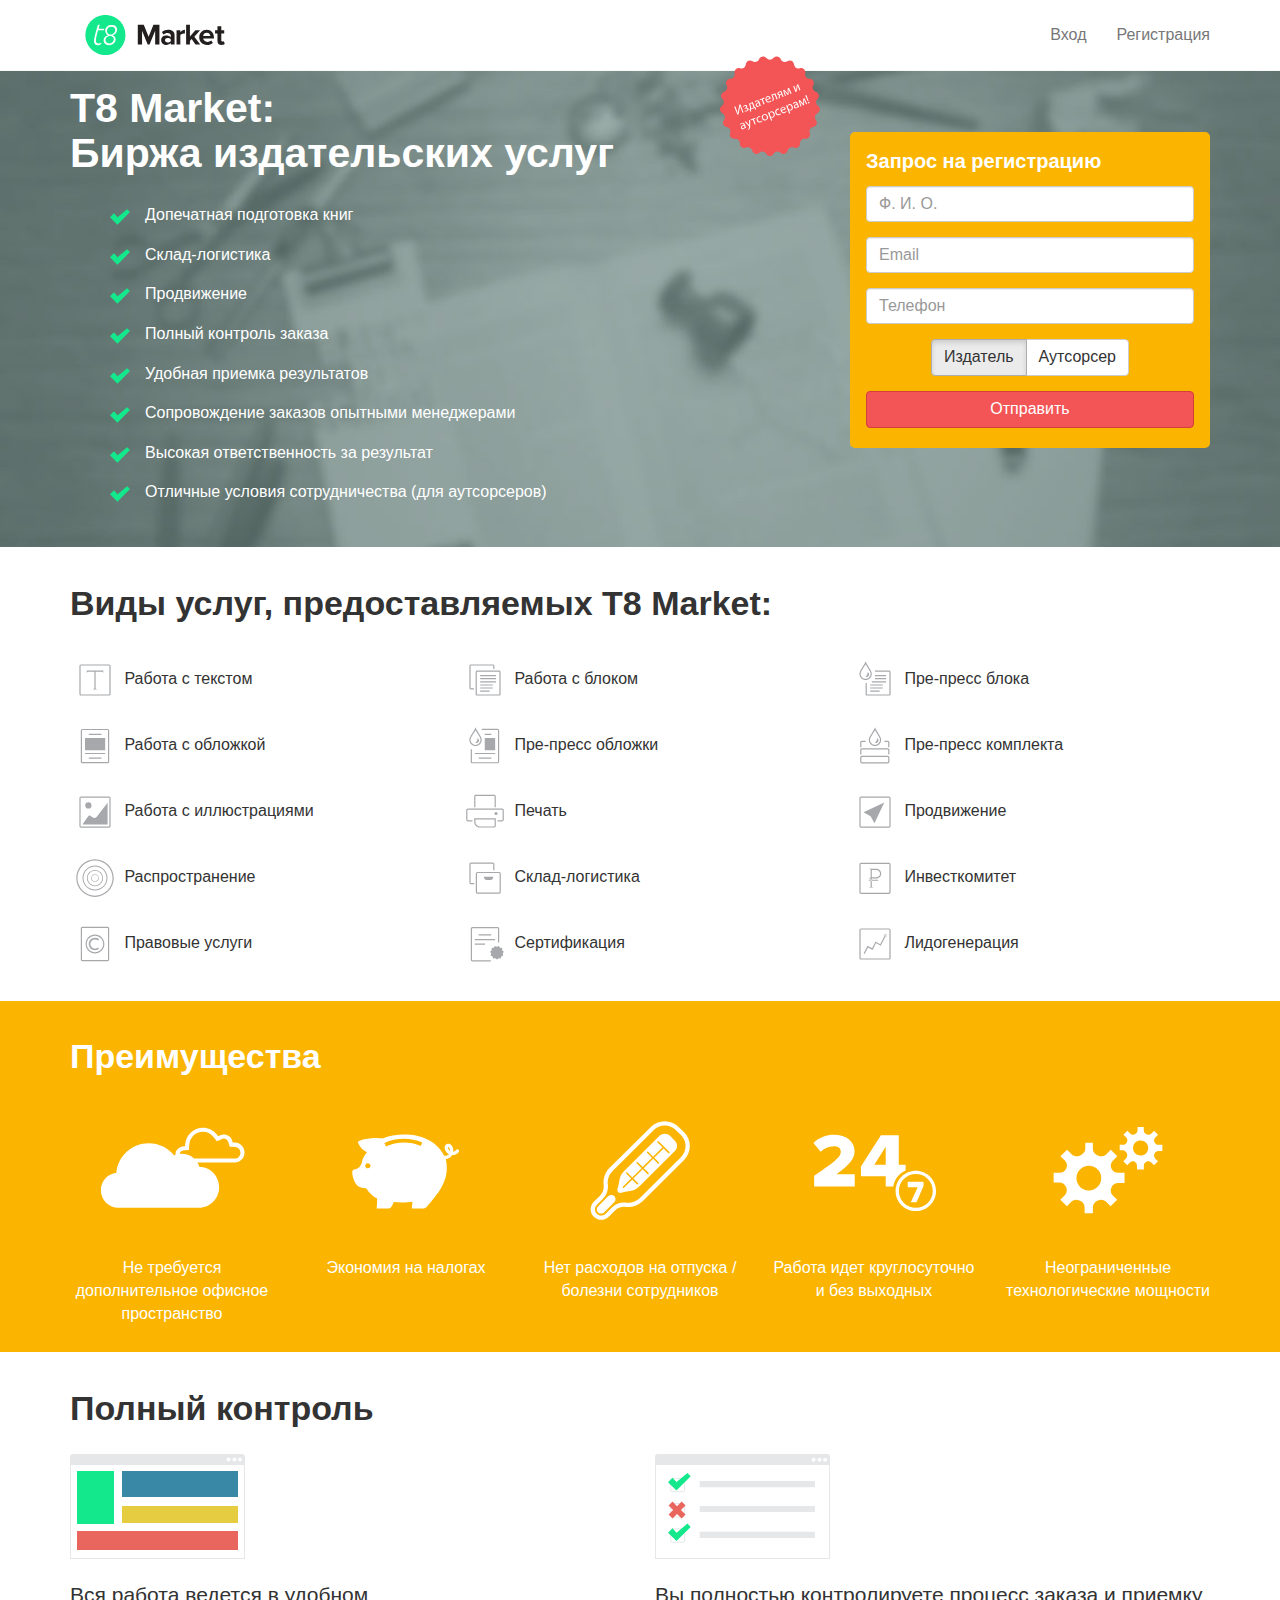
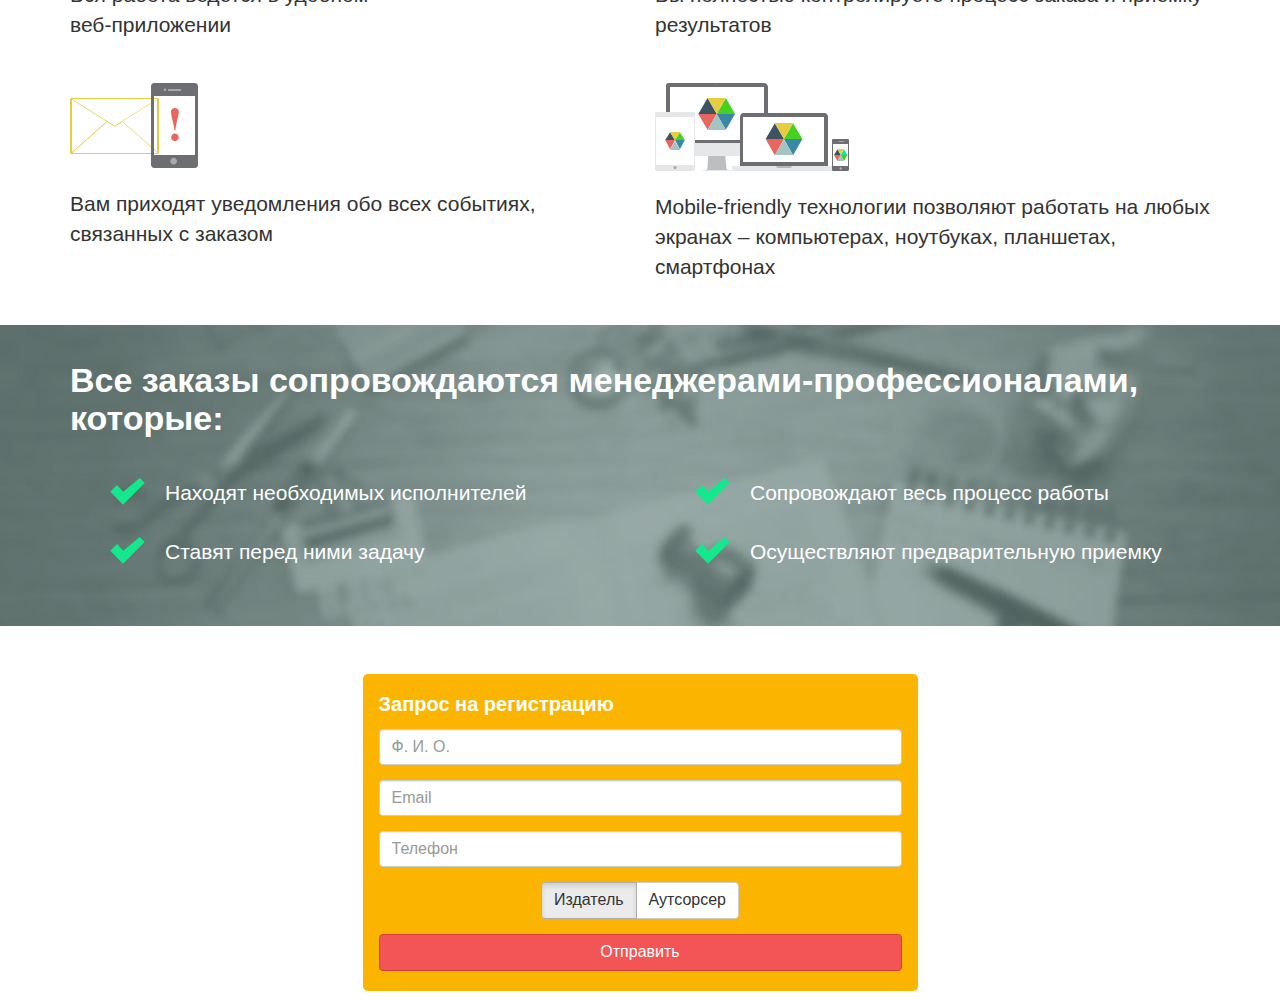
==== converted-html/index.html @ 5bd029f4 "foorer, this closes #3" ====
<!doctype html>
<html lang="ru">
    <head>
        <!-- Title block allowing child pages to override -->
        <title>Empty</title>
        <meta name="viewport" content="width=device-width, initial-scale=1.0">
        <link rel="shortcut icon" type="image/ico" href="favicon.ico" />
        <!-- Styles -->
 <!--<script src="//ajax.googleapis.com/ajax/libs/jquery/1.10.2/jquery.min.js"></script>-->
    <link href="assets/css/style.min.css" rel="stylesheet" type="text/css" media="all"/>
        <!-- Style block allowing child pages to inject their own styles -->
        
    </head>
    <body>
        <div class="navbar navbar-default navbar-static-top">
      <div class="container">
        <div class="navbar-header">
          <button type="button" class="navbar-toggle" data-toggle="collapse" data-target=".navbar-collapse">
            <span class="icon-bar"></span>
            <span class="icon-bar"></span>
            <span class="icon-bar"></span>
          </button>
          <a class="navbar-brand text-hide t8-logo" href="#">T8 Market</a>
        </div>
        <div class="navbar-collapse collapse">
          <ul class="nav navbar-nav navbar-right">
            <li><a href="#login">Вход</a></li>
            <li><a href="#register">Регистрация</a></li>
          </ul>
        </div><!--/.nav-collapse -->
      </div>
</div>

            <!-- Content block, child page inject content -->
            
<section class="s-intro">
    <!--section intro-->
    <div class="container">
        <div class="row">
            <div class="col-md-8">
                <h1 class="sticker">T8 Market: <br/>Биржа издательских услуг
                </h1>
                <ul class="t8-feature-list t8-feature-list--small">
                    <li>Допечатная подготовка книг</li>
                    <li>Склад-логистика</li>
                    <li>Продвижение</li>
                    <li>Полный контроль заказа</li>
                    <li>Удобная приемка результатов</li>
                    <li>Сопровождение заказов опытными менеджерами</li>
                    <li>Высокая ответственность за результат</li>
                    <li>Отличные условия сотрудничества (для аутсорсеров)</li>
                </ul>
            </div>
            <div class="col-md-4">
                <br/>
                <br/>
                <form class="t8s-lead-form" data-label="contact" action="">
    <input type="hidden" name="projectId" value="t8.market"/>
    <input type="hidden" name="campaignParams" value=""/>
    <input type="hidden" name="campaignReferrer" value=""/>
    <input type="hidden" name="formType" value="serviceRequest"/>

    <h4 class="t8s-lead-form__title">Запрос на регистрацию</h4>
    <div class="form-group" data-toggle="buttons">
        <input name="fullName" type="text" class="form-control" placeholder="Ф. И. О." required/>
    </div>
    <div class="form-group">
        <input name="email" type="email" class="form-control" placeholder="Email" required/>
    </div>
    <div class="form-group">
        <input name="phone" type="tel" class="form-control" placeholder="Телефон" required/>
    </div>
    <div class="form-group text-center">
        <div class="btn-group" data-toggle="buttons">
            <label class="btn btn-default active">
                <input type="radio" checked name="accountType" value="Publisher"/>
                Издатель
            </label>
            <label class="btn btn-default">
                <input type="radio" name="accountType" value="Outsourcer"/>
                Аутсорсер
            </label>
        </div>

    </div>
    <div class="form-group">
        <button data-loading-text="Отправляем..." class="t8s-lead-form__button" type="submit">Отправить</button>
    </div>
</form>
            </div>
        </div>
    </div>
</section>
<section class="s-features">
    <!--section features-->
    <h2>Виды услуг, предоставляемых Т8 Market:</h2>
    <div class="s-features__row">
        <div class="s-features__item">
            <img src="assets/img/icon-t8market_text-work.svg" class="s-features__item__icon" alt=""/>
            <span class="s-features__item__label">Работа с текстом</span>
        </div>
        <div class="s-features__item">
            <img src="assets/img/icon-t8market_block-work.svg" class="s-features__item__icon" alt=""/>
            <span class="s-features__item__label">Работа с блоком</span>
        </div>
        <div class="s-features__item">
            <img src="assets/img/icon-t8market_block-prepress.svg" class="s-features__item__icon" alt=""/>
            <span class="s-features__item__label">Пре-пресс блока</span>
        </div>
        <div class="s-features__item">
            <img src="assets/img/icon-t8market_cover-work.svg" class="s-features__item__icon" alt=""/>
            <span class="s-features__item__label">Работа с обложкой</span>
        </div>

        <div class="s-features__item">
            <img src="assets/img/icon-t8market_cover-prepress.svg" class="s-features__item__icon" alt=""/>
            <span class="s-features__item__label">Пре-пресс обложки</span>
        </div>
        <div class="s-features__item">
            <img src="assets/img/icon-t8market_prepress.svg" class="s-features__item__icon" alt=""/>
            <span class="s-features__item__label">Пре-пресс комплекта</span>
        </div>
        <div class="s-features__item">
            <img src="assets/img/icon-t8market_graphic-work.svg" class="s-features__item__icon" alt=""/>
            <span class="s-features__item__label">Работа с иллюстрациями</span>
        </div>
        <div class="s-features__item">
            <img src="assets/img/icon-t8market_print.svg" class="s-features__item__icon" alt=""/>
            <span class="s-features__item__label">Печать</span>
        </div>
        <div class="s-features__item">
            <img src="assets/img/icon-t8market_promotion.svg" class="s-features__item__icon" alt=""/>
            <span class="s-features__item__label">Продвижение</span>
        </div>

        <div class="s-features__item">
            <img src="assets/img/icon-t8market_delivery.svg" class="s-features__item__icon" alt=""/>
            <span class="s-features__item__label">Распространение</span>
        </div>
        <div class="s-features__item">
            <img src="assets/img/icon-t8market_logistics.svg" class="s-features__item__icon" alt=""/>
            <span class="s-features__item__label">Склад-логистика</span>
        </div>
        <div class="s-features__item">
            <img src="assets/img/icon-t8market_investment.svg" class="s-features__item__icon" alt=""/>
            <span class="s-features__item__label">Инвесткомитет</span>
        </div>

        <div class="s-features__item">
            <img src="assets/img/icon-t8market_legal-services.svg" class="s-features__item__icon" alt=""/>
            <span class="s-features__item__label">Правовые услуги</span>
        </div>
        <div class="s-features__item">
            <img src="assets/img/icon-t8market_sertification.svg" class="s-features__item__icon" alt=""/>
            <span class="s-features__item__label">Сертификация</span>
        </div>
        <div class="s-features__item">
            <img src="assets/img/icon-t8market_lead-generation.svg" class="s-features__item__icon" alt=""/>
            <span class="s-features__item__label">Лидогенерация</span>
        </div>
    </div>
</section>
<section class="s-advantages">
    <!--section advantages -->
    <div class="container">
        <h2>Преимущества</h2>
        <div class="s-advantages__row">
            <div class="s-advantages__item">
                <img src="assets/img/graphics-t8market_no-office.svg" class="s-advantages__item__icon" alt=""/>
                <p>Не требуется дополнительное офисное пространство</p>
            </div>
            <div class="s-advantages__item">
                <img src="assets/img/graphics-t8market_savings.svg" class="s-advantages__item__icon" alt=""/>
                <p>Экономия на налогах</p>
            </div>
            <div class="s-advantages__item">
                <img src="assets/img/graphics-t8market_ill-proof.svg" class="s-advantages__item__icon" alt=""/>
                <p>Нет расходов на отпуска / болезни сотрудников</p>
            </div>
            <div class="s-advantages__item">
                <img src="assets/img/graphics-t8market_24-7.svg" class="s-advantages__item__icon" alt=""/>
                <p>Работа идет круглосуточно и без выходных</p>
            </div>
            <div class="s-advantages__item">
                <img src="assets/img/graphics-t8market_unlimited-power.svg" class="s-advantages__item__icon" alt=""/>
                <p>Неограниченные технологические мощности</p>
            </div>
        </div>

    </div>
</section>
<section class="s-control">
    <!--section control-->
    <h2>Полный контроль</h2>
    
    <div class="row">
        <div class="s-control__feature">
            <img src="assets/img/graphic-t8-webapp.svg" class="s-control__feature__icon" width="175" height="105" alt=""/>
            <p class="s-control__feature__text">
                Вся работа ведется в удобном <br/>веб-приложении
            </p>
        </div>
        <div class="s-control__feature">
            <img src="assets/img/graphic-t8-control.svg" class="s-control__feature__icon" width="175" height="105" alt=""/>
            <p class="s-control__feature__text">
                Вы полностью контролируете процесс заказа и приемку результатов
            </p>
        </div>
    </div>
    <div class="row">
        <div class="s-control__feature">
            <img src="assets/img/graphic-t8-notifications.svg" class="s-control__feature__icon" width="128" height="85" alt=""/>
            <p class="s-control__feature__text">
                Вам приходят уведомления обо всех событиях, связанных с заказом
            </p>
        </div>
        <div class="s-control__feature">
            <img src="assets/img/graphic-t8-adaptive-design.svg" class="s-control__feature__icon" width="194" height="88" alt=""/>
            <p class="s-control__feature__text">
                Mobile-friendly технологии позволяют работать на любых экранах – компьютерах, ноутбуках, планшетах, смартфонах            </p>
        </div>
    </div>
    
</section>
<section class="s-managers">
    <!--section managers-->
    <div class="container">
        <h2>Все заказы сопровождаются менеджерами-профессионалами, которые:</h2>
        <div class="row">
            <div class="col-md-6">
                <ul class="t8-feature-list">
                    <li>Находят необходимых исполнителей</li>
                    <li>Ставят перед ними задачу</li>
                </ul>
            </div>
            <div class="col-md-6">
                <ul class="t8-feature-list">
                    <li>Сопровождают весь процесс работы</li>
                    <li>Осуществляют предварительную приемку</li>
                </ul>
            </div>
        </div>


    </div>
</section>
<section class="s-contact">
    <!--section contact-->
    <div class="row">
        <div class="col-md-6 col-md-offset-3">
              <form class="t8s-lead-form" data-label="contact" action="">
    <input type="hidden" name="projectId" value="t8.market"/>
    <input type="hidden" name="campaignParams" value=""/>
    <input type="hidden" name="campaignReferrer" value=""/>
    <input type="hidden" name="formType" value="serviceRequest"/>

    <h4 class="t8s-lead-form__title">Запрос на регистрацию</h4>
    <div class="form-group" data-toggle="buttons">
        <input name="fullName" type="text" class="form-control" placeholder="Ф. И. О." required/>
    </div>
    <div class="form-group">
        <input name="email" type="email" class="form-control" placeholder="Email" required/>
    </div>
    <div class="form-group">
        <input name="phone" type="tel" class="form-control" placeholder="Телефон" required/>
    </div>
    <div class="form-group text-center">
        <div class="btn-group" data-toggle="buttons">
            <label class="btn btn-default active">
                <input type="radio" checked name="accountType" value="Publisher"/>
                Издатель
            </label>
            <label class="btn btn-default">
                <input type="radio" name="accountType" value="Outsourcer"/>
                Аутсорсер
            </label>
        </div>

    </div>
    <div class="form-group">
        <button data-loading-text="Отправляем..." class="t8s-lead-form__button" type="submit">Отправить</button>
    </div>
</form>
        </div>
    </div>
</section>

        <!-- Script block allowing child pages to inject their own scripts -->
        

        <script src="assets/js/jquery.min.js"></script>
        <script src="assets/js/bootstrap.min.js"></script>
    </body>
</html>
---- converted-html/assets/css/style.min.css ----
@charset "UTF-8";/*! normalize.css v3.0.0 | MIT License | git.io/normalize */html{-ms-text-size-adjust:100%;-webkit-text-size-adjust:100%}body{margin:0}article,aside,details,figcaption,figure,footer,header,hgroup,main,nav,section,summary{display:block}audio,canvas,progress,video{display:inline-block;vertical-align:baseline}audio:not([controls]){display:none;height:0}[hidden],template{display:none}a{background:0 0}a:active,a:hover{outline:0}b,strong{font-weight:700}dfn{font-style:italic}h1{margin:.67em 0}mark{background:#ff0;color:#000}sub,sup{font-size:75%;line-height:0;position:relative;vertical-align:baseline}sup{top:-.5em}sub{bottom:-.25em}img{border:0}svg:not(:root){overflow:hidden}hr{-moz-box-sizing:content-box;-webkit-box-sizing:content-box;box-sizing:content-box;height:0}pre{overflow:auto}code,kbd,pre,samp{font-size:1em}button,input,optgroup,select,textarea{color:inherit;font:inherit;margin:0}button{overflow:visible}button,select{text-transform:none}button,html input[type=button],input[type=reset],input[type=submit]{-webkit-appearance:button;cursor:pointer}button[disabled],html input[disabled]{cursor:default}button::-moz-focus-inner,input::-moz-focus-inner{border:0;padding:0}input[type=checkbox],input[type=radio]{-webkit-box-sizing:border-box;-moz-box-sizing:border-box;box-sizing:border-box;padding:0}input[type=number]::-webkit-inner-spin-button,input[type=number]::-webkit-outer-spin-button{height:auto}input[type=search]{-webkit-appearance:textfield}input[type=search]::-webkit-search-cancel-button,input[type=search]::-webkit-search-decoration{-webkit-appearance:none}textarea{overflow:auto}optgroup{font-weight:700}table{border-collapse:collapse;border-spacing:0}td,th{padding:0}@media print{*{text-shadow:none!important;color:#000!important;background:transparent!important;-webkit-box-shadow:none!important;box-shadow:none!important}a,a:visited{text-decoration:underline}a[href]:after{content:" (" attr(href) ")"}abbr[title]:after{content:" (" attr(title) ")"}a[href^="javascript:"]:after,a[href^="#"]:after{content:""}blockquote,pre{border:1px solid #999;page-break-inside:avoid}thead{display:table-header-group}img,tr{page-break-inside:avoid}img{max-width:100%!important}h2,h3,p{orphans:3;widows:3}h2,h3{page-break-after:avoid}select{background:#fff!important}.navbar{display:none}.table td,.table th{background-color:#fff!important}.btn>.caret,.dropup>.btn>.caret,.dropup>.t8s-lead-form__button>.caret,.dropup>.t8s-navbar-toggle>.caret,.t8s-lead-form__button>.caret,.t8s-navbar-toggle>.caret{border-top-color:#000!important}.label{border:1px solid #000}.table{border-collapse:collapse!important}.table-bordered td,.table-bordered th{border:1px solid #ddd!important}}*,:after,:before{-webkit-box-sizing:border-box;-moz-box-sizing:border-box;box-sizing:border-box}html{font-size:62.5%;-webkit-tap-highlight-color:transparent}body{font-size:16px;line-height:1.42857;color:#333;background-color:#fff}button,input,select,textarea{font-family:inherit;font-size:inherit;line-height:inherit}a{color:#428bca;text-decoration:none}a:focus,a:hover{color:#2a6496;text-decoration:underline}a:focus{outline:thin dotted;outline:5px auto -webkit-focus-ring-color;outline-offset:-2px}figure{margin:0}img{vertical-align:middle}.img-responsive{display:block;max-width:100%;height:auto}.img-rounded{border-radius:6px}.img-thumbnail{padding:4px;line-height:1.42857;background-color:#fff;border:1px solid #ddd;border-radius:4px;-webkit-transition:all .2s ease-in-out;transition:all .2s ease-in-out;display:inline-block;max-width:100%;height:auto}.img-circle{border-radius:50%}hr{margin-top:22px;margin-bottom:22px;border:0;border-top:1px solid #eee}.sr-only{position:absolute;width:1px;height:1px;margin:-1px;padding:0;overflow:hidden;clip:rect(0,0,0,0);border:0}.h1 .small,.h1 .t8s-book__author,.h1 footer,.h1 small,.h2 .small,.h2 .t8s-book__author,.h2 footer,.h2 small,.h3 .small,.h3 .t8s-book__author,.h3 footer,.h3 small,.h4 .small,.h4 .t8s-book__author,.h4 footer,.h4 small,.h5 .small,.h5 .t8s-book__author,.h5 footer,.h5 small,.h6 .small,.h6 .t8s-book__author,.h6 footer,.h6 small,h1 .small,h1 .t8s-book__author,h1 footer,h1 small,h2 .small,h2 .t8s-book__author,h2 footer,h2 small,h3 .small,h3 .t8s-book__author,h3 footer,h3 small,h4 .small,h4 .t8s-book__author,h4 footer,h4 small,h5 .small,h5 .t8s-book__author,h5 footer,h5 small,h6 .small,h6 .t8s-book__author,h6 footer,h6 small{font-weight:400;line-height:1;color:#999}.h1,.h2,.h3,h1,h2,h3{margin-top:22px;margin-bottom:11px}.h1 .small,.h1 .t8s-book__author,.h1 footer,.h1 small,.h2 .small,.h2 .t8s-book__author,.h2 footer,.h2 small,.h3 .small,.h3 .t8s-book__author,.h3 footer,.h3 small,h1 .small,h1 .t8s-book__author,h1 footer,h1 small,h2 .small,h2 .t8s-book__author,h2 footer,h2 small,h3 .small,h3 .t8s-book__author,h3 footer,h3 small{font-size:65%}.h4,.h5,.h6,h4,h5,h6{margin-top:11px;margin-bottom:11px}.h4 .small,.h4 .t8s-book__author,.h4 footer,.h4 small,.h5 .small,.h5 .t8s-book__author,.h5 footer,.h5 small,.h6 .small,.h6 .t8s-book__author,.h6 footer,.h6 small,h4 .small,h4 .t8s-book__author,h4 footer,h4 small,h5 .small,h5 .t8s-book__author,h5 footer,h5 small,h6 .small,h6 .t8s-book__author,h6 footer,h6 small{font-size:75%}.h1,h1{font-size:41px}.h2,h2{font-size:34px}.h3,h3{font-size:28px}.h4,h4{font-size:20px}.h5,h5{font-size:16px}.h6,h6{font-size:14px}p{margin:0 0 11px}.lead{margin-bottom:22px;font-size:18px;font-weight:200;line-height:1.4}@media (min-width:768px){.lead{font-size:24px}}.small,.t8s-book__author,footer,small{font-size:85%}cite{font-style:normal}.text-left{text-align:left}.text-right{text-align:right}.t8s-author,.text-center{text-align:center}.text-justify{text-align:justify}.text-muted{color:#999}.text-primary{color:#428bca}a.text-primary:hover{color:#3071a9}.text-success{color:#3c763d}a.text-success:hover{color:#2b542c}.text-info{color:#31708f}a.text-info:hover{color:#245269}.text-warning{color:#8a6d3b}a.text-warning:hover{color:#66512c}.text-danger{color:#a94442}a.text-danger:hover{color:#843534}.bg-primary{color:#fff;background-color:#428bca}a.bg-primary:hover{background-color:#3071a9}.bg-success{background-color:#dff0d8}a.bg-success:hover{background-color:#c1e2b3}.bg-info{background-color:#d9edf7}a.bg-info:hover{background-color:#afd9ee}.bg-warning{background-color:#fcf8e3}a.bg-warning:hover{background-color:#f7ecb5}.bg-danger{background-color:#f2dede}a.bg-danger:hover{background-color:#e4b9b9}.page-header{padding-bottom:10px;margin:44px 0 22px;border-bottom:1px solid #eee}ol,ul{margin-top:0;margin-bottom:11px}ol ol,ol ul,ul ol,ul ul{margin-bottom:0}.list-inline,.list-unstyled{padding-left:0;list-style:none}.list-inline>li{display:inline-block;padding-left:5px;padding-right:5px}.list-inline>li:first-child{padding-left:0}dl{margin-top:0;margin-bottom:22px}dd,dt{line-height:1.42857}dt{font-weight:700}dd{margin-left:0}@media (min-width:768px){.dl-horizontal dt{float:left;width:160px;clear:left;text-align:right;overflow:hidden;text-overflow:ellipsis;white-space:nowrap}.dl-horizontal dd{margin-left:180px}.dl-horizontal dd:after,.dl-horizontal dd:before{content:" ";display:table}.dl-horizontal dd:after{clear:both}}abbr[data-original-title],abbr[title]{cursor:help;border-bottom:1px dotted #999}.initialism{font-size:90%;text-transform:uppercase}blockquote{padding:11px 22px;margin:0 0 22px;font-size:20px;border-left:5px solid #eee}blockquote ol:last-child,blockquote p:last-child,blockquote ul:last-child{margin-bottom:0}blockquote .small,blockquote .t8s-book__author,blockquote footer,blockquote small{display:block;font-size:80%;line-height:1.42857;color:#999}blockquote .small:before,blockquote .t8s-book__author:before,blockquote footer:before,blockquote small:before{content:'\2014 \00A0'}.blockquote-reverse,blockquote.pull-right{padding-right:15px;padding-left:0;border-right:5px solid #eee;border-left:0;text-align:right}.blockquote-reverse .small:before,.blockquote-reverse .t8s-book__author:before,.blockquote-reverse footer:before,.blockquote-reverse small:before,blockquote.pull-right .small:before,blockquote.pull-right .t8s-book__author:before,blockquote.pull-right footer:before,blockquote.pull-right small:before{content:''}.blockquote-reverse .small:after,.blockquote-reverse .t8s-book__author:after,.blockquote-reverse footer:after,.blockquote-reverse small:after,blockquote.pull-right .small:after,blockquote.pull-right .t8s-book__author:after,blockquote.pull-right footer:after,blockquote.pull-right small:after{content:'\00A0 \2014'}blockquote:after,blockquote:before{content:""}address{margin-bottom:22px;font-style:normal;line-height:1.42857}code,kbd,pre,samp{font-family:Menlo,Monaco,Consolas,"Courier New",monospace}code{padding:2px 4px;font-size:90%;color:#c7254e;background-color:#f9f2f4;white-space:nowrap;border-radius:4px}kbd{padding:2px 4px;font-size:90%;color:#fff;background-color:#333;border-radius:3px;-webkit-box-shadow:inset 0 -1px 0 rgba(0,0,0,.25);box-shadow:inset 0 -1px 0 rgba(0,0,0,.25)}pre{display:block;padding:10.5px;margin:0 0 11px;font-size:15px;line-height:1.42857;word-break:break-all;word-wrap:break-word;color:#333;background-color:#f5f5f5;border:1px solid #ccc;border-radius:4px}pre code{padding:0;font-size:inherit;color:inherit;white-space:pre-wrap;background-color:transparent;border-radius:0}.pre-scrollable{max-height:340px;overflow-y:scroll}.container,.s-contact,.s-control,.s-features{margin-right:auto;margin-left:auto;padding-left:15px;padding-right:15px}.container:after,.container:before,.s-contact:after,.s-contact:before,.s-control:after,.s-control:before,.s-features:after,.s-features:before{content:" ";display:table}.container:after,.s-contact:after,.s-control:after,.s-features:after{clear:both}@media (min-width:768px){.container,.s-contact,.s-control,.s-features{width:750px}}@media (min-width:992px){.container,.s-contact,.s-control,.s-features{width:970px}}@media (min-width:1200px){.container,.s-contact,.s-control,.s-features{width:1170px}}.container-fluid{margin-right:auto;margin-left:auto;padding-left:15px;padding-right:15px}.container-fluid:after,.container-fluid:before{content:" ";display:table}.container-fluid:after{clear:both}.row,.s-advantages__row,.s-features__row{margin-left:-15px;margin-right:-15px}.row:after,.row:before,.s-advantages__row:after,.s-advantages__row:before,.s-features__row:after,.s-features__row:before{content:" ";display:table}.row:after,.s-advantages__row:after,.s-features__row:after{clear:both}.col-lg-1,.col-lg-10,.col-lg-11,.col-lg-12,.col-lg-2,.col-lg-3,.col-lg-4,.col-lg-5,.col-lg-6,.col-lg-7,.col-lg-8,.col-lg-9,.col-md-1,.col-md-10,.col-md-11,.col-md-12,.col-md-2,.col-md-3,.col-md-4,.col-md-5,.col-md-6,.col-md-7,.col-md-8,.col-md-9,.col-sm-1,.col-sm-10,.col-sm-11,.col-sm-12,.col-sm-2,.col-sm-3,.col-sm-4,.col-sm-5,.col-sm-6,.col-sm-7,.col-sm-8,.col-sm-9,.col-xs-1,.col-xs-10,.col-xs-11,.col-xs-12,.col-xs-2,.col-xs-3,.col-xs-4,.col-xs-5,.col-xs-6,.col-xs-7,.col-xs-8,.col-xs-9,.s-control__feature,.s-features__item{position:relative;min-height:1px;padding-left:15px;padding-right:15px}.col-xs-1,.col-xs-10,.col-xs-11,.col-xs-12,.col-xs-2,.col-xs-3,.col-xs-4,.col-xs-5,.col-xs-6,.col-xs-7,.col-xs-8,.col-xs-9{float:left}.col-xs-1{width:8.33333%}.col-xs-2{width:16.66667%}.col-xs-3{width:25%}.col-xs-4{width:33.33333%}.col-xs-5{width:41.66667%}.col-xs-6{width:50%}.col-xs-7{width:58.33333%}.col-xs-8{width:66.66667%}.col-xs-9{width:75%}.col-xs-10{width:83.33333%}.col-xs-11{width:91.66667%}.col-xs-12{width:100%}.col-xs-pull-0{right:0}.col-xs-pull-1{right:8.33333%}.col-xs-pull-2{right:16.66667%}.col-xs-pull-3{right:25%}.col-xs-pull-4{right:33.33333%}.col-xs-pull-5{right:41.66667%}.col-xs-pull-6{right:50%}.col-xs-pull-7{right:58.33333%}.col-xs-pull-8{right:66.66667%}.col-xs-pull-9{right:75%}.col-xs-pull-10{right:83.33333%}.col-xs-pull-11{right:91.66667%}.col-xs-pull-12{right:100%}.col-xs-push-0{left:0}.col-xs-push-1{left:8.33333%}.col-xs-push-2{left:16.66667%}.col-xs-push-3{left:25%}.col-xs-push-4{left:33.33333%}.col-xs-push-5{left:41.66667%}.col-xs-push-6{left:50%}.col-xs-push-7{left:58.33333%}.col-xs-push-8{left:66.66667%}.col-xs-push-9{left:75%}.col-xs-push-10{left:83.33333%}.col-xs-push-11{left:91.66667%}.col-xs-push-12{left:100%}.col-xs-offset-0{margin-left:0}.col-xs-offset-1{margin-left:8.33333%}.col-xs-offset-2{margin-left:16.66667%}.col-xs-offset-3{margin-left:25%}.col-xs-offset-4{margin-left:33.33333%}.col-xs-offset-5{margin-left:41.66667%}.col-xs-offset-6{margin-left:50%}.col-xs-offset-7{margin-left:58.33333%}.col-xs-offset-8{margin-left:66.66667%}.col-xs-offset-9{margin-left:75%}.col-xs-offset-10{margin-left:83.33333%}.col-xs-offset-11{margin-left:91.66667%}.col-xs-offset-12{margin-left:100%}@media (min-width:768px){.col-sm-1,.col-sm-10,.col-sm-11,.col-sm-12,.col-sm-2,.col-sm-3,.col-sm-4,.col-sm-5,.col-sm-6,.col-sm-7,.col-sm-8,.col-sm-9,.s-features__item{float:left}.col-sm-1{width:8.33333%}.col-sm-2{width:16.66667%}.col-sm-3{width:25%}.col-sm-4{width:33.33333%}.col-sm-5{width:41.66667%}.col-sm-6,.s-features__item{width:50%}.col-sm-7{width:58.33333%}.col-sm-8{width:66.66667%}.col-sm-9{width:75%}.col-sm-10{width:83.33333%}.col-sm-11{width:91.66667%}.col-sm-12{width:100%}.col-sm-pull-0{right:0}.col-sm-pull-1{right:8.33333%}.col-sm-pull-2{right:16.66667%}.col-sm-pull-3{right:25%}.col-sm-pull-4{right:33.33333%}.col-sm-pull-5{right:41.66667%}.col-sm-pull-6{right:50%}.col-sm-pull-7{right:58.33333%}.col-sm-pull-8{right:66.66667%}.col-sm-pull-9{right:75%}.col-sm-pull-10{right:83.33333%}.col-sm-pull-11{right:91.66667%}.col-sm-pull-12{right:100%}.col-sm-push-0{left:0}.col-sm-push-1{left:8.33333%}.col-sm-push-2{left:16.66667%}.col-sm-push-3{left:25%}.col-sm-push-4{left:33.33333%}.col-sm-push-5{left:41.66667%}.col-sm-push-6{left:50%}.col-sm-push-7{left:58.33333%}.col-sm-push-8{left:66.66667%}.col-sm-push-9{left:75%}.col-sm-push-10{left:83.33333%}.col-sm-push-11{left:91.66667%}.col-sm-push-12{left:100%}.col-sm-offset-0{margin-left:0}.col-sm-offset-1{margin-left:8.33333%}.col-sm-offset-2{margin-left:16.66667%}.col-sm-offset-3{margin-left:25%}.col-sm-offset-4{margin-left:33.33333%}.col-sm-offset-5{margin-left:41.66667%}.col-sm-offset-6{margin-left:50%}.col-sm-offset-7{margin-left:58.33333%}.col-sm-offset-8{margin-left:66.66667%}.col-sm-offset-9{margin-left:75%}.col-sm-offset-10{margin-left:83.33333%}.col-sm-offset-11{margin-left:91.66667%}.col-sm-offset-12{margin-left:100%}}@media (min-width:992px){.col-md-1,.col-md-10,.col-md-11,.col-md-12,.col-md-2,.col-md-3,.col-md-4,.col-md-5,.col-md-6,.col-md-7,.col-md-8,.col-md-9,.s-control__feature,.s-features__item{float:left}.col-md-1{width:8.33333%}.col-md-2{width:16.66667%}.col-md-3{width:25%}.col-md-4,.s-features__item{width:33.33333%}.col-md-5{width:41.66667%}.col-md-6,.s-control__feature{width:50%}.col-md-7{width:58.33333%}.col-md-8{width:66.66667%}.col-md-9{width:75%}.col-md-10{width:83.33333%}.col-md-11{width:91.66667%}.col-md-12{width:100%}.col-md-pull-0{right:0}.col-md-pull-1{right:8.33333%}.col-md-pull-2{right:16.66667%}.col-md-pull-3{right:25%}.col-md-pull-4{right:33.33333%}.col-md-pull-5{right:41.66667%}.col-md-pull-6{right:50%}.col-md-pull-7{right:58.33333%}.col-md-pull-8{right:66.66667%}.col-md-pull-9{right:75%}.col-md-pull-10{right:83.33333%}.col-md-pull-11{right:91.66667%}.col-md-pull-12{right:100%}.col-md-push-0{left:0}.col-md-push-1{left:8.33333%}.col-md-push-2{left:16.66667%}.col-md-push-3{left:25%}.col-md-push-4{left:33.33333%}.col-md-push-5{left:41.66667%}.col-md-push-6{left:50%}.col-md-push-7{left:58.33333%}.col-md-push-8{left:66.66667%}.col-md-push-9{left:75%}.col-md-push-10{left:83.33333%}.col-md-push-11{left:91.66667%}.col-md-push-12{left:100%}.col-md-offset-0{margin-left:0}.col-md-offset-1{margin-left:8.33333%}.col-md-offset-2{margin-left:16.66667%}.col-md-offset-3{margin-left:25%}.col-md-offset-4{margin-left:33.33333%}.col-md-offset-5{margin-left:41.66667%}.col-md-offset-6{margin-left:50%}.col-md-offset-7{margin-left:58.33333%}.col-md-offset-8{margin-left:66.66667%}.col-md-offset-9{margin-left:75%}.col-md-offset-10{margin-left:83.33333%}.col-md-offset-11{margin-left:91.66667%}.col-md-offset-12{margin-left:100%}}@media (min-width:1200px){.col-lg-1,.col-lg-10,.col-lg-11,.col-lg-12,.col-lg-2,.col-lg-3,.col-lg-4,.col-lg-5,.col-lg-6,.col-lg-7,.col-lg-8,.col-lg-9{float:left}.col-lg-1{width:8.33333%}.col-lg-2{width:16.66667%}.col-lg-3{width:25%}.col-lg-4{width:33.33333%}.col-lg-5{width:41.66667%}.col-lg-6{width:50%}.col-lg-7{width:58.33333%}.col-lg-8{width:66.66667%}.col-lg-9{width:75%}.col-lg-10{width:83.33333%}.col-lg-11{width:91.66667%}.col-lg-12{width:100%}.col-lg-pull-0{right:0}.col-lg-pull-1{right:8.33333%}.col-lg-pull-2{right:16.66667%}.col-lg-pull-3{right:25%}.col-lg-pull-4{right:33.33333%}.col-lg-pull-5{right:41.66667%}.col-lg-pull-6{right:50%}.col-lg-pull-7{right:58.33333%}.col-lg-pull-8{right:66.66667%}.col-lg-pull-9{right:75%}.col-lg-pull-10{right:83.33333%}.col-lg-pull-11{right:91.66667%}.col-lg-pull-12{right:100%}.col-lg-push-0{left:0}.col-lg-push-1{left:8.33333%}.col-lg-push-2{left:16.66667%}.col-lg-push-3{left:25%}.col-lg-push-4{left:33.33333%}.col-lg-push-5{left:41.66667%}.col-lg-push-6{left:50%}.col-lg-push-7{left:58.33333%}.col-lg-push-8{left:66.66667%}.col-lg-push-9{left:75%}.col-lg-push-10{left:83.33333%}.col-lg-push-11{left:91.66667%}.col-lg-push-12{left:100%}.col-lg-offset-0{margin-left:0}.col-lg-offset-1{margin-left:8.33333%}.col-lg-offset-2{margin-left:16.66667%}.col-lg-offset-3{margin-left:25%}.col-lg-offset-4{margin-left:33.33333%}.col-lg-offset-5{margin-left:41.66667%}.col-lg-offset-6{margin-left:50%}.col-lg-offset-7{margin-left:58.33333%}.col-lg-offset-8{margin-left:66.66667%}.col-lg-offset-9{margin-left:75%}.col-lg-offset-10{margin-left:83.33333%}.col-lg-offset-11{margin-left:91.66667%}.col-lg-offset-12{margin-left:100%}}table{max-width:100%;background-color:transparent}th{text-align:left}.table{width:100%;margin-bottom:22px}.table>tbody>tr>td,.table>tbody>tr>th,.table>tfoot>tr>td,.table>tfoot>tr>th,.table>thead>tr>td,.table>thead>tr>th{padding:8px;line-height:1.42857;vertical-align:top;border-top:1px solid #ddd}.table>thead>tr>th{vertical-align:bottom;border-bottom:2px solid #ddd}.table>caption+thead>tr:first-child>td,.table>caption+thead>tr:first-child>th,.table>colgroup+thead>tr:first-child>td,.table>colgroup+thead>tr:first-child>th,.table>thead:first-child>tr:first-child>td,.table>thead:first-child>tr:first-child>th{border-top:0}.table>tbody+tbody{border-top:2px solid #ddd}.table .table{background-color:#fff}.table-condensed>tbody>tr>td,.table-condensed>tbody>tr>th,.table-condensed>tfoot>tr>td,.table-condensed>tfoot>tr>th,.table-condensed>thead>tr>td,.table-condensed>thead>tr>th{padding:5px}.table-bordered,.table-bordered>tbody>tr>td,.table-bordered>tbody>tr>th,.table-bordered>tfoot>tr>td,.table-bordered>tfoot>tr>th,.table-bordered>thead>tr>td,.table-bordered>thead>tr>th{border:1px solid #ddd}.table-bordered>thead>tr>td,.table-bordered>thead>tr>th{border-bottom-width:2px}.table-striped>tbody>tr:nth-child(odd)>td,.table-striped>tbody>tr:nth-child(odd)>th{background-color:#f9f9f9}.table-hover>tbody>tr:hover>td,.table-hover>tbody>tr:hover>th{background-color:#f5f5f5}table col[class*=col-]{position:static;float:none;display:table-column}table td[class*=col-],table th[class*=col-]{position:static;float:none;display:table-cell}.table>tbody>tr.active>td,.table>tbody>tr.active>th,.table>tbody>tr>td.active,.table>tbody>tr>th.active,.table>tfoot>tr.active>td,.table>tfoot>tr.active>th,.table>tfoot>tr>td.active,.table>tfoot>tr>th.active,.table>thead>tr.active>td,.table>thead>tr.active>th,.table>thead>tr>td.active,.table>thead>tr>th.active{background-color:#f5f5f5}.table-hover>tbody>tr.active:hover>td,.table-hover>tbody>tr.active:hover>th,.table-hover>tbody>tr>td.active:hover,.table-hover>tbody>tr>th.active:hover{background-color:#e8e8e8}.table>tbody>tr.success>td,.table>tbody>tr.success>th,.table>tbody>tr>td.success,.table>tbody>tr>th.success,.table>tfoot>tr.success>td,.table>tfoot>tr.success>th,.table>tfoot>tr>td.success,.table>tfoot>tr>th.success,.table>thead>tr.success>td,.table>thead>tr.success>th,.table>thead>tr>td.success,.table>thead>tr>th.success{background-color:#dff0d8}.table-hover>tbody>tr.success:hover>td,.table-hover>tbody>tr.success:hover>th,.table-hover>tbody>tr>td.success:hover,.table-hover>tbody>tr>th.success:hover{background-color:#d0e9c6}.table>tbody>tr.info>td,.table>tbody>tr.info>th,.table>tbody>tr>td.info,.table>tbody>tr>th.info,.table>tfoot>tr.info>td,.table>tfoot>tr.info>th,.table>tfoot>tr>td.info,.table>tfoot>tr>th.info,.table>thead>tr.info>td,.table>thead>tr.info>th,.table>thead>tr>td.info,.table>thead>tr>th.info{background-color:#d9edf7}.table-hover>tbody>tr.info:hover>td,.table-hover>tbody>tr.info:hover>th,.table-hover>tbody>tr>td.info:hover,.table-hover>tbody>tr>th.info:hover{background-color:#c4e3f3}.table>tbody>tr.warning>td,.table>tbody>tr.warning>th,.table>tbody>tr>td.warning,.table>tbody>tr>th.warning,.table>tfoot>tr.warning>td,.table>tfoot>tr.warning>th,.table>tfoot>tr>td.warning,.table>tfoot>tr>th.warning,.table>thead>tr.warning>td,.table>thead>tr.warning>th,.table>thead>tr>td.warning,.table>thead>tr>th.warning{background-color:#fcf8e3}.table-hover>tbody>tr.warning:hover>td,.table-hover>tbody>tr.warning:hover>th,.table-hover>tbody>tr>td.warning:hover,.table-hover>tbody>tr>th.warning:hover{background-color:#faf2cc}.table>tbody>tr.danger>td,.table>tbody>tr.danger>th,.table>tbody>tr>td.danger,.table>tbody>tr>th.danger,.table>tfoot>tr.danger>td,.table>tfoot>tr.danger>th,.table>tfoot>tr>td.danger,.table>tfoot>tr>th.danger,.table>thead>tr.danger>td,.table>thead>tr.danger>th,.table>thead>tr>td.danger,.table>thead>tr>th.danger{background-color:#f2dede}.table-hover>tbody>tr.danger:hover>td,.table-hover>tbody>tr.danger:hover>th,.table-hover>tbody>tr>td.danger:hover,.table-hover>tbody>tr>th.danger:hover{background-color:#ebcccc}@media (max-width:767px){.table-responsive{width:100%;margin-bottom:16.5px;overflow-y:hidden;overflow-x:scroll;-ms-overflow-style:-ms-autohiding-scrollbar;border:1px solid #ddd;-webkit-overflow-scrolling:touch}.table-responsive>.table{margin-bottom:0}.table-responsive>.table>tbody>tr>td,.table-responsive>.table>tbody>tr>th,.table-responsive>.table>tfoot>tr>td,.table-responsive>.table>tfoot>tr>th,.table-responsive>.table>thead>tr>td,.table-responsive>.table>thead>tr>th{white-space:nowrap}.table-responsive>.table-bordered{border:0}.table-responsive>.table-bordered>tbody>tr>td:first-child,.table-responsive>.table-bordered>tbody>tr>th:first-child,.table-responsive>.table-bordered>tfoot>tr>td:first-child,.table-responsive>.table-bordered>tfoot>tr>th:first-child,.table-responsive>.table-bordered>thead>tr>td:first-child,.table-responsive>.table-bordered>thead>tr>th:first-child{border-left:0}.table-responsive>.table-bordered>tbody>tr>td:last-child,.table-responsive>.table-bordered>tbody>tr>th:last-child,.table-responsive>.table-bordered>tfoot>tr>td:last-child,.table-responsive>.table-bordered>tfoot>tr>th:last-child,.table-responsive>.table-bordered>thead>tr>td:last-child,.table-responsive>.table-bordered>thead>tr>th:last-child{border-right:0}.table-responsive>.table-bordered>tbody>tr:last-child>td,.table-responsive>.table-bordered>tbody>tr:last-child>th,.table-responsive>.table-bordered>tfoot>tr:last-child>td,.table-responsive>.table-bordered>tfoot>tr:last-child>th{border-bottom:0}}fieldset{padding:0;margin:0;border:0;min-width:0}legend{display:block;width:100%;padding:0;margin-bottom:22px;font-size:24px;line-height:inherit;color:#333;border:0;border-bottom:1px solid #e5e5e5}label{display:inline-block;margin-bottom:5px;font-weight:700}input[type=search]{-webkit-box-sizing:border-box;-moz-box-sizing:border-box;box-sizing:border-box}input[type=checkbox],input[type=radio]{margin:4px 0 0;line-height:normal}input[type=file]{display:block}input[type=range]{display:block;width:100%}select[multiple],select[size]{height:auto}input[type=checkbox]:focus,input[type=file]:focus,input[type=radio]:focus{outline:thin dotted;outline:5px auto -webkit-focus-ring-color;outline-offset:-2px}output{display:block;padding-top:7px;font-size:16px;line-height:1.42857;color:#555}.form-control{display:block;width:100%;height:36px;padding:6px 12px;font-size:16px;line-height:1.42857;color:#555;background-color:#fff;background-image:none;border:1px solid #ccc;border-radius:4px;-webkit-box-shadow:inset 0 1px 1px rgba(0,0,0,.075);box-shadow:inset 0 1px 1px rgba(0,0,0,.075);-webkit-transition:border-color ease-in-out .15s,-webkit-box-shadow ease-in-out .15s;transition:border-color ease-in-out .15s,box-shadow ease-in-out .15s}.form-control:focus{border-color:#66afe9;outline:0;-webkit-box-shadow:inset 0 1px 1px rgba(0,0,0,.075),0 0 8px rgba(102,175,233,.6);box-shadow:inset 0 1px 1px rgba(0,0,0,.075),0 0 8px rgba(102,175,233,.6)}.form-control:-moz-placeholder{color:#999}.form-control::-moz-placeholder{color:#999;opacity:1}.form-control:-ms-input-placeholder{color:#999}.form-control::-webkit-input-placeholder{color:#999}.form-control[disabled],.form-control[readonly],fieldset[disabled] .form-control{cursor:not-allowed;background-color:#eee;opacity:1}textarea.form-control{height:auto}input[type=date]{line-height:36px}.form-group{margin-bottom:15px}.checkbox,.radio{display:block;min-height:22px;margin-top:10px;margin-bottom:10px;padding-left:20px}.checkbox label,.radio label{display:inline;font-weight:400;cursor:pointer}.checkbox input[type=checkbox],.checkbox-inline input[type=checkbox],.radio input[type=radio],.radio-inline input[type=radio]{float:left;margin-left:-20px}.checkbox+.checkbox,.radio+.radio{margin-top:-5px}.checkbox-inline,.radio-inline{display:inline-block;padding-left:20px;margin-bottom:0;vertical-align:middle;font-weight:400;cursor:pointer}.checkbox-inline+.checkbox-inline,.radio-inline+.radio-inline{margin-top:0;margin-left:10px}.checkbox-inline[disabled],.checkbox[disabled],.radio-inline[disabled],.radio[disabled],fieldset[disabled] .checkbox,fieldset[disabled] .checkbox-inline,fieldset[disabled] .radio,fieldset[disabled] .radio-inline,fieldset[disabled] input[type=checkbox],fieldset[disabled] input[type=radio],input[type=checkbox][disabled],input[type=radio][disabled]{cursor:not-allowed}.input-group-sm>.form-control,.input-group-sm>.input-group-addon,.input-group-sm>.input-group-btn>.btn,.input-group-sm>.input-group-btn>.t8s-lead-form__button,.input-group-sm>.input-group-btn>.t8s-navbar-toggle,.input-sm{height:33px;padding:5px 10px;font-size:14px;line-height:1.5;border-radius:3px}.input-group-sm>.input-group-btn>select.btn,.input-group-sm>.input-group-btn>select.t8s-lead-form__button,.input-group-sm>.input-group-btn>select.t8s-navbar-toggle,.input-group-sm>select.form-control,.input-group-sm>select.input-group-addon,select.input-sm{height:33px;line-height:33px}.input-group-sm>.input-group-btn>select[multiple].btn,.input-group-sm>.input-group-btn>select[multiple].t8s-lead-form__button,.input-group-sm>.input-group-btn>select[multiple].t8s-navbar-toggle,.input-group-sm>.input-group-btn>textarea.btn,.input-group-sm>.input-group-btn>textarea.t8s-lead-form__button,.input-group-sm>.input-group-btn>textarea.t8s-navbar-toggle,.input-group-sm>select[multiple].form-control,.input-group-sm>select[multiple].input-group-addon,.input-group-sm>textarea.form-control,.input-group-sm>textarea.input-group-addon,select[multiple].input-sm,textarea.input-sm{height:auto}.input-group-lg>.form-control,.input-group-lg>.input-group-addon,.input-group-lg>.input-group-btn>.btn,.input-group-lg>.input-group-btn>.t8s-lead-form__button,.input-group-lg>.input-group-btn>.t8s-navbar-toggle,.input-lg{height:49px;padding:10px 16px;font-size:20px;line-height:1.33;border-radius:6px}.input-group-lg>.input-group-btn>select.btn,.input-group-lg>.input-group-btn>select.t8s-lead-form__button,.input-group-lg>.input-group-btn>select.t8s-navbar-toggle,.input-group-lg>select.form-control,.input-group-lg>select.input-group-addon,select.input-lg{height:49px;line-height:49px}.input-group-lg>.input-group-btn>select[multiple].btn,.input-group-lg>.input-group-btn>select[multiple].t8s-lead-form__button,.input-group-lg>.input-group-btn>select[multiple].t8s-navbar-toggle,.input-group-lg>.input-group-btn>textarea.btn,.input-group-lg>.input-group-btn>textarea.t8s-lead-form__button,.input-group-lg>.input-group-btn>textarea.t8s-navbar-toggle,.input-group-lg>select[multiple].form-control,.input-group-lg>select[multiple].input-group-addon,.input-group-lg>textarea.form-control,.input-group-lg>textarea.input-group-addon,select[multiple].input-lg,textarea.input-lg{height:auto}.has-feedback{position:relative}.has-feedback .form-control{padding-right:45px}.has-feedback .form-control-feedback{position:absolute;top:27px;right:0;display:block;width:36px;height:36px;line-height:36px;text-align:center}.has-success .checkbox,.has-success .checkbox-inline,.has-success .control-label,.has-success .help-block,.has-success .radio,.has-success .radio-inline{color:#3c763d}.has-success .form-control{border-color:#3c763d;-webkit-box-shadow:inset 0 1px 1px rgba(0,0,0,.075);box-shadow:inset 0 1px 1px rgba(0,0,0,.075)}.has-success .form-control:focus{border-color:#2b542c;-webkit-box-shadow:inset 0 1px 1px rgba(0,0,0,.075),0 0 6px #67b168;box-shadow:inset 0 1px 1px rgba(0,0,0,.075),0 0 6px #67b168}.has-success .input-group-addon{color:#3c763d;border-color:#3c763d;background-color:#dff0d8}.has-success .form-control-feedback{color:#3c763d}.has-warning .checkbox,.has-warning .checkbox-inline,.has-warning .control-label,.has-warning .help-block,.has-warning .radio,.has-warning .radio-inline{color:#8a6d3b}.has-warning .form-control{border-color:#8a6d3b;-webkit-box-shadow:inset 0 1px 1px rgba(0,0,0,.075);box-shadow:inset 0 1px 1px rgba(0,0,0,.075)}.has-warning .form-control:focus{border-color:#66512c;-webkit-box-shadow:inset 0 1px 1px rgba(0,0,0,.075),0 0 6px #c0a16b;box-shadow:inset 0 1px 1px rgba(0,0,0,.075),0 0 6px #c0a16b}.has-warning .input-group-addon{color:#8a6d3b;border-color:#8a6d3b;background-color:#fcf8e3}.has-warning .form-control-feedback{color:#8a6d3b}.has-error .checkbox,.has-error .checkbox-inline,.has-error .control-label,.has-error .help-block,.has-error .radio,.has-error .radio-inline{color:#a94442}.has-error .form-control{border-color:#a94442;-webkit-box-shadow:inset 0 1px 1px rgba(0,0,0,.075);box-shadow:inset 0 1px 1px rgba(0,0,0,.075)}.has-error .form-control:focus{border-color:#843534;-webkit-box-shadow:inset 0 1px 1px rgba(0,0,0,.075),0 0 6px #ce8483;box-shadow:inset 0 1px 1px rgba(0,0,0,.075),0 0 6px #ce8483}.has-error .input-group-addon{color:#a94442;border-color:#a94442;background-color:#f2dede}.has-error .form-control-feedback{color:#a94442}.form-control-static{margin-bottom:0}.help-block{display:block;margin-top:5px;margin-bottom:10px;color:#737373}@media (min-width:768px){.form-inline .form-group,.navbar-form .form-group{display:inline-block;margin-bottom:0;vertical-align:middle}.form-inline .form-control,.navbar-form .form-control{display:inline-block;width:auto;vertical-align:middle}.form-inline .control-label,.navbar-form .control-label{margin-bottom:0;vertical-align:middle}.form-inline .checkbox,.form-inline .radio,.navbar-form .checkbox,.navbar-form .radio{display:inline-block;margin-top:0;margin-bottom:0;padding-left:0;vertical-align:middle}.form-inline .checkbox input[type=checkbox],.form-inline .radio input[type=radio],.navbar-form .checkbox input[type=checkbox],.navbar-form .radio input[type=radio]{float:none;margin-left:0}.form-inline .has-feedback .form-control-feedback,.navbar-form .has-feedback .form-control-feedback{top:0}}.form-horizontal .checkbox,.form-horizontal .checkbox-inline,.form-horizontal .control-label,.form-horizontal .radio,.form-horizontal .radio-inline{margin-top:0;margin-bottom:0;padding-top:7px}.form-horizontal .checkbox,.form-horizontal .radio{min-height:29px}.form-horizontal .form-group{margin-left:-15px;margin-right:-15px}.form-horizontal .form-group:after,.form-horizontal .form-group:before{content:" ";display:table}.form-horizontal .form-group:after{clear:both}.form-horizontal .form-control-static{padding-top:7px}@media (min-width:768px){.form-horizontal .control-label{text-align:right}}.form-horizontal .has-feedback .form-control-feedback{top:0;right:15px}.btn,.t8s-lead-form__button,.t8s-navbar-toggle{display:inline-block;margin-bottom:0;font-weight:400;text-align:center;vertical-align:middle;cursor:pointer;background-image:none;border:1px solid transparent;white-space:nowrap;padding:6px 12px;font-size:16px;line-height:1.42857;border-radius:4px;-webkit-user-select:none;-moz-user-select:none;-ms-user-select:none;-o-user-select:none;user-select:none}.btn:focus,.t8s-lead-form__button:focus,.t8s-navbar-toggle:focus{outline:thin dotted;outline:5px auto -webkit-focus-ring-color;outline-offset:-2px}.btn:focus,.btn:hover,.t8s-lead-form__button:focus,.t8s-lead-form__button:hover,.t8s-navbar-toggle:focus,.t8s-navbar-toggle:hover{color:#333;text-decoration:none}.active.t8s-lead-form__button,.active.t8s-navbar-toggle,.btn.active,.btn:active,.t8s-lead-form__button:active,.t8s-navbar-toggle:active{outline:0;background-image:none;-webkit-box-shadow:inset 0 3px 5px rgba(0,0,0,.125);box-shadow:inset 0 3px 5px rgba(0,0,0,.125)}.btn.disabled,.btn[disabled],.disabled.t8s-lead-form__button,.disabled.t8s-navbar-toggle,[disabled].t8s-lead-form__button,[disabled].t8s-navbar-toggle,fieldset[disabled] .btn,fieldset[disabled] .t8s-lead-form__button,fieldset[disabled] .t8s-navbar-toggle{cursor:not-allowed;pointer-events:none;opacity:.65;filter:alpha(opacity=65);-webkit-box-shadow:none;box-shadow:none}.btn-default{color:#333;background-color:#fff;border-color:#ccc}.btn-default.active,.btn-default:active,.btn-default:focus,.btn-default:hover,.open .btn-default.dropdown-toggle{color:#333;background-color:#ebebeb;border-color:#adadad}.btn-default.active,.btn-default:active,.open .btn-default.dropdown-toggle{background-image:none}.btn-default.disabled,.btn-default.disabled.active,.btn-default.disabled:active,.btn-default.disabled:focus,.btn-default.disabled:hover,.btn-default[disabled],.btn-default[disabled].active,.btn-default[disabled]:active,.btn-default[disabled]:focus,.btn-default[disabled]:hover,fieldset[disabled] .btn-default,fieldset[disabled] .btn-default.active,fieldset[disabled] .btn-default:active,fieldset[disabled] .btn-default:focus,fieldset[disabled] .btn-default:hover{background-color:#fff;border-color:#ccc}.btn-default .badge{color:#fff;background-color:#333}.btn-primary{color:#fff;background-color:#428bca;border-color:#357ebd}.btn-primary.active,.btn-primary:active,.btn-primary:focus,.btn-primary:hover,.open .btn-primary.dropdown-toggle{color:#fff;background-color:#3276b1;border-color:#285e8e}.btn-primary.active,.btn-primary:active,.open .btn-primary.dropdown-toggle{background-image:none}.btn-primary.disabled,.btn-primary.disabled.active,.btn-primary.disabled:active,.btn-primary.disabled:focus,.btn-primary.disabled:hover,.btn-primary[disabled],.btn-primary[disabled].active,.btn-primary[disabled]:active,.btn-primary[disabled]:focus,.btn-primary[disabled]:hover,fieldset[disabled] .btn-primary,fieldset[disabled] .btn-primary.active,fieldset[disabled] .btn-primary:active,fieldset[disabled] .btn-primary:focus,fieldset[disabled] .btn-primary:hover{background-color:#428bca;border-color:#357ebd}.btn-primary .badge{color:#428bca;background-color:#fff}.btn-success{color:#fff;background-color:#5cb85c;border-color:#4cae4c}.btn-success.active,.btn-success:active,.btn-success:focus,.btn-success:hover,.open .btn-success.dropdown-toggle{color:#fff;background-color:#47a447;border-color:#398439}.btn-success.active,.btn-success:active,.open .btn-success.dropdown-toggle{background-image:none}.btn-success.disabled,.btn-success.disabled.active,.btn-success.disabled:active,.btn-success.disabled:focus,.btn-success.disabled:hover,.btn-success[disabled],.btn-success[disabled].active,.btn-success[disabled]:active,.btn-success[disabled]:focus,.btn-success[disabled]:hover,fieldset[disabled] .btn-success,fieldset[disabled] .btn-success.active,fieldset[disabled] .btn-success:active,fieldset[disabled] .btn-success:focus,fieldset[disabled] .btn-success:hover{background-color:#5cb85c;border-color:#4cae4c}.btn-success .badge{color:#5cb85c;background-color:#fff}.btn-info{color:#fff;background-color:#5bc0de;border-color:#46b8da}.btn-info.active,.btn-info:active,.btn-info:focus,.btn-info:hover,.open .btn-info.dropdown-toggle{color:#fff;background-color:#39b3d7;border-color:#269abc}.btn-info.active,.btn-info:active,.open .btn-info.dropdown-toggle{background-image:none}.btn-info.disabled,.btn-info.disabled.active,.btn-info.disabled:active,.btn-info.disabled:focus,.btn-info.disabled:hover,.btn-info[disabled],.btn-info[disabled].active,.btn-info[disabled]:active,.btn-info[disabled]:focus,.btn-info[disabled]:hover,fieldset[disabled] .btn-info,fieldset[disabled] .btn-info.active,fieldset[disabled] .btn-info:active,fieldset[disabled] .btn-info:focus,fieldset[disabled] .btn-info:hover{background-color:#5bc0de;border-color:#46b8da}.btn-info .badge{color:#5bc0de;background-color:#fff}.btn-warning{color:#fff;background-color:#f0ad4e;border-color:#eea236}.btn-warning.active,.btn-warning:active,.btn-warning:focus,.btn-warning:hover,.open .btn-warning.dropdown-toggle{color:#fff;background-color:#ed9c28;border-color:#d58512}.btn-warning.active,.btn-warning:active,.open .btn-warning.dropdown-toggle{background-image:none}.btn-warning.disabled,.btn-warning.disabled.active,.btn-warning.disabled:active,.btn-warning.disabled:focus,.btn-warning.disabled:hover,.btn-warning[disabled],.btn-warning[disabled].active,.btn-warning[disabled]:active,.btn-warning[disabled]:focus,.btn-warning[disabled]:hover,fieldset[disabled] .btn-warning,fieldset[disabled] .btn-warning.active,fieldset[disabled] .btn-warning:active,fieldset[disabled] .btn-warning:focus,fieldset[disabled] .btn-warning:hover{background-color:#f0ad4e;border-color:#eea236}.btn-warning .badge{color:#f0ad4e;background-color:#fff}.btn-danger,.t8s-lead-form__button{color:#fff;background-color:#d9534f;border-color:#d43f3a}.active.t8s-lead-form__button,.btn-danger.active,.btn-danger:active,.btn-danger:focus,.btn-danger:hover,.open .btn-danger.dropdown-toggle,.open .dropdown-toggle.t8s-lead-form__button,.t8s-lead-form__button:active,.t8s-lead-form__button:focus,.t8s-lead-form__button:hover{color:#fff;background-color:#d2322d;border-color:#ac2925}.active.t8s-lead-form__button,.btn-danger.active,.btn-danger:active,.open .btn-danger.dropdown-toggle,.open .dropdown-toggle.t8s-lead-form__button,.t8s-lead-form__button:active{background-image:none}.btn-danger.disabled,.btn-danger.disabled.active,.btn-danger.disabled:active,.btn-danger.disabled:focus,.btn-danger.disabled:hover,.btn-danger[disabled],.btn-danger[disabled].active,.btn-danger[disabled]:active,.btn-danger[disabled]:focus,.btn-danger[disabled]:hover,.disabled.active.t8s-lead-form__button,.disabled.t8s-lead-form__button,.disabled.t8s-lead-form__button:active,.disabled.t8s-lead-form__button:focus,.disabled.t8s-lead-form__button:hover,[disabled].active.t8s-lead-form__button,[disabled].t8s-lead-form__button,[disabled].t8s-lead-form__button:active,[disabled].t8s-lead-form__button:focus,[disabled].t8s-lead-form__button:hover,fieldset[disabled] .active.t8s-lead-form__button,fieldset[disabled] .btn-danger,fieldset[disabled] .btn-danger.active,fieldset[disabled] .btn-danger:active,fieldset[disabled] .btn-danger:focus,fieldset[disabled] .btn-danger:hover,fieldset[disabled] .t8s-lead-form__button,fieldset[disabled] .t8s-lead-form__button:active,fieldset[disabled] .t8s-lead-form__button:focus,fieldset[disabled] .t8s-lead-form__button:hover{background-color:#d9534f;border-color:#d43f3a}.btn-danger .badge,.t8s-lead-form__button .badge{color:#d9534f;background-color:#fff}.btn-link{color:#428bca;font-weight:400;cursor:pointer;border-radius:0}.btn-link,.btn-link:active,.btn-link[disabled],fieldset[disabled] .btn-link{background-color:transparent;-webkit-box-shadow:none;box-shadow:none}.btn-link,.btn-link:active,.btn-link:focus,.btn-link:hover{border-color:transparent}.btn-link:focus,.btn-link:hover{color:#2a6496;text-decoration:underline;background-color:transparent}.btn-link[disabled]:focus,.btn-link[disabled]:hover,fieldset[disabled] .btn-link:focus,fieldset[disabled] .btn-link:hover{color:#999;text-decoration:none}.btn-group-lg>.btn,.btn-group-lg>.t8s-lead-form__button,.btn-group-lg>.t8s-navbar-toggle,.btn-lg{padding:10px 16px;font-size:20px;line-height:1.33;border-radius:6px}.btn-group-sm>.btn,.btn-group-sm>.t8s-lead-form__button,.btn-group-sm>.t8s-navbar-toggle,.btn-sm{padding:5px 10px;font-size:14px;line-height:1.5;border-radius:3px}.btn-group-xs>.btn,.btn-group-xs>.t8s-lead-form__button,.btn-group-xs>.t8s-navbar-toggle,.btn-xs{padding:1px 5px;font-size:14px;line-height:1.5;border-radius:3px}.btn-block,.t8s-lead-form__button{display:block;width:100%;padding-left:0;padding-right:0}.btn-block+.btn-block,.btn-block+.t8s-lead-form__button,.t8s-lead-form__button+.btn-block,.t8s-lead-form__button+.t8s-lead-form__button{margin-top:5px}input[type=button].btn-block,input[type=button].t8s-lead-form__button,input[type=reset].btn-block,input[type=reset].t8s-lead-form__button,input[type=submit].btn-block,input[type=submit].t8s-lead-form__button{width:100%}.fade{opacity:0;-webkit-transition:opacity .15s linear;transition:opacity .15s linear}.fade.in{opacity:1}.collapse{display:none}.collapse.in{display:block}.collapsing{position:relative;height:0;overflow:hidden;-webkit-transition:height .35s ease;transition:height .35s ease}@font-face{font-family:'Glyphicons Halflings';src:url(bootstrap/glyphicons-halflings-regular.eot);src:url(bootstrap/glyphicons-halflings-regular.eot?#iefix) format("embedded-opentype"),url(bootstrap/glyphicons-halflings-regular.woff) format("woff"),url(bootstrap/glyphicons-halflings-regular.ttf) format("truetype"),url(bootstrap/glyphicons-halflings-regular.svg#glyphicons_halflingsregular) format("svg")}.glyphicon{position:relative;top:1px;display:inline-block;font-family:'Glyphicons Halflings';font-style:normal;font-weight:400;line-height:1;-webkit-font-smoothing:antialiased;-moz-osx-font-smoothing:grayscale}.glyphicon-asterisk:before{content:"\2a"}.glyphicon-plus:before{content:"\2b"}.glyphicon-euro:before{content:"\20ac"}.glyphicon-minus:before{content:"\2212"}.glyphicon-cloud:before{content:"\2601"}.glyphicon-envelope:before{content:"\2709"}.glyphicon-pencil:before{content:"\270f"}.glyphicon-glass:before{content:"\e001"}.glyphicon-music:before{content:"\e002"}.glyphicon-search:before{content:"\e003"}.glyphicon-heart:before{content:"\e005"}.glyphicon-star:before{content:"\e006"}.glyphicon-star-empty:before{content:"\e007"}.glyphicon-user:before{content:"\e008"}.glyphicon-film:before{content:"\e009"}.glyphicon-th-large:before{content:"\e010"}.glyphicon-th:before{content:"\e011"}.glyphicon-th-list:before{content:"\e012"}.glyphicon-ok:before{content:"\e013"}.glyphicon-remove:before{content:"\e014"}.glyphicon-zoom-in:before{content:"\e015"}.glyphicon-zoom-out:before{content:"\e016"}.glyphicon-off:before{content:"\e017"}.glyphicon-signal:before{content:"\e018"}.glyphicon-cog:before{content:"\e019"}.glyphicon-trash:before{content:"\e020"}.glyphicon-home:before{content:"\e021"}.glyphicon-file:before{content:"\e022"}.glyphicon-time:before{content:"\e023"}.glyphicon-road:before{content:"\e024"}.glyphicon-download-alt:before{content:"\e025"}.glyphicon-download:before{content:"\e026"}.glyphicon-upload:before{content:"\e027"}.glyphicon-inbox:before{content:"\e028"}.glyphicon-play-circle:before{content:"\e029"}.glyphicon-repeat:before{content:"\e030"}.glyphicon-refresh:before{content:"\e031"}.glyphicon-list-alt:before{content:"\e032"}.glyphicon-lock:before{content:"\e033"}.glyphicon-flag:before{content:"\e034"}.glyphicon-headphones:before{content:"\e035"}.glyphicon-volume-off:before{content:"\e036"}.glyphicon-volume-down:before{content:"\e037"}.glyphicon-volume-up:before{content:"\e038"}.glyphicon-qrcode:before{content:"\e039"}.glyphicon-barcode:before{content:"\e040"}.glyphicon-tag:before{content:"\e041"}.glyphicon-tags:before{content:"\e042"}.glyphicon-book:before{content:"\e043"}.glyphicon-bookmark:before{content:"\e044"}.glyphicon-print:before{content:"\e045"}.glyphicon-camera:before{content:"\e046"}.glyphicon-font:before{content:"\e047"}.glyphicon-bold:before{content:"\e048"}.glyphicon-italic:before{content:"\e049"}.glyphicon-text-height:before{content:"\e050"}.glyphicon-text-width:before{content:"\e051"}.glyphicon-align-left:before{content:"\e052"}.glyphicon-align-center:before{content:"\e053"}.glyphicon-align-right:before{content:"\e054"}.glyphicon-align-justify:before{content:"\e055"}.glyphicon-list:before{content:"\e056"}.glyphicon-indent-left:before{content:"\e057"}.glyphicon-indent-right:before{content:"\e058"}.glyphicon-facetime-video:before{content:"\e059"}.glyphicon-picture:before{content:"\e060"}.glyphicon-map-marker:before{content:"\e062"}.glyphicon-adjust:before{content:"\e063"}.glyphicon-tint:before{content:"\e064"}.glyphicon-edit:before{content:"\e065"}.glyphicon-share:before{content:"\e066"}.glyphicon-check:before{content:"\e067"}.glyphicon-move:before{content:"\e068"}.glyphicon-step-backward:before{content:"\e069"}.glyphicon-fast-backward:before{content:"\e070"}.glyphicon-backward:before{content:"\e071"}.glyphicon-play:before{content:"\e072"}.glyphicon-pause:before{content:"\e073"}.glyphicon-stop:before{content:"\e074"}.glyphicon-forward:before{content:"\e075"}.glyphicon-fast-forward:before{content:"\e076"}.glyphicon-step-forward:before{content:"\e077"}.glyphicon-eject:before{content:"\e078"}.glyphicon-chevron-left:before{content:"\e079"}.glyphicon-chevron-right:before{content:"\e080"}.glyphicon-plus-sign:before{content:"\e081"}.glyphicon-minus-sign:before{content:"\e082"}.glyphicon-remove-sign:before{content:"\e083"}.glyphicon-ok-sign:before{content:"\e084"}.glyphicon-question-sign:before{content:"\e085"}.glyphicon-info-sign:before{content:"\e086"}.glyphicon-screenshot:before{content:"\e087"}.glyphicon-remove-circle:before{content:"\e088"}.glyphicon-ok-circle:before{content:"\e089"}.glyphicon-ban-circle:before{content:"\e090"}.glyphicon-arrow-left:before{content:"\e091"}.glyphicon-arrow-right:before{content:"\e092"}.glyphicon-arrow-up:before{content:"\e093"}.glyphicon-arrow-down:before{content:"\e094"}.glyphicon-share-alt:before{content:"\e095"}.glyphicon-resize-full:before{content:"\e096"}.glyphicon-resize-small:before{content:"\e097"}.glyphicon-exclamation-sign:before{content:"\e101"}.glyphicon-gift:before{content:"\e102"}.glyphicon-leaf:before{content:"\e103"}.glyphicon-fire:before{content:"\e104"}.glyphicon-eye-open:before{content:"\e105"}.glyphicon-eye-close:before{content:"\e106"}.glyphicon-warning-sign:before{content:"\e107"}.glyphicon-plane:before{content:"\e108"}.glyphicon-calendar:before{content:"\e109"}.glyphicon-random:before{content:"\e110"}.glyphicon-comment:before{content:"\e111"}.glyphicon-magnet:before{content:"\e112"}.glyphicon-chevron-up:before{content:"\e113"}.glyphicon-chevron-down:before{content:"\e114"}.glyphicon-retweet:before{content:"\e115"}.glyphicon-shopping-cart:before{content:"\e116"}.glyphicon-folder-close:before{content:"\e117"}.glyphicon-folder-open:before{content:"\e118"}.glyphicon-resize-vertical:before{content:"\e119"}.glyphicon-resize-horizontal:before{content:"\e120"}.glyphicon-hdd:before{content:"\e121"}.glyphicon-bullhorn:before{content:"\e122"}.glyphicon-bell:before{content:"\e123"}.glyphicon-certificate:before{content:"\e124"}.glyphicon-thumbs-up:before{content:"\e125"}.glyphicon-thumbs-down:before{content:"\e126"}.glyphicon-hand-right:before{content:"\e127"}.glyphicon-hand-left:before{content:"\e128"}.glyphicon-hand-up:before{content:"\e129"}.glyphicon-hand-down:before{content:"\e130"}.glyphicon-circle-arrow-right:before{content:"\e131"}.glyphicon-circle-arrow-left:before{content:"\e132"}.glyphicon-circle-arrow-up:before{content:"\e133"}.glyphicon-circle-arrow-down:before{content:"\e134"}.glyphicon-globe:before{content:"\e135"}.glyphicon-wrench:before{content:"\e136"}.glyphicon-tasks:before{content:"\e137"}.glyphicon-filter:before{content:"\e138"}.glyphicon-briefcase:before{content:"\e139"}.glyphicon-fullscreen:before{content:"\e140"}.glyphicon-dashboard:before{content:"\e141"}.glyphicon-paperclip:before{content:"\e142"}.glyphicon-heart-empty:before{content:"\e143"}.glyphicon-link:before{content:"\e144"}.glyphicon-phone:before{content:"\e145"}.glyphicon-pushpin:before{content:"\e146"}.glyphicon-usd:before{content:"\e148"}.glyphicon-gbp:before{content:"\e149"}.glyphicon-sort:before{content:"\e150"}.glyphicon-sort-by-alphabet:before{content:"\e151"}.glyphicon-sort-by-alphabet-alt:before{content:"\e152"}.glyphicon-sort-by-order:before{content:"\e153"}.glyphicon-sort-by-order-alt:before{content:"\e154"}.glyphicon-sort-by-attributes:before{content:"\e155"}.glyphicon-sort-by-attributes-alt:before{content:"\e156"}.glyphicon-unchecked:before{content:"\e157"}.glyphicon-expand:before{content:"\e158"}.glyphicon-collapse-down:before{content:"\e159"}.glyphicon-collapse-up:before{content:"\e160"}.glyphicon-log-in:before{content:"\e161"}.glyphicon-flash:before{content:"\e162"}.glyphicon-log-out:before{content:"\e163"}.glyphicon-new-window:before{content:"\e164"}.glyphicon-record:before{content:"\e165"}.glyphicon-save:before{content:"\e166"}.glyphicon-open:before{content:"\e167"}.glyphicon-saved:before{content:"\e168"}.glyphicon-import:before{content:"\e169"}.glyphicon-export:before{content:"\e170"}.glyphicon-send:before{content:"\e171"}.glyphicon-floppy-disk:before{content:"\e172"}.glyphicon-floppy-saved:before{content:"\e173"}.glyphicon-floppy-remove:before{content:"\e174"}.glyphicon-floppy-save:before{content:"\e175"}.glyphicon-floppy-open:before{content:"\e176"}.glyphicon-credit-card:before{content:"\e177"}.glyphicon-transfer:before{content:"\e178"}.glyphicon-cutlery:before{content:"\e179"}.glyphicon-header:before{content:"\e180"}.glyphicon-compressed:before{content:"\e181"}.glyphicon-earphone:before{content:"\e182"}.glyphicon-phone-alt:before{content:"\e183"}.glyphicon-tower:before{content:"\e184"}.glyphicon-stats:before{content:"\e185"}.glyphicon-sd-video:before{content:"\e186"}.glyphicon-hd-video:before{content:"\e187"}.glyphicon-subtitles:before{content:"\e188"}.glyphicon-sound-stereo:before{content:"\e189"}.glyphicon-sound-dolby:before{content:"\e190"}.glyphicon-sound-5-1:before{content:"\e191"}.glyphicon-sound-6-1:before{content:"\e192"}.glyphicon-sound-7-1:before{content:"\e193"}.glyphicon-copyright-mark:before{content:"\e194"}.glyphicon-registration-mark:before{content:"\e195"}.glyphicon-cloud-download:before{content:"\e197"}.glyphicon-cloud-upload:before{content:"\e198"}.glyphicon-tree-conifer:before{content:"\e199"}.glyphicon-tree-deciduous:before{content:"\e200"}.caret{display:inline-block;width:0;height:0;margin-left:2px;vertical-align:middle;border-top:4px solid;border-right:4px solid transparent;border-left:4px solid transparent}.dropdown{position:relative}.dropdown-toggle:focus{outline:0}.dropdown-menu{position:absolute;top:100%;left:0;z-index:1000;display:none;float:left;min-width:160px;padding:5px 0;margin:2px 0 0;list-style:none;font-size:16px;background-color:#fff;border:1px solid #ccc;border:1px solid rgba(0,0,0,.15);border-radius:4px;-webkit-box-shadow:0 6px 12px rgba(0,0,0,.175);box-shadow:0 6px 12px rgba(0,0,0,.175);-webkit-background-clip:padding-box;background-clip:padding-box}.dropdown-menu.pull-right{right:0;left:auto}.dropdown-menu .divider{height:1px;margin:10px 0;overflow:hidden;background-color:#e5e5e5}.dropdown-menu>li>a{display:block;padding:3px 20px;clear:both;font-weight:400;line-height:1.42857;color:#333;white-space:nowrap}.dropdown-menu>li>a:focus,.dropdown-menu>li>a:hover{text-decoration:none;color:#262626;background-color:#f5f5f5}.dropdown-menu>.active>a,.dropdown-menu>.active>a:focus,.dropdown-menu>.active>a:hover{color:#fff;text-decoration:none;outline:0;background-color:#428bca}.dropdown-menu>.disabled>a,.dropdown-menu>.disabled>a:focus,.dropdown-menu>.disabled>a:hover{color:#999}.dropdown-menu>.disabled>a:focus,.dropdown-menu>.disabled>a:hover{text-decoration:none;background-color:transparent;background-image:none;filter:progid:DXImageTransform.Microsoft.gradient(enabled=false);cursor:not-allowed}.open>.dropdown-menu{display:block}.open>a{outline:0}.dropdown-menu-right{left:auto;right:0}.dropdown-menu-left{left:0;right:auto}.dropdown-header{display:block;padding:3px 20px;font-size:14px;line-height:1.42857;color:#999}.dropdown-backdrop{position:fixed;left:0;right:0;bottom:0;top:0;z-index:990}.pull-right>.dropdown-menu{right:0;left:auto}.dropup .caret,.navbar-fixed-bottom .dropdown .caret{border-top:0;border-bottom:4px solid;content:""}.dropup .dropdown-menu,.navbar-fixed-bottom .dropdown .dropdown-menu{top:auto;bottom:100%;margin-bottom:1px}@media (min-width:768px){.navbar-right .dropdown-menu{right:0;left:auto}.navbar-right .dropdown-menu-left{left:0;right:auto}}.btn-group,.btn-group-vertical{position:relative;display:inline-block;vertical-align:middle}.btn-group-vertical>.btn,.btn-group-vertical>.t8s-lead-form__button,.btn-group-vertical>.t8s-navbar-toggle,.btn-group>.btn,.btn-group>.t8s-lead-form__button,.btn-group>.t8s-navbar-toggle{position:relative;float:left}.btn-group-vertical>.active.t8s-lead-form__button,.btn-group-vertical>.active.t8s-navbar-toggle,.btn-group-vertical>.btn.active,.btn-group-vertical>.btn:active,.btn-group-vertical>.btn:focus,.btn-group-vertical>.btn:hover,.btn-group-vertical>.t8s-lead-form__button:active,.btn-group-vertical>.t8s-lead-form__button:focus,.btn-group-vertical>.t8s-lead-form__button:hover,.btn-group-vertical>.t8s-navbar-toggle:active,.btn-group-vertical>.t8s-navbar-toggle:focus,.btn-group-vertical>.t8s-navbar-toggle:hover,.btn-group>.active.t8s-lead-form__button,.btn-group>.active.t8s-navbar-toggle,.btn-group>.btn.active,.btn-group>.btn:active,.btn-group>.btn:focus,.btn-group>.btn:hover,.btn-group>.t8s-lead-form__button:active,.btn-group>.t8s-lead-form__button:focus,.btn-group>.t8s-lead-form__button:hover,.btn-group>.t8s-navbar-toggle:active,.btn-group>.t8s-navbar-toggle:focus,.btn-group>.t8s-navbar-toggle:hover{z-index:2}.btn-group-vertical>.btn:focus,.btn-group-vertical>.t8s-lead-form__button:focus,.btn-group-vertical>.t8s-navbar-toggle:focus,.btn-group>.btn:focus,.btn-group>.t8s-lead-form__button:focus,.btn-group>.t8s-navbar-toggle:focus{outline:0}.btn-group .btn+.btn,.btn-group .btn+.btn-group,.btn-group .btn+.t8s-lead-form__button,.btn-group .btn+.t8s-navbar-toggle,.btn-group .btn-group+.btn,.btn-group .btn-group+.btn-group,.btn-group .btn-group+.t8s-lead-form__button,.btn-group .btn-group+.t8s-navbar-toggle,.btn-group .t8s-lead-form__button+.btn,.btn-group .t8s-lead-form__button+.btn-group,.btn-group .t8s-lead-form__button+.t8s-lead-form__button,.btn-group .t8s-lead-form__button+.t8s-navbar-toggle,.btn-group .t8s-navbar-toggle+.btn,.btn-group .t8s-navbar-toggle+.btn-group,.btn-group .t8s-navbar-toggle+.t8s-lead-form__button,.btn-group .t8s-navbar-toggle+.t8s-navbar-toggle{margin-left:-1px}.btn-toolbar{margin-left:-5px}.btn-toolbar:after,.btn-toolbar:before{content:" ";display:table}.btn-toolbar:after{clear:both}.btn-toolbar .btn-group,.btn-toolbar .input-group{float:left}.btn-toolbar>.btn,.btn-toolbar>.btn-group,.btn-toolbar>.input-group,.btn-toolbar>.t8s-lead-form__button,.btn-toolbar>.t8s-navbar-toggle{margin-left:5px}.btn-group>.btn:not(:first-child):not(:last-child):not(.dropdown-toggle),.btn-group>.t8s-lead-form__button:not(:first-child):not(:last-child):not(.dropdown-toggle),.btn-group>.t8s-navbar-toggle:not(:first-child):not(:last-child):not(.dropdown-toggle){border-radius:0}.btn-group>.btn:first-child,.btn-group>.t8s-lead-form__button:first-child,.btn-group>.t8s-navbar-toggle:first-child{margin-left:0}.btn-group>.btn:first-child:not(:last-child):not(.dropdown-toggle),.btn-group>.t8s-lead-form__button:first-child:not(:last-child):not(.dropdown-toggle),.btn-group>.t8s-navbar-toggle:first-child:not(:last-child):not(.dropdown-toggle){border-bottom-right-radius:0;border-top-right-radius:0}.btn-group>.btn:last-child:not(:first-child),.btn-group>.dropdown-toggle:not(:first-child),.btn-group>.t8s-lead-form__button:last-child:not(:first-child),.btn-group>.t8s-navbar-toggle:last-child:not(:first-child){border-bottom-left-radius:0;border-top-left-radius:0}.btn-group>.btn-group{float:left}.btn-group>.btn-group:not(:first-child):not(:last-child)>.btn,.btn-group>.btn-group:not(:first-child):not(:last-child)>.t8s-lead-form__button,.btn-group>.btn-group:not(:first-child):not(:last-child)>.t8s-navbar-toggle{border-radius:0}.btn-group>.btn-group:first-child>.btn:last-child,.btn-group>.btn-group:first-child>.dropdown-toggle,.btn-group>.btn-group:first-child>.t8s-lead-form__button:last-child,.btn-group>.btn-group:first-child>.t8s-navbar-toggle:last-child{border-bottom-right-radius:0;border-top-right-radius:0}.btn-group>.btn-group:last-child>.btn:first-child,.btn-group>.btn-group:last-child>.t8s-lead-form__button:first-child,.btn-group>.btn-group:last-child>.t8s-navbar-toggle:first-child{border-bottom-left-radius:0;border-top-left-radius:0}.btn-group .dropdown-toggle:active,.btn-group.open .dropdown-toggle{outline:0}.btn-group>.btn+.dropdown-toggle,.btn-group>.t8s-lead-form__button+.dropdown-toggle,.btn-group>.t8s-navbar-toggle+.dropdown-toggle{padding-left:8px;padding-right:8px}.btn-group-lg.btn-group>.btn+.dropdown-toggle,.btn-group-lg.btn-group>.t8s-lead-form__button+.dropdown-toggle,.btn-group-lg.btn-group>.t8s-navbar-toggle+.dropdown-toggle,.btn-group>.btn-lg+.dropdown-toggle{padding-left:12px;padding-right:12px}.btn-group.open .dropdown-toggle{-webkit-box-shadow:inset 0 3px 5px rgba(0,0,0,.125);box-shadow:inset 0 3px 5px rgba(0,0,0,.125)}.btn-group.open .dropdown-toggle.btn-link{-webkit-box-shadow:none;box-shadow:none}.btn .caret,.t8s-lead-form__button .caret,.t8s-navbar-toggle .caret{margin-left:0}.btn-group-lg>.btn .caret,.btn-group-lg>.t8s-lead-form__button .caret,.btn-group-lg>.t8s-navbar-toggle .caret,.btn-lg .caret{border-width:5px 5px 0;border-bottom-width:0}.dropup .btn-group-lg>.btn .caret,.dropup .btn-group-lg>.t8s-lead-form__button .caret,.dropup .btn-group-lg>.t8s-navbar-toggle .caret,.dropup .btn-lg .caret{border-width:0 5px 5px}.btn-group-vertical>.btn,.btn-group-vertical>.btn-group,.btn-group-vertical>.btn-group>.btn,.btn-group-vertical>.btn-group>.t8s-lead-form__button,.btn-group-vertical>.btn-group>.t8s-navbar-toggle,.btn-group-vertical>.t8s-lead-form__button,.btn-group-vertical>.t8s-navbar-toggle{display:block;float:none;width:100%;max-width:100%}.btn-group-vertical>.btn-group:after,.btn-group-vertical>.btn-group:before{content:" ";display:table}.btn-group-vertical>.btn-group:after{clear:both}.btn-group-vertical>.btn-group>.btn,.btn-group-vertical>.btn-group>.t8s-lead-form__button,.btn-group-vertical>.btn-group>.t8s-navbar-toggle{float:none}.btn-group-vertical>.btn+.btn,.btn-group-vertical>.btn+.btn-group,.btn-group-vertical>.btn+.t8s-lead-form__button,.btn-group-vertical>.btn+.t8s-navbar-toggle,.btn-group-vertical>.btn-group+.btn,.btn-group-vertical>.btn-group+.btn-group,.btn-group-vertical>.btn-group+.t8s-lead-form__button,.btn-group-vertical>.btn-group+.t8s-navbar-toggle,.btn-group-vertical>.t8s-lead-form__button+.btn,.btn-group-vertical>.t8s-lead-form__button+.btn-group,.btn-group-vertical>.t8s-lead-form__button+.t8s-lead-form__button,.btn-group-vertical>.t8s-lead-form__button+.t8s-navbar-toggle,.btn-group-vertical>.t8s-navbar-toggle+.btn,.btn-group-vertical>.t8s-navbar-toggle+.btn-group,.btn-group-vertical>.t8s-navbar-toggle+.t8s-lead-form__button,.btn-group-vertical>.t8s-navbar-toggle+.t8s-navbar-toggle{margin-top:-1px;margin-left:0}.btn-group-vertical>.btn:not(:first-child):not(:last-child),.btn-group-vertical>.t8s-lead-form__button:not(:first-child):not(:last-child),.btn-group-vertical>.t8s-navbar-toggle:not(:first-child):not(:last-child){border-radius:0}.btn-group-vertical>.btn:first-child:not(:last-child),.btn-group-vertical>.t8s-lead-form__button:first-child:not(:last-child),.btn-group-vertical>.t8s-navbar-toggle:first-child:not(:last-child){border-top-right-radius:4px;border-bottom-right-radius:0;border-bottom-left-radius:0}.btn-group-vertical>.btn:last-child:not(:first-child),.btn-group-vertical>.t8s-lead-form__button:last-child:not(:first-child),.btn-group-vertical>.t8s-navbar-toggle:last-child:not(:first-child){border-bottom-left-radius:4px;border-top-right-radius:0;border-top-left-radius:0}.btn-group-vertical>.btn-group:not(:first-child):not(:last-child)>.btn,.btn-group-vertical>.btn-group:not(:first-child):not(:last-child)>.t8s-lead-form__button,.btn-group-vertical>.btn-group:not(:first-child):not(:last-child)>.t8s-navbar-toggle{border-radius:0}.btn-group-vertical>.btn-group:first-child:not(:last-child)>.btn:last-child,.btn-group-vertical>.btn-group:first-child:not(:last-child)>.dropdown-toggle,.btn-group-vertical>.btn-group:first-child:not(:last-child)>.t8s-lead-form__button:last-child,.btn-group-vertical>.btn-group:first-child:not(:last-child)>.t8s-navbar-toggle:last-child{border-bottom-right-radius:0;border-bottom-left-radius:0}.btn-group-vertical>.btn-group:last-child:not(:first-child)>.btn:first-child,.btn-group-vertical>.btn-group:last-child:not(:first-child)>.t8s-lead-form__button:first-child,.btn-group-vertical>.btn-group:last-child:not(:first-child)>.t8s-navbar-toggle:first-child{border-top-right-radius:0;border-top-left-radius:0}.btn-group-justified{display:table;width:100%;table-layout:fixed;border-collapse:separate}.btn-group-justified>.btn,.btn-group-justified>.btn-group,.btn-group-justified>.t8s-lead-form__button,.btn-group-justified>.t8s-navbar-toggle{float:none;display:table-cell;width:1%}.btn-group-justified>.btn-group .btn,.btn-group-justified>.btn-group .t8s-lead-form__button,.btn-group-justified>.btn-group .t8s-navbar-toggle{width:100%}[data-toggle=buttons]>.btn>input[type=checkbox],[data-toggle=buttons]>.btn>input[type=radio],[data-toggle=buttons]>.t8s-lead-form__button>input[type=checkbox],[data-toggle=buttons]>.t8s-lead-form__button>input[type=radio],[data-toggle=buttons]>.t8s-navbar-toggle>input[type=checkbox],[data-toggle=buttons]>.t8s-navbar-toggle>input[type=radio]{display:none}.input-group{position:relative;display:table;border-collapse:separate}.input-group[class*=col-]{float:none;padding-left:0;padding-right:0}.input-group .form-control{float:left;width:100%;margin-bottom:0}.input-group .form-control,.input-group-addon,.input-group-btn{display:table-cell}.input-group .form-control:not(:first-child):not(:last-child),.input-group-addon:not(:first-child):not(:last-child),.input-group-btn:not(:first-child):not(:last-child){border-radius:0}.input-group-addon,.input-group-btn{width:1%;white-space:nowrap;vertical-align:middle}.input-group-addon{padding:6px 12px;font-size:16px;font-weight:400;line-height:1;color:#555;text-align:center;background-color:#eee;border:1px solid #ccc;border-radius:4px}.input-group-addon.input-sm,.input-group-sm>.input-group-addon,.input-group-sm>.input-group-btn>.input-group-addon.btn,.input-group-sm>.input-group-btn>.input-group-addon.t8s-lead-form__button,.input-group-sm>.input-group-btn>.input-group-addon.t8s-navbar-toggle{padding:5px 10px;font-size:14px;border-radius:3px}.input-group-addon.input-lg,.input-group-lg>.input-group-addon,.input-group-lg>.input-group-btn>.input-group-addon.btn,.input-group-lg>.input-group-btn>.input-group-addon.t8s-lead-form__button,.input-group-lg>.input-group-btn>.input-group-addon.t8s-navbar-toggle{padding:10px 16px;font-size:20px;border-radius:6px}.input-group-addon input[type=checkbox],.input-group-addon input[type=radio]{margin-top:0}.input-group .form-control:first-child,.input-group-addon:first-child,.input-group-btn:first-child>.btn,.input-group-btn:first-child>.btn-group>.btn,.input-group-btn:first-child>.btn-group>.t8s-lead-form__button,.input-group-btn:first-child>.btn-group>.t8s-navbar-toggle,.input-group-btn:first-child>.dropdown-toggle,.input-group-btn:first-child>.t8s-lead-form__button,.input-group-btn:first-child>.t8s-navbar-toggle,.input-group-btn:last-child>.btn-group:not(:last-child)>.btn,.input-group-btn:last-child>.btn-group:not(:last-child)>.t8s-lead-form__button,.input-group-btn:last-child>.btn-group:not(:last-child)>.t8s-navbar-toggle,.input-group-btn:last-child>.btn:not(:last-child):not(.dropdown-toggle),.input-group-btn:last-child>.t8s-lead-form__button:not(:last-child):not(.dropdown-toggle),.input-group-btn:last-child>.t8s-navbar-toggle:not(:last-child):not(.dropdown-toggle){border-bottom-right-radius:0;border-top-right-radius:0}.input-group-addon:first-child{border-right:0}.input-group .form-control:last-child,.input-group-addon:last-child,.input-group-btn:first-child>.btn-group:not(:first-child)>.btn,.input-group-btn:first-child>.btn-group:not(:first-child)>.t8s-lead-form__button,.input-group-btn:first-child>.btn-group:not(:first-child)>.t8s-navbar-toggle,.input-group-btn:first-child>.btn:not(:first-child),.input-group-btn:first-child>.t8s-lead-form__button:not(:first-child),.input-group-btn:first-child>.t8s-navbar-toggle:not(:first-child),.input-group-btn:last-child>.btn,.input-group-btn:last-child>.btn-group>.btn,.input-group-btn:last-child>.btn-group>.t8s-lead-form__button,.input-group-btn:last-child>.btn-group>.t8s-navbar-toggle,.input-group-btn:last-child>.dropdown-toggle,.input-group-btn:last-child>.t8s-lead-form__button,.input-group-btn:last-child>.t8s-navbar-toggle{border-bottom-left-radius:0;border-top-left-radius:0}.input-group-addon:last-child{border-left:0}.input-group-btn{position:relative;font-size:0;white-space:nowrap}.input-group-btn>.btn,.input-group-btn>.t8s-lead-form__button,.input-group-btn>.t8s-navbar-toggle{position:relative}.input-group-btn>.btn+.btn,.input-group-btn>.btn+.t8s-lead-form__button,.input-group-btn>.btn+.t8s-navbar-toggle,.input-group-btn>.t8s-lead-form__button+.btn,.input-group-btn>.t8s-lead-form__button+.t8s-lead-form__button,.input-group-btn>.t8s-lead-form__button+.t8s-navbar-toggle,.input-group-btn>.t8s-navbar-toggle+.btn,.input-group-btn>.t8s-navbar-toggle+.t8s-lead-form__button,.input-group-btn>.t8s-navbar-toggle+.t8s-navbar-toggle{margin-left:-1px}.input-group-btn>.btn:active,.input-group-btn>.btn:focus,.input-group-btn>.btn:hover,.input-group-btn>.t8s-lead-form__button:active,.input-group-btn>.t8s-lead-form__button:focus,.input-group-btn>.t8s-lead-form__button:hover,.input-group-btn>.t8s-navbar-toggle:active,.input-group-btn>.t8s-navbar-toggle:focus,.input-group-btn>.t8s-navbar-toggle:hover{z-index:2}.input-group-btn:first-child>.btn,.input-group-btn:first-child>.btn-group,.input-group-btn:first-child>.t8s-lead-form__button,.input-group-btn:first-child>.t8s-navbar-toggle{margin-right:-1px}.input-group-btn:last-child>.btn,.input-group-btn:last-child>.btn-group,.input-group-btn:last-child>.t8s-lead-form__button,.input-group-btn:last-child>.t8s-navbar-toggle{margin-left:-1px}.nav{margin-bottom:0;padding-left:0;list-style:none}.nav:after,.nav:before{content:" ";display:table}.nav:after{clear:both}.nav>li{position:relative;display:block}.nav>li>a{position:relative;display:block;padding:10px 15px}.nav>li>a:focus,.nav>li>a:hover{text-decoration:none;background-color:#eee}.nav>li.disabled>a{color:#999}.nav>li.disabled>a:focus,.nav>li.disabled>a:hover{color:#999;text-decoration:none;background-color:transparent;cursor:not-allowed}.nav .open>a,.nav .open>a:focus,.nav .open>a:hover{background-color:#eee;border-color:#428bca}.nav .nav-divider{height:1px;margin:10px 0;overflow:hidden;background-color:#e5e5e5}.nav>li>a>img{max-width:none}.nav-tabs{border-bottom:1px solid #ddd}.nav-tabs>li{float:left;margin-bottom:-1px}.nav-tabs>li>a{margin-right:2px;line-height:1.42857;border:1px solid transparent;border-radius:4px 4px 0 0}.nav-tabs>li>a:hover{border-color:#eee #eee #ddd}.nav-tabs>li.active>a,.nav-tabs>li.active>a:focus,.nav-tabs>li.active>a:hover{color:#555;background-color:#fff;border:1px solid #ddd;border-bottom-color:transparent;cursor:default}.nav-pills>li{float:left}.nav-pills>li>a{border-radius:4px}.nav-pills>li+li{margin-left:2px}.nav-pills>li.active>a,.nav-pills>li.active>a:focus,.nav-pills>li.active>a:hover{color:#fff;background-color:#428bca}.nav-stacked>li{float:none}.nav-stacked>li+li{margin-top:2px;margin-left:0}.nav-justified,.nav-tabs.nav-justified{width:100%}.nav-justified>li,.nav-tabs.nav-justified>li{float:none}.nav-justified>li>a,.nav-tabs.nav-justified>li>a{text-align:center;margin-bottom:5px}.nav-justified>.dropdown .dropdown-menu{top:auto;left:auto}@media (min-width:768px){.nav-justified>li,.nav-tabs.nav-justified>li{display:table-cell;width:1%}.nav-justified>li>a,.nav-tabs.nav-justified>li>a{margin-bottom:0}}.nav-tabs-justified,.nav-tabs.nav-justified{border-bottom:0}.nav-tabs-justified>li>a,.nav-tabs.nav-justified>li>a{margin-right:0;border-radius:4px}.nav-tabs-justified>.active>a,.nav-tabs-justified>.active>a:focus,.nav-tabs-justified>.active>a:hover,.nav-tabs.nav-justified>.active>a,.nav-tabs.nav-justified>.active>a:focus,.nav-tabs.nav-justified>.active>a:hover{border:1px solid #ddd}@media (min-width:768px){.nav-tabs-justified>li>a,.nav-tabs.nav-justified>li>a{border-bottom:1px solid #ddd;border-radius:4px 4px 0 0}.nav-tabs-justified>.active>a,.nav-tabs-justified>.active>a:focus,.nav-tabs-justified>.active>a:hover,.nav-tabs.nav-justified>.active>a,.nav-tabs.nav-justified>.active>a:focus,.nav-tabs.nav-justified>.active>a:hover{border-bottom-color:#fff}}.tab-content>.tab-pane{display:none}.tab-content>.active{display:block}.nav-tabs .dropdown-menu{margin-top:-1px;border-top-right-radius:0;border-top-left-radius:0}.navbar{position:relative;min-height:50px;margin-bottom:22px;border:1px solid transparent}.navbar:after,.navbar:before{content:" ";display:table}.navbar:after{clear:both}@media (min-width:768px){.navbar{border-radius:4px}}.navbar-header:after,.navbar-header:before{content:" ";display:table}.navbar-header:after{clear:both}@media (min-width:768px){.navbar-header{float:left}}.navbar-collapse{max-height:340px;overflow-x:visible;padding-right:15px;padding-left:15px;border-top:1px solid transparent;-webkit-box-shadow:inset 0 1px 0 rgba(255,255,255,.1);box-shadow:inset 0 1px 0 rgba(255,255,255,.1);-webkit-overflow-scrolling:touch}.navbar-collapse:after,.navbar-collapse:before{content:" ";display:table}.navbar-collapse:after{clear:both}.navbar-collapse.in{overflow-y:auto}@media (min-width:768px){.navbar-collapse{width:auto;border-top:0;-webkit-box-shadow:none;box-shadow:none}.navbar-collapse.collapse{display:block!important;height:auto!important;padding-bottom:0;overflow:visible!important}.navbar-collapse.in{overflow-y:visible}.navbar-fixed-bottom .navbar-collapse,.navbar-fixed-top .navbar-collapse,.navbar-static-top .navbar-collapse{padding-left:0;padding-right:0}}.container-fluid>.navbar-collapse,.container-fluid>.navbar-header,.container>.navbar-collapse,.container>.navbar-header,.s-contact>.navbar-collapse,.s-contact>.navbar-header,.s-control>.navbar-collapse,.s-control>.navbar-header,.s-features>.navbar-collapse,.s-features>.navbar-header{margin-right:-15px;margin-left:-15px}@media (min-width:768px){.container-fluid>.navbar-collapse,.container-fluid>.navbar-header,.container>.navbar-collapse,.container>.navbar-header,.s-contact>.navbar-collapse,.s-contact>.navbar-header,.s-control>.navbar-collapse,.s-control>.navbar-header,.s-features>.navbar-collapse,.s-features>.navbar-header{margin-right:0;margin-left:0}}.navbar-static-top{z-index:1000;border-width:0 0 1px}@media (min-width:768px){.navbar-static-top{border-radius:0}}.navbar-fixed-bottom,.navbar-fixed-top{position:fixed;right:0;left:0;z-index:1030}@media (min-width:768px){.navbar-fixed-bottom,.navbar-fixed-top{border-radius:0}}.navbar-fixed-top{top:0;border-width:0 0 1px}.navbar-fixed-bottom{bottom:0;margin-bottom:0;border-width:1px 0 0}.navbar-brand{float:left;padding:14px 15px;font-size:20px;line-height:22px;height:50px}.navbar-brand:focus,.navbar-brand:hover{text-decoration:none}@media (min-width:768px){.navbar>.container .navbar-brand,.navbar>.container-fluid .navbar-brand,.navbar>.s-contact .navbar-brand,.navbar>.s-control .navbar-brand,.navbar>.s-features .navbar-brand{margin-left:-15px}}.navbar-toggle{position:relative;float:right;margin-right:15px;padding:9px 10px;background-color:transparent;background-image:none;border:1px solid transparent;border-radius:4px}.navbar-toggle:focus{outline:0}.navbar-toggle .icon-bar{display:block;width:22px;height:2px;border-radius:1px}.navbar-toggle .icon-bar+.icon-bar{margin-top:4px}@media (min-width:768px){.navbar-toggle{display:none}}.navbar-nav{margin:7px -15px}.navbar-nav>li>a{padding-top:10px;padding-bottom:10px;line-height:22px}@media (max-width:767px){.navbar-nav .open .dropdown-menu{position:static;float:none;width:auto;margin-top:0;background-color:transparent;border:0;-webkit-box-shadow:none;box-shadow:none}.navbar-nav .open .dropdown-menu .dropdown-header,.navbar-nav .open .dropdown-menu>li>a{padding:5px 15px 5px 25px}.navbar-nav .open .dropdown-menu>li>a{line-height:22px}.navbar-nav .open .dropdown-menu>li>a:focus,.navbar-nav .open .dropdown-menu>li>a:hover{background-image:none}}@media (min-width:768px){.navbar-nav{float:left;margin:0}.navbar-nav>li{float:left}.navbar-nav>li>a{padding-top:14px;padding-bottom:14px}.navbar-nav.navbar-right:last-child{margin-right:-15px}}@media (min-width:768px){.navbar-left{float:left!important}.navbar-right{float:right!important}}.navbar-form{margin-left:-15px;margin-right:-15px;padding:10px 15px;border-top:1px solid transparent;border-bottom:1px solid transparent;-webkit-box-shadow:inset 0 1px 0 rgba(255,255,255,.1),0 1px 0 rgba(255,255,255,.1);box-shadow:inset 0 1px 0 rgba(255,255,255,.1),0 1px 0 rgba(255,255,255,.1);margin-top:7px;margin-bottom:7px}@media (max-width:767px){.navbar-form .form-group{margin-bottom:5px}}@media (min-width:768px){.navbar-form{width:auto;border:0;margin-left:0;margin-right:0;padding-top:0;padding-bottom:0;-webkit-box-shadow:none;box-shadow:none}.navbar-form.navbar-right:last-child{margin-right:-15px}}.navbar-nav>li>.dropdown-menu{margin-top:0;border-top-right-radius:0;border-top-left-radius:0}.navbar-fixed-bottom .navbar-nav>li>.dropdown-menu{border-bottom-right-radius:0;border-bottom-left-radius:0}.navbar-btn{margin-top:7px;margin-bottom:7px}.btn-group-sm>.navbar-btn.btn,.btn-group-sm>.navbar-btn.t8s-lead-form__button,.btn-group-sm>.navbar-btn.t8s-navbar-toggle,.navbar-btn.btn-sm{margin-top:8.5px;margin-bottom:8.5px}.btn-group-xs>.navbar-btn.btn,.btn-group-xs>.navbar-btn.t8s-lead-form__button,.btn-group-xs>.navbar-btn.t8s-navbar-toggle,.navbar-btn.btn-xs,.navbar-text{margin-top:14px;margin-bottom:14px}@media (min-width:768px){.navbar-text{float:left;margin-left:15px;margin-right:15px}.navbar-text.navbar-right:last-child{margin-right:0}}.navbar-default .navbar-brand{color:#777}.navbar-default .navbar-brand:focus,.navbar-default .navbar-brand:hover{color:#5e5e5e;background-color:transparent}.navbar-default .navbar-nav>li>a,.navbar-default .navbar-text{color:#777}.navbar-default .navbar-nav>li>a:focus,.navbar-default .navbar-nav>li>a:hover{color:#333;background-color:transparent}.navbar-default .navbar-nav>.active>a,.navbar-default .navbar-nav>.active>a:focus,.navbar-default .navbar-nav>.active>a:hover{color:#555;background-color:#e7e7e7}.navbar-default .navbar-nav>.disabled>a,.navbar-default .navbar-nav>.disabled>a:focus,.navbar-default .navbar-nav>.disabled>a:hover{color:#ccc;background-color:transparent}.navbar-default .navbar-toggle{border-color:#ddd}.navbar-default .navbar-toggle:focus,.navbar-default .navbar-toggle:hover{background-color:#ddd}.navbar-default .navbar-toggle .icon-bar{background-color:#888}.navbar-default .navbar-collapse,.navbar-default .navbar-form{border-color:#e7e7e7}.navbar-default .navbar-nav>.open>a,.navbar-default .navbar-nav>.open>a:focus,.navbar-default .navbar-nav>.open>a:hover{background-color:#e7e7e7;color:#555}@media (max-width:767px){.navbar-default .navbar-nav .open .dropdown-menu>li>a{color:#777}.navbar-default .navbar-nav .open .dropdown-menu>li>a:focus,.navbar-default .navbar-nav .open .dropdown-menu>li>a:hover{color:#333;background-color:transparent}.navbar-default .navbar-nav .open .dropdown-menu>.active>a,.navbar-default .navbar-nav .open .dropdown-menu>.active>a:focus,.navbar-default .navbar-nav .open .dropdown-menu>.active>a:hover{color:#555;background-color:#e7e7e7}.navbar-default .navbar-nav .open .dropdown-menu>.disabled>a,.navbar-default .navbar-nav .open .dropdown-menu>.disabled>a:focus,.navbar-default .navbar-nav .open .dropdown-menu>.disabled>a:hover{color:#ccc;background-color:transparent}}.navbar-default .navbar-link{color:#777}.navbar-default .navbar-link:hover{color:#333}.navbar-inverse{background-color:#222;border-color:#090909}.navbar-inverse .navbar-brand{color:#999}.navbar-inverse .navbar-brand:focus,.navbar-inverse .navbar-brand:hover{color:#fff;background-color:transparent}.navbar-inverse .navbar-nav>li>a,.navbar-inverse .navbar-text{color:#999}.navbar-inverse .navbar-nav>li>a:focus,.navbar-inverse .navbar-nav>li>a:hover{color:#fff;background-color:transparent}.navbar-inverse .navbar-nav>.active>a,.navbar-inverse .navbar-nav>.active>a:focus,.navbar-inverse .navbar-nav>.active>a:hover{color:#fff;background-color:#090909}.navbar-inverse .navbar-nav>.disabled>a,.navbar-inverse .navbar-nav>.disabled>a:focus,.navbar-inverse .navbar-nav>.disabled>a:hover{color:#444;background-color:transparent}.navbar-inverse .navbar-toggle{border-color:#333}.navbar-inverse .navbar-toggle:focus,.navbar-inverse .navbar-toggle:hover{background-color:#333}.navbar-inverse .navbar-toggle .icon-bar{background-color:#fff}.navbar-inverse .navbar-collapse,.navbar-inverse .navbar-form{border-color:#101010}.navbar-inverse .navbar-nav>.open>a,.navbar-inverse .navbar-nav>.open>a:focus,.navbar-inverse .navbar-nav>.open>a:hover{background-color:#090909;color:#fff}@media (max-width:767px){.navbar-inverse .navbar-nav .open .dropdown-menu>.dropdown-header{border-color:#090909}.navbar-inverse .navbar-nav .open .dropdown-menu .divider{background-color:#090909}.navbar-inverse .navbar-nav .open .dropdown-menu>li>a{color:#999}.navbar-inverse .navbar-nav .open .dropdown-menu>li>a:focus,.navbar-inverse .navbar-nav .open .dropdown-menu>li>a:hover{color:#fff;background-color:transparent}.navbar-inverse .navbar-nav .open .dropdown-menu>.active>a,.navbar-inverse .navbar-nav .open .dropdown-menu>.active>a:focus,.navbar-inverse .navbar-nav .open .dropdown-menu>.active>a:hover{color:#fff;background-color:#090909}.navbar-inverse .navbar-nav .open .dropdown-menu>.disabled>a,.navbar-inverse .navbar-nav .open .dropdown-menu>.disabled>a:focus,.navbar-inverse .navbar-nav .open .dropdown-menu>.disabled>a:hover{color:#444;background-color:transparent}}.navbar-inverse .navbar-link{color:#999}.navbar-inverse .navbar-link:hover{color:#fff}.breadcrumb{padding:8px 15px;margin-bottom:22px;list-style:none;background-color:#f5f5f5;border-radius:4px}.breadcrumb>li{display:inline-block}.breadcrumb>li+li:before{content:"../../ ";padding:0 5px;color:#ccc}.breadcrumb>.active{color:#999}.pagination{display:inline-block;padding-left:0;margin:22px 0;border-radius:4px}.pagination>li{display:inline}.pagination>li>a,.pagination>li>span{position:relative;float:left;padding:6px 12px;line-height:1.42857;text-decoration:none;color:#428bca;background-color:#fff;border:1px solid #ddd;margin-left:-1px}.pagination>li:first-child>a,.pagination>li:first-child>span{margin-left:0;border-bottom-left-radius:4px;border-top-left-radius:4px}.pagination>li:last-child>a,.pagination>li:last-child>span{border-bottom-right-radius:4px;border-top-right-radius:4px}.pagination>li>a:focus,.pagination>li>a:hover,.pagination>li>span:focus,.pagination>li>span:hover{color:#2a6496;background-color:#eee;border-color:#ddd}.pagination>.active>a,.pagination>.active>a:focus,.pagination>.active>a:hover,.pagination>.active>span,.pagination>.active>span:focus,.pagination>.active>span:hover{z-index:2;color:#fff;background-color:#428bca;border-color:#428bca;cursor:default}.pagination>.disabled>a,.pagination>.disabled>a:focus,.pagination>.disabled>a:hover,.pagination>.disabled>span,.pagination>.disabled>span:focus,.pagination>.disabled>span:hover{color:#999;background-color:#fff;border-color:#ddd;cursor:not-allowed}.pagination-lg>li>a,.pagination-lg>li>span{padding:10px 16px;font-size:20px}.pagination-lg>li:first-child>a,.pagination-lg>li:first-child>span{border-bottom-left-radius:6px;border-top-left-radius:6px}.pagination-lg>li:last-child>a,.pagination-lg>li:last-child>span{border-bottom-right-radius:6px;border-top-right-radius:6px}.pagination-sm>li>a,.pagination-sm>li>span{padding:5px 10px;font-size:14px}.pagination-sm>li:first-child>a,.pagination-sm>li:first-child>span{border-bottom-left-radius:3px;border-top-left-radius:3px}.pagination-sm>li:last-child>a,.pagination-sm>li:last-child>span{border-bottom-right-radius:3px;border-top-right-radius:3px}.pager{padding-left:0;margin:22px 0;list-style:none;text-align:center}.pager:after,.pager:before{content:" ";display:table}.pager:after{clear:both}.pager li{display:inline}.pager li>a,.pager li>span{display:inline-block;padding:5px 14px;background-color:#fff;border:1px solid #ddd;border-radius:15px}.pager li>a:focus,.pager li>a:hover{text-decoration:none;background-color:#eee}.pager .next>a,.pager .next>span{float:right}.pager .previous>a,.pager .previous>span{float:left}.pager .disabled>a,.pager .disabled>a:focus,.pager .disabled>a:hover,.pager .disabled>span{color:#999;background-color:#fff;cursor:not-allowed}.label{display:inline;padding:.2em .6em .3em;font-size:75%;font-weight:700;line-height:1;color:#fff;text-align:center;white-space:nowrap;vertical-align:baseline;border-radius:.25em}.label[href]:focus,.label[href]:hover{color:#fff;text-decoration:none;cursor:pointer}.label:empty{display:none}.btn .label,.t8s-lead-form__button .label,.t8s-navbar-toggle .label{position:relative;top:-1px}.label-default{background-color:#999}.label-default[href]:focus,.label-default[href]:hover{background-color:gray}.label-primary{background-color:#428bca}.label-primary[href]:focus,.label-primary[href]:hover{background-color:#3071a9}.label-success{background-color:#5cb85c}.label-success[href]:focus,.label-success[href]:hover{background-color:#449d44}.label-info{background-color:#5bc0de}.label-info[href]:focus,.label-info[href]:hover{background-color:#31b0d5}.label-warning{background-color:#f0ad4e}.label-warning[href]:focus,.label-warning[href]:hover{background-color:#ec971f}.label-danger{background-color:#d9534f}.label-danger[href]:focus,.label-danger[href]:hover{background-color:#c9302c}.badge{display:inline-block;min-width:10px;padding:3px 7px;font-size:14px;font-weight:700;color:#fff;line-height:1;vertical-align:baseline;white-space:nowrap;text-align:center;background-color:#999;border-radius:10px}.badge:empty{display:none}.btn .badge,.t8s-lead-form__button .badge,.t8s-navbar-toggle .badge{position:relative;top:-1px}.btn-group-xs>.btn .badge,.btn-group-xs>.t8s-lead-form__button .badge,.btn-group-xs>.t8s-navbar-toggle .badge,.btn-xs .badge{top:0;padding:1px 5px}a.badge:focus,a.badge:hover{color:#fff;text-decoration:none;cursor:pointer}.nav-pills>.active>a>.badge,a.list-group-item.active>.badge{color:#428bca;background-color:#fff}.nav-pills>li>a>.badge{margin-left:3px}.jumbotron{padding:30px;margin-bottom:30px;color:inherit;background-color:#eee}.jumbotron .h1,.jumbotron h1{color:inherit}.jumbotron p{margin-bottom:15px;font-size:24px;font-weight:200}.container .jumbotron,.s-contact .jumbotron,.s-control .jumbotron,.s-features .jumbotron{border-radius:6px}.jumbotron .container,.jumbotron .s-contact,.jumbotron .s-control,.jumbotron .s-features{max-width:100%}@media screen and (min-width:768px){.jumbotron{padding-top:48px;padding-bottom:48px}.container .jumbotron,.s-contact .jumbotron,.s-control .jumbotron,.s-features .jumbotron{padding-left:60px;padding-right:60px}.jumbotron .h1,.jumbotron h1{font-size:72px}}.thumbnail{display:block;padding:4px;margin-bottom:22px;line-height:1.42857;background-color:#fff;border:1px solid #ddd;border-radius:4px;-webkit-transition:all .2s ease-in-out;transition:all .2s ease-in-out}.thumbnail a>img,.thumbnail>img{display:block;max-width:100%;height:auto;margin-left:auto;margin-right:auto}.thumbnail .caption{padding:9px;color:#333}a.thumbnail.active,a.thumbnail:focus,a.thumbnail:hover{border-color:#428bca}.alert{padding:15px;margin-bottom:22px;border:1px solid transparent;border-radius:4px}.alert h4{margin-top:0;color:inherit}.alert .alert-link{font-weight:700}.alert>p,.alert>ul{margin-bottom:0}.alert>p+p{margin-top:5px}.alert-dismissable{padding-right:35px}.alert-dismissable .close{position:relative;top:-2px;right:-21px;color:inherit}.alert-success{background-color:#dff0d8;border-color:#d6e9c6;color:#3c763d}.alert-success hr{border-top-color:#c9e2b3}.alert-success .alert-link{color:#2b542c}.alert-info{background-color:#d9edf7;border-color:#bce8f1;color:#31708f}.alert-info hr{border-top-color:#a6e1ec}.alert-info .alert-link{color:#245269}.alert-warning{background-color:#fcf8e3;border-color:#faebcc;color:#8a6d3b}.alert-warning hr{border-top-color:#f7e1b5}.alert-warning .alert-link{color:#66512c}.alert-danger{background-color:#f2dede;border-color:#ebccd1;color:#a94442}.alert-danger hr{border-top-color:#e4b9c0}.alert-danger .alert-link{color:#843534}@-webkit-keyframes progress-bar-stripes{from{background-position:40px 0}to{background-position:0 0}}@keyframes progress-bar-stripes{from{background-position:40px 0}to{background-position:0 0}}.progress{overflow:hidden;height:22px;margin-bottom:22px;background-color:#f5f5f5;border-radius:4px;-webkit-box-shadow:inset 0 1px 2px rgba(0,0,0,.1);box-shadow:inset 0 1px 2px rgba(0,0,0,.1)}.progress-bar{float:left;width:0;height:100%;font-size:14px;line-height:22px;color:#fff;text-align:center;background-color:#428bca;-webkit-box-shadow:inset 0 -1px 0 rgba(0,0,0,.15);box-shadow:inset 0 -1px 0 rgba(0,0,0,.15);-webkit-transition:width .6s ease;transition:width .6s ease}.progress-striped .progress-bar{background-image:-webkit-linear-gradient(45deg,rgba(255,255,255,.15)25%,transparent 25%,transparent 50%,rgba(255,255,255,.15)50%,rgba(255,255,255,.15)75%,transparent 75%,transparent);background-image:linear-gradient(45deg,rgba(255,255,255,.15)25%,transparent 25%,transparent 50%,rgba(255,255,255,.15)50%,rgba(255,255,255,.15)75%,transparent 75%,transparent);-webkit-background-size:40px 40px;background-size:40px 40px}.progress.active .progress-bar{-webkit-animation:progress-bar-stripes 2s linear infinite;animation:progress-bar-stripes 2s linear infinite}.progress-bar-success{background-color:#5cb85c}.progress-striped .progress-bar-success{background-image:-webkit-linear-gradient(45deg,rgba(255,255,255,.15)25%,transparent 25%,transparent 50%,rgba(255,255,255,.15)50%,rgba(255,255,255,.15)75%,transparent 75%,transparent);background-image:linear-gradient(45deg,rgba(255,255,255,.15)25%,transparent 25%,transparent 50%,rgba(255,255,255,.15)50%,rgba(255,255,255,.15)75%,transparent 75%,transparent)}.progress-bar-info{background-color:#5bc0de}.progress-striped .progress-bar-info{background-image:-webkit-linear-gradient(45deg,rgba(255,255,255,.15)25%,transparent 25%,transparent 50%,rgba(255,255,255,.15)50%,rgba(255,255,255,.15)75%,transparent 75%,transparent);background-image:linear-gradient(45deg,rgba(255,255,255,.15)25%,transparent 25%,transparent 50%,rgba(255,255,255,.15)50%,rgba(255,255,255,.15)75%,transparent 75%,transparent)}.progress-bar-warning{background-color:#f0ad4e}.progress-striped .progress-bar-warning{background-image:-webkit-linear-gradient(45deg,rgba(255,255,255,.15)25%,transparent 25%,transparent 50%,rgba(255,255,255,.15)50%,rgba(255,255,255,.15)75%,transparent 75%,transparent);background-image:linear-gradient(45deg,rgba(255,255,255,.15)25%,transparent 25%,transparent 50%,rgba(255,255,255,.15)50%,rgba(255,255,255,.15)75%,transparent 75%,transparent)}.progress-bar-danger{background-color:#d9534f}.progress-striped .progress-bar-danger{background-image:-webkit-linear-gradient(45deg,rgba(255,255,255,.15)25%,transparent 25%,transparent 50%,rgba(255,255,255,.15)50%,rgba(255,255,255,.15)75%,transparent 75%,transparent);background-image:linear-gradient(45deg,rgba(255,255,255,.15)25%,transparent 25%,transparent 50%,rgba(255,255,255,.15)50%,rgba(255,255,255,.15)75%,transparent 75%,transparent)}.media,.media-body{overflow:hidden;zoom:1}.media,.media .media{margin-top:15px}.media:first-child{margin-top:0}.media-object{display:block}.media-heading{margin:0 0 5px}.media>.pull-left{margin-right:10px}.media>.pull-right{margin-left:10px}.media-list{padding-left:0;list-style:none}.list-group{margin-bottom:20px;padding-left:0}.list-group-item{position:relative;display:block;padding:10px 15px;margin-bottom:-1px;background-color:#fff;border:1px solid #ddd}.list-group-item:first-child{border-top-right-radius:4px;border-top-left-radius:4px}.list-group-item:last-child{margin-bottom:0;border-bottom-right-radius:4px;border-bottom-left-radius:4px}.list-group-item>.badge{float:right}.list-group-item>.badge+.badge{margin-right:5px}a.list-group-item{color:#555}a.list-group-item .list-group-item-heading{color:#333}a.list-group-item:focus,a.list-group-item:hover{text-decoration:none;background-color:#f5f5f5}a.list-group-item.active,a.list-group-item.active:focus,a.list-group-item.active:hover{z-index:2;color:#fff;background-color:#428bca;border-color:#428bca}a.list-group-item.active .list-group-item-heading,a.list-group-item.active:focus .list-group-item-heading,a.list-group-item.active:hover .list-group-item-heading{color:inherit}a.list-group-item.active .list-group-item-text,a.list-group-item.active:focus .list-group-item-text,a.list-group-item.active:hover .list-group-item-text{color:#e1edf7}.list-group-item-success{color:#3c763d;background-color:#dff0d8}a.list-group-item-success{color:#3c763d}a.list-group-item-success .list-group-item-heading{color:inherit}a.list-group-item-success:focus,a.list-group-item-success:hover{color:#3c763d;background-color:#d0e9c6}a.list-group-item-success.active,a.list-group-item-success.active:focus,a.list-group-item-success.active:hover{color:#fff;background-color:#3c763d;border-color:#3c763d}.list-group-item-info{color:#31708f;background-color:#d9edf7}a.list-group-item-info{color:#31708f}a.list-group-item-info .list-group-item-heading{color:inherit}a.list-group-item-info:focus,a.list-group-item-info:hover{color:#31708f;background-color:#c4e3f3}a.list-group-item-info.active,a.list-group-item-info.active:focus,a.list-group-item-info.active:hover{color:#fff;background-color:#31708f;border-color:#31708f}.list-group-item-warning{color:#8a6d3b;background-color:#fcf8e3}a.list-group-item-warning{color:#8a6d3b}a.list-group-item-warning .list-group-item-heading{color:inherit}a.list-group-item-warning:focus,a.list-group-item-warning:hover{color:#8a6d3b;background-color:#faf2cc}a.list-group-item-warning.active,a.list-group-item-warning.active:focus,a.list-group-item-warning.active:hover{color:#fff;background-color:#8a6d3b;border-color:#8a6d3b}.list-group-item-danger{color:#a94442;background-color:#f2dede}a.list-group-item-danger{color:#a94442}a.list-group-item-danger .list-group-item-heading{color:inherit}a.list-group-item-danger:focus,a.list-group-item-danger:hover{color:#a94442;background-color:#ebcccc}a.list-group-item-danger.active,a.list-group-item-danger.active:focus,a.list-group-item-danger.active:hover{color:#fff;background-color:#a94442;border-color:#a94442}.list-group-item-heading{margin-top:0;margin-bottom:5px}.list-group-item-text{margin-bottom:0;line-height:1.3}.panel{margin-bottom:22px;background-color:#fff;border:1px solid transparent;border-radius:4px;-webkit-box-shadow:0 1px 1px rgba(0,0,0,.05);box-shadow:0 1px 1px rgba(0,0,0,.05)}.panel-body{padding:15px}.panel-body:after,.panel-body:before{content:" ";display:table}.panel-body:after{clear:both}.panel>.list-group{margin-bottom:0}.panel>.list-group .list-group-item{border-width:1px 0;border-radius:0}.panel>.list-group .list-group-item:first-child{border-top:0}.panel>.list-group .list-group-item:last-child{border-bottom:0}.panel>.list-group:first-child .list-group-item:first-child{border-top-right-radius:3px;border-top-left-radius:3px}.panel>.list-group:last-child .list-group-item:last-child{border-bottom-right-radius:3px;border-bottom-left-radius:3px}.panel-heading+.list-group .list-group-item:first-child{border-top-width:0}.panel>.table,.panel>.table-responsive>.table{margin-bottom:0}.panel>.table-responsive:first-child>.table:first-child>tbody:first-child>tr:first-child td:first-child,.panel>.table-responsive:first-child>.table:first-child>tbody:first-child>tr:first-child th:first-child,.panel>.table-responsive:first-child>.table:first-child>thead:first-child>tr:first-child td:first-child,.panel>.table-responsive:first-child>.table:first-child>thead:first-child>tr:first-child th:first-child,.panel>.table:first-child>tbody:first-child>tr:first-child td:first-child,.panel>.table:first-child>tbody:first-child>tr:first-child th:first-child,.panel>.table:first-child>thead:first-child>tr:first-child td:first-child,.panel>.table:first-child>thead:first-child>tr:first-child th:first-child{border-top-left-radius:3px}.panel>.table-responsive:first-child>.table:first-child>tbody:first-child>tr:first-child td:last-child,.panel>.table-responsive:first-child>.table:first-child>tbody:first-child>tr:first-child th:last-child,.panel>.table-responsive:first-child>.table:first-child>thead:first-child>tr:first-child td:last-child,.panel>.table-responsive:first-child>.table:first-child>thead:first-child>tr:first-child th:last-child,.panel>.table:first-child>tbody:first-child>tr:first-child td:last-child,.panel>.table:first-child>tbody:first-child>tr:first-child th:last-child,.panel>.table:first-child>thead:first-child>tr:first-child td:last-child,.panel>.table:first-child>thead:first-child>tr:first-child th:last-child{border-top-right-radius:3px}.panel>.table-responsive:last-child>.table:last-child>tbody:last-child>tr:last-child td:first-child,.panel>.table-responsive:last-child>.table:last-child>tbody:last-child>tr:last-child th:first-child,.panel>.table-responsive:last-child>.table:last-child>tfoot:last-child>tr:last-child td:first-child,.panel>.table-responsive:last-child>.table:last-child>tfoot:last-child>tr:last-child th:first-child,.panel>.table:last-child>tbody:last-child>tr:last-child td:first-child,.panel>.table:last-child>tbody:last-child>tr:last-child th:first-child,.panel>.table:last-child>tfoot:last-child>tr:last-child td:first-child,.panel>.table:last-child>tfoot:last-child>tr:last-child th:first-child{border-bottom-left-radius:3px}.panel>.table-responsive:last-child>.table:last-child>tbody:last-child>tr:last-child td:last-child,.panel>.table-responsive:last-child>.table:last-child>tbody:last-child>tr:last-child th:last-child,.panel>.table-responsive:last-child>.table:last-child>tfoot:last-child>tr:last-child td:last-child,.panel>.table-responsive:last-child>.table:last-child>tfoot:last-child>tr:last-child th:last-child,.panel>.table:last-child>tbody:last-child>tr:last-child td:last-child,.panel>.table:last-child>tbody:last-child>tr:last-child th:last-child,.panel>.table:last-child>tfoot:last-child>tr:last-child td:last-child,.panel>.table:last-child>tfoot:last-child>tr:last-child th:last-child{border-bottom-right-radius:3px}.panel>.panel-body+.table,.panel>.panel-body+.table-responsive{border-top:1px solid #ddd}.panel>.table>tbody:first-child>tr:first-child td,.panel>.table>tbody:first-child>tr:first-child th{border-top:0}.panel>.table-bordered,.panel>.table-responsive>.table-bordered{border:0}.panel>.table-bordered>tbody>tr>td:first-child,.panel>.table-bordered>tbody>tr>th:first-child,.panel>.table-bordered>tfoot>tr>td:first-child,.panel>.table-bordered>tfoot>tr>th:first-child,.panel>.table-bordered>thead>tr>td:first-child,.panel>.table-bordered>thead>tr>th:first-child,.panel>.table-responsive>.table-bordered>tbody>tr>td:first-child,.panel>.table-responsive>.table-bordered>tbody>tr>th:first-child,.panel>.table-responsive>.table-bordered>tfoot>tr>td:first-child,.panel>.table-responsive>.table-bordered>tfoot>tr>th:first-child,.panel>.table-responsive>.table-bordered>thead>tr>td:first-child,.panel>.table-responsive>.table-bordered>thead>tr>th:first-child{border-left:0}.panel>.table-bordered>tbody>tr>td:last-child,.panel>.table-bordered>tbody>tr>th:last-child,.panel>.table-bordered>tfoot>tr>td:last-child,.panel>.table-bordered>tfoot>tr>th:last-child,.panel>.table-bordered>thead>tr>td:last-child,.panel>.table-bordered>thead>tr>th:last-child,.panel>.table-responsive>.table-bordered>tbody>tr>td:last-child,.panel>.table-responsive>.table-bordered>tbody>tr>th:last-child,.panel>.table-responsive>.table-bordered>tfoot>tr>td:last-child,.panel>.table-responsive>.table-bordered>tfoot>tr>th:last-child,.panel>.table-responsive>.table-bordered>thead>tr>td:last-child,.panel>.table-responsive>.table-bordered>thead>tr>th:last-child{border-right:0}.panel>.table-bordered>tbody>tr:first-child>td,.panel>.table-bordered>tbody>tr:first-child>th,.panel>.table-bordered>tfoot>tr:first-child>td,.panel>.table-bordered>tfoot>tr:first-child>th,.panel>.table-bordered>thead>tr:first-child>td,.panel>.table-bordered>thead>tr:first-child>th,.panel>.table-responsive>.table-bordered>tbody>tr:first-child>td,.panel>.table-responsive>.table-bordered>tbody>tr:first-child>th,.panel>.table-responsive>.table-bordered>tfoot>tr:first-child>td,.panel>.table-responsive>.table-bordered>tfoot>tr:first-child>th,.panel>.table-responsive>.table-bordered>thead>tr:first-child>td,.panel>.table-responsive>.table-bordered>thead>tr:first-child>th{border-top:0}.panel>.table-bordered>tbody>tr:last-child>td,.panel>.table-bordered>tbody>tr:last-child>th,.panel>.table-bordered>tfoot>tr:last-child>td,.panel>.table-bordered>tfoot>tr:last-child>th,.panel>.table-bordered>thead>tr:last-child>td,.panel>.table-bordered>thead>tr:last-child>th,.panel>.table-responsive>.table-bordered>tbody>tr:last-child>td,.panel>.table-responsive>.table-bordered>tbody>tr:last-child>th,.panel>.table-responsive>.table-bordered>tfoot>tr:last-child>td,.panel>.table-responsive>.table-bordered>tfoot>tr:last-child>th,.panel>.table-responsive>.table-bordered>thead>tr:last-child>td,.panel>.table-responsive>.table-bordered>thead>tr:last-child>th{border-bottom:0}.panel>.table-responsive{border:0;margin-bottom:0}.panel-heading{padding:10px 15px;border-bottom:1px solid transparent;border-top-right-radius:3px;border-top-left-radius:3px}.panel-heading>.dropdown .dropdown-toggle{color:inherit}.panel-title{margin-top:0;margin-bottom:0;font-size:18px;color:inherit}.panel-title>a{color:inherit}.panel-footer{padding:10px 15px;background-color:#f5f5f5;border-top:1px solid #ddd;border-bottom-right-radius:3px;border-bottom-left-radius:3px}.panel-group{margin-bottom:22px}.panel-group .panel{margin-bottom:0;border-radius:4px;overflow:hidden}.panel-group .panel+.panel{margin-top:5px}.panel-group .panel-heading{border-bottom:0}.panel-group .panel-heading+.panel-collapse .panel-body{border-top:1px solid #ddd}.panel-group .panel-footer{border-top:0}.panel-group .panel-footer+.panel-collapse .panel-body{border-bottom:1px solid #ddd}.panel-default{border-color:#ddd}.panel-default>.panel-heading{color:#333;background-color:#f5f5f5;border-color:#ddd}.panel-default>.panel-heading+.panel-collapse .panel-body{border-top-color:#ddd}.panel-default>.panel-footer+.panel-collapse .panel-body{border-bottom-color:#ddd}.panel-primary{border-color:#428bca}.panel-primary>.panel-heading{color:#fff;background-color:#428bca;border-color:#428bca}.panel-primary>.panel-heading+.panel-collapse .panel-body{border-top-color:#428bca}.panel-primary>.panel-footer+.panel-collapse .panel-body{border-bottom-color:#428bca}.panel-success{border-color:#d6e9c6}.panel-success>.panel-heading{color:#3c763d;background-color:#dff0d8;border-color:#d6e9c6}.panel-success>.panel-heading+.panel-collapse .panel-body{border-top-color:#d6e9c6}.panel-success>.panel-footer+.panel-collapse .panel-body{border-bottom-color:#d6e9c6}.panel-info{border-color:#bce8f1}.panel-info>.panel-heading{color:#31708f;background-color:#d9edf7;border-color:#bce8f1}.panel-info>.panel-heading+.panel-collapse .panel-body{border-top-color:#bce8f1}.panel-info>.panel-footer+.panel-collapse .panel-body{border-bottom-color:#bce8f1}.panel-warning{border-color:#faebcc}.panel-warning>.panel-heading{color:#8a6d3b;background-color:#fcf8e3;border-color:#faebcc}.panel-warning>.panel-heading+.panel-collapse .panel-body{border-top-color:#faebcc}.panel-warning>.panel-footer+.panel-collapse .panel-body{border-bottom-color:#faebcc}.panel-danger{border-color:#ebccd1}.panel-danger>.panel-heading{color:#a94442;background-color:#f2dede;border-color:#ebccd1}.panel-danger>.panel-heading+.panel-collapse .panel-body{border-top-color:#ebccd1}.panel-danger>.panel-footer+.panel-collapse .panel-body{border-bottom-color:#ebccd1}.well{min-height:20px;padding:19px;margin-bottom:20px;background-color:#f5f5f5;border:1px solid #e3e3e3;border-radius:4px;-webkit-box-shadow:inset 0 1px 1px rgba(0,0,0,.05);box-shadow:inset 0 1px 1px rgba(0,0,0,.05)}.well blockquote{border-color:#ddd;border-color:rgba(0,0,0,.15)}.well-lg{padding:24px;border-radius:6px}.well-sm{padding:9px;border-radius:3px}.close{float:right;font-size:24px;font-weight:700;line-height:1;color:#000;text-shadow:0 1px 0 #fff;opacity:.2;filter:alpha(opacity=20)}.close:focus,.close:hover{color:#000;text-decoration:none;cursor:pointer;opacity:.5;filter:alpha(opacity=50)}button.close{padding:0;cursor:pointer;background:0 0;border:0;-webkit-appearance:none}.modal-open{overflow:hidden}.modal{display:none;overflow:auto;overflow-y:scroll;position:fixed;top:0;right:0;bottom:0;left:0;z-index:1050;-webkit-overflow-scrolling:touch;outline:0}.modal.fade .modal-dialog{-webkit-transform:translate(0,-25%);-ms-transform:translate(0,-25%);transform:translate(0,-25%);-webkit-transition:-webkit-transform .3s ease-out;transition:transform .3s ease-out}.modal.in .modal-dialog{-webkit-transform:translate(0,0);-ms-transform:translate(0,0);transform:translate(0,0)}.modal-dialog{position:relative;margin:10px}.modal-content{position:relative;-webkit-background-clip:padding-box;background-clip:padding-box;outline:0}.modal-backdrop{position:fixed;top:0;right:0;bottom:0;left:0;z-index:1040}.modal-backdrop.fade{opacity:0;filter:alpha(opacity=0)}.modal-backdrop.in{opacity:.5;filter:alpha(opacity=50)}.modal-header{padding:15px;min-height:16.43px}.modal-header .close{margin-top:-2px}.modal-title{margin:0;line-height:1.42857}.modal-body{position:relative;padding:20px}.modal-footer{margin-top:15px;padding:19px 20px 20px;text-align:right}.modal-footer:after,.modal-footer:before{content:" ";display:table}.modal-footer:after{clear:both}.modal-footer .btn+.btn,.modal-footer .btn+.t8s-lead-form__button,.modal-footer .btn+.t8s-navbar-toggle,.modal-footer .t8s-lead-form__button+.btn,.modal-footer .t8s-lead-form__button+.t8s-lead-form__button,.modal-footer .t8s-lead-form__button+.t8s-navbar-toggle,.modal-footer .t8s-navbar-toggle+.btn,.modal-footer .t8s-navbar-toggle+.t8s-lead-form__button,.modal-footer .t8s-navbar-toggle+.t8s-navbar-toggle{margin-left:5px;margin-bottom:0}.modal-footer .btn-group .btn+.btn,.modal-footer .btn-group .btn+.t8s-lead-form__button,.modal-footer .btn-group .btn+.t8s-navbar-toggle,.modal-footer .btn-group .t8s-lead-form__button+.btn,.modal-footer .btn-group .t8s-lead-form__button+.t8s-lead-form__button,.modal-footer .btn-group .t8s-lead-form__button+.t8s-navbar-toggle,.modal-footer .btn-group .t8s-navbar-toggle+.btn,.modal-footer .btn-group .t8s-navbar-toggle+.t8s-lead-form__button,.modal-footer .btn-group .t8s-navbar-toggle+.t8s-navbar-toggle{margin-left:-1px}.modal-footer .btn-block+.btn-block,.modal-footer .btn-block+.t8s-lead-form__button,.modal-footer .t8s-lead-form__button+.btn-block,.modal-footer .t8s-lead-form__button+.t8s-lead-form__button{margin-left:0}@media (min-width:768px){.modal-dialog{width:600px;margin:30px auto}.modal-content{-webkit-box-shadow:0 5px 15px rgba(0,0,0,.5);box-shadow:0 5px 15px rgba(0,0,0,.5)}.modal-sm{width:300px}}@media (min-width:992px){.modal-lg{width:900px}}.tooltip{position:absolute;z-index:1030;display:block;visibility:visible;font-size:14px;line-height:1.4;opacity:0;filter:alpha(opacity=0)}.tooltip.in{opacity:.9;filter:alpha(opacity=90)}.tooltip.top{margin-top:-3px;padding:5px 0}.tooltip.right{margin-left:3px;padding:0 5px}.tooltip.bottom{margin-top:3px;padding:5px 0}.tooltip.left{margin-left:-3px;padding:0 5px}.tooltip-inner{max-width:200px;padding:3px 8px;color:#fff;text-align:center;text-decoration:none;background-color:#000;border-radius:4px}.tooltip-arrow{position:absolute;width:0;height:0;border-color:transparent;border-style:solid}.tooltip.top .tooltip-arrow{bottom:0;left:50%;margin-left:-5px;border-width:5px 5px 0;border-top-color:#000}.tooltip.top-left .tooltip-arrow{bottom:0;left:5px;border-width:5px 5px 0;border-top-color:#000}.tooltip.top-right .tooltip-arrow{bottom:0;right:5px;border-width:5px 5px 0;border-top-color:#000}.tooltip.right .tooltip-arrow{top:50%;left:0;margin-top:-5px;border-width:5px 5px 5px 0;border-right-color:#000}.tooltip.left .tooltip-arrow{top:50%;right:0;margin-top:-5px;border-width:5px 0 5px 5px;border-left-color:#000}.tooltip.bottom .tooltip-arrow{top:0;left:50%;margin-left:-5px;border-width:0 5px 5px;border-bottom-color:#000}.tooltip.bottom-left .tooltip-arrow{top:0;left:5px;border-width:0 5px 5px;border-bottom-color:#000}.tooltip.bottom-right .tooltip-arrow{top:0;right:5px;border-width:0 5px 5px;border-bottom-color:#000}.popover{position:absolute;top:0;left:0;z-index:1010;display:none;max-width:276px;padding:1px;text-align:left;background-color:#fff;-webkit-background-clip:padding-box;background-clip:padding-box;border:1px solid #ccc;border:1px solid rgba(0,0,0,.2);border-radius:6px;-webkit-box-shadow:0 5px 10px rgba(0,0,0,.2);box-shadow:0 5px 10px rgba(0,0,0,.2);white-space:normal}.popover.top{margin-top:-10px}.popover.right{margin-left:10px}.popover.bottom{margin-top:10px}.popover.left{margin-left:-10px}.popover-title{margin:0;padding:8px 14px;font-size:16px;font-weight:400;line-height:18px;background-color:#f7f7f7;border-bottom:1px solid #ebebeb;border-radius:5px 5px 0 0}.popover-content{padding:9px 14px}.popover>.arrow,.popover>.arrow:after{position:absolute;display:block;width:0;height:0;border-color:transparent;border-style:solid}.popover>.arrow{border-width:11px}.popover>.arrow:after{border-width:10px;content:""}.popover.top>.arrow{left:50%;margin-left:-11px;border-bottom-width:0;border-top-color:#999;border-top-color:rgba(0,0,0,.25);bottom:-11px}.popover.top>.arrow:after{content:" ";bottom:1px;margin-left:-10px;border-bottom-width:0;border-top-color:#fff}.popover.right>.arrow{top:50%;left:-11px;margin-top:-11px;border-left-width:0;border-right-color:#999;border-right-color:rgba(0,0,0,.25)}.popover.right>.arrow:after{content:" ";left:1px;bottom:-10px;border-left-width:0;border-right-color:#fff}.popover.bottom>.arrow{left:50%;margin-left:-11px;border-top-width:0;border-bottom-color:#999;border-bottom-color:rgba(0,0,0,.25);top:-11px}.popover.bottom>.arrow:after{content:" ";top:1px;margin-left:-10px;border-top-width:0;border-bottom-color:#fff}.popover.left>.arrow{top:50%;right:-11px;margin-top:-11px;border-right-width:0;border-left-color:#999;border-left-color:rgba(0,0,0,.25)}.popover.left>.arrow:after{content:" ";right:1px;border-right-width:0;border-left-color:#fff;bottom:-10px}.carousel{position:relative}.carousel-inner{position:relative;overflow:hidden;width:100%}.carousel-inner>.item{display:none;position:relative;-webkit-transition:.6s ease-in-out left;transition:.6s ease-in-out left}.carousel-inner>.item>a>img,.carousel-inner>.item>img{display:block;max-width:100%;height:auto;line-height:1}.carousel-inner>.active,.carousel-inner>.next,.carousel-inner>.prev{display:block}.carousel-inner>.active{left:0}.carousel-inner>.next,.carousel-inner>.prev{position:absolute;top:0;width:100%}.carousel-inner>.next{left:100%}.carousel-inner>.prev{left:-100%}.carousel-inner>.next.left,.carousel-inner>.prev.right{left:0}.carousel-inner>.active.left{left:-100%}.carousel-inner>.active.right{left:100%}.carousel-control{position:absolute;top:0;left:0;bottom:0;width:15%;opacity:.5;filter:alpha(opacity=50);font-size:20px;color:#fff;text-align:center;text-shadow:0 1px 2px rgba(0,0,0,.6)}.carousel-control.left{background-image:-webkit-linear-gradient(left,color-stop(rgba(0,0,0,.5)0),color-stop(rgba(0,0,0,.0001)100%));background-image:-webkit-gradient(linear,left top,right top,from(rgba(0,0,0,.5)),to(rgba(0,0,0,.0001)));background-image:-webkit-linear-gradient(left,rgba(0,0,0,.5)0,rgba(0,0,0,.0001)100%);background-image:linear-gradient(to right,rgba(0,0,0,.5)0,rgba(0,0,0,.0001)100%);background-repeat:repeat-x;filter:progid:DXImageTransform.Microsoft.gradient(startColorstr='#80000000', endColorstr='#00000000', GradientType=1)}.carousel-control.right{left:auto;right:0;background-image:-webkit-linear-gradient(left,color-stop(rgba(0,0,0,.0001)0),color-stop(rgba(0,0,0,.5)100%));background-image:-webkit-gradient(linear,left top,right top,from(rgba(0,0,0,.0001)),to(rgba(0,0,0,.5)));background-image:-webkit-linear-gradient(left,rgba(0,0,0,.0001)0,rgba(0,0,0,.5)100%);background-image:linear-gradient(to right,rgba(0,0,0,.0001)0,rgba(0,0,0,.5)100%);background-repeat:repeat-x;filter:progid:DXImageTransform.Microsoft.gradient(startColorstr='#00000000', endColorstr='#80000000', GradientType=1)}.carousel-control:focus,.carousel-control:hover{outline:0;color:#fff;text-decoration:none;opacity:.9;filter:alpha(opacity=90)}.carousel-control .glyphicon-chevron-left,.carousel-control .glyphicon-chevron-right,.carousel-control .icon-next,.carousel-control .icon-prev{position:absolute;top:50%;z-index:5;display:inline-block}.carousel-control .glyphicon-chevron-left,.carousel-control .icon-prev{left:50%}.carousel-control .glyphicon-chevron-right,.carousel-control .icon-next{right:50%}.carousel-control .icon-next,.carousel-control .icon-prev{width:20px;height:20px;margin-top:-10px;margin-left:-10px;font-family:serif}.carousel-control .icon-prev:before{content:'\2039'}.carousel-control .icon-next:before{content:'\203a'}.carousel-indicators{position:absolute;bottom:10px;left:50%;z-index:15;width:60%;margin-left:-30%;padding-left:0;list-style:none;text-align:center}.carousel-indicators li{display:inline-block;width:10px;height:10px;margin:1px;text-indent:-999px;border:1px solid #fff;border-radius:10px;cursor:pointer;background-color:transparent}.carousel-indicators .active{margin:0;width:12px;height:12px;background-color:#fff}.carousel-caption{position:absolute;left:15%;right:15%;bottom:20px;z-index:10;padding-top:20px;padding-bottom:20px;color:#fff;text-align:center;text-shadow:0 1px 2px rgba(0,0,0,.6)}.carousel-caption .btn,.carousel-caption .t8s-lead-form__button,.carousel-caption .t8s-navbar-toggle{text-shadow:none}@media screen and (min-width:768px){.carousel-control .glyphicons-chevron-left,.carousel-control .glyphicons-chevron-right,.carousel-control .icon-next,.carousel-control .icon-prev{width:30px;height:30px;margin-top:-15px;margin-left:-15px;font-size:30px}.carousel-caption{left:20%;right:20%;padding-bottom:30px}.carousel-indicators{bottom:20px}}.clearfix:after,.clearfix:before{content:" ";display:table}.clearfix:after{clear:both}.center-block{display:block;margin-left:auto;margin-right:auto}.pull-right{float:right!important}.pull-left{float:left!important}.hide{display:none!important}.show{display:block!important}.invisible{visibility:hidden}.text-hide{font:0/0 a;color:transparent;text-shadow:none;background-color:transparent;border:0}.hidden{display:none!important;visibility:hidden!important}.affix{position:fixed}@-ms-viewport{width:device-width}.visible-lg,.visible-md,.visible-print,.visible-sm,.visible-xs{display:none!important}@media (max-width:767px){.visible-xs{display:block!important}table.visible-xs{display:table}tr.visible-xs{display:table-row!important}td.visible-xs,th.visible-xs{display:table-cell!important}}@media (min-width:768px) and (max-width:991px){.visible-sm{display:block!important}table.visible-sm{display:table}tr.visible-sm{display:table-row!important}td.visible-sm,th.visible-sm{display:table-cell!important}}@media (min-width:992px) and (max-width:1199px){.visible-md{display:block!important}table.visible-md{display:table}tr.visible-md{display:table-row!important}td.visible-md,th.visible-md{display:table-cell!important}}@media (min-width:1200px){.visible-lg{display:block!important}table.visible-lg{display:table}tr.visible-lg{display:table-row!important}td.visible-lg,th.visible-lg{display:table-cell!important}}@media (max-width:767px){.hidden-xs{display:none!important}}@media (min-width:768px) and (max-width:991px){.hidden-sm{display:none!important}}@media (min-width:992px) and (max-width:1199px){.hidden-md{display:none!important}}@media (min-width:1200px){.hidden-lg{display:none!important}}@media print{.visible-print{display:block!important}table.visible-print{display:table}tr.visible-print{display:table-row!important}td.visible-print,th.visible-print{display:table-cell!important}}@media print{.hidden-print{display:none!important}}.modal-backdrop{background:#fff;opacity:.8!important}.modal-dialog{width:auto;padding-left:0;padding-right:0;max-width:600px}.modal-content{background-color:#FBB500;color:#fff;border-radius:0;border:none;-webkit-box-shadow:0 3px 9px rgba(0,0,0,.2);box-shadow:0 3px 9px rgba(0,0,0,.2)}.modal-footer,.modal-header{border:none}.modal-open .navbar-fixed-bottom,.modal-open .navbar-fixed-top,body.modal-open{margin-right:15px}@media screen and (max-width:767px){.modal-dialog{margin:0!important;max-width:991px!important}.modal-content{border:none;border-radius:0;-webkit-box-shadow:none;box-shadow:none}}@media screen and (min-width:768px){.modal-backdrop{background:#fff;opacity:.5!important}.modal-dialog{width:auto;padding-left:0;padding-right:0}}body,html{font-family:'Open Sans',sans-serif;height:100%}.h1,.h2,.h3,.h4,.h5,.h6,h1,h2,h3,h4,h5,h6{font-family:inherit;font-weight:800;line-height:1.1;color:inherit}.navbar-default{background-color:#fff;border-color:#F8F8F8;margin-bottom:0!important}.t8-logo{background-image:url(../img/logo-t8market.svg);background-repeat:no-repeat;background-position:left center;-webkit-background-size:contain;background-size:contain;width:150px;height:40px;margin:15px 15px!important;padding:0;display:inline-block}@media all and (min-width:768px){.navbar-nav>li>a{padding-top:24px;padding-bottom:24px}}.navbar-toggle{margin-top:18px;margin-bottom:18px}.navmenu{width:230px}.t8s-navbar-toggle{border-radius:3;position:relative;float:right;margin-left:15px;margin-top:10px;padding:8px;margin-bottom:4px;background-color:#F35456;background-image:none;color:#fff}.t8s-navbar-toggle:focus,.t8s-navbar-toggle:hover{outline:0;color:#fff}.t8s-navbar-toggle--plain{color:#222;background:0 0;border:1px solid #222}.t8s-navbar-toggle--plain:focus,.t8s-navbar-toggle--plain:hover{outline:0;color:#222}.t8s-intro{width:100%;background-image:url(../img/t8bg.jpg);-webkit-background-size:cover;background-size:cover;background-position:0 50%;display:block;background-color:#2b7b96;color:#fff}.t8s-intro--image{background-image:url(../img/t8-books.png);-webkit-background-size:713px 410px;background-size:713px 410px;background-position:100% 85%;height:560px;background-repeat:no-repeat}.t8s-intro__copytext{padding-top:10em;display:block}.t8s-intro__copytext__tagline{font-size:32px}.t8s-intro__copytext__list{list-style:none}.t8s-intro__copytext__list li:before{font-family:'Glyphicons Halflings';content:'\e006 ';display:inline-block;margin-left:-23px;padding-right:6px;color:#a94442}.t8s-intro__copytext__list li{margin-top:.8em}.ccattrib{margin-left:15px;font-size:14px;display:inline;background-color:rgba(0,0,0,.5);color:#959595}.ccattrib a{color:#005a79}footer{margin:2em auto}.t8s-footer__logos img{opacity:.7}.t8s-footer__logos img:hover{opacity:1}.t8s-footer__underline{border-bottom:1px dotted #eee;padding-bottom:1em;margin-bottom:1em}.t8s-author{margin-bottom:2em}.t8s-book{margin:1em 0}.t8s-book__cover__image{-webkit-box-shadow:0 0 15px 0 rgba(0,0,0,.8);box-shadow:0 0 15px 0 rgba(0,0,0,.8)}.t8s-lead-form,.t8s-lead-form--msg{padding:.3em 1em;background-color:#FBB500;color:#fff;border-radius:5px;display:block}@media (max-width:992px){.t8s-lead-form,.t8s-lead-form--msg{position:static}}.t8s-lead-form__title{margin:.7em 0;padding:0}.t8s-lead-form__button{background-color:#F35456}.t8s-lead-form--msg{display:none}.t8s-lead-form--msg h3{margin:80px auto}.t8s-publishing__graphic{background:url(../img/t8-girl.png) no-repeat;background-position:center bottom;-webkit-background-size:contain;background-size:contain;height:600px}@media (max-width:768px){.t8s-publishing__graphic{display:none}}.t8-feature-list{display:inline-block;list-style:none;font-size:21px}.t8-feature-list>li:before{content:'';display:inline-block;background:url(../img/icon-t8market_check.svg) no-repeat;-webkit-background-size:contain;background-size:contain;background-position:bottom;width:35px;height:35px;margin-left:-55px;margin-right:20px;position:relative;top:5px}.t8-feature-list>li{margin-left:55px;margin-top:.8em}.t8-feature-list--plane>li:before{background:url(../img/t8-plane.svg) no-repeat;top:14px}.t8-feature-list--small{font-size:16px}.t8-feature-list--small>li:before{width:20px;height:20px;margin-left:-35px;margin-right:15px}.t8-feature-list--small>li{margin-left:35px;margin-top:.8em}.t8s-section__header{border-bottom:1px solid #eee;margin:3em 0}.t8s-section--promotion{padding:1em 0;padding-bottom:0;background-color:#8bc43f;color:#fff}.t8s-section--promotion h3{margin-top:1em;margin-bottom:2em}.t8s-section--contests .lead,.t8s-section--promotion .lead{margin-top:.5em;margin-bottom:2em}@media (max-width:768px){.t8-img{width:100px}}.t8s-feature{margin-top:1em;font-size:32px}.t8s-feature__lead{line-height:1.5em}@media (max-width:992px){.t8s-feature__lead{line-height:1.5em}}@media (max-width:768px){.t8s-feature__lead{line-height:1em;text-align:center}.t8s-feature__lead__icon img{height:100px;margin:0 auto}}.t8s-feature-column{padding-bottom:1em;margin-bottom:0;margin-top:2em}.t8s-feature-column__check{margin:1em auto}.t8-img{max-width:150px;margin:0 auto}.t8s-partner{text-align:center;height:100px;width:100px;margin-bottom:2em}.t8s-img--partner{width:100px}.feature-divider{margin:3em 0}.sticker{margin-top:-100px}.sticker:before{content:'';display:block;width:100px;height:100px;background-image:url(../img/graphic-t8market_sticker.svg);-webkit-background-size:contain;background-size:contain;position:relative;top:70px;left:-webkit-calc(100% - 100px);left:calc(100% - 100px);z-index:9999}.s-intro{background-color:#767b7d;background-image:url(../img/bg-t8market-intro.jpg);-webkit-background-size:cover;background-size:cover;padding-bottom:2em!important}.s-advantages{background-color:#FBB500}.s-managers{background-color:#767b7d;padding-bottom:3em!important;background-image:url(../img/bg-t8market-intro.jpg);-webkit-background-size:cover;background-size:cover}.s-contact{margin-top:2em}.s-advantages,.s-intro,.s-managers,.section-full{padding:15px;color:#fff}.s-contact,.s-control,.s-features,.section{padding-top:1em;padding-bottom:1em}.s-features__row{margin-top:2em}.s-features__item{padding-bottom:1em}.s-features__item__icon{height:50px;width:50px}.s-advantages__item{text-align:center}.s-advantages__item__icon{width:80%;height:80%}.s-control__feature{margin:1em auto}.s-control__feature__text{font-size:21px;padding-top:1em}.col-lg-5ths,.col-md-5ths,.col-sm-5ths,.col-xs-5ths,.s-advantages__item{position:relative;min-height:1px;padding-right:10px;padding-left:10px}.col-xs-5ths{width:20%;float:left}@media (min-width:768px){.col-sm-5ths{width:20%;float:left}}@media (min-width:992px){.col-md-5ths,.s-advantages__item{width:20%;float:left}}@media (min-width:1200px){.col-lg-5ths{width:20%;float:left}}@media screen and (max-width:1199px){.s-advantages__item__icon{width:150px;heigt:150px}.s-control__feature{text-align:center;margin-top:2em}}@media screen and (max-width:480px){.t8s-logo--header{width:190px;margin-top:10px}.t8s-intro--image{background-image:none;height:400px}.t8s-intro__copytext{padding-top:5em}h1{font-size:30px}.lead,.t8s-intro__copytext__tagline{font-size:24px}.t8s-section--publishing{margin-top:0;text-align:center}.t8s-section--ripol{margin-top:2em;text-align:center}}
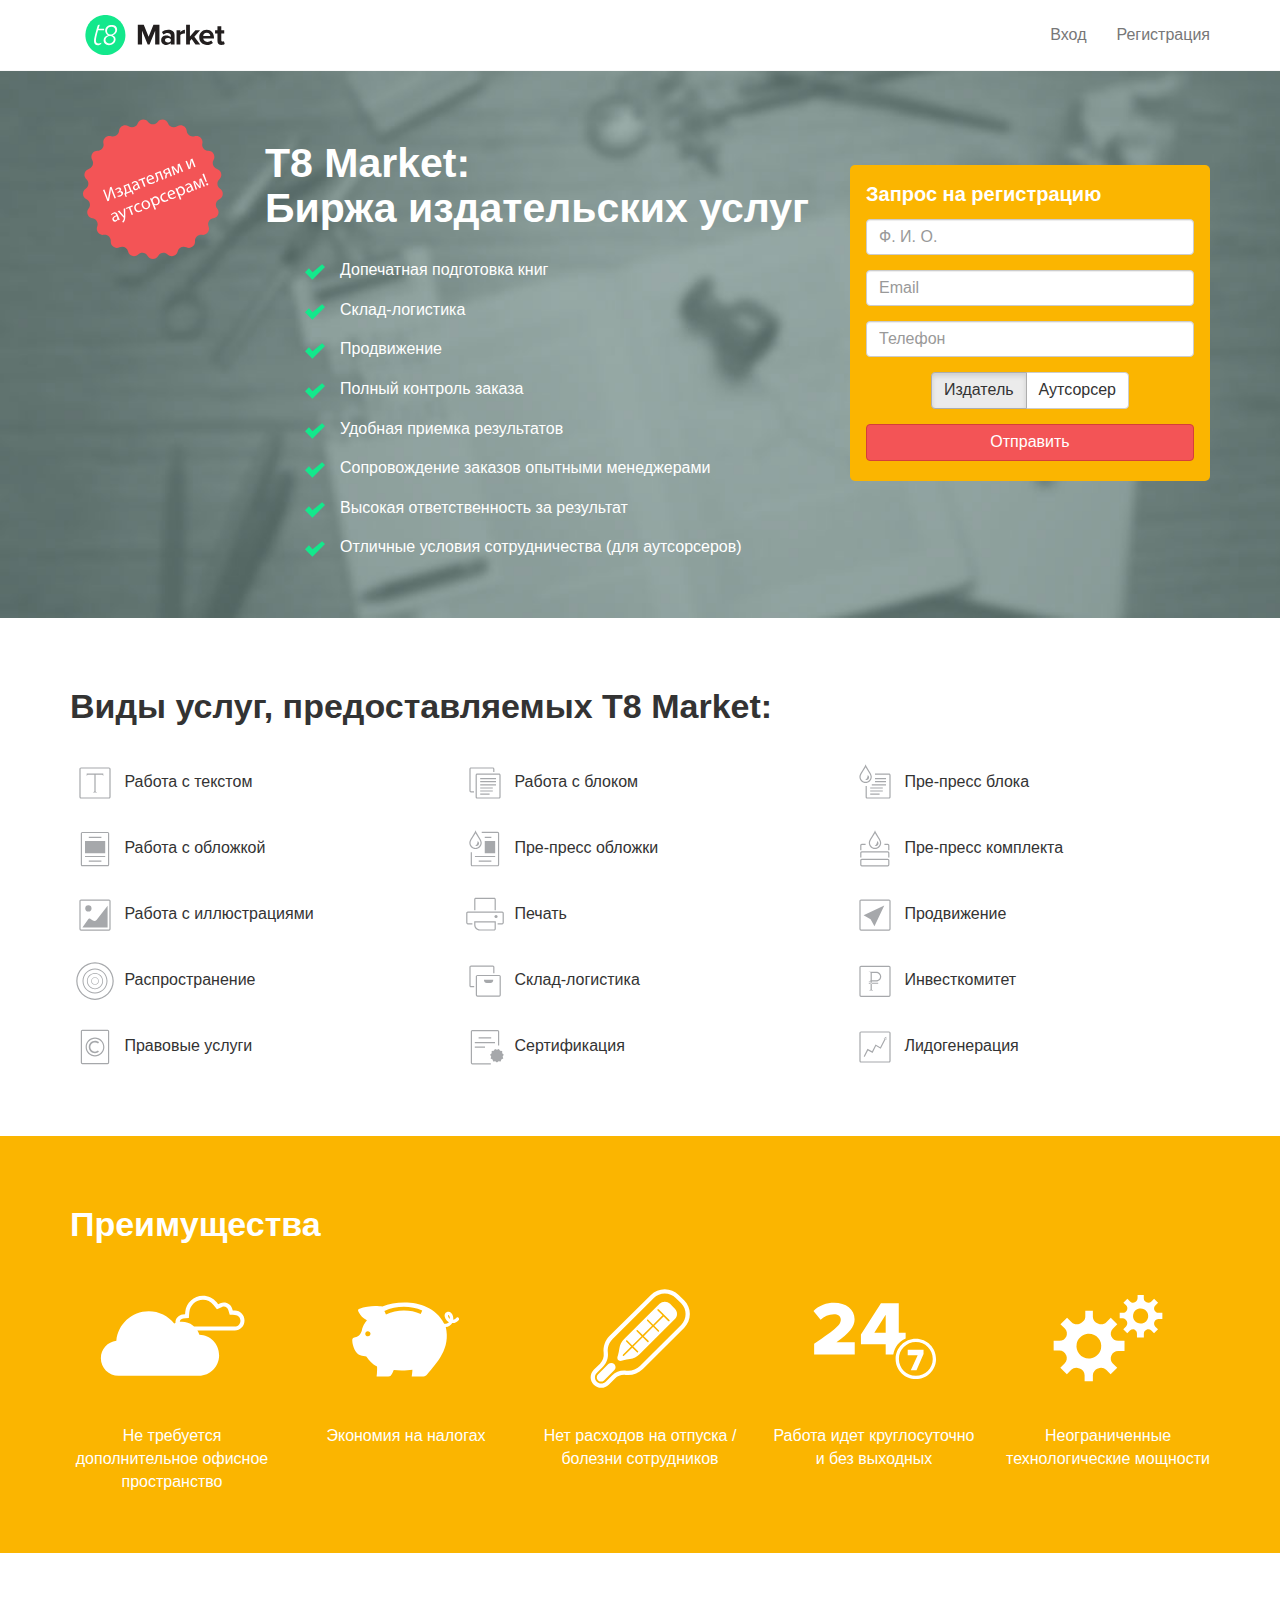
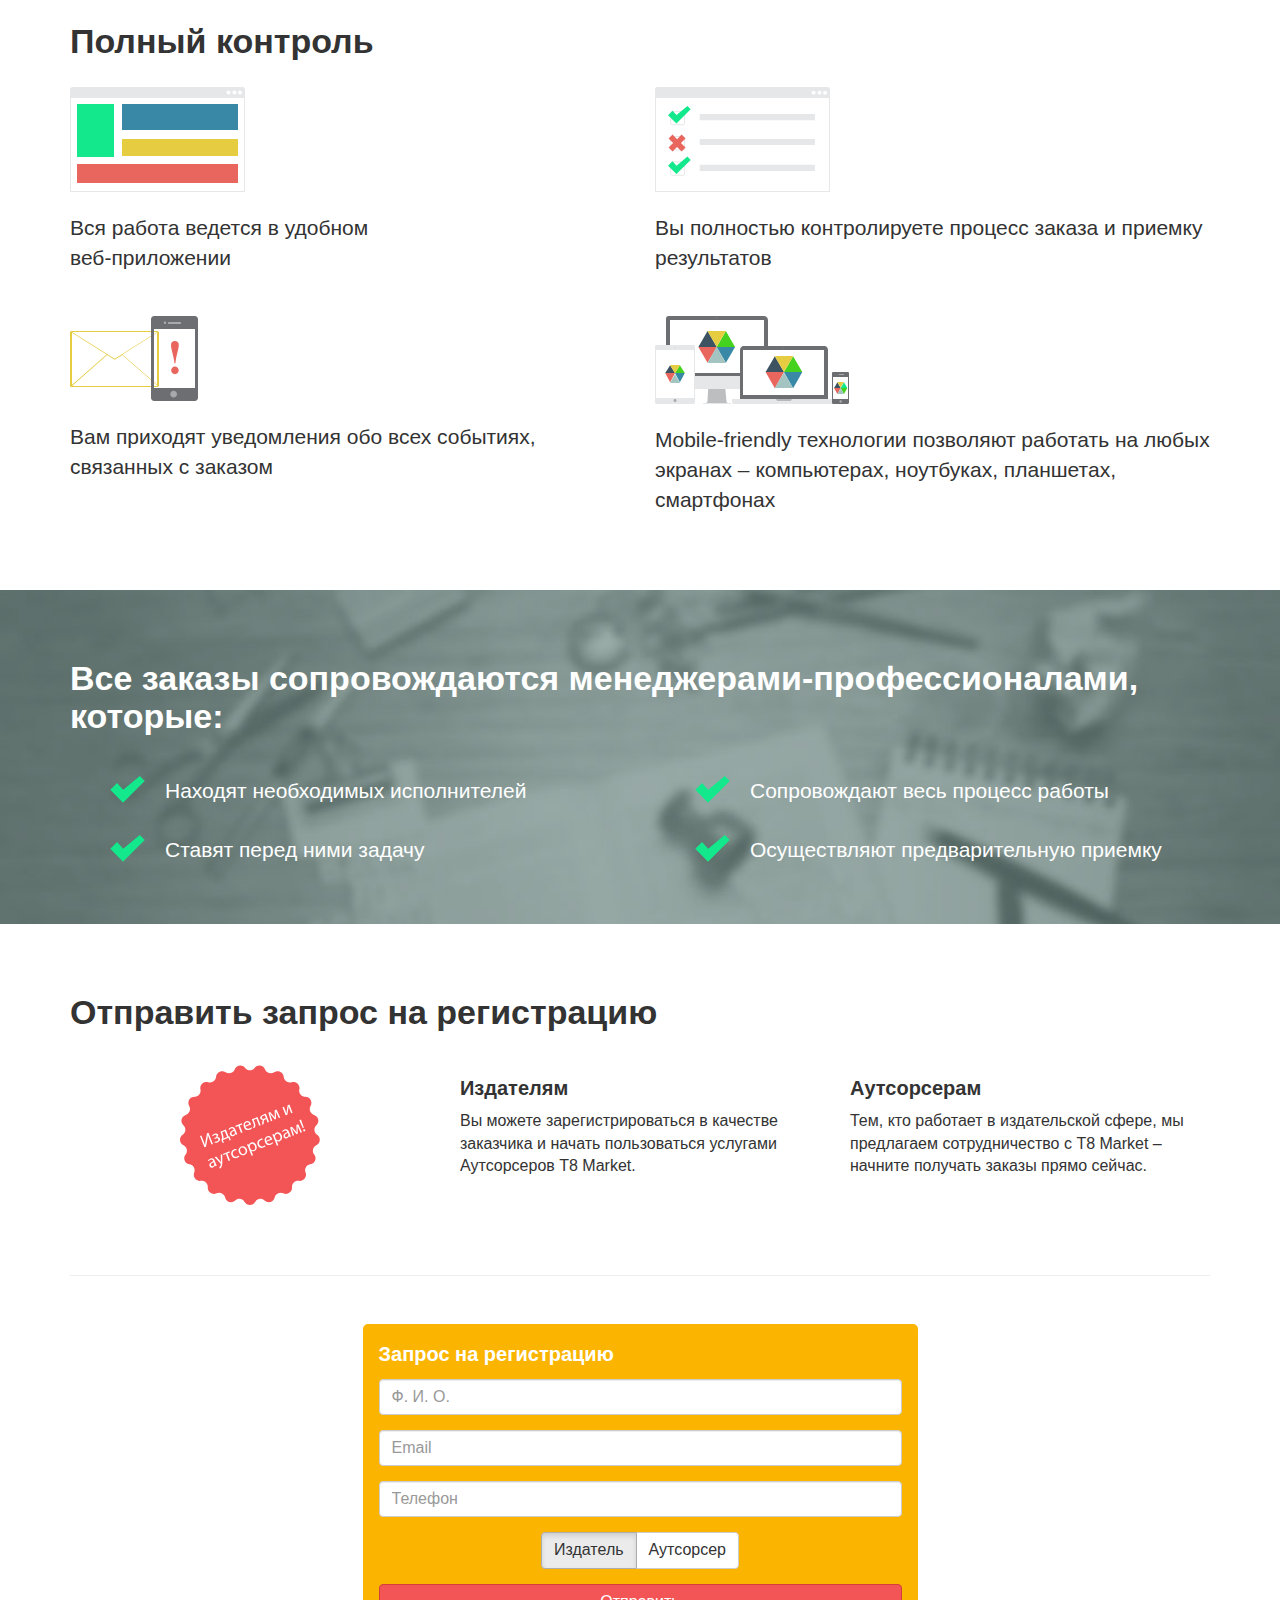
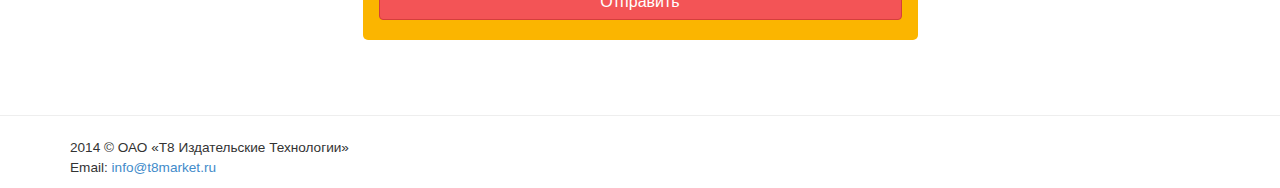
==== commit 6982099f: "fixes badge and contact section, this fixes #2" ====
--- a/converted-html/index.html
+++ b/converted-html/index.html
@@ -38,18 +38,27 @@
     <div class="container">
         <div class="row">
             <div class="col-md-8">
-                <h1 class="sticker">T8 Market: <br/>Биржа издательских услуг
-                </h1>
-                <ul class="t8-feature-list t8-feature-list--small">
-                    <li>Допечатная подготовка книг</li>
-                    <li>Склад-логистика</li>
-                    <li>Продвижение</li>
-                    <li>Полный контроль заказа</li>
-                    <li>Удобная приемка результатов</li>
-                    <li>Сопровождение заказов опытными менеджерами</li>
-                    <li>Высокая ответственность за результат</li>
-                    <li>Отличные условия сотрудничества (для аутсорсеров)</li>
-                </ul>
+                <div class="row">
+                    <div class="col-md-3 text-center">
+                        <img src="assets/img/graphic-t8market_sticker.svg" alt=""/>
+                    </div>
+                    <div class="col-md-9">
+                        <h1>T8 Market: <br/>Биржа издательских услуг
+                        </h1>
+                        <ul class="t8-feature-list t8-feature-list--small">
+                            <li>Допечатная подготовка книг</li>
+                            <li>Склад-логистика</li>
+                            <li>Продвижение</li>
+                            <li>Полный контроль заказа</li>
+                            <li>Удобная приемка результатов</li>
+                            <li>Сопровождение заказов опытными менеджерами</li>
+                            <li>Высокая ответственность за результат</li>
+                            <li>Отличные условия сотрудничества (для аутсорсеров)</li>
+                        </ul>
+                    </div>
+                </div>
+
+
             </div>
             <div class="col-md-4">
                 <br/>
@@ -246,6 +255,30 @@
 </section>
 <section class="s-contact">
     <!--section contact-->
+    <h2>Отправить запрос на регистрацию</h2>
+    <div class="row">
+        <div class="col-md-4">
+            <hr class="sticker--hr" />
+        </div>
+        <div class="col-md-4">
+            <br/>
+            <h4>Издателям</h4>
+            Вы можете зарегистрироваться в
+            качестве заказчика и начать
+            пользоваться услугами Аутсорсеров
+            T8 Market.
+        </div>
+        <div class="col-md-4">
+            <br/>
+            <h4>Аутсорсерам</h4>
+            Тем, кто работает в издательской
+            сфере, мы предлагаем
+            сотрудничество с T8 Market –
+            начните получать заказы прямо
+            сейчас.
+        </div>
+    </div>
+    <hr class="feature-divider"/>
     <div class="row">
         <div class="col-md-6 col-md-offset-3">
               <form class="t8s-lead-form" data-label="contact" action="">
@@ -285,10 +318,39 @@
     </div>
 </section>
 
+        <footer>
+    <hr/>
+    <div class="container">
+
+        <div class="row">
+            <div class="col-sm-4">
+                <p>2014 &copy; ОАО «Т8 Издательские Технологии»<br/>
+                    Email: <a href="mailto:info@market.ru">info@t8market.ru</a></p>
+            </div>
+            <div class="col-md-8 t8s-footer__logos">
+                <a href="index.html"><img style="margin-left: 2em" src="assets/img/logo-t8market-bw.svg" width="100" alt=""/></a>
+                <a href="http://t8group.ru" target="_blank"><img style="margin-left: 2em" src="assets/img/logo-t8.svg" width="230" alt=""/></a>
+            </div>
+        </div>
+    </div>
+</footer>
         <!-- Script block allowing child pages to inject their own scripts -->
-        
+
+        <script>
+            (function(i,s,o,g,r,a,m){i['GoogleAnalyticsObject']=r;i[r]=i[r]||function(){
+                (i[r].q=i[r].q||[]).push(arguments)},i[r].l=1*new Date();a=s.createElement(o),
+                    m=s.getElementsByTagName(o)[0];a.async=1;a.src=g;m.parentNode.insertBefore(a,m)
+            })(window,document,'script','//www.google-analytics.com/analytics.js','ga');
+
+            ga('create', 'UA-54500039-1', 'auto');
+            ga('require', 'displayfeatures');
+            ga('send', 'pageview');
+
+        </script>
+
 
         <script src="assets/js/jquery.min.js"></script>
         <script src="assets/js/bootstrap.min.js"></script>
+        
     </body>
 </html>
--- a/converted-html/assets/css/style.min.css
+++ b/converted-html/assets/css/style.min.css
@@ -1 +1 @@
-@charset "UTF-8";/*! normalize.css v3.0.0 | MIT License | git.io/normalize */html{-ms-text-size-adjust:100%;-webkit-text-size-adjust:100%}body{margin:0}article,aside,details,figcaption,figure,footer,header,hgroup,main,nav,section,summary{display:block}audio,canvas,progress,video{display:inline-block;vertical-align:baseline}audio:not([controls]){display:none;height:0}[hidden],template{display:none}a{background:0 0}a:active,a:hover{outline:0}b,strong{font-weight:700}dfn{font-style:italic}h1{margin:.67em 0}mark{background:#ff0;color:#000}sub,sup{font-size:75%;line-height:0;position:relative;vertical-align:baseline}sup{top:-.5em}sub{bottom:-.25em}img{border:0}svg:not(:root){overflow:hidden}hr{-moz-box-sizing:content-box;-webkit-box-sizing:content-box;box-sizing:content-box;height:0}pre{overflow:auto}code,kbd,pre,samp{font-size:1em}button,input,optgroup,select,textarea{color:inherit;font:inherit;margin:0}button{overflow:visible}button,select{text-transform:none}button,html input[type=button],input[type=reset],input[type=submit]{-webkit-appearance:button;cursor:pointer}button[disabled],html input[disabled]{cursor:default}button::-moz-focus-inner,input::-moz-focus-inner{border:0;padding:0}input[type=checkbox],input[type=radio]{-webkit-box-sizing:border-box;-moz-box-sizing:border-box;box-sizing:border-box;padding:0}input[type=number]::-webkit-inner-spin-button,input[type=number]::-webkit-outer-spin-button{height:auto}input[type=search]{-webkit-appearance:textfield}input[type=search]::-webkit-search-cancel-button,input[type=search]::-webkit-search-decoration{-webkit-appearance:none}textarea{overflow:auto}optgroup{font-weight:700}table{border-collapse:collapse;border-spacing:0}td,th{padding:0}@media print{*{text-shadow:none!important;color:#000!important;background:transparent!important;-webkit-box-shadow:none!important;box-shadow:none!important}a,a:visited{text-decoration:underline}a[href]:after{content:" (" attr(href) ")"}abbr[title]:after{content:" (" attr(title) ")"}a[href^="javascript:"]:after,a[href^="#"]:after{content:""}blockquote,pre{border:1px solid #999;page-break-inside:avoid}thead{display:table-header-group}img,tr{page-break-inside:avoid}img{max-width:100%!important}h2,h3,p{orphans:3;widows:3}h2,h3{page-break-after:avoid}select{background:#fff!important}.navbar{display:none}.table td,.table th{background-color:#fff!important}.btn>.caret,.dropup>.btn>.caret,.dropup>.t8s-lead-form__button>.caret,.dropup>.t8s-navbar-toggle>.caret,.t8s-lead-form__button>.caret,.t8s-navbar-toggle>.caret{border-top-color:#000!important}.label{border:1px solid #000}.table{border-collapse:collapse!important}.table-bordered td,.table-bordered th{border:1px solid #ddd!important}}*,:after,:before{-webkit-box-sizing:border-box;-moz-box-sizing:border-box;box-sizing:border-box}html{font-size:62.5%;-webkit-tap-highlight-color:transparent}body{font-size:16px;line-height:1.42857;color:#333;background-color:#fff}button,input,select,textarea{font-family:inherit;font-size:inherit;line-height:inherit}a{color:#428bca;text-decoration:none}a:focus,a:hover{color:#2a6496;text-decoration:underline}a:focus{outline:thin dotted;outline:5px auto -webkit-focus-ring-color;outline-offset:-2px}figure{margin:0}img{vertical-align:middle}.img-responsive{display:block;max-width:100%;height:auto}.img-rounded{border-radius:6px}.img-thumbnail{padding:4px;line-height:1.42857;background-color:#fff;border:1px solid #ddd;border-radius:4px;-webkit-transition:all .2s ease-in-out;transition:all .2s ease-in-out;display:inline-block;max-width:100%;height:auto}.img-circle{border-radius:50%}hr{margin-top:22px;margin-bottom:22px;border:0;border-top:1px solid #eee}.sr-only{position:absolute;width:1px;height:1px;margin:-1px;padding:0;overflow:hidden;clip:rect(0,0,0,0);border:0}.h1 .small,.h1 .t8s-book__author,.h1 footer,.h1 small,.h2 .small,.h2 .t8s-book__author,.h2 footer,.h2 small,.h3 .small,.h3 .t8s-book__author,.h3 footer,.h3 small,.h4 .small,.h4 .t8s-book__author,.h4 footer,.h4 small,.h5 .small,.h5 .t8s-book__author,.h5 footer,.h5 small,.h6 .small,.h6 .t8s-book__author,.h6 footer,.h6 small,h1 .small,h1 .t8s-book__author,h1 footer,h1 small,h2 .small,h2 .t8s-book__author,h2 footer,h2 small,h3 .small,h3 .t8s-book__author,h3 footer,h3 small,h4 .small,h4 .t8s-book__author,h4 footer,h4 small,h5 .small,h5 .t8s-book__author,h5 footer,h5 small,h6 .small,h6 .t8s-book__author,h6 footer,h6 small{font-weight:400;line-height:1;color:#999}.h1,.h2,.h3,h1,h2,h3{margin-top:22px;margin-bottom:11px}.h1 .small,.h1 .t8s-book__author,.h1 footer,.h1 small,.h2 .small,.h2 .t8s-book__author,.h2 footer,.h2 small,.h3 .small,.h3 .t8s-book__author,.h3 footer,.h3 small,h1 .small,h1 .t8s-book__author,h1 footer,h1 small,h2 .small,h2 .t8s-book__author,h2 footer,h2 small,h3 .small,h3 .t8s-book__author,h3 footer,h3 small{font-size:65%}.h4,.h5,.h6,h4,h5,h6{margin-top:11px;margin-bottom:11px}.h4 .small,.h4 .t8s-book__author,.h4 footer,.h4 small,.h5 .small,.h5 .t8s-book__author,.h5 footer,.h5 small,.h6 .small,.h6 .t8s-book__author,.h6 footer,.h6 small,h4 .small,h4 .t8s-book__author,h4 footer,h4 small,h5 .small,h5 .t8s-book__author,h5 footer,h5 small,h6 .small,h6 .t8s-book__author,h6 footer,h6 small{font-size:75%}.h1,h1{font-size:41px}.h2,h2{font-size:34px}.h3,h3{font-size:28px}.h4,h4{font-size:20px}.h5,h5{font-size:16px}.h6,h6{font-size:14px}p{margin:0 0 11px}.lead{margin-bottom:22px;font-size:18px;font-weight:200;line-height:1.4}@media (min-width:768px){.lead{font-size:24px}}.small,.t8s-book__author,footer,small{font-size:85%}cite{font-style:normal}.text-left{text-align:left}.text-right{text-align:right}.t8s-author,.text-center{text-align:center}.text-justify{text-align:justify}.text-muted{color:#999}.text-primary{color:#428bca}a.text-primary:hover{color:#3071a9}.text-success{color:#3c763d}a.text-success:hover{color:#2b542c}.text-info{color:#31708f}a.text-info:hover{color:#245269}.text-warning{color:#8a6d3b}a.text-warning:hover{color:#66512c}.text-danger{color:#a94442}a.text-danger:hover{color:#843534}.bg-primary{color:#fff;background-color:#428bca}a.bg-primary:hover{background-color:#3071a9}.bg-success{background-color:#dff0d8}a.bg-success:hover{background-color:#c1e2b3}.bg-info{background-color:#d9edf7}a.bg-info:hover{background-color:#afd9ee}.bg-warning{background-color:#fcf8e3}a.bg-warning:hover{background-color:#f7ecb5}.bg-danger{background-color:#f2dede}a.bg-danger:hover{background-color:#e4b9b9}.page-header{padding-bottom:10px;margin:44px 0 22px;border-bottom:1px solid #eee}ol,ul{margin-top:0;margin-bottom:11px}ol ol,ol ul,ul ol,ul ul{margin-bottom:0}.list-inline,.list-unstyled{padding-left:0;list-style:none}.list-inline>li{display:inline-block;padding-left:5px;padding-right:5px}.list-inline>li:first-child{padding-left:0}dl{margin-top:0;margin-bottom:22px}dd,dt{line-height:1.42857}dt{font-weight:700}dd{margin-left:0}@media (min-width:768px){.dl-horizontal dt{float:left;width:160px;clear:left;text-align:right;overflow:hidden;text-overflow:ellipsis;white-space:nowrap}.dl-horizontal dd{margin-left:180px}.dl-horizontal dd:after,.dl-horizontal dd:before{content:" ";display:table}.dl-horizontal dd:after{clear:both}}abbr[data-original-title],abbr[title]{cursor:help;border-bottom:1px dotted #999}.initialism{font-size:90%;text-transform:uppercase}blockquote{padding:11px 22px;margin:0 0 22px;font-size:20px;border-left:5px solid #eee}blockquote ol:last-child,blockquote p:last-child,blockquote ul:last-child{margin-bottom:0}blockquote .small,blockquote .t8s-book__author,blockquote footer,blockquote small{display:block;font-size:80%;line-height:1.42857;color:#999}blockquote .small:before,blockquote .t8s-book__author:before,blockquote footer:before,blockquote small:before{content:'\2014 \00A0'}.blockquote-reverse,blockquote.pull-right{padding-right:15px;padding-left:0;border-right:5px solid #eee;border-left:0;text-align:right}.blockquote-reverse .small:before,.blockquote-reverse .t8s-book__author:before,.blockquote-reverse footer:before,.blockquote-reverse small:before,blockquote.pull-right .small:before,blockquote.pull-right .t8s-book__author:before,blockquote.pull-right footer:before,blockquote.pull-right small:before{content:''}.blockquote-reverse .small:after,.blockquote-reverse .t8s-book__author:after,.blockquote-reverse footer:after,.blockquote-reverse small:after,blockquote.pull-right .small:after,blockquote.pull-right .t8s-book__author:after,blockquote.pull-right footer:after,blockquote.pull-right small:after{content:'\00A0 \2014'}blockquote:after,blockquote:before{content:""}address{margin-bottom:22px;font-style:normal;line-height:1.42857}code,kbd,pre,samp{font-family:Menlo,Monaco,Consolas,"Courier New",monospace}code{padding:2px 4px;font-size:90%;color:#c7254e;background-color:#f9f2f4;white-space:nowrap;border-radius:4px}kbd{padding:2px 4px;font-size:90%;color:#fff;background-color:#333;border-radius:3px;-webkit-box-shadow:inset 0 -1px 0 rgba(0,0,0,.25);box-shadow:inset 0 -1px 0 rgba(0,0,0,.25)}pre{display:block;padding:10.5px;margin:0 0 11px;font-size:15px;line-height:1.42857;word-break:break-all;word-wrap:break-word;color:#333;background-color:#f5f5f5;border:1px solid #ccc;border-radius:4px}pre code{padding:0;font-size:inherit;color:inherit;white-space:pre-wrap;background-color:transparent;border-radius:0}.pre-scrollable{max-height:340px;overflow-y:scroll}.container,.s-contact,.s-control,.s-features{margin-right:auto;margin-left:auto;padding-left:15px;padding-right:15px}.container:after,.container:before,.s-contact:after,.s-contact:before,.s-control:after,.s-control:before,.s-features:after,.s-features:before{content:" ";display:table}.container:after,.s-contact:after,.s-control:after,.s-features:after{clear:both}@media (min-width:768px){.container,.s-contact,.s-control,.s-features{width:750px}}@media (min-width:992px){.container,.s-contact,.s-control,.s-features{width:970px}}@media (min-width:1200px){.container,.s-contact,.s-control,.s-features{width:1170px}}.container-fluid{margin-right:auto;margin-left:auto;padding-left:15px;padding-right:15px}.container-fluid:after,.container-fluid:before{content:" ";display:table}.container-fluid:after{clear:both}.row,.s-advantages__row,.s-features__row{margin-left:-15px;margin-right:-15px}.row:after,.row:before,.s-advantages__row:after,.s-advantages__row:before,.s-features__row:after,.s-features__row:before{content:" ";display:table}.row:after,.s-advantages__row:after,.s-features__row:after{clear:both}.col-lg-1,.col-lg-10,.col-lg-11,.col-lg-12,.col-lg-2,.col-lg-3,.col-lg-4,.col-lg-5,.col-lg-6,.col-lg-7,.col-lg-8,.col-lg-9,.col-md-1,.col-md-10,.col-md-11,.col-md-12,.col-md-2,.col-md-3,.col-md-4,.col-md-5,.col-md-6,.col-md-7,.col-md-8,.col-md-9,.col-sm-1,.col-sm-10,.col-sm-11,.col-sm-12,.col-sm-2,.col-sm-3,.col-sm-4,.col-sm-5,.col-sm-6,.col-sm-7,.col-sm-8,.col-sm-9,.col-xs-1,.col-xs-10,.col-xs-11,.col-xs-12,.col-xs-2,.col-xs-3,.col-xs-4,.col-xs-5,.col-xs-6,.col-xs-7,.col-xs-8,.col-xs-9,.s-control__feature,.s-features__item{position:relative;min-height:1px;padding-left:15px;padding-right:15px}.col-xs-1,.col-xs-10,.col-xs-11,.col-xs-12,.col-xs-2,.col-xs-3,.col-xs-4,.col-xs-5,.col-xs-6,.col-xs-7,.col-xs-8,.col-xs-9{float:left}.col-xs-1{width:8.33333%}.col-xs-2{width:16.66667%}.col-xs-3{width:25%}.col-xs-4{width:33.33333%}.col-xs-5{width:41.66667%}.col-xs-6{width:50%}.col-xs-7{width:58.33333%}.col-xs-8{width:66.66667%}.col-xs-9{width:75%}.col-xs-10{width:83.33333%}.col-xs-11{width:91.66667%}.col-xs-12{width:100%}.col-xs-pull-0{right:0}.col-xs-pull-1{right:8.33333%}.col-xs-pull-2{right:16.66667%}.col-xs-pull-3{right:25%}.col-xs-pull-4{right:33.33333%}.col-xs-pull-5{right:41.66667%}.col-xs-pull-6{right:50%}.col-xs-pull-7{right:58.33333%}.col-xs-pull-8{right:66.66667%}.col-xs-pull-9{right:75%}.col-xs-pull-10{right:83.33333%}.col-xs-pull-11{right:91.66667%}.col-xs-pull-12{right:100%}.col-xs-push-0{left:0}.col-xs-push-1{left:8.33333%}.col-xs-push-2{left:16.66667%}.col-xs-push-3{left:25%}.col-xs-push-4{left:33.33333%}.col-xs-push-5{left:41.66667%}.col-xs-push-6{left:50%}.col-xs-push-7{left:58.33333%}.col-xs-push-8{left:66.66667%}.col-xs-push-9{left:75%}.col-xs-push-10{left:83.33333%}.col-xs-push-11{left:91.66667%}.col-xs-push-12{left:100%}.col-xs-offset-0{margin-left:0}.col-xs-offset-1{margin-left:8.33333%}.col-xs-offset-2{margin-left:16.66667%}.col-xs-offset-3{margin-left:25%}.col-xs-offset-4{margin-left:33.33333%}.col-xs-offset-5{margin-left:41.66667%}.col-xs-offset-6{margin-left:50%}.col-xs-offset-7{margin-left:58.33333%}.col-xs-offset-8{margin-left:66.66667%}.col-xs-offset-9{margin-left:75%}.col-xs-offset-10{margin-left:83.33333%}.col-xs-offset-11{margin-left:91.66667%}.col-xs-offset-12{margin-left:100%}@media (min-width:768px){.col-sm-1,.col-sm-10,.col-sm-11,.col-sm-12,.col-sm-2,.col-sm-3,.col-sm-4,.col-sm-5,.col-sm-6,.col-sm-7,.col-sm-8,.col-sm-9,.s-features__item{float:left}.col-sm-1{width:8.33333%}.col-sm-2{width:16.66667%}.col-sm-3{width:25%}.col-sm-4{width:33.33333%}.col-sm-5{width:41.66667%}.col-sm-6,.s-features__item{width:50%}.col-sm-7{width:58.33333%}.col-sm-8{width:66.66667%}.col-sm-9{width:75%}.col-sm-10{width:83.33333%}.col-sm-11{width:91.66667%}.col-sm-12{width:100%}.col-sm-pull-0{right:0}.col-sm-pull-1{right:8.33333%}.col-sm-pull-2{right:16.66667%}.col-sm-pull-3{right:25%}.col-sm-pull-4{right:33.33333%}.col-sm-pull-5{right:41.66667%}.col-sm-pull-6{right:50%}.col-sm-pull-7{right:58.33333%}.col-sm-pull-8{right:66.66667%}.col-sm-pull-9{right:75%}.col-sm-pull-10{right:83.33333%}.col-sm-pull-11{right:91.66667%}.col-sm-pull-12{right:100%}.col-sm-push-0{left:0}.col-sm-push-1{left:8.33333%}.col-sm-push-2{left:16.66667%}.col-sm-push-3{left:25%}.col-sm-push-4{left:33.33333%}.col-sm-push-5{left:41.66667%}.col-sm-push-6{left:50%}.col-sm-push-7{left:58.33333%}.col-sm-push-8{left:66.66667%}.col-sm-push-9{left:75%}.col-sm-push-10{left:83.33333%}.col-sm-push-11{left:91.66667%}.col-sm-push-12{left:100%}.col-sm-offset-0{margin-left:0}.col-sm-offset-1{margin-left:8.33333%}.col-sm-offset-2{margin-left:16.66667%}.col-sm-offset-3{margin-left:25%}.col-sm-offset-4{margin-left:33.33333%}.col-sm-offset-5{margin-left:41.66667%}.col-sm-offset-6{margin-left:50%}.col-sm-offset-7{margin-left:58.33333%}.col-sm-offset-8{margin-left:66.66667%}.col-sm-offset-9{margin-left:75%}.col-sm-offset-10{margin-left:83.33333%}.col-sm-offset-11{margin-left:91.66667%}.col-sm-offset-12{margin-left:100%}}@media (min-width:992px){.col-md-1,.col-md-10,.col-md-11,.col-md-12,.col-md-2,.col-md-3,.col-md-4,.col-md-5,.col-md-6,.col-md-7,.col-md-8,.col-md-9,.s-control__feature,.s-features__item{float:left}.col-md-1{width:8.33333%}.col-md-2{width:16.66667%}.col-md-3{width:25%}.col-md-4,.s-features__item{width:33.33333%}.col-md-5{width:41.66667%}.col-md-6,.s-control__feature{width:50%}.col-md-7{width:58.33333%}.col-md-8{width:66.66667%}.col-md-9{width:75%}.col-md-10{width:83.33333%}.col-md-11{width:91.66667%}.col-md-12{width:100%}.col-md-pull-0{right:0}.col-md-pull-1{right:8.33333%}.col-md-pull-2{right:16.66667%}.col-md-pull-3{right:25%}.col-md-pull-4{right:33.33333%}.col-md-pull-5{right:41.66667%}.col-md-pull-6{right:50%}.col-md-pull-7{right:58.33333%}.col-md-pull-8{right:66.66667%}.col-md-pull-9{right:75%}.col-md-pull-10{right:83.33333%}.col-md-pull-11{right:91.66667%}.col-md-pull-12{right:100%}.col-md-push-0{left:0}.col-md-push-1{left:8.33333%}.col-md-push-2{left:16.66667%}.col-md-push-3{left:25%}.col-md-push-4{left:33.33333%}.col-md-push-5{left:41.66667%}.col-md-push-6{left:50%}.col-md-push-7{left:58.33333%}.col-md-push-8{left:66.66667%}.col-md-push-9{left:75%}.col-md-push-10{left:83.33333%}.col-md-push-11{left:91.66667%}.col-md-push-12{left:100%}.col-md-offset-0{margin-left:0}.col-md-offset-1{margin-left:8.33333%}.col-md-offset-2{margin-left:16.66667%}.col-md-offset-3{margin-left:25%}.col-md-offset-4{margin-left:33.33333%}.col-md-offset-5{margin-left:41.66667%}.col-md-offset-6{margin-left:50%}.col-md-offset-7{margin-left:58.33333%}.col-md-offset-8{margin-left:66.66667%}.col-md-offset-9{margin-left:75%}.col-md-offset-10{margin-left:83.33333%}.col-md-offset-11{margin-left:91.66667%}.col-md-offset-12{margin-left:100%}}@media (min-width:1200px){.col-lg-1,.col-lg-10,.col-lg-11,.col-lg-12,.col-lg-2,.col-lg-3,.col-lg-4,.col-lg-5,.col-lg-6,.col-lg-7,.col-lg-8,.col-lg-9{float:left}.col-lg-1{width:8.33333%}.col-lg-2{width:16.66667%}.col-lg-3{width:25%}.col-lg-4{width:33.33333%}.col-lg-5{width:41.66667%}.col-lg-6{width:50%}.col-lg-7{width:58.33333%}.col-lg-8{width:66.66667%}.col-lg-9{width:75%}.col-lg-10{width:83.33333%}.col-lg-11{width:91.66667%}.col-lg-12{width:100%}.col-lg-pull-0{right:0}.col-lg-pull-1{right:8.33333%}.col-lg-pull-2{right:16.66667%}.col-lg-pull-3{right:25%}.col-lg-pull-4{right:33.33333%}.col-lg-pull-5{right:41.66667%}.col-lg-pull-6{right:50%}.col-lg-pull-7{right:58.33333%}.col-lg-pull-8{right:66.66667%}.col-lg-pull-9{right:75%}.col-lg-pull-10{right:83.33333%}.col-lg-pull-11{right:91.66667%}.col-lg-pull-12{right:100%}.col-lg-push-0{left:0}.col-lg-push-1{left:8.33333%}.col-lg-push-2{left:16.66667%}.col-lg-push-3{left:25%}.col-lg-push-4{left:33.33333%}.col-lg-push-5{left:41.66667%}.col-lg-push-6{left:50%}.col-lg-push-7{left:58.33333%}.col-lg-push-8{left:66.66667%}.col-lg-push-9{left:75%}.col-lg-push-10{left:83.33333%}.col-lg-push-11{left:91.66667%}.col-lg-push-12{left:100%}.col-lg-offset-0{margin-left:0}.col-lg-offset-1{margin-left:8.33333%}.col-lg-offset-2{margin-left:16.66667%}.col-lg-offset-3{margin-left:25%}.col-lg-offset-4{margin-left:33.33333%}.col-lg-offset-5{margin-left:41.66667%}.col-lg-offset-6{margin-left:50%}.col-lg-offset-7{margin-left:58.33333%}.col-lg-offset-8{margin-left:66.66667%}.col-lg-offset-9{margin-left:75%}.col-lg-offset-10{margin-left:83.33333%}.col-lg-offset-11{margin-left:91.66667%}.col-lg-offset-12{margin-left:100%}}table{max-width:100%;background-color:transparent}th{text-align:left}.table{width:100%;margin-bottom:22px}.table>tbody>tr>td,.table>tbody>tr>th,.table>tfoot>tr>td,.table>tfoot>tr>th,.table>thead>tr>td,.table>thead>tr>th{padding:8px;line-height:1.42857;vertical-align:top;border-top:1px solid #ddd}.table>thead>tr>th{vertical-align:bottom;border-bottom:2px solid #ddd}.table>caption+thead>tr:first-child>td,.table>caption+thead>tr:first-child>th,.table>colgroup+thead>tr:first-child>td,.table>colgroup+thead>tr:first-child>th,.table>thead:first-child>tr:first-child>td,.table>thead:first-child>tr:first-child>th{border-top:0}.table>tbody+tbody{border-top:2px solid #ddd}.table .table{background-color:#fff}.table-condensed>tbody>tr>td,.table-condensed>tbody>tr>th,.table-condensed>tfoot>tr>td,.table-condensed>tfoot>tr>th,.table-condensed>thead>tr>td,.table-condensed>thead>tr>th{padding:5px}.table-bordered,.table-bordered>tbody>tr>td,.table-bordered>tbody>tr>th,.table-bordered>tfoot>tr>td,.table-bordered>tfoot>tr>th,.table-bordered>thead>tr>td,.table-bordered>thead>tr>th{border:1px solid #ddd}.table-bordered>thead>tr>td,.table-bordered>thead>tr>th{border-bottom-width:2px}.table-striped>tbody>tr:nth-child(odd)>td,.table-striped>tbody>tr:nth-child(odd)>th{background-color:#f9f9f9}.table-hover>tbody>tr:hover>td,.table-hover>tbody>tr:hover>th{background-color:#f5f5f5}table col[class*=col-]{position:static;float:none;display:table-column}table td[class*=col-],table th[class*=col-]{position:static;float:none;display:table-cell}.table>tbody>tr.active>td,.table>tbody>tr.active>th,.table>tbody>tr>td.active,.table>tbody>tr>th.active,.table>tfoot>tr.active>td,.table>tfoot>tr.active>th,.table>tfoot>tr>td.active,.table>tfoot>tr>th.active,.table>thead>tr.active>td,.table>thead>tr.active>th,.table>thead>tr>td.active,.table>thead>tr>th.active{background-color:#f5f5f5}.table-hover>tbody>tr.active:hover>td,.table-hover>tbody>tr.active:hover>th,.table-hover>tbody>tr>td.active:hover,.table-hover>tbody>tr>th.active:hover{background-color:#e8e8e8}.table>tbody>tr.success>td,.table>tbody>tr.success>th,.table>tbody>tr>td.success,.table>tbody>tr>th.success,.table>tfoot>tr.success>td,.table>tfoot>tr.success>th,.table>tfoot>tr>td.success,.table>tfoot>tr>th.success,.table>thead>tr.success>td,.table>thead>tr.success>th,.table>thead>tr>td.success,.table>thead>tr>th.success{background-color:#dff0d8}.table-hover>tbody>tr.success:hover>td,.table-hover>tbody>tr.success:hover>th,.table-hover>tbody>tr>td.success:hover,.table-hover>tbody>tr>th.success:hover{background-color:#d0e9c6}.table>tbody>tr.info>td,.table>tbody>tr.info>th,.table>tbody>tr>td.info,.table>tbody>tr>th.info,.table>tfoot>tr.info>td,.table>tfoot>tr.info>th,.table>tfoot>tr>td.info,.table>tfoot>tr>th.info,.table>thead>tr.info>td,.table>thead>tr.info>th,.table>thead>tr>td.info,.table>thead>tr>th.info{background-color:#d9edf7}.table-hover>tbody>tr.info:hover>td,.table-hover>tbody>tr.info:hover>th,.table-hover>tbody>tr>td.info:hover,.table-hover>tbody>tr>th.info:hover{background-color:#c4e3f3}.table>tbody>tr.warning>td,.table>tbody>tr.warning>th,.table>tbody>tr>td.warning,.table>tbody>tr>th.warning,.table>tfoot>tr.warning>td,.table>tfoot>tr.warning>th,.table>tfoot>tr>td.warning,.table>tfoot>tr>th.warning,.table>thead>tr.warning>td,.table>thead>tr.warning>th,.table>thead>tr>td.warning,.table>thead>tr>th.warning{background-color:#fcf8e3}.table-hover>tbody>tr.warning:hover>td,.table-hover>tbody>tr.warning:hover>th,.table-hover>tbody>tr>td.warning:hover,.table-hover>tbody>tr>th.warning:hover{background-color:#faf2cc}.table>tbody>tr.danger>td,.table>tbody>tr.danger>th,.table>tbody>tr>td.danger,.table>tbody>tr>th.danger,.table>tfoot>tr.danger>td,.table>tfoot>tr.danger>th,.table>tfoot>tr>td.danger,.table>tfoot>tr>th.danger,.table>thead>tr.danger>td,.table>thead>tr.danger>th,.table>thead>tr>td.danger,.table>thead>tr>th.danger{background-color:#f2dede}.table-hover>tbody>tr.danger:hover>td,.table-hover>tbody>tr.danger:hover>th,.table-hover>tbody>tr>td.danger:hover,.table-hover>tbody>tr>th.danger:hover{background-color:#ebcccc}@media (max-width:767px){.table-responsive{width:100%;margin-bottom:16.5px;overflow-y:hidden;overflow-x:scroll;-ms-overflow-style:-ms-autohiding-scrollbar;border:1px solid #ddd;-webkit-overflow-scrolling:touch}.table-responsive>.table{margin-bottom:0}.table-responsive>.table>tbody>tr>td,.table-responsive>.table>tbody>tr>th,.table-responsive>.table>tfoot>tr>td,.table-responsive>.table>tfoot>tr>th,.table-responsive>.table>thead>tr>td,.table-responsive>.table>thead>tr>th{white-space:nowrap}.table-responsive>.table-bordered{border:0}.table-responsive>.table-bordered>tbody>tr>td:first-child,.table-responsive>.table-bordered>tbody>tr>th:first-child,.table-responsive>.table-bordered>tfoot>tr>td:first-child,.table-responsive>.table-bordered>tfoot>tr>th:first-child,.table-responsive>.table-bordered>thead>tr>td:first-child,.table-responsive>.table-bordered>thead>tr>th:first-child{border-left:0}.table-responsive>.table-bordered>tbody>tr>td:last-child,.table-responsive>.table-bordered>tbody>tr>th:last-child,.table-responsive>.table-bordered>tfoot>tr>td:last-child,.table-responsive>.table-bordered>tfoot>tr>th:last-child,.table-responsive>.table-bordered>thead>tr>td:last-child,.table-responsive>.table-bordered>thead>tr>th:last-child{border-right:0}.table-responsive>.table-bordered>tbody>tr:last-child>td,.table-responsive>.table-bordered>tbody>tr:last-child>th,.table-responsive>.table-bordered>tfoot>tr:last-child>td,.table-responsive>.table-bordered>tfoot>tr:last-child>th{border-bottom:0}}fieldset{padding:0;margin:0;border:0;min-width:0}legend{display:block;width:100%;padding:0;margin-bottom:22px;font-size:24px;line-height:inherit;color:#333;border:0;border-bottom:1px solid #e5e5e5}label{display:inline-block;margin-bottom:5px;font-weight:700}input[type=search]{-webkit-box-sizing:border-box;-moz-box-sizing:border-box;box-sizing:border-box}input[type=checkbox],input[type=radio]{margin:4px 0 0;line-height:normal}input[type=file]{display:block}input[type=range]{display:block;width:100%}select[multiple],select[size]{height:auto}input[type=checkbox]:focus,input[type=file]:focus,input[type=radio]:focus{outline:thin dotted;outline:5px auto -webkit-focus-ring-color;outline-offset:-2px}output{display:block;padding-top:7px;font-size:16px;line-height:1.42857;color:#555}.form-control{display:block;width:100%;height:36px;padding:6px 12px;font-size:16px;line-height:1.42857;color:#555;background-color:#fff;background-image:none;border:1px solid #ccc;border-radius:4px;-webkit-box-shadow:inset 0 1px 1px rgba(0,0,0,.075);box-shadow:inset 0 1px 1px rgba(0,0,0,.075);-webkit-transition:border-color ease-in-out .15s,-webkit-box-shadow ease-in-out .15s;transition:border-color ease-in-out .15s,box-shadow ease-in-out .15s}.form-control:focus{border-color:#66afe9;outline:0;-webkit-box-shadow:inset 0 1px 1px rgba(0,0,0,.075),0 0 8px rgba(102,175,233,.6);box-shadow:inset 0 1px 1px rgba(0,0,0,.075),0 0 8px rgba(102,175,233,.6)}.form-control:-moz-placeholder{color:#999}.form-control::-moz-placeholder{color:#999;opacity:1}.form-control:-ms-input-placeholder{color:#999}.form-control::-webkit-input-placeholder{color:#999}.form-control[disabled],.form-control[readonly],fieldset[disabled] .form-control{cursor:not-allowed;background-color:#eee;opacity:1}textarea.form-control{height:auto}input[type=date]{line-height:36px}.form-group{margin-bottom:15px}.checkbox,.radio{display:block;min-height:22px;margin-top:10px;margin-bottom:10px;padding-left:20px}.checkbox label,.radio label{display:inline;font-weight:400;cursor:pointer}.checkbox input[type=checkbox],.checkbox-inline input[type=checkbox],.radio input[type=radio],.radio-inline input[type=radio]{float:left;margin-left:-20px}.checkbox+.checkbox,.radio+.radio{margin-top:-5px}.checkbox-inline,.radio-inline{display:inline-block;padding-left:20px;margin-bottom:0;vertical-align:middle;font-weight:400;cursor:pointer}.checkbox-inline+.checkbox-inline,.radio-inline+.radio-inline{margin-top:0;margin-left:10px}.checkbox-inline[disabled],.checkbox[disabled],.radio-inline[disabled],.radio[disabled],fieldset[disabled] .checkbox,fieldset[disabled] .checkbox-inline,fieldset[disabled] .radio,fieldset[disabled] .radio-inline,fieldset[disabled] input[type=checkbox],fieldset[disabled] input[type=radio],input[type=checkbox][disabled],input[type=radio][disabled]{cursor:not-allowed}.input-group-sm>.form-control,.input-group-sm>.input-group-addon,.input-group-sm>.input-group-btn>.btn,.input-group-sm>.input-group-btn>.t8s-lead-form__button,.input-group-sm>.input-group-btn>.t8s-navbar-toggle,.input-sm{height:33px;padding:5px 10px;font-size:14px;line-height:1.5;border-radius:3px}.input-group-sm>.input-group-btn>select.btn,.input-group-sm>.input-group-btn>select.t8s-lead-form__button,.input-group-sm>.input-group-btn>select.t8s-navbar-toggle,.input-group-sm>select.form-control,.input-group-sm>select.input-group-addon,select.input-sm{height:33px;line-height:33px}.input-group-sm>.input-group-btn>select[multiple].btn,.input-group-sm>.input-group-btn>select[multiple].t8s-lead-form__button,.input-group-sm>.input-group-btn>select[multiple].t8s-navbar-toggle,.input-group-sm>.input-group-btn>textarea.btn,.input-group-sm>.input-group-btn>textarea.t8s-lead-form__button,.input-group-sm>.input-group-btn>textarea.t8s-navbar-toggle,.input-group-sm>select[multiple].form-control,.input-group-sm>select[multiple].input-group-addon,.input-group-sm>textarea.form-control,.input-group-sm>textarea.input-group-addon,select[multiple].input-sm,textarea.input-sm{height:auto}.input-group-lg>.form-control,.input-group-lg>.input-group-addon,.input-group-lg>.input-group-btn>.btn,.input-group-lg>.input-group-btn>.t8s-lead-form__button,.input-group-lg>.input-group-btn>.t8s-navbar-toggle,.input-lg{height:49px;padding:10px 16px;font-size:20px;line-height:1.33;border-radius:6px}.input-group-lg>.input-group-btn>select.btn,.input-group-lg>.input-group-btn>select.t8s-lead-form__button,.input-group-lg>.input-group-btn>select.t8s-navbar-toggle,.input-group-lg>select.form-control,.input-group-lg>select.input-group-addon,select.input-lg{height:49px;line-height:49px}.input-group-lg>.input-group-btn>select[multiple].btn,.input-group-lg>.input-group-btn>select[multiple].t8s-lead-form__button,.input-group-lg>.input-group-btn>select[multiple].t8s-navbar-toggle,.input-group-lg>.input-group-btn>textarea.btn,.input-group-lg>.input-group-btn>textarea.t8s-lead-form__button,.input-group-lg>.input-group-btn>textarea.t8s-navbar-toggle,.input-group-lg>select[multiple].form-control,.input-group-lg>select[multiple].input-group-addon,.input-group-lg>textarea.form-control,.input-group-lg>textarea.input-group-addon,select[multiple].input-lg,textarea.input-lg{height:auto}.has-feedback{position:relative}.has-feedback .form-control{padding-right:45px}.has-feedback .form-control-feedback{position:absolute;top:27px;right:0;display:block;width:36px;height:36px;line-height:36px;text-align:center}.has-success .checkbox,.has-success .checkbox-inline,.has-success .control-label,.has-success .help-block,.has-success .radio,.has-success .radio-inline{color:#3c763d}.has-success .form-control{border-color:#3c763d;-webkit-box-shadow:inset 0 1px 1px rgba(0,0,0,.075);box-shadow:inset 0 1px 1px rgba(0,0,0,.075)}.has-success .form-control:focus{border-color:#2b542c;-webkit-box-shadow:inset 0 1px 1px rgba(0,0,0,.075),0 0 6px #67b168;box-shadow:inset 0 1px 1px rgba(0,0,0,.075),0 0 6px #67b168}.has-success .input-group-addon{color:#3c763d;border-color:#3c763d;background-color:#dff0d8}.has-success .form-control-feedback{color:#3c763d}.has-warning .checkbox,.has-warning .checkbox-inline,.has-warning .control-label,.has-warning .help-block,.has-warning .radio,.has-warning .radio-inline{color:#8a6d3b}.has-warning .form-control{border-color:#8a6d3b;-webkit-box-shadow:inset 0 1px 1px rgba(0,0,0,.075);box-shadow:inset 0 1px 1px rgba(0,0,0,.075)}.has-warning .form-control:focus{border-color:#66512c;-webkit-box-shadow:inset 0 1px 1px rgba(0,0,0,.075),0 0 6px #c0a16b;box-shadow:inset 0 1px 1px rgba(0,0,0,.075),0 0 6px #c0a16b}.has-warning .input-group-addon{color:#8a6d3b;border-color:#8a6d3b;background-color:#fcf8e3}.has-warning .form-control-feedback{color:#8a6d3b}.has-error .checkbox,.has-error .checkbox-inline,.has-error .control-label,.has-error .help-block,.has-error .radio,.has-error .radio-inline{color:#a94442}.has-error .form-control{border-color:#a94442;-webkit-box-shadow:inset 0 1px 1px rgba(0,0,0,.075);box-shadow:inset 0 1px 1px rgba(0,0,0,.075)}.has-error .form-control:focus{border-color:#843534;-webkit-box-shadow:inset 0 1px 1px rgba(0,0,0,.075),0 0 6px #ce8483;box-shadow:inset 0 1px 1px rgba(0,0,0,.075),0 0 6px #ce8483}.has-error .input-group-addon{color:#a94442;border-color:#a94442;background-color:#f2dede}.has-error .form-control-feedback{color:#a94442}.form-control-static{margin-bottom:0}.help-block{display:block;margin-top:5px;margin-bottom:10px;color:#737373}@media (min-width:768px){.form-inline .form-group,.navbar-form .form-group{display:inline-block;margin-bottom:0;vertical-align:middle}.form-inline .form-control,.navbar-form .form-control{display:inline-block;width:auto;vertical-align:middle}.form-inline .control-label,.navbar-form .control-label{margin-bottom:0;vertical-align:middle}.form-inline .checkbox,.form-inline .radio,.navbar-form .checkbox,.navbar-form .radio{display:inline-block;margin-top:0;margin-bottom:0;padding-left:0;vertical-align:middle}.form-inline .checkbox input[type=checkbox],.form-inline .radio input[type=radio],.navbar-form .checkbox input[type=checkbox],.navbar-form .radio input[type=radio]{float:none;margin-left:0}.form-inline .has-feedback .form-control-feedback,.navbar-form .has-feedback .form-control-feedback{top:0}}.form-horizontal .checkbox,.form-horizontal .checkbox-inline,.form-horizontal .control-label,.form-horizontal .radio,.form-horizontal .radio-inline{margin-top:0;margin-bottom:0;padding-top:7px}.form-horizontal .checkbox,.form-horizontal .radio{min-height:29px}.form-horizontal .form-group{margin-left:-15px;margin-right:-15px}.form-horizontal .form-group:after,.form-horizontal .form-group:before{content:" ";display:table}.form-horizontal .form-group:after{clear:both}.form-horizontal .form-control-static{padding-top:7px}@media (min-width:768px){.form-horizontal .control-label{text-align:right}}.form-horizontal .has-feedback .form-control-feedback{top:0;right:15px}.btn,.t8s-lead-form__button,.t8s-navbar-toggle{display:inline-block;margin-bottom:0;font-weight:400;text-align:center;vertical-align:middle;cursor:pointer;background-image:none;border:1px solid transparent;white-space:nowrap;padding:6px 12px;font-size:16px;line-height:1.42857;border-radius:4px;-webkit-user-select:none;-moz-user-select:none;-ms-user-select:none;-o-user-select:none;user-select:none}.btn:focus,.t8s-lead-form__button:focus,.t8s-navbar-toggle:focus{outline:thin dotted;outline:5px auto -webkit-focus-ring-color;outline-offset:-2px}.btn:focus,.btn:hover,.t8s-lead-form__button:focus,.t8s-lead-form__button:hover,.t8s-navbar-toggle:focus,.t8s-navbar-toggle:hover{color:#333;text-decoration:none}.active.t8s-lead-form__button,.active.t8s-navbar-toggle,.btn.active,.btn:active,.t8s-lead-form__button:active,.t8s-navbar-toggle:active{outline:0;background-image:none;-webkit-box-shadow:inset 0 3px 5px rgba(0,0,0,.125);box-shadow:inset 0 3px 5px rgba(0,0,0,.125)}.btn.disabled,.btn[disabled],.disabled.t8s-lead-form__button,.disabled.t8s-navbar-toggle,[disabled].t8s-lead-form__button,[disabled].t8s-navbar-toggle,fieldset[disabled] .btn,fieldset[disabled] .t8s-lead-form__button,fieldset[disabled] .t8s-navbar-toggle{cursor:not-allowed;pointer-events:none;opacity:.65;filter:alpha(opacity=65);-webkit-box-shadow:none;box-shadow:none}.btn-default{color:#333;background-color:#fff;border-color:#ccc}.btn-default.active,.btn-default:active,.btn-default:focus,.btn-default:hover,.open .btn-default.dropdown-toggle{color:#333;background-color:#ebebeb;border-color:#adadad}.btn-default.active,.btn-default:active,.open .btn-default.dropdown-toggle{background-image:none}.btn-default.disabled,.btn-default.disabled.active,.btn-default.disabled:active,.btn-default.disabled:focus,.btn-default.disabled:hover,.btn-default[disabled],.btn-default[disabled].active,.btn-default[disabled]:active,.btn-default[disabled]:focus,.btn-default[disabled]:hover,fieldset[disabled] .btn-default,fieldset[disabled] .btn-default.active,fieldset[disabled] .btn-default:active,fieldset[disabled] .btn-default:focus,fieldset[disabled] .btn-default:hover{background-color:#fff;border-color:#ccc}.btn-default .badge{color:#fff;background-color:#333}.btn-primary{color:#fff;background-color:#428bca;border-color:#357ebd}.btn-primary.active,.btn-primary:active,.btn-primary:focus,.btn-primary:hover,.open .btn-primary.dropdown-toggle{color:#fff;background-color:#3276b1;border-color:#285e8e}.btn-primary.active,.btn-primary:active,.open .btn-primary.dropdown-toggle{background-image:none}.btn-primary.disabled,.btn-primary.disabled.active,.btn-primary.disabled:active,.btn-primary.disabled:focus,.btn-primary.disabled:hover,.btn-primary[disabled],.btn-primary[disabled].active,.btn-primary[disabled]:active,.btn-primary[disabled]:focus,.btn-primary[disabled]:hover,fieldset[disabled] .btn-primary,fieldset[disabled] .btn-primary.active,fieldset[disabled] .btn-primary:active,fieldset[disabled] .btn-primary:focus,fieldset[disabled] .btn-primary:hover{background-color:#428bca;border-color:#357ebd}.btn-primary .badge{color:#428bca;background-color:#fff}.btn-success{color:#fff;background-color:#5cb85c;border-color:#4cae4c}.btn-success.active,.btn-success:active,.btn-success:focus,.btn-success:hover,.open .btn-success.dropdown-toggle{color:#fff;background-color:#47a447;border-color:#398439}.btn-success.active,.btn-success:active,.open .btn-success.dropdown-toggle{background-image:none}.btn-success.disabled,.btn-success.disabled.active,.btn-success.disabled:active,.btn-success.disabled:focus,.btn-success.disabled:hover,.btn-success[disabled],.btn-success[disabled].active,.btn-success[disabled]:active,.btn-success[disabled]:focus,.btn-success[disabled]:hover,fieldset[disabled] .btn-success,fieldset[disabled] .btn-success.active,fieldset[disabled] .btn-success:active,fieldset[disabled] .btn-success:focus,fieldset[disabled] .btn-success:hover{background-color:#5cb85c;border-color:#4cae4c}.btn-success .badge{color:#5cb85c;background-color:#fff}.btn-info{color:#fff;background-color:#5bc0de;border-color:#46b8da}.btn-info.active,.btn-info:active,.btn-info:focus,.btn-info:hover,.open .btn-info.dropdown-toggle{color:#fff;background-color:#39b3d7;border-color:#269abc}.btn-info.active,.btn-info:active,.open .btn-info.dropdown-toggle{background-image:none}.btn-info.disabled,.btn-info.disabled.active,.btn-info.disabled:active,.btn-info.disabled:focus,.btn-info.disabled:hover,.btn-info[disabled],.btn-info[disabled].active,.btn-info[disabled]:active,.btn-info[disabled]:focus,.btn-info[disabled]:hover,fieldset[disabled] .btn-info,fieldset[disabled] .btn-info.active,fieldset[disabled] .btn-info:active,fieldset[disabled] .btn-info:focus,fieldset[disabled] .btn-info:hover{background-color:#5bc0de;border-color:#46b8da}.btn-info .badge{color:#5bc0de;background-color:#fff}.btn-warning{color:#fff;background-color:#f0ad4e;border-color:#eea236}.btn-warning.active,.btn-warning:active,.btn-warning:focus,.btn-warning:hover,.open .btn-warning.dropdown-toggle{color:#fff;background-color:#ed9c28;border-color:#d58512}.btn-warning.active,.btn-warning:active,.open .btn-warning.dropdown-toggle{background-image:none}.btn-warning.disabled,.btn-warning.disabled.active,.btn-warning.disabled:active,.btn-warning.disabled:focus,.btn-warning.disabled:hover,.btn-warning[disabled],.btn-warning[disabled].active,.btn-warning[disabled]:active,.btn-warning[disabled]:focus,.btn-warning[disabled]:hover,fieldset[disabled] .btn-warning,fieldset[disabled] .btn-warning.active,fieldset[disabled] .btn-warning:active,fieldset[disabled] .btn-warning:focus,fieldset[disabled] .btn-warning:hover{background-color:#f0ad4e;border-color:#eea236}.btn-warning .badge{color:#f0ad4e;background-color:#fff}.btn-danger,.t8s-lead-form__button{color:#fff;background-color:#d9534f;border-color:#d43f3a}.active.t8s-lead-form__button,.btn-danger.active,.btn-danger:active,.btn-danger:focus,.btn-danger:hover,.open .btn-danger.dropdown-toggle,.open .dropdown-toggle.t8s-lead-form__button,.t8s-lead-form__button:active,.t8s-lead-form__button:focus,.t8s-lead-form__button:hover{color:#fff;background-color:#d2322d;border-color:#ac2925}.active.t8s-lead-form__button,.btn-danger.active,.btn-danger:active,.open .btn-danger.dropdown-toggle,.open .dropdown-toggle.t8s-lead-form__button,.t8s-lead-form__button:active{background-image:none}.btn-danger.disabled,.btn-danger.disabled.active,.btn-danger.disabled:active,.btn-danger.disabled:focus,.btn-danger.disabled:hover,.btn-danger[disabled],.btn-danger[disabled].active,.btn-danger[disabled]:active,.btn-danger[disabled]:focus,.btn-danger[disabled]:hover,.disabled.active.t8s-lead-form__button,.disabled.t8s-lead-form__button,.disabled.t8s-lead-form__button:active,.disabled.t8s-lead-form__button:focus,.disabled.t8s-lead-form__button:hover,[disabled].active.t8s-lead-form__button,[disabled].t8s-lead-form__button,[disabled].t8s-lead-form__button:active,[disabled].t8s-lead-form__button:focus,[disabled].t8s-lead-form__button:hover,fieldset[disabled] .active.t8s-lead-form__button,fieldset[disabled] .btn-danger,fieldset[disabled] .btn-danger.active,fieldset[disabled] .btn-danger:active,fieldset[disabled] .btn-danger:focus,fieldset[disabled] .btn-danger:hover,fieldset[disabled] .t8s-lead-form__button,fieldset[disabled] .t8s-lead-form__button:active,fieldset[disabled] .t8s-lead-form__button:focus,fieldset[disabled] .t8s-lead-form__button:hover{background-color:#d9534f;border-color:#d43f3a}.btn-danger .badge,.t8s-lead-form__button .badge{color:#d9534f;background-color:#fff}.btn-link{color:#428bca;font-weight:400;cursor:pointer;border-radius:0}.btn-link,.btn-link:active,.btn-link[disabled],fieldset[disabled] .btn-link{background-color:transparent;-webkit-box-shadow:none;box-shadow:none}.btn-link,.btn-link:active,.btn-link:focus,.btn-link:hover{border-color:transparent}.btn-link:focus,.btn-link:hover{color:#2a6496;text-decoration:underline;background-color:transparent}.btn-link[disabled]:focus,.btn-link[disabled]:hover,fieldset[disabled] .btn-link:focus,fieldset[disabled] .btn-link:hover{color:#999;text-decoration:none}.btn-group-lg>.btn,.btn-group-lg>.t8s-lead-form__button,.btn-group-lg>.t8s-navbar-toggle,.btn-lg{padding:10px 16px;font-size:20px;line-height:1.33;border-radius:6px}.btn-group-sm>.btn,.btn-group-sm>.t8s-lead-form__button,.btn-group-sm>.t8s-navbar-toggle,.btn-sm{padding:5px 10px;font-size:14px;line-height:1.5;border-radius:3px}.btn-group-xs>.btn,.btn-group-xs>.t8s-lead-form__button,.btn-group-xs>.t8s-navbar-toggle,.btn-xs{padding:1px 5px;font-size:14px;line-height:1.5;border-radius:3px}.btn-block,.t8s-lead-form__button{display:block;width:100%;padding-left:0;padding-right:0}.btn-block+.btn-block,.btn-block+.t8s-lead-form__button,.t8s-lead-form__button+.btn-block,.t8s-lead-form__button+.t8s-lead-form__button{margin-top:5px}input[type=button].btn-block,input[type=button].t8s-lead-form__button,input[type=reset].btn-block,input[type=reset].t8s-lead-form__button,input[type=submit].btn-block,input[type=submit].t8s-lead-form__button{width:100%}.fade{opacity:0;-webkit-transition:opacity .15s linear;transition:opacity .15s linear}.fade.in{opacity:1}.collapse{display:none}.collapse.in{display:block}.collapsing{position:relative;height:0;overflow:hidden;-webkit-transition:height .35s ease;transition:height .35s ease}@font-face{font-family:'Glyphicons Halflings';src:url(bootstrap/glyphicons-halflings-regular.eot);src:url(bootstrap/glyphicons-halflings-regular.eot?#iefix) format("embedded-opentype"),url(bootstrap/glyphicons-halflings-regular.woff) format("woff"),url(bootstrap/glyphicons-halflings-regular.ttf) format("truetype"),url(bootstrap/glyphicons-halflings-regular.svg#glyphicons_halflingsregular) format("svg")}.glyphicon{position:relative;top:1px;display:inline-block;font-family:'Glyphicons Halflings';font-style:normal;font-weight:400;line-height:1;-webkit-font-smoothing:antialiased;-moz-osx-font-smoothing:grayscale}.glyphicon-asterisk:before{content:"\2a"}.glyphicon-plus:before{content:"\2b"}.glyphicon-euro:before{content:"\20ac"}.glyphicon-minus:before{content:"\2212"}.glyphicon-cloud:before{content:"\2601"}.glyphicon-envelope:before{content:"\2709"}.glyphicon-pencil:before{content:"\270f"}.glyphicon-glass:before{content:"\e001"}.glyphicon-music:before{content:"\e002"}.glyphicon-search:before{content:"\e003"}.glyphicon-heart:before{content:"\e005"}.glyphicon-star:before{content:"\e006"}.glyphicon-star-empty:before{content:"\e007"}.glyphicon-user:before{content:"\e008"}.glyphicon-film:before{content:"\e009"}.glyphicon-th-large:before{content:"\e010"}.glyphicon-th:before{content:"\e011"}.glyphicon-th-list:before{content:"\e012"}.glyphicon-ok:before{content:"\e013"}.glyphicon-remove:before{content:"\e014"}.glyphicon-zoom-in:before{content:"\e015"}.glyphicon-zoom-out:before{content:"\e016"}.glyphicon-off:before{content:"\e017"}.glyphicon-signal:before{content:"\e018"}.glyphicon-cog:before{content:"\e019"}.glyphicon-trash:before{content:"\e020"}.glyphicon-home:before{content:"\e021"}.glyphicon-file:before{content:"\e022"}.glyphicon-time:before{content:"\e023"}.glyphicon-road:before{content:"\e024"}.glyphicon-download-alt:before{content:"\e025"}.glyphicon-download:before{content:"\e026"}.glyphicon-upload:before{content:"\e027"}.glyphicon-inbox:before{content:"\e028"}.glyphicon-play-circle:before{content:"\e029"}.glyphicon-repeat:before{content:"\e030"}.glyphicon-refresh:before{content:"\e031"}.glyphicon-list-alt:before{content:"\e032"}.glyphicon-lock:before{content:"\e033"}.glyphicon-flag:before{content:"\e034"}.glyphicon-headphones:before{content:"\e035"}.glyphicon-volume-off:before{content:"\e036"}.glyphicon-volume-down:before{content:"\e037"}.glyphicon-volume-up:before{content:"\e038"}.glyphicon-qrcode:before{content:"\e039"}.glyphicon-barcode:before{content:"\e040"}.glyphicon-tag:before{content:"\e041"}.glyphicon-tags:before{content:"\e042"}.glyphicon-book:before{content:"\e043"}.glyphicon-bookmark:before{content:"\e044"}.glyphicon-print:before{content:"\e045"}.glyphicon-camera:before{content:"\e046"}.glyphicon-font:before{content:"\e047"}.glyphicon-bold:before{content:"\e048"}.glyphicon-italic:before{content:"\e049"}.glyphicon-text-height:before{content:"\e050"}.glyphicon-text-width:before{content:"\e051"}.glyphicon-align-left:before{content:"\e052"}.glyphicon-align-center:before{content:"\e053"}.glyphicon-align-right:before{content:"\e054"}.glyphicon-align-justify:before{content:"\e055"}.glyphicon-list:before{content:"\e056"}.glyphicon-indent-left:before{content:"\e057"}.glyphicon-indent-right:before{content:"\e058"}.glyphicon-facetime-video:before{content:"\e059"}.glyphicon-picture:before{content:"\e060"}.glyphicon-map-marker:before{content:"\e062"}.glyphicon-adjust:before{content:"\e063"}.glyphicon-tint:before{content:"\e064"}.glyphicon-edit:before{content:"\e065"}.glyphicon-share:before{content:"\e066"}.glyphicon-check:before{content:"\e067"}.glyphicon-move:before{content:"\e068"}.glyphicon-step-backward:before{content:"\e069"}.glyphicon-fast-backward:before{content:"\e070"}.glyphicon-backward:before{content:"\e071"}.glyphicon-play:before{content:"\e072"}.glyphicon-pause:before{content:"\e073"}.glyphicon-stop:before{content:"\e074"}.glyphicon-forward:before{content:"\e075"}.glyphicon-fast-forward:before{content:"\e076"}.glyphicon-step-forward:before{content:"\e077"}.glyphicon-eject:before{content:"\e078"}.glyphicon-chevron-left:before{content:"\e079"}.glyphicon-chevron-right:before{content:"\e080"}.glyphicon-plus-sign:before{content:"\e081"}.glyphicon-minus-sign:before{content:"\e082"}.glyphicon-remove-sign:before{content:"\e083"}.glyphicon-ok-sign:before{content:"\e084"}.glyphicon-question-sign:before{content:"\e085"}.glyphicon-info-sign:before{content:"\e086"}.glyphicon-screenshot:before{content:"\e087"}.glyphicon-remove-circle:before{content:"\e088"}.glyphicon-ok-circle:before{content:"\e089"}.glyphicon-ban-circle:before{content:"\e090"}.glyphicon-arrow-left:before{content:"\e091"}.glyphicon-arrow-right:before{content:"\e092"}.glyphicon-arrow-up:before{content:"\e093"}.glyphicon-arrow-down:before{content:"\e094"}.glyphicon-share-alt:before{content:"\e095"}.glyphicon-resize-full:before{content:"\e096"}.glyphicon-resize-small:before{content:"\e097"}.glyphicon-exclamation-sign:before{content:"\e101"}.glyphicon-gift:before{content:"\e102"}.glyphicon-leaf:before{content:"\e103"}.glyphicon-fire:before{content:"\e104"}.glyphicon-eye-open:before{content:"\e105"}.glyphicon-eye-close:before{content:"\e106"}.glyphicon-warning-sign:before{content:"\e107"}.glyphicon-plane:before{content:"\e108"}.glyphicon-calendar:before{content:"\e109"}.glyphicon-random:before{content:"\e110"}.glyphicon-comment:before{content:"\e111"}.glyphicon-magnet:before{content:"\e112"}.glyphicon-chevron-up:before{content:"\e113"}.glyphicon-chevron-down:before{content:"\e114"}.glyphicon-retweet:before{content:"\e115"}.glyphicon-shopping-cart:before{content:"\e116"}.glyphicon-folder-close:before{content:"\e117"}.glyphicon-folder-open:before{content:"\e118"}.glyphicon-resize-vertical:before{content:"\e119"}.glyphicon-resize-horizontal:before{content:"\e120"}.glyphicon-hdd:before{content:"\e121"}.glyphicon-bullhorn:before{content:"\e122"}.glyphicon-bell:before{content:"\e123"}.glyphicon-certificate:before{content:"\e124"}.glyphicon-thumbs-up:before{content:"\e125"}.glyphicon-thumbs-down:before{content:"\e126"}.glyphicon-hand-right:before{content:"\e127"}.glyphicon-hand-left:before{content:"\e128"}.glyphicon-hand-up:before{content:"\e129"}.glyphicon-hand-down:before{content:"\e130"}.glyphicon-circle-arrow-right:before{content:"\e131"}.glyphicon-circle-arrow-left:before{content:"\e132"}.glyphicon-circle-arrow-up:before{content:"\e133"}.glyphicon-circle-arrow-down:before{content:"\e134"}.glyphicon-globe:before{content:"\e135"}.glyphicon-wrench:before{content:"\e136"}.glyphicon-tasks:before{content:"\e137"}.glyphicon-filter:before{content:"\e138"}.glyphicon-briefcase:before{content:"\e139"}.glyphicon-fullscreen:before{content:"\e140"}.glyphicon-dashboard:before{content:"\e141"}.glyphicon-paperclip:before{content:"\e142"}.glyphicon-heart-empty:before{content:"\e143"}.glyphicon-link:before{content:"\e144"}.glyphicon-phone:before{content:"\e145"}.glyphicon-pushpin:before{content:"\e146"}.glyphicon-usd:before{content:"\e148"}.glyphicon-gbp:before{content:"\e149"}.glyphicon-sort:before{content:"\e150"}.glyphicon-sort-by-alphabet:before{content:"\e151"}.glyphicon-sort-by-alphabet-alt:before{content:"\e152"}.glyphicon-sort-by-order:before{content:"\e153"}.glyphicon-sort-by-order-alt:before{content:"\e154"}.glyphicon-sort-by-attributes:before{content:"\e155"}.glyphicon-sort-by-attributes-alt:before{content:"\e156"}.glyphicon-unchecked:before{content:"\e157"}.glyphicon-expand:before{content:"\e158"}.glyphicon-collapse-down:before{content:"\e159"}.glyphicon-collapse-up:before{content:"\e160"}.glyphicon-log-in:before{content:"\e161"}.glyphicon-flash:before{content:"\e162"}.glyphicon-log-out:before{content:"\e163"}.glyphicon-new-window:before{content:"\e164"}.glyphicon-record:before{content:"\e165"}.glyphicon-save:before{content:"\e166"}.glyphicon-open:before{content:"\e167"}.glyphicon-saved:before{content:"\e168"}.glyphicon-import:before{content:"\e169"}.glyphicon-export:before{content:"\e170"}.glyphicon-send:before{content:"\e171"}.glyphicon-floppy-disk:before{content:"\e172"}.glyphicon-floppy-saved:before{content:"\e173"}.glyphicon-floppy-remove:before{content:"\e174"}.glyphicon-floppy-save:before{content:"\e175"}.glyphicon-floppy-open:before{content:"\e176"}.glyphicon-credit-card:before{content:"\e177"}.glyphicon-transfer:before{content:"\e178"}.glyphicon-cutlery:before{content:"\e179"}.glyphicon-header:before{content:"\e180"}.glyphicon-compressed:before{content:"\e181"}.glyphicon-earphone:before{content:"\e182"}.glyphicon-phone-alt:before{content:"\e183"}.glyphicon-tower:before{content:"\e184"}.glyphicon-stats:before{content:"\e185"}.glyphicon-sd-video:before{content:"\e186"}.glyphicon-hd-video:before{content:"\e187"}.glyphicon-subtitles:before{content:"\e188"}.glyphicon-sound-stereo:before{content:"\e189"}.glyphicon-sound-dolby:before{content:"\e190"}.glyphicon-sound-5-1:before{content:"\e191"}.glyphicon-sound-6-1:before{content:"\e192"}.glyphicon-sound-7-1:before{content:"\e193"}.glyphicon-copyright-mark:before{content:"\e194"}.glyphicon-registration-mark:before{content:"\e195"}.glyphicon-cloud-download:before{content:"\e197"}.glyphicon-cloud-upload:before{content:"\e198"}.glyphicon-tree-conifer:before{content:"\e199"}.glyphicon-tree-deciduous:before{content:"\e200"}.caret{display:inline-block;width:0;height:0;margin-left:2px;vertical-align:middle;border-top:4px solid;border-right:4px solid transparent;border-left:4px solid transparent}.dropdown{position:relative}.dropdown-toggle:focus{outline:0}.dropdown-menu{position:absolute;top:100%;left:0;z-index:1000;display:none;float:left;min-width:160px;padding:5px 0;margin:2px 0 0;list-style:none;font-size:16px;background-color:#fff;border:1px solid #ccc;border:1px solid rgba(0,0,0,.15);border-radius:4px;-webkit-box-shadow:0 6px 12px rgba(0,0,0,.175);box-shadow:0 6px 12px rgba(0,0,0,.175);-webkit-background-clip:padding-box;background-clip:padding-box}.dropdown-menu.pull-right{right:0;left:auto}.dropdown-menu .divider{height:1px;margin:10px 0;overflow:hidden;background-color:#e5e5e5}.dropdown-menu>li>a{display:block;padding:3px 20px;clear:both;font-weight:400;line-height:1.42857;color:#333;white-space:nowrap}.dropdown-menu>li>a:focus,.dropdown-menu>li>a:hover{text-decoration:none;color:#262626;background-color:#f5f5f5}.dropdown-menu>.active>a,.dropdown-menu>.active>a:focus,.dropdown-menu>.active>a:hover{color:#fff;text-decoration:none;outline:0;background-color:#428bca}.dropdown-menu>.disabled>a,.dropdown-menu>.disabled>a:focus,.dropdown-menu>.disabled>a:hover{color:#999}.dropdown-menu>.disabled>a:focus,.dropdown-menu>.disabled>a:hover{text-decoration:none;background-color:transparent;background-image:none;filter:progid:DXImageTransform.Microsoft.gradient(enabled=false);cursor:not-allowed}.open>.dropdown-menu{display:block}.open>a{outline:0}.dropdown-menu-right{left:auto;right:0}.dropdown-menu-left{left:0;right:auto}.dropdown-header{display:block;padding:3px 20px;font-size:14px;line-height:1.42857;color:#999}.dropdown-backdrop{position:fixed;left:0;right:0;bottom:0;top:0;z-index:990}.pull-right>.dropdown-menu{right:0;left:auto}.dropup .caret,.navbar-fixed-bottom .dropdown .caret{border-top:0;border-bottom:4px solid;content:""}.dropup .dropdown-menu,.navbar-fixed-bottom .dropdown .dropdown-menu{top:auto;bottom:100%;margin-bottom:1px}@media (min-width:768px){.navbar-right .dropdown-menu{right:0;left:auto}.navbar-right .dropdown-menu-left{left:0;right:auto}}.btn-group,.btn-group-vertical{position:relative;display:inline-block;vertical-align:middle}.btn-group-vertical>.btn,.btn-group-vertical>.t8s-lead-form__button,.btn-group-vertical>.t8s-navbar-toggle,.btn-group>.btn,.btn-group>.t8s-lead-form__button,.btn-group>.t8s-navbar-toggle{position:relative;float:left}.btn-group-vertical>.active.t8s-lead-form__button,.btn-group-vertical>.active.t8s-navbar-toggle,.btn-group-vertical>.btn.active,.btn-group-vertical>.btn:active,.btn-group-vertical>.btn:focus,.btn-group-vertical>.btn:hover,.btn-group-vertical>.t8s-lead-form__button:active,.btn-group-vertical>.t8s-lead-form__button:focus,.btn-group-vertical>.t8s-lead-form__button:hover,.btn-group-vertical>.t8s-navbar-toggle:active,.btn-group-vertical>.t8s-navbar-toggle:focus,.btn-group-vertical>.t8s-navbar-toggle:hover,.btn-group>.active.t8s-lead-form__button,.btn-group>.active.t8s-navbar-toggle,.btn-group>.btn.active,.btn-group>.btn:active,.btn-group>.btn:focus,.btn-group>.btn:hover,.btn-group>.t8s-lead-form__button:active,.btn-group>.t8s-lead-form__button:focus,.btn-group>.t8s-lead-form__button:hover,.btn-group>.t8s-navbar-toggle:active,.btn-group>.t8s-navbar-toggle:focus,.btn-group>.t8s-navbar-toggle:hover{z-index:2}.btn-group-vertical>.btn:focus,.btn-group-vertical>.t8s-lead-form__button:focus,.btn-group-vertical>.t8s-navbar-toggle:focus,.btn-group>.btn:focus,.btn-group>.t8s-lead-form__button:focus,.btn-group>.t8s-navbar-toggle:focus{outline:0}.btn-group .btn+.btn,.btn-group .btn+.btn-group,.btn-group .btn+.t8s-lead-form__button,.btn-group .btn+.t8s-navbar-toggle,.btn-group .btn-group+.btn,.btn-group .btn-group+.btn-group,.btn-group .btn-group+.t8s-lead-form__button,.btn-group .btn-group+.t8s-navbar-toggle,.btn-group .t8s-lead-form__button+.btn,.btn-group .t8s-lead-form__button+.btn-group,.btn-group .t8s-lead-form__button+.t8s-lead-form__button,.btn-group .t8s-lead-form__button+.t8s-navbar-toggle,.btn-group .t8s-navbar-toggle+.btn,.btn-group .t8s-navbar-toggle+.btn-group,.btn-group .t8s-navbar-toggle+.t8s-lead-form__button,.btn-group .t8s-navbar-toggle+.t8s-navbar-toggle{margin-left:-1px}.btn-toolbar{margin-left:-5px}.btn-toolbar:after,.btn-toolbar:before{content:" ";display:table}.btn-toolbar:after{clear:both}.btn-toolbar .btn-group,.btn-toolbar .input-group{float:left}.btn-toolbar>.btn,.btn-toolbar>.btn-group,.btn-toolbar>.input-group,.btn-toolbar>.t8s-lead-form__button,.btn-toolbar>.t8s-navbar-toggle{margin-left:5px}.btn-group>.btn:not(:first-child):not(:last-child):not(.dropdown-toggle),.btn-group>.t8s-lead-form__button:not(:first-child):not(:last-child):not(.dropdown-toggle),.btn-group>.t8s-navbar-toggle:not(:first-child):not(:last-child):not(.dropdown-toggle){border-radius:0}.btn-group>.btn:first-child,.btn-group>.t8s-lead-form__button:first-child,.btn-group>.t8s-navbar-toggle:first-child{margin-left:0}.btn-group>.btn:first-child:not(:last-child):not(.dropdown-toggle),.btn-group>.t8s-lead-form__button:first-child:not(:last-child):not(.dropdown-toggle),.btn-group>.t8s-navbar-toggle:first-child:not(:last-child):not(.dropdown-toggle){border-bottom-right-radius:0;border-top-right-radius:0}.btn-group>.btn:last-child:not(:first-child),.btn-group>.dropdown-toggle:not(:first-child),.btn-group>.t8s-lead-form__button:last-child:not(:first-child),.btn-group>.t8s-navbar-toggle:last-child:not(:first-child){border-bottom-left-radius:0;border-top-left-radius:0}.btn-group>.btn-group{float:left}.btn-group>.btn-group:not(:first-child):not(:last-child)>.btn,.btn-group>.btn-group:not(:first-child):not(:last-child)>.t8s-lead-form__button,.btn-group>.btn-group:not(:first-child):not(:last-child)>.t8s-navbar-toggle{border-radius:0}.btn-group>.btn-group:first-child>.btn:last-child,.btn-group>.btn-group:first-child>.dropdown-toggle,.btn-group>.btn-group:first-child>.t8s-lead-form__button:last-child,.btn-group>.btn-group:first-child>.t8s-navbar-toggle:last-child{border-bottom-right-radius:0;border-top-right-radius:0}.btn-group>.btn-group:last-child>.btn:first-child,.btn-group>.btn-group:last-child>.t8s-lead-form__button:first-child,.btn-group>.btn-group:last-child>.t8s-navbar-toggle:first-child{border-bottom-left-radius:0;border-top-left-radius:0}.btn-group .dropdown-toggle:active,.btn-group.open .dropdown-toggle{outline:0}.btn-group>.btn+.dropdown-toggle,.btn-group>.t8s-lead-form__button+.dropdown-toggle,.btn-group>.t8s-navbar-toggle+.dropdown-toggle{padding-left:8px;padding-right:8px}.btn-group-lg.btn-group>.btn+.dropdown-toggle,.btn-group-lg.btn-group>.t8s-lead-form__button+.dropdown-toggle,.btn-group-lg.btn-group>.t8s-navbar-toggle+.dropdown-toggle,.btn-group>.btn-lg+.dropdown-toggle{padding-left:12px;padding-right:12px}.btn-group.open .dropdown-toggle{-webkit-box-shadow:inset 0 3px 5px rgba(0,0,0,.125);box-shadow:inset 0 3px 5px rgba(0,0,0,.125)}.btn-group.open .dropdown-toggle.btn-link{-webkit-box-shadow:none;box-shadow:none}.btn .caret,.t8s-lead-form__button .caret,.t8s-navbar-toggle .caret{margin-left:0}.btn-group-lg>.btn .caret,.btn-group-lg>.t8s-lead-form__button .caret,.btn-group-lg>.t8s-navbar-toggle .caret,.btn-lg .caret{border-width:5px 5px 0;border-bottom-width:0}.dropup .btn-group-lg>.btn .caret,.dropup .btn-group-lg>.t8s-lead-form__button .caret,.dropup .btn-group-lg>.t8s-navbar-toggle .caret,.dropup .btn-lg .caret{border-width:0 5px 5px}.btn-group-vertical>.btn,.btn-group-vertical>.btn-group,.btn-group-vertical>.btn-group>.btn,.btn-group-vertical>.btn-group>.t8s-lead-form__button,.btn-group-vertical>.btn-group>.t8s-navbar-toggle,.btn-group-vertical>.t8s-lead-form__button,.btn-group-vertical>.t8s-navbar-toggle{display:block;float:none;width:100%;max-width:100%}.btn-group-vertical>.btn-group:after,.btn-group-vertical>.btn-group:before{content:" ";display:table}.btn-group-vertical>.btn-group:after{clear:both}.btn-group-vertical>.btn-group>.btn,.btn-group-vertical>.btn-group>.t8s-lead-form__button,.btn-group-vertical>.btn-group>.t8s-navbar-toggle{float:none}.btn-group-vertical>.btn+.btn,.btn-group-vertical>.btn+.btn-group,.btn-group-vertical>.btn+.t8s-lead-form__button,.btn-group-vertical>.btn+.t8s-navbar-toggle,.btn-group-vertical>.btn-group+.btn,.btn-group-vertical>.btn-group+.btn-group,.btn-group-vertical>.btn-group+.t8s-lead-form__button,.btn-group-vertical>.btn-group+.t8s-navbar-toggle,.btn-group-vertical>.t8s-lead-form__button+.btn,.btn-group-vertical>.t8s-lead-form__button+.btn-group,.btn-group-vertical>.t8s-lead-form__button+.t8s-lead-form__button,.btn-group-vertical>.t8s-lead-form__button+.t8s-navbar-toggle,.btn-group-vertical>.t8s-navbar-toggle+.btn,.btn-group-vertical>.t8s-navbar-toggle+.btn-group,.btn-group-vertical>.t8s-navbar-toggle+.t8s-lead-form__button,.btn-group-vertical>.t8s-navbar-toggle+.t8s-navbar-toggle{margin-top:-1px;margin-left:0}.btn-group-vertical>.btn:not(:first-child):not(:last-child),.btn-group-vertical>.t8s-lead-form__button:not(:first-child):not(:last-child),.btn-group-vertical>.t8s-navbar-toggle:not(:first-child):not(:last-child){border-radius:0}.btn-group-vertical>.btn:first-child:not(:last-child),.btn-group-vertical>.t8s-lead-form__button:first-child:not(:last-child),.btn-group-vertical>.t8s-navbar-toggle:first-child:not(:last-child){border-top-right-radius:4px;border-bottom-right-radius:0;border-bottom-left-radius:0}.btn-group-vertical>.btn:last-child:not(:first-child),.btn-group-vertical>.t8s-lead-form__button:last-child:not(:first-child),.btn-group-vertical>.t8s-navbar-toggle:last-child:not(:first-child){border-bottom-left-radius:4px;border-top-right-radius:0;border-top-left-radius:0}.btn-group-vertical>.btn-group:not(:first-child):not(:last-child)>.btn,.btn-group-vertical>.btn-group:not(:first-child):not(:last-child)>.t8s-lead-form__button,.btn-group-vertical>.btn-group:not(:first-child):not(:last-child)>.t8s-navbar-toggle{border-radius:0}.btn-group-vertical>.btn-group:first-child:not(:last-child)>.btn:last-child,.btn-group-vertical>.btn-group:first-child:not(:last-child)>.dropdown-toggle,.btn-group-vertical>.btn-group:first-child:not(:last-child)>.t8s-lead-form__button:last-child,.btn-group-vertical>.btn-group:first-child:not(:last-child)>.t8s-navbar-toggle:last-child{border-bottom-right-radius:0;border-bottom-left-radius:0}.btn-group-vertical>.btn-group:last-child:not(:first-child)>.btn:first-child,.btn-group-vertical>.btn-group:last-child:not(:first-child)>.t8s-lead-form__button:first-child,.btn-group-vertical>.btn-group:last-child:not(:first-child)>.t8s-navbar-toggle:first-child{border-top-right-radius:0;border-top-left-radius:0}.btn-group-justified{display:table;width:100%;table-layout:fixed;border-collapse:separate}.btn-group-justified>.btn,.btn-group-justified>.btn-group,.btn-group-justified>.t8s-lead-form__button,.btn-group-justified>.t8s-navbar-toggle{float:none;display:table-cell;width:1%}.btn-group-justified>.btn-group .btn,.btn-group-justified>.btn-group .t8s-lead-form__button,.btn-group-justified>.btn-group .t8s-navbar-toggle{width:100%}[data-toggle=buttons]>.btn>input[type=checkbox],[data-toggle=buttons]>.btn>input[type=radio],[data-toggle=buttons]>.t8s-lead-form__button>input[type=checkbox],[data-toggle=buttons]>.t8s-lead-form__button>input[type=radio],[data-toggle=buttons]>.t8s-navbar-toggle>input[type=checkbox],[data-toggle=buttons]>.t8s-navbar-toggle>input[type=radio]{display:none}.input-group{position:relative;display:table;border-collapse:separate}.input-group[class*=col-]{float:none;padding-left:0;padding-right:0}.input-group .form-control{float:left;width:100%;margin-bottom:0}.input-group .form-control,.input-group-addon,.input-group-btn{display:table-cell}.input-group .form-control:not(:first-child):not(:last-child),.input-group-addon:not(:first-child):not(:last-child),.input-group-btn:not(:first-child):not(:last-child){border-radius:0}.input-group-addon,.input-group-btn{width:1%;white-space:nowrap;vertical-align:middle}.input-group-addon{padding:6px 12px;font-size:16px;font-weight:400;line-height:1;color:#555;text-align:center;background-color:#eee;border:1px solid #ccc;border-radius:4px}.input-group-addon.input-sm,.input-group-sm>.input-group-addon,.input-group-sm>.input-group-btn>.input-group-addon.btn,.input-group-sm>.input-group-btn>.input-group-addon.t8s-lead-form__button,.input-group-sm>.input-group-btn>.input-group-addon.t8s-navbar-toggle{padding:5px 10px;font-size:14px;border-radius:3px}.input-group-addon.input-lg,.input-group-lg>.input-group-addon,.input-group-lg>.input-group-btn>.input-group-addon.btn,.input-group-lg>.input-group-btn>.input-group-addon.t8s-lead-form__button,.input-group-lg>.input-group-btn>.input-group-addon.t8s-navbar-toggle{padding:10px 16px;font-size:20px;border-radius:6px}.input-group-addon input[type=checkbox],.input-group-addon input[type=radio]{margin-top:0}.input-group .form-control:first-child,.input-group-addon:first-child,.input-group-btn:first-child>.btn,.input-group-btn:first-child>.btn-group>.btn,.input-group-btn:first-child>.btn-group>.t8s-lead-form__button,.input-group-btn:first-child>.btn-group>.t8s-navbar-toggle,.input-group-btn:first-child>.dropdown-toggle,.input-group-btn:first-child>.t8s-lead-form__button,.input-group-btn:first-child>.t8s-navbar-toggle,.input-group-btn:last-child>.btn-group:not(:last-child)>.btn,.input-group-btn:last-child>.btn-group:not(:last-child)>.t8s-lead-form__button,.input-group-btn:last-child>.btn-group:not(:last-child)>.t8s-navbar-toggle,.input-group-btn:last-child>.btn:not(:last-child):not(.dropdown-toggle),.input-group-btn:last-child>.t8s-lead-form__button:not(:last-child):not(.dropdown-toggle),.input-group-btn:last-child>.t8s-navbar-toggle:not(:last-child):not(.dropdown-toggle){border-bottom-right-radius:0;border-top-right-radius:0}.input-group-addon:first-child{border-right:0}.input-group .form-control:last-child,.input-group-addon:last-child,.input-group-btn:first-child>.btn-group:not(:first-child)>.btn,.input-group-btn:first-child>.btn-group:not(:first-child)>.t8s-lead-form__button,.input-group-btn:first-child>.btn-group:not(:first-child)>.t8s-navbar-toggle,.input-group-btn:first-child>.btn:not(:first-child),.input-group-btn:first-child>.t8s-lead-form__button:not(:first-child),.input-group-btn:first-child>.t8s-navbar-toggle:not(:first-child),.input-group-btn:last-child>.btn,.input-group-btn:last-child>.btn-group>.btn,.input-group-btn:last-child>.btn-group>.t8s-lead-form__button,.input-group-btn:last-child>.btn-group>.t8s-navbar-toggle,.input-group-btn:last-child>.dropdown-toggle,.input-group-btn:last-child>.t8s-lead-form__button,.input-group-btn:last-child>.t8s-navbar-toggle{border-bottom-left-radius:0;border-top-left-radius:0}.input-group-addon:last-child{border-left:0}.input-group-btn{position:relative;font-size:0;white-space:nowrap}.input-group-btn>.btn,.input-group-btn>.t8s-lead-form__button,.input-group-btn>.t8s-navbar-toggle{position:relative}.input-group-btn>.btn+.btn,.input-group-btn>.btn+.t8s-lead-form__button,.input-group-btn>.btn+.t8s-navbar-toggle,.input-group-btn>.t8s-lead-form__button+.btn,.input-group-btn>.t8s-lead-form__button+.t8s-lead-form__button,.input-group-btn>.t8s-lead-form__button+.t8s-navbar-toggle,.input-group-btn>.t8s-navbar-toggle+.btn,.input-group-btn>.t8s-navbar-toggle+.t8s-lead-form__button,.input-group-btn>.t8s-navbar-toggle+.t8s-navbar-toggle{margin-left:-1px}.input-group-btn>.btn:active,.input-group-btn>.btn:focus,.input-group-btn>.btn:hover,.input-group-btn>.t8s-lead-form__button:active,.input-group-btn>.t8s-lead-form__button:focus,.input-group-btn>.t8s-lead-form__button:hover,.input-group-btn>.t8s-navbar-toggle:active,.input-group-btn>.t8s-navbar-toggle:focus,.input-group-btn>.t8s-navbar-toggle:hover{z-index:2}.input-group-btn:first-child>.btn,.input-group-btn:first-child>.btn-group,.input-group-btn:first-child>.t8s-lead-form__button,.input-group-btn:first-child>.t8s-navbar-toggle{margin-right:-1px}.input-group-btn:last-child>.btn,.input-group-btn:last-child>.btn-group,.input-group-btn:last-child>.t8s-lead-form__button,.input-group-btn:last-child>.t8s-navbar-toggle{margin-left:-1px}.nav{margin-bottom:0;padding-left:0;list-style:none}.nav:after,.nav:before{content:" ";display:table}.nav:after{clear:both}.nav>li{position:relative;display:block}.nav>li>a{position:relative;display:block;padding:10px 15px}.nav>li>a:focus,.nav>li>a:hover{text-decoration:none;background-color:#eee}.nav>li.disabled>a{color:#999}.nav>li.disabled>a:focus,.nav>li.disabled>a:hover{color:#999;text-decoration:none;background-color:transparent;cursor:not-allowed}.nav .open>a,.nav .open>a:focus,.nav .open>a:hover{background-color:#eee;border-color:#428bca}.nav .nav-divider{height:1px;margin:10px 0;overflow:hidden;background-color:#e5e5e5}.nav>li>a>img{max-width:none}.nav-tabs{border-bottom:1px solid #ddd}.nav-tabs>li{float:left;margin-bottom:-1px}.nav-tabs>li>a{margin-right:2px;line-height:1.42857;border:1px solid transparent;border-radius:4px 4px 0 0}.nav-tabs>li>a:hover{border-color:#eee #eee #ddd}.nav-tabs>li.active>a,.nav-tabs>li.active>a:focus,.nav-tabs>li.active>a:hover{color:#555;background-color:#fff;border:1px solid #ddd;border-bottom-color:transparent;cursor:default}.nav-pills>li{float:left}.nav-pills>li>a{border-radius:4px}.nav-pills>li+li{margin-left:2px}.nav-pills>li.active>a,.nav-pills>li.active>a:focus,.nav-pills>li.active>a:hover{color:#fff;background-color:#428bca}.nav-stacked>li{float:none}.nav-stacked>li+li{margin-top:2px;margin-left:0}.nav-justified,.nav-tabs.nav-justified{width:100%}.nav-justified>li,.nav-tabs.nav-justified>li{float:none}.nav-justified>li>a,.nav-tabs.nav-justified>li>a{text-align:center;margin-bottom:5px}.nav-justified>.dropdown .dropdown-menu{top:auto;left:auto}@media (min-width:768px){.nav-justified>li,.nav-tabs.nav-justified>li{display:table-cell;width:1%}.nav-justified>li>a,.nav-tabs.nav-justified>li>a{margin-bottom:0}}.nav-tabs-justified,.nav-tabs.nav-justified{border-bottom:0}.nav-tabs-justified>li>a,.nav-tabs.nav-justified>li>a{margin-right:0;border-radius:4px}.nav-tabs-justified>.active>a,.nav-tabs-justified>.active>a:focus,.nav-tabs-justified>.active>a:hover,.nav-tabs.nav-justified>.active>a,.nav-tabs.nav-justified>.active>a:focus,.nav-tabs.nav-justified>.active>a:hover{border:1px solid #ddd}@media (min-width:768px){.nav-tabs-justified>li>a,.nav-tabs.nav-justified>li>a{border-bottom:1px solid #ddd;border-radius:4px 4px 0 0}.nav-tabs-justified>.active>a,.nav-tabs-justified>.active>a:focus,.nav-tabs-justified>.active>a:hover,.nav-tabs.nav-justified>.active>a,.nav-tabs.nav-justified>.active>a:focus,.nav-tabs.nav-justified>.active>a:hover{border-bottom-color:#fff}}.tab-content>.tab-pane{display:none}.tab-content>.active{display:block}.nav-tabs .dropdown-menu{margin-top:-1px;border-top-right-radius:0;border-top-left-radius:0}.navbar{position:relative;min-height:50px;margin-bottom:22px;border:1px solid transparent}.navbar:after,.navbar:before{content:" ";display:table}.navbar:after{clear:both}@media (min-width:768px){.navbar{border-radius:4px}}.navbar-header:after,.navbar-header:before{content:" ";display:table}.navbar-header:after{clear:both}@media (min-width:768px){.navbar-header{float:left}}.navbar-collapse{max-height:340px;overflow-x:visible;padding-right:15px;padding-left:15px;border-top:1px solid transparent;-webkit-box-shadow:inset 0 1px 0 rgba(255,255,255,.1);box-shadow:inset 0 1px 0 rgba(255,255,255,.1);-webkit-overflow-scrolling:touch}.navbar-collapse:after,.navbar-collapse:before{content:" ";display:table}.navbar-collapse:after{clear:both}.navbar-collapse.in{overflow-y:auto}@media (min-width:768px){.navbar-collapse{width:auto;border-top:0;-webkit-box-shadow:none;box-shadow:none}.navbar-collapse.collapse{display:block!important;height:auto!important;padding-bottom:0;overflow:visible!important}.navbar-collapse.in{overflow-y:visible}.navbar-fixed-bottom .navbar-collapse,.navbar-fixed-top .navbar-collapse,.navbar-static-top .navbar-collapse{padding-left:0;padding-right:0}}.container-fluid>.navbar-collapse,.container-fluid>.navbar-header,.container>.navbar-collapse,.container>.navbar-header,.s-contact>.navbar-collapse,.s-contact>.navbar-header,.s-control>.navbar-collapse,.s-control>.navbar-header,.s-features>.navbar-collapse,.s-features>.navbar-header{margin-right:-15px;margin-left:-15px}@media (min-width:768px){.container-fluid>.navbar-collapse,.container-fluid>.navbar-header,.container>.navbar-collapse,.container>.navbar-header,.s-contact>.navbar-collapse,.s-contact>.navbar-header,.s-control>.navbar-collapse,.s-control>.navbar-header,.s-features>.navbar-collapse,.s-features>.navbar-header{margin-right:0;margin-left:0}}.navbar-static-top{z-index:1000;border-width:0 0 1px}@media (min-width:768px){.navbar-static-top{border-radius:0}}.navbar-fixed-bottom,.navbar-fixed-top{position:fixed;right:0;left:0;z-index:1030}@media (min-width:768px){.navbar-fixed-bottom,.navbar-fixed-top{border-radius:0}}.navbar-fixed-top{top:0;border-width:0 0 1px}.navbar-fixed-bottom{bottom:0;margin-bottom:0;border-width:1px 0 0}.navbar-brand{float:left;padding:14px 15px;font-size:20px;line-height:22px;height:50px}.navbar-brand:focus,.navbar-brand:hover{text-decoration:none}@media (min-width:768px){.navbar>.container .navbar-brand,.navbar>.container-fluid .navbar-brand,.navbar>.s-contact .navbar-brand,.navbar>.s-control .navbar-brand,.navbar>.s-features .navbar-brand{margin-left:-15px}}.navbar-toggle{position:relative;float:right;margin-right:15px;padding:9px 10px;background-color:transparent;background-image:none;border:1px solid transparent;border-radius:4px}.navbar-toggle:focus{outline:0}.navbar-toggle .icon-bar{display:block;width:22px;height:2px;border-radius:1px}.navbar-toggle .icon-bar+.icon-bar{margin-top:4px}@media (min-width:768px){.navbar-toggle{display:none}}.navbar-nav{margin:7px -15px}.navbar-nav>li>a{padding-top:10px;padding-bottom:10px;line-height:22px}@media (max-width:767px){.navbar-nav .open .dropdown-menu{position:static;float:none;width:auto;margin-top:0;background-color:transparent;border:0;-webkit-box-shadow:none;box-shadow:none}.navbar-nav .open .dropdown-menu .dropdown-header,.navbar-nav .open .dropdown-menu>li>a{padding:5px 15px 5px 25px}.navbar-nav .open .dropdown-menu>li>a{line-height:22px}.navbar-nav .open .dropdown-menu>li>a:focus,.navbar-nav .open .dropdown-menu>li>a:hover{background-image:none}}@media (min-width:768px){.navbar-nav{float:left;margin:0}.navbar-nav>li{float:left}.navbar-nav>li>a{padding-top:14px;padding-bottom:14px}.navbar-nav.navbar-right:last-child{margin-right:-15px}}@media (min-width:768px){.navbar-left{float:left!important}.navbar-right{float:right!important}}.navbar-form{margin-left:-15px;margin-right:-15px;padding:10px 15px;border-top:1px solid transparent;border-bottom:1px solid transparent;-webkit-box-shadow:inset 0 1px 0 rgba(255,255,255,.1),0 1px 0 rgba(255,255,255,.1);box-shadow:inset 0 1px 0 rgba(255,255,255,.1),0 1px 0 rgba(255,255,255,.1);margin-top:7px;margin-bottom:7px}@media (max-width:767px){.navbar-form .form-group{margin-bottom:5px}}@media (min-width:768px){.navbar-form{width:auto;border:0;margin-left:0;margin-right:0;padding-top:0;padding-bottom:0;-webkit-box-shadow:none;box-shadow:none}.navbar-form.navbar-right:last-child{margin-right:-15px}}.navbar-nav>li>.dropdown-menu{margin-top:0;border-top-right-radius:0;border-top-left-radius:0}.navbar-fixed-bottom .navbar-nav>li>.dropdown-menu{border-bottom-right-radius:0;border-bottom-left-radius:0}.navbar-btn{margin-top:7px;margin-bottom:7px}.btn-group-sm>.navbar-btn.btn,.btn-group-sm>.navbar-btn.t8s-lead-form__button,.btn-group-sm>.navbar-btn.t8s-navbar-toggle,.navbar-btn.btn-sm{margin-top:8.5px;margin-bottom:8.5px}.btn-group-xs>.navbar-btn.btn,.btn-group-xs>.navbar-btn.t8s-lead-form__button,.btn-group-xs>.navbar-btn.t8s-navbar-toggle,.navbar-btn.btn-xs,.navbar-text{margin-top:14px;margin-bottom:14px}@media (min-width:768px){.navbar-text{float:left;margin-left:15px;margin-right:15px}.navbar-text.navbar-right:last-child{margin-right:0}}.navbar-default .navbar-brand{color:#777}.navbar-default .navbar-brand:focus,.navbar-default .navbar-brand:hover{color:#5e5e5e;background-color:transparent}.navbar-default .navbar-nav>li>a,.navbar-default .navbar-text{color:#777}.navbar-default .navbar-nav>li>a:focus,.navbar-default .navbar-nav>li>a:hover{color:#333;background-color:transparent}.navbar-default .navbar-nav>.active>a,.navbar-default .navbar-nav>.active>a:focus,.navbar-default .navbar-nav>.active>a:hover{color:#555;background-color:#e7e7e7}.navbar-default .navbar-nav>.disabled>a,.navbar-default .navbar-nav>.disabled>a:focus,.navbar-default .navbar-nav>.disabled>a:hover{color:#ccc;background-color:transparent}.navbar-default .navbar-toggle{border-color:#ddd}.navbar-default .navbar-toggle:focus,.navbar-default .navbar-toggle:hover{background-color:#ddd}.navbar-default .navbar-toggle .icon-bar{background-color:#888}.navbar-default .navbar-collapse,.navbar-default .navbar-form{border-color:#e7e7e7}.navbar-default .navbar-nav>.open>a,.navbar-default .navbar-nav>.open>a:focus,.navbar-default .navbar-nav>.open>a:hover{background-color:#e7e7e7;color:#555}@media (max-width:767px){.navbar-default .navbar-nav .open .dropdown-menu>li>a{color:#777}.navbar-default .navbar-nav .open .dropdown-menu>li>a:focus,.navbar-default .navbar-nav .open .dropdown-menu>li>a:hover{color:#333;background-color:transparent}.navbar-default .navbar-nav .open .dropdown-menu>.active>a,.navbar-default .navbar-nav .open .dropdown-menu>.active>a:focus,.navbar-default .navbar-nav .open .dropdown-menu>.active>a:hover{color:#555;background-color:#e7e7e7}.navbar-default .navbar-nav .open .dropdown-menu>.disabled>a,.navbar-default .navbar-nav .open .dropdown-menu>.disabled>a:focus,.navbar-default .navbar-nav .open .dropdown-menu>.disabled>a:hover{color:#ccc;background-color:transparent}}.navbar-default .navbar-link{color:#777}.navbar-default .navbar-link:hover{color:#333}.navbar-inverse{background-color:#222;border-color:#090909}.navbar-inverse .navbar-brand{color:#999}.navbar-inverse .navbar-brand:focus,.navbar-inverse .navbar-brand:hover{color:#fff;background-color:transparent}.navbar-inverse .navbar-nav>li>a,.navbar-inverse .navbar-text{color:#999}.navbar-inverse .navbar-nav>li>a:focus,.navbar-inverse .navbar-nav>li>a:hover{color:#fff;background-color:transparent}.navbar-inverse .navbar-nav>.active>a,.navbar-inverse .navbar-nav>.active>a:focus,.navbar-inverse .navbar-nav>.active>a:hover{color:#fff;background-color:#090909}.navbar-inverse .navbar-nav>.disabled>a,.navbar-inverse .navbar-nav>.disabled>a:focus,.navbar-inverse .navbar-nav>.disabled>a:hover{color:#444;background-color:transparent}.navbar-inverse .navbar-toggle{border-color:#333}.navbar-inverse .navbar-toggle:focus,.navbar-inverse .navbar-toggle:hover{background-color:#333}.navbar-inverse .navbar-toggle .icon-bar{background-color:#fff}.navbar-inverse .navbar-collapse,.navbar-inverse .navbar-form{border-color:#101010}.navbar-inverse .navbar-nav>.open>a,.navbar-inverse .navbar-nav>.open>a:focus,.navbar-inverse .navbar-nav>.open>a:hover{background-color:#090909;color:#fff}@media (max-width:767px){.navbar-inverse .navbar-nav .open .dropdown-menu>.dropdown-header{border-color:#090909}.navbar-inverse .navbar-nav .open .dropdown-menu .divider{background-color:#090909}.navbar-inverse .navbar-nav .open .dropdown-menu>li>a{color:#999}.navbar-inverse .navbar-nav .open .dropdown-menu>li>a:focus,.navbar-inverse .navbar-nav .open .dropdown-menu>li>a:hover{color:#fff;background-color:transparent}.navbar-inverse .navbar-nav .open .dropdown-menu>.active>a,.navbar-inverse .navbar-nav .open .dropdown-menu>.active>a:focus,.navbar-inverse .navbar-nav .open .dropdown-menu>.active>a:hover{color:#fff;background-color:#090909}.navbar-inverse .navbar-nav .open .dropdown-menu>.disabled>a,.navbar-inverse .navbar-nav .open .dropdown-menu>.disabled>a:focus,.navbar-inverse .navbar-nav .open .dropdown-menu>.disabled>a:hover{color:#444;background-color:transparent}}.navbar-inverse .navbar-link{color:#999}.navbar-inverse .navbar-link:hover{color:#fff}.breadcrumb{padding:8px 15px;margin-bottom:22px;list-style:none;background-color:#f5f5f5;border-radius:4px}.breadcrumb>li{display:inline-block}.breadcrumb>li+li:before{content:"../../ ";padding:0 5px;color:#ccc}.breadcrumb>.active{color:#999}.pagination{display:inline-block;padding-left:0;margin:22px 0;border-radius:4px}.pagination>li{display:inline}.pagination>li>a,.pagination>li>span{position:relative;float:left;padding:6px 12px;line-height:1.42857;text-decoration:none;color:#428bca;background-color:#fff;border:1px solid #ddd;margin-left:-1px}.pagination>li:first-child>a,.pagination>li:first-child>span{margin-left:0;border-bottom-left-radius:4px;border-top-left-radius:4px}.pagination>li:last-child>a,.pagination>li:last-child>span{border-bottom-right-radius:4px;border-top-right-radius:4px}.pagination>li>a:focus,.pagination>li>a:hover,.pagination>li>span:focus,.pagination>li>span:hover{color:#2a6496;background-color:#eee;border-color:#ddd}.pagination>.active>a,.pagination>.active>a:focus,.pagination>.active>a:hover,.pagination>.active>span,.pagination>.active>span:focus,.pagination>.active>span:hover{z-index:2;color:#fff;background-color:#428bca;border-color:#428bca;cursor:default}.pagination>.disabled>a,.pagination>.disabled>a:focus,.pagination>.disabled>a:hover,.pagination>.disabled>span,.pagination>.disabled>span:focus,.pagination>.disabled>span:hover{color:#999;background-color:#fff;border-color:#ddd;cursor:not-allowed}.pagination-lg>li>a,.pagination-lg>li>span{padding:10px 16px;font-size:20px}.pagination-lg>li:first-child>a,.pagination-lg>li:first-child>span{border-bottom-left-radius:6px;border-top-left-radius:6px}.pagination-lg>li:last-child>a,.pagination-lg>li:last-child>span{border-bottom-right-radius:6px;border-top-right-radius:6px}.pagination-sm>li>a,.pagination-sm>li>span{padding:5px 10px;font-size:14px}.pagination-sm>li:first-child>a,.pagination-sm>li:first-child>span{border-bottom-left-radius:3px;border-top-left-radius:3px}.pagination-sm>li:last-child>a,.pagination-sm>li:last-child>span{border-bottom-right-radius:3px;border-top-right-radius:3px}.pager{padding-left:0;margin:22px 0;list-style:none;text-align:center}.pager:after,.pager:before{content:" ";display:table}.pager:after{clear:both}.pager li{display:inline}.pager li>a,.pager li>span{display:inline-block;padding:5px 14px;background-color:#fff;border:1px solid #ddd;border-radius:15px}.pager li>a:focus,.pager li>a:hover{text-decoration:none;background-color:#eee}.pager .next>a,.pager .next>span{float:right}.pager .previous>a,.pager .previous>span{float:left}.pager .disabled>a,.pager .disabled>a:focus,.pager .disabled>a:hover,.pager .disabled>span{color:#999;background-color:#fff;cursor:not-allowed}.label{display:inline;padding:.2em .6em .3em;font-size:75%;font-weight:700;line-height:1;color:#fff;text-align:center;white-space:nowrap;vertical-align:baseline;border-radius:.25em}.label[href]:focus,.label[href]:hover{color:#fff;text-decoration:none;cursor:pointer}.label:empty{display:none}.btn .label,.t8s-lead-form__button .label,.t8s-navbar-toggle .label{position:relative;top:-1px}.label-default{background-color:#999}.label-default[href]:focus,.label-default[href]:hover{background-color:gray}.label-primary{background-color:#428bca}.label-primary[href]:focus,.label-primary[href]:hover{background-color:#3071a9}.label-success{background-color:#5cb85c}.label-success[href]:focus,.label-success[href]:hover{background-color:#449d44}.label-info{background-color:#5bc0de}.label-info[href]:focus,.label-info[href]:hover{background-color:#31b0d5}.label-warning{background-color:#f0ad4e}.label-warning[href]:focus,.label-warning[href]:hover{background-color:#ec971f}.label-danger{background-color:#d9534f}.label-danger[href]:focus,.label-danger[href]:hover{background-color:#c9302c}.badge{display:inline-block;min-width:10px;padding:3px 7px;font-size:14px;font-weight:700;color:#fff;line-height:1;vertical-align:baseline;white-space:nowrap;text-align:center;background-color:#999;border-radius:10px}.badge:empty{display:none}.btn .badge,.t8s-lead-form__button .badge,.t8s-navbar-toggle .badge{position:relative;top:-1px}.btn-group-xs>.btn .badge,.btn-group-xs>.t8s-lead-form__button .badge,.btn-group-xs>.t8s-navbar-toggle .badge,.btn-xs .badge{top:0;padding:1px 5px}a.badge:focus,a.badge:hover{color:#fff;text-decoration:none;cursor:pointer}.nav-pills>.active>a>.badge,a.list-group-item.active>.badge{color:#428bca;background-color:#fff}.nav-pills>li>a>.badge{margin-left:3px}.jumbotron{padding:30px;margin-bottom:30px;color:inherit;background-color:#eee}.jumbotron .h1,.jumbotron h1{color:inherit}.jumbotron p{margin-bottom:15px;font-size:24px;font-weight:200}.container .jumbotron,.s-contact .jumbotron,.s-control .jumbotron,.s-features .jumbotron{border-radius:6px}.jumbotron .container,.jumbotron .s-contact,.jumbotron .s-control,.jumbotron .s-features{max-width:100%}@media screen and (min-width:768px){.jumbotron{padding-top:48px;padding-bottom:48px}.container .jumbotron,.s-contact .jumbotron,.s-control .jumbotron,.s-features .jumbotron{padding-left:60px;padding-right:60px}.jumbotron .h1,.jumbotron h1{font-size:72px}}.thumbnail{display:block;padding:4px;margin-bottom:22px;line-height:1.42857;background-color:#fff;border:1px solid #ddd;border-radius:4px;-webkit-transition:all .2s ease-in-out;transition:all .2s ease-in-out}.thumbnail a>img,.thumbnail>img{display:block;max-width:100%;height:auto;margin-left:auto;margin-right:auto}.thumbnail .caption{padding:9px;color:#333}a.thumbnail.active,a.thumbnail:focus,a.thumbnail:hover{border-color:#428bca}.alert{padding:15px;margin-bottom:22px;border:1px solid transparent;border-radius:4px}.alert h4{margin-top:0;color:inherit}.alert .alert-link{font-weight:700}.alert>p,.alert>ul{margin-bottom:0}.alert>p+p{margin-top:5px}.alert-dismissable{padding-right:35px}.alert-dismissable .close{position:relative;top:-2px;right:-21px;color:inherit}.alert-success{background-color:#dff0d8;border-color:#d6e9c6;color:#3c763d}.alert-success hr{border-top-color:#c9e2b3}.alert-success .alert-link{color:#2b542c}.alert-info{background-color:#d9edf7;border-color:#bce8f1;color:#31708f}.alert-info hr{border-top-color:#a6e1ec}.alert-info .alert-link{color:#245269}.alert-warning{background-color:#fcf8e3;border-color:#faebcc;color:#8a6d3b}.alert-warning hr{border-top-color:#f7e1b5}.alert-warning .alert-link{color:#66512c}.alert-danger{background-color:#f2dede;border-color:#ebccd1;color:#a94442}.alert-danger hr{border-top-color:#e4b9c0}.alert-danger .alert-link{color:#843534}@-webkit-keyframes progress-bar-stripes{from{background-position:40px 0}to{background-position:0 0}}@keyframes progress-bar-stripes{from{background-position:40px 0}to{background-position:0 0}}.progress{overflow:hidden;height:22px;margin-bottom:22px;background-color:#f5f5f5;border-radius:4px;-webkit-box-shadow:inset 0 1px 2px rgba(0,0,0,.1);box-shadow:inset 0 1px 2px rgba(0,0,0,.1)}.progress-bar{float:left;width:0;height:100%;font-size:14px;line-height:22px;color:#fff;text-align:center;background-color:#428bca;-webkit-box-shadow:inset 0 -1px 0 rgba(0,0,0,.15);box-shadow:inset 0 -1px 0 rgba(0,0,0,.15);-webkit-transition:width .6s ease;transition:width .6s ease}.progress-striped .progress-bar{background-image:-webkit-linear-gradient(45deg,rgba(255,255,255,.15)25%,transparent 25%,transparent 50%,rgba(255,255,255,.15)50%,rgba(255,255,255,.15)75%,transparent 75%,transparent);background-image:linear-gradient(45deg,rgba(255,255,255,.15)25%,transparent 25%,transparent 50%,rgba(255,255,255,.15)50%,rgba(255,255,255,.15)75%,transparent 75%,transparent);-webkit-background-size:40px 40px;background-size:40px 40px}.progress.active .progress-bar{-webkit-animation:progress-bar-stripes 2s linear infinite;animation:progress-bar-stripes 2s linear infinite}.progress-bar-success{background-color:#5cb85c}.progress-striped .progress-bar-success{background-image:-webkit-linear-gradient(45deg,rgba(255,255,255,.15)25%,transparent 25%,transparent 50%,rgba(255,255,255,.15)50%,rgba(255,255,255,.15)75%,transparent 75%,transparent);background-image:linear-gradient(45deg,rgba(255,255,255,.15)25%,transparent 25%,transparent 50%,rgba(255,255,255,.15)50%,rgba(255,255,255,.15)75%,transparent 75%,transparent)}.progress-bar-info{background-color:#5bc0de}.progress-striped .progress-bar-info{background-image:-webkit-linear-gradient(45deg,rgba(255,255,255,.15)25%,transparent 25%,transparent 50%,rgba(255,255,255,.15)50%,rgba(255,255,255,.15)75%,transparent 75%,transparent);background-image:linear-gradient(45deg,rgba(255,255,255,.15)25%,transparent 25%,transparent 50%,rgba(255,255,255,.15)50%,rgba(255,255,255,.15)75%,transparent 75%,transparent)}.progress-bar-warning{background-color:#f0ad4e}.progress-striped .progress-bar-warning{background-image:-webkit-linear-gradient(45deg,rgba(255,255,255,.15)25%,transparent 25%,transparent 50%,rgba(255,255,255,.15)50%,rgba(255,255,255,.15)75%,transparent 75%,transparent);background-image:linear-gradient(45deg,rgba(255,255,255,.15)25%,transparent 25%,transparent 50%,rgba(255,255,255,.15)50%,rgba(255,255,255,.15)75%,transparent 75%,transparent)}.progress-bar-danger{background-color:#d9534f}.progress-striped .progress-bar-danger{background-image:-webkit-linear-gradient(45deg,rgba(255,255,255,.15)25%,transparent 25%,transparent 50%,rgba(255,255,255,.15)50%,rgba(255,255,255,.15)75%,transparent 75%,transparent);background-image:linear-gradient(45deg,rgba(255,255,255,.15)25%,transparent 25%,transparent 50%,rgba(255,255,255,.15)50%,rgba(255,255,255,.15)75%,transparent 75%,transparent)}.media,.media-body{overflow:hidden;zoom:1}.media,.media .media{margin-top:15px}.media:first-child{margin-top:0}.media-object{display:block}.media-heading{margin:0 0 5px}.media>.pull-left{margin-right:10px}.media>.pull-right{margin-left:10px}.media-list{padding-left:0;list-style:none}.list-group{margin-bottom:20px;padding-left:0}.list-group-item{position:relative;display:block;padding:10px 15px;margin-bottom:-1px;background-color:#fff;border:1px solid #ddd}.list-group-item:first-child{border-top-right-radius:4px;border-top-left-radius:4px}.list-group-item:last-child{margin-bottom:0;border-bottom-right-radius:4px;border-bottom-left-radius:4px}.list-group-item>.badge{float:right}.list-group-item>.badge+.badge{margin-right:5px}a.list-group-item{color:#555}a.list-group-item .list-group-item-heading{color:#333}a.list-group-item:focus,a.list-group-item:hover{text-decoration:none;background-color:#f5f5f5}a.list-group-item.active,a.list-group-item.active:focus,a.list-group-item.active:hover{z-index:2;color:#fff;background-color:#428bca;border-color:#428bca}a.list-group-item.active .list-group-item-heading,a.list-group-item.active:focus .list-group-item-heading,a.list-group-item.active:hover .list-group-item-heading{color:inherit}a.list-group-item.active .list-group-item-text,a.list-group-item.active:focus .list-group-item-text,a.list-group-item.active:hover .list-group-item-text{color:#e1edf7}.list-group-item-success{color:#3c763d;background-color:#dff0d8}a.list-group-item-success{color:#3c763d}a.list-group-item-success .list-group-item-heading{color:inherit}a.list-group-item-success:focus,a.list-group-item-success:hover{color:#3c763d;background-color:#d0e9c6}a.list-group-item-success.active,a.list-group-item-success.active:focus,a.list-group-item-success.active:hover{color:#fff;background-color:#3c763d;border-color:#3c763d}.list-group-item-info{color:#31708f;background-color:#d9edf7}a.list-group-item-info{color:#31708f}a.list-group-item-info .list-group-item-heading{color:inherit}a.list-group-item-info:focus,a.list-group-item-info:hover{color:#31708f;background-color:#c4e3f3}a.list-group-item-info.active,a.list-group-item-info.active:focus,a.list-group-item-info.active:hover{color:#fff;background-color:#31708f;border-color:#31708f}.list-group-item-warning{color:#8a6d3b;background-color:#fcf8e3}a.list-group-item-warning{color:#8a6d3b}a.list-group-item-warning .list-group-item-heading{color:inherit}a.list-group-item-warning:focus,a.list-group-item-warning:hover{color:#8a6d3b;background-color:#faf2cc}a.list-group-item-warning.active,a.list-group-item-warning.active:focus,a.list-group-item-warning.active:hover{color:#fff;background-color:#8a6d3b;border-color:#8a6d3b}.list-group-item-danger{color:#a94442;background-color:#f2dede}a.list-group-item-danger{color:#a94442}a.list-group-item-danger .list-group-item-heading{color:inherit}a.list-group-item-danger:focus,a.list-group-item-danger:hover{color:#a94442;background-color:#ebcccc}a.list-group-item-danger.active,a.list-group-item-danger.active:focus,a.list-group-item-danger.active:hover{color:#fff;background-color:#a94442;border-color:#a94442}.list-group-item-heading{margin-top:0;margin-bottom:5px}.list-group-item-text{margin-bottom:0;line-height:1.3}.panel{margin-bottom:22px;background-color:#fff;border:1px solid transparent;border-radius:4px;-webkit-box-shadow:0 1px 1px rgba(0,0,0,.05);box-shadow:0 1px 1px rgba(0,0,0,.05)}.panel-body{padding:15px}.panel-body:after,.panel-body:before{content:" ";display:table}.panel-body:after{clear:both}.panel>.list-group{margin-bottom:0}.panel>.list-group .list-group-item{border-width:1px 0;border-radius:0}.panel>.list-group .list-group-item:first-child{border-top:0}.panel>.list-group .list-group-item:last-child{border-bottom:0}.panel>.list-group:first-child .list-group-item:first-child{border-top-right-radius:3px;border-top-left-radius:3px}.panel>.list-group:last-child .list-group-item:last-child{border-bottom-right-radius:3px;border-bottom-left-radius:3px}.panel-heading+.list-group .list-group-item:first-child{border-top-width:0}.panel>.table,.panel>.table-responsive>.table{margin-bottom:0}.panel>.table-responsive:first-child>.table:first-child>tbody:first-child>tr:first-child td:first-child,.panel>.table-responsive:first-child>.table:first-child>tbody:first-child>tr:first-child th:first-child,.panel>.table-responsive:first-child>.table:first-child>thead:first-child>tr:first-child td:first-child,.panel>.table-responsive:first-child>.table:first-child>thead:first-child>tr:first-child th:first-child,.panel>.table:first-child>tbody:first-child>tr:first-child td:first-child,.panel>.table:first-child>tbody:first-child>tr:first-child th:first-child,.panel>.table:first-child>thead:first-child>tr:first-child td:first-child,.panel>.table:first-child>thead:first-child>tr:first-child th:first-child{border-top-left-radius:3px}.panel>.table-responsive:first-child>.table:first-child>tbody:first-child>tr:first-child td:last-child,.panel>.table-responsive:first-child>.table:first-child>tbody:first-child>tr:first-child th:last-child,.panel>.table-responsive:first-child>.table:first-child>thead:first-child>tr:first-child td:last-child,.panel>.table-responsive:first-child>.table:first-child>thead:first-child>tr:first-child th:last-child,.panel>.table:first-child>tbody:first-child>tr:first-child td:last-child,.panel>.table:first-child>tbody:first-child>tr:first-child th:last-child,.panel>.table:first-child>thead:first-child>tr:first-child td:last-child,.panel>.table:first-child>thead:first-child>tr:first-child th:last-child{border-top-right-radius:3px}.panel>.table-responsive:last-child>.table:last-child>tbody:last-child>tr:last-child td:first-child,.panel>.table-responsive:last-child>.table:last-child>tbody:last-child>tr:last-child th:first-child,.panel>.table-responsive:last-child>.table:last-child>tfoot:last-child>tr:last-child td:first-child,.panel>.table-responsive:last-child>.table:last-child>tfoot:last-child>tr:last-child th:first-child,.panel>.table:last-child>tbody:last-child>tr:last-child td:first-child,.panel>.table:last-child>tbody:last-child>tr:last-child th:first-child,.panel>.table:last-child>tfoot:last-child>tr:last-child td:first-child,.panel>.table:last-child>tfoot:last-child>tr:last-child th:first-child{border-bottom-left-radius:3px}.panel>.table-responsive:last-child>.table:last-child>tbody:last-child>tr:last-child td:last-child,.panel>.table-responsive:last-child>.table:last-child>tbody:last-child>tr:last-child th:last-child,.panel>.table-responsive:last-child>.table:last-child>tfoot:last-child>tr:last-child td:last-child,.panel>.table-responsive:last-child>.table:last-child>tfoot:last-child>tr:last-child th:last-child,.panel>.table:last-child>tbody:last-child>tr:last-child td:last-child,.panel>.table:last-child>tbody:last-child>tr:last-child th:last-child,.panel>.table:last-child>tfoot:last-child>tr:last-child td:last-child,.panel>.table:last-child>tfoot:last-child>tr:last-child th:last-child{border-bottom-right-radius:3px}.panel>.panel-body+.table,.panel>.panel-body+.table-responsive{border-top:1px solid #ddd}.panel>.table>tbody:first-child>tr:first-child td,.panel>.table>tbody:first-child>tr:first-child th{border-top:0}.panel>.table-bordered,.panel>.table-responsive>.table-bordered{border:0}.panel>.table-bordered>tbody>tr>td:first-child,.panel>.table-bordered>tbody>tr>th:first-child,.panel>.table-bordered>tfoot>tr>td:first-child,.panel>.table-bordered>tfoot>tr>th:first-child,.panel>.table-bordered>thead>tr>td:first-child,.panel>.table-bordered>thead>tr>th:first-child,.panel>.table-responsive>.table-bordered>tbody>tr>td:first-child,.panel>.table-responsive>.table-bordered>tbody>tr>th:first-child,.panel>.table-responsive>.table-bordered>tfoot>tr>td:first-child,.panel>.table-responsive>.table-bordered>tfoot>tr>th:first-child,.panel>.table-responsive>.table-bordered>thead>tr>td:first-child,.panel>.table-responsive>.table-bordered>thead>tr>th:first-child{border-left:0}.panel>.table-bordered>tbody>tr>td:last-child,.panel>.table-bordered>tbody>tr>th:last-child,.panel>.table-bordered>tfoot>tr>td:last-child,.panel>.table-bordered>tfoot>tr>th:last-child,.panel>.table-bordered>thead>tr>td:last-child,.panel>.table-bordered>thead>tr>th:last-child,.panel>.table-responsive>.table-bordered>tbody>tr>td:last-child,.panel>.table-responsive>.table-bordered>tbody>tr>th:last-child,.panel>.table-responsive>.table-bordered>tfoot>tr>td:last-child,.panel>.table-responsive>.table-bordered>tfoot>tr>th:last-child,.panel>.table-responsive>.table-bordered>thead>tr>td:last-child,.panel>.table-responsive>.table-bordered>thead>tr>th:last-child{border-right:0}.panel>.table-bordered>tbody>tr:first-child>td,.panel>.table-bordered>tbody>tr:first-child>th,.panel>.table-bordered>tfoot>tr:first-child>td,.panel>.table-bordered>tfoot>tr:first-child>th,.panel>.table-bordered>thead>tr:first-child>td,.panel>.table-bordered>thead>tr:first-child>th,.panel>.table-responsive>.table-bordered>tbody>tr:first-child>td,.panel>.table-responsive>.table-bordered>tbody>tr:first-child>th,.panel>.table-responsive>.table-bordered>tfoot>tr:first-child>td,.panel>.table-responsive>.table-bordered>tfoot>tr:first-child>th,.panel>.table-responsive>.table-bordered>thead>tr:first-child>td,.panel>.table-responsive>.table-bordered>thead>tr:first-child>th{border-top:0}.panel>.table-bordered>tbody>tr:last-child>td,.panel>.table-bordered>tbody>tr:last-child>th,.panel>.table-bordered>tfoot>tr:last-child>td,.panel>.table-bordered>tfoot>tr:last-child>th,.panel>.table-bordered>thead>tr:last-child>td,.panel>.table-bordered>thead>tr:last-child>th,.panel>.table-responsive>.table-bordered>tbody>tr:last-child>td,.panel>.table-responsive>.table-bordered>tbody>tr:last-child>th,.panel>.table-responsive>.table-bordered>tfoot>tr:last-child>td,.panel>.table-responsive>.table-bordered>tfoot>tr:last-child>th,.panel>.table-responsive>.table-bordered>thead>tr:last-child>td,.panel>.table-responsive>.table-bordered>thead>tr:last-child>th{border-bottom:0}.panel>.table-responsive{border:0;margin-bottom:0}.panel-heading{padding:10px 15px;border-bottom:1px solid transparent;border-top-right-radius:3px;border-top-left-radius:3px}.panel-heading>.dropdown .dropdown-toggle{color:inherit}.panel-title{margin-top:0;margin-bottom:0;font-size:18px;color:inherit}.panel-title>a{color:inherit}.panel-footer{padding:10px 15px;background-color:#f5f5f5;border-top:1px solid #ddd;border-bottom-right-radius:3px;border-bottom-left-radius:3px}.panel-group{margin-bottom:22px}.panel-group .panel{margin-bottom:0;border-radius:4px;overflow:hidden}.panel-group .panel+.panel{margin-top:5px}.panel-group .panel-heading{border-bottom:0}.panel-group .panel-heading+.panel-collapse .panel-body{border-top:1px solid #ddd}.panel-group .panel-footer{border-top:0}.panel-group .panel-footer+.panel-collapse .panel-body{border-bottom:1px solid #ddd}.panel-default{border-color:#ddd}.panel-default>.panel-heading{color:#333;background-color:#f5f5f5;border-color:#ddd}.panel-default>.panel-heading+.panel-collapse .panel-body{border-top-color:#ddd}.panel-default>.panel-footer+.panel-collapse .panel-body{border-bottom-color:#ddd}.panel-primary{border-color:#428bca}.panel-primary>.panel-heading{color:#fff;background-color:#428bca;border-color:#428bca}.panel-primary>.panel-heading+.panel-collapse .panel-body{border-top-color:#428bca}.panel-primary>.panel-footer+.panel-collapse .panel-body{border-bottom-color:#428bca}.panel-success{border-color:#d6e9c6}.panel-success>.panel-heading{color:#3c763d;background-color:#dff0d8;border-color:#d6e9c6}.panel-success>.panel-heading+.panel-collapse .panel-body{border-top-color:#d6e9c6}.panel-success>.panel-footer+.panel-collapse .panel-body{border-bottom-color:#d6e9c6}.panel-info{border-color:#bce8f1}.panel-info>.panel-heading{color:#31708f;background-color:#d9edf7;border-color:#bce8f1}.panel-info>.panel-heading+.panel-collapse .panel-body{border-top-color:#bce8f1}.panel-info>.panel-footer+.panel-collapse .panel-body{border-bottom-color:#bce8f1}.panel-warning{border-color:#faebcc}.panel-warning>.panel-heading{color:#8a6d3b;background-color:#fcf8e3;border-color:#faebcc}.panel-warning>.panel-heading+.panel-collapse .panel-body{border-top-color:#faebcc}.panel-warning>.panel-footer+.panel-collapse .panel-body{border-bottom-color:#faebcc}.panel-danger{border-color:#ebccd1}.panel-danger>.panel-heading{color:#a94442;background-color:#f2dede;border-color:#ebccd1}.panel-danger>.panel-heading+.panel-collapse .panel-body{border-top-color:#ebccd1}.panel-danger>.panel-footer+.panel-collapse .panel-body{border-bottom-color:#ebccd1}.well{min-height:20px;padding:19px;margin-bottom:20px;background-color:#f5f5f5;border:1px solid #e3e3e3;border-radius:4px;-webkit-box-shadow:inset 0 1px 1px rgba(0,0,0,.05);box-shadow:inset 0 1px 1px rgba(0,0,0,.05)}.well blockquote{border-color:#ddd;border-color:rgba(0,0,0,.15)}.well-lg{padding:24px;border-radius:6px}.well-sm{padding:9px;border-radius:3px}.close{float:right;font-size:24px;font-weight:700;line-height:1;color:#000;text-shadow:0 1px 0 #fff;opacity:.2;filter:alpha(opacity=20)}.close:focus,.close:hover{color:#000;text-decoration:none;cursor:pointer;opacity:.5;filter:alpha(opacity=50)}button.close{padding:0;cursor:pointer;background:0 0;border:0;-webkit-appearance:none}.modal-open{overflow:hidden}.modal{display:none;overflow:auto;overflow-y:scroll;position:fixed;top:0;right:0;bottom:0;left:0;z-index:1050;-webkit-overflow-scrolling:touch;outline:0}.modal.fade .modal-dialog{-webkit-transform:translate(0,-25%);-ms-transform:translate(0,-25%);transform:translate(0,-25%);-webkit-transition:-webkit-transform .3s ease-out;transition:transform .3s ease-out}.modal.in .modal-dialog{-webkit-transform:translate(0,0);-ms-transform:translate(0,0);transform:translate(0,0)}.modal-dialog{position:relative;margin:10px}.modal-content{position:relative;-webkit-background-clip:padding-box;background-clip:padding-box;outline:0}.modal-backdrop{position:fixed;top:0;right:0;bottom:0;left:0;z-index:1040}.modal-backdrop.fade{opacity:0;filter:alpha(opacity=0)}.modal-backdrop.in{opacity:.5;filter:alpha(opacity=50)}.modal-header{padding:15px;min-height:16.43px}.modal-header .close{margin-top:-2px}.modal-title{margin:0;line-height:1.42857}.modal-body{position:relative;padding:20px}.modal-footer{margin-top:15px;padding:19px 20px 20px;text-align:right}.modal-footer:after,.modal-footer:before{content:" ";display:table}.modal-footer:after{clear:both}.modal-footer .btn+.btn,.modal-footer .btn+.t8s-lead-form__button,.modal-footer .btn+.t8s-navbar-toggle,.modal-footer .t8s-lead-form__button+.btn,.modal-footer .t8s-lead-form__button+.t8s-lead-form__button,.modal-footer .t8s-lead-form__button+.t8s-navbar-toggle,.modal-footer .t8s-navbar-toggle+.btn,.modal-footer .t8s-navbar-toggle+.t8s-lead-form__button,.modal-footer .t8s-navbar-toggle+.t8s-navbar-toggle{margin-left:5px;margin-bottom:0}.modal-footer .btn-group .btn+.btn,.modal-footer .btn-group .btn+.t8s-lead-form__button,.modal-footer .btn-group .btn+.t8s-navbar-toggle,.modal-footer .btn-group .t8s-lead-form__button+.btn,.modal-footer .btn-group .t8s-lead-form__button+.t8s-lead-form__button,.modal-footer .btn-group .t8s-lead-form__button+.t8s-navbar-toggle,.modal-footer .btn-group .t8s-navbar-toggle+.btn,.modal-footer .btn-group .t8s-navbar-toggle+.t8s-lead-form__button,.modal-footer .btn-group .t8s-navbar-toggle+.t8s-navbar-toggle{margin-left:-1px}.modal-footer .btn-block+.btn-block,.modal-footer .btn-block+.t8s-lead-form__button,.modal-footer .t8s-lead-form__button+.btn-block,.modal-footer .t8s-lead-form__button+.t8s-lead-form__button{margin-left:0}@media (min-width:768px){.modal-dialog{width:600px;margin:30px auto}.modal-content{-webkit-box-shadow:0 5px 15px rgba(0,0,0,.5);box-shadow:0 5px 15px rgba(0,0,0,.5)}.modal-sm{width:300px}}@media (min-width:992px){.modal-lg{width:900px}}.tooltip{position:absolute;z-index:1030;display:block;visibility:visible;font-size:14px;line-height:1.4;opacity:0;filter:alpha(opacity=0)}.tooltip.in{opacity:.9;filter:alpha(opacity=90)}.tooltip.top{margin-top:-3px;padding:5px 0}.tooltip.right{margin-left:3px;padding:0 5px}.tooltip.bottom{margin-top:3px;padding:5px 0}.tooltip.left{margin-left:-3px;padding:0 5px}.tooltip-inner{max-width:200px;padding:3px 8px;color:#fff;text-align:center;text-decoration:none;background-color:#000;border-radius:4px}.tooltip-arrow{position:absolute;width:0;height:0;border-color:transparent;border-style:solid}.tooltip.top .tooltip-arrow{bottom:0;left:50%;margin-left:-5px;border-width:5px 5px 0;border-top-color:#000}.tooltip.top-left .tooltip-arrow{bottom:0;left:5px;border-width:5px 5px 0;border-top-color:#000}.tooltip.top-right .tooltip-arrow{bottom:0;right:5px;border-width:5px 5px 0;border-top-color:#000}.tooltip.right .tooltip-arrow{top:50%;left:0;margin-top:-5px;border-width:5px 5px 5px 0;border-right-color:#000}.tooltip.left .tooltip-arrow{top:50%;right:0;margin-top:-5px;border-width:5px 0 5px 5px;border-left-color:#000}.tooltip.bottom .tooltip-arrow{top:0;left:50%;margin-left:-5px;border-width:0 5px 5px;border-bottom-color:#000}.tooltip.bottom-left .tooltip-arrow{top:0;left:5px;border-width:0 5px 5px;border-bottom-color:#000}.tooltip.bottom-right .tooltip-arrow{top:0;right:5px;border-width:0 5px 5px;border-bottom-color:#000}.popover{position:absolute;top:0;left:0;z-index:1010;display:none;max-width:276px;padding:1px;text-align:left;background-color:#fff;-webkit-background-clip:padding-box;background-clip:padding-box;border:1px solid #ccc;border:1px solid rgba(0,0,0,.2);border-radius:6px;-webkit-box-shadow:0 5px 10px rgba(0,0,0,.2);box-shadow:0 5px 10px rgba(0,0,0,.2);white-space:normal}.popover.top{margin-top:-10px}.popover.right{margin-left:10px}.popover.bottom{margin-top:10px}.popover.left{margin-left:-10px}.popover-title{margin:0;padding:8px 14px;font-size:16px;font-weight:400;line-height:18px;background-color:#f7f7f7;border-bottom:1px solid #ebebeb;border-radius:5px 5px 0 0}.popover-content{padding:9px 14px}.popover>.arrow,.popover>.arrow:after{position:absolute;display:block;width:0;height:0;border-color:transparent;border-style:solid}.popover>.arrow{border-width:11px}.popover>.arrow:after{border-width:10px;content:""}.popover.top>.arrow{left:50%;margin-left:-11px;border-bottom-width:0;border-top-color:#999;border-top-color:rgba(0,0,0,.25);bottom:-11px}.popover.top>.arrow:after{content:" ";bottom:1px;margin-left:-10px;border-bottom-width:0;border-top-color:#fff}.popover.right>.arrow{top:50%;left:-11px;margin-top:-11px;border-left-width:0;border-right-color:#999;border-right-color:rgba(0,0,0,.25)}.popover.right>.arrow:after{content:" ";left:1px;bottom:-10px;border-left-width:0;border-right-color:#fff}.popover.bottom>.arrow{left:50%;margin-left:-11px;border-top-width:0;border-bottom-color:#999;border-bottom-color:rgba(0,0,0,.25);top:-11px}.popover.bottom>.arrow:after{content:" ";top:1px;margin-left:-10px;border-top-width:0;border-bottom-color:#fff}.popover.left>.arrow{top:50%;right:-11px;margin-top:-11px;border-right-width:0;border-left-color:#999;border-left-color:rgba(0,0,0,.25)}.popover.left>.arrow:after{content:" ";right:1px;border-right-width:0;border-left-color:#fff;bottom:-10px}.carousel{position:relative}.carousel-inner{position:relative;overflow:hidden;width:100%}.carousel-inner>.item{display:none;position:relative;-webkit-transition:.6s ease-in-out left;transition:.6s ease-in-out left}.carousel-inner>.item>a>img,.carousel-inner>.item>img{display:block;max-width:100%;height:auto;line-height:1}.carousel-inner>.active,.carousel-inner>.next,.carousel-inner>.prev{display:block}.carousel-inner>.active{left:0}.carousel-inner>.next,.carousel-inner>.prev{position:absolute;top:0;width:100%}.carousel-inner>.next{left:100%}.carousel-inner>.prev{left:-100%}.carousel-inner>.next.left,.carousel-inner>.prev.right{left:0}.carousel-inner>.active.left{left:-100%}.carousel-inner>.active.right{left:100%}.carousel-control{position:absolute;top:0;left:0;bottom:0;width:15%;opacity:.5;filter:alpha(opacity=50);font-size:20px;color:#fff;text-align:center;text-shadow:0 1px 2px rgba(0,0,0,.6)}.carousel-control.left{background-image:-webkit-linear-gradient(left,color-stop(rgba(0,0,0,.5)0),color-stop(rgba(0,0,0,.0001)100%));background-image:-webkit-gradient(linear,left top,right top,from(rgba(0,0,0,.5)),to(rgba(0,0,0,.0001)));background-image:-webkit-linear-gradient(left,rgba(0,0,0,.5)0,rgba(0,0,0,.0001)100%);background-image:linear-gradient(to right,rgba(0,0,0,.5)0,rgba(0,0,0,.0001)100%);background-repeat:repeat-x;filter:progid:DXImageTransform.Microsoft.gradient(startColorstr='#80000000', endColorstr='#00000000', GradientType=1)}.carousel-control.right{left:auto;right:0;background-image:-webkit-linear-gradient(left,color-stop(rgba(0,0,0,.0001)0),color-stop(rgba(0,0,0,.5)100%));background-image:-webkit-gradient(linear,left top,right top,from(rgba(0,0,0,.0001)),to(rgba(0,0,0,.5)));background-image:-webkit-linear-gradient(left,rgba(0,0,0,.0001)0,rgba(0,0,0,.5)100%);background-image:linear-gradient(to right,rgba(0,0,0,.0001)0,rgba(0,0,0,.5)100%);background-repeat:repeat-x;filter:progid:DXImageTransform.Microsoft.gradient(startColorstr='#00000000', endColorstr='#80000000', GradientType=1)}.carousel-control:focus,.carousel-control:hover{outline:0;color:#fff;text-decoration:none;opacity:.9;filter:alpha(opacity=90)}.carousel-control .glyphicon-chevron-left,.carousel-control .glyphicon-chevron-right,.carousel-control .icon-next,.carousel-control .icon-prev{position:absolute;top:50%;z-index:5;display:inline-block}.carousel-control .glyphicon-chevron-left,.carousel-control .icon-prev{left:50%}.carousel-control .glyphicon-chevron-right,.carousel-control .icon-next{right:50%}.carousel-control .icon-next,.carousel-control .icon-prev{width:20px;height:20px;margin-top:-10px;margin-left:-10px;font-family:serif}.carousel-control .icon-prev:before{content:'\2039'}.carousel-control .icon-next:before{content:'\203a'}.carousel-indicators{position:absolute;bottom:10px;left:50%;z-index:15;width:60%;margin-left:-30%;padding-left:0;list-style:none;text-align:center}.carousel-indicators li{display:inline-block;width:10px;height:10px;margin:1px;text-indent:-999px;border:1px solid #fff;border-radius:10px;cursor:pointer;background-color:transparent}.carousel-indicators .active{margin:0;width:12px;height:12px;background-color:#fff}.carousel-caption{position:absolute;left:15%;right:15%;bottom:20px;z-index:10;padding-top:20px;padding-bottom:20px;color:#fff;text-align:center;text-shadow:0 1px 2px rgba(0,0,0,.6)}.carousel-caption .btn,.carousel-caption .t8s-lead-form__button,.carousel-caption .t8s-navbar-toggle{text-shadow:none}@media screen and (min-width:768px){.carousel-control .glyphicons-chevron-left,.carousel-control .glyphicons-chevron-right,.carousel-control .icon-next,.carousel-control .icon-prev{width:30px;height:30px;margin-top:-15px;margin-left:-15px;font-size:30px}.carousel-caption{left:20%;right:20%;padding-bottom:30px}.carousel-indicators{bottom:20px}}.clearfix:after,.clearfix:before{content:" ";display:table}.clearfix:after{clear:both}.center-block{display:block;margin-left:auto;margin-right:auto}.pull-right{float:right!important}.pull-left{float:left!important}.hide{display:none!important}.show{display:block!important}.invisible{visibility:hidden}.text-hide{font:0/0 a;color:transparent;text-shadow:none;background-color:transparent;border:0}.hidden{display:none!important;visibility:hidden!important}.affix{position:fixed}@-ms-viewport{width:device-width}.visible-lg,.visible-md,.visible-print,.visible-sm,.visible-xs{display:none!important}@media (max-width:767px){.visible-xs{display:block!important}table.visible-xs{display:table}tr.visible-xs{display:table-row!important}td.visible-xs,th.visible-xs{display:table-cell!important}}@media (min-width:768px) and (max-width:991px){.visible-sm{display:block!important}table.visible-sm{display:table}tr.visible-sm{display:table-row!important}td.visible-sm,th.visible-sm{display:table-cell!important}}@media (min-width:992px) and (max-width:1199px){.visible-md{display:block!important}table.visible-md{display:table}tr.visible-md{display:table-row!important}td.visible-md,th.visible-md{display:table-cell!important}}@media (min-width:1200px){.visible-lg{display:block!important}table.visible-lg{display:table}tr.visible-lg{display:table-row!important}td.visible-lg,th.visible-lg{display:table-cell!important}}@media (max-width:767px){.hidden-xs{display:none!important}}@media (min-width:768px) and (max-width:991px){.hidden-sm{display:none!important}}@media (min-width:992px) and (max-width:1199px){.hidden-md{display:none!important}}@media (min-width:1200px){.hidden-lg{display:none!important}}@media print{.visible-print{display:block!important}table.visible-print{display:table}tr.visible-print{display:table-row!important}td.visible-print,th.visible-print{display:table-cell!important}}@media print{.hidden-print{display:none!important}}.modal-backdrop{background:#fff;opacity:.8!important}.modal-dialog{width:auto;padding-left:0;padding-right:0;max-width:600px}.modal-content{background-color:#FBB500;color:#fff;border-radius:0;border:none;-webkit-box-shadow:0 3px 9px rgba(0,0,0,.2);box-shadow:0 3px 9px rgba(0,0,0,.2)}.modal-footer,.modal-header{border:none}.modal-open .navbar-fixed-bottom,.modal-open .navbar-fixed-top,body.modal-open{margin-right:15px}@media screen and (max-width:767px){.modal-dialog{margin:0!important;max-width:991px!important}.modal-content{border:none;border-radius:0;-webkit-box-shadow:none;box-shadow:none}}@media screen and (min-width:768px){.modal-backdrop{background:#fff;opacity:.5!important}.modal-dialog{width:auto;padding-left:0;padding-right:0}}body,html{font-family:'Open Sans',sans-serif;height:100%}.h1,.h2,.h3,.h4,.h5,.h6,h1,h2,h3,h4,h5,h6{font-family:inherit;font-weight:800;line-height:1.1;color:inherit}.navbar-default{background-color:#fff;border-color:#F8F8F8;margin-bottom:0!important}.t8-logo{background-image:url(../img/logo-t8market.svg);background-repeat:no-repeat;background-position:left center;-webkit-background-size:contain;background-size:contain;width:150px;height:40px;margin:15px 15px!important;padding:0;display:inline-block}@media all and (min-width:768px){.navbar-nav>li>a{padding-top:24px;padding-bottom:24px}}.navbar-toggle{margin-top:18px;margin-bottom:18px}.navmenu{width:230px}.t8s-navbar-toggle{border-radius:3;position:relative;float:right;margin-left:15px;margin-top:10px;padding:8px;margin-bottom:4px;background-color:#F35456;background-image:none;color:#fff}.t8s-navbar-toggle:focus,.t8s-navbar-toggle:hover{outline:0;color:#fff}.t8s-navbar-toggle--plain{color:#222;background:0 0;border:1px solid #222}.t8s-navbar-toggle--plain:focus,.t8s-navbar-toggle--plain:hover{outline:0;color:#222}.t8s-intro{width:100%;background-image:url(../img/t8bg.jpg);-webkit-background-size:cover;background-size:cover;background-position:0 50%;display:block;background-color:#2b7b96;color:#fff}.t8s-intro--image{background-image:url(../img/t8-books.png);-webkit-background-size:713px 410px;background-size:713px 410px;background-position:100% 85%;height:560px;background-repeat:no-repeat}.t8s-intro__copytext{padding-top:10em;display:block}.t8s-intro__copytext__tagline{font-size:32px}.t8s-intro__copytext__list{list-style:none}.t8s-intro__copytext__list li:before{font-family:'Glyphicons Halflings';content:'\e006 ';display:inline-block;margin-left:-23px;padding-right:6px;color:#a94442}.t8s-intro__copytext__list li{margin-top:.8em}.ccattrib{margin-left:15px;font-size:14px;display:inline;background-color:rgba(0,0,0,.5);color:#959595}.ccattrib a{color:#005a79}footer{margin:2em auto}.t8s-footer__logos img{opacity:.7}.t8s-footer__logos img:hover{opacity:1}.t8s-footer__underline{border-bottom:1px dotted #eee;padding-bottom:1em;margin-bottom:1em}.t8s-author{margin-bottom:2em}.t8s-book{margin:1em 0}.t8s-book__cover__image{-webkit-box-shadow:0 0 15px 0 rgba(0,0,0,.8);box-shadow:0 0 15px 0 rgba(0,0,0,.8)}.t8s-lead-form,.t8s-lead-form--msg{padding:.3em 1em;background-color:#FBB500;color:#fff;border-radius:5px;display:block}@media (max-width:992px){.t8s-lead-form,.t8s-lead-form--msg{position:static}}.t8s-lead-form__title{margin:.7em 0;padding:0}.t8s-lead-form__button{background-color:#F35456}.t8s-lead-form--msg{display:none}.t8s-lead-form--msg h3{margin:80px auto}.t8s-publishing__graphic{background:url(../img/t8-girl.png) no-repeat;background-position:center bottom;-webkit-background-size:contain;background-size:contain;height:600px}@media (max-width:768px){.t8s-publishing__graphic{display:none}}.t8-feature-list{display:inline-block;list-style:none;font-size:21px}.t8-feature-list>li:before{content:'';display:inline-block;background:url(../img/icon-t8market_check.svg) no-repeat;-webkit-background-size:contain;background-size:contain;background-position:bottom;width:35px;height:35px;margin-left:-55px;margin-right:20px;position:relative;top:5px}.t8-feature-list>li{margin-left:55px;margin-top:.8em}.t8-feature-list--plane>li:before{background:url(../img/t8-plane.svg) no-repeat;top:14px}.t8-feature-list--small{font-size:16px}.t8-feature-list--small>li:before{width:20px;height:20px;margin-left:-35px;margin-right:15px}.t8-feature-list--small>li{margin-left:35px;margin-top:.8em}.t8s-section__header{border-bottom:1px solid #eee;margin:3em 0}.t8s-section--promotion{padding:1em 0;padding-bottom:0;background-color:#8bc43f;color:#fff}.t8s-section--promotion h3{margin-top:1em;margin-bottom:2em}.t8s-section--contests .lead,.t8s-section--promotion .lead{margin-top:.5em;margin-bottom:2em}@media (max-width:768px){.t8-img{width:100px}}.t8s-feature{margin-top:1em;font-size:32px}.t8s-feature__lead{line-height:1.5em}@media (max-width:992px){.t8s-feature__lead{line-height:1.5em}}@media (max-width:768px){.t8s-feature__lead{line-height:1em;text-align:center}.t8s-feature__lead__icon img{height:100px;margin:0 auto}}.t8s-feature-column{padding-bottom:1em;margin-bottom:0;margin-top:2em}.t8s-feature-column__check{margin:1em auto}.t8-img{max-width:150px;margin:0 auto}.t8s-partner{text-align:center;height:100px;width:100px;margin-bottom:2em}.t8s-img--partner{width:100px}.feature-divider{margin:3em 0}.sticker{margin-top:-100px}.sticker:before{content:'';display:block;width:100px;height:100px;background-image:url(../img/graphic-t8market_sticker.svg);-webkit-background-size:contain;background-size:contain;position:relative;top:70px;left:-webkit-calc(100% - 100px);left:calc(100% - 100px);z-index:9999}.s-intro{background-color:#767b7d;background-image:url(../img/bg-t8market-intro.jpg);-webkit-background-size:cover;background-size:cover;padding-bottom:2em!important}.s-advantages{background-color:#FBB500}.s-managers{background-color:#767b7d;padding-bottom:3em!important;background-image:url(../img/bg-t8market-intro.jpg);-webkit-background-size:cover;background-size:cover}.s-contact{margin-top:2em}.s-advantages,.s-intro,.s-managers,.section-full{padding:15px;color:#fff}.s-contact,.s-control,.s-features,.section{padding-top:1em;padding-bottom:1em}.s-features__row{margin-top:2em}.s-features__item{padding-bottom:1em}.s-features__item__icon{height:50px;width:50px}.s-advantages__item{text-align:center}.s-advantages__item__icon{width:80%;height:80%}.s-control__feature{margin:1em auto}.s-control__feature__text{font-size:21px;padding-top:1em}.col-lg-5ths,.col-md-5ths,.col-sm-5ths,.col-xs-5ths,.s-advantages__item{position:relative;min-height:1px;padding-right:10px;padding-left:10px}.col-xs-5ths{width:20%;float:left}@media (min-width:768px){.col-sm-5ths{width:20%;float:left}}@media (min-width:992px){.col-md-5ths,.s-advantages__item{width:20%;float:left}}@media (min-width:1200px){.col-lg-5ths{width:20%;float:left}}@media screen and (max-width:1199px){.s-advantages__item__icon{width:150px;heigt:150px}.s-control__feature{text-align:center;margin-top:2em}}@media screen and (max-width:480px){.t8s-logo--header{width:190px;margin-top:10px}.t8s-intro--image{background-image:none;height:400px}.t8s-intro__copytext{padding-top:5em}h1{font-size:30px}.lead,.t8s-intro__copytext__tagline{font-size:24px}.t8s-section--publishing{margin-top:0;text-align:center}.t8s-section--ripol{margin-top:2em;text-align:center}}+@charset "UTF-8";/*! normalize.css v3.0.0 | MIT License | git.io/normalize */html{-ms-text-size-adjust:100%;-webkit-text-size-adjust:100%}body{margin:0}article,aside,details,figcaption,figure,footer,header,hgroup,main,nav,section,summary{display:block}audio,canvas,progress,video{display:inline-block;vertical-align:baseline}audio:not([controls]){display:none;height:0}[hidden],template{display:none}a{background:0 0}a:active,a:hover{outline:0}b,strong{font-weight:700}dfn{font-style:italic}h1{margin:.67em 0}mark{background:#ff0;color:#000}sub,sup{font-size:75%;line-height:0;position:relative;vertical-align:baseline}sup{top:-.5em}sub{bottom:-.25em}img{border:0}svg:not(:root){overflow:hidden}hr{-moz-box-sizing:content-box;-webkit-box-sizing:content-box;box-sizing:content-box;height:0}pre{overflow:auto}code,kbd,pre,samp{font-size:1em}button,input,optgroup,select,textarea{color:inherit;font:inherit;margin:0}button{overflow:visible}button,select{text-transform:none}button,html input[type=button],input[type=reset],input[type=submit]{-webkit-appearance:button;cursor:pointer}button[disabled],html input[disabled]{cursor:default}button::-moz-focus-inner,input::-moz-focus-inner{border:0;padding:0}input[type=checkbox],input[type=radio]{-webkit-box-sizing:border-box;-moz-box-sizing:border-box;box-sizing:border-box;padding:0}input[type=number]::-webkit-inner-spin-button,input[type=number]::-webkit-outer-spin-button{height:auto}input[type=search]{-webkit-appearance:textfield}input[type=search]::-webkit-search-cancel-button,input[type=search]::-webkit-search-decoration{-webkit-appearance:none}textarea{overflow:auto}optgroup{font-weight:700}table{border-collapse:collapse;border-spacing:0}td,th{padding:0}@media print{*{text-shadow:none!important;color:#000!important;background:transparent!important;-webkit-box-shadow:none!important;box-shadow:none!important}a,a:visited{text-decoration:underline}a[href]:after{content:" (" attr(href) ")"}abbr[title]:after{content:" (" attr(title) ")"}a[href^="javascript:"]:after,a[href^="#"]:after{content:""}blockquote,pre{border:1px solid #999;page-break-inside:avoid}thead{display:table-header-group}img,tr{page-break-inside:avoid}img{max-width:100%!important}h2,h3,p{orphans:3;widows:3}h2,h3{page-break-after:avoid}select{background:#fff!important}.navbar{display:none}.table td,.table th{background-color:#fff!important}.btn>.caret,.dropup>.btn>.caret,.dropup>.t8s-lead-form__button>.caret,.dropup>.t8s-navbar-toggle>.caret,.t8s-lead-form__button>.caret,.t8s-navbar-toggle>.caret{border-top-color:#000!important}.label{border:1px solid #000}.table{border-collapse:collapse!important}.table-bordered td,.table-bordered th{border:1px solid #ddd!important}}*,:after,:before{-webkit-box-sizing:border-box;-moz-box-sizing:border-box;box-sizing:border-box}html{font-size:62.5%;-webkit-tap-highlight-color:transparent}body{font-size:16px;line-height:1.42857;color:#333;background-color:#fff}button,input,select,textarea{font-family:inherit;font-size:inherit;line-height:inherit}a{color:#428bca;text-decoration:none}a:focus,a:hover{color:#2a6496;text-decoration:underline}a:focus{outline:thin dotted;outline:5px auto -webkit-focus-ring-color;outline-offset:-2px}figure{margin:0}img{vertical-align:middle}.img-responsive{display:block;max-width:100%;height:auto}.img-rounded{border-radius:6px}.img-thumbnail{padding:4px;line-height:1.42857;background-color:#fff;border:1px solid #ddd;border-radius:4px;-webkit-transition:all .2s ease-in-out;transition:all .2s ease-in-out;display:inline-block;max-width:100%;height:auto}.img-circle{border-radius:50%}hr{margin-top:22px;margin-bottom:22px;border:0;border-top:1px solid #eee}.sr-only{position:absolute;width:1px;height:1px;margin:-1px;padding:0;overflow:hidden;clip:rect(0,0,0,0);border:0}.h1 .small,.h1 .t8s-book__author,.h1 footer,.h1 small,.h2 .small,.h2 .t8s-book__author,.h2 footer,.h2 small,.h3 .small,.h3 .t8s-book__author,.h3 footer,.h3 small,.h4 .small,.h4 .t8s-book__author,.h4 footer,.h4 small,.h5 .small,.h5 .t8s-book__author,.h5 footer,.h5 small,.h6 .small,.h6 .t8s-book__author,.h6 footer,.h6 small,h1 .small,h1 .t8s-book__author,h1 footer,h1 small,h2 .small,h2 .t8s-book__author,h2 footer,h2 small,h3 .small,h3 .t8s-book__author,h3 footer,h3 small,h4 .small,h4 .t8s-book__author,h4 footer,h4 small,h5 .small,h5 .t8s-book__author,h5 footer,h5 small,h6 .small,h6 .t8s-book__author,h6 footer,h6 small{font-weight:400;line-height:1;color:#999}.h1,.h2,.h3,h1,h2,h3{margin-top:22px;margin-bottom:11px}.h1 .small,.h1 .t8s-book__author,.h1 footer,.h1 small,.h2 .small,.h2 .t8s-book__author,.h2 footer,.h2 small,.h3 .small,.h3 .t8s-book__author,.h3 footer,.h3 small,h1 .small,h1 .t8s-book__author,h1 footer,h1 small,h2 .small,h2 .t8s-book__author,h2 footer,h2 small,h3 .small,h3 .t8s-book__author,h3 footer,h3 small{font-size:65%}.h4,.h5,.h6,h4,h5,h6{margin-top:11px;margin-bottom:11px}.h4 .small,.h4 .t8s-book__author,.h4 footer,.h4 small,.h5 .small,.h5 .t8s-book__author,.h5 footer,.h5 small,.h6 .small,.h6 .t8s-book__author,.h6 footer,.h6 small,h4 .small,h4 .t8s-book__author,h4 footer,h4 small,h5 .small,h5 .t8s-book__author,h5 footer,h5 small,h6 .small,h6 .t8s-book__author,h6 footer,h6 small{font-size:75%}.h1,h1{font-size:41px}.h2,h2{font-size:34px}.h3,h3{font-size:28px}.h4,h4{font-size:20px}.h5,h5{font-size:16px}.h6,h6{font-size:14px}p{margin:0 0 11px}.lead{margin-bottom:22px;font-size:18px;font-weight:200;line-height:1.4}@media (min-width:768px){.lead{font-size:24px}}.small,.t8s-book__author,footer,small{font-size:85%}cite{font-style:normal}.text-left{text-align:left}.text-right{text-align:right}.t8s-author,.text-center{text-align:center}.text-justify{text-align:justify}.text-muted{color:#999}.text-primary{color:#428bca}a.text-primary:hover{color:#3071a9}.text-success{color:#3c763d}a.text-success:hover{color:#2b542c}.text-info{color:#31708f}a.text-info:hover{color:#245269}.text-warning{color:#8a6d3b}a.text-warning:hover{color:#66512c}.text-danger{color:#a94442}a.text-danger:hover{color:#843534}.bg-primary{color:#fff;background-color:#428bca}a.bg-primary:hover{background-color:#3071a9}.bg-success{background-color:#dff0d8}a.bg-success:hover{background-color:#c1e2b3}.bg-info{background-color:#d9edf7}a.bg-info:hover{background-color:#afd9ee}.bg-warning{background-color:#fcf8e3}a.bg-warning:hover{background-color:#f7ecb5}.bg-danger{background-color:#f2dede}a.bg-danger:hover{background-color:#e4b9b9}.page-header{padding-bottom:10px;margin:44px 0 22px;border-bottom:1px solid #eee}ol,ul{margin-top:0;margin-bottom:11px}ol ol,ol ul,ul ol,ul ul{margin-bottom:0}.list-inline,.list-unstyled{padding-left:0;list-style:none}.list-inline>li{display:inline-block;padding-left:5px;padding-right:5px}.list-inline>li:first-child{padding-left:0}dl{margin-top:0;margin-bottom:22px}dd,dt{line-height:1.42857}dt{font-weight:700}dd{margin-left:0}@media (min-width:768px){.dl-horizontal dt{float:left;width:160px;clear:left;text-align:right;overflow:hidden;text-overflow:ellipsis;white-space:nowrap}.dl-horizontal dd{margin-left:180px}.dl-horizontal dd:after,.dl-horizontal dd:before{content:" ";display:table}.dl-horizontal dd:after{clear:both}}abbr[data-original-title],abbr[title]{cursor:help;border-bottom:1px dotted #999}.initialism{font-size:90%;text-transform:uppercase}blockquote{padding:11px 22px;margin:0 0 22px;font-size:20px;border-left:5px solid #eee}blockquote ol:last-child,blockquote p:last-child,blockquote ul:last-child{margin-bottom:0}blockquote .small,blockquote .t8s-book__author,blockquote footer,blockquote small{display:block;font-size:80%;line-height:1.42857;color:#999}blockquote .small:before,blockquote .t8s-book__author:before,blockquote footer:before,blockquote small:before{content:'\2014 \00A0'}.blockquote-reverse,blockquote.pull-right{padding-right:15px;padding-left:0;border-right:5px solid #eee;border-left:0;text-align:right}.blockquote-reverse .small:before,.blockquote-reverse .t8s-book__author:before,.blockquote-reverse footer:before,.blockquote-reverse small:before,blockquote.pull-right .small:before,blockquote.pull-right .t8s-book__author:before,blockquote.pull-right footer:before,blockquote.pull-right small:before{content:''}.blockquote-reverse .small:after,.blockquote-reverse .t8s-book__author:after,.blockquote-reverse footer:after,.blockquote-reverse small:after,blockquote.pull-right .small:after,blockquote.pull-right .t8s-book__author:after,blockquote.pull-right footer:after,blockquote.pull-right small:after{content:'\00A0 \2014'}blockquote:after,blockquote:before{content:""}address{margin-bottom:22px;font-style:normal;line-height:1.42857}code,kbd,pre,samp{font-family:Menlo,Monaco,Consolas,"Courier New",monospace}code{padding:2px 4px;font-size:90%;color:#c7254e;background-color:#f9f2f4;white-space:nowrap;border-radius:4px}kbd{padding:2px 4px;font-size:90%;color:#fff;background-color:#333;border-radius:3px;-webkit-box-shadow:inset 0 -1px 0 rgba(0,0,0,.25);box-shadow:inset 0 -1px 0 rgba(0,0,0,.25)}pre{display:block;padding:10.5px;margin:0 0 11px;font-size:15px;line-height:1.42857;word-break:break-all;word-wrap:break-word;color:#333;background-color:#f5f5f5;border:1px solid #ccc;border-radius:4px}pre code{padding:0;font-size:inherit;color:inherit;white-space:pre-wrap;background-color:transparent;border-radius:0}.pre-scrollable{max-height:340px;overflow-y:scroll}.container,.s-contact,.s-control,.s-features{margin-right:auto;margin-left:auto;padding-left:15px;padding-right:15px}.container:after,.container:before,.s-contact:after,.s-contact:before,.s-control:after,.s-control:before,.s-features:after,.s-features:before{content:" ";display:table}.container:after,.s-contact:after,.s-control:after,.s-features:after{clear:both}@media (min-width:768px){.container,.s-contact,.s-control,.s-features{width:750px}}@media (min-width:992px){.container,.s-contact,.s-control,.s-features{width:970px}}@media (min-width:1200px){.container,.s-contact,.s-control,.s-features{width:1170px}}.container-fluid{margin-right:auto;margin-left:auto;padding-left:15px;padding-right:15px}.container-fluid:after,.container-fluid:before{content:" ";display:table}.container-fluid:after{clear:both}.row,.s-advantages__row,.s-features__row{margin-left:-15px;margin-right:-15px}.row:after,.row:before,.s-advantages__row:after,.s-advantages__row:before,.s-features__row:after,.s-features__row:before{content:" ";display:table}.row:after,.s-advantages__row:after,.s-features__row:after{clear:both}.col-lg-1,.col-lg-10,.col-lg-11,.col-lg-12,.col-lg-2,.col-lg-3,.col-lg-4,.col-lg-5,.col-lg-6,.col-lg-7,.col-lg-8,.col-lg-9,.col-md-1,.col-md-10,.col-md-11,.col-md-12,.col-md-2,.col-md-3,.col-md-4,.col-md-5,.col-md-6,.col-md-7,.col-md-8,.col-md-9,.col-sm-1,.col-sm-10,.col-sm-11,.col-sm-12,.col-sm-2,.col-sm-3,.col-sm-4,.col-sm-5,.col-sm-6,.col-sm-7,.col-sm-8,.col-sm-9,.col-xs-1,.col-xs-10,.col-xs-11,.col-xs-12,.col-xs-2,.col-xs-3,.col-xs-4,.col-xs-5,.col-xs-6,.col-xs-7,.col-xs-8,.col-xs-9,.s-control__feature,.s-features__item{position:relative;min-height:1px;padding-left:15px;padding-right:15px}.col-xs-1,.col-xs-10,.col-xs-11,.col-xs-12,.col-xs-2,.col-xs-3,.col-xs-4,.col-xs-5,.col-xs-6,.col-xs-7,.col-xs-8,.col-xs-9{float:left}.col-xs-1{width:8.33333%}.col-xs-2{width:16.66667%}.col-xs-3{width:25%}.col-xs-4{width:33.33333%}.col-xs-5{width:41.66667%}.col-xs-6{width:50%}.col-xs-7{width:58.33333%}.col-xs-8{width:66.66667%}.col-xs-9{width:75%}.col-xs-10{width:83.33333%}.col-xs-11{width:91.66667%}.col-xs-12{width:100%}.col-xs-pull-0{right:0}.col-xs-pull-1{right:8.33333%}.col-xs-pull-2{right:16.66667%}.col-xs-pull-3{right:25%}.col-xs-pull-4{right:33.33333%}.col-xs-pull-5{right:41.66667%}.col-xs-pull-6{right:50%}.col-xs-pull-7{right:58.33333%}.col-xs-pull-8{right:66.66667%}.col-xs-pull-9{right:75%}.col-xs-pull-10{right:83.33333%}.col-xs-pull-11{right:91.66667%}.col-xs-pull-12{right:100%}.col-xs-push-0{left:0}.col-xs-push-1{left:8.33333%}.col-xs-push-2{left:16.66667%}.col-xs-push-3{left:25%}.col-xs-push-4{left:33.33333%}.col-xs-push-5{left:41.66667%}.col-xs-push-6{left:50%}.col-xs-push-7{left:58.33333%}.col-xs-push-8{left:66.66667%}.col-xs-push-9{left:75%}.col-xs-push-10{left:83.33333%}.col-xs-push-11{left:91.66667%}.col-xs-push-12{left:100%}.col-xs-offset-0{margin-left:0}.col-xs-offset-1{margin-left:8.33333%}.col-xs-offset-2{margin-left:16.66667%}.col-xs-offset-3{margin-left:25%}.col-xs-offset-4{margin-left:33.33333%}.col-xs-offset-5{margin-left:41.66667%}.col-xs-offset-6{margin-left:50%}.col-xs-offset-7{margin-left:58.33333%}.col-xs-offset-8{margin-left:66.66667%}.col-xs-offset-9{margin-left:75%}.col-xs-offset-10{margin-left:83.33333%}.col-xs-offset-11{margin-left:91.66667%}.col-xs-offset-12{margin-left:100%}@media (min-width:768px){.col-sm-1,.col-sm-10,.col-sm-11,.col-sm-12,.col-sm-2,.col-sm-3,.col-sm-4,.col-sm-5,.col-sm-6,.col-sm-7,.col-sm-8,.col-sm-9,.s-features__item{float:left}.col-sm-1{width:8.33333%}.col-sm-2{width:16.66667%}.col-sm-3{width:25%}.col-sm-4{width:33.33333%}.col-sm-5{width:41.66667%}.col-sm-6,.s-features__item{width:50%}.col-sm-7{width:58.33333%}.col-sm-8{width:66.66667%}.col-sm-9{width:75%}.col-sm-10{width:83.33333%}.col-sm-11{width:91.66667%}.col-sm-12{width:100%}.col-sm-pull-0{right:0}.col-sm-pull-1{right:8.33333%}.col-sm-pull-2{right:16.66667%}.col-sm-pull-3{right:25%}.col-sm-pull-4{right:33.33333%}.col-sm-pull-5{right:41.66667%}.col-sm-pull-6{right:50%}.col-sm-pull-7{right:58.33333%}.col-sm-pull-8{right:66.66667%}.col-sm-pull-9{right:75%}.col-sm-pull-10{right:83.33333%}.col-sm-pull-11{right:91.66667%}.col-sm-pull-12{right:100%}.col-sm-push-0{left:0}.col-sm-push-1{left:8.33333%}.col-sm-push-2{left:16.66667%}.col-sm-push-3{left:25%}.col-sm-push-4{left:33.33333%}.col-sm-push-5{left:41.66667%}.col-sm-push-6{left:50%}.col-sm-push-7{left:58.33333%}.col-sm-push-8{left:66.66667%}.col-sm-push-9{left:75%}.col-sm-push-10{left:83.33333%}.col-sm-push-11{left:91.66667%}.col-sm-push-12{left:100%}.col-sm-offset-0{margin-left:0}.col-sm-offset-1{margin-left:8.33333%}.col-sm-offset-2{margin-left:16.66667%}.col-sm-offset-3{margin-left:25%}.col-sm-offset-4{margin-left:33.33333%}.col-sm-offset-5{margin-left:41.66667%}.col-sm-offset-6{margin-left:50%}.col-sm-offset-7{margin-left:58.33333%}.col-sm-offset-8{margin-left:66.66667%}.col-sm-offset-9{margin-left:75%}.col-sm-offset-10{margin-left:83.33333%}.col-sm-offset-11{margin-left:91.66667%}.col-sm-offset-12{margin-left:100%}}@media (min-width:992px){.col-md-1,.col-md-10,.col-md-11,.col-md-12,.col-md-2,.col-md-3,.col-md-4,.col-md-5,.col-md-6,.col-md-7,.col-md-8,.col-md-9,.s-control__feature,.s-features__item{float:left}.col-md-1{width:8.33333%}.col-md-2{width:16.66667%}.col-md-3{width:25%}.col-md-4,.s-features__item{width:33.33333%}.col-md-5{width:41.66667%}.col-md-6,.s-control__feature{width:50%}.col-md-7{width:58.33333%}.col-md-8{width:66.66667%}.col-md-9{width:75%}.col-md-10{width:83.33333%}.col-md-11{width:91.66667%}.col-md-12{width:100%}.col-md-pull-0{right:0}.col-md-pull-1{right:8.33333%}.col-md-pull-2{right:16.66667%}.col-md-pull-3{right:25%}.col-md-pull-4{right:33.33333%}.col-md-pull-5{right:41.66667%}.col-md-pull-6{right:50%}.col-md-pull-7{right:58.33333%}.col-md-pull-8{right:66.66667%}.col-md-pull-9{right:75%}.col-md-pull-10{right:83.33333%}.col-md-pull-11{right:91.66667%}.col-md-pull-12{right:100%}.col-md-push-0{left:0}.col-md-push-1{left:8.33333%}.col-md-push-2{left:16.66667%}.col-md-push-3{left:25%}.col-md-push-4{left:33.33333%}.col-md-push-5{left:41.66667%}.col-md-push-6{left:50%}.col-md-push-7{left:58.33333%}.col-md-push-8{left:66.66667%}.col-md-push-9{left:75%}.col-md-push-10{left:83.33333%}.col-md-push-11{left:91.66667%}.col-md-push-12{left:100%}.col-md-offset-0{margin-left:0}.col-md-offset-1{margin-left:8.33333%}.col-md-offset-2{margin-left:16.66667%}.col-md-offset-3{margin-left:25%}.col-md-offset-4{margin-left:33.33333%}.col-md-offset-5{margin-left:41.66667%}.col-md-offset-6{margin-left:50%}.col-md-offset-7{margin-left:58.33333%}.col-md-offset-8{margin-left:66.66667%}.col-md-offset-9{margin-left:75%}.col-md-offset-10{margin-left:83.33333%}.col-md-offset-11{margin-left:91.66667%}.col-md-offset-12{margin-left:100%}}@media (min-width:1200px){.col-lg-1,.col-lg-10,.col-lg-11,.col-lg-12,.col-lg-2,.col-lg-3,.col-lg-4,.col-lg-5,.col-lg-6,.col-lg-7,.col-lg-8,.col-lg-9{float:left}.col-lg-1{width:8.33333%}.col-lg-2{width:16.66667%}.col-lg-3{width:25%}.col-lg-4{width:33.33333%}.col-lg-5{width:41.66667%}.col-lg-6{width:50%}.col-lg-7{width:58.33333%}.col-lg-8{width:66.66667%}.col-lg-9{width:75%}.col-lg-10{width:83.33333%}.col-lg-11{width:91.66667%}.col-lg-12{width:100%}.col-lg-pull-0{right:0}.col-lg-pull-1{right:8.33333%}.col-lg-pull-2{right:16.66667%}.col-lg-pull-3{right:25%}.col-lg-pull-4{right:33.33333%}.col-lg-pull-5{right:41.66667%}.col-lg-pull-6{right:50%}.col-lg-pull-7{right:58.33333%}.col-lg-pull-8{right:66.66667%}.col-lg-pull-9{right:75%}.col-lg-pull-10{right:83.33333%}.col-lg-pull-11{right:91.66667%}.col-lg-pull-12{right:100%}.col-lg-push-0{left:0}.col-lg-push-1{left:8.33333%}.col-lg-push-2{left:16.66667%}.col-lg-push-3{left:25%}.col-lg-push-4{left:33.33333%}.col-lg-push-5{left:41.66667%}.col-lg-push-6{left:50%}.col-lg-push-7{left:58.33333%}.col-lg-push-8{left:66.66667%}.col-lg-push-9{left:75%}.col-lg-push-10{left:83.33333%}.col-lg-push-11{left:91.66667%}.col-lg-push-12{left:100%}.col-lg-offset-0{margin-left:0}.col-lg-offset-1{margin-left:8.33333%}.col-lg-offset-2{margin-left:16.66667%}.col-lg-offset-3{margin-left:25%}.col-lg-offset-4{margin-left:33.33333%}.col-lg-offset-5{margin-left:41.66667%}.col-lg-offset-6{margin-left:50%}.col-lg-offset-7{margin-left:58.33333%}.col-lg-offset-8{margin-left:66.66667%}.col-lg-offset-9{margin-left:75%}.col-lg-offset-10{margin-left:83.33333%}.col-lg-offset-11{margin-left:91.66667%}.col-lg-offset-12{margin-left:100%}}table{max-width:100%;background-color:transparent}th{text-align:left}.table{width:100%;margin-bottom:22px}.table>tbody>tr>td,.table>tbody>tr>th,.table>tfoot>tr>td,.table>tfoot>tr>th,.table>thead>tr>td,.table>thead>tr>th{padding:8px;line-height:1.42857;vertical-align:top;border-top:1px solid #ddd}.table>thead>tr>th{vertical-align:bottom;border-bottom:2px solid #ddd}.table>caption+thead>tr:first-child>td,.table>caption+thead>tr:first-child>th,.table>colgroup+thead>tr:first-child>td,.table>colgroup+thead>tr:first-child>th,.table>thead:first-child>tr:first-child>td,.table>thead:first-child>tr:first-child>th{border-top:0}.table>tbody+tbody{border-top:2px solid #ddd}.table .table{background-color:#fff}.table-condensed>tbody>tr>td,.table-condensed>tbody>tr>th,.table-condensed>tfoot>tr>td,.table-condensed>tfoot>tr>th,.table-condensed>thead>tr>td,.table-condensed>thead>tr>th{padding:5px}.table-bordered,.table-bordered>tbody>tr>td,.table-bordered>tbody>tr>th,.table-bordered>tfoot>tr>td,.table-bordered>tfoot>tr>th,.table-bordered>thead>tr>td,.table-bordered>thead>tr>th{border:1px solid #ddd}.table-bordered>thead>tr>td,.table-bordered>thead>tr>th{border-bottom-width:2px}.table-striped>tbody>tr:nth-child(odd)>td,.table-striped>tbody>tr:nth-child(odd)>th{background-color:#f9f9f9}.table-hover>tbody>tr:hover>td,.table-hover>tbody>tr:hover>th{background-color:#f5f5f5}table col[class*=col-]{position:static;float:none;display:table-column}table td[class*=col-],table th[class*=col-]{position:static;float:none;display:table-cell}.table>tbody>tr.active>td,.table>tbody>tr.active>th,.table>tbody>tr>td.active,.table>tbody>tr>th.active,.table>tfoot>tr.active>td,.table>tfoot>tr.active>th,.table>tfoot>tr>td.active,.table>tfoot>tr>th.active,.table>thead>tr.active>td,.table>thead>tr.active>th,.table>thead>tr>td.active,.table>thead>tr>th.active{background-color:#f5f5f5}.table-hover>tbody>tr.active:hover>td,.table-hover>tbody>tr.active:hover>th,.table-hover>tbody>tr>td.active:hover,.table-hover>tbody>tr>th.active:hover{background-color:#e8e8e8}.table>tbody>tr.success>td,.table>tbody>tr.success>th,.table>tbody>tr>td.success,.table>tbody>tr>th.success,.table>tfoot>tr.success>td,.table>tfoot>tr.success>th,.table>tfoot>tr>td.success,.table>tfoot>tr>th.success,.table>thead>tr.success>td,.table>thead>tr.success>th,.table>thead>tr>td.success,.table>thead>tr>th.success{background-color:#dff0d8}.table-hover>tbody>tr.success:hover>td,.table-hover>tbody>tr.success:hover>th,.table-hover>tbody>tr>td.success:hover,.table-hover>tbody>tr>th.success:hover{background-color:#d0e9c6}.table>tbody>tr.info>td,.table>tbody>tr.info>th,.table>tbody>tr>td.info,.table>tbody>tr>th.info,.table>tfoot>tr.info>td,.table>tfoot>tr.info>th,.table>tfoot>tr>td.info,.table>tfoot>tr>th.info,.table>thead>tr.info>td,.table>thead>tr.info>th,.table>thead>tr>td.info,.table>thead>tr>th.info{background-color:#d9edf7}.table-hover>tbody>tr.info:hover>td,.table-hover>tbody>tr.info:hover>th,.table-hover>tbody>tr>td.info:hover,.table-hover>tbody>tr>th.info:hover{background-color:#c4e3f3}.table>tbody>tr.warning>td,.table>tbody>tr.warning>th,.table>tbody>tr>td.warning,.table>tbody>tr>th.warning,.table>tfoot>tr.warning>td,.table>tfoot>tr.warning>th,.table>tfoot>tr>td.warning,.table>tfoot>tr>th.warning,.table>thead>tr.warning>td,.table>thead>tr.warning>th,.table>thead>tr>td.warning,.table>thead>tr>th.warning{background-color:#fcf8e3}.table-hover>tbody>tr.warning:hover>td,.table-hover>tbody>tr.warning:hover>th,.table-hover>tbody>tr>td.warning:hover,.table-hover>tbody>tr>th.warning:hover{background-color:#faf2cc}.table>tbody>tr.danger>td,.table>tbody>tr.danger>th,.table>tbody>tr>td.danger,.table>tbody>tr>th.danger,.table>tfoot>tr.danger>td,.table>tfoot>tr.danger>th,.table>tfoot>tr>td.danger,.table>tfoot>tr>th.danger,.table>thead>tr.danger>td,.table>thead>tr.danger>th,.table>thead>tr>td.danger,.table>thead>tr>th.danger{background-color:#f2dede}.table-hover>tbody>tr.danger:hover>td,.table-hover>tbody>tr.danger:hover>th,.table-hover>tbody>tr>td.danger:hover,.table-hover>tbody>tr>th.danger:hover{background-color:#ebcccc}@media (max-width:767px){.table-responsive{width:100%;margin-bottom:16.5px;overflow-y:hidden;overflow-x:scroll;-ms-overflow-style:-ms-autohiding-scrollbar;border:1px solid #ddd;-webkit-overflow-scrolling:touch}.table-responsive>.table{margin-bottom:0}.table-responsive>.table>tbody>tr>td,.table-responsive>.table>tbody>tr>th,.table-responsive>.table>tfoot>tr>td,.table-responsive>.table>tfoot>tr>th,.table-responsive>.table>thead>tr>td,.table-responsive>.table>thead>tr>th{white-space:nowrap}.table-responsive>.table-bordered{border:0}.table-responsive>.table-bordered>tbody>tr>td:first-child,.table-responsive>.table-bordered>tbody>tr>th:first-child,.table-responsive>.table-bordered>tfoot>tr>td:first-child,.table-responsive>.table-bordered>tfoot>tr>th:first-child,.table-responsive>.table-bordered>thead>tr>td:first-child,.table-responsive>.table-bordered>thead>tr>th:first-child{border-left:0}.table-responsive>.table-bordered>tbody>tr>td:last-child,.table-responsive>.table-bordered>tbody>tr>th:last-child,.table-responsive>.table-bordered>tfoot>tr>td:last-child,.table-responsive>.table-bordered>tfoot>tr>th:last-child,.table-responsive>.table-bordered>thead>tr>td:last-child,.table-responsive>.table-bordered>thead>tr>th:last-child{border-right:0}.table-responsive>.table-bordered>tbody>tr:last-child>td,.table-responsive>.table-bordered>tbody>tr:last-child>th,.table-responsive>.table-bordered>tfoot>tr:last-child>td,.table-responsive>.table-bordered>tfoot>tr:last-child>th{border-bottom:0}}fieldset{padding:0;margin:0;border:0;min-width:0}legend{display:block;width:100%;padding:0;margin-bottom:22px;font-size:24px;line-height:inherit;color:#333;border:0;border-bottom:1px solid #e5e5e5}label{display:inline-block;margin-bottom:5px;font-weight:700}input[type=search]{-webkit-box-sizing:border-box;-moz-box-sizing:border-box;box-sizing:border-box}input[type=checkbox],input[type=radio]{margin:4px 0 0;line-height:normal}input[type=file]{display:block}input[type=range]{display:block;width:100%}select[multiple],select[size]{height:auto}input[type=checkbox]:focus,input[type=file]:focus,input[type=radio]:focus{outline:thin dotted;outline:5px auto -webkit-focus-ring-color;outline-offset:-2px}output{display:block;padding-top:7px;font-size:16px;line-height:1.42857;color:#555}.form-control{display:block;width:100%;height:36px;padding:6px 12px;font-size:16px;line-height:1.42857;color:#555;background-color:#fff;background-image:none;border:1px solid #ccc;border-radius:4px;-webkit-box-shadow:inset 0 1px 1px rgba(0,0,0,.075);box-shadow:inset 0 1px 1px rgba(0,0,0,.075);-webkit-transition:border-color ease-in-out .15s,-webkit-box-shadow ease-in-out .15s;transition:border-color ease-in-out .15s,box-shadow ease-in-out .15s}.form-control:focus{border-color:#66afe9;outline:0;-webkit-box-shadow:inset 0 1px 1px rgba(0,0,0,.075),0 0 8px rgba(102,175,233,.6);box-shadow:inset 0 1px 1px rgba(0,0,0,.075),0 0 8px rgba(102,175,233,.6)}.form-control:-moz-placeholder{color:#999}.form-control::-moz-placeholder{color:#999;opacity:1}.form-control:-ms-input-placeholder{color:#999}.form-control::-webkit-input-placeholder{color:#999}.form-control[disabled],.form-control[readonly],fieldset[disabled] .form-control{cursor:not-allowed;background-color:#eee;opacity:1}textarea.form-control{height:auto}input[type=date]{line-height:36px}.form-group{margin-bottom:15px}.checkbox,.radio{display:block;min-height:22px;margin-top:10px;margin-bottom:10px;padding-left:20px}.checkbox label,.radio label{display:inline;font-weight:400;cursor:pointer}.checkbox input[type=checkbox],.checkbox-inline input[type=checkbox],.radio input[type=radio],.radio-inline input[type=radio]{float:left;margin-left:-20px}.checkbox+.checkbox,.radio+.radio{margin-top:-5px}.checkbox-inline,.radio-inline{display:inline-block;padding-left:20px;margin-bottom:0;vertical-align:middle;font-weight:400;cursor:pointer}.checkbox-inline+.checkbox-inline,.radio-inline+.radio-inline{margin-top:0;margin-left:10px}.checkbox-inline[disabled],.checkbox[disabled],.radio-inline[disabled],.radio[disabled],fieldset[disabled] .checkbox,fieldset[disabled] .checkbox-inline,fieldset[disabled] .radio,fieldset[disabled] .radio-inline,fieldset[disabled] input[type=checkbox],fieldset[disabled] input[type=radio],input[type=checkbox][disabled],input[type=radio][disabled]{cursor:not-allowed}.input-group-sm>.form-control,.input-group-sm>.input-group-addon,.input-group-sm>.input-group-btn>.btn,.input-group-sm>.input-group-btn>.t8s-lead-form__button,.input-group-sm>.input-group-btn>.t8s-navbar-toggle,.input-sm{height:33px;padding:5px 10px;font-size:14px;line-height:1.5;border-radius:3px}.input-group-sm>.input-group-btn>select.btn,.input-group-sm>.input-group-btn>select.t8s-lead-form__button,.input-group-sm>.input-group-btn>select.t8s-navbar-toggle,.input-group-sm>select.form-control,.input-group-sm>select.input-group-addon,select.input-sm{height:33px;line-height:33px}.input-group-sm>.input-group-btn>select[multiple].btn,.input-group-sm>.input-group-btn>select[multiple].t8s-lead-form__button,.input-group-sm>.input-group-btn>select[multiple].t8s-navbar-toggle,.input-group-sm>.input-group-btn>textarea.btn,.input-group-sm>.input-group-btn>textarea.t8s-lead-form__button,.input-group-sm>.input-group-btn>textarea.t8s-navbar-toggle,.input-group-sm>select[multiple].form-control,.input-group-sm>select[multiple].input-group-addon,.input-group-sm>textarea.form-control,.input-group-sm>textarea.input-group-addon,select[multiple].input-sm,textarea.input-sm{height:auto}.input-group-lg>.form-control,.input-group-lg>.input-group-addon,.input-group-lg>.input-group-btn>.btn,.input-group-lg>.input-group-btn>.t8s-lead-form__button,.input-group-lg>.input-group-btn>.t8s-navbar-toggle,.input-lg{height:49px;padding:10px 16px;font-size:20px;line-height:1.33;border-radius:6px}.input-group-lg>.input-group-btn>select.btn,.input-group-lg>.input-group-btn>select.t8s-lead-form__button,.input-group-lg>.input-group-btn>select.t8s-navbar-toggle,.input-group-lg>select.form-control,.input-group-lg>select.input-group-addon,select.input-lg{height:49px;line-height:49px}.input-group-lg>.input-group-btn>select[multiple].btn,.input-group-lg>.input-group-btn>select[multiple].t8s-lead-form__button,.input-group-lg>.input-group-btn>select[multiple].t8s-navbar-toggle,.input-group-lg>.input-group-btn>textarea.btn,.input-group-lg>.input-group-btn>textarea.t8s-lead-form__button,.input-group-lg>.input-group-btn>textarea.t8s-navbar-toggle,.input-group-lg>select[multiple].form-control,.input-group-lg>select[multiple].input-group-addon,.input-group-lg>textarea.form-control,.input-group-lg>textarea.input-group-addon,select[multiple].input-lg,textarea.input-lg{height:auto}.has-feedback{position:relative}.has-feedback .form-control{padding-right:45px}.has-feedback .form-control-feedback{position:absolute;top:27px;right:0;display:block;width:36px;height:36px;line-height:36px;text-align:center}.has-success .checkbox,.has-success .checkbox-inline,.has-success .control-label,.has-success .help-block,.has-success .radio,.has-success .radio-inline{color:#3c763d}.has-success .form-control{border-color:#3c763d;-webkit-box-shadow:inset 0 1px 1px rgba(0,0,0,.075);box-shadow:inset 0 1px 1px rgba(0,0,0,.075)}.has-success .form-control:focus{border-color:#2b542c;-webkit-box-shadow:inset 0 1px 1px rgba(0,0,0,.075),0 0 6px #67b168;box-shadow:inset 0 1px 1px rgba(0,0,0,.075),0 0 6px #67b168}.has-success .input-group-addon{color:#3c763d;border-color:#3c763d;background-color:#dff0d8}.has-success .form-control-feedback{color:#3c763d}.has-warning .checkbox,.has-warning .checkbox-inline,.has-warning .control-label,.has-warning .help-block,.has-warning .radio,.has-warning .radio-inline{color:#8a6d3b}.has-warning .form-control{border-color:#8a6d3b;-webkit-box-shadow:inset 0 1px 1px rgba(0,0,0,.075);box-shadow:inset 0 1px 1px rgba(0,0,0,.075)}.has-warning .form-control:focus{border-color:#66512c;-webkit-box-shadow:inset 0 1px 1px rgba(0,0,0,.075),0 0 6px #c0a16b;box-shadow:inset 0 1px 1px rgba(0,0,0,.075),0 0 6px #c0a16b}.has-warning .input-group-addon{color:#8a6d3b;border-color:#8a6d3b;background-color:#fcf8e3}.has-warning .form-control-feedback{color:#8a6d3b}.has-error .checkbox,.has-error .checkbox-inline,.has-error .control-label,.has-error .help-block,.has-error .radio,.has-error .radio-inline{color:#a94442}.has-error .form-control{border-color:#a94442;-webkit-box-shadow:inset 0 1px 1px rgba(0,0,0,.075);box-shadow:inset 0 1px 1px rgba(0,0,0,.075)}.has-error .form-control:focus{border-color:#843534;-webkit-box-shadow:inset 0 1px 1px rgba(0,0,0,.075),0 0 6px #ce8483;box-shadow:inset 0 1px 1px rgba(0,0,0,.075),0 0 6px #ce8483}.has-error .input-group-addon{color:#a94442;border-color:#a94442;background-color:#f2dede}.has-error .form-control-feedback{color:#a94442}.form-control-static{margin-bottom:0}.help-block{display:block;margin-top:5px;margin-bottom:10px;color:#737373}@media (min-width:768px){.form-inline .form-group,.navbar-form .form-group{display:inline-block;margin-bottom:0;vertical-align:middle}.form-inline .form-control,.navbar-form .form-control{display:inline-block;width:auto;vertical-align:middle}.form-inline .control-label,.navbar-form .control-label{margin-bottom:0;vertical-align:middle}.form-inline .checkbox,.form-inline .radio,.navbar-form .checkbox,.navbar-form .radio{display:inline-block;margin-top:0;margin-bottom:0;padding-left:0;vertical-align:middle}.form-inline .checkbox input[type=checkbox],.form-inline .radio input[type=radio],.navbar-form .checkbox input[type=checkbox],.navbar-form .radio input[type=radio]{float:none;margin-left:0}.form-inline .has-feedback .form-control-feedback,.navbar-form .has-feedback .form-control-feedback{top:0}}.form-horizontal .checkbox,.form-horizontal .checkbox-inline,.form-horizontal .control-label,.form-horizontal .radio,.form-horizontal .radio-inline{margin-top:0;margin-bottom:0;padding-top:7px}.form-horizontal .checkbox,.form-horizontal .radio{min-height:29px}.form-horizontal .form-group{margin-left:-15px;margin-right:-15px}.form-horizontal .form-group:after,.form-horizontal .form-group:before{content:" ";display:table}.form-horizontal .form-group:after{clear:both}.form-horizontal .form-control-static{padding-top:7px}@media (min-width:768px){.form-horizontal .control-label{text-align:right}}.form-horizontal .has-feedback .form-control-feedback{top:0;right:15px}.btn,.t8s-lead-form__button,.t8s-navbar-toggle{display:inline-block;margin-bottom:0;font-weight:400;text-align:center;vertical-align:middle;cursor:pointer;background-image:none;border:1px solid transparent;white-space:nowrap;padding:6px 12px;font-size:16px;line-height:1.42857;border-radius:4px;-webkit-user-select:none;-moz-user-select:none;-ms-user-select:none;-o-user-select:none;user-select:none}.btn:focus,.t8s-lead-form__button:focus,.t8s-navbar-toggle:focus{outline:thin dotted;outline:5px auto -webkit-focus-ring-color;outline-offset:-2px}.btn:focus,.btn:hover,.t8s-lead-form__button:focus,.t8s-lead-form__button:hover,.t8s-navbar-toggle:focus,.t8s-navbar-toggle:hover{color:#333;text-decoration:none}.active.t8s-lead-form__button,.active.t8s-navbar-toggle,.btn.active,.btn:active,.t8s-lead-form__button:active,.t8s-navbar-toggle:active{outline:0;background-image:none;-webkit-box-shadow:inset 0 3px 5px rgba(0,0,0,.125);box-shadow:inset 0 3px 5px rgba(0,0,0,.125)}.btn.disabled,.btn[disabled],.disabled.t8s-lead-form__button,.disabled.t8s-navbar-toggle,[disabled].t8s-lead-form__button,[disabled].t8s-navbar-toggle,fieldset[disabled] .btn,fieldset[disabled] .t8s-lead-form__button,fieldset[disabled] .t8s-navbar-toggle{cursor:not-allowed;pointer-events:none;opacity:.65;filter:alpha(opacity=65);-webkit-box-shadow:none;box-shadow:none}.btn-default{color:#333;background-color:#fff;border-color:#ccc}.btn-default.active,.btn-default:active,.btn-default:focus,.btn-default:hover,.open .btn-default.dropdown-toggle{color:#333;background-color:#ebebeb;border-color:#adadad}.btn-default.active,.btn-default:active,.open .btn-default.dropdown-toggle{background-image:none}.btn-default.disabled,.btn-default.disabled.active,.btn-default.disabled:active,.btn-default.disabled:focus,.btn-default.disabled:hover,.btn-default[disabled],.btn-default[disabled].active,.btn-default[disabled]:active,.btn-default[disabled]:focus,.btn-default[disabled]:hover,fieldset[disabled] .btn-default,fieldset[disabled] .btn-default.active,fieldset[disabled] .btn-default:active,fieldset[disabled] .btn-default:focus,fieldset[disabled] .btn-default:hover{background-color:#fff;border-color:#ccc}.btn-default .badge{color:#fff;background-color:#333}.btn-primary{color:#fff;background-color:#428bca;border-color:#357ebd}.btn-primary.active,.btn-primary:active,.btn-primary:focus,.btn-primary:hover,.open .btn-primary.dropdown-toggle{color:#fff;background-color:#3276b1;border-color:#285e8e}.btn-primary.active,.btn-primary:active,.open .btn-primary.dropdown-toggle{background-image:none}.btn-primary.disabled,.btn-primary.disabled.active,.btn-primary.disabled:active,.btn-primary.disabled:focus,.btn-primary.disabled:hover,.btn-primary[disabled],.btn-primary[disabled].active,.btn-primary[disabled]:active,.btn-primary[disabled]:focus,.btn-primary[disabled]:hover,fieldset[disabled] .btn-primary,fieldset[disabled] .btn-primary.active,fieldset[disabled] .btn-primary:active,fieldset[disabled] .btn-primary:focus,fieldset[disabled] .btn-primary:hover{background-color:#428bca;border-color:#357ebd}.btn-primary .badge{color:#428bca;background-color:#fff}.btn-success{color:#fff;background-color:#5cb85c;border-color:#4cae4c}.btn-success.active,.btn-success:active,.btn-success:focus,.btn-success:hover,.open .btn-success.dropdown-toggle{color:#fff;background-color:#47a447;border-color:#398439}.btn-success.active,.btn-success:active,.open .btn-success.dropdown-toggle{background-image:none}.btn-success.disabled,.btn-success.disabled.active,.btn-success.disabled:active,.btn-success.disabled:focus,.btn-success.disabled:hover,.btn-success[disabled],.btn-success[disabled].active,.btn-success[disabled]:active,.btn-success[disabled]:focus,.btn-success[disabled]:hover,fieldset[disabled] .btn-success,fieldset[disabled] .btn-success.active,fieldset[disabled] .btn-success:active,fieldset[disabled] .btn-success:focus,fieldset[disabled] .btn-success:hover{background-color:#5cb85c;border-color:#4cae4c}.btn-success .badge{color:#5cb85c;background-color:#fff}.btn-info{color:#fff;background-color:#5bc0de;border-color:#46b8da}.btn-info.active,.btn-info:active,.btn-info:focus,.btn-info:hover,.open .btn-info.dropdown-toggle{color:#fff;background-color:#39b3d7;border-color:#269abc}.btn-info.active,.btn-info:active,.open .btn-info.dropdown-toggle{background-image:none}.btn-info.disabled,.btn-info.disabled.active,.btn-info.disabled:active,.btn-info.disabled:focus,.btn-info.disabled:hover,.btn-info[disabled],.btn-info[disabled].active,.btn-info[disabled]:active,.btn-info[disabled]:focus,.btn-info[disabled]:hover,fieldset[disabled] .btn-info,fieldset[disabled] .btn-info.active,fieldset[disabled] .btn-info:active,fieldset[disabled] .btn-info:focus,fieldset[disabled] .btn-info:hover{background-color:#5bc0de;border-color:#46b8da}.btn-info .badge{color:#5bc0de;background-color:#fff}.btn-warning{color:#fff;background-color:#f0ad4e;border-color:#eea236}.btn-warning.active,.btn-warning:active,.btn-warning:focus,.btn-warning:hover,.open .btn-warning.dropdown-toggle{color:#fff;background-color:#ed9c28;border-color:#d58512}.btn-warning.active,.btn-warning:active,.open .btn-warning.dropdown-toggle{background-image:none}.btn-warning.disabled,.btn-warning.disabled.active,.btn-warning.disabled:active,.btn-warning.disabled:focus,.btn-warning.disabled:hover,.btn-warning[disabled],.btn-warning[disabled].active,.btn-warning[disabled]:active,.btn-warning[disabled]:focus,.btn-warning[disabled]:hover,fieldset[disabled] .btn-warning,fieldset[disabled] .btn-warning.active,fieldset[disabled] .btn-warning:active,fieldset[disabled] .btn-warning:focus,fieldset[disabled] .btn-warning:hover{background-color:#f0ad4e;border-color:#eea236}.btn-warning .badge{color:#f0ad4e;background-color:#fff}.btn-danger,.t8s-lead-form__button{color:#fff;background-color:#d9534f;border-color:#d43f3a}.active.t8s-lead-form__button,.btn-danger.active,.btn-danger:active,.btn-danger:focus,.btn-danger:hover,.open .btn-danger.dropdown-toggle,.open .dropdown-toggle.t8s-lead-form__button,.t8s-lead-form__button:active,.t8s-lead-form__button:focus,.t8s-lead-form__button:hover{color:#fff;background-color:#d2322d;border-color:#ac2925}.active.t8s-lead-form__button,.btn-danger.active,.btn-danger:active,.open .btn-danger.dropdown-toggle,.open .dropdown-toggle.t8s-lead-form__button,.t8s-lead-form__button:active{background-image:none}.btn-danger.disabled,.btn-danger.disabled.active,.btn-danger.disabled:active,.btn-danger.disabled:focus,.btn-danger.disabled:hover,.btn-danger[disabled],.btn-danger[disabled].active,.btn-danger[disabled]:active,.btn-danger[disabled]:focus,.btn-danger[disabled]:hover,.disabled.active.t8s-lead-form__button,.disabled.t8s-lead-form__button,.disabled.t8s-lead-form__button:active,.disabled.t8s-lead-form__button:focus,.disabled.t8s-lead-form__button:hover,[disabled].active.t8s-lead-form__button,[disabled].t8s-lead-form__button,[disabled].t8s-lead-form__button:active,[disabled].t8s-lead-form__button:focus,[disabled].t8s-lead-form__button:hover,fieldset[disabled] .active.t8s-lead-form__button,fieldset[disabled] .btn-danger,fieldset[disabled] .btn-danger.active,fieldset[disabled] .btn-danger:active,fieldset[disabled] .btn-danger:focus,fieldset[disabled] .btn-danger:hover,fieldset[disabled] .t8s-lead-form__button,fieldset[disabled] .t8s-lead-form__button:active,fieldset[disabled] .t8s-lead-form__button:focus,fieldset[disabled] .t8s-lead-form__button:hover{background-color:#d9534f;border-color:#d43f3a}.btn-danger .badge,.t8s-lead-form__button .badge{color:#d9534f;background-color:#fff}.btn-link{color:#428bca;font-weight:400;cursor:pointer;border-radius:0}.btn-link,.btn-link:active,.btn-link[disabled],fieldset[disabled] .btn-link{background-color:transparent;-webkit-box-shadow:none;box-shadow:none}.btn-link,.btn-link:active,.btn-link:focus,.btn-link:hover{border-color:transparent}.btn-link:focus,.btn-link:hover{color:#2a6496;text-decoration:underline;background-color:transparent}.btn-link[disabled]:focus,.btn-link[disabled]:hover,fieldset[disabled] .btn-link:focus,fieldset[disabled] .btn-link:hover{color:#999;text-decoration:none}.btn-group-lg>.btn,.btn-group-lg>.t8s-lead-form__button,.btn-group-lg>.t8s-navbar-toggle,.btn-lg{padding:10px 16px;font-size:20px;line-height:1.33;border-radius:6px}.btn-group-sm>.btn,.btn-group-sm>.t8s-lead-form__button,.btn-group-sm>.t8s-navbar-toggle,.btn-sm{padding:5px 10px;font-size:14px;line-height:1.5;border-radius:3px}.btn-group-xs>.btn,.btn-group-xs>.t8s-lead-form__button,.btn-group-xs>.t8s-navbar-toggle,.btn-xs{padding:1px 5px;font-size:14px;line-height:1.5;border-radius:3px}.btn-block,.t8s-lead-form__button{display:block;width:100%;padding-left:0;padding-right:0}.btn-block+.btn-block,.btn-block+.t8s-lead-form__button,.t8s-lead-form__button+.btn-block,.t8s-lead-form__button+.t8s-lead-form__button{margin-top:5px}input[type=button].btn-block,input[type=button].t8s-lead-form__button,input[type=reset].btn-block,input[type=reset].t8s-lead-form__button,input[type=submit].btn-block,input[type=submit].t8s-lead-form__button{width:100%}.fade{opacity:0;-webkit-transition:opacity .15s linear;transition:opacity .15s linear}.fade.in{opacity:1}.collapse{display:none}.collapse.in{display:block}.collapsing{position:relative;height:0;overflow:hidden;-webkit-transition:height .35s ease;transition:height .35s ease}@font-face{font-family:'Glyphicons Halflings';src:url(bootstrap/glyphicons-halflings-regular.eot);src:url(bootstrap/glyphicons-halflings-regular.eot?#iefix) format("embedded-opentype"),url(bootstrap/glyphicons-halflings-regular.woff) format("woff"),url(bootstrap/glyphicons-halflings-regular.ttf) format("truetype"),url(bootstrap/glyphicons-halflings-regular.svg#glyphicons_halflingsregular) format("svg")}.glyphicon{position:relative;top:1px;display:inline-block;font-family:'Glyphicons Halflings';font-style:normal;font-weight:400;line-height:1;-webkit-font-smoothing:antialiased;-moz-osx-font-smoothing:grayscale}.glyphicon-asterisk:before{content:"\2a"}.glyphicon-plus:before{content:"\2b"}.glyphicon-euro:before{content:"\20ac"}.glyphicon-minus:before{content:"\2212"}.glyphicon-cloud:before{content:"\2601"}.glyphicon-envelope:before{content:"\2709"}.glyphicon-pencil:before{content:"\270f"}.glyphicon-glass:before{content:"\e001"}.glyphicon-music:before{content:"\e002"}.glyphicon-search:before{content:"\e003"}.glyphicon-heart:before{content:"\e005"}.glyphicon-star:before{content:"\e006"}.glyphicon-star-empty:before{content:"\e007"}.glyphicon-user:before{content:"\e008"}.glyphicon-film:before{content:"\e009"}.glyphicon-th-large:before{content:"\e010"}.glyphicon-th:before{content:"\e011"}.glyphicon-th-list:before{content:"\e012"}.glyphicon-ok:before{content:"\e013"}.glyphicon-remove:before{content:"\e014"}.glyphicon-zoom-in:before{content:"\e015"}.glyphicon-zoom-out:before{content:"\e016"}.glyphicon-off:before{content:"\e017"}.glyphicon-signal:before{content:"\e018"}.glyphicon-cog:before{content:"\e019"}.glyphicon-trash:before{content:"\e020"}.glyphicon-home:before{content:"\e021"}.glyphicon-file:before{content:"\e022"}.glyphicon-time:before{content:"\e023"}.glyphicon-road:before{content:"\e024"}.glyphicon-download-alt:before{content:"\e025"}.glyphicon-download:before{content:"\e026"}.glyphicon-upload:before{content:"\e027"}.glyphicon-inbox:before{content:"\e028"}.glyphicon-play-circle:before{content:"\e029"}.glyphicon-repeat:before{content:"\e030"}.glyphicon-refresh:before{content:"\e031"}.glyphicon-list-alt:before{content:"\e032"}.glyphicon-lock:before{content:"\e033"}.glyphicon-flag:before{content:"\e034"}.glyphicon-headphones:before{content:"\e035"}.glyphicon-volume-off:before{content:"\e036"}.glyphicon-volume-down:before{content:"\e037"}.glyphicon-volume-up:before{content:"\e038"}.glyphicon-qrcode:before{content:"\e039"}.glyphicon-barcode:before{content:"\e040"}.glyphicon-tag:before{content:"\e041"}.glyphicon-tags:before{content:"\e042"}.glyphicon-book:before{content:"\e043"}.glyphicon-bookmark:before{content:"\e044"}.glyphicon-print:before{content:"\e045"}.glyphicon-camera:before{content:"\e046"}.glyphicon-font:before{content:"\e047"}.glyphicon-bold:before{content:"\e048"}.glyphicon-italic:before{content:"\e049"}.glyphicon-text-height:before{content:"\e050"}.glyphicon-text-width:before{content:"\e051"}.glyphicon-align-left:before{content:"\e052"}.glyphicon-align-center:before{content:"\e053"}.glyphicon-align-right:before{content:"\e054"}.glyphicon-align-justify:before{content:"\e055"}.glyphicon-list:before{content:"\e056"}.glyphicon-indent-left:before{content:"\e057"}.glyphicon-indent-right:before{content:"\e058"}.glyphicon-facetime-video:before{content:"\e059"}.glyphicon-picture:before{content:"\e060"}.glyphicon-map-marker:before{content:"\e062"}.glyphicon-adjust:before{content:"\e063"}.glyphicon-tint:before{content:"\e064"}.glyphicon-edit:before{content:"\e065"}.glyphicon-share:before{content:"\e066"}.glyphicon-check:before{content:"\e067"}.glyphicon-move:before{content:"\e068"}.glyphicon-step-backward:before{content:"\e069"}.glyphicon-fast-backward:before{content:"\e070"}.glyphicon-backward:before{content:"\e071"}.glyphicon-play:before{content:"\e072"}.glyphicon-pause:before{content:"\e073"}.glyphicon-stop:before{content:"\e074"}.glyphicon-forward:before{content:"\e075"}.glyphicon-fast-forward:before{content:"\e076"}.glyphicon-step-forward:before{content:"\e077"}.glyphicon-eject:before{content:"\e078"}.glyphicon-chevron-left:before{content:"\e079"}.glyphicon-chevron-right:before{content:"\e080"}.glyphicon-plus-sign:before{content:"\e081"}.glyphicon-minus-sign:before{content:"\e082"}.glyphicon-remove-sign:before{content:"\e083"}.glyphicon-ok-sign:before{content:"\e084"}.glyphicon-question-sign:before{content:"\e085"}.glyphicon-info-sign:before{content:"\e086"}.glyphicon-screenshot:before{content:"\e087"}.glyphicon-remove-circle:before{content:"\e088"}.glyphicon-ok-circle:before{content:"\e089"}.glyphicon-ban-circle:before{content:"\e090"}.glyphicon-arrow-left:before{content:"\e091"}.glyphicon-arrow-right:before{content:"\e092"}.glyphicon-arrow-up:before{content:"\e093"}.glyphicon-arrow-down:before{content:"\e094"}.glyphicon-share-alt:before{content:"\e095"}.glyphicon-resize-full:before{content:"\e096"}.glyphicon-resize-small:before{content:"\e097"}.glyphicon-exclamation-sign:before{content:"\e101"}.glyphicon-gift:before{content:"\e102"}.glyphicon-leaf:before{content:"\e103"}.glyphicon-fire:before{content:"\e104"}.glyphicon-eye-open:before{content:"\e105"}.glyphicon-eye-close:before{content:"\e106"}.glyphicon-warning-sign:before{content:"\e107"}.glyphicon-plane:before{content:"\e108"}.glyphicon-calendar:before{content:"\e109"}.glyphicon-random:before{content:"\e110"}.glyphicon-comment:before{content:"\e111"}.glyphicon-magnet:before{content:"\e112"}.glyphicon-chevron-up:before{content:"\e113"}.glyphicon-chevron-down:before{content:"\e114"}.glyphicon-retweet:before{content:"\e115"}.glyphicon-shopping-cart:before{content:"\e116"}.glyphicon-folder-close:before{content:"\e117"}.glyphicon-folder-open:before{content:"\e118"}.glyphicon-resize-vertical:before{content:"\e119"}.glyphicon-resize-horizontal:before{content:"\e120"}.glyphicon-hdd:before{content:"\e121"}.glyphicon-bullhorn:before{content:"\e122"}.glyphicon-bell:before{content:"\e123"}.glyphicon-certificate:before{content:"\e124"}.glyphicon-thumbs-up:before{content:"\e125"}.glyphicon-thumbs-down:before{content:"\e126"}.glyphicon-hand-right:before{content:"\e127"}.glyphicon-hand-left:before{content:"\e128"}.glyphicon-hand-up:before{content:"\e129"}.glyphicon-hand-down:before{content:"\e130"}.glyphicon-circle-arrow-right:before{content:"\e131"}.glyphicon-circle-arrow-left:before{content:"\e132"}.glyphicon-circle-arrow-up:before{content:"\e133"}.glyphicon-circle-arrow-down:before{content:"\e134"}.glyphicon-globe:before{content:"\e135"}.glyphicon-wrench:before{content:"\e136"}.glyphicon-tasks:before{content:"\e137"}.glyphicon-filter:before{content:"\e138"}.glyphicon-briefcase:before{content:"\e139"}.glyphicon-fullscreen:before{content:"\e140"}.glyphicon-dashboard:before{content:"\e141"}.glyphicon-paperclip:before{content:"\e142"}.glyphicon-heart-empty:before{content:"\e143"}.glyphicon-link:before{content:"\e144"}.glyphicon-phone:before{content:"\e145"}.glyphicon-pushpin:before{content:"\e146"}.glyphicon-usd:before{content:"\e148"}.glyphicon-gbp:before{content:"\e149"}.glyphicon-sort:before{content:"\e150"}.glyphicon-sort-by-alphabet:before{content:"\e151"}.glyphicon-sort-by-alphabet-alt:before{content:"\e152"}.glyphicon-sort-by-order:before{content:"\e153"}.glyphicon-sort-by-order-alt:before{content:"\e154"}.glyphicon-sort-by-attributes:before{content:"\e155"}.glyphicon-sort-by-attributes-alt:before{content:"\e156"}.glyphicon-unchecked:before{content:"\e157"}.glyphicon-expand:before{content:"\e158"}.glyphicon-collapse-down:before{content:"\e159"}.glyphicon-collapse-up:before{content:"\e160"}.glyphicon-log-in:before{content:"\e161"}.glyphicon-flash:before{content:"\e162"}.glyphicon-log-out:before{content:"\e163"}.glyphicon-new-window:before{content:"\e164"}.glyphicon-record:before{content:"\e165"}.glyphicon-save:before{content:"\e166"}.glyphicon-open:before{content:"\e167"}.glyphicon-saved:before{content:"\e168"}.glyphicon-import:before{content:"\e169"}.glyphicon-export:before{content:"\e170"}.glyphicon-send:before{content:"\e171"}.glyphicon-floppy-disk:before{content:"\e172"}.glyphicon-floppy-saved:before{content:"\e173"}.glyphicon-floppy-remove:before{content:"\e174"}.glyphicon-floppy-save:before{content:"\e175"}.glyphicon-floppy-open:before{content:"\e176"}.glyphicon-credit-card:before{content:"\e177"}.glyphicon-transfer:before{content:"\e178"}.glyphicon-cutlery:before{content:"\e179"}.glyphicon-header:before{content:"\e180"}.glyphicon-compressed:before{content:"\e181"}.glyphicon-earphone:before{content:"\e182"}.glyphicon-phone-alt:before{content:"\e183"}.glyphicon-tower:before{content:"\e184"}.glyphicon-stats:before{content:"\e185"}.glyphicon-sd-video:before{content:"\e186"}.glyphicon-hd-video:before{content:"\e187"}.glyphicon-subtitles:before{content:"\e188"}.glyphicon-sound-stereo:before{content:"\e189"}.glyphicon-sound-dolby:before{content:"\e190"}.glyphicon-sound-5-1:before{content:"\e191"}.glyphicon-sound-6-1:before{content:"\e192"}.glyphicon-sound-7-1:before{content:"\e193"}.glyphicon-copyright-mark:before{content:"\e194"}.glyphicon-registration-mark:before{content:"\e195"}.glyphicon-cloud-download:before{content:"\e197"}.glyphicon-cloud-upload:before{content:"\e198"}.glyphicon-tree-conifer:before{content:"\e199"}.glyphicon-tree-deciduous:before{content:"\e200"}.caret{display:inline-block;width:0;height:0;margin-left:2px;vertical-align:middle;border-top:4px solid;border-right:4px solid transparent;border-left:4px solid transparent}.dropdown{position:relative}.dropdown-toggle:focus{outline:0}.dropdown-menu{position:absolute;top:100%;left:0;z-index:1000;display:none;float:left;min-width:160px;padding:5px 0;margin:2px 0 0;list-style:none;font-size:16px;background-color:#fff;border:1px solid #ccc;border:1px solid rgba(0,0,0,.15);border-radius:4px;-webkit-box-shadow:0 6px 12px rgba(0,0,0,.175);box-shadow:0 6px 12px rgba(0,0,0,.175);-webkit-background-clip:padding-box;background-clip:padding-box}.dropdown-menu.pull-right{right:0;left:auto}.dropdown-menu .divider{height:1px;margin:10px 0;overflow:hidden;background-color:#e5e5e5}.dropdown-menu>li>a{display:block;padding:3px 20px;clear:both;font-weight:400;line-height:1.42857;color:#333;white-space:nowrap}.dropdown-menu>li>a:focus,.dropdown-menu>li>a:hover{text-decoration:none;color:#262626;background-color:#f5f5f5}.dropdown-menu>.active>a,.dropdown-menu>.active>a:focus,.dropdown-menu>.active>a:hover{color:#fff;text-decoration:none;outline:0;background-color:#428bca}.dropdown-menu>.disabled>a,.dropdown-menu>.disabled>a:focus,.dropdown-menu>.disabled>a:hover{color:#999}.dropdown-menu>.disabled>a:focus,.dropdown-menu>.disabled>a:hover{text-decoration:none;background-color:transparent;background-image:none;filter:progid:DXImageTransform.Microsoft.gradient(enabled=false);cursor:not-allowed}.open>.dropdown-menu{display:block}.open>a{outline:0}.dropdown-menu-right{left:auto;right:0}.dropdown-menu-left{left:0;right:auto}.dropdown-header{display:block;padding:3px 20px;font-size:14px;line-height:1.42857;color:#999}.dropdown-backdrop{position:fixed;left:0;right:0;bottom:0;top:0;z-index:990}.pull-right>.dropdown-menu{right:0;left:auto}.dropup .caret,.navbar-fixed-bottom .dropdown .caret{border-top:0;border-bottom:4px solid;content:""}.dropup .dropdown-menu,.navbar-fixed-bottom .dropdown .dropdown-menu{top:auto;bottom:100%;margin-bottom:1px}@media (min-width:768px){.navbar-right .dropdown-menu{right:0;left:auto}.navbar-right .dropdown-menu-left{left:0;right:auto}}.btn-group,.btn-group-vertical{position:relative;display:inline-block;vertical-align:middle}.btn-group-vertical>.btn,.btn-group-vertical>.t8s-lead-form__button,.btn-group-vertical>.t8s-navbar-toggle,.btn-group>.btn,.btn-group>.t8s-lead-form__button,.btn-group>.t8s-navbar-toggle{position:relative;float:left}.btn-group-vertical>.active.t8s-lead-form__button,.btn-group-vertical>.active.t8s-navbar-toggle,.btn-group-vertical>.btn.active,.btn-group-vertical>.btn:active,.btn-group-vertical>.btn:focus,.btn-group-vertical>.btn:hover,.btn-group-vertical>.t8s-lead-form__button:active,.btn-group-vertical>.t8s-lead-form__button:focus,.btn-group-vertical>.t8s-lead-form__button:hover,.btn-group-vertical>.t8s-navbar-toggle:active,.btn-group-vertical>.t8s-navbar-toggle:focus,.btn-group-vertical>.t8s-navbar-toggle:hover,.btn-group>.active.t8s-lead-form__button,.btn-group>.active.t8s-navbar-toggle,.btn-group>.btn.active,.btn-group>.btn:active,.btn-group>.btn:focus,.btn-group>.btn:hover,.btn-group>.t8s-lead-form__button:active,.btn-group>.t8s-lead-form__button:focus,.btn-group>.t8s-lead-form__button:hover,.btn-group>.t8s-navbar-toggle:active,.btn-group>.t8s-navbar-toggle:focus,.btn-group>.t8s-navbar-toggle:hover{z-index:2}.btn-group-vertical>.btn:focus,.btn-group-vertical>.t8s-lead-form__button:focus,.btn-group-vertical>.t8s-navbar-toggle:focus,.btn-group>.btn:focus,.btn-group>.t8s-lead-form__button:focus,.btn-group>.t8s-navbar-toggle:focus{outline:0}.btn-group .btn+.btn,.btn-group .btn+.btn-group,.btn-group .btn+.t8s-lead-form__button,.btn-group .btn+.t8s-navbar-toggle,.btn-group .btn-group+.btn,.btn-group .btn-group+.btn-group,.btn-group .btn-group+.t8s-lead-form__button,.btn-group .btn-group+.t8s-navbar-toggle,.btn-group .t8s-lead-form__button+.btn,.btn-group .t8s-lead-form__button+.btn-group,.btn-group .t8s-lead-form__button+.t8s-lead-form__button,.btn-group .t8s-lead-form__button+.t8s-navbar-toggle,.btn-group .t8s-navbar-toggle+.btn,.btn-group .t8s-navbar-toggle+.btn-group,.btn-group .t8s-navbar-toggle+.t8s-lead-form__button,.btn-group .t8s-navbar-toggle+.t8s-navbar-toggle{margin-left:-1px}.btn-toolbar{margin-left:-5px}.btn-toolbar:after,.btn-toolbar:before{content:" ";display:table}.btn-toolbar:after{clear:both}.btn-toolbar .btn-group,.btn-toolbar .input-group{float:left}.btn-toolbar>.btn,.btn-toolbar>.btn-group,.btn-toolbar>.input-group,.btn-toolbar>.t8s-lead-form__button,.btn-toolbar>.t8s-navbar-toggle{margin-left:5px}.btn-group>.btn:not(:first-child):not(:last-child):not(.dropdown-toggle),.btn-group>.t8s-lead-form__button:not(:first-child):not(:last-child):not(.dropdown-toggle),.btn-group>.t8s-navbar-toggle:not(:first-child):not(:last-child):not(.dropdown-toggle){border-radius:0}.btn-group>.btn:first-child,.btn-group>.t8s-lead-form__button:first-child,.btn-group>.t8s-navbar-toggle:first-child{margin-left:0}.btn-group>.btn:first-child:not(:last-child):not(.dropdown-toggle),.btn-group>.t8s-lead-form__button:first-child:not(:last-child):not(.dropdown-toggle),.btn-group>.t8s-navbar-toggle:first-child:not(:last-child):not(.dropdown-toggle){border-bottom-right-radius:0;border-top-right-radius:0}.btn-group>.btn:last-child:not(:first-child),.btn-group>.dropdown-toggle:not(:first-child),.btn-group>.t8s-lead-form__button:last-child:not(:first-child),.btn-group>.t8s-navbar-toggle:last-child:not(:first-child){border-bottom-left-radius:0;border-top-left-radius:0}.btn-group>.btn-group{float:left}.btn-group>.btn-group:not(:first-child):not(:last-child)>.btn,.btn-group>.btn-group:not(:first-child):not(:last-child)>.t8s-lead-form__button,.btn-group>.btn-group:not(:first-child):not(:last-child)>.t8s-navbar-toggle{border-radius:0}.btn-group>.btn-group:first-child>.btn:last-child,.btn-group>.btn-group:first-child>.dropdown-toggle,.btn-group>.btn-group:first-child>.t8s-lead-form__button:last-child,.btn-group>.btn-group:first-child>.t8s-navbar-toggle:last-child{border-bottom-right-radius:0;border-top-right-radius:0}.btn-group>.btn-group:last-child>.btn:first-child,.btn-group>.btn-group:last-child>.t8s-lead-form__button:first-child,.btn-group>.btn-group:last-child>.t8s-navbar-toggle:first-child{border-bottom-left-radius:0;border-top-left-radius:0}.btn-group .dropdown-toggle:active,.btn-group.open .dropdown-toggle{outline:0}.btn-group>.btn+.dropdown-toggle,.btn-group>.t8s-lead-form__button+.dropdown-toggle,.btn-group>.t8s-navbar-toggle+.dropdown-toggle{padding-left:8px;padding-right:8px}.btn-group-lg.btn-group>.btn+.dropdown-toggle,.btn-group-lg.btn-group>.t8s-lead-form__button+.dropdown-toggle,.btn-group-lg.btn-group>.t8s-navbar-toggle+.dropdown-toggle,.btn-group>.btn-lg+.dropdown-toggle{padding-left:12px;padding-right:12px}.btn-group.open .dropdown-toggle{-webkit-box-shadow:inset 0 3px 5px rgba(0,0,0,.125);box-shadow:inset 0 3px 5px rgba(0,0,0,.125)}.btn-group.open .dropdown-toggle.btn-link{-webkit-box-shadow:none;box-shadow:none}.btn .caret,.t8s-lead-form__button .caret,.t8s-navbar-toggle .caret{margin-left:0}.btn-group-lg>.btn .caret,.btn-group-lg>.t8s-lead-form__button .caret,.btn-group-lg>.t8s-navbar-toggle .caret,.btn-lg .caret{border-width:5px 5px 0;border-bottom-width:0}.dropup .btn-group-lg>.btn .caret,.dropup .btn-group-lg>.t8s-lead-form__button .caret,.dropup .btn-group-lg>.t8s-navbar-toggle .caret,.dropup .btn-lg .caret{border-width:0 5px 5px}.btn-group-vertical>.btn,.btn-group-vertical>.btn-group,.btn-group-vertical>.btn-group>.btn,.btn-group-vertical>.btn-group>.t8s-lead-form__button,.btn-group-vertical>.btn-group>.t8s-navbar-toggle,.btn-group-vertical>.t8s-lead-form__button,.btn-group-vertical>.t8s-navbar-toggle{display:block;float:none;width:100%;max-width:100%}.btn-group-vertical>.btn-group:after,.btn-group-vertical>.btn-group:before{content:" ";display:table}.btn-group-vertical>.btn-group:after{clear:both}.btn-group-vertical>.btn-group>.btn,.btn-group-vertical>.btn-group>.t8s-lead-form__button,.btn-group-vertical>.btn-group>.t8s-navbar-toggle{float:none}.btn-group-vertical>.btn+.btn,.btn-group-vertical>.btn+.btn-group,.btn-group-vertical>.btn+.t8s-lead-form__button,.btn-group-vertical>.btn+.t8s-navbar-toggle,.btn-group-vertical>.btn-group+.btn,.btn-group-vertical>.btn-group+.btn-group,.btn-group-vertical>.btn-group+.t8s-lead-form__button,.btn-group-vertical>.btn-group+.t8s-navbar-toggle,.btn-group-vertical>.t8s-lead-form__button+.btn,.btn-group-vertical>.t8s-lead-form__button+.btn-group,.btn-group-vertical>.t8s-lead-form__button+.t8s-lead-form__button,.btn-group-vertical>.t8s-lead-form__button+.t8s-navbar-toggle,.btn-group-vertical>.t8s-navbar-toggle+.btn,.btn-group-vertical>.t8s-navbar-toggle+.btn-group,.btn-group-vertical>.t8s-navbar-toggle+.t8s-lead-form__button,.btn-group-vertical>.t8s-navbar-toggle+.t8s-navbar-toggle{margin-top:-1px;margin-left:0}.btn-group-vertical>.btn:not(:first-child):not(:last-child),.btn-group-vertical>.t8s-lead-form__button:not(:first-child):not(:last-child),.btn-group-vertical>.t8s-navbar-toggle:not(:first-child):not(:last-child){border-radius:0}.btn-group-vertical>.btn:first-child:not(:last-child),.btn-group-vertical>.t8s-lead-form__button:first-child:not(:last-child),.btn-group-vertical>.t8s-navbar-toggle:first-child:not(:last-child){border-top-right-radius:4px;border-bottom-right-radius:0;border-bottom-left-radius:0}.btn-group-vertical>.btn:last-child:not(:first-child),.btn-group-vertical>.t8s-lead-form__button:last-child:not(:first-child),.btn-group-vertical>.t8s-navbar-toggle:last-child:not(:first-child){border-bottom-left-radius:4px;border-top-right-radius:0;border-top-left-radius:0}.btn-group-vertical>.btn-group:not(:first-child):not(:last-child)>.btn,.btn-group-vertical>.btn-group:not(:first-child):not(:last-child)>.t8s-lead-form__button,.btn-group-vertical>.btn-group:not(:first-child):not(:last-child)>.t8s-navbar-toggle{border-radius:0}.btn-group-vertical>.btn-group:first-child:not(:last-child)>.btn:last-child,.btn-group-vertical>.btn-group:first-child:not(:last-child)>.dropdown-toggle,.btn-group-vertical>.btn-group:first-child:not(:last-child)>.t8s-lead-form__button:last-child,.btn-group-vertical>.btn-group:first-child:not(:last-child)>.t8s-navbar-toggle:last-child{border-bottom-right-radius:0;border-bottom-left-radius:0}.btn-group-vertical>.btn-group:last-child:not(:first-child)>.btn:first-child,.btn-group-vertical>.btn-group:last-child:not(:first-child)>.t8s-lead-form__button:first-child,.btn-group-vertical>.btn-group:last-child:not(:first-child)>.t8s-navbar-toggle:first-child{border-top-right-radius:0;border-top-left-radius:0}.btn-group-justified{display:table;width:100%;table-layout:fixed;border-collapse:separate}.btn-group-justified>.btn,.btn-group-justified>.btn-group,.btn-group-justified>.t8s-lead-form__button,.btn-group-justified>.t8s-navbar-toggle{float:none;display:table-cell;width:1%}.btn-group-justified>.btn-group .btn,.btn-group-justified>.btn-group .t8s-lead-form__button,.btn-group-justified>.btn-group .t8s-navbar-toggle{width:100%}[data-toggle=buttons]>.btn>input[type=checkbox],[data-toggle=buttons]>.btn>input[type=radio],[data-toggle=buttons]>.t8s-lead-form__button>input[type=checkbox],[data-toggle=buttons]>.t8s-lead-form__button>input[type=radio],[data-toggle=buttons]>.t8s-navbar-toggle>input[type=checkbox],[data-toggle=buttons]>.t8s-navbar-toggle>input[type=radio]{display:none}.input-group{position:relative;display:table;border-collapse:separate}.input-group[class*=col-]{float:none;padding-left:0;padding-right:0}.input-group .form-control{float:left;width:100%;margin-bottom:0}.input-group .form-control,.input-group-addon,.input-group-btn{display:table-cell}.input-group .form-control:not(:first-child):not(:last-child),.input-group-addon:not(:first-child):not(:last-child),.input-group-btn:not(:first-child):not(:last-child){border-radius:0}.input-group-addon,.input-group-btn{width:1%;white-space:nowrap;vertical-align:middle}.input-group-addon{padding:6px 12px;font-size:16px;font-weight:400;line-height:1;color:#555;text-align:center;background-color:#eee;border:1px solid #ccc;border-radius:4px}.input-group-addon.input-sm,.input-group-sm>.input-group-addon,.input-group-sm>.input-group-btn>.input-group-addon.btn,.input-group-sm>.input-group-btn>.input-group-addon.t8s-lead-form__button,.input-group-sm>.input-group-btn>.input-group-addon.t8s-navbar-toggle{padding:5px 10px;font-size:14px;border-radius:3px}.input-group-addon.input-lg,.input-group-lg>.input-group-addon,.input-group-lg>.input-group-btn>.input-group-addon.btn,.input-group-lg>.input-group-btn>.input-group-addon.t8s-lead-form__button,.input-group-lg>.input-group-btn>.input-group-addon.t8s-navbar-toggle{padding:10px 16px;font-size:20px;border-radius:6px}.input-group-addon input[type=checkbox],.input-group-addon input[type=radio]{margin-top:0}.input-group .form-control:first-child,.input-group-addon:first-child,.input-group-btn:first-child>.btn,.input-group-btn:first-child>.btn-group>.btn,.input-group-btn:first-child>.btn-group>.t8s-lead-form__button,.input-group-btn:first-child>.btn-group>.t8s-navbar-toggle,.input-group-btn:first-child>.dropdown-toggle,.input-group-btn:first-child>.t8s-lead-form__button,.input-group-btn:first-child>.t8s-navbar-toggle,.input-group-btn:last-child>.btn-group:not(:last-child)>.btn,.input-group-btn:last-child>.btn-group:not(:last-child)>.t8s-lead-form__button,.input-group-btn:last-child>.btn-group:not(:last-child)>.t8s-navbar-toggle,.input-group-btn:last-child>.btn:not(:last-child):not(.dropdown-toggle),.input-group-btn:last-child>.t8s-lead-form__button:not(:last-child):not(.dropdown-toggle),.input-group-btn:last-child>.t8s-navbar-toggle:not(:last-child):not(.dropdown-toggle){border-bottom-right-radius:0;border-top-right-radius:0}.input-group-addon:first-child{border-right:0}.input-group .form-control:last-child,.input-group-addon:last-child,.input-group-btn:first-child>.btn-group:not(:first-child)>.btn,.input-group-btn:first-child>.btn-group:not(:first-child)>.t8s-lead-form__button,.input-group-btn:first-child>.btn-group:not(:first-child)>.t8s-navbar-toggle,.input-group-btn:first-child>.btn:not(:first-child),.input-group-btn:first-child>.t8s-lead-form__button:not(:first-child),.input-group-btn:first-child>.t8s-navbar-toggle:not(:first-child),.input-group-btn:last-child>.btn,.input-group-btn:last-child>.btn-group>.btn,.input-group-btn:last-child>.btn-group>.t8s-lead-form__button,.input-group-btn:last-child>.btn-group>.t8s-navbar-toggle,.input-group-btn:last-child>.dropdown-toggle,.input-group-btn:last-child>.t8s-lead-form__button,.input-group-btn:last-child>.t8s-navbar-toggle{border-bottom-left-radius:0;border-top-left-radius:0}.input-group-addon:last-child{border-left:0}.input-group-btn{position:relative;font-size:0;white-space:nowrap}.input-group-btn>.btn,.input-group-btn>.t8s-lead-form__button,.input-group-btn>.t8s-navbar-toggle{position:relative}.input-group-btn>.btn+.btn,.input-group-btn>.btn+.t8s-lead-form__button,.input-group-btn>.btn+.t8s-navbar-toggle,.input-group-btn>.t8s-lead-form__button+.btn,.input-group-btn>.t8s-lead-form__button+.t8s-lead-form__button,.input-group-btn>.t8s-lead-form__button+.t8s-navbar-toggle,.input-group-btn>.t8s-navbar-toggle+.btn,.input-group-btn>.t8s-navbar-toggle+.t8s-lead-form__button,.input-group-btn>.t8s-navbar-toggle+.t8s-navbar-toggle{margin-left:-1px}.input-group-btn>.btn:active,.input-group-btn>.btn:focus,.input-group-btn>.btn:hover,.input-group-btn>.t8s-lead-form__button:active,.input-group-btn>.t8s-lead-form__button:focus,.input-group-btn>.t8s-lead-form__button:hover,.input-group-btn>.t8s-navbar-toggle:active,.input-group-btn>.t8s-navbar-toggle:focus,.input-group-btn>.t8s-navbar-toggle:hover{z-index:2}.input-group-btn:first-child>.btn,.input-group-btn:first-child>.btn-group,.input-group-btn:first-child>.t8s-lead-form__button,.input-group-btn:first-child>.t8s-navbar-toggle{margin-right:-1px}.input-group-btn:last-child>.btn,.input-group-btn:last-child>.btn-group,.input-group-btn:last-child>.t8s-lead-form__button,.input-group-btn:last-child>.t8s-navbar-toggle{margin-left:-1px}.nav{margin-bottom:0;padding-left:0;list-style:none}.nav:after,.nav:before{content:" ";display:table}.nav:after{clear:both}.nav>li{position:relative;display:block}.nav>li>a{position:relative;display:block;padding:10px 15px}.nav>li>a:focus,.nav>li>a:hover{text-decoration:none;background-color:#eee}.nav>li.disabled>a{color:#999}.nav>li.disabled>a:focus,.nav>li.disabled>a:hover{color:#999;text-decoration:none;background-color:transparent;cursor:not-allowed}.nav .open>a,.nav .open>a:focus,.nav .open>a:hover{background-color:#eee;border-color:#428bca}.nav .nav-divider{height:1px;margin:10px 0;overflow:hidden;background-color:#e5e5e5}.nav>li>a>img{max-width:none}.nav-tabs{border-bottom:1px solid #ddd}.nav-tabs>li{float:left;margin-bottom:-1px}.nav-tabs>li>a{margin-right:2px;line-height:1.42857;border:1px solid transparent;border-radius:4px 4px 0 0}.nav-tabs>li>a:hover{border-color:#eee #eee #ddd}.nav-tabs>li.active>a,.nav-tabs>li.active>a:focus,.nav-tabs>li.active>a:hover{color:#555;background-color:#fff;border:1px solid #ddd;border-bottom-color:transparent;cursor:default}.nav-pills>li{float:left}.nav-pills>li>a{border-radius:4px}.nav-pills>li+li{margin-left:2px}.nav-pills>li.active>a,.nav-pills>li.active>a:focus,.nav-pills>li.active>a:hover{color:#fff;background-color:#428bca}.nav-stacked>li{float:none}.nav-stacked>li+li{margin-top:2px;margin-left:0}.nav-justified,.nav-tabs.nav-justified{width:100%}.nav-justified>li,.nav-tabs.nav-justified>li{float:none}.nav-justified>li>a,.nav-tabs.nav-justified>li>a{text-align:center;margin-bottom:5px}.nav-justified>.dropdown .dropdown-menu{top:auto;left:auto}@media (min-width:768px){.nav-justified>li,.nav-tabs.nav-justified>li{display:table-cell;width:1%}.nav-justified>li>a,.nav-tabs.nav-justified>li>a{margin-bottom:0}}.nav-tabs-justified,.nav-tabs.nav-justified{border-bottom:0}.nav-tabs-justified>li>a,.nav-tabs.nav-justified>li>a{margin-right:0;border-radius:4px}.nav-tabs-justified>.active>a,.nav-tabs-justified>.active>a:focus,.nav-tabs-justified>.active>a:hover,.nav-tabs.nav-justified>.active>a,.nav-tabs.nav-justified>.active>a:focus,.nav-tabs.nav-justified>.active>a:hover{border:1px solid #ddd}@media (min-width:768px){.nav-tabs-justified>li>a,.nav-tabs.nav-justified>li>a{border-bottom:1px solid #ddd;border-radius:4px 4px 0 0}.nav-tabs-justified>.active>a,.nav-tabs-justified>.active>a:focus,.nav-tabs-justified>.active>a:hover,.nav-tabs.nav-justified>.active>a,.nav-tabs.nav-justified>.active>a:focus,.nav-tabs.nav-justified>.active>a:hover{border-bottom-color:#fff}}.tab-content>.tab-pane{display:none}.tab-content>.active{display:block}.nav-tabs .dropdown-menu{margin-top:-1px;border-top-right-radius:0;border-top-left-radius:0}.navbar{position:relative;min-height:50px;margin-bottom:22px;border:1px solid transparent}.navbar:after,.navbar:before{content:" ";display:table}.navbar:after{clear:both}@media (min-width:768px){.navbar{border-radius:4px}}.navbar-header:after,.navbar-header:before{content:" ";display:table}.navbar-header:after{clear:both}@media (min-width:768px){.navbar-header{float:left}}.navbar-collapse{max-height:340px;overflow-x:visible;padding-right:15px;padding-left:15px;border-top:1px solid transparent;-webkit-box-shadow:inset 0 1px 0 rgba(255,255,255,.1);box-shadow:inset 0 1px 0 rgba(255,255,255,.1);-webkit-overflow-scrolling:touch}.navbar-collapse:after,.navbar-collapse:before{content:" ";display:table}.navbar-collapse:after{clear:both}.navbar-collapse.in{overflow-y:auto}@media (min-width:768px){.navbar-collapse{width:auto;border-top:0;-webkit-box-shadow:none;box-shadow:none}.navbar-collapse.collapse{display:block!important;height:auto!important;padding-bottom:0;overflow:visible!important}.navbar-collapse.in{overflow-y:visible}.navbar-fixed-bottom .navbar-collapse,.navbar-fixed-top .navbar-collapse,.navbar-static-top .navbar-collapse{padding-left:0;padding-right:0}}.container-fluid>.navbar-collapse,.container-fluid>.navbar-header,.container>.navbar-collapse,.container>.navbar-header,.s-contact>.navbar-collapse,.s-contact>.navbar-header,.s-control>.navbar-collapse,.s-control>.navbar-header,.s-features>.navbar-collapse,.s-features>.navbar-header{margin-right:-15px;margin-left:-15px}@media (min-width:768px){.container-fluid>.navbar-collapse,.container-fluid>.navbar-header,.container>.navbar-collapse,.container>.navbar-header,.s-contact>.navbar-collapse,.s-contact>.navbar-header,.s-control>.navbar-collapse,.s-control>.navbar-header,.s-features>.navbar-collapse,.s-features>.navbar-header{margin-right:0;margin-left:0}}.navbar-static-top{z-index:1000;border-width:0 0 1px}@media (min-width:768px){.navbar-static-top{border-radius:0}}.navbar-fixed-bottom,.navbar-fixed-top{position:fixed;right:0;left:0;z-index:1030}@media (min-width:768px){.navbar-fixed-bottom,.navbar-fixed-top{border-radius:0}}.navbar-fixed-top{top:0;border-width:0 0 1px}.navbar-fixed-bottom{bottom:0;margin-bottom:0;border-width:1px 0 0}.navbar-brand{float:left;padding:14px 15px;font-size:20px;line-height:22px;height:50px}.navbar-brand:focus,.navbar-brand:hover{text-decoration:none}@media (min-width:768px){.navbar>.container .navbar-brand,.navbar>.container-fluid .navbar-brand,.navbar>.s-contact .navbar-brand,.navbar>.s-control .navbar-brand,.navbar>.s-features .navbar-brand{margin-left:-15px}}.navbar-toggle{position:relative;float:right;margin-right:15px;padding:9px 10px;background-color:transparent;background-image:none;border:1px solid transparent;border-radius:4px}.navbar-toggle:focus{outline:0}.navbar-toggle .icon-bar{display:block;width:22px;height:2px;border-radius:1px}.navbar-toggle .icon-bar+.icon-bar{margin-top:4px}@media (min-width:768px){.navbar-toggle{display:none}}.navbar-nav{margin:7px -15px}.navbar-nav>li>a{padding-top:10px;padding-bottom:10px;line-height:22px}@media (max-width:767px){.navbar-nav .open .dropdown-menu{position:static;float:none;width:auto;margin-top:0;background-color:transparent;border:0;-webkit-box-shadow:none;box-shadow:none}.navbar-nav .open .dropdown-menu .dropdown-header,.navbar-nav .open .dropdown-menu>li>a{padding:5px 15px 5px 25px}.navbar-nav .open .dropdown-menu>li>a{line-height:22px}.navbar-nav .open .dropdown-menu>li>a:focus,.navbar-nav .open .dropdown-menu>li>a:hover{background-image:none}}@media (min-width:768px){.navbar-nav{float:left;margin:0}.navbar-nav>li{float:left}.navbar-nav>li>a{padding-top:14px;padding-bottom:14px}.navbar-nav.navbar-right:last-child{margin-right:-15px}}@media (min-width:768px){.navbar-left{float:left!important}.navbar-right{float:right!important}}.navbar-form{margin-left:-15px;margin-right:-15px;padding:10px 15px;border-top:1px solid transparent;border-bottom:1px solid transparent;-webkit-box-shadow:inset 0 1px 0 rgba(255,255,255,.1),0 1px 0 rgba(255,255,255,.1);box-shadow:inset 0 1px 0 rgba(255,255,255,.1),0 1px 0 rgba(255,255,255,.1);margin-top:7px;margin-bottom:7px}@media (max-width:767px){.navbar-form .form-group{margin-bottom:5px}}@media (min-width:768px){.navbar-form{width:auto;border:0;margin-left:0;margin-right:0;padding-top:0;padding-bottom:0;-webkit-box-shadow:none;box-shadow:none}.navbar-form.navbar-right:last-child{margin-right:-15px}}.navbar-nav>li>.dropdown-menu{margin-top:0;border-top-right-radius:0;border-top-left-radius:0}.navbar-fixed-bottom .navbar-nav>li>.dropdown-menu{border-bottom-right-radius:0;border-bottom-left-radius:0}.navbar-btn{margin-top:7px;margin-bottom:7px}.btn-group-sm>.navbar-btn.btn,.btn-group-sm>.navbar-btn.t8s-lead-form__button,.btn-group-sm>.navbar-btn.t8s-navbar-toggle,.navbar-btn.btn-sm{margin-top:8.5px;margin-bottom:8.5px}.btn-group-xs>.navbar-btn.btn,.btn-group-xs>.navbar-btn.t8s-lead-form__button,.btn-group-xs>.navbar-btn.t8s-navbar-toggle,.navbar-btn.btn-xs,.navbar-text{margin-top:14px;margin-bottom:14px}@media (min-width:768px){.navbar-text{float:left;margin-left:15px;margin-right:15px}.navbar-text.navbar-right:last-child{margin-right:0}}.navbar-default .navbar-brand{color:#777}.navbar-default .navbar-brand:focus,.navbar-default .navbar-brand:hover{color:#5e5e5e;background-color:transparent}.navbar-default .navbar-nav>li>a,.navbar-default .navbar-text{color:#777}.navbar-default .navbar-nav>li>a:focus,.navbar-default .navbar-nav>li>a:hover{color:#333;background-color:transparent}.navbar-default .navbar-nav>.active>a,.navbar-default .navbar-nav>.active>a:focus,.navbar-default .navbar-nav>.active>a:hover{color:#555;background-color:#e7e7e7}.navbar-default .navbar-nav>.disabled>a,.navbar-default .navbar-nav>.disabled>a:focus,.navbar-default .navbar-nav>.disabled>a:hover{color:#ccc;background-color:transparent}.navbar-default .navbar-toggle{border-color:#ddd}.navbar-default .navbar-toggle:focus,.navbar-default .navbar-toggle:hover{background-color:#ddd}.navbar-default .navbar-toggle .icon-bar{background-color:#888}.navbar-default .navbar-collapse,.navbar-default .navbar-form{border-color:#e7e7e7}.navbar-default .navbar-nav>.open>a,.navbar-default .navbar-nav>.open>a:focus,.navbar-default .navbar-nav>.open>a:hover{background-color:#e7e7e7;color:#555}@media (max-width:767px){.navbar-default .navbar-nav .open .dropdown-menu>li>a{color:#777}.navbar-default .navbar-nav .open .dropdown-menu>li>a:focus,.navbar-default .navbar-nav .open .dropdown-menu>li>a:hover{color:#333;background-color:transparent}.navbar-default .navbar-nav .open .dropdown-menu>.active>a,.navbar-default .navbar-nav .open .dropdown-menu>.active>a:focus,.navbar-default .navbar-nav .open .dropdown-menu>.active>a:hover{color:#555;background-color:#e7e7e7}.navbar-default .navbar-nav .open .dropdown-menu>.disabled>a,.navbar-default .navbar-nav .open .dropdown-menu>.disabled>a:focus,.navbar-default .navbar-nav .open .dropdown-menu>.disabled>a:hover{color:#ccc;background-color:transparent}}.navbar-default .navbar-link{color:#777}.navbar-default .navbar-link:hover{color:#333}.navbar-inverse{background-color:#222;border-color:#090909}.navbar-inverse .navbar-brand{color:#999}.navbar-inverse .navbar-brand:focus,.navbar-inverse .navbar-brand:hover{color:#fff;background-color:transparent}.navbar-inverse .navbar-nav>li>a,.navbar-inverse .navbar-text{color:#999}.navbar-inverse .navbar-nav>li>a:focus,.navbar-inverse .navbar-nav>li>a:hover{color:#fff;background-color:transparent}.navbar-inverse .navbar-nav>.active>a,.navbar-inverse .navbar-nav>.active>a:focus,.navbar-inverse .navbar-nav>.active>a:hover{color:#fff;background-color:#090909}.navbar-inverse .navbar-nav>.disabled>a,.navbar-inverse .navbar-nav>.disabled>a:focus,.navbar-inverse .navbar-nav>.disabled>a:hover{color:#444;background-color:transparent}.navbar-inverse .navbar-toggle{border-color:#333}.navbar-inverse .navbar-toggle:focus,.navbar-inverse .navbar-toggle:hover{background-color:#333}.navbar-inverse .navbar-toggle .icon-bar{background-color:#fff}.navbar-inverse .navbar-collapse,.navbar-inverse .navbar-form{border-color:#101010}.navbar-inverse .navbar-nav>.open>a,.navbar-inverse .navbar-nav>.open>a:focus,.navbar-inverse .navbar-nav>.open>a:hover{background-color:#090909;color:#fff}@media (max-width:767px){.navbar-inverse .navbar-nav .open .dropdown-menu>.dropdown-header{border-color:#090909}.navbar-inverse .navbar-nav .open .dropdown-menu .divider{background-color:#090909}.navbar-inverse .navbar-nav .open .dropdown-menu>li>a{color:#999}.navbar-inverse .navbar-nav .open .dropdown-menu>li>a:focus,.navbar-inverse .navbar-nav .open .dropdown-menu>li>a:hover{color:#fff;background-color:transparent}.navbar-inverse .navbar-nav .open .dropdown-menu>.active>a,.navbar-inverse .navbar-nav .open .dropdown-menu>.active>a:focus,.navbar-inverse .navbar-nav .open .dropdown-menu>.active>a:hover{color:#fff;background-color:#090909}.navbar-inverse .navbar-nav .open .dropdown-menu>.disabled>a,.navbar-inverse .navbar-nav .open .dropdown-menu>.disabled>a:focus,.navbar-inverse .navbar-nav .open .dropdown-menu>.disabled>a:hover{color:#444;background-color:transparent}}.navbar-inverse .navbar-link{color:#999}.navbar-inverse .navbar-link:hover{color:#fff}.breadcrumb{padding:8px 15px;margin-bottom:22px;list-style:none;background-color:#f5f5f5;border-radius:4px}.breadcrumb>li{display:inline-block}.breadcrumb>li+li:before{content:"../../ ";padding:0 5px;color:#ccc}.breadcrumb>.active{color:#999}.pagination{display:inline-block;padding-left:0;margin:22px 0;border-radius:4px}.pagination>li{display:inline}.pagination>li>a,.pagination>li>span{position:relative;float:left;padding:6px 12px;line-height:1.42857;text-decoration:none;color:#428bca;background-color:#fff;border:1px solid #ddd;margin-left:-1px}.pagination>li:first-child>a,.pagination>li:first-child>span{margin-left:0;border-bottom-left-radius:4px;border-top-left-radius:4px}.pagination>li:last-child>a,.pagination>li:last-child>span{border-bottom-right-radius:4px;border-top-right-radius:4px}.pagination>li>a:focus,.pagination>li>a:hover,.pagination>li>span:focus,.pagination>li>span:hover{color:#2a6496;background-color:#eee;border-color:#ddd}.pagination>.active>a,.pagination>.active>a:focus,.pagination>.active>a:hover,.pagination>.active>span,.pagination>.active>span:focus,.pagination>.active>span:hover{z-index:2;color:#fff;background-color:#428bca;border-color:#428bca;cursor:default}.pagination>.disabled>a,.pagination>.disabled>a:focus,.pagination>.disabled>a:hover,.pagination>.disabled>span,.pagination>.disabled>span:focus,.pagination>.disabled>span:hover{color:#999;background-color:#fff;border-color:#ddd;cursor:not-allowed}.pagination-lg>li>a,.pagination-lg>li>span{padding:10px 16px;font-size:20px}.pagination-lg>li:first-child>a,.pagination-lg>li:first-child>span{border-bottom-left-radius:6px;border-top-left-radius:6px}.pagination-lg>li:last-child>a,.pagination-lg>li:last-child>span{border-bottom-right-radius:6px;border-top-right-radius:6px}.pagination-sm>li>a,.pagination-sm>li>span{padding:5px 10px;font-size:14px}.pagination-sm>li:first-child>a,.pagination-sm>li:first-child>span{border-bottom-left-radius:3px;border-top-left-radius:3px}.pagination-sm>li:last-child>a,.pagination-sm>li:last-child>span{border-bottom-right-radius:3px;border-top-right-radius:3px}.pager{padding-left:0;margin:22px 0;list-style:none;text-align:center}.pager:after,.pager:before{content:" ";display:table}.pager:after{clear:both}.pager li{display:inline}.pager li>a,.pager li>span{display:inline-block;padding:5px 14px;background-color:#fff;border:1px solid #ddd;border-radius:15px}.pager li>a:focus,.pager li>a:hover{text-decoration:none;background-color:#eee}.pager .next>a,.pager .next>span{float:right}.pager .previous>a,.pager .previous>span{float:left}.pager .disabled>a,.pager .disabled>a:focus,.pager .disabled>a:hover,.pager .disabled>span{color:#999;background-color:#fff;cursor:not-allowed}.label{display:inline;padding:.2em .6em .3em;font-size:75%;font-weight:700;line-height:1;color:#fff;text-align:center;white-space:nowrap;vertical-align:baseline;border-radius:.25em}.label[href]:focus,.label[href]:hover{color:#fff;text-decoration:none;cursor:pointer}.label:empty{display:none}.btn .label,.t8s-lead-form__button .label,.t8s-navbar-toggle .label{position:relative;top:-1px}.label-default{background-color:#999}.label-default[href]:focus,.label-default[href]:hover{background-color:gray}.label-primary{background-color:#428bca}.label-primary[href]:focus,.label-primary[href]:hover{background-color:#3071a9}.label-success{background-color:#5cb85c}.label-success[href]:focus,.label-success[href]:hover{background-color:#449d44}.label-info{background-color:#5bc0de}.label-info[href]:focus,.label-info[href]:hover{background-color:#31b0d5}.label-warning{background-color:#f0ad4e}.label-warning[href]:focus,.label-warning[href]:hover{background-color:#ec971f}.label-danger{background-color:#d9534f}.label-danger[href]:focus,.label-danger[href]:hover{background-color:#c9302c}.badge{display:inline-block;min-width:10px;padding:3px 7px;font-size:14px;font-weight:700;color:#fff;line-height:1;vertical-align:baseline;white-space:nowrap;text-align:center;background-color:#999;border-radius:10px}.badge:empty{display:none}.btn .badge,.t8s-lead-form__button .badge,.t8s-navbar-toggle .badge{position:relative;top:-1px}.btn-group-xs>.btn .badge,.btn-group-xs>.t8s-lead-form__button .badge,.btn-group-xs>.t8s-navbar-toggle .badge,.btn-xs .badge{top:0;padding:1px 5px}a.badge:focus,a.badge:hover{color:#fff;text-decoration:none;cursor:pointer}.nav-pills>.active>a>.badge,a.list-group-item.active>.badge{color:#428bca;background-color:#fff}.nav-pills>li>a>.badge{margin-left:3px}.jumbotron{padding:30px;margin-bottom:30px;color:inherit;background-color:#eee}.jumbotron .h1,.jumbotron h1{color:inherit}.jumbotron p{margin-bottom:15px;font-size:24px;font-weight:200}.container .jumbotron,.s-contact .jumbotron,.s-control .jumbotron,.s-features .jumbotron{border-radius:6px}.jumbotron .container,.jumbotron .s-contact,.jumbotron .s-control,.jumbotron .s-features{max-width:100%}@media screen and (min-width:768px){.jumbotron{padding-top:48px;padding-bottom:48px}.container .jumbotron,.s-contact .jumbotron,.s-control .jumbotron,.s-features .jumbotron{padding-left:60px;padding-right:60px}.jumbotron .h1,.jumbotron h1{font-size:72px}}.thumbnail{display:block;padding:4px;margin-bottom:22px;line-height:1.42857;background-color:#fff;border:1px solid #ddd;border-radius:4px;-webkit-transition:all .2s ease-in-out;transition:all .2s ease-in-out}.thumbnail a>img,.thumbnail>img{display:block;max-width:100%;height:auto;margin-left:auto;margin-right:auto}.thumbnail .caption{padding:9px;color:#333}a.thumbnail.active,a.thumbnail:focus,a.thumbnail:hover{border-color:#428bca}.alert{padding:15px;margin-bottom:22px;border:1px solid transparent;border-radius:4px}.alert h4{margin-top:0;color:inherit}.alert .alert-link{font-weight:700}.alert>p,.alert>ul{margin-bottom:0}.alert>p+p{margin-top:5px}.alert-dismissable{padding-right:35px}.alert-dismissable .close{position:relative;top:-2px;right:-21px;color:inherit}.alert-success{background-color:#dff0d8;border-color:#d6e9c6;color:#3c763d}.alert-success hr{border-top-color:#c9e2b3}.alert-success .alert-link{color:#2b542c}.alert-info{background-color:#d9edf7;border-color:#bce8f1;color:#31708f}.alert-info hr{border-top-color:#a6e1ec}.alert-info .alert-link{color:#245269}.alert-warning{background-color:#fcf8e3;border-color:#faebcc;color:#8a6d3b}.alert-warning hr{border-top-color:#f7e1b5}.alert-warning .alert-link{color:#66512c}.alert-danger{background-color:#f2dede;border-color:#ebccd1;color:#a94442}.alert-danger hr{border-top-color:#e4b9c0}.alert-danger .alert-link{color:#843534}@-webkit-keyframes progress-bar-stripes{from{background-position:40px 0}to{background-position:0 0}}@keyframes progress-bar-stripes{from{background-position:40px 0}to{background-position:0 0}}.progress{overflow:hidden;height:22px;margin-bottom:22px;background-color:#f5f5f5;border-radius:4px;-webkit-box-shadow:inset 0 1px 2px rgba(0,0,0,.1);box-shadow:inset 0 1px 2px rgba(0,0,0,.1)}.progress-bar{float:left;width:0;height:100%;font-size:14px;line-height:22px;color:#fff;text-align:center;background-color:#428bca;-webkit-box-shadow:inset 0 -1px 0 rgba(0,0,0,.15);box-shadow:inset 0 -1px 0 rgba(0,0,0,.15);-webkit-transition:width .6s ease;transition:width .6s ease}.progress-striped .progress-bar{background-image:-webkit-linear-gradient(45deg,rgba(255,255,255,.15)25%,transparent 25%,transparent 50%,rgba(255,255,255,.15)50%,rgba(255,255,255,.15)75%,transparent 75%,transparent);background-image:linear-gradient(45deg,rgba(255,255,255,.15)25%,transparent 25%,transparent 50%,rgba(255,255,255,.15)50%,rgba(255,255,255,.15)75%,transparent 75%,transparent);-webkit-background-size:40px 40px;background-size:40px 40px}.progress.active .progress-bar{-webkit-animation:progress-bar-stripes 2s linear infinite;animation:progress-bar-stripes 2s linear infinite}.progress-bar-success{background-color:#5cb85c}.progress-striped .progress-bar-success{background-image:-webkit-linear-gradient(45deg,rgba(255,255,255,.15)25%,transparent 25%,transparent 50%,rgba(255,255,255,.15)50%,rgba(255,255,255,.15)75%,transparent 75%,transparent);background-image:linear-gradient(45deg,rgba(255,255,255,.15)25%,transparent 25%,transparent 50%,rgba(255,255,255,.15)50%,rgba(255,255,255,.15)75%,transparent 75%,transparent)}.progress-bar-info{background-color:#5bc0de}.progress-striped .progress-bar-info{background-image:-webkit-linear-gradient(45deg,rgba(255,255,255,.15)25%,transparent 25%,transparent 50%,rgba(255,255,255,.15)50%,rgba(255,255,255,.15)75%,transparent 75%,transparent);background-image:linear-gradient(45deg,rgba(255,255,255,.15)25%,transparent 25%,transparent 50%,rgba(255,255,255,.15)50%,rgba(255,255,255,.15)75%,transparent 75%,transparent)}.progress-bar-warning{background-color:#f0ad4e}.progress-striped .progress-bar-warning{background-image:-webkit-linear-gradient(45deg,rgba(255,255,255,.15)25%,transparent 25%,transparent 50%,rgba(255,255,255,.15)50%,rgba(255,255,255,.15)75%,transparent 75%,transparent);background-image:linear-gradient(45deg,rgba(255,255,255,.15)25%,transparent 25%,transparent 50%,rgba(255,255,255,.15)50%,rgba(255,255,255,.15)75%,transparent 75%,transparent)}.progress-bar-danger{background-color:#d9534f}.progress-striped .progress-bar-danger{background-image:-webkit-linear-gradient(45deg,rgba(255,255,255,.15)25%,transparent 25%,transparent 50%,rgba(255,255,255,.15)50%,rgba(255,255,255,.15)75%,transparent 75%,transparent);background-image:linear-gradient(45deg,rgba(255,255,255,.15)25%,transparent 25%,transparent 50%,rgba(255,255,255,.15)50%,rgba(255,255,255,.15)75%,transparent 75%,transparent)}.media,.media-body{overflow:hidden;zoom:1}.media,.media .media{margin-top:15px}.media:first-child{margin-top:0}.media-object{display:block}.media-heading{margin:0 0 5px}.media>.pull-left{margin-right:10px}.media>.pull-right{margin-left:10px}.media-list{padding-left:0;list-style:none}.list-group{margin-bottom:20px;padding-left:0}.list-group-item{position:relative;display:block;padding:10px 15px;margin-bottom:-1px;background-color:#fff;border:1px solid #ddd}.list-group-item:first-child{border-top-right-radius:4px;border-top-left-radius:4px}.list-group-item:last-child{margin-bottom:0;border-bottom-right-radius:4px;border-bottom-left-radius:4px}.list-group-item>.badge{float:right}.list-group-item>.badge+.badge{margin-right:5px}a.list-group-item{color:#555}a.list-group-item .list-group-item-heading{color:#333}a.list-group-item:focus,a.list-group-item:hover{text-decoration:none;background-color:#f5f5f5}a.list-group-item.active,a.list-group-item.active:focus,a.list-group-item.active:hover{z-index:2;color:#fff;background-color:#428bca;border-color:#428bca}a.list-group-item.active .list-group-item-heading,a.list-group-item.active:focus .list-group-item-heading,a.list-group-item.active:hover .list-group-item-heading{color:inherit}a.list-group-item.active .list-group-item-text,a.list-group-item.active:focus .list-group-item-text,a.list-group-item.active:hover .list-group-item-text{color:#e1edf7}.list-group-item-success{color:#3c763d;background-color:#dff0d8}a.list-group-item-success{color:#3c763d}a.list-group-item-success .list-group-item-heading{color:inherit}a.list-group-item-success:focus,a.list-group-item-success:hover{color:#3c763d;background-color:#d0e9c6}a.list-group-item-success.active,a.list-group-item-success.active:focus,a.list-group-item-success.active:hover{color:#fff;background-color:#3c763d;border-color:#3c763d}.list-group-item-info{color:#31708f;background-color:#d9edf7}a.list-group-item-info{color:#31708f}a.list-group-item-info .list-group-item-heading{color:inherit}a.list-group-item-info:focus,a.list-group-item-info:hover{color:#31708f;background-color:#c4e3f3}a.list-group-item-info.active,a.list-group-item-info.active:focus,a.list-group-item-info.active:hover{color:#fff;background-color:#31708f;border-color:#31708f}.list-group-item-warning{color:#8a6d3b;background-color:#fcf8e3}a.list-group-item-warning{color:#8a6d3b}a.list-group-item-warning .list-group-item-heading{color:inherit}a.list-group-item-warning:focus,a.list-group-item-warning:hover{color:#8a6d3b;background-color:#faf2cc}a.list-group-item-warning.active,a.list-group-item-warning.active:focus,a.list-group-item-warning.active:hover{color:#fff;background-color:#8a6d3b;border-color:#8a6d3b}.list-group-item-danger{color:#a94442;background-color:#f2dede}a.list-group-item-danger{color:#a94442}a.list-group-item-danger .list-group-item-heading{color:inherit}a.list-group-item-danger:focus,a.list-group-item-danger:hover{color:#a94442;background-color:#ebcccc}a.list-group-item-danger.active,a.list-group-item-danger.active:focus,a.list-group-item-danger.active:hover{color:#fff;background-color:#a94442;border-color:#a94442}.list-group-item-heading{margin-top:0;margin-bottom:5px}.list-group-item-text{margin-bottom:0;line-height:1.3}.panel{margin-bottom:22px;background-color:#fff;border:1px solid transparent;border-radius:4px;-webkit-box-shadow:0 1px 1px rgba(0,0,0,.05);box-shadow:0 1px 1px rgba(0,0,0,.05)}.panel-body{padding:15px}.panel-body:after,.panel-body:before{content:" ";display:table}.panel-body:after{clear:both}.panel>.list-group{margin-bottom:0}.panel>.list-group .list-group-item{border-width:1px 0;border-radius:0}.panel>.list-group .list-group-item:first-child{border-top:0}.panel>.list-group .list-group-item:last-child{border-bottom:0}.panel>.list-group:first-child .list-group-item:first-child{border-top-right-radius:3px;border-top-left-radius:3px}.panel>.list-group:last-child .list-group-item:last-child{border-bottom-right-radius:3px;border-bottom-left-radius:3px}.panel-heading+.list-group .list-group-item:first-child{border-top-width:0}.panel>.table,.panel>.table-responsive>.table{margin-bottom:0}.panel>.table-responsive:first-child>.table:first-child>tbody:first-child>tr:first-child td:first-child,.panel>.table-responsive:first-child>.table:first-child>tbody:first-child>tr:first-child th:first-child,.panel>.table-responsive:first-child>.table:first-child>thead:first-child>tr:first-child td:first-child,.panel>.table-responsive:first-child>.table:first-child>thead:first-child>tr:first-child th:first-child,.panel>.table:first-child>tbody:first-child>tr:first-child td:first-child,.panel>.table:first-child>tbody:first-child>tr:first-child th:first-child,.panel>.table:first-child>thead:first-child>tr:first-child td:first-child,.panel>.table:first-child>thead:first-child>tr:first-child th:first-child{border-top-left-radius:3px}.panel>.table-responsive:first-child>.table:first-child>tbody:first-child>tr:first-child td:last-child,.panel>.table-responsive:first-child>.table:first-child>tbody:first-child>tr:first-child th:last-child,.panel>.table-responsive:first-child>.table:first-child>thead:first-child>tr:first-child td:last-child,.panel>.table-responsive:first-child>.table:first-child>thead:first-child>tr:first-child th:last-child,.panel>.table:first-child>tbody:first-child>tr:first-child td:last-child,.panel>.table:first-child>tbody:first-child>tr:first-child th:last-child,.panel>.table:first-child>thead:first-child>tr:first-child td:last-child,.panel>.table:first-child>thead:first-child>tr:first-child th:last-child{border-top-right-radius:3px}.panel>.table-responsive:last-child>.table:last-child>tbody:last-child>tr:last-child td:first-child,.panel>.table-responsive:last-child>.table:last-child>tbody:last-child>tr:last-child th:first-child,.panel>.table-responsive:last-child>.table:last-child>tfoot:last-child>tr:last-child td:first-child,.panel>.table-responsive:last-child>.table:last-child>tfoot:last-child>tr:last-child th:first-child,.panel>.table:last-child>tbody:last-child>tr:last-child td:first-child,.panel>.table:last-child>tbody:last-child>tr:last-child th:first-child,.panel>.table:last-child>tfoot:last-child>tr:last-child td:first-child,.panel>.table:last-child>tfoot:last-child>tr:last-child th:first-child{border-bottom-left-radius:3px}.panel>.table-responsive:last-child>.table:last-child>tbody:last-child>tr:last-child td:last-child,.panel>.table-responsive:last-child>.table:last-child>tbody:last-child>tr:last-child th:last-child,.panel>.table-responsive:last-child>.table:last-child>tfoot:last-child>tr:last-child td:last-child,.panel>.table-responsive:last-child>.table:last-child>tfoot:last-child>tr:last-child th:last-child,.panel>.table:last-child>tbody:last-child>tr:last-child td:last-child,.panel>.table:last-child>tbody:last-child>tr:last-child th:last-child,.panel>.table:last-child>tfoot:last-child>tr:last-child td:last-child,.panel>.table:last-child>tfoot:last-child>tr:last-child th:last-child{border-bottom-right-radius:3px}.panel>.panel-body+.table,.panel>.panel-body+.table-responsive{border-top:1px solid #ddd}.panel>.table>tbody:first-child>tr:first-child td,.panel>.table>tbody:first-child>tr:first-child th{border-top:0}.panel>.table-bordered,.panel>.table-responsive>.table-bordered{border:0}.panel>.table-bordered>tbody>tr>td:first-child,.panel>.table-bordered>tbody>tr>th:first-child,.panel>.table-bordered>tfoot>tr>td:first-child,.panel>.table-bordered>tfoot>tr>th:first-child,.panel>.table-bordered>thead>tr>td:first-child,.panel>.table-bordered>thead>tr>th:first-child,.panel>.table-responsive>.table-bordered>tbody>tr>td:first-child,.panel>.table-responsive>.table-bordered>tbody>tr>th:first-child,.panel>.table-responsive>.table-bordered>tfoot>tr>td:first-child,.panel>.table-responsive>.table-bordered>tfoot>tr>th:first-child,.panel>.table-responsive>.table-bordered>thead>tr>td:first-child,.panel>.table-responsive>.table-bordered>thead>tr>th:first-child{border-left:0}.panel>.table-bordered>tbody>tr>td:last-child,.panel>.table-bordered>tbody>tr>th:last-child,.panel>.table-bordered>tfoot>tr>td:last-child,.panel>.table-bordered>tfoot>tr>th:last-child,.panel>.table-bordered>thead>tr>td:last-child,.panel>.table-bordered>thead>tr>th:last-child,.panel>.table-responsive>.table-bordered>tbody>tr>td:last-child,.panel>.table-responsive>.table-bordered>tbody>tr>th:last-child,.panel>.table-responsive>.table-bordered>tfoot>tr>td:last-child,.panel>.table-responsive>.table-bordered>tfoot>tr>th:last-child,.panel>.table-responsive>.table-bordered>thead>tr>td:last-child,.panel>.table-responsive>.table-bordered>thead>tr>th:last-child{border-right:0}.panel>.table-bordered>tbody>tr:first-child>td,.panel>.table-bordered>tbody>tr:first-child>th,.panel>.table-bordered>tfoot>tr:first-child>td,.panel>.table-bordered>tfoot>tr:first-child>th,.panel>.table-bordered>thead>tr:first-child>td,.panel>.table-bordered>thead>tr:first-child>th,.panel>.table-responsive>.table-bordered>tbody>tr:first-child>td,.panel>.table-responsive>.table-bordered>tbody>tr:first-child>th,.panel>.table-responsive>.table-bordered>tfoot>tr:first-child>td,.panel>.table-responsive>.table-bordered>tfoot>tr:first-child>th,.panel>.table-responsive>.table-bordered>thead>tr:first-child>td,.panel>.table-responsive>.table-bordered>thead>tr:first-child>th{border-top:0}.panel>.table-bordered>tbody>tr:last-child>td,.panel>.table-bordered>tbody>tr:last-child>th,.panel>.table-bordered>tfoot>tr:last-child>td,.panel>.table-bordered>tfoot>tr:last-child>th,.panel>.table-bordered>thead>tr:last-child>td,.panel>.table-bordered>thead>tr:last-child>th,.panel>.table-responsive>.table-bordered>tbody>tr:last-child>td,.panel>.table-responsive>.table-bordered>tbody>tr:last-child>th,.panel>.table-responsive>.table-bordered>tfoot>tr:last-child>td,.panel>.table-responsive>.table-bordered>tfoot>tr:last-child>th,.panel>.table-responsive>.table-bordered>thead>tr:last-child>td,.panel>.table-responsive>.table-bordered>thead>tr:last-child>th{border-bottom:0}.panel>.table-responsive{border:0;margin-bottom:0}.panel-heading{padding:10px 15px;border-bottom:1px solid transparent;border-top-right-radius:3px;border-top-left-radius:3px}.panel-heading>.dropdown .dropdown-toggle{color:inherit}.panel-title{margin-top:0;margin-bottom:0;font-size:18px;color:inherit}.panel-title>a{color:inherit}.panel-footer{padding:10px 15px;background-color:#f5f5f5;border-top:1px solid #ddd;border-bottom-right-radius:3px;border-bottom-left-radius:3px}.panel-group{margin-bottom:22px}.panel-group .panel{margin-bottom:0;border-radius:4px;overflow:hidden}.panel-group .panel+.panel{margin-top:5px}.panel-group .panel-heading{border-bottom:0}.panel-group .panel-heading+.panel-collapse .panel-body{border-top:1px solid #ddd}.panel-group .panel-footer{border-top:0}.panel-group .panel-footer+.panel-collapse .panel-body{border-bottom:1px solid #ddd}.panel-default{border-color:#ddd}.panel-default>.panel-heading{color:#333;background-color:#f5f5f5;border-color:#ddd}.panel-default>.panel-heading+.panel-collapse .panel-body{border-top-color:#ddd}.panel-default>.panel-footer+.panel-collapse .panel-body{border-bottom-color:#ddd}.panel-primary{border-color:#428bca}.panel-primary>.panel-heading{color:#fff;background-color:#428bca;border-color:#428bca}.panel-primary>.panel-heading+.panel-collapse .panel-body{border-top-color:#428bca}.panel-primary>.panel-footer+.panel-collapse .panel-body{border-bottom-color:#428bca}.panel-success{border-color:#d6e9c6}.panel-success>.panel-heading{color:#3c763d;background-color:#dff0d8;border-color:#d6e9c6}.panel-success>.panel-heading+.panel-collapse .panel-body{border-top-color:#d6e9c6}.panel-success>.panel-footer+.panel-collapse .panel-body{border-bottom-color:#d6e9c6}.panel-info{border-color:#bce8f1}.panel-info>.panel-heading{color:#31708f;background-color:#d9edf7;border-color:#bce8f1}.panel-info>.panel-heading+.panel-collapse .panel-body{border-top-color:#bce8f1}.panel-info>.panel-footer+.panel-collapse .panel-body{border-bottom-color:#bce8f1}.panel-warning{border-color:#faebcc}.panel-warning>.panel-heading{color:#8a6d3b;background-color:#fcf8e3;border-color:#faebcc}.panel-warning>.panel-heading+.panel-collapse .panel-body{border-top-color:#faebcc}.panel-warning>.panel-footer+.panel-collapse .panel-body{border-bottom-color:#faebcc}.panel-danger{border-color:#ebccd1}.panel-danger>.panel-heading{color:#a94442;background-color:#f2dede;border-color:#ebccd1}.panel-danger>.panel-heading+.panel-collapse .panel-body{border-top-color:#ebccd1}.panel-danger>.panel-footer+.panel-collapse .panel-body{border-bottom-color:#ebccd1}.well{min-height:20px;padding:19px;margin-bottom:20px;background-color:#f5f5f5;border:1px solid #e3e3e3;border-radius:4px;-webkit-box-shadow:inset 0 1px 1px rgba(0,0,0,.05);box-shadow:inset 0 1px 1px rgba(0,0,0,.05)}.well blockquote{border-color:#ddd;border-color:rgba(0,0,0,.15)}.well-lg{padding:24px;border-radius:6px}.well-sm{padding:9px;border-radius:3px}.close{float:right;font-size:24px;font-weight:700;line-height:1;color:#000;text-shadow:0 1px 0 #fff;opacity:.2;filter:alpha(opacity=20)}.close:focus,.close:hover{color:#000;text-decoration:none;cursor:pointer;opacity:.5;filter:alpha(opacity=50)}button.close{padding:0;cursor:pointer;background:0 0;border:0;-webkit-appearance:none}.modal-open{overflow:hidden}.modal{display:none;overflow:auto;overflow-y:scroll;position:fixed;top:0;right:0;bottom:0;left:0;z-index:1050;-webkit-overflow-scrolling:touch;outline:0}.modal.fade .modal-dialog{-webkit-transform:translate(0,-25%);-ms-transform:translate(0,-25%);transform:translate(0,-25%);-webkit-transition:-webkit-transform .3s ease-out;transition:transform .3s ease-out}.modal.in .modal-dialog{-webkit-transform:translate(0,0);-ms-transform:translate(0,0);transform:translate(0,0)}.modal-dialog{position:relative;margin:10px}.modal-content{position:relative;-webkit-background-clip:padding-box;background-clip:padding-box;outline:0}.modal-backdrop{position:fixed;top:0;right:0;bottom:0;left:0;z-index:1040}.modal-backdrop.fade{opacity:0;filter:alpha(opacity=0)}.modal-backdrop.in{opacity:.5;filter:alpha(opacity=50)}.modal-header{padding:15px;min-height:16.43px}.modal-header .close{margin-top:-2px}.modal-title{margin:0;line-height:1.42857}.modal-body{position:relative;padding:20px}.modal-footer{margin-top:15px;padding:19px 20px 20px;text-align:right}.modal-footer:after,.modal-footer:before{content:" ";display:table}.modal-footer:after{clear:both}.modal-footer .btn+.btn,.modal-footer .btn+.t8s-lead-form__button,.modal-footer .btn+.t8s-navbar-toggle,.modal-footer .t8s-lead-form__button+.btn,.modal-footer .t8s-lead-form__button+.t8s-lead-form__button,.modal-footer .t8s-lead-form__button+.t8s-navbar-toggle,.modal-footer .t8s-navbar-toggle+.btn,.modal-footer .t8s-navbar-toggle+.t8s-lead-form__button,.modal-footer .t8s-navbar-toggle+.t8s-navbar-toggle{margin-left:5px;margin-bottom:0}.modal-footer .btn-group .btn+.btn,.modal-footer .btn-group .btn+.t8s-lead-form__button,.modal-footer .btn-group .btn+.t8s-navbar-toggle,.modal-footer .btn-group .t8s-lead-form__button+.btn,.modal-footer .btn-group .t8s-lead-form__button+.t8s-lead-form__button,.modal-footer .btn-group .t8s-lead-form__button+.t8s-navbar-toggle,.modal-footer .btn-group .t8s-navbar-toggle+.btn,.modal-footer .btn-group .t8s-navbar-toggle+.t8s-lead-form__button,.modal-footer .btn-group .t8s-navbar-toggle+.t8s-navbar-toggle{margin-left:-1px}.modal-footer .btn-block+.btn-block,.modal-footer .btn-block+.t8s-lead-form__button,.modal-footer .t8s-lead-form__button+.btn-block,.modal-footer .t8s-lead-form__button+.t8s-lead-form__button{margin-left:0}@media (min-width:768px){.modal-dialog{width:600px;margin:30px auto}.modal-content{-webkit-box-shadow:0 5px 15px rgba(0,0,0,.5);box-shadow:0 5px 15px rgba(0,0,0,.5)}.modal-sm{width:300px}}@media (min-width:992px){.modal-lg{width:900px}}.tooltip{position:absolute;z-index:1030;display:block;visibility:visible;font-size:14px;line-height:1.4;opacity:0;filter:alpha(opacity=0)}.tooltip.in{opacity:.9;filter:alpha(opacity=90)}.tooltip.top{margin-top:-3px;padding:5px 0}.tooltip.right{margin-left:3px;padding:0 5px}.tooltip.bottom{margin-top:3px;padding:5px 0}.tooltip.left{margin-left:-3px;padding:0 5px}.tooltip-inner{max-width:200px;padding:3px 8px;color:#fff;text-align:center;text-decoration:none;background-color:#000;border-radius:4px}.tooltip-arrow{position:absolute;width:0;height:0;border-color:transparent;border-style:solid}.tooltip.top .tooltip-arrow{bottom:0;left:50%;margin-left:-5px;border-width:5px 5px 0;border-top-color:#000}.tooltip.top-left .tooltip-arrow{bottom:0;left:5px;border-width:5px 5px 0;border-top-color:#000}.tooltip.top-right .tooltip-arrow{bottom:0;right:5px;border-width:5px 5px 0;border-top-color:#000}.tooltip.right .tooltip-arrow{top:50%;left:0;margin-top:-5px;border-width:5px 5px 5px 0;border-right-color:#000}.tooltip.left .tooltip-arrow{top:50%;right:0;margin-top:-5px;border-width:5px 0 5px 5px;border-left-color:#000}.tooltip.bottom .tooltip-arrow{top:0;left:50%;margin-left:-5px;border-width:0 5px 5px;border-bottom-color:#000}.tooltip.bottom-left .tooltip-arrow{top:0;left:5px;border-width:0 5px 5px;border-bottom-color:#000}.tooltip.bottom-right .tooltip-arrow{top:0;right:5px;border-width:0 5px 5px;border-bottom-color:#000}.popover{position:absolute;top:0;left:0;z-index:1010;display:none;max-width:276px;padding:1px;text-align:left;background-color:#fff;-webkit-background-clip:padding-box;background-clip:padding-box;border:1px solid #ccc;border:1px solid rgba(0,0,0,.2);border-radius:6px;-webkit-box-shadow:0 5px 10px rgba(0,0,0,.2);box-shadow:0 5px 10px rgba(0,0,0,.2);white-space:normal}.popover.top{margin-top:-10px}.popover.right{margin-left:10px}.popover.bottom{margin-top:10px}.popover.left{margin-left:-10px}.popover-title{margin:0;padding:8px 14px;font-size:16px;font-weight:400;line-height:18px;background-color:#f7f7f7;border-bottom:1px solid #ebebeb;border-radius:5px 5px 0 0}.popover-content{padding:9px 14px}.popover>.arrow,.popover>.arrow:after{position:absolute;display:block;width:0;height:0;border-color:transparent;border-style:solid}.popover>.arrow{border-width:11px}.popover>.arrow:after{border-width:10px;content:""}.popover.top>.arrow{left:50%;margin-left:-11px;border-bottom-width:0;border-top-color:#999;border-top-color:rgba(0,0,0,.25);bottom:-11px}.popover.top>.arrow:after{content:" ";bottom:1px;margin-left:-10px;border-bottom-width:0;border-top-color:#fff}.popover.right>.arrow{top:50%;left:-11px;margin-top:-11px;border-left-width:0;border-right-color:#999;border-right-color:rgba(0,0,0,.25)}.popover.right>.arrow:after{content:" ";left:1px;bottom:-10px;border-left-width:0;border-right-color:#fff}.popover.bottom>.arrow{left:50%;margin-left:-11px;border-top-width:0;border-bottom-color:#999;border-bottom-color:rgba(0,0,0,.25);top:-11px}.popover.bottom>.arrow:after{content:" ";top:1px;margin-left:-10px;border-top-width:0;border-bottom-color:#fff}.popover.left>.arrow{top:50%;right:-11px;margin-top:-11px;border-right-width:0;border-left-color:#999;border-left-color:rgba(0,0,0,.25)}.popover.left>.arrow:after{content:" ";right:1px;border-right-width:0;border-left-color:#fff;bottom:-10px}.carousel{position:relative}.carousel-inner{position:relative;overflow:hidden;width:100%}.carousel-inner>.item{display:none;position:relative;-webkit-transition:.6s ease-in-out left;transition:.6s ease-in-out left}.carousel-inner>.item>a>img,.carousel-inner>.item>img{display:block;max-width:100%;height:auto;line-height:1}.carousel-inner>.active,.carousel-inner>.next,.carousel-inner>.prev{display:block}.carousel-inner>.active{left:0}.carousel-inner>.next,.carousel-inner>.prev{position:absolute;top:0;width:100%}.carousel-inner>.next{left:100%}.carousel-inner>.prev{left:-100%}.carousel-inner>.next.left,.carousel-inner>.prev.right{left:0}.carousel-inner>.active.left{left:-100%}.carousel-inner>.active.right{left:100%}.carousel-control{position:absolute;top:0;left:0;bottom:0;width:15%;opacity:.5;filter:alpha(opacity=50);font-size:20px;color:#fff;text-align:center;text-shadow:0 1px 2px rgba(0,0,0,.6)}.carousel-control.left{background-image:-webkit-linear-gradient(left,color-stop(rgba(0,0,0,.5)0),color-stop(rgba(0,0,0,.0001)100%));background-image:-webkit-gradient(linear,left top,right top,from(rgba(0,0,0,.5)),to(rgba(0,0,0,.0001)));background-image:-webkit-linear-gradient(left,rgba(0,0,0,.5)0,rgba(0,0,0,.0001)100%);background-image:linear-gradient(to right,rgba(0,0,0,.5)0,rgba(0,0,0,.0001)100%);background-repeat:repeat-x;filter:progid:DXImageTransform.Microsoft.gradient(startColorstr='#80000000', endColorstr='#00000000', GradientType=1)}.carousel-control.right{left:auto;right:0;background-image:-webkit-linear-gradient(left,color-stop(rgba(0,0,0,.0001)0),color-stop(rgba(0,0,0,.5)100%));background-image:-webkit-gradient(linear,left top,right top,from(rgba(0,0,0,.0001)),to(rgba(0,0,0,.5)));background-image:-webkit-linear-gradient(left,rgba(0,0,0,.0001)0,rgba(0,0,0,.5)100%);background-image:linear-gradient(to right,rgba(0,0,0,.0001)0,rgba(0,0,0,.5)100%);background-repeat:repeat-x;filter:progid:DXImageTransform.Microsoft.gradient(startColorstr='#00000000', endColorstr='#80000000', GradientType=1)}.carousel-control:focus,.carousel-control:hover{outline:0;color:#fff;text-decoration:none;opacity:.9;filter:alpha(opacity=90)}.carousel-control .glyphicon-chevron-left,.carousel-control .glyphicon-chevron-right,.carousel-control .icon-next,.carousel-control .icon-prev{position:absolute;top:50%;z-index:5;display:inline-block}.carousel-control .glyphicon-chevron-left,.carousel-control .icon-prev{left:50%}.carousel-control .glyphicon-chevron-right,.carousel-control .icon-next{right:50%}.carousel-control .icon-next,.carousel-control .icon-prev{width:20px;height:20px;margin-top:-10px;margin-left:-10px;font-family:serif}.carousel-control .icon-prev:before{content:'\2039'}.carousel-control .icon-next:before{content:'\203a'}.carousel-indicators{position:absolute;bottom:10px;left:50%;z-index:15;width:60%;margin-left:-30%;padding-left:0;list-style:none;text-align:center}.carousel-indicators li{display:inline-block;width:10px;height:10px;margin:1px;text-indent:-999px;border:1px solid #fff;border-radius:10px;cursor:pointer;background-color:transparent}.carousel-indicators .active{margin:0;width:12px;height:12px;background-color:#fff}.carousel-caption{position:absolute;left:15%;right:15%;bottom:20px;z-index:10;padding-top:20px;padding-bottom:20px;color:#fff;text-align:center;text-shadow:0 1px 2px rgba(0,0,0,.6)}.carousel-caption .btn,.carousel-caption .t8s-lead-form__button,.carousel-caption .t8s-navbar-toggle{text-shadow:none}@media screen and (min-width:768px){.carousel-control .glyphicons-chevron-left,.carousel-control .glyphicons-chevron-right,.carousel-control .icon-next,.carousel-control .icon-prev{width:30px;height:30px;margin-top:-15px;margin-left:-15px;font-size:30px}.carousel-caption{left:20%;right:20%;padding-bottom:30px}.carousel-indicators{bottom:20px}}.clearfix:after,.clearfix:before{content:" ";display:table}.clearfix:after{clear:both}.center-block{display:block;margin-left:auto;margin-right:auto}.pull-right{float:right!important}.pull-left{float:left!important}.hide{display:none!important}.show{display:block!important}.invisible{visibility:hidden}.text-hide{font:0/0 a;color:transparent;text-shadow:none;background-color:transparent;border:0}.hidden{display:none!important;visibility:hidden!important}.affix{position:fixed}@-ms-viewport{width:device-width}.visible-lg,.visible-md,.visible-print,.visible-sm,.visible-xs{display:none!important}@media (max-width:767px){.visible-xs{display:block!important}table.visible-xs{display:table}tr.visible-xs{display:table-row!important}td.visible-xs,th.visible-xs{display:table-cell!important}}@media (min-width:768px) and (max-width:991px){.visible-sm{display:block!important}table.visible-sm{display:table}tr.visible-sm{display:table-row!important}td.visible-sm,th.visible-sm{display:table-cell!important}}@media (min-width:992px) and (max-width:1199px){.visible-md{display:block!important}table.visible-md{display:table}tr.visible-md{display:table-row!important}td.visible-md,th.visible-md{display:table-cell!important}}@media (min-width:1200px){.visible-lg{display:block!important}table.visible-lg{display:table}tr.visible-lg{display:table-row!important}td.visible-lg,th.visible-lg{display:table-cell!important}}@media (max-width:767px){.hidden-xs{display:none!important}}@media (min-width:768px) and (max-width:991px){.hidden-sm{display:none!important}}@media (min-width:992px) and (max-width:1199px){.hidden-md{display:none!important}}@media (min-width:1200px){.hidden-lg{display:none!important}}@media print{.visible-print{display:block!important}table.visible-print{display:table}tr.visible-print{display:table-row!important}td.visible-print,th.visible-print{display:table-cell!important}}@media print{.hidden-print{display:none!important}}.modal-backdrop{background:#fff;opacity:.8!important}.modal-dialog{width:auto;padding-left:0;padding-right:0;max-width:600px}.modal-content{background-color:#FBB500;color:#fff;border-radius:0;border:none;-webkit-box-shadow:0 3px 9px rgba(0,0,0,.2);box-shadow:0 3px 9px rgba(0,0,0,.2)}.modal-footer,.modal-header{border:none}.modal-open .navbar-fixed-bottom,.modal-open .navbar-fixed-top,body.modal-open{margin-right:15px}@media screen and (max-width:767px){.modal-dialog{margin:0!important;max-width:991px!important}.modal-content{border:none;border-radius:0;-webkit-box-shadow:none;box-shadow:none}}@media screen and (min-width:768px){.modal-backdrop{background:#fff;opacity:.5!important}.modal-dialog{width:auto;padding-left:0;padding-right:0}}body,html{font-family:'Open Sans',sans-serif;height:100%;font-weight:200}.h1,.h2,.h3,.h4,.h5,.h6,h1,h2,h3,h4,h5,h6{font-family:inherit;font-weight:800;line-height:1.1;color:inherit}.navbar-default{background-color:#fff;border-color:#F8F8F8;margin-bottom:0!important}.t8-logo{background-image:url(../img/logo-t8market.svg);background-repeat:no-repeat;background-position:left center;-webkit-background-size:contain;background-size:contain;width:150px;height:40px;margin:15px 15px!important;padding:0;display:inline-block}@media all and (min-width:768px){.navbar-nav>li>a{padding-top:24px;padding-bottom:24px}}.navbar-toggle{margin-top:18px;margin-bottom:18px}.navmenu{width:230px}.t8s-navbar-toggle{border-radius:3;position:relative;float:right;margin-left:15px;margin-top:10px;padding:8px;margin-bottom:4px;background-color:#F35456;background-image:none;color:#fff}.t8s-navbar-toggle:focus,.t8s-navbar-toggle:hover{outline:0;color:#fff}.t8s-navbar-toggle--plain{color:#222;background:0 0;border:1px solid #222}.t8s-navbar-toggle--plain:focus,.t8s-navbar-toggle--plain:hover{outline:0;color:#222}.t8s-intro{width:100%;background-image:url(../img/t8bg.jpg);-webkit-background-size:cover;background-size:cover;background-position:0 50%;display:block;background-color:#2b7b96;color:#fff}.t8s-intro--image{background-image:url(../img/t8-books.png);-webkit-background-size:713px 410px;background-size:713px 410px;background-position:100% 85%;height:560px;background-repeat:no-repeat}.t8s-intro__copytext{padding-top:10em;display:block}.t8s-intro__copytext__tagline{font-size:32px}.t8s-intro__copytext__list{list-style:none}.t8s-intro__copytext__list li:before{font-family:'Glyphicons Halflings';content:'\e006 ';display:inline-block;margin-left:-23px;padding-right:6px;color:#a94442}.t8s-intro__copytext__list li{margin-top:.8em}.ccattrib{margin-left:15px;font-size:14px;display:inline;background-color:rgba(0,0,0,.5);color:#959595}.ccattrib a{color:#005a79}footer{margin:2em auto}.t8s-footer__logos img{opacity:.7}.t8s-footer__logos img:hover{opacity:1}.t8s-footer__underline{border-bottom:1px dotted #eee;padding-bottom:1em;margin-bottom:1em}.t8s-author{margin-bottom:2em}.t8s-book{margin:1em 0}.t8s-book__cover__image{-webkit-box-shadow:0 0 15px 0 rgba(0,0,0,.8);box-shadow:0 0 15px 0 rgba(0,0,0,.8)}.t8s-lead-form,.t8s-lead-form--msg{padding:.3em 1em;background-color:#FBB500;color:#fff;border-radius:5px;display:block}@media (max-width:992px){.t8s-lead-form,.t8s-lead-form--msg{position:static}}.t8s-lead-form__title{margin:.7em 0;padding:0}.t8s-lead-form__button{background-color:#F35456}.t8s-lead-form--msg{display:none}.t8s-lead-form--msg h3{margin:80px auto}.t8s-publishing__graphic{background:url(../img/t8-girl.png) no-repeat;background-position:center bottom;-webkit-background-size:contain;background-size:contain;height:600px}@media (max-width:768px){.t8s-publishing__graphic{display:none}}.t8-feature-list{display:inline-block;list-style:none;font-size:21px}.t8-feature-list>li:before{content:'';display:inline-block;background:url(../img/icon-t8market_check.svg) no-repeat;-webkit-background-size:contain;background-size:contain;background-position:bottom;width:35px;height:35px;margin-left:-55px;margin-right:20px;position:relative;top:5px}.t8-feature-list>li{margin-left:55px;margin-top:.8em}.t8-feature-list--plane>li:before{background:url(../img/t8-plane.svg) no-repeat;top:14px}.t8-feature-list--small{font-size:16px}.t8-feature-list--small>li:before{width:20px;height:20px;margin-left:-35px;margin-right:15px}.t8-feature-list--small>li{margin-left:35px;margin-top:.8em}.t8s-section__header{border-bottom:1px solid #eee;margin:3em 0}.t8s-section--promotion{padding:1em 0;padding-bottom:0;background-color:#8bc43f;color:#fff}.t8s-section--promotion h3{margin-top:1em;margin-bottom:2em}.t8s-section--contests .lead,.t8s-section--promotion .lead{margin-top:.5em;margin-bottom:2em}@media (max-width:768px){.t8-img{width:100px}}.t8s-feature{margin-top:1em;font-size:32px}.t8s-feature__lead{line-height:1.5em}@media (max-width:992px){.t8s-feature__lead{line-height:1.5em}}@media (max-width:768px){.t8s-feature__lead{line-height:1em;text-align:center}.t8s-feature__lead__icon img{height:100px;margin:0 auto}}.t8s-feature-column{padding-bottom:1em;margin-bottom:0;margin-top:2em}.t8s-feature-column__check{margin:1em auto}.t8-img{max-width:150px;margin:0 auto}.t8s-partner{text-align:center;height:100px;width:100px;margin-bottom:2em}.t8s-img--partner{width:100px}.feature-divider{margin:3em 0}.sticker--hr{content:'';display:block;width:140px;height:140px;background-image:url(../img/graphic-t8market_sticker.svg);-webkit-background-size:contain;background-size:contain;background-position:center;border:none}.s-intro{background-color:#2f4e5a;background-image:url(../img/bg-t8market-intro.jpg);-webkit-background-size:cover;background-size:cover}.s-advantages{background-color:#FBB500}.s-managers{background-color:#767b7d;background-image:url(../img/bg-t8market-intro.jpg);-webkit-background-size:cover;background-size:cover}.s-advantages,.s-intro,.s-managers,.section-full{padding:3em 15px!important;color:#fff}.s-contact,.s-control,.s-features,.section{padding-top:3em;padding-bottom:3em}.s-features__row{margin-top:2em}.s-features__item{padding-bottom:1em}.s-features__item__icon{height:50px;width:50px}.s-advantages__item{text-align:center}.s-advantages__item__icon{width:80%;height:80%}.s-control__feature{margin:1em auto}.s-control__feature__text{font-size:21px;padding-top:1em}.col-lg-5ths,.col-md-5ths,.col-sm-5ths,.col-xs-5ths,.s-advantages__item{position:relative;min-height:1px;padding-right:10px;padding-left:10px}.col-xs-5ths{width:20%;float:left}@media (min-width:768px){.col-sm-5ths{width:20%;float:left}}@media (min-width:992px){.col-md-5ths,.s-advantages__item{width:20%;float:left}}@media (min-width:1200px){.col-lg-5ths{width:20%;float:left}}@media screen and (max-width:1199px){.s-advantages__item__icon{width:150px;heigt:150px}.s-control__feature{text-align:center;margin-top:2em}}@media screen and (max-width:480px){.t8s-logo--header{width:190px;margin-top:10px}.t8s-intro--image{background-image:none;height:400px}.t8s-intro__copytext{padding-top:5em}h1{font-size:30px}.lead,.t8s-intro__copytext__tagline{font-size:24px}.t8s-section--publishing{margin-top:0;text-align:center}.t8s-section--ripol{margin-top:2em;text-align:center}}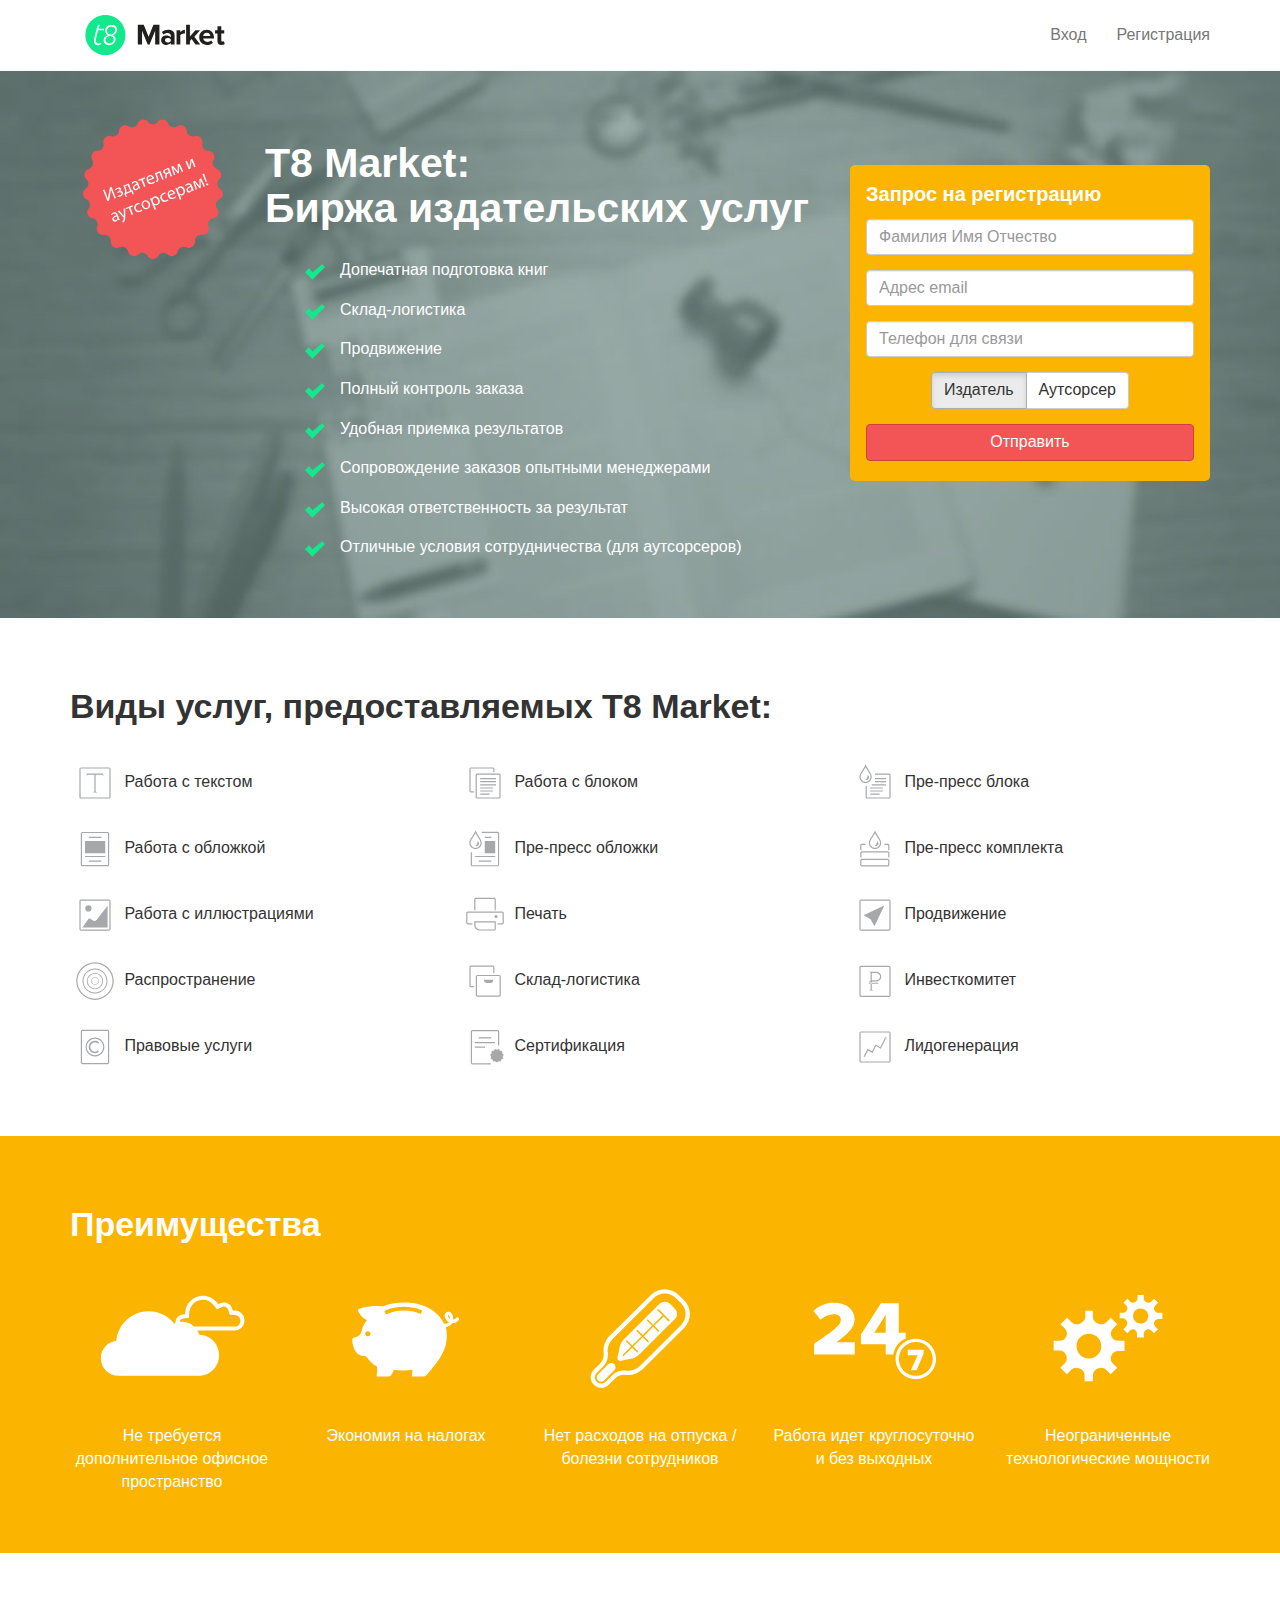
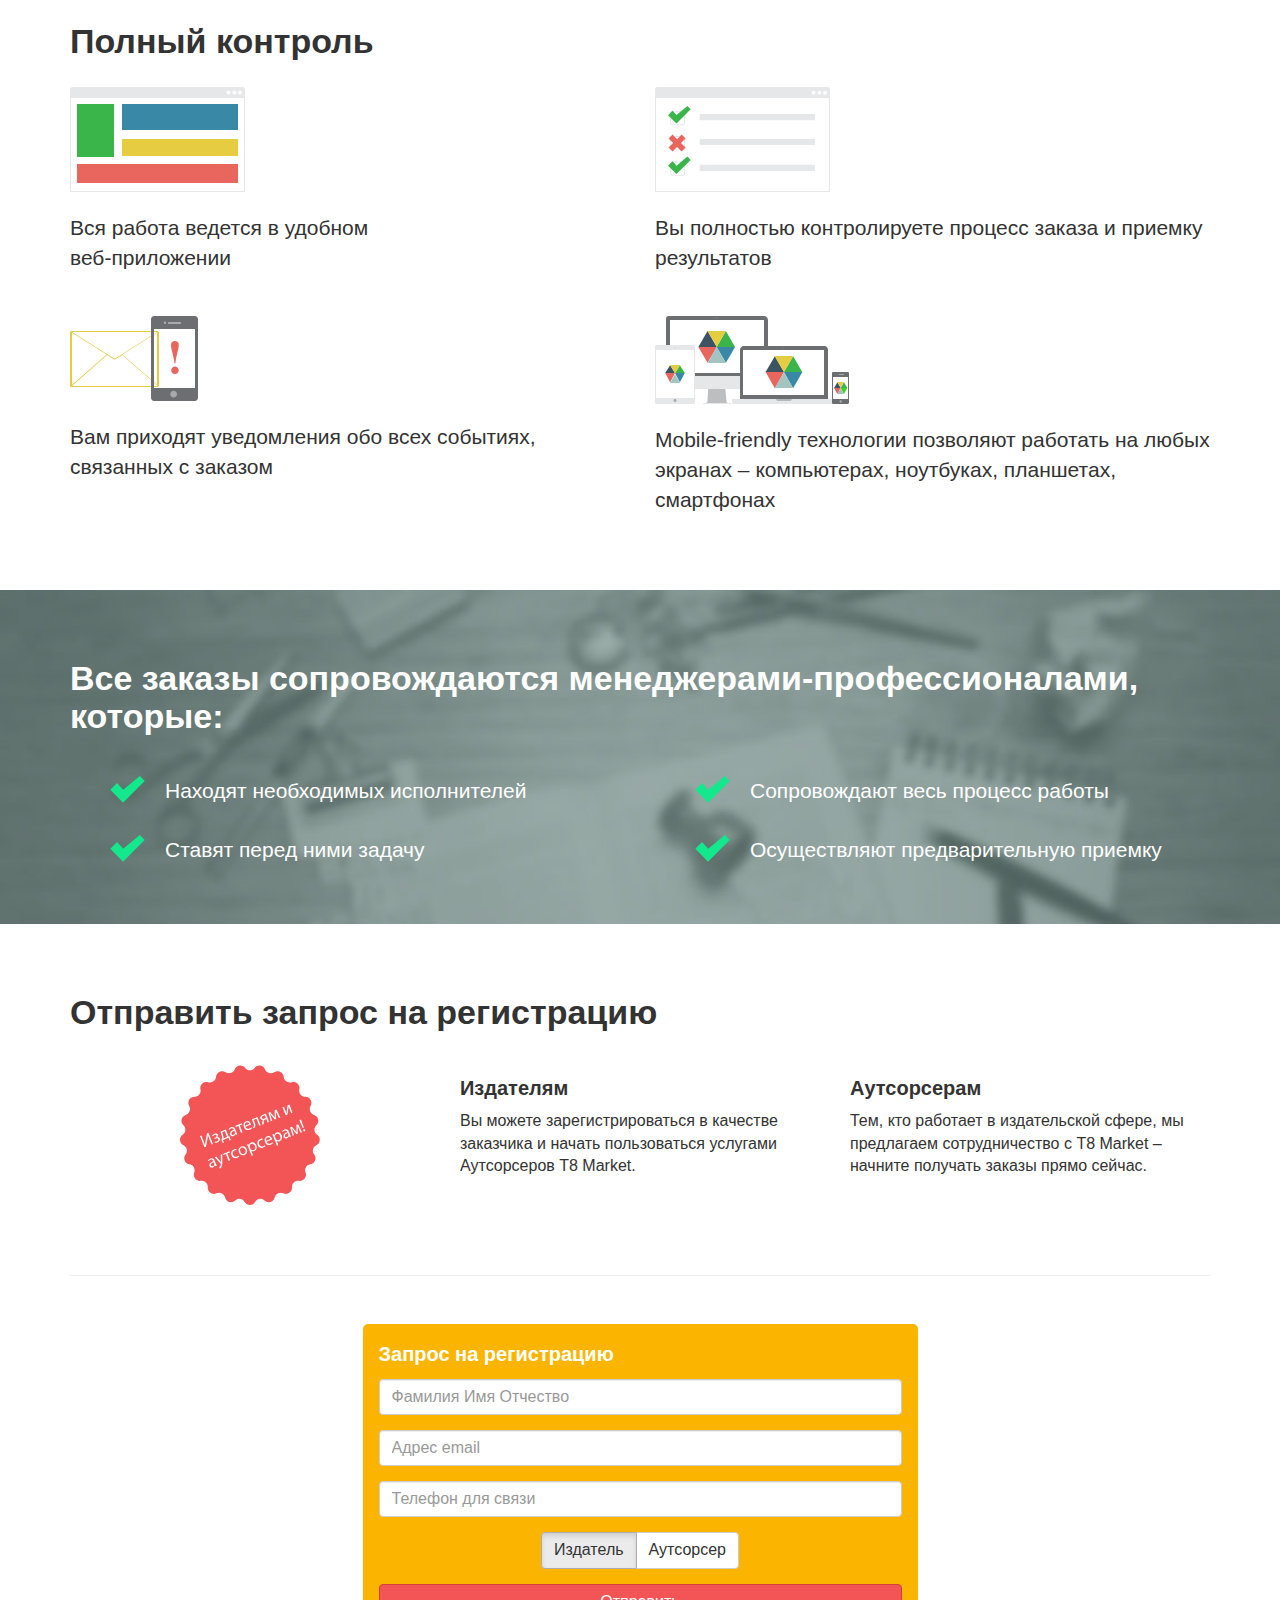
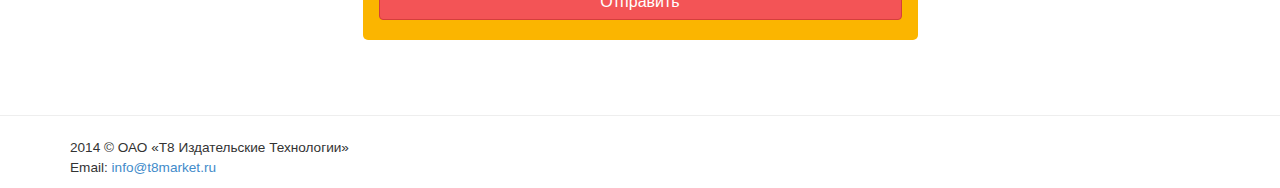
==== commit 727a1ba1: "version A finish" ====
--- a/converted-html/index.html
+++ b/converted-html/index.html
@@ -24,7 +24,7 @@
         </div>
         <div class="navbar-collapse collapse">
           <ul class="nav navbar-nav navbar-right">
-            <li><a href="#login">Вход</a></li>
+            <li><a href="http://app.t8market.ru">Вход</a></li>
             <li><a href="#register">Регистрация</a></li>
           </ul>
         </div><!--/.nav-collapse -->
@@ -63,39 +63,58 @@
             <div class="col-md-4">
                 <br/>
                 <br/>
-                <form class="t8s-lead-form" data-label="contact" action="">
-    <input type="hidden" name="projectId" value="t8.market"/>
-    <input type="hidden" name="campaignParams" value=""/>
-    <input type="hidden" name="campaignReferrer" value=""/>
-    <input type="hidden" name="formType" value="serviceRequest"/>
+                <form class="t8s-lead-form" data-label="contact" action=""
+      data-bv-feedbackicons-valid="glyphicon glyphicon-ok"
+      data-bv-feedbackicons-invalid="glyphicon glyphicon-remove"
+      data-bv-feedbackicons-validating="glyphicon glyphicon-refresh">
+    <!--<input type="hidden" name="projectId" value="t8.market"/>-->
+    <!--<input type="hidden" name="campaignParams" value=""/>-->
+    <!--<input type="hidden" name="campaignReferrer" value=""/>-->
+    <!--<input type="hidden" name="formType" value="serviceRequest"/>-->
 
     <h4 class="t8s-lead-form__title">Запрос на регистрацию</h4>
-    <div class="form-group" data-toggle="buttons">
-        <input name="fullName" type="text" class="form-control" placeholder="Ф. И. О." required/>
-    </div>
-    <div class="form-group">
-        <input name="email" type="email" class="form-control" placeholder="Email" required/>
-    </div>
-    <div class="form-group">
-        <input name="phone" type="tel" class="form-control" placeholder="Телефон" required/>
+    <div class="form-group">
+        <input name="fullName" type="text" class="form-control" placeholder="Фамилия Имя Отчество" required
+               data-bv-notempty="true"
+               data-bv-notempty-message="Пожалуйста введите Ф. И. О."
+
+               data-bv-stringlength="true"
+               data-bv-stringlength-min="6"
+               data-bv-stringlength-max="50"
+               data-bv-stringlength-message="Ф. И. О. не должно быть меньше 6 и не более 50 знаков"
+                />
+    </div>
+    <div class="form-group">
+        <input name="email" type="email" class="form-control" placeholder="Адрес email" required
+               data-bv-notempty="true"
+               data-bv-notempty-message="Пожалуйста введите email"
+                />
+    </div>
+    <div class="form-group">
+        <input name="phone" type="tel" class="form-control" placeholder="Телефон для связи" required
+               data-bv-notempty="true"
+               data-bv-notempty-message="Пожалуйста введите номер телефона для связи"
+                />
     </div>
     <div class="form-group text-center">
         <div class="btn-group" data-toggle="buttons">
             <label class="btn btn-default active">
-                <input type="radio" checked name="accountType" value="Publisher"/>
+                <input type="radio" name="account" checked  value="Publisher"/>
                 Издатель
             </label>
             <label class="btn btn-default">
-                <input type="radio" name="accountType" value="Outsourcer"/>
+                <input type="radio" name="account"  value="Outsourcer"/>
                 Аутсорсер
             </label>
         </div>
 
+
     </div>
     <div class="form-group">
         <button data-loading-text="Отправляем..." class="t8s-lead-form__button" type="submit">Отправить</button>
     </div>
 </form>
+
             </div>
         </div>
     </div>
@@ -253,7 +272,7 @@
 
     </div>
 </section>
-<section class="s-contact">
+<section class="s-contact" id="register">
     <!--section contact-->
     <h2>Отправить запрос на регистрацию</h2>
     <div class="row">
@@ -281,39 +300,58 @@
     <hr class="feature-divider"/>
     <div class="row">
         <div class="col-md-6 col-md-offset-3">
-              <form class="t8s-lead-form" data-label="contact" action="">
-    <input type="hidden" name="projectId" value="t8.market"/>
-    <input type="hidden" name="campaignParams" value=""/>
-    <input type="hidden" name="campaignReferrer" value=""/>
-    <input type="hidden" name="formType" value="serviceRequest"/>
+              <form class="t8s-lead-form" data-label="contact" action=""
+      data-bv-feedbackicons-valid="glyphicon glyphicon-ok"
+      data-bv-feedbackicons-invalid="glyphicon glyphicon-remove"
+      data-bv-feedbackicons-validating="glyphicon glyphicon-refresh">
+    <!--<input type="hidden" name="projectId" value="t8.market"/>-->
+    <!--<input type="hidden" name="campaignParams" value=""/>-->
+    <!--<input type="hidden" name="campaignReferrer" value=""/>-->
+    <!--<input type="hidden" name="formType" value="serviceRequest"/>-->
 
     <h4 class="t8s-lead-form__title">Запрос на регистрацию</h4>
-    <div class="form-group" data-toggle="buttons">
-        <input name="fullName" type="text" class="form-control" placeholder="Ф. И. О." required/>
-    </div>
-    <div class="form-group">
-        <input name="email" type="email" class="form-control" placeholder="Email" required/>
-    </div>
-    <div class="form-group">
-        <input name="phone" type="tel" class="form-control" placeholder="Телефон" required/>
+    <div class="form-group">
+        <input name="fullName" type="text" class="form-control" placeholder="Фамилия Имя Отчество" required
+               data-bv-notempty="true"
+               data-bv-notempty-message="Пожалуйста введите Ф. И. О."
+
+               data-bv-stringlength="true"
+               data-bv-stringlength-min="6"
+               data-bv-stringlength-max="50"
+               data-bv-stringlength-message="Ф. И. О. не должно быть меньше 6 и не более 50 знаков"
+                />
+    </div>
+    <div class="form-group">
+        <input name="email" type="email" class="form-control" placeholder="Адрес email" required
+               data-bv-notempty="true"
+               data-bv-notempty-message="Пожалуйста введите email"
+                />
+    </div>
+    <div class="form-group">
+        <input name="phone" type="tel" class="form-control" placeholder="Телефон для связи" required
+               data-bv-notempty="true"
+               data-bv-notempty-message="Пожалуйста введите номер телефона для связи"
+                />
     </div>
     <div class="form-group text-center">
         <div class="btn-group" data-toggle="buttons">
             <label class="btn btn-default active">
-                <input type="radio" checked name="accountType" value="Publisher"/>
+                <input type="radio" name="account" checked  value="Publisher"/>
                 Издатель
             </label>
             <label class="btn btn-default">
-                <input type="radio" name="accountType" value="Outsourcer"/>
+                <input type="radio" name="account"  value="Outsourcer"/>
                 Аутсорсер
             </label>
         </div>
 
+
     </div>
     <div class="form-group">
         <button data-loading-text="Отправляем..." class="t8s-lead-form__button" type="submit">Отправить</button>
     </div>
 </form>
+
         </div>
     </div>
 </section>
@@ -351,6 +389,28 @@
 
         <script src="assets/js/jquery.min.js"></script>
         <script src="assets/js/bootstrap.min.js"></script>
+        <script src="assets/js/bootstrapValidator.min.js"></script>
+        <script src="assets/js/language/ru_RU.min.js"></script>
         
+<script>
+    $(document).ready(function() {
+        $('.t8s-lead-form').bootstrapValidator({
+            fields: {
+                account: {
+                    validators: {
+                        notEmpty: {
+                            message: 'Пожалуйста выберите тип аккаунта'
+                        }
+                    }
+                }
+            }
+
+
+        });
+    });
+</script>
+
+
+
     </body>
 </html>
--- a/converted-html/assets/css/style.min.css
+++ b/converted-html/assets/css/style.min.css
@@ -1 +1 @@
-@charset "UTF-8";/*! normalize.css v3.0.0 | MIT License | git.io/normalize */html{-ms-text-size-adjust:100%;-webkit-text-size-adjust:100%}body{margin:0}article,aside,details,figcaption,figure,footer,header,hgroup,main,nav,section,summary{display:block}audio,canvas,progress,video{display:inline-block;vertical-align:baseline}audio:not([controls]){display:none;height:0}[hidden],template{display:none}a{background:0 0}a:active,a:hover{outline:0}b,strong{font-weight:700}dfn{font-style:italic}h1{margin:.67em 0}mark{background:#ff0;color:#000}sub,sup{font-size:75%;line-height:0;position:relative;vertical-align:baseline}sup{top:-.5em}sub{bottom:-.25em}img{border:0}svg:not(:root){overflow:hidden}hr{-moz-box-sizing:content-box;-webkit-box-sizing:content-box;box-sizing:content-box;height:0}pre{overflow:auto}code,kbd,pre,samp{font-size:1em}button,input,optgroup,select,textarea{color:inherit;font:inherit;margin:0}button{overflow:visible}button,select{text-transform:none}button,html input[type=button],input[type=reset],input[type=submit]{-webkit-appearance:button;cursor:pointer}button[disabled],html input[disabled]{cursor:default}button::-moz-focus-inner,input::-moz-focus-inner{border:0;padding:0}input[type=checkbox],input[type=radio]{-webkit-box-sizing:border-box;-moz-box-sizing:border-box;box-sizing:border-box;padding:0}input[type=number]::-webkit-inner-spin-button,input[type=number]::-webkit-outer-spin-button{height:auto}input[type=search]{-webkit-appearance:textfield}input[type=search]::-webkit-search-cancel-button,input[type=search]::-webkit-search-decoration{-webkit-appearance:none}textarea{overflow:auto}optgroup{font-weight:700}table{border-collapse:collapse;border-spacing:0}td,th{padding:0}@media print{*{text-shadow:none!important;color:#000!important;background:transparent!important;-webkit-box-shadow:none!important;box-shadow:none!important}a,a:visited{text-decoration:underline}a[href]:after{content:" (" attr(href) ")"}abbr[title]:after{content:" (" attr(title) ")"}a[href^="javascript:"]:after,a[href^="#"]:after{content:""}blockquote,pre{border:1px solid #999;page-break-inside:avoid}thead{display:table-header-group}img,tr{page-break-inside:avoid}img{max-width:100%!important}h2,h3,p{orphans:3;widows:3}h2,h3{page-break-after:avoid}select{background:#fff!important}.navbar{display:none}.table td,.table th{background-color:#fff!important}.btn>.caret,.dropup>.btn>.caret,.dropup>.t8s-lead-form__button>.caret,.dropup>.t8s-navbar-toggle>.caret,.t8s-lead-form__button>.caret,.t8s-navbar-toggle>.caret{border-top-color:#000!important}.label{border:1px solid #000}.table{border-collapse:collapse!important}.table-bordered td,.table-bordered th{border:1px solid #ddd!important}}*,:after,:before{-webkit-box-sizing:border-box;-moz-box-sizing:border-box;box-sizing:border-box}html{font-size:62.5%;-webkit-tap-highlight-color:transparent}body{font-size:16px;line-height:1.42857;color:#333;background-color:#fff}button,input,select,textarea{font-family:inherit;font-size:inherit;line-height:inherit}a{color:#428bca;text-decoration:none}a:focus,a:hover{color:#2a6496;text-decoration:underline}a:focus{outline:thin dotted;outline:5px auto -webkit-focus-ring-color;outline-offset:-2px}figure{margin:0}img{vertical-align:middle}.img-responsive{display:block;max-width:100%;height:auto}.img-rounded{border-radius:6px}.img-thumbnail{padding:4px;line-height:1.42857;background-color:#fff;border:1px solid #ddd;border-radius:4px;-webkit-transition:all .2s ease-in-out;transition:all .2s ease-in-out;display:inline-block;max-width:100%;height:auto}.img-circle{border-radius:50%}hr{margin-top:22px;margin-bottom:22px;border:0;border-top:1px solid #eee}.sr-only{position:absolute;width:1px;height:1px;margin:-1px;padding:0;overflow:hidden;clip:rect(0,0,0,0);border:0}.h1 .small,.h1 .t8s-book__author,.h1 footer,.h1 small,.h2 .small,.h2 .t8s-book__author,.h2 footer,.h2 small,.h3 .small,.h3 .t8s-book__author,.h3 footer,.h3 small,.h4 .small,.h4 .t8s-book__author,.h4 footer,.h4 small,.h5 .small,.h5 .t8s-book__author,.h5 footer,.h5 small,.h6 .small,.h6 .t8s-book__author,.h6 footer,.h6 small,h1 .small,h1 .t8s-book__author,h1 footer,h1 small,h2 .small,h2 .t8s-book__author,h2 footer,h2 small,h3 .small,h3 .t8s-book__author,h3 footer,h3 small,h4 .small,h4 .t8s-book__author,h4 footer,h4 small,h5 .small,h5 .t8s-book__author,h5 footer,h5 small,h6 .small,h6 .t8s-book__author,h6 footer,h6 small{font-weight:400;line-height:1;color:#999}.h1,.h2,.h3,h1,h2,h3{margin-top:22px;margin-bottom:11px}.h1 .small,.h1 .t8s-book__author,.h1 footer,.h1 small,.h2 .small,.h2 .t8s-book__author,.h2 footer,.h2 small,.h3 .small,.h3 .t8s-book__author,.h3 footer,.h3 small,h1 .small,h1 .t8s-book__author,h1 footer,h1 small,h2 .small,h2 .t8s-book__author,h2 footer,h2 small,h3 .small,h3 .t8s-book__author,h3 footer,h3 small{font-size:65%}.h4,.h5,.h6,h4,h5,h6{margin-top:11px;margin-bottom:11px}.h4 .small,.h4 .t8s-book__author,.h4 footer,.h4 small,.h5 .small,.h5 .t8s-book__author,.h5 footer,.h5 small,.h6 .small,.h6 .t8s-book__author,.h6 footer,.h6 small,h4 .small,h4 .t8s-book__author,h4 footer,h4 small,h5 .small,h5 .t8s-book__author,h5 footer,h5 small,h6 .small,h6 .t8s-book__author,h6 footer,h6 small{font-size:75%}.h1,h1{font-size:41px}.h2,h2{font-size:34px}.h3,h3{font-size:28px}.h4,h4{font-size:20px}.h5,h5{font-size:16px}.h6,h6{font-size:14px}p{margin:0 0 11px}.lead{margin-bottom:22px;font-size:18px;font-weight:200;line-height:1.4}@media (min-width:768px){.lead{font-size:24px}}.small,.t8s-book__author,footer,small{font-size:85%}cite{font-style:normal}.text-left{text-align:left}.text-right{text-align:right}.t8s-author,.text-center{text-align:center}.text-justify{text-align:justify}.text-muted{color:#999}.text-primary{color:#428bca}a.text-primary:hover{color:#3071a9}.text-success{color:#3c763d}a.text-success:hover{color:#2b542c}.text-info{color:#31708f}a.text-info:hover{color:#245269}.text-warning{color:#8a6d3b}a.text-warning:hover{color:#66512c}.text-danger{color:#a94442}a.text-danger:hover{color:#843534}.bg-primary{color:#fff;background-color:#428bca}a.bg-primary:hover{background-color:#3071a9}.bg-success{background-color:#dff0d8}a.bg-success:hover{background-color:#c1e2b3}.bg-info{background-color:#d9edf7}a.bg-info:hover{background-color:#afd9ee}.bg-warning{background-color:#fcf8e3}a.bg-warning:hover{background-color:#f7ecb5}.bg-danger{background-color:#f2dede}a.bg-danger:hover{background-color:#e4b9b9}.page-header{padding-bottom:10px;margin:44px 0 22px;border-bottom:1px solid #eee}ol,ul{margin-top:0;margin-bottom:11px}ol ol,ol ul,ul ol,ul ul{margin-bottom:0}.list-inline,.list-unstyled{padding-left:0;list-style:none}.list-inline>li{display:inline-block;padding-left:5px;padding-right:5px}.list-inline>li:first-child{padding-left:0}dl{margin-top:0;margin-bottom:22px}dd,dt{line-height:1.42857}dt{font-weight:700}dd{margin-left:0}@media (min-width:768px){.dl-horizontal dt{float:left;width:160px;clear:left;text-align:right;overflow:hidden;text-overflow:ellipsis;white-space:nowrap}.dl-horizontal dd{margin-left:180px}.dl-horizontal dd:after,.dl-horizontal dd:before{content:" ";display:table}.dl-horizontal dd:after{clear:both}}abbr[data-original-title],abbr[title]{cursor:help;border-bottom:1px dotted #999}.initialism{font-size:90%;text-transform:uppercase}blockquote{padding:11px 22px;margin:0 0 22px;font-size:20px;border-left:5px solid #eee}blockquote ol:last-child,blockquote p:last-child,blockquote ul:last-child{margin-bottom:0}blockquote .small,blockquote .t8s-book__author,blockquote footer,blockquote small{display:block;font-size:80%;line-height:1.42857;color:#999}blockquote .small:before,blockquote .t8s-book__author:before,blockquote footer:before,blockquote small:before{content:'\2014 \00A0'}.blockquote-reverse,blockquote.pull-right{padding-right:15px;padding-left:0;border-right:5px solid #eee;border-left:0;text-align:right}.blockquote-reverse .small:before,.blockquote-reverse .t8s-book__author:before,.blockquote-reverse footer:before,.blockquote-reverse small:before,blockquote.pull-right .small:before,blockquote.pull-right .t8s-book__author:before,blockquote.pull-right footer:before,blockquote.pull-right small:before{content:''}.blockquote-reverse .small:after,.blockquote-reverse .t8s-book__author:after,.blockquote-reverse footer:after,.blockquote-reverse small:after,blockquote.pull-right .small:after,blockquote.pull-right .t8s-book__author:after,blockquote.pull-right footer:after,blockquote.pull-right small:after{content:'\00A0 \2014'}blockquote:after,blockquote:before{content:""}address{margin-bottom:22px;font-style:normal;line-height:1.42857}code,kbd,pre,samp{font-family:Menlo,Monaco,Consolas,"Courier New",monospace}code{padding:2px 4px;font-size:90%;color:#c7254e;background-color:#f9f2f4;white-space:nowrap;border-radius:4px}kbd{padding:2px 4px;font-size:90%;color:#fff;background-color:#333;border-radius:3px;-webkit-box-shadow:inset 0 -1px 0 rgba(0,0,0,.25);box-shadow:inset 0 -1px 0 rgba(0,0,0,.25)}pre{display:block;padding:10.5px;margin:0 0 11px;font-size:15px;line-height:1.42857;word-break:break-all;word-wrap:break-word;color:#333;background-color:#f5f5f5;border:1px solid #ccc;border-radius:4px}pre code{padding:0;font-size:inherit;color:inherit;white-space:pre-wrap;background-color:transparent;border-radius:0}.pre-scrollable{max-height:340px;overflow-y:scroll}.container,.s-contact,.s-control,.s-features{margin-right:auto;margin-left:auto;padding-left:15px;padding-right:15px}.container:after,.container:before,.s-contact:after,.s-contact:before,.s-control:after,.s-control:before,.s-features:after,.s-features:before{content:" ";display:table}.container:after,.s-contact:after,.s-control:after,.s-features:after{clear:both}@media (min-width:768px){.container,.s-contact,.s-control,.s-features{width:750px}}@media (min-width:992px){.container,.s-contact,.s-control,.s-features{width:970px}}@media (min-width:1200px){.container,.s-contact,.s-control,.s-features{width:1170px}}.container-fluid{margin-right:auto;margin-left:auto;padding-left:15px;padding-right:15px}.container-fluid:after,.container-fluid:before{content:" ";display:table}.container-fluid:after{clear:both}.row,.s-advantages__row,.s-features__row{margin-left:-15px;margin-right:-15px}.row:after,.row:before,.s-advantages__row:after,.s-advantages__row:before,.s-features__row:after,.s-features__row:before{content:" ";display:table}.row:after,.s-advantages__row:after,.s-features__row:after{clear:both}.col-lg-1,.col-lg-10,.col-lg-11,.col-lg-12,.col-lg-2,.col-lg-3,.col-lg-4,.col-lg-5,.col-lg-6,.col-lg-7,.col-lg-8,.col-lg-9,.col-md-1,.col-md-10,.col-md-11,.col-md-12,.col-md-2,.col-md-3,.col-md-4,.col-md-5,.col-md-6,.col-md-7,.col-md-8,.col-md-9,.col-sm-1,.col-sm-10,.col-sm-11,.col-sm-12,.col-sm-2,.col-sm-3,.col-sm-4,.col-sm-5,.col-sm-6,.col-sm-7,.col-sm-8,.col-sm-9,.col-xs-1,.col-xs-10,.col-xs-11,.col-xs-12,.col-xs-2,.col-xs-3,.col-xs-4,.col-xs-5,.col-xs-6,.col-xs-7,.col-xs-8,.col-xs-9,.s-control__feature,.s-features__item{position:relative;min-height:1px;padding-left:15px;padding-right:15px}.col-xs-1,.col-xs-10,.col-xs-11,.col-xs-12,.col-xs-2,.col-xs-3,.col-xs-4,.col-xs-5,.col-xs-6,.col-xs-7,.col-xs-8,.col-xs-9{float:left}.col-xs-1{width:8.33333%}.col-xs-2{width:16.66667%}.col-xs-3{width:25%}.col-xs-4{width:33.33333%}.col-xs-5{width:41.66667%}.col-xs-6{width:50%}.col-xs-7{width:58.33333%}.col-xs-8{width:66.66667%}.col-xs-9{width:75%}.col-xs-10{width:83.33333%}.col-xs-11{width:91.66667%}.col-xs-12{width:100%}.col-xs-pull-0{right:0}.col-xs-pull-1{right:8.33333%}.col-xs-pull-2{right:16.66667%}.col-xs-pull-3{right:25%}.col-xs-pull-4{right:33.33333%}.col-xs-pull-5{right:41.66667%}.col-xs-pull-6{right:50%}.col-xs-pull-7{right:58.33333%}.col-xs-pull-8{right:66.66667%}.col-xs-pull-9{right:75%}.col-xs-pull-10{right:83.33333%}.col-xs-pull-11{right:91.66667%}.col-xs-pull-12{right:100%}.col-xs-push-0{left:0}.col-xs-push-1{left:8.33333%}.col-xs-push-2{left:16.66667%}.col-xs-push-3{left:25%}.col-xs-push-4{left:33.33333%}.col-xs-push-5{left:41.66667%}.col-xs-push-6{left:50%}.col-xs-push-7{left:58.33333%}.col-xs-push-8{left:66.66667%}.col-xs-push-9{left:75%}.col-xs-push-10{left:83.33333%}.col-xs-push-11{left:91.66667%}.col-xs-push-12{left:100%}.col-xs-offset-0{margin-left:0}.col-xs-offset-1{margin-left:8.33333%}.col-xs-offset-2{margin-left:16.66667%}.col-xs-offset-3{margin-left:25%}.col-xs-offset-4{margin-left:33.33333%}.col-xs-offset-5{margin-left:41.66667%}.col-xs-offset-6{margin-left:50%}.col-xs-offset-7{margin-left:58.33333%}.col-xs-offset-8{margin-left:66.66667%}.col-xs-offset-9{margin-left:75%}.col-xs-offset-10{margin-left:83.33333%}.col-xs-offset-11{margin-left:91.66667%}.col-xs-offset-12{margin-left:100%}@media (min-width:768px){.col-sm-1,.col-sm-10,.col-sm-11,.col-sm-12,.col-sm-2,.col-sm-3,.col-sm-4,.col-sm-5,.col-sm-6,.col-sm-7,.col-sm-8,.col-sm-9,.s-features__item{float:left}.col-sm-1{width:8.33333%}.col-sm-2{width:16.66667%}.col-sm-3{width:25%}.col-sm-4{width:33.33333%}.col-sm-5{width:41.66667%}.col-sm-6,.s-features__item{width:50%}.col-sm-7{width:58.33333%}.col-sm-8{width:66.66667%}.col-sm-9{width:75%}.col-sm-10{width:83.33333%}.col-sm-11{width:91.66667%}.col-sm-12{width:100%}.col-sm-pull-0{right:0}.col-sm-pull-1{right:8.33333%}.col-sm-pull-2{right:16.66667%}.col-sm-pull-3{right:25%}.col-sm-pull-4{right:33.33333%}.col-sm-pull-5{right:41.66667%}.col-sm-pull-6{right:50%}.col-sm-pull-7{right:58.33333%}.col-sm-pull-8{right:66.66667%}.col-sm-pull-9{right:75%}.col-sm-pull-10{right:83.33333%}.col-sm-pull-11{right:91.66667%}.col-sm-pull-12{right:100%}.col-sm-push-0{left:0}.col-sm-push-1{left:8.33333%}.col-sm-push-2{left:16.66667%}.col-sm-push-3{left:25%}.col-sm-push-4{left:33.33333%}.col-sm-push-5{left:41.66667%}.col-sm-push-6{left:50%}.col-sm-push-7{left:58.33333%}.col-sm-push-8{left:66.66667%}.col-sm-push-9{left:75%}.col-sm-push-10{left:83.33333%}.col-sm-push-11{left:91.66667%}.col-sm-push-12{left:100%}.col-sm-offset-0{margin-left:0}.col-sm-offset-1{margin-left:8.33333%}.col-sm-offset-2{margin-left:16.66667%}.col-sm-offset-3{margin-left:25%}.col-sm-offset-4{margin-left:33.33333%}.col-sm-offset-5{margin-left:41.66667%}.col-sm-offset-6{margin-left:50%}.col-sm-offset-7{margin-left:58.33333%}.col-sm-offset-8{margin-left:66.66667%}.col-sm-offset-9{margin-left:75%}.col-sm-offset-10{margin-left:83.33333%}.col-sm-offset-11{margin-left:91.66667%}.col-sm-offset-12{margin-left:100%}}@media (min-width:992px){.col-md-1,.col-md-10,.col-md-11,.col-md-12,.col-md-2,.col-md-3,.col-md-4,.col-md-5,.col-md-6,.col-md-7,.col-md-8,.col-md-9,.s-control__feature,.s-features__item{float:left}.col-md-1{width:8.33333%}.col-md-2{width:16.66667%}.col-md-3{width:25%}.col-md-4,.s-features__item{width:33.33333%}.col-md-5{width:41.66667%}.col-md-6,.s-control__feature{width:50%}.col-md-7{width:58.33333%}.col-md-8{width:66.66667%}.col-md-9{width:75%}.col-md-10{width:83.33333%}.col-md-11{width:91.66667%}.col-md-12{width:100%}.col-md-pull-0{right:0}.col-md-pull-1{right:8.33333%}.col-md-pull-2{right:16.66667%}.col-md-pull-3{right:25%}.col-md-pull-4{right:33.33333%}.col-md-pull-5{right:41.66667%}.col-md-pull-6{right:50%}.col-md-pull-7{right:58.33333%}.col-md-pull-8{right:66.66667%}.col-md-pull-9{right:75%}.col-md-pull-10{right:83.33333%}.col-md-pull-11{right:91.66667%}.col-md-pull-12{right:100%}.col-md-push-0{left:0}.col-md-push-1{left:8.33333%}.col-md-push-2{left:16.66667%}.col-md-push-3{left:25%}.col-md-push-4{left:33.33333%}.col-md-push-5{left:41.66667%}.col-md-push-6{left:50%}.col-md-push-7{left:58.33333%}.col-md-push-8{left:66.66667%}.col-md-push-9{left:75%}.col-md-push-10{left:83.33333%}.col-md-push-11{left:91.66667%}.col-md-push-12{left:100%}.col-md-offset-0{margin-left:0}.col-md-offset-1{margin-left:8.33333%}.col-md-offset-2{margin-left:16.66667%}.col-md-offset-3{margin-left:25%}.col-md-offset-4{margin-left:33.33333%}.col-md-offset-5{margin-left:41.66667%}.col-md-offset-6{margin-left:50%}.col-md-offset-7{margin-left:58.33333%}.col-md-offset-8{margin-left:66.66667%}.col-md-offset-9{margin-left:75%}.col-md-offset-10{margin-left:83.33333%}.col-md-offset-11{margin-left:91.66667%}.col-md-offset-12{margin-left:100%}}@media (min-width:1200px){.col-lg-1,.col-lg-10,.col-lg-11,.col-lg-12,.col-lg-2,.col-lg-3,.col-lg-4,.col-lg-5,.col-lg-6,.col-lg-7,.col-lg-8,.col-lg-9{float:left}.col-lg-1{width:8.33333%}.col-lg-2{width:16.66667%}.col-lg-3{width:25%}.col-lg-4{width:33.33333%}.col-lg-5{width:41.66667%}.col-lg-6{width:50%}.col-lg-7{width:58.33333%}.col-lg-8{width:66.66667%}.col-lg-9{width:75%}.col-lg-10{width:83.33333%}.col-lg-11{width:91.66667%}.col-lg-12{width:100%}.col-lg-pull-0{right:0}.col-lg-pull-1{right:8.33333%}.col-lg-pull-2{right:16.66667%}.col-lg-pull-3{right:25%}.col-lg-pull-4{right:33.33333%}.col-lg-pull-5{right:41.66667%}.col-lg-pull-6{right:50%}.col-lg-pull-7{right:58.33333%}.col-lg-pull-8{right:66.66667%}.col-lg-pull-9{right:75%}.col-lg-pull-10{right:83.33333%}.col-lg-pull-11{right:91.66667%}.col-lg-pull-12{right:100%}.col-lg-push-0{left:0}.col-lg-push-1{left:8.33333%}.col-lg-push-2{left:16.66667%}.col-lg-push-3{left:25%}.col-lg-push-4{left:33.33333%}.col-lg-push-5{left:41.66667%}.col-lg-push-6{left:50%}.col-lg-push-7{left:58.33333%}.col-lg-push-8{left:66.66667%}.col-lg-push-9{left:75%}.col-lg-push-10{left:83.33333%}.col-lg-push-11{left:91.66667%}.col-lg-push-12{left:100%}.col-lg-offset-0{margin-left:0}.col-lg-offset-1{margin-left:8.33333%}.col-lg-offset-2{margin-left:16.66667%}.col-lg-offset-3{margin-left:25%}.col-lg-offset-4{margin-left:33.33333%}.col-lg-offset-5{margin-left:41.66667%}.col-lg-offset-6{margin-left:50%}.col-lg-offset-7{margin-left:58.33333%}.col-lg-offset-8{margin-left:66.66667%}.col-lg-offset-9{margin-left:75%}.col-lg-offset-10{margin-left:83.33333%}.col-lg-offset-11{margin-left:91.66667%}.col-lg-offset-12{margin-left:100%}}table{max-width:100%;background-color:transparent}th{text-align:left}.table{width:100%;margin-bottom:22px}.table>tbody>tr>td,.table>tbody>tr>th,.table>tfoot>tr>td,.table>tfoot>tr>th,.table>thead>tr>td,.table>thead>tr>th{padding:8px;line-height:1.42857;vertical-align:top;border-top:1px solid #ddd}.table>thead>tr>th{vertical-align:bottom;border-bottom:2px solid #ddd}.table>caption+thead>tr:first-child>td,.table>caption+thead>tr:first-child>th,.table>colgroup+thead>tr:first-child>td,.table>colgroup+thead>tr:first-child>th,.table>thead:first-child>tr:first-child>td,.table>thead:first-child>tr:first-child>th{border-top:0}.table>tbody+tbody{border-top:2px solid #ddd}.table .table{background-color:#fff}.table-condensed>tbody>tr>td,.table-condensed>tbody>tr>th,.table-condensed>tfoot>tr>td,.table-condensed>tfoot>tr>th,.table-condensed>thead>tr>td,.table-condensed>thead>tr>th{padding:5px}.table-bordered,.table-bordered>tbody>tr>td,.table-bordered>tbody>tr>th,.table-bordered>tfoot>tr>td,.table-bordered>tfoot>tr>th,.table-bordered>thead>tr>td,.table-bordered>thead>tr>th{border:1px solid #ddd}.table-bordered>thead>tr>td,.table-bordered>thead>tr>th{border-bottom-width:2px}.table-striped>tbody>tr:nth-child(odd)>td,.table-striped>tbody>tr:nth-child(odd)>th{background-color:#f9f9f9}.table-hover>tbody>tr:hover>td,.table-hover>tbody>tr:hover>th{background-color:#f5f5f5}table col[class*=col-]{position:static;float:none;display:table-column}table td[class*=col-],table th[class*=col-]{position:static;float:none;display:table-cell}.table>tbody>tr.active>td,.table>tbody>tr.active>th,.table>tbody>tr>td.active,.table>tbody>tr>th.active,.table>tfoot>tr.active>td,.table>tfoot>tr.active>th,.table>tfoot>tr>td.active,.table>tfoot>tr>th.active,.table>thead>tr.active>td,.table>thead>tr.active>th,.table>thead>tr>td.active,.table>thead>tr>th.active{background-color:#f5f5f5}.table-hover>tbody>tr.active:hover>td,.table-hover>tbody>tr.active:hover>th,.table-hover>tbody>tr>td.active:hover,.table-hover>tbody>tr>th.active:hover{background-color:#e8e8e8}.table>tbody>tr.success>td,.table>tbody>tr.success>th,.table>tbody>tr>td.success,.table>tbody>tr>th.success,.table>tfoot>tr.success>td,.table>tfoot>tr.success>th,.table>tfoot>tr>td.success,.table>tfoot>tr>th.success,.table>thead>tr.success>td,.table>thead>tr.success>th,.table>thead>tr>td.success,.table>thead>tr>th.success{background-color:#dff0d8}.table-hover>tbody>tr.success:hover>td,.table-hover>tbody>tr.success:hover>th,.table-hover>tbody>tr>td.success:hover,.table-hover>tbody>tr>th.success:hover{background-color:#d0e9c6}.table>tbody>tr.info>td,.table>tbody>tr.info>th,.table>tbody>tr>td.info,.table>tbody>tr>th.info,.table>tfoot>tr.info>td,.table>tfoot>tr.info>th,.table>tfoot>tr>td.info,.table>tfoot>tr>th.info,.table>thead>tr.info>td,.table>thead>tr.info>th,.table>thead>tr>td.info,.table>thead>tr>th.info{background-color:#d9edf7}.table-hover>tbody>tr.info:hover>td,.table-hover>tbody>tr.info:hover>th,.table-hover>tbody>tr>td.info:hover,.table-hover>tbody>tr>th.info:hover{background-color:#c4e3f3}.table>tbody>tr.warning>td,.table>tbody>tr.warning>th,.table>tbody>tr>td.warning,.table>tbody>tr>th.warning,.table>tfoot>tr.warning>td,.table>tfoot>tr.warning>th,.table>tfoot>tr>td.warning,.table>tfoot>tr>th.warning,.table>thead>tr.warning>td,.table>thead>tr.warning>th,.table>thead>tr>td.warning,.table>thead>tr>th.warning{background-color:#fcf8e3}.table-hover>tbody>tr.warning:hover>td,.table-hover>tbody>tr.warning:hover>th,.table-hover>tbody>tr>td.warning:hover,.table-hover>tbody>tr>th.warning:hover{background-color:#faf2cc}.table>tbody>tr.danger>td,.table>tbody>tr.danger>th,.table>tbody>tr>td.danger,.table>tbody>tr>th.danger,.table>tfoot>tr.danger>td,.table>tfoot>tr.danger>th,.table>tfoot>tr>td.danger,.table>tfoot>tr>th.danger,.table>thead>tr.danger>td,.table>thead>tr.danger>th,.table>thead>tr>td.danger,.table>thead>tr>th.danger{background-color:#f2dede}.table-hover>tbody>tr.danger:hover>td,.table-hover>tbody>tr.danger:hover>th,.table-hover>tbody>tr>td.danger:hover,.table-hover>tbody>tr>th.danger:hover{background-color:#ebcccc}@media (max-width:767px){.table-responsive{width:100%;margin-bottom:16.5px;overflow-y:hidden;overflow-x:scroll;-ms-overflow-style:-ms-autohiding-scrollbar;border:1px solid #ddd;-webkit-overflow-scrolling:touch}.table-responsive>.table{margin-bottom:0}.table-responsive>.table>tbody>tr>td,.table-responsive>.table>tbody>tr>th,.table-responsive>.table>tfoot>tr>td,.table-responsive>.table>tfoot>tr>th,.table-responsive>.table>thead>tr>td,.table-responsive>.table>thead>tr>th{white-space:nowrap}.table-responsive>.table-bordered{border:0}.table-responsive>.table-bordered>tbody>tr>td:first-child,.table-responsive>.table-bordered>tbody>tr>th:first-child,.table-responsive>.table-bordered>tfoot>tr>td:first-child,.table-responsive>.table-bordered>tfoot>tr>th:first-child,.table-responsive>.table-bordered>thead>tr>td:first-child,.table-responsive>.table-bordered>thead>tr>th:first-child{border-left:0}.table-responsive>.table-bordered>tbody>tr>td:last-child,.table-responsive>.table-bordered>tbody>tr>th:last-child,.table-responsive>.table-bordered>tfoot>tr>td:last-child,.table-responsive>.table-bordered>tfoot>tr>th:last-child,.table-responsive>.table-bordered>thead>tr>td:last-child,.table-responsive>.table-bordered>thead>tr>th:last-child{border-right:0}.table-responsive>.table-bordered>tbody>tr:last-child>td,.table-responsive>.table-bordered>tbody>tr:last-child>th,.table-responsive>.table-bordered>tfoot>tr:last-child>td,.table-responsive>.table-bordered>tfoot>tr:last-child>th{border-bottom:0}}fieldset{padding:0;margin:0;border:0;min-width:0}legend{display:block;width:100%;padding:0;margin-bottom:22px;font-size:24px;line-height:inherit;color:#333;border:0;border-bottom:1px solid #e5e5e5}label{display:inline-block;margin-bottom:5px;font-weight:700}input[type=search]{-webkit-box-sizing:border-box;-moz-box-sizing:border-box;box-sizing:border-box}input[type=checkbox],input[type=radio]{margin:4px 0 0;line-height:normal}input[type=file]{display:block}input[type=range]{display:block;width:100%}select[multiple],select[size]{height:auto}input[type=checkbox]:focus,input[type=file]:focus,input[type=radio]:focus{outline:thin dotted;outline:5px auto -webkit-focus-ring-color;outline-offset:-2px}output{display:block;padding-top:7px;font-size:16px;line-height:1.42857;color:#555}.form-control{display:block;width:100%;height:36px;padding:6px 12px;font-size:16px;line-height:1.42857;color:#555;background-color:#fff;background-image:none;border:1px solid #ccc;border-radius:4px;-webkit-box-shadow:inset 0 1px 1px rgba(0,0,0,.075);box-shadow:inset 0 1px 1px rgba(0,0,0,.075);-webkit-transition:border-color ease-in-out .15s,-webkit-box-shadow ease-in-out .15s;transition:border-color ease-in-out .15s,box-shadow ease-in-out .15s}.form-control:focus{border-color:#66afe9;outline:0;-webkit-box-shadow:inset 0 1px 1px rgba(0,0,0,.075),0 0 8px rgba(102,175,233,.6);box-shadow:inset 0 1px 1px rgba(0,0,0,.075),0 0 8px rgba(102,175,233,.6)}.form-control:-moz-placeholder{color:#999}.form-control::-moz-placeholder{color:#999;opacity:1}.form-control:-ms-input-placeholder{color:#999}.form-control::-webkit-input-placeholder{color:#999}.form-control[disabled],.form-control[readonly],fieldset[disabled] .form-control{cursor:not-allowed;background-color:#eee;opacity:1}textarea.form-control{height:auto}input[type=date]{line-height:36px}.form-group{margin-bottom:15px}.checkbox,.radio{display:block;min-height:22px;margin-top:10px;margin-bottom:10px;padding-left:20px}.checkbox label,.radio label{display:inline;font-weight:400;cursor:pointer}.checkbox input[type=checkbox],.checkbox-inline input[type=checkbox],.radio input[type=radio],.radio-inline input[type=radio]{float:left;margin-left:-20px}.checkbox+.checkbox,.radio+.radio{margin-top:-5px}.checkbox-inline,.radio-inline{display:inline-block;padding-left:20px;margin-bottom:0;vertical-align:middle;font-weight:400;cursor:pointer}.checkbox-inline+.checkbox-inline,.radio-inline+.radio-inline{margin-top:0;margin-left:10px}.checkbox-inline[disabled],.checkbox[disabled],.radio-inline[disabled],.radio[disabled],fieldset[disabled] .checkbox,fieldset[disabled] .checkbox-inline,fieldset[disabled] .radio,fieldset[disabled] .radio-inline,fieldset[disabled] input[type=checkbox],fieldset[disabled] input[type=radio],input[type=checkbox][disabled],input[type=radio][disabled]{cursor:not-allowed}.input-group-sm>.form-control,.input-group-sm>.input-group-addon,.input-group-sm>.input-group-btn>.btn,.input-group-sm>.input-group-btn>.t8s-lead-form__button,.input-group-sm>.input-group-btn>.t8s-navbar-toggle,.input-sm{height:33px;padding:5px 10px;font-size:14px;line-height:1.5;border-radius:3px}.input-group-sm>.input-group-btn>select.btn,.input-group-sm>.input-group-btn>select.t8s-lead-form__button,.input-group-sm>.input-group-btn>select.t8s-navbar-toggle,.input-group-sm>select.form-control,.input-group-sm>select.input-group-addon,select.input-sm{height:33px;line-height:33px}.input-group-sm>.input-group-btn>select[multiple].btn,.input-group-sm>.input-group-btn>select[multiple].t8s-lead-form__button,.input-group-sm>.input-group-btn>select[multiple].t8s-navbar-toggle,.input-group-sm>.input-group-btn>textarea.btn,.input-group-sm>.input-group-btn>textarea.t8s-lead-form__button,.input-group-sm>.input-group-btn>textarea.t8s-navbar-toggle,.input-group-sm>select[multiple].form-control,.input-group-sm>select[multiple].input-group-addon,.input-group-sm>textarea.form-control,.input-group-sm>textarea.input-group-addon,select[multiple].input-sm,textarea.input-sm{height:auto}.input-group-lg>.form-control,.input-group-lg>.input-group-addon,.input-group-lg>.input-group-btn>.btn,.input-group-lg>.input-group-btn>.t8s-lead-form__button,.input-group-lg>.input-group-btn>.t8s-navbar-toggle,.input-lg{height:49px;padding:10px 16px;font-size:20px;line-height:1.33;border-radius:6px}.input-group-lg>.input-group-btn>select.btn,.input-group-lg>.input-group-btn>select.t8s-lead-form__button,.input-group-lg>.input-group-btn>select.t8s-navbar-toggle,.input-group-lg>select.form-control,.input-group-lg>select.input-group-addon,select.input-lg{height:49px;line-height:49px}.input-group-lg>.input-group-btn>select[multiple].btn,.input-group-lg>.input-group-btn>select[multiple].t8s-lead-form__button,.input-group-lg>.input-group-btn>select[multiple].t8s-navbar-toggle,.input-group-lg>.input-group-btn>textarea.btn,.input-group-lg>.input-group-btn>textarea.t8s-lead-form__button,.input-group-lg>.input-group-btn>textarea.t8s-navbar-toggle,.input-group-lg>select[multiple].form-control,.input-group-lg>select[multiple].input-group-addon,.input-group-lg>textarea.form-control,.input-group-lg>textarea.input-group-addon,select[multiple].input-lg,textarea.input-lg{height:auto}.has-feedback{position:relative}.has-feedback .form-control{padding-right:45px}.has-feedback .form-control-feedback{position:absolute;top:27px;right:0;display:block;width:36px;height:36px;line-height:36px;text-align:center}.has-success .checkbox,.has-success .checkbox-inline,.has-success .control-label,.has-success .help-block,.has-success .radio,.has-success .radio-inline{color:#3c763d}.has-success .form-control{border-color:#3c763d;-webkit-box-shadow:inset 0 1px 1px rgba(0,0,0,.075);box-shadow:inset 0 1px 1px rgba(0,0,0,.075)}.has-success .form-control:focus{border-color:#2b542c;-webkit-box-shadow:inset 0 1px 1px rgba(0,0,0,.075),0 0 6px #67b168;box-shadow:inset 0 1px 1px rgba(0,0,0,.075),0 0 6px #67b168}.has-success .input-group-addon{color:#3c763d;border-color:#3c763d;background-color:#dff0d8}.has-success .form-control-feedback{color:#3c763d}.has-warning .checkbox,.has-warning .checkbox-inline,.has-warning .control-label,.has-warning .help-block,.has-warning .radio,.has-warning .radio-inline{color:#8a6d3b}.has-warning .form-control{border-color:#8a6d3b;-webkit-box-shadow:inset 0 1px 1px rgba(0,0,0,.075);box-shadow:inset 0 1px 1px rgba(0,0,0,.075)}.has-warning .form-control:focus{border-color:#66512c;-webkit-box-shadow:inset 0 1px 1px rgba(0,0,0,.075),0 0 6px #c0a16b;box-shadow:inset 0 1px 1px rgba(0,0,0,.075),0 0 6px #c0a16b}.has-warning .input-group-addon{color:#8a6d3b;border-color:#8a6d3b;background-color:#fcf8e3}.has-warning .form-control-feedback{color:#8a6d3b}.has-error .checkbox,.has-error .checkbox-inline,.has-error .control-label,.has-error .help-block,.has-error .radio,.has-error .radio-inline{color:#a94442}.has-error .form-control{border-color:#a94442;-webkit-box-shadow:inset 0 1px 1px rgba(0,0,0,.075);box-shadow:inset 0 1px 1px rgba(0,0,0,.075)}.has-error .form-control:focus{border-color:#843534;-webkit-box-shadow:inset 0 1px 1px rgba(0,0,0,.075),0 0 6px #ce8483;box-shadow:inset 0 1px 1px rgba(0,0,0,.075),0 0 6px #ce8483}.has-error .input-group-addon{color:#a94442;border-color:#a94442;background-color:#f2dede}.has-error .form-control-feedback{color:#a94442}.form-control-static{margin-bottom:0}.help-block{display:block;margin-top:5px;margin-bottom:10px;color:#737373}@media (min-width:768px){.form-inline .form-group,.navbar-form .form-group{display:inline-block;margin-bottom:0;vertical-align:middle}.form-inline .form-control,.navbar-form .form-control{display:inline-block;width:auto;vertical-align:middle}.form-inline .control-label,.navbar-form .control-label{margin-bottom:0;vertical-align:middle}.form-inline .checkbox,.form-inline .radio,.navbar-form .checkbox,.navbar-form .radio{display:inline-block;margin-top:0;margin-bottom:0;padding-left:0;vertical-align:middle}.form-inline .checkbox input[type=checkbox],.form-inline .radio input[type=radio],.navbar-form .checkbox input[type=checkbox],.navbar-form .radio input[type=radio]{float:none;margin-left:0}.form-inline .has-feedback .form-control-feedback,.navbar-form .has-feedback .form-control-feedback{top:0}}.form-horizontal .checkbox,.form-horizontal .checkbox-inline,.form-horizontal .control-label,.form-horizontal .radio,.form-horizontal .radio-inline{margin-top:0;margin-bottom:0;padding-top:7px}.form-horizontal .checkbox,.form-horizontal .radio{min-height:29px}.form-horizontal .form-group{margin-left:-15px;margin-right:-15px}.form-horizontal .form-group:after,.form-horizontal .form-group:before{content:" ";display:table}.form-horizontal .form-group:after{clear:both}.form-horizontal .form-control-static{padding-top:7px}@media (min-width:768px){.form-horizontal .control-label{text-align:right}}.form-horizontal .has-feedback .form-control-feedback{top:0;right:15px}.btn,.t8s-lead-form__button,.t8s-navbar-toggle{display:inline-block;margin-bottom:0;font-weight:400;text-align:center;vertical-align:middle;cursor:pointer;background-image:none;border:1px solid transparent;white-space:nowrap;padding:6px 12px;font-size:16px;line-height:1.42857;border-radius:4px;-webkit-user-select:none;-moz-user-select:none;-ms-user-select:none;-o-user-select:none;user-select:none}.btn:focus,.t8s-lead-form__button:focus,.t8s-navbar-toggle:focus{outline:thin dotted;outline:5px auto -webkit-focus-ring-color;outline-offset:-2px}.btn:focus,.btn:hover,.t8s-lead-form__button:focus,.t8s-lead-form__button:hover,.t8s-navbar-toggle:focus,.t8s-navbar-toggle:hover{color:#333;text-decoration:none}.active.t8s-lead-form__button,.active.t8s-navbar-toggle,.btn.active,.btn:active,.t8s-lead-form__button:active,.t8s-navbar-toggle:active{outline:0;background-image:none;-webkit-box-shadow:inset 0 3px 5px rgba(0,0,0,.125);box-shadow:inset 0 3px 5px rgba(0,0,0,.125)}.btn.disabled,.btn[disabled],.disabled.t8s-lead-form__button,.disabled.t8s-navbar-toggle,[disabled].t8s-lead-form__button,[disabled].t8s-navbar-toggle,fieldset[disabled] .btn,fieldset[disabled] .t8s-lead-form__button,fieldset[disabled] .t8s-navbar-toggle{cursor:not-allowed;pointer-events:none;opacity:.65;filter:alpha(opacity=65);-webkit-box-shadow:none;box-shadow:none}.btn-default{color:#333;background-color:#fff;border-color:#ccc}.btn-default.active,.btn-default:active,.btn-default:focus,.btn-default:hover,.open .btn-default.dropdown-toggle{color:#333;background-color:#ebebeb;border-color:#adadad}.btn-default.active,.btn-default:active,.open .btn-default.dropdown-toggle{background-image:none}.btn-default.disabled,.btn-default.disabled.active,.btn-default.disabled:active,.btn-default.disabled:focus,.btn-default.disabled:hover,.btn-default[disabled],.btn-default[disabled].active,.btn-default[disabled]:active,.btn-default[disabled]:focus,.btn-default[disabled]:hover,fieldset[disabled] .btn-default,fieldset[disabled] .btn-default.active,fieldset[disabled] .btn-default:active,fieldset[disabled] .btn-default:focus,fieldset[disabled] .btn-default:hover{background-color:#fff;border-color:#ccc}.btn-default .badge{color:#fff;background-color:#333}.btn-primary{color:#fff;background-color:#428bca;border-color:#357ebd}.btn-primary.active,.btn-primary:active,.btn-primary:focus,.btn-primary:hover,.open .btn-primary.dropdown-toggle{color:#fff;background-color:#3276b1;border-color:#285e8e}.btn-primary.active,.btn-primary:active,.open .btn-primary.dropdown-toggle{background-image:none}.btn-primary.disabled,.btn-primary.disabled.active,.btn-primary.disabled:active,.btn-primary.disabled:focus,.btn-primary.disabled:hover,.btn-primary[disabled],.btn-primary[disabled].active,.btn-primary[disabled]:active,.btn-primary[disabled]:focus,.btn-primary[disabled]:hover,fieldset[disabled] .btn-primary,fieldset[disabled] .btn-primary.active,fieldset[disabled] .btn-primary:active,fieldset[disabled] .btn-primary:focus,fieldset[disabled] .btn-primary:hover{background-color:#428bca;border-color:#357ebd}.btn-primary .badge{color:#428bca;background-color:#fff}.btn-success{color:#fff;background-color:#5cb85c;border-color:#4cae4c}.btn-success.active,.btn-success:active,.btn-success:focus,.btn-success:hover,.open .btn-success.dropdown-toggle{color:#fff;background-color:#47a447;border-color:#398439}.btn-success.active,.btn-success:active,.open .btn-success.dropdown-toggle{background-image:none}.btn-success.disabled,.btn-success.disabled.active,.btn-success.disabled:active,.btn-success.disabled:focus,.btn-success.disabled:hover,.btn-success[disabled],.btn-success[disabled].active,.btn-success[disabled]:active,.btn-success[disabled]:focus,.btn-success[disabled]:hover,fieldset[disabled] .btn-success,fieldset[disabled] .btn-success.active,fieldset[disabled] .btn-success:active,fieldset[disabled] .btn-success:focus,fieldset[disabled] .btn-success:hover{background-color:#5cb85c;border-color:#4cae4c}.btn-success .badge{color:#5cb85c;background-color:#fff}.btn-info{color:#fff;background-color:#5bc0de;border-color:#46b8da}.btn-info.active,.btn-info:active,.btn-info:focus,.btn-info:hover,.open .btn-info.dropdown-toggle{color:#fff;background-color:#39b3d7;border-color:#269abc}.btn-info.active,.btn-info:active,.open .btn-info.dropdown-toggle{background-image:none}.btn-info.disabled,.btn-info.disabled.active,.btn-info.disabled:active,.btn-info.disabled:focus,.btn-info.disabled:hover,.btn-info[disabled],.btn-info[disabled].active,.btn-info[disabled]:active,.btn-info[disabled]:focus,.btn-info[disabled]:hover,fieldset[disabled] .btn-info,fieldset[disabled] .btn-info.active,fieldset[disabled] .btn-info:active,fieldset[disabled] .btn-info:focus,fieldset[disabled] .btn-info:hover{background-color:#5bc0de;border-color:#46b8da}.btn-info .badge{color:#5bc0de;background-color:#fff}.btn-warning{color:#fff;background-color:#f0ad4e;border-color:#eea236}.btn-warning.active,.btn-warning:active,.btn-warning:focus,.btn-warning:hover,.open .btn-warning.dropdown-toggle{color:#fff;background-color:#ed9c28;border-color:#d58512}.btn-warning.active,.btn-warning:active,.open .btn-warning.dropdown-toggle{background-image:none}.btn-warning.disabled,.btn-warning.disabled.active,.btn-warning.disabled:active,.btn-warning.disabled:focus,.btn-warning.disabled:hover,.btn-warning[disabled],.btn-warning[disabled].active,.btn-warning[disabled]:active,.btn-warning[disabled]:focus,.btn-warning[disabled]:hover,fieldset[disabled] .btn-warning,fieldset[disabled] .btn-warning.active,fieldset[disabled] .btn-warning:active,fieldset[disabled] .btn-warning:focus,fieldset[disabled] .btn-warning:hover{background-color:#f0ad4e;border-color:#eea236}.btn-warning .badge{color:#f0ad4e;background-color:#fff}.btn-danger,.t8s-lead-form__button{color:#fff;background-color:#d9534f;border-color:#d43f3a}.active.t8s-lead-form__button,.btn-danger.active,.btn-danger:active,.btn-danger:focus,.btn-danger:hover,.open .btn-danger.dropdown-toggle,.open .dropdown-toggle.t8s-lead-form__button,.t8s-lead-form__button:active,.t8s-lead-form__button:focus,.t8s-lead-form__button:hover{color:#fff;background-color:#d2322d;border-color:#ac2925}.active.t8s-lead-form__button,.btn-danger.active,.btn-danger:active,.open .btn-danger.dropdown-toggle,.open .dropdown-toggle.t8s-lead-form__button,.t8s-lead-form__button:active{background-image:none}.btn-danger.disabled,.btn-danger.disabled.active,.btn-danger.disabled:active,.btn-danger.disabled:focus,.btn-danger.disabled:hover,.btn-danger[disabled],.btn-danger[disabled].active,.btn-danger[disabled]:active,.btn-danger[disabled]:focus,.btn-danger[disabled]:hover,.disabled.active.t8s-lead-form__button,.disabled.t8s-lead-form__button,.disabled.t8s-lead-form__button:active,.disabled.t8s-lead-form__button:focus,.disabled.t8s-lead-form__button:hover,[disabled].active.t8s-lead-form__button,[disabled].t8s-lead-form__button,[disabled].t8s-lead-form__button:active,[disabled].t8s-lead-form__button:focus,[disabled].t8s-lead-form__button:hover,fieldset[disabled] .active.t8s-lead-form__button,fieldset[disabled] .btn-danger,fieldset[disabled] .btn-danger.active,fieldset[disabled] .btn-danger:active,fieldset[disabled] .btn-danger:focus,fieldset[disabled] .btn-danger:hover,fieldset[disabled] .t8s-lead-form__button,fieldset[disabled] .t8s-lead-form__button:active,fieldset[disabled] .t8s-lead-form__button:focus,fieldset[disabled] .t8s-lead-form__button:hover{background-color:#d9534f;border-color:#d43f3a}.btn-danger .badge,.t8s-lead-form__button .badge{color:#d9534f;background-color:#fff}.btn-link{color:#428bca;font-weight:400;cursor:pointer;border-radius:0}.btn-link,.btn-link:active,.btn-link[disabled],fieldset[disabled] .btn-link{background-color:transparent;-webkit-box-shadow:none;box-shadow:none}.btn-link,.btn-link:active,.btn-link:focus,.btn-link:hover{border-color:transparent}.btn-link:focus,.btn-link:hover{color:#2a6496;text-decoration:underline;background-color:transparent}.btn-link[disabled]:focus,.btn-link[disabled]:hover,fieldset[disabled] .btn-link:focus,fieldset[disabled] .btn-link:hover{color:#999;text-decoration:none}.btn-group-lg>.btn,.btn-group-lg>.t8s-lead-form__button,.btn-group-lg>.t8s-navbar-toggle,.btn-lg{padding:10px 16px;font-size:20px;line-height:1.33;border-radius:6px}.btn-group-sm>.btn,.btn-group-sm>.t8s-lead-form__button,.btn-group-sm>.t8s-navbar-toggle,.btn-sm{padding:5px 10px;font-size:14px;line-height:1.5;border-radius:3px}.btn-group-xs>.btn,.btn-group-xs>.t8s-lead-form__button,.btn-group-xs>.t8s-navbar-toggle,.btn-xs{padding:1px 5px;font-size:14px;line-height:1.5;border-radius:3px}.btn-block,.t8s-lead-form__button{display:block;width:100%;padding-left:0;padding-right:0}.btn-block+.btn-block,.btn-block+.t8s-lead-form__button,.t8s-lead-form__button+.btn-block,.t8s-lead-form__button+.t8s-lead-form__button{margin-top:5px}input[type=button].btn-block,input[type=button].t8s-lead-form__button,input[type=reset].btn-block,input[type=reset].t8s-lead-form__button,input[type=submit].btn-block,input[type=submit].t8s-lead-form__button{width:100%}.fade{opacity:0;-webkit-transition:opacity .15s linear;transition:opacity .15s linear}.fade.in{opacity:1}.collapse{display:none}.collapse.in{display:block}.collapsing{position:relative;height:0;overflow:hidden;-webkit-transition:height .35s ease;transition:height .35s ease}@font-face{font-family:'Glyphicons Halflings';src:url(bootstrap/glyphicons-halflings-regular.eot);src:url(bootstrap/glyphicons-halflings-regular.eot?#iefix) format("embedded-opentype"),url(bootstrap/glyphicons-halflings-regular.woff) format("woff"),url(bootstrap/glyphicons-halflings-regular.ttf) format("truetype"),url(bootstrap/glyphicons-halflings-regular.svg#glyphicons_halflingsregular) format("svg")}.glyphicon{position:relative;top:1px;display:inline-block;font-family:'Glyphicons Halflings';font-style:normal;font-weight:400;line-height:1;-webkit-font-smoothing:antialiased;-moz-osx-font-smoothing:grayscale}.glyphicon-asterisk:before{content:"\2a"}.glyphicon-plus:before{content:"\2b"}.glyphicon-euro:before{content:"\20ac"}.glyphicon-minus:before{content:"\2212"}.glyphicon-cloud:before{content:"\2601"}.glyphicon-envelope:before{content:"\2709"}.glyphicon-pencil:before{content:"\270f"}.glyphicon-glass:before{content:"\e001"}.glyphicon-music:before{content:"\e002"}.glyphicon-search:before{content:"\e003"}.glyphicon-heart:before{content:"\e005"}.glyphicon-star:before{content:"\e006"}.glyphicon-star-empty:before{content:"\e007"}.glyphicon-user:before{content:"\e008"}.glyphicon-film:before{content:"\e009"}.glyphicon-th-large:before{content:"\e010"}.glyphicon-th:before{content:"\e011"}.glyphicon-th-list:before{content:"\e012"}.glyphicon-ok:before{content:"\e013"}.glyphicon-remove:before{content:"\e014"}.glyphicon-zoom-in:before{content:"\e015"}.glyphicon-zoom-out:before{content:"\e016"}.glyphicon-off:before{content:"\e017"}.glyphicon-signal:before{content:"\e018"}.glyphicon-cog:before{content:"\e019"}.glyphicon-trash:before{content:"\e020"}.glyphicon-home:before{content:"\e021"}.glyphicon-file:before{content:"\e022"}.glyphicon-time:before{content:"\e023"}.glyphicon-road:before{content:"\e024"}.glyphicon-download-alt:before{content:"\e025"}.glyphicon-download:before{content:"\e026"}.glyphicon-upload:before{content:"\e027"}.glyphicon-inbox:before{content:"\e028"}.glyphicon-play-circle:before{content:"\e029"}.glyphicon-repeat:before{content:"\e030"}.glyphicon-refresh:before{content:"\e031"}.glyphicon-list-alt:before{content:"\e032"}.glyphicon-lock:before{content:"\e033"}.glyphicon-flag:before{content:"\e034"}.glyphicon-headphones:before{content:"\e035"}.glyphicon-volume-off:before{content:"\e036"}.glyphicon-volume-down:before{content:"\e037"}.glyphicon-volume-up:before{content:"\e038"}.glyphicon-qrcode:before{content:"\e039"}.glyphicon-barcode:before{content:"\e040"}.glyphicon-tag:before{content:"\e041"}.glyphicon-tags:before{content:"\e042"}.glyphicon-book:before{content:"\e043"}.glyphicon-bookmark:before{content:"\e044"}.glyphicon-print:before{content:"\e045"}.glyphicon-camera:before{content:"\e046"}.glyphicon-font:before{content:"\e047"}.glyphicon-bold:before{content:"\e048"}.glyphicon-italic:before{content:"\e049"}.glyphicon-text-height:before{content:"\e050"}.glyphicon-text-width:before{content:"\e051"}.glyphicon-align-left:before{content:"\e052"}.glyphicon-align-center:before{content:"\e053"}.glyphicon-align-right:before{content:"\e054"}.glyphicon-align-justify:before{content:"\e055"}.glyphicon-list:before{content:"\e056"}.glyphicon-indent-left:before{content:"\e057"}.glyphicon-indent-right:before{content:"\e058"}.glyphicon-facetime-video:before{content:"\e059"}.glyphicon-picture:before{content:"\e060"}.glyphicon-map-marker:before{content:"\e062"}.glyphicon-adjust:before{content:"\e063"}.glyphicon-tint:before{content:"\e064"}.glyphicon-edit:before{content:"\e065"}.glyphicon-share:before{content:"\e066"}.glyphicon-check:before{content:"\e067"}.glyphicon-move:before{content:"\e068"}.glyphicon-step-backward:before{content:"\e069"}.glyphicon-fast-backward:before{content:"\e070"}.glyphicon-backward:before{content:"\e071"}.glyphicon-play:before{content:"\e072"}.glyphicon-pause:before{content:"\e073"}.glyphicon-stop:before{content:"\e074"}.glyphicon-forward:before{content:"\e075"}.glyphicon-fast-forward:before{content:"\e076"}.glyphicon-step-forward:before{content:"\e077"}.glyphicon-eject:before{content:"\e078"}.glyphicon-chevron-left:before{content:"\e079"}.glyphicon-chevron-right:before{content:"\e080"}.glyphicon-plus-sign:before{content:"\e081"}.glyphicon-minus-sign:before{content:"\e082"}.glyphicon-remove-sign:before{content:"\e083"}.glyphicon-ok-sign:before{content:"\e084"}.glyphicon-question-sign:before{content:"\e085"}.glyphicon-info-sign:before{content:"\e086"}.glyphicon-screenshot:before{content:"\e087"}.glyphicon-remove-circle:before{content:"\e088"}.glyphicon-ok-circle:before{content:"\e089"}.glyphicon-ban-circle:before{content:"\e090"}.glyphicon-arrow-left:before{content:"\e091"}.glyphicon-arrow-right:before{content:"\e092"}.glyphicon-arrow-up:before{content:"\e093"}.glyphicon-arrow-down:before{content:"\e094"}.glyphicon-share-alt:before{content:"\e095"}.glyphicon-resize-full:before{content:"\e096"}.glyphicon-resize-small:before{content:"\e097"}.glyphicon-exclamation-sign:before{content:"\e101"}.glyphicon-gift:before{content:"\e102"}.glyphicon-leaf:before{content:"\e103"}.glyphicon-fire:before{content:"\e104"}.glyphicon-eye-open:before{content:"\e105"}.glyphicon-eye-close:before{content:"\e106"}.glyphicon-warning-sign:before{content:"\e107"}.glyphicon-plane:before{content:"\e108"}.glyphicon-calendar:before{content:"\e109"}.glyphicon-random:before{content:"\e110"}.glyphicon-comment:before{content:"\e111"}.glyphicon-magnet:before{content:"\e112"}.glyphicon-chevron-up:before{content:"\e113"}.glyphicon-chevron-down:before{content:"\e114"}.glyphicon-retweet:before{content:"\e115"}.glyphicon-shopping-cart:before{content:"\e116"}.glyphicon-folder-close:before{content:"\e117"}.glyphicon-folder-open:before{content:"\e118"}.glyphicon-resize-vertical:before{content:"\e119"}.glyphicon-resize-horizontal:before{content:"\e120"}.glyphicon-hdd:before{content:"\e121"}.glyphicon-bullhorn:before{content:"\e122"}.glyphicon-bell:before{content:"\e123"}.glyphicon-certificate:before{content:"\e124"}.glyphicon-thumbs-up:before{content:"\e125"}.glyphicon-thumbs-down:before{content:"\e126"}.glyphicon-hand-right:before{content:"\e127"}.glyphicon-hand-left:before{content:"\e128"}.glyphicon-hand-up:before{content:"\e129"}.glyphicon-hand-down:before{content:"\e130"}.glyphicon-circle-arrow-right:before{content:"\e131"}.glyphicon-circle-arrow-left:before{content:"\e132"}.glyphicon-circle-arrow-up:before{content:"\e133"}.glyphicon-circle-arrow-down:before{content:"\e134"}.glyphicon-globe:before{content:"\e135"}.glyphicon-wrench:before{content:"\e136"}.glyphicon-tasks:before{content:"\e137"}.glyphicon-filter:before{content:"\e138"}.glyphicon-briefcase:before{content:"\e139"}.glyphicon-fullscreen:before{content:"\e140"}.glyphicon-dashboard:before{content:"\e141"}.glyphicon-paperclip:before{content:"\e142"}.glyphicon-heart-empty:before{content:"\e143"}.glyphicon-link:before{content:"\e144"}.glyphicon-phone:before{content:"\e145"}.glyphicon-pushpin:before{content:"\e146"}.glyphicon-usd:before{content:"\e148"}.glyphicon-gbp:before{content:"\e149"}.glyphicon-sort:before{content:"\e150"}.glyphicon-sort-by-alphabet:before{content:"\e151"}.glyphicon-sort-by-alphabet-alt:before{content:"\e152"}.glyphicon-sort-by-order:before{content:"\e153"}.glyphicon-sort-by-order-alt:before{content:"\e154"}.glyphicon-sort-by-attributes:before{content:"\e155"}.glyphicon-sort-by-attributes-alt:before{content:"\e156"}.glyphicon-unchecked:before{content:"\e157"}.glyphicon-expand:before{content:"\e158"}.glyphicon-collapse-down:before{content:"\e159"}.glyphicon-collapse-up:before{content:"\e160"}.glyphicon-log-in:before{content:"\e161"}.glyphicon-flash:before{content:"\e162"}.glyphicon-log-out:before{content:"\e163"}.glyphicon-new-window:before{content:"\e164"}.glyphicon-record:before{content:"\e165"}.glyphicon-save:before{content:"\e166"}.glyphicon-open:before{content:"\e167"}.glyphicon-saved:before{content:"\e168"}.glyphicon-import:before{content:"\e169"}.glyphicon-export:before{content:"\e170"}.glyphicon-send:before{content:"\e171"}.glyphicon-floppy-disk:before{content:"\e172"}.glyphicon-floppy-saved:before{content:"\e173"}.glyphicon-floppy-remove:before{content:"\e174"}.glyphicon-floppy-save:before{content:"\e175"}.glyphicon-floppy-open:before{content:"\e176"}.glyphicon-credit-card:before{content:"\e177"}.glyphicon-transfer:before{content:"\e178"}.glyphicon-cutlery:before{content:"\e179"}.glyphicon-header:before{content:"\e180"}.glyphicon-compressed:before{content:"\e181"}.glyphicon-earphone:before{content:"\e182"}.glyphicon-phone-alt:before{content:"\e183"}.glyphicon-tower:before{content:"\e184"}.glyphicon-stats:before{content:"\e185"}.glyphicon-sd-video:before{content:"\e186"}.glyphicon-hd-video:before{content:"\e187"}.glyphicon-subtitles:before{content:"\e188"}.glyphicon-sound-stereo:before{content:"\e189"}.glyphicon-sound-dolby:before{content:"\e190"}.glyphicon-sound-5-1:before{content:"\e191"}.glyphicon-sound-6-1:before{content:"\e192"}.glyphicon-sound-7-1:before{content:"\e193"}.glyphicon-copyright-mark:before{content:"\e194"}.glyphicon-registration-mark:before{content:"\e195"}.glyphicon-cloud-download:before{content:"\e197"}.glyphicon-cloud-upload:before{content:"\e198"}.glyphicon-tree-conifer:before{content:"\e199"}.glyphicon-tree-deciduous:before{content:"\e200"}.caret{display:inline-block;width:0;height:0;margin-left:2px;vertical-align:middle;border-top:4px solid;border-right:4px solid transparent;border-left:4px solid transparent}.dropdown{position:relative}.dropdown-toggle:focus{outline:0}.dropdown-menu{position:absolute;top:100%;left:0;z-index:1000;display:none;float:left;min-width:160px;padding:5px 0;margin:2px 0 0;list-style:none;font-size:16px;background-color:#fff;border:1px solid #ccc;border:1px solid rgba(0,0,0,.15);border-radius:4px;-webkit-box-shadow:0 6px 12px rgba(0,0,0,.175);box-shadow:0 6px 12px rgba(0,0,0,.175);-webkit-background-clip:padding-box;background-clip:padding-box}.dropdown-menu.pull-right{right:0;left:auto}.dropdown-menu .divider{height:1px;margin:10px 0;overflow:hidden;background-color:#e5e5e5}.dropdown-menu>li>a{display:block;padding:3px 20px;clear:both;font-weight:400;line-height:1.42857;color:#333;white-space:nowrap}.dropdown-menu>li>a:focus,.dropdown-menu>li>a:hover{text-decoration:none;color:#262626;background-color:#f5f5f5}.dropdown-menu>.active>a,.dropdown-menu>.active>a:focus,.dropdown-menu>.active>a:hover{color:#fff;text-decoration:none;outline:0;background-color:#428bca}.dropdown-menu>.disabled>a,.dropdown-menu>.disabled>a:focus,.dropdown-menu>.disabled>a:hover{color:#999}.dropdown-menu>.disabled>a:focus,.dropdown-menu>.disabled>a:hover{text-decoration:none;background-color:transparent;background-image:none;filter:progid:DXImageTransform.Microsoft.gradient(enabled=false);cursor:not-allowed}.open>.dropdown-menu{display:block}.open>a{outline:0}.dropdown-menu-right{left:auto;right:0}.dropdown-menu-left{left:0;right:auto}.dropdown-header{display:block;padding:3px 20px;font-size:14px;line-height:1.42857;color:#999}.dropdown-backdrop{position:fixed;left:0;right:0;bottom:0;top:0;z-index:990}.pull-right>.dropdown-menu{right:0;left:auto}.dropup .caret,.navbar-fixed-bottom .dropdown .caret{border-top:0;border-bottom:4px solid;content:""}.dropup .dropdown-menu,.navbar-fixed-bottom .dropdown .dropdown-menu{top:auto;bottom:100%;margin-bottom:1px}@media (min-width:768px){.navbar-right .dropdown-menu{right:0;left:auto}.navbar-right .dropdown-menu-left{left:0;right:auto}}.btn-group,.btn-group-vertical{position:relative;display:inline-block;vertical-align:middle}.btn-group-vertical>.btn,.btn-group-vertical>.t8s-lead-form__button,.btn-group-vertical>.t8s-navbar-toggle,.btn-group>.btn,.btn-group>.t8s-lead-form__button,.btn-group>.t8s-navbar-toggle{position:relative;float:left}.btn-group-vertical>.active.t8s-lead-form__button,.btn-group-vertical>.active.t8s-navbar-toggle,.btn-group-vertical>.btn.active,.btn-group-vertical>.btn:active,.btn-group-vertical>.btn:focus,.btn-group-vertical>.btn:hover,.btn-group-vertical>.t8s-lead-form__button:active,.btn-group-vertical>.t8s-lead-form__button:focus,.btn-group-vertical>.t8s-lead-form__button:hover,.btn-group-vertical>.t8s-navbar-toggle:active,.btn-group-vertical>.t8s-navbar-toggle:focus,.btn-group-vertical>.t8s-navbar-toggle:hover,.btn-group>.active.t8s-lead-form__button,.btn-group>.active.t8s-navbar-toggle,.btn-group>.btn.active,.btn-group>.btn:active,.btn-group>.btn:focus,.btn-group>.btn:hover,.btn-group>.t8s-lead-form__button:active,.btn-group>.t8s-lead-form__button:focus,.btn-group>.t8s-lead-form__button:hover,.btn-group>.t8s-navbar-toggle:active,.btn-group>.t8s-navbar-toggle:focus,.btn-group>.t8s-navbar-toggle:hover{z-index:2}.btn-group-vertical>.btn:focus,.btn-group-vertical>.t8s-lead-form__button:focus,.btn-group-vertical>.t8s-navbar-toggle:focus,.btn-group>.btn:focus,.btn-group>.t8s-lead-form__button:focus,.btn-group>.t8s-navbar-toggle:focus{outline:0}.btn-group .btn+.btn,.btn-group .btn+.btn-group,.btn-group .btn+.t8s-lead-form__button,.btn-group .btn+.t8s-navbar-toggle,.btn-group .btn-group+.btn,.btn-group .btn-group+.btn-group,.btn-group .btn-group+.t8s-lead-form__button,.btn-group .btn-group+.t8s-navbar-toggle,.btn-group .t8s-lead-form__button+.btn,.btn-group .t8s-lead-form__button+.btn-group,.btn-group .t8s-lead-form__button+.t8s-lead-form__button,.btn-group .t8s-lead-form__button+.t8s-navbar-toggle,.btn-group .t8s-navbar-toggle+.btn,.btn-group .t8s-navbar-toggle+.btn-group,.btn-group .t8s-navbar-toggle+.t8s-lead-form__button,.btn-group .t8s-navbar-toggle+.t8s-navbar-toggle{margin-left:-1px}.btn-toolbar{margin-left:-5px}.btn-toolbar:after,.btn-toolbar:before{content:" ";display:table}.btn-toolbar:after{clear:both}.btn-toolbar .btn-group,.btn-toolbar .input-group{float:left}.btn-toolbar>.btn,.btn-toolbar>.btn-group,.btn-toolbar>.input-group,.btn-toolbar>.t8s-lead-form__button,.btn-toolbar>.t8s-navbar-toggle{margin-left:5px}.btn-group>.btn:not(:first-child):not(:last-child):not(.dropdown-toggle),.btn-group>.t8s-lead-form__button:not(:first-child):not(:last-child):not(.dropdown-toggle),.btn-group>.t8s-navbar-toggle:not(:first-child):not(:last-child):not(.dropdown-toggle){border-radius:0}.btn-group>.btn:first-child,.btn-group>.t8s-lead-form__button:first-child,.btn-group>.t8s-navbar-toggle:first-child{margin-left:0}.btn-group>.btn:first-child:not(:last-child):not(.dropdown-toggle),.btn-group>.t8s-lead-form__button:first-child:not(:last-child):not(.dropdown-toggle),.btn-group>.t8s-navbar-toggle:first-child:not(:last-child):not(.dropdown-toggle){border-bottom-right-radius:0;border-top-right-radius:0}.btn-group>.btn:last-child:not(:first-child),.btn-group>.dropdown-toggle:not(:first-child),.btn-group>.t8s-lead-form__button:last-child:not(:first-child),.btn-group>.t8s-navbar-toggle:last-child:not(:first-child){border-bottom-left-radius:0;border-top-left-radius:0}.btn-group>.btn-group{float:left}.btn-group>.btn-group:not(:first-child):not(:last-child)>.btn,.btn-group>.btn-group:not(:first-child):not(:last-child)>.t8s-lead-form__button,.btn-group>.btn-group:not(:first-child):not(:last-child)>.t8s-navbar-toggle{border-radius:0}.btn-group>.btn-group:first-child>.btn:last-child,.btn-group>.btn-group:first-child>.dropdown-toggle,.btn-group>.btn-group:first-child>.t8s-lead-form__button:last-child,.btn-group>.btn-group:first-child>.t8s-navbar-toggle:last-child{border-bottom-right-radius:0;border-top-right-radius:0}.btn-group>.btn-group:last-child>.btn:first-child,.btn-group>.btn-group:last-child>.t8s-lead-form__button:first-child,.btn-group>.btn-group:last-child>.t8s-navbar-toggle:first-child{border-bottom-left-radius:0;border-top-left-radius:0}.btn-group .dropdown-toggle:active,.btn-group.open .dropdown-toggle{outline:0}.btn-group>.btn+.dropdown-toggle,.btn-group>.t8s-lead-form__button+.dropdown-toggle,.btn-group>.t8s-navbar-toggle+.dropdown-toggle{padding-left:8px;padding-right:8px}.btn-group-lg.btn-group>.btn+.dropdown-toggle,.btn-group-lg.btn-group>.t8s-lead-form__button+.dropdown-toggle,.btn-group-lg.btn-group>.t8s-navbar-toggle+.dropdown-toggle,.btn-group>.btn-lg+.dropdown-toggle{padding-left:12px;padding-right:12px}.btn-group.open .dropdown-toggle{-webkit-box-shadow:inset 0 3px 5px rgba(0,0,0,.125);box-shadow:inset 0 3px 5px rgba(0,0,0,.125)}.btn-group.open .dropdown-toggle.btn-link{-webkit-box-shadow:none;box-shadow:none}.btn .caret,.t8s-lead-form__button .caret,.t8s-navbar-toggle .caret{margin-left:0}.btn-group-lg>.btn .caret,.btn-group-lg>.t8s-lead-form__button .caret,.btn-group-lg>.t8s-navbar-toggle .caret,.btn-lg .caret{border-width:5px 5px 0;border-bottom-width:0}.dropup .btn-group-lg>.btn .caret,.dropup .btn-group-lg>.t8s-lead-form__button .caret,.dropup .btn-group-lg>.t8s-navbar-toggle .caret,.dropup .btn-lg .caret{border-width:0 5px 5px}.btn-group-vertical>.btn,.btn-group-vertical>.btn-group,.btn-group-vertical>.btn-group>.btn,.btn-group-vertical>.btn-group>.t8s-lead-form__button,.btn-group-vertical>.btn-group>.t8s-navbar-toggle,.btn-group-vertical>.t8s-lead-form__button,.btn-group-vertical>.t8s-navbar-toggle{display:block;float:none;width:100%;max-width:100%}.btn-group-vertical>.btn-group:after,.btn-group-vertical>.btn-group:before{content:" ";display:table}.btn-group-vertical>.btn-group:after{clear:both}.btn-group-vertical>.btn-group>.btn,.btn-group-vertical>.btn-group>.t8s-lead-form__button,.btn-group-vertical>.btn-group>.t8s-navbar-toggle{float:none}.btn-group-vertical>.btn+.btn,.btn-group-vertical>.btn+.btn-group,.btn-group-vertical>.btn+.t8s-lead-form__button,.btn-group-vertical>.btn+.t8s-navbar-toggle,.btn-group-vertical>.btn-group+.btn,.btn-group-vertical>.btn-group+.btn-group,.btn-group-vertical>.btn-group+.t8s-lead-form__button,.btn-group-vertical>.btn-group+.t8s-navbar-toggle,.btn-group-vertical>.t8s-lead-form__button+.btn,.btn-group-vertical>.t8s-lead-form__button+.btn-group,.btn-group-vertical>.t8s-lead-form__button+.t8s-lead-form__button,.btn-group-vertical>.t8s-lead-form__button+.t8s-navbar-toggle,.btn-group-vertical>.t8s-navbar-toggle+.btn,.btn-group-vertical>.t8s-navbar-toggle+.btn-group,.btn-group-vertical>.t8s-navbar-toggle+.t8s-lead-form__button,.btn-group-vertical>.t8s-navbar-toggle+.t8s-navbar-toggle{margin-top:-1px;margin-left:0}.btn-group-vertical>.btn:not(:first-child):not(:last-child),.btn-group-vertical>.t8s-lead-form__button:not(:first-child):not(:last-child),.btn-group-vertical>.t8s-navbar-toggle:not(:first-child):not(:last-child){border-radius:0}.btn-group-vertical>.btn:first-child:not(:last-child),.btn-group-vertical>.t8s-lead-form__button:first-child:not(:last-child),.btn-group-vertical>.t8s-navbar-toggle:first-child:not(:last-child){border-top-right-radius:4px;border-bottom-right-radius:0;border-bottom-left-radius:0}.btn-group-vertical>.btn:last-child:not(:first-child),.btn-group-vertical>.t8s-lead-form__button:last-child:not(:first-child),.btn-group-vertical>.t8s-navbar-toggle:last-child:not(:first-child){border-bottom-left-radius:4px;border-top-right-radius:0;border-top-left-radius:0}.btn-group-vertical>.btn-group:not(:first-child):not(:last-child)>.btn,.btn-group-vertical>.btn-group:not(:first-child):not(:last-child)>.t8s-lead-form__button,.btn-group-vertical>.btn-group:not(:first-child):not(:last-child)>.t8s-navbar-toggle{border-radius:0}.btn-group-vertical>.btn-group:first-child:not(:last-child)>.btn:last-child,.btn-group-vertical>.btn-group:first-child:not(:last-child)>.dropdown-toggle,.btn-group-vertical>.btn-group:first-child:not(:last-child)>.t8s-lead-form__button:last-child,.btn-group-vertical>.btn-group:first-child:not(:last-child)>.t8s-navbar-toggle:last-child{border-bottom-right-radius:0;border-bottom-left-radius:0}.btn-group-vertical>.btn-group:last-child:not(:first-child)>.btn:first-child,.btn-group-vertical>.btn-group:last-child:not(:first-child)>.t8s-lead-form__button:first-child,.btn-group-vertical>.btn-group:last-child:not(:first-child)>.t8s-navbar-toggle:first-child{border-top-right-radius:0;border-top-left-radius:0}.btn-group-justified{display:table;width:100%;table-layout:fixed;border-collapse:separate}.btn-group-justified>.btn,.btn-group-justified>.btn-group,.btn-group-justified>.t8s-lead-form__button,.btn-group-justified>.t8s-navbar-toggle{float:none;display:table-cell;width:1%}.btn-group-justified>.btn-group .btn,.btn-group-justified>.btn-group .t8s-lead-form__button,.btn-group-justified>.btn-group .t8s-navbar-toggle{width:100%}[data-toggle=buttons]>.btn>input[type=checkbox],[data-toggle=buttons]>.btn>input[type=radio],[data-toggle=buttons]>.t8s-lead-form__button>input[type=checkbox],[data-toggle=buttons]>.t8s-lead-form__button>input[type=radio],[data-toggle=buttons]>.t8s-navbar-toggle>input[type=checkbox],[data-toggle=buttons]>.t8s-navbar-toggle>input[type=radio]{display:none}.input-group{position:relative;display:table;border-collapse:separate}.input-group[class*=col-]{float:none;padding-left:0;padding-right:0}.input-group .form-control{float:left;width:100%;margin-bottom:0}.input-group .form-control,.input-group-addon,.input-group-btn{display:table-cell}.input-group .form-control:not(:first-child):not(:last-child),.input-group-addon:not(:first-child):not(:last-child),.input-group-btn:not(:first-child):not(:last-child){border-radius:0}.input-group-addon,.input-group-btn{width:1%;white-space:nowrap;vertical-align:middle}.input-group-addon{padding:6px 12px;font-size:16px;font-weight:400;line-height:1;color:#555;text-align:center;background-color:#eee;border:1px solid #ccc;border-radius:4px}.input-group-addon.input-sm,.input-group-sm>.input-group-addon,.input-group-sm>.input-group-btn>.input-group-addon.btn,.input-group-sm>.input-group-btn>.input-group-addon.t8s-lead-form__button,.input-group-sm>.input-group-btn>.input-group-addon.t8s-navbar-toggle{padding:5px 10px;font-size:14px;border-radius:3px}.input-group-addon.input-lg,.input-group-lg>.input-group-addon,.input-group-lg>.input-group-btn>.input-group-addon.btn,.input-group-lg>.input-group-btn>.input-group-addon.t8s-lead-form__button,.input-group-lg>.input-group-btn>.input-group-addon.t8s-navbar-toggle{padding:10px 16px;font-size:20px;border-radius:6px}.input-group-addon input[type=checkbox],.input-group-addon input[type=radio]{margin-top:0}.input-group .form-control:first-child,.input-group-addon:first-child,.input-group-btn:first-child>.btn,.input-group-btn:first-child>.btn-group>.btn,.input-group-btn:first-child>.btn-group>.t8s-lead-form__button,.input-group-btn:first-child>.btn-group>.t8s-navbar-toggle,.input-group-btn:first-child>.dropdown-toggle,.input-group-btn:first-child>.t8s-lead-form__button,.input-group-btn:first-child>.t8s-navbar-toggle,.input-group-btn:last-child>.btn-group:not(:last-child)>.btn,.input-group-btn:last-child>.btn-group:not(:last-child)>.t8s-lead-form__button,.input-group-btn:last-child>.btn-group:not(:last-child)>.t8s-navbar-toggle,.input-group-btn:last-child>.btn:not(:last-child):not(.dropdown-toggle),.input-group-btn:last-child>.t8s-lead-form__button:not(:last-child):not(.dropdown-toggle),.input-group-btn:last-child>.t8s-navbar-toggle:not(:last-child):not(.dropdown-toggle){border-bottom-right-radius:0;border-top-right-radius:0}.input-group-addon:first-child{border-right:0}.input-group .form-control:last-child,.input-group-addon:last-child,.input-group-btn:first-child>.btn-group:not(:first-child)>.btn,.input-group-btn:first-child>.btn-group:not(:first-child)>.t8s-lead-form__button,.input-group-btn:first-child>.btn-group:not(:first-child)>.t8s-navbar-toggle,.input-group-btn:first-child>.btn:not(:first-child),.input-group-btn:first-child>.t8s-lead-form__button:not(:first-child),.input-group-btn:first-child>.t8s-navbar-toggle:not(:first-child),.input-group-btn:last-child>.btn,.input-group-btn:last-child>.btn-group>.btn,.input-group-btn:last-child>.btn-group>.t8s-lead-form__button,.input-group-btn:last-child>.btn-group>.t8s-navbar-toggle,.input-group-btn:last-child>.dropdown-toggle,.input-group-btn:last-child>.t8s-lead-form__button,.input-group-btn:last-child>.t8s-navbar-toggle{border-bottom-left-radius:0;border-top-left-radius:0}.input-group-addon:last-child{border-left:0}.input-group-btn{position:relative;font-size:0;white-space:nowrap}.input-group-btn>.btn,.input-group-btn>.t8s-lead-form__button,.input-group-btn>.t8s-navbar-toggle{position:relative}.input-group-btn>.btn+.btn,.input-group-btn>.btn+.t8s-lead-form__button,.input-group-btn>.btn+.t8s-navbar-toggle,.input-group-btn>.t8s-lead-form__button+.btn,.input-group-btn>.t8s-lead-form__button+.t8s-lead-form__button,.input-group-btn>.t8s-lead-form__button+.t8s-navbar-toggle,.input-group-btn>.t8s-navbar-toggle+.btn,.input-group-btn>.t8s-navbar-toggle+.t8s-lead-form__button,.input-group-btn>.t8s-navbar-toggle+.t8s-navbar-toggle{margin-left:-1px}.input-group-btn>.btn:active,.input-group-btn>.btn:focus,.input-group-btn>.btn:hover,.input-group-btn>.t8s-lead-form__button:active,.input-group-btn>.t8s-lead-form__button:focus,.input-group-btn>.t8s-lead-form__button:hover,.input-group-btn>.t8s-navbar-toggle:active,.input-group-btn>.t8s-navbar-toggle:focus,.input-group-btn>.t8s-navbar-toggle:hover{z-index:2}.input-group-btn:first-child>.btn,.input-group-btn:first-child>.btn-group,.input-group-btn:first-child>.t8s-lead-form__button,.input-group-btn:first-child>.t8s-navbar-toggle{margin-right:-1px}.input-group-btn:last-child>.btn,.input-group-btn:last-child>.btn-group,.input-group-btn:last-child>.t8s-lead-form__button,.input-group-btn:last-child>.t8s-navbar-toggle{margin-left:-1px}.nav{margin-bottom:0;padding-left:0;list-style:none}.nav:after,.nav:before{content:" ";display:table}.nav:after{clear:both}.nav>li{position:relative;display:block}.nav>li>a{position:relative;display:block;padding:10px 15px}.nav>li>a:focus,.nav>li>a:hover{text-decoration:none;background-color:#eee}.nav>li.disabled>a{color:#999}.nav>li.disabled>a:focus,.nav>li.disabled>a:hover{color:#999;text-decoration:none;background-color:transparent;cursor:not-allowed}.nav .open>a,.nav .open>a:focus,.nav .open>a:hover{background-color:#eee;border-color:#428bca}.nav .nav-divider{height:1px;margin:10px 0;overflow:hidden;background-color:#e5e5e5}.nav>li>a>img{max-width:none}.nav-tabs{border-bottom:1px solid #ddd}.nav-tabs>li{float:left;margin-bottom:-1px}.nav-tabs>li>a{margin-right:2px;line-height:1.42857;border:1px solid transparent;border-radius:4px 4px 0 0}.nav-tabs>li>a:hover{border-color:#eee #eee #ddd}.nav-tabs>li.active>a,.nav-tabs>li.active>a:focus,.nav-tabs>li.active>a:hover{color:#555;background-color:#fff;border:1px solid #ddd;border-bottom-color:transparent;cursor:default}.nav-pills>li{float:left}.nav-pills>li>a{border-radius:4px}.nav-pills>li+li{margin-left:2px}.nav-pills>li.active>a,.nav-pills>li.active>a:focus,.nav-pills>li.active>a:hover{color:#fff;background-color:#428bca}.nav-stacked>li{float:none}.nav-stacked>li+li{margin-top:2px;margin-left:0}.nav-justified,.nav-tabs.nav-justified{width:100%}.nav-justified>li,.nav-tabs.nav-justified>li{float:none}.nav-justified>li>a,.nav-tabs.nav-justified>li>a{text-align:center;margin-bottom:5px}.nav-justified>.dropdown .dropdown-menu{top:auto;left:auto}@media (min-width:768px){.nav-justified>li,.nav-tabs.nav-justified>li{display:table-cell;width:1%}.nav-justified>li>a,.nav-tabs.nav-justified>li>a{margin-bottom:0}}.nav-tabs-justified,.nav-tabs.nav-justified{border-bottom:0}.nav-tabs-justified>li>a,.nav-tabs.nav-justified>li>a{margin-right:0;border-radius:4px}.nav-tabs-justified>.active>a,.nav-tabs-justified>.active>a:focus,.nav-tabs-justified>.active>a:hover,.nav-tabs.nav-justified>.active>a,.nav-tabs.nav-justified>.active>a:focus,.nav-tabs.nav-justified>.active>a:hover{border:1px solid #ddd}@media (min-width:768px){.nav-tabs-justified>li>a,.nav-tabs.nav-justified>li>a{border-bottom:1px solid #ddd;border-radius:4px 4px 0 0}.nav-tabs-justified>.active>a,.nav-tabs-justified>.active>a:focus,.nav-tabs-justified>.active>a:hover,.nav-tabs.nav-justified>.active>a,.nav-tabs.nav-justified>.active>a:focus,.nav-tabs.nav-justified>.active>a:hover{border-bottom-color:#fff}}.tab-content>.tab-pane{display:none}.tab-content>.active{display:block}.nav-tabs .dropdown-menu{margin-top:-1px;border-top-right-radius:0;border-top-left-radius:0}.navbar{position:relative;min-height:50px;margin-bottom:22px;border:1px solid transparent}.navbar:after,.navbar:before{content:" ";display:table}.navbar:after{clear:both}@media (min-width:768px){.navbar{border-radius:4px}}.navbar-header:after,.navbar-header:before{content:" ";display:table}.navbar-header:after{clear:both}@media (min-width:768px){.navbar-header{float:left}}.navbar-collapse{max-height:340px;overflow-x:visible;padding-right:15px;padding-left:15px;border-top:1px solid transparent;-webkit-box-shadow:inset 0 1px 0 rgba(255,255,255,.1);box-shadow:inset 0 1px 0 rgba(255,255,255,.1);-webkit-overflow-scrolling:touch}.navbar-collapse:after,.navbar-collapse:before{content:" ";display:table}.navbar-collapse:after{clear:both}.navbar-collapse.in{overflow-y:auto}@media (min-width:768px){.navbar-collapse{width:auto;border-top:0;-webkit-box-shadow:none;box-shadow:none}.navbar-collapse.collapse{display:block!important;height:auto!important;padding-bottom:0;overflow:visible!important}.navbar-collapse.in{overflow-y:visible}.navbar-fixed-bottom .navbar-collapse,.navbar-fixed-top .navbar-collapse,.navbar-static-top .navbar-collapse{padding-left:0;padding-right:0}}.container-fluid>.navbar-collapse,.container-fluid>.navbar-header,.container>.navbar-collapse,.container>.navbar-header,.s-contact>.navbar-collapse,.s-contact>.navbar-header,.s-control>.navbar-collapse,.s-control>.navbar-header,.s-features>.navbar-collapse,.s-features>.navbar-header{margin-right:-15px;margin-left:-15px}@media (min-width:768px){.container-fluid>.navbar-collapse,.container-fluid>.navbar-header,.container>.navbar-collapse,.container>.navbar-header,.s-contact>.navbar-collapse,.s-contact>.navbar-header,.s-control>.navbar-collapse,.s-control>.navbar-header,.s-features>.navbar-collapse,.s-features>.navbar-header{margin-right:0;margin-left:0}}.navbar-static-top{z-index:1000;border-width:0 0 1px}@media (min-width:768px){.navbar-static-top{border-radius:0}}.navbar-fixed-bottom,.navbar-fixed-top{position:fixed;right:0;left:0;z-index:1030}@media (min-width:768px){.navbar-fixed-bottom,.navbar-fixed-top{border-radius:0}}.navbar-fixed-top{top:0;border-width:0 0 1px}.navbar-fixed-bottom{bottom:0;margin-bottom:0;border-width:1px 0 0}.navbar-brand{float:left;padding:14px 15px;font-size:20px;line-height:22px;height:50px}.navbar-brand:focus,.navbar-brand:hover{text-decoration:none}@media (min-width:768px){.navbar>.container .navbar-brand,.navbar>.container-fluid .navbar-brand,.navbar>.s-contact .navbar-brand,.navbar>.s-control .navbar-brand,.navbar>.s-features .navbar-brand{margin-left:-15px}}.navbar-toggle{position:relative;float:right;margin-right:15px;padding:9px 10px;background-color:transparent;background-image:none;border:1px solid transparent;border-radius:4px}.navbar-toggle:focus{outline:0}.navbar-toggle .icon-bar{display:block;width:22px;height:2px;border-radius:1px}.navbar-toggle .icon-bar+.icon-bar{margin-top:4px}@media (min-width:768px){.navbar-toggle{display:none}}.navbar-nav{margin:7px -15px}.navbar-nav>li>a{padding-top:10px;padding-bottom:10px;line-height:22px}@media (max-width:767px){.navbar-nav .open .dropdown-menu{position:static;float:none;width:auto;margin-top:0;background-color:transparent;border:0;-webkit-box-shadow:none;box-shadow:none}.navbar-nav .open .dropdown-menu .dropdown-header,.navbar-nav .open .dropdown-menu>li>a{padding:5px 15px 5px 25px}.navbar-nav .open .dropdown-menu>li>a{line-height:22px}.navbar-nav .open .dropdown-menu>li>a:focus,.navbar-nav .open .dropdown-menu>li>a:hover{background-image:none}}@media (min-width:768px){.navbar-nav{float:left;margin:0}.navbar-nav>li{float:left}.navbar-nav>li>a{padding-top:14px;padding-bottom:14px}.navbar-nav.navbar-right:last-child{margin-right:-15px}}@media (min-width:768px){.navbar-left{float:left!important}.navbar-right{float:right!important}}.navbar-form{margin-left:-15px;margin-right:-15px;padding:10px 15px;border-top:1px solid transparent;border-bottom:1px solid transparent;-webkit-box-shadow:inset 0 1px 0 rgba(255,255,255,.1),0 1px 0 rgba(255,255,255,.1);box-shadow:inset 0 1px 0 rgba(255,255,255,.1),0 1px 0 rgba(255,255,255,.1);margin-top:7px;margin-bottom:7px}@media (max-width:767px){.navbar-form .form-group{margin-bottom:5px}}@media (min-width:768px){.navbar-form{width:auto;border:0;margin-left:0;margin-right:0;padding-top:0;padding-bottom:0;-webkit-box-shadow:none;box-shadow:none}.navbar-form.navbar-right:last-child{margin-right:-15px}}.navbar-nav>li>.dropdown-menu{margin-top:0;border-top-right-radius:0;border-top-left-radius:0}.navbar-fixed-bottom .navbar-nav>li>.dropdown-menu{border-bottom-right-radius:0;border-bottom-left-radius:0}.navbar-btn{margin-top:7px;margin-bottom:7px}.btn-group-sm>.navbar-btn.btn,.btn-group-sm>.navbar-btn.t8s-lead-form__button,.btn-group-sm>.navbar-btn.t8s-navbar-toggle,.navbar-btn.btn-sm{margin-top:8.5px;margin-bottom:8.5px}.btn-group-xs>.navbar-btn.btn,.btn-group-xs>.navbar-btn.t8s-lead-form__button,.btn-group-xs>.navbar-btn.t8s-navbar-toggle,.navbar-btn.btn-xs,.navbar-text{margin-top:14px;margin-bottom:14px}@media (min-width:768px){.navbar-text{float:left;margin-left:15px;margin-right:15px}.navbar-text.navbar-right:last-child{margin-right:0}}.navbar-default .navbar-brand{color:#777}.navbar-default .navbar-brand:focus,.navbar-default .navbar-brand:hover{color:#5e5e5e;background-color:transparent}.navbar-default .navbar-nav>li>a,.navbar-default .navbar-text{color:#777}.navbar-default .navbar-nav>li>a:focus,.navbar-default .navbar-nav>li>a:hover{color:#333;background-color:transparent}.navbar-default .navbar-nav>.active>a,.navbar-default .navbar-nav>.active>a:focus,.navbar-default .navbar-nav>.active>a:hover{color:#555;background-color:#e7e7e7}.navbar-default .navbar-nav>.disabled>a,.navbar-default .navbar-nav>.disabled>a:focus,.navbar-default .navbar-nav>.disabled>a:hover{color:#ccc;background-color:transparent}.navbar-default .navbar-toggle{border-color:#ddd}.navbar-default .navbar-toggle:focus,.navbar-default .navbar-toggle:hover{background-color:#ddd}.navbar-default .navbar-toggle .icon-bar{background-color:#888}.navbar-default .navbar-collapse,.navbar-default .navbar-form{border-color:#e7e7e7}.navbar-default .navbar-nav>.open>a,.navbar-default .navbar-nav>.open>a:focus,.navbar-default .navbar-nav>.open>a:hover{background-color:#e7e7e7;color:#555}@media (max-width:767px){.navbar-default .navbar-nav .open .dropdown-menu>li>a{color:#777}.navbar-default .navbar-nav .open .dropdown-menu>li>a:focus,.navbar-default .navbar-nav .open .dropdown-menu>li>a:hover{color:#333;background-color:transparent}.navbar-default .navbar-nav .open .dropdown-menu>.active>a,.navbar-default .navbar-nav .open .dropdown-menu>.active>a:focus,.navbar-default .navbar-nav .open .dropdown-menu>.active>a:hover{color:#555;background-color:#e7e7e7}.navbar-default .navbar-nav .open .dropdown-menu>.disabled>a,.navbar-default .navbar-nav .open .dropdown-menu>.disabled>a:focus,.navbar-default .navbar-nav .open .dropdown-menu>.disabled>a:hover{color:#ccc;background-color:transparent}}.navbar-default .navbar-link{color:#777}.navbar-default .navbar-link:hover{color:#333}.navbar-inverse{background-color:#222;border-color:#090909}.navbar-inverse .navbar-brand{color:#999}.navbar-inverse .navbar-brand:focus,.navbar-inverse .navbar-brand:hover{color:#fff;background-color:transparent}.navbar-inverse .navbar-nav>li>a,.navbar-inverse .navbar-text{color:#999}.navbar-inverse .navbar-nav>li>a:focus,.navbar-inverse .navbar-nav>li>a:hover{color:#fff;background-color:transparent}.navbar-inverse .navbar-nav>.active>a,.navbar-inverse .navbar-nav>.active>a:focus,.navbar-inverse .navbar-nav>.active>a:hover{color:#fff;background-color:#090909}.navbar-inverse .navbar-nav>.disabled>a,.navbar-inverse .navbar-nav>.disabled>a:focus,.navbar-inverse .navbar-nav>.disabled>a:hover{color:#444;background-color:transparent}.navbar-inverse .navbar-toggle{border-color:#333}.navbar-inverse .navbar-toggle:focus,.navbar-inverse .navbar-toggle:hover{background-color:#333}.navbar-inverse .navbar-toggle .icon-bar{background-color:#fff}.navbar-inverse .navbar-collapse,.navbar-inverse .navbar-form{border-color:#101010}.navbar-inverse .navbar-nav>.open>a,.navbar-inverse .navbar-nav>.open>a:focus,.navbar-inverse .navbar-nav>.open>a:hover{background-color:#090909;color:#fff}@media (max-width:767px){.navbar-inverse .navbar-nav .open .dropdown-menu>.dropdown-header{border-color:#090909}.navbar-inverse .navbar-nav .open .dropdown-menu .divider{background-color:#090909}.navbar-inverse .navbar-nav .open .dropdown-menu>li>a{color:#999}.navbar-inverse .navbar-nav .open .dropdown-menu>li>a:focus,.navbar-inverse .navbar-nav .open .dropdown-menu>li>a:hover{color:#fff;background-color:transparent}.navbar-inverse .navbar-nav .open .dropdown-menu>.active>a,.navbar-inverse .navbar-nav .open .dropdown-menu>.active>a:focus,.navbar-inverse .navbar-nav .open .dropdown-menu>.active>a:hover{color:#fff;background-color:#090909}.navbar-inverse .navbar-nav .open .dropdown-menu>.disabled>a,.navbar-inverse .navbar-nav .open .dropdown-menu>.disabled>a:focus,.navbar-inverse .navbar-nav .open .dropdown-menu>.disabled>a:hover{color:#444;background-color:transparent}}.navbar-inverse .navbar-link{color:#999}.navbar-inverse .navbar-link:hover{color:#fff}.breadcrumb{padding:8px 15px;margin-bottom:22px;list-style:none;background-color:#f5f5f5;border-radius:4px}.breadcrumb>li{display:inline-block}.breadcrumb>li+li:before{content:"../../ ";padding:0 5px;color:#ccc}.breadcrumb>.active{color:#999}.pagination{display:inline-block;padding-left:0;margin:22px 0;border-radius:4px}.pagination>li{display:inline}.pagination>li>a,.pagination>li>span{position:relative;float:left;padding:6px 12px;line-height:1.42857;text-decoration:none;color:#428bca;background-color:#fff;border:1px solid #ddd;margin-left:-1px}.pagination>li:first-child>a,.pagination>li:first-child>span{margin-left:0;border-bottom-left-radius:4px;border-top-left-radius:4px}.pagination>li:last-child>a,.pagination>li:last-child>span{border-bottom-right-radius:4px;border-top-right-radius:4px}.pagination>li>a:focus,.pagination>li>a:hover,.pagination>li>span:focus,.pagination>li>span:hover{color:#2a6496;background-color:#eee;border-color:#ddd}.pagination>.active>a,.pagination>.active>a:focus,.pagination>.active>a:hover,.pagination>.active>span,.pagination>.active>span:focus,.pagination>.active>span:hover{z-index:2;color:#fff;background-color:#428bca;border-color:#428bca;cursor:default}.pagination>.disabled>a,.pagination>.disabled>a:focus,.pagination>.disabled>a:hover,.pagination>.disabled>span,.pagination>.disabled>span:focus,.pagination>.disabled>span:hover{color:#999;background-color:#fff;border-color:#ddd;cursor:not-allowed}.pagination-lg>li>a,.pagination-lg>li>span{padding:10px 16px;font-size:20px}.pagination-lg>li:first-child>a,.pagination-lg>li:first-child>span{border-bottom-left-radius:6px;border-top-left-radius:6px}.pagination-lg>li:last-child>a,.pagination-lg>li:last-child>span{border-bottom-right-radius:6px;border-top-right-radius:6px}.pagination-sm>li>a,.pagination-sm>li>span{padding:5px 10px;font-size:14px}.pagination-sm>li:first-child>a,.pagination-sm>li:first-child>span{border-bottom-left-radius:3px;border-top-left-radius:3px}.pagination-sm>li:last-child>a,.pagination-sm>li:last-child>span{border-bottom-right-radius:3px;border-top-right-radius:3px}.pager{padding-left:0;margin:22px 0;list-style:none;text-align:center}.pager:after,.pager:before{content:" ";display:table}.pager:after{clear:both}.pager li{display:inline}.pager li>a,.pager li>span{display:inline-block;padding:5px 14px;background-color:#fff;border:1px solid #ddd;border-radius:15px}.pager li>a:focus,.pager li>a:hover{text-decoration:none;background-color:#eee}.pager .next>a,.pager .next>span{float:right}.pager .previous>a,.pager .previous>span{float:left}.pager .disabled>a,.pager .disabled>a:focus,.pager .disabled>a:hover,.pager .disabled>span{color:#999;background-color:#fff;cursor:not-allowed}.label{display:inline;padding:.2em .6em .3em;font-size:75%;font-weight:700;line-height:1;color:#fff;text-align:center;white-space:nowrap;vertical-align:baseline;border-radius:.25em}.label[href]:focus,.label[href]:hover{color:#fff;text-decoration:none;cursor:pointer}.label:empty{display:none}.btn .label,.t8s-lead-form__button .label,.t8s-navbar-toggle .label{position:relative;top:-1px}.label-default{background-color:#999}.label-default[href]:focus,.label-default[href]:hover{background-color:gray}.label-primary{background-color:#428bca}.label-primary[href]:focus,.label-primary[href]:hover{background-color:#3071a9}.label-success{background-color:#5cb85c}.label-success[href]:focus,.label-success[href]:hover{background-color:#449d44}.label-info{background-color:#5bc0de}.label-info[href]:focus,.label-info[href]:hover{background-color:#31b0d5}.label-warning{background-color:#f0ad4e}.label-warning[href]:focus,.label-warning[href]:hover{background-color:#ec971f}.label-danger{background-color:#d9534f}.label-danger[href]:focus,.label-danger[href]:hover{background-color:#c9302c}.badge{display:inline-block;min-width:10px;padding:3px 7px;font-size:14px;font-weight:700;color:#fff;line-height:1;vertical-align:baseline;white-space:nowrap;text-align:center;background-color:#999;border-radius:10px}.badge:empty{display:none}.btn .badge,.t8s-lead-form__button .badge,.t8s-navbar-toggle .badge{position:relative;top:-1px}.btn-group-xs>.btn .badge,.btn-group-xs>.t8s-lead-form__button .badge,.btn-group-xs>.t8s-navbar-toggle .badge,.btn-xs .badge{top:0;padding:1px 5px}a.badge:focus,a.badge:hover{color:#fff;text-decoration:none;cursor:pointer}.nav-pills>.active>a>.badge,a.list-group-item.active>.badge{color:#428bca;background-color:#fff}.nav-pills>li>a>.badge{margin-left:3px}.jumbotron{padding:30px;margin-bottom:30px;color:inherit;background-color:#eee}.jumbotron .h1,.jumbotron h1{color:inherit}.jumbotron p{margin-bottom:15px;font-size:24px;font-weight:200}.container .jumbotron,.s-contact .jumbotron,.s-control .jumbotron,.s-features .jumbotron{border-radius:6px}.jumbotron .container,.jumbotron .s-contact,.jumbotron .s-control,.jumbotron .s-features{max-width:100%}@media screen and (min-width:768px){.jumbotron{padding-top:48px;padding-bottom:48px}.container .jumbotron,.s-contact .jumbotron,.s-control .jumbotron,.s-features .jumbotron{padding-left:60px;padding-right:60px}.jumbotron .h1,.jumbotron h1{font-size:72px}}.thumbnail{display:block;padding:4px;margin-bottom:22px;line-height:1.42857;background-color:#fff;border:1px solid #ddd;border-radius:4px;-webkit-transition:all .2s ease-in-out;transition:all .2s ease-in-out}.thumbnail a>img,.thumbnail>img{display:block;max-width:100%;height:auto;margin-left:auto;margin-right:auto}.thumbnail .caption{padding:9px;color:#333}a.thumbnail.active,a.thumbnail:focus,a.thumbnail:hover{border-color:#428bca}.alert{padding:15px;margin-bottom:22px;border:1px solid transparent;border-radius:4px}.alert h4{margin-top:0;color:inherit}.alert .alert-link{font-weight:700}.alert>p,.alert>ul{margin-bottom:0}.alert>p+p{margin-top:5px}.alert-dismissable{padding-right:35px}.alert-dismissable .close{position:relative;top:-2px;right:-21px;color:inherit}.alert-success{background-color:#dff0d8;border-color:#d6e9c6;color:#3c763d}.alert-success hr{border-top-color:#c9e2b3}.alert-success .alert-link{color:#2b542c}.alert-info{background-color:#d9edf7;border-color:#bce8f1;color:#31708f}.alert-info hr{border-top-color:#a6e1ec}.alert-info .alert-link{color:#245269}.alert-warning{background-color:#fcf8e3;border-color:#faebcc;color:#8a6d3b}.alert-warning hr{border-top-color:#f7e1b5}.alert-warning .alert-link{color:#66512c}.alert-danger{background-color:#f2dede;border-color:#ebccd1;color:#a94442}.alert-danger hr{border-top-color:#e4b9c0}.alert-danger .alert-link{color:#843534}@-webkit-keyframes progress-bar-stripes{from{background-position:40px 0}to{background-position:0 0}}@keyframes progress-bar-stripes{from{background-position:40px 0}to{background-position:0 0}}.progress{overflow:hidden;height:22px;margin-bottom:22px;background-color:#f5f5f5;border-radius:4px;-webkit-box-shadow:inset 0 1px 2px rgba(0,0,0,.1);box-shadow:inset 0 1px 2px rgba(0,0,0,.1)}.progress-bar{float:left;width:0;height:100%;font-size:14px;line-height:22px;color:#fff;text-align:center;background-color:#428bca;-webkit-box-shadow:inset 0 -1px 0 rgba(0,0,0,.15);box-shadow:inset 0 -1px 0 rgba(0,0,0,.15);-webkit-transition:width .6s ease;transition:width .6s ease}.progress-striped .progress-bar{background-image:-webkit-linear-gradient(45deg,rgba(255,255,255,.15)25%,transparent 25%,transparent 50%,rgba(255,255,255,.15)50%,rgba(255,255,255,.15)75%,transparent 75%,transparent);background-image:linear-gradient(45deg,rgba(255,255,255,.15)25%,transparent 25%,transparent 50%,rgba(255,255,255,.15)50%,rgba(255,255,255,.15)75%,transparent 75%,transparent);-webkit-background-size:40px 40px;background-size:40px 40px}.progress.active .progress-bar{-webkit-animation:progress-bar-stripes 2s linear infinite;animation:progress-bar-stripes 2s linear infinite}.progress-bar-success{background-color:#5cb85c}.progress-striped .progress-bar-success{background-image:-webkit-linear-gradient(45deg,rgba(255,255,255,.15)25%,transparent 25%,transparent 50%,rgba(255,255,255,.15)50%,rgba(255,255,255,.15)75%,transparent 75%,transparent);background-image:linear-gradient(45deg,rgba(255,255,255,.15)25%,transparent 25%,transparent 50%,rgba(255,255,255,.15)50%,rgba(255,255,255,.15)75%,transparent 75%,transparent)}.progress-bar-info{background-color:#5bc0de}.progress-striped .progress-bar-info{background-image:-webkit-linear-gradient(45deg,rgba(255,255,255,.15)25%,transparent 25%,transparent 50%,rgba(255,255,255,.15)50%,rgba(255,255,255,.15)75%,transparent 75%,transparent);background-image:linear-gradient(45deg,rgba(255,255,255,.15)25%,transparent 25%,transparent 50%,rgba(255,255,255,.15)50%,rgba(255,255,255,.15)75%,transparent 75%,transparent)}.progress-bar-warning{background-color:#f0ad4e}.progress-striped .progress-bar-warning{background-image:-webkit-linear-gradient(45deg,rgba(255,255,255,.15)25%,transparent 25%,transparent 50%,rgba(255,255,255,.15)50%,rgba(255,255,255,.15)75%,transparent 75%,transparent);background-image:linear-gradient(45deg,rgba(255,255,255,.15)25%,transparent 25%,transparent 50%,rgba(255,255,255,.15)50%,rgba(255,255,255,.15)75%,transparent 75%,transparent)}.progress-bar-danger{background-color:#d9534f}.progress-striped .progress-bar-danger{background-image:-webkit-linear-gradient(45deg,rgba(255,255,255,.15)25%,transparent 25%,transparent 50%,rgba(255,255,255,.15)50%,rgba(255,255,255,.15)75%,transparent 75%,transparent);background-image:linear-gradient(45deg,rgba(255,255,255,.15)25%,transparent 25%,transparent 50%,rgba(255,255,255,.15)50%,rgba(255,255,255,.15)75%,transparent 75%,transparent)}.media,.media-body{overflow:hidden;zoom:1}.media,.media .media{margin-top:15px}.media:first-child{margin-top:0}.media-object{display:block}.media-heading{margin:0 0 5px}.media>.pull-left{margin-right:10px}.media>.pull-right{margin-left:10px}.media-list{padding-left:0;list-style:none}.list-group{margin-bottom:20px;padding-left:0}.list-group-item{position:relative;display:block;padding:10px 15px;margin-bottom:-1px;background-color:#fff;border:1px solid #ddd}.list-group-item:first-child{border-top-right-radius:4px;border-top-left-radius:4px}.list-group-item:last-child{margin-bottom:0;border-bottom-right-radius:4px;border-bottom-left-radius:4px}.list-group-item>.badge{float:right}.list-group-item>.badge+.badge{margin-right:5px}a.list-group-item{color:#555}a.list-group-item .list-group-item-heading{color:#333}a.list-group-item:focus,a.list-group-item:hover{text-decoration:none;background-color:#f5f5f5}a.list-group-item.active,a.list-group-item.active:focus,a.list-group-item.active:hover{z-index:2;color:#fff;background-color:#428bca;border-color:#428bca}a.list-group-item.active .list-group-item-heading,a.list-group-item.active:focus .list-group-item-heading,a.list-group-item.active:hover .list-group-item-heading{color:inherit}a.list-group-item.active .list-group-item-text,a.list-group-item.active:focus .list-group-item-text,a.list-group-item.active:hover .list-group-item-text{color:#e1edf7}.list-group-item-success{color:#3c763d;background-color:#dff0d8}a.list-group-item-success{color:#3c763d}a.list-group-item-success .list-group-item-heading{color:inherit}a.list-group-item-success:focus,a.list-group-item-success:hover{color:#3c763d;background-color:#d0e9c6}a.list-group-item-success.active,a.list-group-item-success.active:focus,a.list-group-item-success.active:hover{color:#fff;background-color:#3c763d;border-color:#3c763d}.list-group-item-info{color:#31708f;background-color:#d9edf7}a.list-group-item-info{color:#31708f}a.list-group-item-info .list-group-item-heading{color:inherit}a.list-group-item-info:focus,a.list-group-item-info:hover{color:#31708f;background-color:#c4e3f3}a.list-group-item-info.active,a.list-group-item-info.active:focus,a.list-group-item-info.active:hover{color:#fff;background-color:#31708f;border-color:#31708f}.list-group-item-warning{color:#8a6d3b;background-color:#fcf8e3}a.list-group-item-warning{color:#8a6d3b}a.list-group-item-warning .list-group-item-heading{color:inherit}a.list-group-item-warning:focus,a.list-group-item-warning:hover{color:#8a6d3b;background-color:#faf2cc}a.list-group-item-warning.active,a.list-group-item-warning.active:focus,a.list-group-item-warning.active:hover{color:#fff;background-color:#8a6d3b;border-color:#8a6d3b}.list-group-item-danger{color:#a94442;background-color:#f2dede}a.list-group-item-danger{color:#a94442}a.list-group-item-danger .list-group-item-heading{color:inherit}a.list-group-item-danger:focus,a.list-group-item-danger:hover{color:#a94442;background-color:#ebcccc}a.list-group-item-danger.active,a.list-group-item-danger.active:focus,a.list-group-item-danger.active:hover{color:#fff;background-color:#a94442;border-color:#a94442}.list-group-item-heading{margin-top:0;margin-bottom:5px}.list-group-item-text{margin-bottom:0;line-height:1.3}.panel{margin-bottom:22px;background-color:#fff;border:1px solid transparent;border-radius:4px;-webkit-box-shadow:0 1px 1px rgba(0,0,0,.05);box-shadow:0 1px 1px rgba(0,0,0,.05)}.panel-body{padding:15px}.panel-body:after,.panel-body:before{content:" ";display:table}.panel-body:after{clear:both}.panel>.list-group{margin-bottom:0}.panel>.list-group .list-group-item{border-width:1px 0;border-radius:0}.panel>.list-group .list-group-item:first-child{border-top:0}.panel>.list-group .list-group-item:last-child{border-bottom:0}.panel>.list-group:first-child .list-group-item:first-child{border-top-right-radius:3px;border-top-left-radius:3px}.panel>.list-group:last-child .list-group-item:last-child{border-bottom-right-radius:3px;border-bottom-left-radius:3px}.panel-heading+.list-group .list-group-item:first-child{border-top-width:0}.panel>.table,.panel>.table-responsive>.table{margin-bottom:0}.panel>.table-responsive:first-child>.table:first-child>tbody:first-child>tr:first-child td:first-child,.panel>.table-responsive:first-child>.table:first-child>tbody:first-child>tr:first-child th:first-child,.panel>.table-responsive:first-child>.table:first-child>thead:first-child>tr:first-child td:first-child,.panel>.table-responsive:first-child>.table:first-child>thead:first-child>tr:first-child th:first-child,.panel>.table:first-child>tbody:first-child>tr:first-child td:first-child,.panel>.table:first-child>tbody:first-child>tr:first-child th:first-child,.panel>.table:first-child>thead:first-child>tr:first-child td:first-child,.panel>.table:first-child>thead:first-child>tr:first-child th:first-child{border-top-left-radius:3px}.panel>.table-responsive:first-child>.table:first-child>tbody:first-child>tr:first-child td:last-child,.panel>.table-responsive:first-child>.table:first-child>tbody:first-child>tr:first-child th:last-child,.panel>.table-responsive:first-child>.table:first-child>thead:first-child>tr:first-child td:last-child,.panel>.table-responsive:first-child>.table:first-child>thead:first-child>tr:first-child th:last-child,.panel>.table:first-child>tbody:first-child>tr:first-child td:last-child,.panel>.table:first-child>tbody:first-child>tr:first-child th:last-child,.panel>.table:first-child>thead:first-child>tr:first-child td:last-child,.panel>.table:first-child>thead:first-child>tr:first-child th:last-child{border-top-right-radius:3px}.panel>.table-responsive:last-child>.table:last-child>tbody:last-child>tr:last-child td:first-child,.panel>.table-responsive:last-child>.table:last-child>tbody:last-child>tr:last-child th:first-child,.panel>.table-responsive:last-child>.table:last-child>tfoot:last-child>tr:last-child td:first-child,.panel>.table-responsive:last-child>.table:last-child>tfoot:last-child>tr:last-child th:first-child,.panel>.table:last-child>tbody:last-child>tr:last-child td:first-child,.panel>.table:last-child>tbody:last-child>tr:last-child th:first-child,.panel>.table:last-child>tfoot:last-child>tr:last-child td:first-child,.panel>.table:last-child>tfoot:last-child>tr:last-child th:first-child{border-bottom-left-radius:3px}.panel>.table-responsive:last-child>.table:last-child>tbody:last-child>tr:last-child td:last-child,.panel>.table-responsive:last-child>.table:last-child>tbody:last-child>tr:last-child th:last-child,.panel>.table-responsive:last-child>.table:last-child>tfoot:last-child>tr:last-child td:last-child,.panel>.table-responsive:last-child>.table:last-child>tfoot:last-child>tr:last-child th:last-child,.panel>.table:last-child>tbody:last-child>tr:last-child td:last-child,.panel>.table:last-child>tbody:last-child>tr:last-child th:last-child,.panel>.table:last-child>tfoot:last-child>tr:last-child td:last-child,.panel>.table:last-child>tfoot:last-child>tr:last-child th:last-child{border-bottom-right-radius:3px}.panel>.panel-body+.table,.panel>.panel-body+.table-responsive{border-top:1px solid #ddd}.panel>.table>tbody:first-child>tr:first-child td,.panel>.table>tbody:first-child>tr:first-child th{border-top:0}.panel>.table-bordered,.panel>.table-responsive>.table-bordered{border:0}.panel>.table-bordered>tbody>tr>td:first-child,.panel>.table-bordered>tbody>tr>th:first-child,.panel>.table-bordered>tfoot>tr>td:first-child,.panel>.table-bordered>tfoot>tr>th:first-child,.panel>.table-bordered>thead>tr>td:first-child,.panel>.table-bordered>thead>tr>th:first-child,.panel>.table-responsive>.table-bordered>tbody>tr>td:first-child,.panel>.table-responsive>.table-bordered>tbody>tr>th:first-child,.panel>.table-responsive>.table-bordered>tfoot>tr>td:first-child,.panel>.table-responsive>.table-bordered>tfoot>tr>th:first-child,.panel>.table-responsive>.table-bordered>thead>tr>td:first-child,.panel>.table-responsive>.table-bordered>thead>tr>th:first-child{border-left:0}.panel>.table-bordered>tbody>tr>td:last-child,.panel>.table-bordered>tbody>tr>th:last-child,.panel>.table-bordered>tfoot>tr>td:last-child,.panel>.table-bordered>tfoot>tr>th:last-child,.panel>.table-bordered>thead>tr>td:last-child,.panel>.table-bordered>thead>tr>th:last-child,.panel>.table-responsive>.table-bordered>tbody>tr>td:last-child,.panel>.table-responsive>.table-bordered>tbody>tr>th:last-child,.panel>.table-responsive>.table-bordered>tfoot>tr>td:last-child,.panel>.table-responsive>.table-bordered>tfoot>tr>th:last-child,.panel>.table-responsive>.table-bordered>thead>tr>td:last-child,.panel>.table-responsive>.table-bordered>thead>tr>th:last-child{border-right:0}.panel>.table-bordered>tbody>tr:first-child>td,.panel>.table-bordered>tbody>tr:first-child>th,.panel>.table-bordered>tfoot>tr:first-child>td,.panel>.table-bordered>tfoot>tr:first-child>th,.panel>.table-bordered>thead>tr:first-child>td,.panel>.table-bordered>thead>tr:first-child>th,.panel>.table-responsive>.table-bordered>tbody>tr:first-child>td,.panel>.table-responsive>.table-bordered>tbody>tr:first-child>th,.panel>.table-responsive>.table-bordered>tfoot>tr:first-child>td,.panel>.table-responsive>.table-bordered>tfoot>tr:first-child>th,.panel>.table-responsive>.table-bordered>thead>tr:first-child>td,.panel>.table-responsive>.table-bordered>thead>tr:first-child>th{border-top:0}.panel>.table-bordered>tbody>tr:last-child>td,.panel>.table-bordered>tbody>tr:last-child>th,.panel>.table-bordered>tfoot>tr:last-child>td,.panel>.table-bordered>tfoot>tr:last-child>th,.panel>.table-bordered>thead>tr:last-child>td,.panel>.table-bordered>thead>tr:last-child>th,.panel>.table-responsive>.table-bordered>tbody>tr:last-child>td,.panel>.table-responsive>.table-bordered>tbody>tr:last-child>th,.panel>.table-responsive>.table-bordered>tfoot>tr:last-child>td,.panel>.table-responsive>.table-bordered>tfoot>tr:last-child>th,.panel>.table-responsive>.table-bordered>thead>tr:last-child>td,.panel>.table-responsive>.table-bordered>thead>tr:last-child>th{border-bottom:0}.panel>.table-responsive{border:0;margin-bottom:0}.panel-heading{padding:10px 15px;border-bottom:1px solid transparent;border-top-right-radius:3px;border-top-left-radius:3px}.panel-heading>.dropdown .dropdown-toggle{color:inherit}.panel-title{margin-top:0;margin-bottom:0;font-size:18px;color:inherit}.panel-title>a{color:inherit}.panel-footer{padding:10px 15px;background-color:#f5f5f5;border-top:1px solid #ddd;border-bottom-right-radius:3px;border-bottom-left-radius:3px}.panel-group{margin-bottom:22px}.panel-group .panel{margin-bottom:0;border-radius:4px;overflow:hidden}.panel-group .panel+.panel{margin-top:5px}.panel-group .panel-heading{border-bottom:0}.panel-group .panel-heading+.panel-collapse .panel-body{border-top:1px solid #ddd}.panel-group .panel-footer{border-top:0}.panel-group .panel-footer+.panel-collapse .panel-body{border-bottom:1px solid #ddd}.panel-default{border-color:#ddd}.panel-default>.panel-heading{color:#333;background-color:#f5f5f5;border-color:#ddd}.panel-default>.panel-heading+.panel-collapse .panel-body{border-top-color:#ddd}.panel-default>.panel-footer+.panel-collapse .panel-body{border-bottom-color:#ddd}.panel-primary{border-color:#428bca}.panel-primary>.panel-heading{color:#fff;background-color:#428bca;border-color:#428bca}.panel-primary>.panel-heading+.panel-collapse .panel-body{border-top-color:#428bca}.panel-primary>.panel-footer+.panel-collapse .panel-body{border-bottom-color:#428bca}.panel-success{border-color:#d6e9c6}.panel-success>.panel-heading{color:#3c763d;background-color:#dff0d8;border-color:#d6e9c6}.panel-success>.panel-heading+.panel-collapse .panel-body{border-top-color:#d6e9c6}.panel-success>.panel-footer+.panel-collapse .panel-body{border-bottom-color:#d6e9c6}.panel-info{border-color:#bce8f1}.panel-info>.panel-heading{color:#31708f;background-color:#d9edf7;border-color:#bce8f1}.panel-info>.panel-heading+.panel-collapse .panel-body{border-top-color:#bce8f1}.panel-info>.panel-footer+.panel-collapse .panel-body{border-bottom-color:#bce8f1}.panel-warning{border-color:#faebcc}.panel-warning>.panel-heading{color:#8a6d3b;background-color:#fcf8e3;border-color:#faebcc}.panel-warning>.panel-heading+.panel-collapse .panel-body{border-top-color:#faebcc}.panel-warning>.panel-footer+.panel-collapse .panel-body{border-bottom-color:#faebcc}.panel-danger{border-color:#ebccd1}.panel-danger>.panel-heading{color:#a94442;background-color:#f2dede;border-color:#ebccd1}.panel-danger>.panel-heading+.panel-collapse .panel-body{border-top-color:#ebccd1}.panel-danger>.panel-footer+.panel-collapse .panel-body{border-bottom-color:#ebccd1}.well{min-height:20px;padding:19px;margin-bottom:20px;background-color:#f5f5f5;border:1px solid #e3e3e3;border-radius:4px;-webkit-box-shadow:inset 0 1px 1px rgba(0,0,0,.05);box-shadow:inset 0 1px 1px rgba(0,0,0,.05)}.well blockquote{border-color:#ddd;border-color:rgba(0,0,0,.15)}.well-lg{padding:24px;border-radius:6px}.well-sm{padding:9px;border-radius:3px}.close{float:right;font-size:24px;font-weight:700;line-height:1;color:#000;text-shadow:0 1px 0 #fff;opacity:.2;filter:alpha(opacity=20)}.close:focus,.close:hover{color:#000;text-decoration:none;cursor:pointer;opacity:.5;filter:alpha(opacity=50)}button.close{padding:0;cursor:pointer;background:0 0;border:0;-webkit-appearance:none}.modal-open{overflow:hidden}.modal{display:none;overflow:auto;overflow-y:scroll;position:fixed;top:0;right:0;bottom:0;left:0;z-index:1050;-webkit-overflow-scrolling:touch;outline:0}.modal.fade .modal-dialog{-webkit-transform:translate(0,-25%);-ms-transform:translate(0,-25%);transform:translate(0,-25%);-webkit-transition:-webkit-transform .3s ease-out;transition:transform .3s ease-out}.modal.in .modal-dialog{-webkit-transform:translate(0,0);-ms-transform:translate(0,0);transform:translate(0,0)}.modal-dialog{position:relative;margin:10px}.modal-content{position:relative;-webkit-background-clip:padding-box;background-clip:padding-box;outline:0}.modal-backdrop{position:fixed;top:0;right:0;bottom:0;left:0;z-index:1040}.modal-backdrop.fade{opacity:0;filter:alpha(opacity=0)}.modal-backdrop.in{opacity:.5;filter:alpha(opacity=50)}.modal-header{padding:15px;min-height:16.43px}.modal-header .close{margin-top:-2px}.modal-title{margin:0;line-height:1.42857}.modal-body{position:relative;padding:20px}.modal-footer{margin-top:15px;padding:19px 20px 20px;text-align:right}.modal-footer:after,.modal-footer:before{content:" ";display:table}.modal-footer:after{clear:both}.modal-footer .btn+.btn,.modal-footer .btn+.t8s-lead-form__button,.modal-footer .btn+.t8s-navbar-toggle,.modal-footer .t8s-lead-form__button+.btn,.modal-footer .t8s-lead-form__button+.t8s-lead-form__button,.modal-footer .t8s-lead-form__button+.t8s-navbar-toggle,.modal-footer .t8s-navbar-toggle+.btn,.modal-footer .t8s-navbar-toggle+.t8s-lead-form__button,.modal-footer .t8s-navbar-toggle+.t8s-navbar-toggle{margin-left:5px;margin-bottom:0}.modal-footer .btn-group .btn+.btn,.modal-footer .btn-group .btn+.t8s-lead-form__button,.modal-footer .btn-group .btn+.t8s-navbar-toggle,.modal-footer .btn-group .t8s-lead-form__button+.btn,.modal-footer .btn-group .t8s-lead-form__button+.t8s-lead-form__button,.modal-footer .btn-group .t8s-lead-form__button+.t8s-navbar-toggle,.modal-footer .btn-group .t8s-navbar-toggle+.btn,.modal-footer .btn-group .t8s-navbar-toggle+.t8s-lead-form__button,.modal-footer .btn-group .t8s-navbar-toggle+.t8s-navbar-toggle{margin-left:-1px}.modal-footer .btn-block+.btn-block,.modal-footer .btn-block+.t8s-lead-form__button,.modal-footer .t8s-lead-form__button+.btn-block,.modal-footer .t8s-lead-form__button+.t8s-lead-form__button{margin-left:0}@media (min-width:768px){.modal-dialog{width:600px;margin:30px auto}.modal-content{-webkit-box-shadow:0 5px 15px rgba(0,0,0,.5);box-shadow:0 5px 15px rgba(0,0,0,.5)}.modal-sm{width:300px}}@media (min-width:992px){.modal-lg{width:900px}}.tooltip{position:absolute;z-index:1030;display:block;visibility:visible;font-size:14px;line-height:1.4;opacity:0;filter:alpha(opacity=0)}.tooltip.in{opacity:.9;filter:alpha(opacity=90)}.tooltip.top{margin-top:-3px;padding:5px 0}.tooltip.right{margin-left:3px;padding:0 5px}.tooltip.bottom{margin-top:3px;padding:5px 0}.tooltip.left{margin-left:-3px;padding:0 5px}.tooltip-inner{max-width:200px;padding:3px 8px;color:#fff;text-align:center;text-decoration:none;background-color:#000;border-radius:4px}.tooltip-arrow{position:absolute;width:0;height:0;border-color:transparent;border-style:solid}.tooltip.top .tooltip-arrow{bottom:0;left:50%;margin-left:-5px;border-width:5px 5px 0;border-top-color:#000}.tooltip.top-left .tooltip-arrow{bottom:0;left:5px;border-width:5px 5px 0;border-top-color:#000}.tooltip.top-right .tooltip-arrow{bottom:0;right:5px;border-width:5px 5px 0;border-top-color:#000}.tooltip.right .tooltip-arrow{top:50%;left:0;margin-top:-5px;border-width:5px 5px 5px 0;border-right-color:#000}.tooltip.left .tooltip-arrow{top:50%;right:0;margin-top:-5px;border-width:5px 0 5px 5px;border-left-color:#000}.tooltip.bottom .tooltip-arrow{top:0;left:50%;margin-left:-5px;border-width:0 5px 5px;border-bottom-color:#000}.tooltip.bottom-left .tooltip-arrow{top:0;left:5px;border-width:0 5px 5px;border-bottom-color:#000}.tooltip.bottom-right .tooltip-arrow{top:0;right:5px;border-width:0 5px 5px;border-bottom-color:#000}.popover{position:absolute;top:0;left:0;z-index:1010;display:none;max-width:276px;padding:1px;text-align:left;background-color:#fff;-webkit-background-clip:padding-box;background-clip:padding-box;border:1px solid #ccc;border:1px solid rgba(0,0,0,.2);border-radius:6px;-webkit-box-shadow:0 5px 10px rgba(0,0,0,.2);box-shadow:0 5px 10px rgba(0,0,0,.2);white-space:normal}.popover.top{margin-top:-10px}.popover.right{margin-left:10px}.popover.bottom{margin-top:10px}.popover.left{margin-left:-10px}.popover-title{margin:0;padding:8px 14px;font-size:16px;font-weight:400;line-height:18px;background-color:#f7f7f7;border-bottom:1px solid #ebebeb;border-radius:5px 5px 0 0}.popover-content{padding:9px 14px}.popover>.arrow,.popover>.arrow:after{position:absolute;display:block;width:0;height:0;border-color:transparent;border-style:solid}.popover>.arrow{border-width:11px}.popover>.arrow:after{border-width:10px;content:""}.popover.top>.arrow{left:50%;margin-left:-11px;border-bottom-width:0;border-top-color:#999;border-top-color:rgba(0,0,0,.25);bottom:-11px}.popover.top>.arrow:after{content:" ";bottom:1px;margin-left:-10px;border-bottom-width:0;border-top-color:#fff}.popover.right>.arrow{top:50%;left:-11px;margin-top:-11px;border-left-width:0;border-right-color:#999;border-right-color:rgba(0,0,0,.25)}.popover.right>.arrow:after{content:" ";left:1px;bottom:-10px;border-left-width:0;border-right-color:#fff}.popover.bottom>.arrow{left:50%;margin-left:-11px;border-top-width:0;border-bottom-color:#999;border-bottom-color:rgba(0,0,0,.25);top:-11px}.popover.bottom>.arrow:after{content:" ";top:1px;margin-left:-10px;border-top-width:0;border-bottom-color:#fff}.popover.left>.arrow{top:50%;right:-11px;margin-top:-11px;border-right-width:0;border-left-color:#999;border-left-color:rgba(0,0,0,.25)}.popover.left>.arrow:after{content:" ";right:1px;border-right-width:0;border-left-color:#fff;bottom:-10px}.carousel{position:relative}.carousel-inner{position:relative;overflow:hidden;width:100%}.carousel-inner>.item{display:none;position:relative;-webkit-transition:.6s ease-in-out left;transition:.6s ease-in-out left}.carousel-inner>.item>a>img,.carousel-inner>.item>img{display:block;max-width:100%;height:auto;line-height:1}.carousel-inner>.active,.carousel-inner>.next,.carousel-inner>.prev{display:block}.carousel-inner>.active{left:0}.carousel-inner>.next,.carousel-inner>.prev{position:absolute;top:0;width:100%}.carousel-inner>.next{left:100%}.carousel-inner>.prev{left:-100%}.carousel-inner>.next.left,.carousel-inner>.prev.right{left:0}.carousel-inner>.active.left{left:-100%}.carousel-inner>.active.right{left:100%}.carousel-control{position:absolute;top:0;left:0;bottom:0;width:15%;opacity:.5;filter:alpha(opacity=50);font-size:20px;color:#fff;text-align:center;text-shadow:0 1px 2px rgba(0,0,0,.6)}.carousel-control.left{background-image:-webkit-linear-gradient(left,color-stop(rgba(0,0,0,.5)0),color-stop(rgba(0,0,0,.0001)100%));background-image:-webkit-gradient(linear,left top,right top,from(rgba(0,0,0,.5)),to(rgba(0,0,0,.0001)));background-image:-webkit-linear-gradient(left,rgba(0,0,0,.5)0,rgba(0,0,0,.0001)100%);background-image:linear-gradient(to right,rgba(0,0,0,.5)0,rgba(0,0,0,.0001)100%);background-repeat:repeat-x;filter:progid:DXImageTransform.Microsoft.gradient(startColorstr='#80000000', endColorstr='#00000000', GradientType=1)}.carousel-control.right{left:auto;right:0;background-image:-webkit-linear-gradient(left,color-stop(rgba(0,0,0,.0001)0),color-stop(rgba(0,0,0,.5)100%));background-image:-webkit-gradient(linear,left top,right top,from(rgba(0,0,0,.0001)),to(rgba(0,0,0,.5)));background-image:-webkit-linear-gradient(left,rgba(0,0,0,.0001)0,rgba(0,0,0,.5)100%);background-image:linear-gradient(to right,rgba(0,0,0,.0001)0,rgba(0,0,0,.5)100%);background-repeat:repeat-x;filter:progid:DXImageTransform.Microsoft.gradient(startColorstr='#00000000', endColorstr='#80000000', GradientType=1)}.carousel-control:focus,.carousel-control:hover{outline:0;color:#fff;text-decoration:none;opacity:.9;filter:alpha(opacity=90)}.carousel-control .glyphicon-chevron-left,.carousel-control .glyphicon-chevron-right,.carousel-control .icon-next,.carousel-control .icon-prev{position:absolute;top:50%;z-index:5;display:inline-block}.carousel-control .glyphicon-chevron-left,.carousel-control .icon-prev{left:50%}.carousel-control .glyphicon-chevron-right,.carousel-control .icon-next{right:50%}.carousel-control .icon-next,.carousel-control .icon-prev{width:20px;height:20px;margin-top:-10px;margin-left:-10px;font-family:serif}.carousel-control .icon-prev:before{content:'\2039'}.carousel-control .icon-next:before{content:'\203a'}.carousel-indicators{position:absolute;bottom:10px;left:50%;z-index:15;width:60%;margin-left:-30%;padding-left:0;list-style:none;text-align:center}.carousel-indicators li{display:inline-block;width:10px;height:10px;margin:1px;text-indent:-999px;border:1px solid #fff;border-radius:10px;cursor:pointer;background-color:transparent}.carousel-indicators .active{margin:0;width:12px;height:12px;background-color:#fff}.carousel-caption{position:absolute;left:15%;right:15%;bottom:20px;z-index:10;padding-top:20px;padding-bottom:20px;color:#fff;text-align:center;text-shadow:0 1px 2px rgba(0,0,0,.6)}.carousel-caption .btn,.carousel-caption .t8s-lead-form__button,.carousel-caption .t8s-navbar-toggle{text-shadow:none}@media screen and (min-width:768px){.carousel-control .glyphicons-chevron-left,.carousel-control .glyphicons-chevron-right,.carousel-control .icon-next,.carousel-control .icon-prev{width:30px;height:30px;margin-top:-15px;margin-left:-15px;font-size:30px}.carousel-caption{left:20%;right:20%;padding-bottom:30px}.carousel-indicators{bottom:20px}}.clearfix:after,.clearfix:before{content:" ";display:table}.clearfix:after{clear:both}.center-block{display:block;margin-left:auto;margin-right:auto}.pull-right{float:right!important}.pull-left{float:left!important}.hide{display:none!important}.show{display:block!important}.invisible{visibility:hidden}.text-hide{font:0/0 a;color:transparent;text-shadow:none;background-color:transparent;border:0}.hidden{display:none!important;visibility:hidden!important}.affix{position:fixed}@-ms-viewport{width:device-width}.visible-lg,.visible-md,.visible-print,.visible-sm,.visible-xs{display:none!important}@media (max-width:767px){.visible-xs{display:block!important}table.visible-xs{display:table}tr.visible-xs{display:table-row!important}td.visible-xs,th.visible-xs{display:table-cell!important}}@media (min-width:768px) and (max-width:991px){.visible-sm{display:block!important}table.visible-sm{display:table}tr.visible-sm{display:table-row!important}td.visible-sm,th.visible-sm{display:table-cell!important}}@media (min-width:992px) and (max-width:1199px){.visible-md{display:block!important}table.visible-md{display:table}tr.visible-md{display:table-row!important}td.visible-md,th.visible-md{display:table-cell!important}}@media (min-width:1200px){.visible-lg{display:block!important}table.visible-lg{display:table}tr.visible-lg{display:table-row!important}td.visible-lg,th.visible-lg{display:table-cell!important}}@media (max-width:767px){.hidden-xs{display:none!important}}@media (min-width:768px) and (max-width:991px){.hidden-sm{display:none!important}}@media (min-width:992px) and (max-width:1199px){.hidden-md{display:none!important}}@media (min-width:1200px){.hidden-lg{display:none!important}}@media print{.visible-print{display:block!important}table.visible-print{display:table}tr.visible-print{display:table-row!important}td.visible-print,th.visible-print{display:table-cell!important}}@media print{.hidden-print{display:none!important}}.modal-backdrop{background:#fff;opacity:.8!important}.modal-dialog{width:auto;padding-left:0;padding-right:0;max-width:600px}.modal-content{background-color:#FBB500;color:#fff;border-radius:0;border:none;-webkit-box-shadow:0 3px 9px rgba(0,0,0,.2);box-shadow:0 3px 9px rgba(0,0,0,.2)}.modal-footer,.modal-header{border:none}.modal-open .navbar-fixed-bottom,.modal-open .navbar-fixed-top,body.modal-open{margin-right:15px}@media screen and (max-width:767px){.modal-dialog{margin:0!important;max-width:991px!important}.modal-content{border:none;border-radius:0;-webkit-box-shadow:none;box-shadow:none}}@media screen and (min-width:768px){.modal-backdrop{background:#fff;opacity:.5!important}.modal-dialog{width:auto;padding-left:0;padding-right:0}}body,html{font-family:'Open Sans',sans-serif;height:100%;font-weight:200}.h1,.h2,.h3,.h4,.h5,.h6,h1,h2,h3,h4,h5,h6{font-family:inherit;font-weight:800;line-height:1.1;color:inherit}.navbar-default{background-color:#fff;border-color:#F8F8F8;margin-bottom:0!important}.t8-logo{background-image:url(../img/logo-t8market.svg);background-repeat:no-repeat;background-position:left center;-webkit-background-size:contain;background-size:contain;width:150px;height:40px;margin:15px 15px!important;padding:0;display:inline-block}@media all and (min-width:768px){.navbar-nav>li>a{padding-top:24px;padding-bottom:24px}}.navbar-toggle{margin-top:18px;margin-bottom:18px}.navmenu{width:230px}.t8s-navbar-toggle{border-radius:3;position:relative;float:right;margin-left:15px;margin-top:10px;padding:8px;margin-bottom:4px;background-color:#F35456;background-image:none;color:#fff}.t8s-navbar-toggle:focus,.t8s-navbar-toggle:hover{outline:0;color:#fff}.t8s-navbar-toggle--plain{color:#222;background:0 0;border:1px solid #222}.t8s-navbar-toggle--plain:focus,.t8s-navbar-toggle--plain:hover{outline:0;color:#222}.t8s-intro{width:100%;background-image:url(../img/t8bg.jpg);-webkit-background-size:cover;background-size:cover;background-position:0 50%;display:block;background-color:#2b7b96;color:#fff}.t8s-intro--image{background-image:url(../img/t8-books.png);-webkit-background-size:713px 410px;background-size:713px 410px;background-position:100% 85%;height:560px;background-repeat:no-repeat}.t8s-intro__copytext{padding-top:10em;display:block}.t8s-intro__copytext__tagline{font-size:32px}.t8s-intro__copytext__list{list-style:none}.t8s-intro__copytext__list li:before{font-family:'Glyphicons Halflings';content:'\e006 ';display:inline-block;margin-left:-23px;padding-right:6px;color:#a94442}.t8s-intro__copytext__list li{margin-top:.8em}.ccattrib{margin-left:15px;font-size:14px;display:inline;background-color:rgba(0,0,0,.5);color:#959595}.ccattrib a{color:#005a79}footer{margin:2em auto}.t8s-footer__logos img{opacity:.7}.t8s-footer__logos img:hover{opacity:1}.t8s-footer__underline{border-bottom:1px dotted #eee;padding-bottom:1em;margin-bottom:1em}.t8s-author{margin-bottom:2em}.t8s-book{margin:1em 0}.t8s-book__cover__image{-webkit-box-shadow:0 0 15px 0 rgba(0,0,0,.8);box-shadow:0 0 15px 0 rgba(0,0,0,.8)}.t8s-lead-form,.t8s-lead-form--msg{padding:.3em 1em;background-color:#FBB500;color:#fff;border-radius:5px;display:block}@media (max-width:992px){.t8s-lead-form,.t8s-lead-form--msg{position:static}}.t8s-lead-form__title{margin:.7em 0;padding:0}.t8s-lead-form__button{background-color:#F35456}.t8s-lead-form--msg{display:none}.t8s-lead-form--msg h3{margin:80px auto}.t8s-publishing__graphic{background:url(../img/t8-girl.png) no-repeat;background-position:center bottom;-webkit-background-size:contain;background-size:contain;height:600px}@media (max-width:768px){.t8s-publishing__graphic{display:none}}.t8-feature-list{display:inline-block;list-style:none;font-size:21px}.t8-feature-list>li:before{content:'';display:inline-block;background:url(../img/icon-t8market_check.svg) no-repeat;-webkit-background-size:contain;background-size:contain;background-position:bottom;width:35px;height:35px;margin-left:-55px;margin-right:20px;position:relative;top:5px}.t8-feature-list>li{margin-left:55px;margin-top:.8em}.t8-feature-list--plane>li:before{background:url(../img/t8-plane.svg) no-repeat;top:14px}.t8-feature-list--small{font-size:16px}.t8-feature-list--small>li:before{width:20px;height:20px;margin-left:-35px;margin-right:15px}.t8-feature-list--small>li{margin-left:35px;margin-top:.8em}.t8s-section__header{border-bottom:1px solid #eee;margin:3em 0}.t8s-section--promotion{padding:1em 0;padding-bottom:0;background-color:#8bc43f;color:#fff}.t8s-section--promotion h3{margin-top:1em;margin-bottom:2em}.t8s-section--contests .lead,.t8s-section--promotion .lead{margin-top:.5em;margin-bottom:2em}@media (max-width:768px){.t8-img{width:100px}}.t8s-feature{margin-top:1em;font-size:32px}.t8s-feature__lead{line-height:1.5em}@media (max-width:992px){.t8s-feature__lead{line-height:1.5em}}@media (max-width:768px){.t8s-feature__lead{line-height:1em;text-align:center}.t8s-feature__lead__icon img{height:100px;margin:0 auto}}.t8s-feature-column{padding-bottom:1em;margin-bottom:0;margin-top:2em}.t8s-feature-column__check{margin:1em auto}.t8-img{max-width:150px;margin:0 auto}.t8s-partner{text-align:center;height:100px;width:100px;margin-bottom:2em}.t8s-img--partner{width:100px}.feature-divider{margin:3em 0}.sticker--hr{content:'';display:block;width:140px;height:140px;background-image:url(../img/graphic-t8market_sticker.svg);-webkit-background-size:contain;background-size:contain;background-position:center;border:none}.s-intro{background-color:#2f4e5a;background-image:url(../img/bg-t8market-intro.jpg);-webkit-background-size:cover;background-size:cover}.s-advantages{background-color:#FBB500}.s-managers{background-color:#767b7d;background-image:url(../img/bg-t8market-intro.jpg);-webkit-background-size:cover;background-size:cover}.s-advantages,.s-intro,.s-managers,.section-full{padding:3em 15px!important;color:#fff}.s-contact,.s-control,.s-features,.section{padding-top:3em;padding-bottom:3em}.s-features__row{margin-top:2em}.s-features__item{padding-bottom:1em}.s-features__item__icon{height:50px;width:50px}.s-advantages__item{text-align:center}.s-advantages__item__icon{width:80%;height:80%}.s-control__feature{margin:1em auto}.s-control__feature__text{font-size:21px;padding-top:1em}.col-lg-5ths,.col-md-5ths,.col-sm-5ths,.col-xs-5ths,.s-advantages__item{position:relative;min-height:1px;padding-right:10px;padding-left:10px}.col-xs-5ths{width:20%;float:left}@media (min-width:768px){.col-sm-5ths{width:20%;float:left}}@media (min-width:992px){.col-md-5ths,.s-advantages__item{width:20%;float:left}}@media (min-width:1200px){.col-lg-5ths{width:20%;float:left}}@media screen and (max-width:1199px){.s-advantages__item__icon{width:150px;heigt:150px}.s-control__feature{text-align:center;margin-top:2em}}@media screen and (max-width:480px){.t8s-logo--header{width:190px;margin-top:10px}.t8s-intro--image{background-image:none;height:400px}.t8s-intro__copytext{padding-top:5em}h1{font-size:30px}.lead,.t8s-intro__copytext__tagline{font-size:24px}.t8s-section--publishing{margin-top:0;text-align:center}.t8s-section--ripol{margin-top:2em;text-align:center}}+@charset "UTF-8";/*! normalize.css v3.0.0 | MIT License | git.io/normalize */html{-ms-text-size-adjust:100%;-webkit-text-size-adjust:100%}body{margin:0}article,aside,details,figcaption,figure,footer,header,hgroup,main,nav,section,summary{display:block}audio,canvas,progress,video{display:inline-block;vertical-align:baseline}audio:not([controls]){display:none;height:0}[hidden],template{display:none}a{background:0 0}a:active,a:hover{outline:0}b,strong{font-weight:700}dfn{font-style:italic}h1{margin:.67em 0}mark{background:#ff0;color:#000}sub,sup{font-size:75%;line-height:0;position:relative;vertical-align:baseline}sup{top:-.5em}sub{bottom:-.25em}img{border:0}svg:not(:root){overflow:hidden}hr{-moz-box-sizing:content-box;-webkit-box-sizing:content-box;box-sizing:content-box;height:0}pre{overflow:auto}code,kbd,pre,samp{font-size:1em}button,input,optgroup,select,textarea{color:inherit;font:inherit;margin:0}button{overflow:visible}button,select{text-transform:none}button,html input[type=button],input[type=reset],input[type=submit]{-webkit-appearance:button;cursor:pointer}button[disabled],html input[disabled]{cursor:default}button::-moz-focus-inner,input::-moz-focus-inner{border:0;padding:0}input[type=checkbox],input[type=radio]{-webkit-box-sizing:border-box;-moz-box-sizing:border-box;box-sizing:border-box;padding:0}input[type=number]::-webkit-inner-spin-button,input[type=number]::-webkit-outer-spin-button{height:auto}input[type=search]{-webkit-appearance:textfield}input[type=search]::-webkit-search-cancel-button,input[type=search]::-webkit-search-decoration{-webkit-appearance:none}textarea{overflow:auto}optgroup{font-weight:700}table{border-collapse:collapse;border-spacing:0}td,th{padding:0}@media print{*{text-shadow:none!important;color:#000!important;background:transparent!important;-webkit-box-shadow:none!important;box-shadow:none!important}a,a:visited{text-decoration:underline}a[href]:after{content:" (" attr(href) ")"}abbr[title]:after{content:" (" attr(title) ")"}a[href^="javascript:"]:after,a[href^="#"]:after{content:""}blockquote,pre{border:1px solid #999;page-break-inside:avoid}thead{display:table-header-group}img,tr{page-break-inside:avoid}img{max-width:100%!important}h2,h3,p{orphans:3;widows:3}h2,h3{page-break-after:avoid}select{background:#fff!important}.navbar{display:none}.table td,.table th{background-color:#fff!important}.btn>.caret,.dropup>.btn>.caret,.dropup>.t8s-lead-form__button>.caret,.dropup>.t8s-navbar-toggle>.caret,.t8s-lead-form__button>.caret,.t8s-navbar-toggle>.caret{border-top-color:#000!important}.label{border:1px solid #000}.table{border-collapse:collapse!important}.table-bordered td,.table-bordered th{border:1px solid #ddd!important}}*,:after,:before{-webkit-box-sizing:border-box;-moz-box-sizing:border-box;box-sizing:border-box}html{font-size:62.5%;-webkit-tap-highlight-color:transparent}body{font-size:16px;line-height:1.42857;color:#333;background-color:#fff}button,input,select,textarea{font-family:inherit;font-size:inherit;line-height:inherit}a{color:#428bca;text-decoration:none}a:focus,a:hover{color:#2a6496;text-decoration:underline}a:focus{outline:thin dotted;outline:5px auto -webkit-focus-ring-color;outline-offset:-2px}figure{margin:0}img{vertical-align:middle}.img-responsive{display:block;max-width:100%;height:auto}.img-rounded{border-radius:6px}.img-thumbnail{padding:4px;line-height:1.42857;background-color:#fff;border:1px solid #ddd;border-radius:4px;-webkit-transition:all .2s ease-in-out;transition:all .2s ease-in-out;display:inline-block;max-width:100%;height:auto}.img-circle{border-radius:50%}hr{margin-top:22px;margin-bottom:22px;border:0;border-top:1px solid #eee}.sr-only{position:absolute;width:1px;height:1px;margin:-1px;padding:0;overflow:hidden;clip:rect(0,0,0,0);border:0}.h1 .small,.h1 .t8s-book__author,.h1 footer,.h1 small,.h2 .small,.h2 .t8s-book__author,.h2 footer,.h2 small,.h3 .small,.h3 .t8s-book__author,.h3 footer,.h3 small,.h4 .small,.h4 .t8s-book__author,.h4 footer,.h4 small,.h5 .small,.h5 .t8s-book__author,.h5 footer,.h5 small,.h6 .small,.h6 .t8s-book__author,.h6 footer,.h6 small,h1 .small,h1 .t8s-book__author,h1 footer,h1 small,h2 .small,h2 .t8s-book__author,h2 footer,h2 small,h3 .small,h3 .t8s-book__author,h3 footer,h3 small,h4 .small,h4 .t8s-book__author,h4 footer,h4 small,h5 .small,h5 .t8s-book__author,h5 footer,h5 small,h6 .small,h6 .t8s-book__author,h6 footer,h6 small{font-weight:400;line-height:1;color:#999}.h1,.h2,.h3,h1,h2,h3{margin-top:22px;margin-bottom:11px}.h1 .small,.h1 .t8s-book__author,.h1 footer,.h1 small,.h2 .small,.h2 .t8s-book__author,.h2 footer,.h2 small,.h3 .small,.h3 .t8s-book__author,.h3 footer,.h3 small,h1 .small,h1 .t8s-book__author,h1 footer,h1 small,h2 .small,h2 .t8s-book__author,h2 footer,h2 small,h3 .small,h3 .t8s-book__author,h3 footer,h3 small{font-size:65%}.h4,.h5,.h6,h4,h5,h6{margin-top:11px;margin-bottom:11px}.h4 .small,.h4 .t8s-book__author,.h4 footer,.h4 small,.h5 .small,.h5 .t8s-book__author,.h5 footer,.h5 small,.h6 .small,.h6 .t8s-book__author,.h6 footer,.h6 small,h4 .small,h4 .t8s-book__author,h4 footer,h4 small,h5 .small,h5 .t8s-book__author,h5 footer,h5 small,h6 .small,h6 .t8s-book__author,h6 footer,h6 small{font-size:75%}.h1,h1{font-size:41px}.h2,h2{font-size:34px}.h3,h3{font-size:28px}.h4,h4{font-size:20px}.h5,h5{font-size:16px}.h6,h6{font-size:14px}p{margin:0 0 11px}.lead{margin-bottom:22px;font-size:18px;font-weight:200;line-height:1.4}@media (min-width:768px){.lead{font-size:24px}}.small,.t8s-book__author,footer,small{font-size:85%}cite{font-style:normal}.text-left{text-align:left}.text-right{text-align:right}.t8s-author,.text-center{text-align:center}.text-justify{text-align:justify}.text-muted{color:#999}.text-primary{color:#428bca}a.text-primary:hover{color:#3071a9}.text-success{color:#3c763d}a.text-success:hover{color:#2b542c}.text-info{color:#31708f}a.text-info:hover{color:#245269}.text-warning{color:#8a6d3b}a.text-warning:hover{color:#66512c}.text-danger{color:#a94442}a.text-danger:hover{color:#843534}.bg-primary{color:#fff;background-color:#428bca}a.bg-primary:hover{background-color:#3071a9}.bg-success{background-color:#dff0d8}a.bg-success:hover{background-color:#c1e2b3}.bg-info{background-color:#d9edf7}a.bg-info:hover{background-color:#afd9ee}.bg-warning{background-color:#fcf8e3}a.bg-warning:hover{background-color:#f7ecb5}.bg-danger{background-color:#f2dede}a.bg-danger:hover{background-color:#e4b9b9}.page-header{padding-bottom:10px;margin:44px 0 22px;border-bottom:1px solid #eee}ol,ul{margin-top:0;margin-bottom:11px}ol ol,ol ul,ul ol,ul ul{margin-bottom:0}.list-inline,.list-unstyled{padding-left:0;list-style:none}.list-inline>li{display:inline-block;padding-left:5px;padding-right:5px}.list-inline>li:first-child{padding-left:0}dl{margin-top:0;margin-bottom:22px}dd,dt{line-height:1.42857}dt{font-weight:700}dd{margin-left:0}@media (min-width:768px){.dl-horizontal dt{float:left;width:160px;clear:left;text-align:right;overflow:hidden;text-overflow:ellipsis;white-space:nowrap}.dl-horizontal dd{margin-left:180px}.dl-horizontal dd:after,.dl-horizontal dd:before{content:" ";display:table}.dl-horizontal dd:after{clear:both}}abbr[data-original-title],abbr[title]{cursor:help;border-bottom:1px dotted #999}.initialism{font-size:90%;text-transform:uppercase}blockquote{padding:11px 22px;margin:0 0 22px;font-size:20px;border-left:5px solid #eee}blockquote ol:last-child,blockquote p:last-child,blockquote ul:last-child{margin-bottom:0}blockquote .small,blockquote .t8s-book__author,blockquote footer,blockquote small{display:block;font-size:80%;line-height:1.42857;color:#999}blockquote .small:before,blockquote .t8s-book__author:before,blockquote footer:before,blockquote small:before{content:'\2014 \00A0'}.blockquote-reverse,blockquote.pull-right{padding-right:15px;padding-left:0;border-right:5px solid #eee;border-left:0;text-align:right}.blockquote-reverse .small:before,.blockquote-reverse .t8s-book__author:before,.blockquote-reverse footer:before,.blockquote-reverse small:before,blockquote.pull-right .small:before,blockquote.pull-right .t8s-book__author:before,blockquote.pull-right footer:before,blockquote.pull-right small:before{content:''}.blockquote-reverse .small:after,.blockquote-reverse .t8s-book__author:after,.blockquote-reverse footer:after,.blockquote-reverse small:after,blockquote.pull-right .small:after,blockquote.pull-right .t8s-book__author:after,blockquote.pull-right footer:after,blockquote.pull-right small:after{content:'\00A0 \2014'}blockquote:after,blockquote:before{content:""}address{margin-bottom:22px;font-style:normal;line-height:1.42857}code,kbd,pre,samp{font-family:Menlo,Monaco,Consolas,"Courier New",monospace}code{padding:2px 4px;font-size:90%;color:#c7254e;background-color:#f9f2f4;white-space:nowrap;border-radius:4px}kbd{padding:2px 4px;font-size:90%;color:#fff;background-color:#333;border-radius:3px;-webkit-box-shadow:inset 0 -1px 0 rgba(0,0,0,.25);box-shadow:inset 0 -1px 0 rgba(0,0,0,.25)}pre{display:block;padding:10.5px;margin:0 0 11px;font-size:15px;line-height:1.42857;word-break:break-all;word-wrap:break-word;color:#333;background-color:#f5f5f5;border:1px solid #ccc;border-radius:4px}pre code{padding:0;font-size:inherit;color:inherit;white-space:pre-wrap;background-color:transparent;border-radius:0}.pre-scrollable{max-height:340px;overflow-y:scroll}.container,.s-contact,.s-control,.s-features{margin-right:auto;margin-left:auto;padding-left:15px;padding-right:15px}.container:after,.container:before,.s-contact:after,.s-contact:before,.s-control:after,.s-control:before,.s-features:after,.s-features:before{content:" ";display:table}.container:after,.s-contact:after,.s-control:after,.s-features:after{clear:both}@media (min-width:768px){.container,.s-contact,.s-control,.s-features{width:750px}}@media (min-width:992px){.container,.s-contact,.s-control,.s-features{width:970px}}@media (min-width:1200px){.container,.s-contact,.s-control,.s-features{width:1170px}}.container-fluid{margin-right:auto;margin-left:auto;padding-left:15px;padding-right:15px}.container-fluid:after,.container-fluid:before{content:" ";display:table}.container-fluid:after{clear:both}.row,.s-advantages__row,.s-features__row{margin-left:-15px;margin-right:-15px}.row:after,.row:before,.s-advantages__row:after,.s-advantages__row:before,.s-features__row:after,.s-features__row:before{content:" ";display:table}.row:after,.s-advantages__row:after,.s-features__row:after{clear:both}.col-lg-1,.col-lg-10,.col-lg-11,.col-lg-12,.col-lg-2,.col-lg-3,.col-lg-4,.col-lg-5,.col-lg-6,.col-lg-7,.col-lg-8,.col-lg-9,.col-md-1,.col-md-10,.col-md-11,.col-md-12,.col-md-2,.col-md-3,.col-md-4,.col-md-5,.col-md-6,.col-md-7,.col-md-8,.col-md-9,.col-sm-1,.col-sm-10,.col-sm-11,.col-sm-12,.col-sm-2,.col-sm-3,.col-sm-4,.col-sm-5,.col-sm-6,.col-sm-7,.col-sm-8,.col-sm-9,.col-xs-1,.col-xs-10,.col-xs-11,.col-xs-12,.col-xs-2,.col-xs-3,.col-xs-4,.col-xs-5,.col-xs-6,.col-xs-7,.col-xs-8,.col-xs-9,.s-control__feature,.s-features__item{position:relative;min-height:1px;padding-left:15px;padding-right:15px}.col-xs-1,.col-xs-10,.col-xs-11,.col-xs-12,.col-xs-2,.col-xs-3,.col-xs-4,.col-xs-5,.col-xs-6,.col-xs-7,.col-xs-8,.col-xs-9{float:left}.col-xs-1{width:8.33333%}.col-xs-2{width:16.66667%}.col-xs-3{width:25%}.col-xs-4{width:33.33333%}.col-xs-5{width:41.66667%}.col-xs-6{width:50%}.col-xs-7{width:58.33333%}.col-xs-8{width:66.66667%}.col-xs-9{width:75%}.col-xs-10{width:83.33333%}.col-xs-11{width:91.66667%}.col-xs-12{width:100%}.col-xs-pull-0{right:0}.col-xs-pull-1{right:8.33333%}.col-xs-pull-2{right:16.66667%}.col-xs-pull-3{right:25%}.col-xs-pull-4{right:33.33333%}.col-xs-pull-5{right:41.66667%}.col-xs-pull-6{right:50%}.col-xs-pull-7{right:58.33333%}.col-xs-pull-8{right:66.66667%}.col-xs-pull-9{right:75%}.col-xs-pull-10{right:83.33333%}.col-xs-pull-11{right:91.66667%}.col-xs-pull-12{right:100%}.col-xs-push-0{left:0}.col-xs-push-1{left:8.33333%}.col-xs-push-2{left:16.66667%}.col-xs-push-3{left:25%}.col-xs-push-4{left:33.33333%}.col-xs-push-5{left:41.66667%}.col-xs-push-6{left:50%}.col-xs-push-7{left:58.33333%}.col-xs-push-8{left:66.66667%}.col-xs-push-9{left:75%}.col-xs-push-10{left:83.33333%}.col-xs-push-11{left:91.66667%}.col-xs-push-12{left:100%}.col-xs-offset-0{margin-left:0}.col-xs-offset-1{margin-left:8.33333%}.col-xs-offset-2{margin-left:16.66667%}.col-xs-offset-3{margin-left:25%}.col-xs-offset-4{margin-left:33.33333%}.col-xs-offset-5{margin-left:41.66667%}.col-xs-offset-6{margin-left:50%}.col-xs-offset-7{margin-left:58.33333%}.col-xs-offset-8{margin-left:66.66667%}.col-xs-offset-9{margin-left:75%}.col-xs-offset-10{margin-left:83.33333%}.col-xs-offset-11{margin-left:91.66667%}.col-xs-offset-12{margin-left:100%}@media (min-width:768px){.col-sm-1,.col-sm-10,.col-sm-11,.col-sm-12,.col-sm-2,.col-sm-3,.col-sm-4,.col-sm-5,.col-sm-6,.col-sm-7,.col-sm-8,.col-sm-9,.s-features__item{float:left}.col-sm-1{width:8.33333%}.col-sm-2{width:16.66667%}.col-sm-3{width:25%}.col-sm-4{width:33.33333%}.col-sm-5{width:41.66667%}.col-sm-6,.s-features__item{width:50%}.col-sm-7{width:58.33333%}.col-sm-8{width:66.66667%}.col-sm-9{width:75%}.col-sm-10{width:83.33333%}.col-sm-11{width:91.66667%}.col-sm-12{width:100%}.col-sm-pull-0{right:0}.col-sm-pull-1{right:8.33333%}.col-sm-pull-2{right:16.66667%}.col-sm-pull-3{right:25%}.col-sm-pull-4{right:33.33333%}.col-sm-pull-5{right:41.66667%}.col-sm-pull-6{right:50%}.col-sm-pull-7{right:58.33333%}.col-sm-pull-8{right:66.66667%}.col-sm-pull-9{right:75%}.col-sm-pull-10{right:83.33333%}.col-sm-pull-11{right:91.66667%}.col-sm-pull-12{right:100%}.col-sm-push-0{left:0}.col-sm-push-1{left:8.33333%}.col-sm-push-2{left:16.66667%}.col-sm-push-3{left:25%}.col-sm-push-4{left:33.33333%}.col-sm-push-5{left:41.66667%}.col-sm-push-6{left:50%}.col-sm-push-7{left:58.33333%}.col-sm-push-8{left:66.66667%}.col-sm-push-9{left:75%}.col-sm-push-10{left:83.33333%}.col-sm-push-11{left:91.66667%}.col-sm-push-12{left:100%}.col-sm-offset-0{margin-left:0}.col-sm-offset-1{margin-left:8.33333%}.col-sm-offset-2{margin-left:16.66667%}.col-sm-offset-3{margin-left:25%}.col-sm-offset-4{margin-left:33.33333%}.col-sm-offset-5{margin-left:41.66667%}.col-sm-offset-6{margin-left:50%}.col-sm-offset-7{margin-left:58.33333%}.col-sm-offset-8{margin-left:66.66667%}.col-sm-offset-9{margin-left:75%}.col-sm-offset-10{margin-left:83.33333%}.col-sm-offset-11{margin-left:91.66667%}.col-sm-offset-12{margin-left:100%}}@media (min-width:992px){.col-md-1,.col-md-10,.col-md-11,.col-md-12,.col-md-2,.col-md-3,.col-md-4,.col-md-5,.col-md-6,.col-md-7,.col-md-8,.col-md-9,.s-control__feature,.s-features__item{float:left}.col-md-1{width:8.33333%}.col-md-2{width:16.66667%}.col-md-3{width:25%}.col-md-4,.s-features__item{width:33.33333%}.col-md-5{width:41.66667%}.col-md-6,.s-control__feature{width:50%}.col-md-7{width:58.33333%}.col-md-8{width:66.66667%}.col-md-9{width:75%}.col-md-10{width:83.33333%}.col-md-11{width:91.66667%}.col-md-12{width:100%}.col-md-pull-0{right:0}.col-md-pull-1{right:8.33333%}.col-md-pull-2{right:16.66667%}.col-md-pull-3{right:25%}.col-md-pull-4{right:33.33333%}.col-md-pull-5{right:41.66667%}.col-md-pull-6{right:50%}.col-md-pull-7{right:58.33333%}.col-md-pull-8{right:66.66667%}.col-md-pull-9{right:75%}.col-md-pull-10{right:83.33333%}.col-md-pull-11{right:91.66667%}.col-md-pull-12{right:100%}.col-md-push-0{left:0}.col-md-push-1{left:8.33333%}.col-md-push-2{left:16.66667%}.col-md-push-3{left:25%}.col-md-push-4{left:33.33333%}.col-md-push-5{left:41.66667%}.col-md-push-6{left:50%}.col-md-push-7{left:58.33333%}.col-md-push-8{left:66.66667%}.col-md-push-9{left:75%}.col-md-push-10{left:83.33333%}.col-md-push-11{left:91.66667%}.col-md-push-12{left:100%}.col-md-offset-0{margin-left:0}.col-md-offset-1{margin-left:8.33333%}.col-md-offset-2{margin-left:16.66667%}.col-md-offset-3{margin-left:25%}.col-md-offset-4{margin-left:33.33333%}.col-md-offset-5{margin-left:41.66667%}.col-md-offset-6{margin-left:50%}.col-md-offset-7{margin-left:58.33333%}.col-md-offset-8{margin-left:66.66667%}.col-md-offset-9{margin-left:75%}.col-md-offset-10{margin-left:83.33333%}.col-md-offset-11{margin-left:91.66667%}.col-md-offset-12{margin-left:100%}}@media (min-width:1200px){.col-lg-1,.col-lg-10,.col-lg-11,.col-lg-12,.col-lg-2,.col-lg-3,.col-lg-4,.col-lg-5,.col-lg-6,.col-lg-7,.col-lg-8,.col-lg-9{float:left}.col-lg-1{width:8.33333%}.col-lg-2{width:16.66667%}.col-lg-3{width:25%}.col-lg-4{width:33.33333%}.col-lg-5{width:41.66667%}.col-lg-6{width:50%}.col-lg-7{width:58.33333%}.col-lg-8{width:66.66667%}.col-lg-9{width:75%}.col-lg-10{width:83.33333%}.col-lg-11{width:91.66667%}.col-lg-12{width:100%}.col-lg-pull-0{right:0}.col-lg-pull-1{right:8.33333%}.col-lg-pull-2{right:16.66667%}.col-lg-pull-3{right:25%}.col-lg-pull-4{right:33.33333%}.col-lg-pull-5{right:41.66667%}.col-lg-pull-6{right:50%}.col-lg-pull-7{right:58.33333%}.col-lg-pull-8{right:66.66667%}.col-lg-pull-9{right:75%}.col-lg-pull-10{right:83.33333%}.col-lg-pull-11{right:91.66667%}.col-lg-pull-12{right:100%}.col-lg-push-0{left:0}.col-lg-push-1{left:8.33333%}.col-lg-push-2{left:16.66667%}.col-lg-push-3{left:25%}.col-lg-push-4{left:33.33333%}.col-lg-push-5{left:41.66667%}.col-lg-push-6{left:50%}.col-lg-push-7{left:58.33333%}.col-lg-push-8{left:66.66667%}.col-lg-push-9{left:75%}.col-lg-push-10{left:83.33333%}.col-lg-push-11{left:91.66667%}.col-lg-push-12{left:100%}.col-lg-offset-0{margin-left:0}.col-lg-offset-1{margin-left:8.33333%}.col-lg-offset-2{margin-left:16.66667%}.col-lg-offset-3{margin-left:25%}.col-lg-offset-4{margin-left:33.33333%}.col-lg-offset-5{margin-left:41.66667%}.col-lg-offset-6{margin-left:50%}.col-lg-offset-7{margin-left:58.33333%}.col-lg-offset-8{margin-left:66.66667%}.col-lg-offset-9{margin-left:75%}.col-lg-offset-10{margin-left:83.33333%}.col-lg-offset-11{margin-left:91.66667%}.col-lg-offset-12{margin-left:100%}}table{max-width:100%;background-color:transparent}th{text-align:left}.table{width:100%;margin-bottom:22px}.table>tbody>tr>td,.table>tbody>tr>th,.table>tfoot>tr>td,.table>tfoot>tr>th,.table>thead>tr>td,.table>thead>tr>th{padding:8px;line-height:1.42857;vertical-align:top;border-top:1px solid #ddd}.table>thead>tr>th{vertical-align:bottom;border-bottom:2px solid #ddd}.table>caption+thead>tr:first-child>td,.table>caption+thead>tr:first-child>th,.table>colgroup+thead>tr:first-child>td,.table>colgroup+thead>tr:first-child>th,.table>thead:first-child>tr:first-child>td,.table>thead:first-child>tr:first-child>th{border-top:0}.table>tbody+tbody{border-top:2px solid #ddd}.table .table{background-color:#fff}.table-condensed>tbody>tr>td,.table-condensed>tbody>tr>th,.table-condensed>tfoot>tr>td,.table-condensed>tfoot>tr>th,.table-condensed>thead>tr>td,.table-condensed>thead>tr>th{padding:5px}.table-bordered,.table-bordered>tbody>tr>td,.table-bordered>tbody>tr>th,.table-bordered>tfoot>tr>td,.table-bordered>tfoot>tr>th,.table-bordered>thead>tr>td,.table-bordered>thead>tr>th{border:1px solid #ddd}.table-bordered>thead>tr>td,.table-bordered>thead>tr>th{border-bottom-width:2px}.table-striped>tbody>tr:nth-child(odd)>td,.table-striped>tbody>tr:nth-child(odd)>th{background-color:#f9f9f9}.table-hover>tbody>tr:hover>td,.table-hover>tbody>tr:hover>th{background-color:#f5f5f5}table col[class*=col-]{position:static;float:none;display:table-column}table td[class*=col-],table th[class*=col-]{position:static;float:none;display:table-cell}.table>tbody>tr.active>td,.table>tbody>tr.active>th,.table>tbody>tr>td.active,.table>tbody>tr>th.active,.table>tfoot>tr.active>td,.table>tfoot>tr.active>th,.table>tfoot>tr>td.active,.table>tfoot>tr>th.active,.table>thead>tr.active>td,.table>thead>tr.active>th,.table>thead>tr>td.active,.table>thead>tr>th.active{background-color:#f5f5f5}.table-hover>tbody>tr.active:hover>td,.table-hover>tbody>tr.active:hover>th,.table-hover>tbody>tr>td.active:hover,.table-hover>tbody>tr>th.active:hover{background-color:#e8e8e8}.table>tbody>tr.success>td,.table>tbody>tr.success>th,.table>tbody>tr>td.success,.table>tbody>tr>th.success,.table>tfoot>tr.success>td,.table>tfoot>tr.success>th,.table>tfoot>tr>td.success,.table>tfoot>tr>th.success,.table>thead>tr.success>td,.table>thead>tr.success>th,.table>thead>tr>td.success,.table>thead>tr>th.success{background-color:#dff0d8}.table-hover>tbody>tr.success:hover>td,.table-hover>tbody>tr.success:hover>th,.table-hover>tbody>tr>td.success:hover,.table-hover>tbody>tr>th.success:hover{background-color:#d0e9c6}.table>tbody>tr.info>td,.table>tbody>tr.info>th,.table>tbody>tr>td.info,.table>tbody>tr>th.info,.table>tfoot>tr.info>td,.table>tfoot>tr.info>th,.table>tfoot>tr>td.info,.table>tfoot>tr>th.info,.table>thead>tr.info>td,.table>thead>tr.info>th,.table>thead>tr>td.info,.table>thead>tr>th.info{background-color:#d9edf7}.table-hover>tbody>tr.info:hover>td,.table-hover>tbody>tr.info:hover>th,.table-hover>tbody>tr>td.info:hover,.table-hover>tbody>tr>th.info:hover{background-color:#c4e3f3}.table>tbody>tr.warning>td,.table>tbody>tr.warning>th,.table>tbody>tr>td.warning,.table>tbody>tr>th.warning,.table>tfoot>tr.warning>td,.table>tfoot>tr.warning>th,.table>tfoot>tr>td.warning,.table>tfoot>tr>th.warning,.table>thead>tr.warning>td,.table>thead>tr.warning>th,.table>thead>tr>td.warning,.table>thead>tr>th.warning{background-color:#fcf8e3}.table-hover>tbody>tr.warning:hover>td,.table-hover>tbody>tr.warning:hover>th,.table-hover>tbody>tr>td.warning:hover,.table-hover>tbody>tr>th.warning:hover{background-color:#faf2cc}.table>tbody>tr.danger>td,.table>tbody>tr.danger>th,.table>tbody>tr>td.danger,.table>tbody>tr>th.danger,.table>tfoot>tr.danger>td,.table>tfoot>tr.danger>th,.table>tfoot>tr>td.danger,.table>tfoot>tr>th.danger,.table>thead>tr.danger>td,.table>thead>tr.danger>th,.table>thead>tr>td.danger,.table>thead>tr>th.danger{background-color:#f2dede}.table-hover>tbody>tr.danger:hover>td,.table-hover>tbody>tr.danger:hover>th,.table-hover>tbody>tr>td.danger:hover,.table-hover>tbody>tr>th.danger:hover{background-color:#ebcccc}@media (max-width:767px){.table-responsive{width:100%;margin-bottom:16.5px;overflow-y:hidden;overflow-x:scroll;-ms-overflow-style:-ms-autohiding-scrollbar;border:1px solid #ddd;-webkit-overflow-scrolling:touch}.table-responsive>.table{margin-bottom:0}.table-responsive>.table>tbody>tr>td,.table-responsive>.table>tbody>tr>th,.table-responsive>.table>tfoot>tr>td,.table-responsive>.table>tfoot>tr>th,.table-responsive>.table>thead>tr>td,.table-responsive>.table>thead>tr>th{white-space:nowrap}.table-responsive>.table-bordered{border:0}.table-responsive>.table-bordered>tbody>tr>td:first-child,.table-responsive>.table-bordered>tbody>tr>th:first-child,.table-responsive>.table-bordered>tfoot>tr>td:first-child,.table-responsive>.table-bordered>tfoot>tr>th:first-child,.table-responsive>.table-bordered>thead>tr>td:first-child,.table-responsive>.table-bordered>thead>tr>th:first-child{border-left:0}.table-responsive>.table-bordered>tbody>tr>td:last-child,.table-responsive>.table-bordered>tbody>tr>th:last-child,.table-responsive>.table-bordered>tfoot>tr>td:last-child,.table-responsive>.table-bordered>tfoot>tr>th:last-child,.table-responsive>.table-bordered>thead>tr>td:last-child,.table-responsive>.table-bordered>thead>tr>th:last-child{border-right:0}.table-responsive>.table-bordered>tbody>tr:last-child>td,.table-responsive>.table-bordered>tbody>tr:last-child>th,.table-responsive>.table-bordered>tfoot>tr:last-child>td,.table-responsive>.table-bordered>tfoot>tr:last-child>th{border-bottom:0}}fieldset{padding:0;margin:0;border:0;min-width:0}legend{display:block;width:100%;padding:0;margin-bottom:22px;font-size:24px;line-height:inherit;color:#333;border:0;border-bottom:1px solid #e5e5e5}label{display:inline-block;margin-bottom:5px;font-weight:700}input[type=search]{-webkit-box-sizing:border-box;-moz-box-sizing:border-box;box-sizing:border-box}input[type=checkbox],input[type=radio]{margin:4px 0 0;line-height:normal}input[type=file]{display:block}input[type=range]{display:block;width:100%}select[multiple],select[size]{height:auto}input[type=checkbox]:focus,input[type=file]:focus,input[type=radio]:focus{outline:thin dotted;outline:5px auto -webkit-focus-ring-color;outline-offset:-2px}output{display:block;padding-top:7px;font-size:16px;line-height:1.42857;color:#555}.form-control{display:block;width:100%;height:36px;padding:6px 12px;font-size:16px;line-height:1.42857;color:#555;background-color:#fff;background-image:none;border:1px solid #ccc;border-radius:4px;-webkit-box-shadow:inset 0 1px 1px rgba(0,0,0,.075);box-shadow:inset 0 1px 1px rgba(0,0,0,.075);-webkit-transition:border-color ease-in-out .15s,-webkit-box-shadow ease-in-out .15s;transition:border-color ease-in-out .15s,box-shadow ease-in-out .15s}.form-control:focus{border-color:#66afe9;outline:0;-webkit-box-shadow:inset 0 1px 1px rgba(0,0,0,.075),0 0 8px rgba(102,175,233,.6);box-shadow:inset 0 1px 1px rgba(0,0,0,.075),0 0 8px rgba(102,175,233,.6)}.form-control:-moz-placeholder{color:#999}.form-control::-moz-placeholder{color:#999;opacity:1}.form-control:-ms-input-placeholder{color:#999}.form-control::-webkit-input-placeholder{color:#999}.form-control[disabled],.form-control[readonly],fieldset[disabled] .form-control{cursor:not-allowed;background-color:#eee;opacity:1}textarea.form-control{height:auto}input[type=date]{line-height:36px}.form-group{margin-bottom:15px}.checkbox,.radio{display:block;min-height:22px;margin-top:10px;margin-bottom:10px;padding-left:20px}.checkbox label,.radio label{display:inline;font-weight:400;cursor:pointer}.checkbox input[type=checkbox],.checkbox-inline input[type=checkbox],.radio input[type=radio],.radio-inline input[type=radio]{float:left;margin-left:-20px}.checkbox+.checkbox,.radio+.radio{margin-top:-5px}.checkbox-inline,.radio-inline{display:inline-block;padding-left:20px;margin-bottom:0;vertical-align:middle;font-weight:400;cursor:pointer}.checkbox-inline+.checkbox-inline,.radio-inline+.radio-inline{margin-top:0;margin-left:10px}.checkbox-inline[disabled],.checkbox[disabled],.radio-inline[disabled],.radio[disabled],fieldset[disabled] .checkbox,fieldset[disabled] .checkbox-inline,fieldset[disabled] .radio,fieldset[disabled] .radio-inline,fieldset[disabled] input[type=checkbox],fieldset[disabled] input[type=radio],input[type=checkbox][disabled],input[type=radio][disabled]{cursor:not-allowed}.input-group-sm>.form-control,.input-group-sm>.input-group-addon,.input-group-sm>.input-group-btn>.btn,.input-group-sm>.input-group-btn>.t8s-lead-form__button,.input-group-sm>.input-group-btn>.t8s-navbar-toggle,.input-sm{height:33px;padding:5px 10px;font-size:14px;line-height:1.5;border-radius:3px}.input-group-sm>.input-group-btn>select.btn,.input-group-sm>.input-group-btn>select.t8s-lead-form__button,.input-group-sm>.input-group-btn>select.t8s-navbar-toggle,.input-group-sm>select.form-control,.input-group-sm>select.input-group-addon,select.input-sm{height:33px;line-height:33px}.input-group-sm>.input-group-btn>select[multiple].btn,.input-group-sm>.input-group-btn>select[multiple].t8s-lead-form__button,.input-group-sm>.input-group-btn>select[multiple].t8s-navbar-toggle,.input-group-sm>.input-group-btn>textarea.btn,.input-group-sm>.input-group-btn>textarea.t8s-lead-form__button,.input-group-sm>.input-group-btn>textarea.t8s-navbar-toggle,.input-group-sm>select[multiple].form-control,.input-group-sm>select[multiple].input-group-addon,.input-group-sm>textarea.form-control,.input-group-sm>textarea.input-group-addon,select[multiple].input-sm,textarea.input-sm{height:auto}.input-group-lg>.form-control,.input-group-lg>.input-group-addon,.input-group-lg>.input-group-btn>.btn,.input-group-lg>.input-group-btn>.t8s-lead-form__button,.input-group-lg>.input-group-btn>.t8s-navbar-toggle,.input-lg{height:49px;padding:10px 16px;font-size:20px;line-height:1.33;border-radius:6px}.input-group-lg>.input-group-btn>select.btn,.input-group-lg>.input-group-btn>select.t8s-lead-form__button,.input-group-lg>.input-group-btn>select.t8s-navbar-toggle,.input-group-lg>select.form-control,.input-group-lg>select.input-group-addon,select.input-lg{height:49px;line-height:49px}.input-group-lg>.input-group-btn>select[multiple].btn,.input-group-lg>.input-group-btn>select[multiple].t8s-lead-form__button,.input-group-lg>.input-group-btn>select[multiple].t8s-navbar-toggle,.input-group-lg>.input-group-btn>textarea.btn,.input-group-lg>.input-group-btn>textarea.t8s-lead-form__button,.input-group-lg>.input-group-btn>textarea.t8s-navbar-toggle,.input-group-lg>select[multiple].form-control,.input-group-lg>select[multiple].input-group-addon,.input-group-lg>textarea.form-control,.input-group-lg>textarea.input-group-addon,select[multiple].input-lg,textarea.input-lg{height:auto}.has-feedback{position:relative}.has-feedback .form-control{padding-right:45px}.has-feedback .form-control-feedback{position:absolute;top:27px;right:0;display:block;width:36px;height:36px;line-height:36px;text-align:center}.has-success .checkbox,.has-success .checkbox-inline,.has-success .control-label,.has-success .help-block,.has-success .radio,.has-success .radio-inline{color:#3c763d}.has-success .form-control{border-color:#3c763d;-webkit-box-shadow:inset 0 1px 1px rgba(0,0,0,.075);box-shadow:inset 0 1px 1px rgba(0,0,0,.075)}.has-success .form-control:focus{border-color:#2b542c;-webkit-box-shadow:inset 0 1px 1px rgba(0,0,0,.075),0 0 6px #67b168;box-shadow:inset 0 1px 1px rgba(0,0,0,.075),0 0 6px #67b168}.has-success .input-group-addon{color:#3c763d;border-color:#3c763d;background-color:#dff0d8}.has-success .form-control-feedback{color:#3c763d}.has-warning .checkbox,.has-warning .checkbox-inline,.has-warning .control-label,.has-warning .help-block,.has-warning .radio,.has-warning .radio-inline{color:#8a6d3b}.has-warning .form-control{border-color:#8a6d3b;-webkit-box-shadow:inset 0 1px 1px rgba(0,0,0,.075);box-shadow:inset 0 1px 1px rgba(0,0,0,.075)}.has-warning .form-control:focus{border-color:#66512c;-webkit-box-shadow:inset 0 1px 1px rgba(0,0,0,.075),0 0 6px #c0a16b;box-shadow:inset 0 1px 1px rgba(0,0,0,.075),0 0 6px #c0a16b}.has-warning .input-group-addon{color:#8a6d3b;border-color:#8a6d3b;background-color:#fcf8e3}.has-warning .form-control-feedback{color:#8a6d3b}.has-error .checkbox,.has-error .checkbox-inline,.has-error .control-label,.has-error .help-block,.has-error .radio,.has-error .radio-inline{color:#a94442}.has-error .form-control{border-color:#a94442;-webkit-box-shadow:inset 0 1px 1px rgba(0,0,0,.075);box-shadow:inset 0 1px 1px rgba(0,0,0,.075)}.has-error .form-control:focus{border-color:#843534;-webkit-box-shadow:inset 0 1px 1px rgba(0,0,0,.075),0 0 6px #ce8483;box-shadow:inset 0 1px 1px rgba(0,0,0,.075),0 0 6px #ce8483}.has-error .input-group-addon{color:#a94442;border-color:#a94442;background-color:#f2dede}.has-error .form-control-feedback{color:#a94442}.form-control-static{margin-bottom:0}.help-block{display:block;margin-top:5px;margin-bottom:10px;color:#737373}@media (min-width:768px){.form-inline .form-group,.navbar-form .form-group{display:inline-block;margin-bottom:0;vertical-align:middle}.form-inline .form-control,.navbar-form .form-control{display:inline-block;width:auto;vertical-align:middle}.form-inline .control-label,.navbar-form .control-label{margin-bottom:0;vertical-align:middle}.form-inline .checkbox,.form-inline .radio,.navbar-form .checkbox,.navbar-form .radio{display:inline-block;margin-top:0;margin-bottom:0;padding-left:0;vertical-align:middle}.form-inline .checkbox input[type=checkbox],.form-inline .radio input[type=radio],.navbar-form .checkbox input[type=checkbox],.navbar-form .radio input[type=radio]{float:none;margin-left:0}.form-inline .has-feedback .form-control-feedback,.navbar-form .has-feedback .form-control-feedback{top:0}}.form-horizontal .checkbox,.form-horizontal .checkbox-inline,.form-horizontal .control-label,.form-horizontal .radio,.form-horizontal .radio-inline{margin-top:0;margin-bottom:0;padding-top:7px}.form-horizontal .checkbox,.form-horizontal .radio{min-height:29px}.form-horizontal .form-group{margin-left:-15px;margin-right:-15px}.form-horizontal .form-group:after,.form-horizontal .form-group:before{content:" ";display:table}.form-horizontal .form-group:after{clear:both}.form-horizontal .form-control-static{padding-top:7px}@media (min-width:768px){.form-horizontal .control-label{text-align:right}}.form-horizontal .has-feedback .form-control-feedback{top:0;right:15px}.btn,.t8s-lead-form__button,.t8s-navbar-toggle{display:inline-block;margin-bottom:0;font-weight:400;text-align:center;vertical-align:middle;cursor:pointer;background-image:none;border:1px solid transparent;white-space:nowrap;padding:6px 12px;font-size:16px;line-height:1.42857;border-radius:4px;-webkit-user-select:none;-moz-user-select:none;-ms-user-select:none;-o-user-select:none;user-select:none}.btn:focus,.t8s-lead-form__button:focus,.t8s-navbar-toggle:focus{outline:thin dotted;outline:5px auto -webkit-focus-ring-color;outline-offset:-2px}.btn:focus,.btn:hover,.t8s-lead-form__button:focus,.t8s-lead-form__button:hover,.t8s-navbar-toggle:focus,.t8s-navbar-toggle:hover{color:#333;text-decoration:none}.active.t8s-lead-form__button,.active.t8s-navbar-toggle,.btn.active,.btn:active,.t8s-lead-form__button:active,.t8s-navbar-toggle:active{outline:0;background-image:none;-webkit-box-shadow:inset 0 3px 5px rgba(0,0,0,.125);box-shadow:inset 0 3px 5px rgba(0,0,0,.125)}.btn.disabled,.btn[disabled],.disabled.t8s-lead-form__button,.disabled.t8s-navbar-toggle,[disabled].t8s-lead-form__button,[disabled].t8s-navbar-toggle,fieldset[disabled] .btn,fieldset[disabled] .t8s-lead-form__button,fieldset[disabled] .t8s-navbar-toggle{cursor:not-allowed;pointer-events:none;opacity:.65;filter:alpha(opacity=65);-webkit-box-shadow:none;box-shadow:none}.btn-default{color:#333;background-color:#fff;border-color:#ccc}.btn-default.active,.btn-default:active,.btn-default:focus,.btn-default:hover,.open .btn-default.dropdown-toggle{color:#333;background-color:#ebebeb;border-color:#adadad}.btn-default.active,.btn-default:active,.open .btn-default.dropdown-toggle{background-image:none}.btn-default.disabled,.btn-default.disabled.active,.btn-default.disabled:active,.btn-default.disabled:focus,.btn-default.disabled:hover,.btn-default[disabled],.btn-default[disabled].active,.btn-default[disabled]:active,.btn-default[disabled]:focus,.btn-default[disabled]:hover,fieldset[disabled] .btn-default,fieldset[disabled] .btn-default.active,fieldset[disabled] .btn-default:active,fieldset[disabled] .btn-default:focus,fieldset[disabled] .btn-default:hover{background-color:#fff;border-color:#ccc}.btn-default .badge{color:#fff;background-color:#333}.btn-primary{color:#fff;background-color:#428bca;border-color:#357ebd}.btn-primary.active,.btn-primary:active,.btn-primary:focus,.btn-primary:hover,.open .btn-primary.dropdown-toggle{color:#fff;background-color:#3276b1;border-color:#285e8e}.btn-primary.active,.btn-primary:active,.open .btn-primary.dropdown-toggle{background-image:none}.btn-primary.disabled,.btn-primary.disabled.active,.btn-primary.disabled:active,.btn-primary.disabled:focus,.btn-primary.disabled:hover,.btn-primary[disabled],.btn-primary[disabled].active,.btn-primary[disabled]:active,.btn-primary[disabled]:focus,.btn-primary[disabled]:hover,fieldset[disabled] .btn-primary,fieldset[disabled] .btn-primary.active,fieldset[disabled] .btn-primary:active,fieldset[disabled] .btn-primary:focus,fieldset[disabled] .btn-primary:hover{background-color:#428bca;border-color:#357ebd}.btn-primary .badge{color:#428bca;background-color:#fff}.btn-success{color:#fff;background-color:#5cb85c;border-color:#4cae4c}.btn-success.active,.btn-success:active,.btn-success:focus,.btn-success:hover,.open .btn-success.dropdown-toggle{color:#fff;background-color:#47a447;border-color:#398439}.btn-success.active,.btn-success:active,.open .btn-success.dropdown-toggle{background-image:none}.btn-success.disabled,.btn-success.disabled.active,.btn-success.disabled:active,.btn-success.disabled:focus,.btn-success.disabled:hover,.btn-success[disabled],.btn-success[disabled].active,.btn-success[disabled]:active,.btn-success[disabled]:focus,.btn-success[disabled]:hover,fieldset[disabled] .btn-success,fieldset[disabled] .btn-success.active,fieldset[disabled] .btn-success:active,fieldset[disabled] .btn-success:focus,fieldset[disabled] .btn-success:hover{background-color:#5cb85c;border-color:#4cae4c}.btn-success .badge{color:#5cb85c;background-color:#fff}.btn-info{color:#fff;background-color:#5bc0de;border-color:#46b8da}.btn-info.active,.btn-info:active,.btn-info:focus,.btn-info:hover,.open .btn-info.dropdown-toggle{color:#fff;background-color:#39b3d7;border-color:#269abc}.btn-info.active,.btn-info:active,.open .btn-info.dropdown-toggle{background-image:none}.btn-info.disabled,.btn-info.disabled.active,.btn-info.disabled:active,.btn-info.disabled:focus,.btn-info.disabled:hover,.btn-info[disabled],.btn-info[disabled].active,.btn-info[disabled]:active,.btn-info[disabled]:focus,.btn-info[disabled]:hover,fieldset[disabled] .btn-info,fieldset[disabled] .btn-info.active,fieldset[disabled] .btn-info:active,fieldset[disabled] .btn-info:focus,fieldset[disabled] .btn-info:hover{background-color:#5bc0de;border-color:#46b8da}.btn-info .badge{color:#5bc0de;background-color:#fff}.btn-warning{color:#fff;background-color:#f0ad4e;border-color:#eea236}.btn-warning.active,.btn-warning:active,.btn-warning:focus,.btn-warning:hover,.open .btn-warning.dropdown-toggle{color:#fff;background-color:#ed9c28;border-color:#d58512}.btn-warning.active,.btn-warning:active,.open .btn-warning.dropdown-toggle{background-image:none}.btn-warning.disabled,.btn-warning.disabled.active,.btn-warning.disabled:active,.btn-warning.disabled:focus,.btn-warning.disabled:hover,.btn-warning[disabled],.btn-warning[disabled].active,.btn-warning[disabled]:active,.btn-warning[disabled]:focus,.btn-warning[disabled]:hover,fieldset[disabled] .btn-warning,fieldset[disabled] .btn-warning.active,fieldset[disabled] .btn-warning:active,fieldset[disabled] .btn-warning:focus,fieldset[disabled] .btn-warning:hover{background-color:#f0ad4e;border-color:#eea236}.btn-warning .badge{color:#f0ad4e;background-color:#fff}.btn-danger,.t8s-lead-form__button{color:#fff;background-color:#d9534f;border-color:#d43f3a}.active.t8s-lead-form__button,.btn-danger.active,.btn-danger:active,.btn-danger:focus,.btn-danger:hover,.open .btn-danger.dropdown-toggle,.open .dropdown-toggle.t8s-lead-form__button,.t8s-lead-form__button:active,.t8s-lead-form__button:focus,.t8s-lead-form__button:hover{color:#fff;background-color:#d2322d;border-color:#ac2925}.active.t8s-lead-form__button,.btn-danger.active,.btn-danger:active,.open .btn-danger.dropdown-toggle,.open .dropdown-toggle.t8s-lead-form__button,.t8s-lead-form__button:active{background-image:none}.btn-danger.disabled,.btn-danger.disabled.active,.btn-danger.disabled:active,.btn-danger.disabled:focus,.btn-danger.disabled:hover,.btn-danger[disabled],.btn-danger[disabled].active,.btn-danger[disabled]:active,.btn-danger[disabled]:focus,.btn-danger[disabled]:hover,.disabled.active.t8s-lead-form__button,.disabled.t8s-lead-form__button,.disabled.t8s-lead-form__button:active,.disabled.t8s-lead-form__button:focus,.disabled.t8s-lead-form__button:hover,[disabled].active.t8s-lead-form__button,[disabled].t8s-lead-form__button,[disabled].t8s-lead-form__button:active,[disabled].t8s-lead-form__button:focus,[disabled].t8s-lead-form__button:hover,fieldset[disabled] .active.t8s-lead-form__button,fieldset[disabled] .btn-danger,fieldset[disabled] .btn-danger.active,fieldset[disabled] .btn-danger:active,fieldset[disabled] .btn-danger:focus,fieldset[disabled] .btn-danger:hover,fieldset[disabled] .t8s-lead-form__button,fieldset[disabled] .t8s-lead-form__button:active,fieldset[disabled] .t8s-lead-form__button:focus,fieldset[disabled] .t8s-lead-form__button:hover{background-color:#d9534f;border-color:#d43f3a}.btn-danger .badge,.t8s-lead-form__button .badge{color:#d9534f;background-color:#fff}.btn-link{color:#428bca;font-weight:400;cursor:pointer;border-radius:0}.btn-link,.btn-link:active,.btn-link[disabled],fieldset[disabled] .btn-link{background-color:transparent;-webkit-box-shadow:none;box-shadow:none}.btn-link,.btn-link:active,.btn-link:focus,.btn-link:hover{border-color:transparent}.btn-link:focus,.btn-link:hover{color:#2a6496;text-decoration:underline;background-color:transparent}.btn-link[disabled]:focus,.btn-link[disabled]:hover,fieldset[disabled] .btn-link:focus,fieldset[disabled] .btn-link:hover{color:#999;text-decoration:none}.btn-group-lg>.btn,.btn-group-lg>.t8s-lead-form__button,.btn-group-lg>.t8s-navbar-toggle,.btn-lg{padding:10px 16px;font-size:20px;line-height:1.33;border-radius:6px}.btn-group-sm>.btn,.btn-group-sm>.t8s-lead-form__button,.btn-group-sm>.t8s-navbar-toggle,.btn-sm{padding:5px 10px;font-size:14px;line-height:1.5;border-radius:3px}.btn-group-xs>.btn,.btn-group-xs>.t8s-lead-form__button,.btn-group-xs>.t8s-navbar-toggle,.btn-xs{padding:1px 5px;font-size:14px;line-height:1.5;border-radius:3px}.btn-block,.t8s-lead-form__button{display:block;width:100%;padding-left:0;padding-right:0}.btn-block+.btn-block,.btn-block+.t8s-lead-form__button,.t8s-lead-form__button+.btn-block,.t8s-lead-form__button+.t8s-lead-form__button{margin-top:5px}input[type=button].btn-block,input[type=button].t8s-lead-form__button,input[type=reset].btn-block,input[type=reset].t8s-lead-form__button,input[type=submit].btn-block,input[type=submit].t8s-lead-form__button{width:100%}.fade{opacity:0;-webkit-transition:opacity .15s linear;transition:opacity .15s linear}.fade.in{opacity:1}.collapse{display:none}.collapse.in{display:block}.collapsing{position:relative;height:0;overflow:hidden;-webkit-transition:height .35s ease;transition:height .35s ease}@font-face{font-family:'Glyphicons Halflings';src:url(bootstrap/glyphicons-halflings-regular.eot);src:url(bootstrap/glyphicons-halflings-regular.eot?#iefix) format("embedded-opentype"),url(bootstrap/glyphicons-halflings-regular.woff) format("woff"),url(bootstrap/glyphicons-halflings-regular.ttf) format("truetype"),url(bootstrap/glyphicons-halflings-regular.svg#glyphicons_halflingsregular) format("svg")}.glyphicon{position:relative;top:1px;display:inline-block;font-family:'Glyphicons Halflings';font-style:normal;font-weight:400;line-height:1;-webkit-font-smoothing:antialiased;-moz-osx-font-smoothing:grayscale}.glyphicon-asterisk:before{content:"\2a"}.glyphicon-plus:before{content:"\2b"}.glyphicon-euro:before{content:"\20ac"}.glyphicon-minus:before{content:"\2212"}.glyphicon-cloud:before{content:"\2601"}.glyphicon-envelope:before{content:"\2709"}.glyphicon-pencil:before{content:"\270f"}.glyphicon-glass:before{content:"\e001"}.glyphicon-music:before{content:"\e002"}.glyphicon-search:before{content:"\e003"}.glyphicon-heart:before{content:"\e005"}.glyphicon-star:before{content:"\e006"}.glyphicon-star-empty:before{content:"\e007"}.glyphicon-user:before{content:"\e008"}.glyphicon-film:before{content:"\e009"}.glyphicon-th-large:before{content:"\e010"}.glyphicon-th:before{content:"\e011"}.glyphicon-th-list:before{content:"\e012"}.glyphicon-ok:before{content:"\e013"}.glyphicon-remove:before{content:"\e014"}.glyphicon-zoom-in:before{content:"\e015"}.glyphicon-zoom-out:before{content:"\e016"}.glyphicon-off:before{content:"\e017"}.glyphicon-signal:before{content:"\e018"}.glyphicon-cog:before{content:"\e019"}.glyphicon-trash:before{content:"\e020"}.glyphicon-home:before{content:"\e021"}.glyphicon-file:before{content:"\e022"}.glyphicon-time:before{content:"\e023"}.glyphicon-road:before{content:"\e024"}.glyphicon-download-alt:before{content:"\e025"}.glyphicon-download:before{content:"\e026"}.glyphicon-upload:before{content:"\e027"}.glyphicon-inbox:before{content:"\e028"}.glyphicon-play-circle:before{content:"\e029"}.glyphicon-repeat:before{content:"\e030"}.glyphicon-refresh:before{content:"\e031"}.glyphicon-list-alt:before{content:"\e032"}.glyphicon-lock:before{content:"\e033"}.glyphicon-flag:before{content:"\e034"}.glyphicon-headphones:before{content:"\e035"}.glyphicon-volume-off:before{content:"\e036"}.glyphicon-volume-down:before{content:"\e037"}.glyphicon-volume-up:before{content:"\e038"}.glyphicon-qrcode:before{content:"\e039"}.glyphicon-barcode:before{content:"\e040"}.glyphicon-tag:before{content:"\e041"}.glyphicon-tags:before{content:"\e042"}.glyphicon-book:before{content:"\e043"}.glyphicon-bookmark:before{content:"\e044"}.glyphicon-print:before{content:"\e045"}.glyphicon-camera:before{content:"\e046"}.glyphicon-font:before{content:"\e047"}.glyphicon-bold:before{content:"\e048"}.glyphicon-italic:before{content:"\e049"}.glyphicon-text-height:before{content:"\e050"}.glyphicon-text-width:before{content:"\e051"}.glyphicon-align-left:before{content:"\e052"}.glyphicon-align-center:before{content:"\e053"}.glyphicon-align-right:before{content:"\e054"}.glyphicon-align-justify:before{content:"\e055"}.glyphicon-list:before{content:"\e056"}.glyphicon-indent-left:before{content:"\e057"}.glyphicon-indent-right:before{content:"\e058"}.glyphicon-facetime-video:before{content:"\e059"}.glyphicon-picture:before{content:"\e060"}.glyphicon-map-marker:before{content:"\e062"}.glyphicon-adjust:before{content:"\e063"}.glyphicon-tint:before{content:"\e064"}.glyphicon-edit:before{content:"\e065"}.glyphicon-share:before{content:"\e066"}.glyphicon-check:before{content:"\e067"}.glyphicon-move:before{content:"\e068"}.glyphicon-step-backward:before{content:"\e069"}.glyphicon-fast-backward:before{content:"\e070"}.glyphicon-backward:before{content:"\e071"}.glyphicon-play:before{content:"\e072"}.glyphicon-pause:before{content:"\e073"}.glyphicon-stop:before{content:"\e074"}.glyphicon-forward:before{content:"\e075"}.glyphicon-fast-forward:before{content:"\e076"}.glyphicon-step-forward:before{content:"\e077"}.glyphicon-eject:before{content:"\e078"}.glyphicon-chevron-left:before{content:"\e079"}.glyphicon-chevron-right:before{content:"\e080"}.glyphicon-plus-sign:before{content:"\e081"}.glyphicon-minus-sign:before{content:"\e082"}.glyphicon-remove-sign:before{content:"\e083"}.glyphicon-ok-sign:before{content:"\e084"}.glyphicon-question-sign:before{content:"\e085"}.glyphicon-info-sign:before{content:"\e086"}.glyphicon-screenshot:before{content:"\e087"}.glyphicon-remove-circle:before{content:"\e088"}.glyphicon-ok-circle:before{content:"\e089"}.glyphicon-ban-circle:before{content:"\e090"}.glyphicon-arrow-left:before{content:"\e091"}.glyphicon-arrow-right:before{content:"\e092"}.glyphicon-arrow-up:before{content:"\e093"}.glyphicon-arrow-down:before{content:"\e094"}.glyphicon-share-alt:before{content:"\e095"}.glyphicon-resize-full:before{content:"\e096"}.glyphicon-resize-small:before{content:"\e097"}.glyphicon-exclamation-sign:before{content:"\e101"}.glyphicon-gift:before{content:"\e102"}.glyphicon-leaf:before{content:"\e103"}.glyphicon-fire:before{content:"\e104"}.glyphicon-eye-open:before{content:"\e105"}.glyphicon-eye-close:before{content:"\e106"}.glyphicon-warning-sign:before{content:"\e107"}.glyphicon-plane:before{content:"\e108"}.glyphicon-calendar:before{content:"\e109"}.glyphicon-random:before{content:"\e110"}.glyphicon-comment:before{content:"\e111"}.glyphicon-magnet:before{content:"\e112"}.glyphicon-chevron-up:before{content:"\e113"}.glyphicon-chevron-down:before{content:"\e114"}.glyphicon-retweet:before{content:"\e115"}.glyphicon-shopping-cart:before{content:"\e116"}.glyphicon-folder-close:before{content:"\e117"}.glyphicon-folder-open:before{content:"\e118"}.glyphicon-resize-vertical:before{content:"\e119"}.glyphicon-resize-horizontal:before{content:"\e120"}.glyphicon-hdd:before{content:"\e121"}.glyphicon-bullhorn:before{content:"\e122"}.glyphicon-bell:before{content:"\e123"}.glyphicon-certificate:before{content:"\e124"}.glyphicon-thumbs-up:before{content:"\e125"}.glyphicon-thumbs-down:before{content:"\e126"}.glyphicon-hand-right:before{content:"\e127"}.glyphicon-hand-left:before{content:"\e128"}.glyphicon-hand-up:before{content:"\e129"}.glyphicon-hand-down:before{content:"\e130"}.glyphicon-circle-arrow-right:before{content:"\e131"}.glyphicon-circle-arrow-left:before{content:"\e132"}.glyphicon-circle-arrow-up:before{content:"\e133"}.glyphicon-circle-arrow-down:before{content:"\e134"}.glyphicon-globe:before{content:"\e135"}.glyphicon-wrench:before{content:"\e136"}.glyphicon-tasks:before{content:"\e137"}.glyphicon-filter:before{content:"\e138"}.glyphicon-briefcase:before{content:"\e139"}.glyphicon-fullscreen:before{content:"\e140"}.glyphicon-dashboard:before{content:"\e141"}.glyphicon-paperclip:before{content:"\e142"}.glyphicon-heart-empty:before{content:"\e143"}.glyphicon-link:before{content:"\e144"}.glyphicon-phone:before{content:"\e145"}.glyphicon-pushpin:before{content:"\e146"}.glyphicon-usd:before{content:"\e148"}.glyphicon-gbp:before{content:"\e149"}.glyphicon-sort:before{content:"\e150"}.glyphicon-sort-by-alphabet:before{content:"\e151"}.glyphicon-sort-by-alphabet-alt:before{content:"\e152"}.glyphicon-sort-by-order:before{content:"\e153"}.glyphicon-sort-by-order-alt:before{content:"\e154"}.glyphicon-sort-by-attributes:before{content:"\e155"}.glyphicon-sort-by-attributes-alt:before{content:"\e156"}.glyphicon-unchecked:before{content:"\e157"}.glyphicon-expand:before{content:"\e158"}.glyphicon-collapse-down:before{content:"\e159"}.glyphicon-collapse-up:before{content:"\e160"}.glyphicon-log-in:before{content:"\e161"}.glyphicon-flash:before{content:"\e162"}.glyphicon-log-out:before{content:"\e163"}.glyphicon-new-window:before{content:"\e164"}.glyphicon-record:before{content:"\e165"}.glyphicon-save:before{content:"\e166"}.glyphicon-open:before{content:"\e167"}.glyphicon-saved:before{content:"\e168"}.glyphicon-import:before{content:"\e169"}.glyphicon-export:before{content:"\e170"}.glyphicon-send:before{content:"\e171"}.glyphicon-floppy-disk:before{content:"\e172"}.glyphicon-floppy-saved:before{content:"\e173"}.glyphicon-floppy-remove:before{content:"\e174"}.glyphicon-floppy-save:before{content:"\e175"}.glyphicon-floppy-open:before{content:"\e176"}.glyphicon-credit-card:before{content:"\e177"}.glyphicon-transfer:before{content:"\e178"}.glyphicon-cutlery:before{content:"\e179"}.glyphicon-header:before{content:"\e180"}.glyphicon-compressed:before{content:"\e181"}.glyphicon-earphone:before{content:"\e182"}.glyphicon-phone-alt:before{content:"\e183"}.glyphicon-tower:before{content:"\e184"}.glyphicon-stats:before{content:"\e185"}.glyphicon-sd-video:before{content:"\e186"}.glyphicon-hd-video:before{content:"\e187"}.glyphicon-subtitles:before{content:"\e188"}.glyphicon-sound-stereo:before{content:"\e189"}.glyphicon-sound-dolby:before{content:"\e190"}.glyphicon-sound-5-1:before{content:"\e191"}.glyphicon-sound-6-1:before{content:"\e192"}.glyphicon-sound-7-1:before{content:"\e193"}.glyphicon-copyright-mark:before{content:"\e194"}.glyphicon-registration-mark:before{content:"\e195"}.glyphicon-cloud-download:before{content:"\e197"}.glyphicon-cloud-upload:before{content:"\e198"}.glyphicon-tree-conifer:before{content:"\e199"}.glyphicon-tree-deciduous:before{content:"\e200"}.caret{display:inline-block;width:0;height:0;margin-left:2px;vertical-align:middle;border-top:4px solid;border-right:4px solid transparent;border-left:4px solid transparent}.dropdown{position:relative}.dropdown-toggle:focus{outline:0}.dropdown-menu{position:absolute;top:100%;left:0;z-index:1000;display:none;float:left;min-width:160px;padding:5px 0;margin:2px 0 0;list-style:none;font-size:16px;background-color:#fff;border:1px solid #ccc;border:1px solid rgba(0,0,0,.15);border-radius:4px;-webkit-box-shadow:0 6px 12px rgba(0,0,0,.175);box-shadow:0 6px 12px rgba(0,0,0,.175);-webkit-background-clip:padding-box;background-clip:padding-box}.dropdown-menu.pull-right{right:0;left:auto}.dropdown-menu .divider{height:1px;margin:10px 0;overflow:hidden;background-color:#e5e5e5}.dropdown-menu>li>a{display:block;padding:3px 20px;clear:both;font-weight:400;line-height:1.42857;color:#333;white-space:nowrap}.dropdown-menu>li>a:focus,.dropdown-menu>li>a:hover{text-decoration:none;color:#262626;background-color:#f5f5f5}.dropdown-menu>.active>a,.dropdown-menu>.active>a:focus,.dropdown-menu>.active>a:hover{color:#fff;text-decoration:none;outline:0;background-color:#428bca}.dropdown-menu>.disabled>a,.dropdown-menu>.disabled>a:focus,.dropdown-menu>.disabled>a:hover{color:#999}.dropdown-menu>.disabled>a:focus,.dropdown-menu>.disabled>a:hover{text-decoration:none;background-color:transparent;background-image:none;filter:progid:DXImageTransform.Microsoft.gradient(enabled=false);cursor:not-allowed}.open>.dropdown-menu{display:block}.open>a{outline:0}.dropdown-menu-right{left:auto;right:0}.dropdown-menu-left{left:0;right:auto}.dropdown-header{display:block;padding:3px 20px;font-size:14px;line-height:1.42857;color:#999}.dropdown-backdrop{position:fixed;left:0;right:0;bottom:0;top:0;z-index:990}.pull-right>.dropdown-menu{right:0;left:auto}.dropup .caret,.navbar-fixed-bottom .dropdown .caret{border-top:0;border-bottom:4px solid;content:""}.dropup .dropdown-menu,.navbar-fixed-bottom .dropdown .dropdown-menu{top:auto;bottom:100%;margin-bottom:1px}@media (min-width:768px){.navbar-right .dropdown-menu{right:0;left:auto}.navbar-right .dropdown-menu-left{left:0;right:auto}}.btn-group,.btn-group-vertical{position:relative;display:inline-block;vertical-align:middle}.btn-group-vertical>.btn,.btn-group-vertical>.t8s-lead-form__button,.btn-group-vertical>.t8s-navbar-toggle,.btn-group>.btn,.btn-group>.t8s-lead-form__button,.btn-group>.t8s-navbar-toggle{position:relative;float:left}.btn-group-vertical>.active.t8s-lead-form__button,.btn-group-vertical>.active.t8s-navbar-toggle,.btn-group-vertical>.btn.active,.btn-group-vertical>.btn:active,.btn-group-vertical>.btn:focus,.btn-group-vertical>.btn:hover,.btn-group-vertical>.t8s-lead-form__button:active,.btn-group-vertical>.t8s-lead-form__button:focus,.btn-group-vertical>.t8s-lead-form__button:hover,.btn-group-vertical>.t8s-navbar-toggle:active,.btn-group-vertical>.t8s-navbar-toggle:focus,.btn-group-vertical>.t8s-navbar-toggle:hover,.btn-group>.active.t8s-lead-form__button,.btn-group>.active.t8s-navbar-toggle,.btn-group>.btn.active,.btn-group>.btn:active,.btn-group>.btn:focus,.btn-group>.btn:hover,.btn-group>.t8s-lead-form__button:active,.btn-group>.t8s-lead-form__button:focus,.btn-group>.t8s-lead-form__button:hover,.btn-group>.t8s-navbar-toggle:active,.btn-group>.t8s-navbar-toggle:focus,.btn-group>.t8s-navbar-toggle:hover{z-index:2}.btn-group-vertical>.btn:focus,.btn-group-vertical>.t8s-lead-form__button:focus,.btn-group-vertical>.t8s-navbar-toggle:focus,.btn-group>.btn:focus,.btn-group>.t8s-lead-form__button:focus,.btn-group>.t8s-navbar-toggle:focus{outline:0}.btn-group .btn+.btn,.btn-group .btn+.btn-group,.btn-group .btn+.t8s-lead-form__button,.btn-group .btn+.t8s-navbar-toggle,.btn-group .btn-group+.btn,.btn-group .btn-group+.btn-group,.btn-group .btn-group+.t8s-lead-form__button,.btn-group .btn-group+.t8s-navbar-toggle,.btn-group .t8s-lead-form__button+.btn,.btn-group .t8s-lead-form__button+.btn-group,.btn-group .t8s-lead-form__button+.t8s-lead-form__button,.btn-group .t8s-lead-form__button+.t8s-navbar-toggle,.btn-group .t8s-navbar-toggle+.btn,.btn-group .t8s-navbar-toggle+.btn-group,.btn-group .t8s-navbar-toggle+.t8s-lead-form__button,.btn-group .t8s-navbar-toggle+.t8s-navbar-toggle{margin-left:-1px}.btn-toolbar{margin-left:-5px}.btn-toolbar:after,.btn-toolbar:before{content:" ";display:table}.btn-toolbar:after{clear:both}.btn-toolbar .btn-group,.btn-toolbar .input-group{float:left}.btn-toolbar>.btn,.btn-toolbar>.btn-group,.btn-toolbar>.input-group,.btn-toolbar>.t8s-lead-form__button,.btn-toolbar>.t8s-navbar-toggle{margin-left:5px}.btn-group>.btn:not(:first-child):not(:last-child):not(.dropdown-toggle),.btn-group>.t8s-lead-form__button:not(:first-child):not(:last-child):not(.dropdown-toggle),.btn-group>.t8s-navbar-toggle:not(:first-child):not(:last-child):not(.dropdown-toggle){border-radius:0}.btn-group>.btn:first-child,.btn-group>.t8s-lead-form__button:first-child,.btn-group>.t8s-navbar-toggle:first-child{margin-left:0}.btn-group>.btn:first-child:not(:last-child):not(.dropdown-toggle),.btn-group>.t8s-lead-form__button:first-child:not(:last-child):not(.dropdown-toggle),.btn-group>.t8s-navbar-toggle:first-child:not(:last-child):not(.dropdown-toggle){border-bottom-right-radius:0;border-top-right-radius:0}.btn-group>.btn:last-child:not(:first-child),.btn-group>.dropdown-toggle:not(:first-child),.btn-group>.t8s-lead-form__button:last-child:not(:first-child),.btn-group>.t8s-navbar-toggle:last-child:not(:first-child){border-bottom-left-radius:0;border-top-left-radius:0}.btn-group>.btn-group{float:left}.btn-group>.btn-group:not(:first-child):not(:last-child)>.btn,.btn-group>.btn-group:not(:first-child):not(:last-child)>.t8s-lead-form__button,.btn-group>.btn-group:not(:first-child):not(:last-child)>.t8s-navbar-toggle{border-radius:0}.btn-group>.btn-group:first-child>.btn:last-child,.btn-group>.btn-group:first-child>.dropdown-toggle,.btn-group>.btn-group:first-child>.t8s-lead-form__button:last-child,.btn-group>.btn-group:first-child>.t8s-navbar-toggle:last-child{border-bottom-right-radius:0;border-top-right-radius:0}.btn-group>.btn-group:last-child>.btn:first-child,.btn-group>.btn-group:last-child>.t8s-lead-form__button:first-child,.btn-group>.btn-group:last-child>.t8s-navbar-toggle:first-child{border-bottom-left-radius:0;border-top-left-radius:0}.btn-group .dropdown-toggle:active,.btn-group.open .dropdown-toggle{outline:0}.btn-group>.btn+.dropdown-toggle,.btn-group>.t8s-lead-form__button+.dropdown-toggle,.btn-group>.t8s-navbar-toggle+.dropdown-toggle{padding-left:8px;padding-right:8px}.btn-group-lg.btn-group>.btn+.dropdown-toggle,.btn-group-lg.btn-group>.t8s-lead-form__button+.dropdown-toggle,.btn-group-lg.btn-group>.t8s-navbar-toggle+.dropdown-toggle,.btn-group>.btn-lg+.dropdown-toggle{padding-left:12px;padding-right:12px}.btn-group.open .dropdown-toggle{-webkit-box-shadow:inset 0 3px 5px rgba(0,0,0,.125);box-shadow:inset 0 3px 5px rgba(0,0,0,.125)}.btn-group.open .dropdown-toggle.btn-link{-webkit-box-shadow:none;box-shadow:none}.btn .caret,.t8s-lead-form__button .caret,.t8s-navbar-toggle .caret{margin-left:0}.btn-group-lg>.btn .caret,.btn-group-lg>.t8s-lead-form__button .caret,.btn-group-lg>.t8s-navbar-toggle .caret,.btn-lg .caret{border-width:5px 5px 0;border-bottom-width:0}.dropup .btn-group-lg>.btn .caret,.dropup .btn-group-lg>.t8s-lead-form__button .caret,.dropup .btn-group-lg>.t8s-navbar-toggle .caret,.dropup .btn-lg .caret{border-width:0 5px 5px}.btn-group-vertical>.btn,.btn-group-vertical>.btn-group,.btn-group-vertical>.btn-group>.btn,.btn-group-vertical>.btn-group>.t8s-lead-form__button,.btn-group-vertical>.btn-group>.t8s-navbar-toggle,.btn-group-vertical>.t8s-lead-form__button,.btn-group-vertical>.t8s-navbar-toggle{display:block;float:none;width:100%;max-width:100%}.btn-group-vertical>.btn-group:after,.btn-group-vertical>.btn-group:before{content:" ";display:table}.btn-group-vertical>.btn-group:after{clear:both}.btn-group-vertical>.btn-group>.btn,.btn-group-vertical>.btn-group>.t8s-lead-form__button,.btn-group-vertical>.btn-group>.t8s-navbar-toggle{float:none}.btn-group-vertical>.btn+.btn,.btn-group-vertical>.btn+.btn-group,.btn-group-vertical>.btn+.t8s-lead-form__button,.btn-group-vertical>.btn+.t8s-navbar-toggle,.btn-group-vertical>.btn-group+.btn,.btn-group-vertical>.btn-group+.btn-group,.btn-group-vertical>.btn-group+.t8s-lead-form__button,.btn-group-vertical>.btn-group+.t8s-navbar-toggle,.btn-group-vertical>.t8s-lead-form__button+.btn,.btn-group-vertical>.t8s-lead-form__button+.btn-group,.btn-group-vertical>.t8s-lead-form__button+.t8s-lead-form__button,.btn-group-vertical>.t8s-lead-form__button+.t8s-navbar-toggle,.btn-group-vertical>.t8s-navbar-toggle+.btn,.btn-group-vertical>.t8s-navbar-toggle+.btn-group,.btn-group-vertical>.t8s-navbar-toggle+.t8s-lead-form__button,.btn-group-vertical>.t8s-navbar-toggle+.t8s-navbar-toggle{margin-top:-1px;margin-left:0}.btn-group-vertical>.btn:not(:first-child):not(:last-child),.btn-group-vertical>.t8s-lead-form__button:not(:first-child):not(:last-child),.btn-group-vertical>.t8s-navbar-toggle:not(:first-child):not(:last-child){border-radius:0}.btn-group-vertical>.btn:first-child:not(:last-child),.btn-group-vertical>.t8s-lead-form__button:first-child:not(:last-child),.btn-group-vertical>.t8s-navbar-toggle:first-child:not(:last-child){border-top-right-radius:4px;border-bottom-right-radius:0;border-bottom-left-radius:0}.btn-group-vertical>.btn:last-child:not(:first-child),.btn-group-vertical>.t8s-lead-form__button:last-child:not(:first-child),.btn-group-vertical>.t8s-navbar-toggle:last-child:not(:first-child){border-bottom-left-radius:4px;border-top-right-radius:0;border-top-left-radius:0}.btn-group-vertical>.btn-group:not(:first-child):not(:last-child)>.btn,.btn-group-vertical>.btn-group:not(:first-child):not(:last-child)>.t8s-lead-form__button,.btn-group-vertical>.btn-group:not(:first-child):not(:last-child)>.t8s-navbar-toggle{border-radius:0}.btn-group-vertical>.btn-group:first-child:not(:last-child)>.btn:last-child,.btn-group-vertical>.btn-group:first-child:not(:last-child)>.dropdown-toggle,.btn-group-vertical>.btn-group:first-child:not(:last-child)>.t8s-lead-form__button:last-child,.btn-group-vertical>.btn-group:first-child:not(:last-child)>.t8s-navbar-toggle:last-child{border-bottom-right-radius:0;border-bottom-left-radius:0}.btn-group-vertical>.btn-group:last-child:not(:first-child)>.btn:first-child,.btn-group-vertical>.btn-group:last-child:not(:first-child)>.t8s-lead-form__button:first-child,.btn-group-vertical>.btn-group:last-child:not(:first-child)>.t8s-navbar-toggle:first-child{border-top-right-radius:0;border-top-left-radius:0}.btn-group-justified{display:table;width:100%;table-layout:fixed;border-collapse:separate}.btn-group-justified>.btn,.btn-group-justified>.btn-group,.btn-group-justified>.t8s-lead-form__button,.btn-group-justified>.t8s-navbar-toggle{float:none;display:table-cell;width:1%}.btn-group-justified>.btn-group .btn,.btn-group-justified>.btn-group .t8s-lead-form__button,.btn-group-justified>.btn-group .t8s-navbar-toggle{width:100%}[data-toggle=buttons]>.btn>input[type=checkbox],[data-toggle=buttons]>.btn>input[type=radio],[data-toggle=buttons]>.t8s-lead-form__button>input[type=checkbox],[data-toggle=buttons]>.t8s-lead-form__button>input[type=radio],[data-toggle=buttons]>.t8s-navbar-toggle>input[type=checkbox],[data-toggle=buttons]>.t8s-navbar-toggle>input[type=radio]{display:none}.input-group{position:relative;display:table;border-collapse:separate}.input-group[class*=col-]{float:none;padding-left:0;padding-right:0}.input-group .form-control{float:left;width:100%;margin-bottom:0}.input-group .form-control,.input-group-addon,.input-group-btn{display:table-cell}.input-group .form-control:not(:first-child):not(:last-child),.input-group-addon:not(:first-child):not(:last-child),.input-group-btn:not(:first-child):not(:last-child){border-radius:0}.input-group-addon,.input-group-btn{width:1%;white-space:nowrap;vertical-align:middle}.input-group-addon{padding:6px 12px;font-size:16px;font-weight:400;line-height:1;color:#555;text-align:center;background-color:#eee;border:1px solid #ccc;border-radius:4px}.input-group-addon.input-sm,.input-group-sm>.input-group-addon,.input-group-sm>.input-group-btn>.input-group-addon.btn,.input-group-sm>.input-group-btn>.input-group-addon.t8s-lead-form__button,.input-group-sm>.input-group-btn>.input-group-addon.t8s-navbar-toggle{padding:5px 10px;font-size:14px;border-radius:3px}.input-group-addon.input-lg,.input-group-lg>.input-group-addon,.input-group-lg>.input-group-btn>.input-group-addon.btn,.input-group-lg>.input-group-btn>.input-group-addon.t8s-lead-form__button,.input-group-lg>.input-group-btn>.input-group-addon.t8s-navbar-toggle{padding:10px 16px;font-size:20px;border-radius:6px}.input-group-addon input[type=checkbox],.input-group-addon input[type=radio]{margin-top:0}.input-group .form-control:first-child,.input-group-addon:first-child,.input-group-btn:first-child>.btn,.input-group-btn:first-child>.btn-group>.btn,.input-group-btn:first-child>.btn-group>.t8s-lead-form__button,.input-group-btn:first-child>.btn-group>.t8s-navbar-toggle,.input-group-btn:first-child>.dropdown-toggle,.input-group-btn:first-child>.t8s-lead-form__button,.input-group-btn:first-child>.t8s-navbar-toggle,.input-group-btn:last-child>.btn-group:not(:last-child)>.btn,.input-group-btn:last-child>.btn-group:not(:last-child)>.t8s-lead-form__button,.input-group-btn:last-child>.btn-group:not(:last-child)>.t8s-navbar-toggle,.input-group-btn:last-child>.btn:not(:last-child):not(.dropdown-toggle),.input-group-btn:last-child>.t8s-lead-form__button:not(:last-child):not(.dropdown-toggle),.input-group-btn:last-child>.t8s-navbar-toggle:not(:last-child):not(.dropdown-toggle){border-bottom-right-radius:0;border-top-right-radius:0}.input-group-addon:first-child{border-right:0}.input-group .form-control:last-child,.input-group-addon:last-child,.input-group-btn:first-child>.btn-group:not(:first-child)>.btn,.input-group-btn:first-child>.btn-group:not(:first-child)>.t8s-lead-form__button,.input-group-btn:first-child>.btn-group:not(:first-child)>.t8s-navbar-toggle,.input-group-btn:first-child>.btn:not(:first-child),.input-group-btn:first-child>.t8s-lead-form__button:not(:first-child),.input-group-btn:first-child>.t8s-navbar-toggle:not(:first-child),.input-group-btn:last-child>.btn,.input-group-btn:last-child>.btn-group>.btn,.input-group-btn:last-child>.btn-group>.t8s-lead-form__button,.input-group-btn:last-child>.btn-group>.t8s-navbar-toggle,.input-group-btn:last-child>.dropdown-toggle,.input-group-btn:last-child>.t8s-lead-form__button,.input-group-btn:last-child>.t8s-navbar-toggle{border-bottom-left-radius:0;border-top-left-radius:0}.input-group-addon:last-child{border-left:0}.input-group-btn{position:relative;font-size:0;white-space:nowrap}.input-group-btn>.btn,.input-group-btn>.t8s-lead-form__button,.input-group-btn>.t8s-navbar-toggle{position:relative}.input-group-btn>.btn+.btn,.input-group-btn>.btn+.t8s-lead-form__button,.input-group-btn>.btn+.t8s-navbar-toggle,.input-group-btn>.t8s-lead-form__button+.btn,.input-group-btn>.t8s-lead-form__button+.t8s-lead-form__button,.input-group-btn>.t8s-lead-form__button+.t8s-navbar-toggle,.input-group-btn>.t8s-navbar-toggle+.btn,.input-group-btn>.t8s-navbar-toggle+.t8s-lead-form__button,.input-group-btn>.t8s-navbar-toggle+.t8s-navbar-toggle{margin-left:-1px}.input-group-btn>.btn:active,.input-group-btn>.btn:focus,.input-group-btn>.btn:hover,.input-group-btn>.t8s-lead-form__button:active,.input-group-btn>.t8s-lead-form__button:focus,.input-group-btn>.t8s-lead-form__button:hover,.input-group-btn>.t8s-navbar-toggle:active,.input-group-btn>.t8s-navbar-toggle:focus,.input-group-btn>.t8s-navbar-toggle:hover{z-index:2}.input-group-btn:first-child>.btn,.input-group-btn:first-child>.btn-group,.input-group-btn:first-child>.t8s-lead-form__button,.input-group-btn:first-child>.t8s-navbar-toggle{margin-right:-1px}.input-group-btn:last-child>.btn,.input-group-btn:last-child>.btn-group,.input-group-btn:last-child>.t8s-lead-form__button,.input-group-btn:last-child>.t8s-navbar-toggle{margin-left:-1px}.nav{margin-bottom:0;padding-left:0;list-style:none}.nav:after,.nav:before{content:" ";display:table}.nav:after{clear:both}.nav>li{position:relative;display:block}.nav>li>a{position:relative;display:block;padding:10px 15px}.nav>li>a:focus,.nav>li>a:hover{text-decoration:none;background-color:#eee}.nav>li.disabled>a{color:#999}.nav>li.disabled>a:focus,.nav>li.disabled>a:hover{color:#999;text-decoration:none;background-color:transparent;cursor:not-allowed}.nav .open>a,.nav .open>a:focus,.nav .open>a:hover{background-color:#eee;border-color:#428bca}.nav .nav-divider{height:1px;margin:10px 0;overflow:hidden;background-color:#e5e5e5}.nav>li>a>img{max-width:none}.nav-tabs{border-bottom:1px solid #ddd}.nav-tabs>li{float:left;margin-bottom:-1px}.nav-tabs>li>a{margin-right:2px;line-height:1.42857;border:1px solid transparent;border-radius:4px 4px 0 0}.nav-tabs>li>a:hover{border-color:#eee #eee #ddd}.nav-tabs>li.active>a,.nav-tabs>li.active>a:focus,.nav-tabs>li.active>a:hover{color:#555;background-color:#fff;border:1px solid #ddd;border-bottom-color:transparent;cursor:default}.nav-pills>li{float:left}.nav-pills>li>a{border-radius:4px}.nav-pills>li+li{margin-left:2px}.nav-pills>li.active>a,.nav-pills>li.active>a:focus,.nav-pills>li.active>a:hover{color:#fff;background-color:#428bca}.nav-stacked>li{float:none}.nav-stacked>li+li{margin-top:2px;margin-left:0}.nav-justified,.nav-tabs.nav-justified{width:100%}.nav-justified>li,.nav-tabs.nav-justified>li{float:none}.nav-justified>li>a,.nav-tabs.nav-justified>li>a{text-align:center;margin-bottom:5px}.nav-justified>.dropdown .dropdown-menu{top:auto;left:auto}@media (min-width:768px){.nav-justified>li,.nav-tabs.nav-justified>li{display:table-cell;width:1%}.nav-justified>li>a,.nav-tabs.nav-justified>li>a{margin-bottom:0}}.nav-tabs-justified,.nav-tabs.nav-justified{border-bottom:0}.nav-tabs-justified>li>a,.nav-tabs.nav-justified>li>a{margin-right:0;border-radius:4px}.nav-tabs-justified>.active>a,.nav-tabs-justified>.active>a:focus,.nav-tabs-justified>.active>a:hover,.nav-tabs.nav-justified>.active>a,.nav-tabs.nav-justified>.active>a:focus,.nav-tabs.nav-justified>.active>a:hover{border:1px solid #ddd}@media (min-width:768px){.nav-tabs-justified>li>a,.nav-tabs.nav-justified>li>a{border-bottom:1px solid #ddd;border-radius:4px 4px 0 0}.nav-tabs-justified>.active>a,.nav-tabs-justified>.active>a:focus,.nav-tabs-justified>.active>a:hover,.nav-tabs.nav-justified>.active>a,.nav-tabs.nav-justified>.active>a:focus,.nav-tabs.nav-justified>.active>a:hover{border-bottom-color:#fff}}.tab-content>.tab-pane{display:none}.tab-content>.active{display:block}.nav-tabs .dropdown-menu{margin-top:-1px;border-top-right-radius:0;border-top-left-radius:0}.navbar{position:relative;min-height:50px;margin-bottom:22px;border:1px solid transparent}.navbar:after,.navbar:before{content:" ";display:table}.navbar:after{clear:both}@media (min-width:768px){.navbar{border-radius:4px}}.navbar-header:after,.navbar-header:before{content:" ";display:table}.navbar-header:after{clear:both}@media (min-width:768px){.navbar-header{float:left}}.navbar-collapse{max-height:340px;overflow-x:visible;padding-right:15px;padding-left:15px;border-top:1px solid transparent;-webkit-box-shadow:inset 0 1px 0 rgba(255,255,255,.1);box-shadow:inset 0 1px 0 rgba(255,255,255,.1);-webkit-overflow-scrolling:touch}.navbar-collapse:after,.navbar-collapse:before{content:" ";display:table}.navbar-collapse:after{clear:both}.navbar-collapse.in{overflow-y:auto}@media (min-width:768px){.navbar-collapse{width:auto;border-top:0;-webkit-box-shadow:none;box-shadow:none}.navbar-collapse.collapse{display:block!important;height:auto!important;padding-bottom:0;overflow:visible!important}.navbar-collapse.in{overflow-y:visible}.navbar-fixed-bottom .navbar-collapse,.navbar-fixed-top .navbar-collapse,.navbar-static-top .navbar-collapse{padding-left:0;padding-right:0}}.container-fluid>.navbar-collapse,.container-fluid>.navbar-header,.container>.navbar-collapse,.container>.navbar-header,.s-contact>.navbar-collapse,.s-contact>.navbar-header,.s-control>.navbar-collapse,.s-control>.navbar-header,.s-features>.navbar-collapse,.s-features>.navbar-header{margin-right:-15px;margin-left:-15px}@media (min-width:768px){.container-fluid>.navbar-collapse,.container-fluid>.navbar-header,.container>.navbar-collapse,.container>.navbar-header,.s-contact>.navbar-collapse,.s-contact>.navbar-header,.s-control>.navbar-collapse,.s-control>.navbar-header,.s-features>.navbar-collapse,.s-features>.navbar-header{margin-right:0;margin-left:0}}.navbar-static-top{z-index:1000;border-width:0 0 1px}@media (min-width:768px){.navbar-static-top{border-radius:0}}.navbar-fixed-bottom,.navbar-fixed-top{position:fixed;right:0;left:0;z-index:1030}@media (min-width:768px){.navbar-fixed-bottom,.navbar-fixed-top{border-radius:0}}.navbar-fixed-top{top:0;border-width:0 0 1px}.navbar-fixed-bottom{bottom:0;margin-bottom:0;border-width:1px 0 0}.navbar-brand{float:left;padding:14px 15px;font-size:20px;line-height:22px;height:50px}.navbar-brand:focus,.navbar-brand:hover{text-decoration:none}@media (min-width:768px){.navbar>.container .navbar-brand,.navbar>.container-fluid .navbar-brand,.navbar>.s-contact .navbar-brand,.navbar>.s-control .navbar-brand,.navbar>.s-features .navbar-brand{margin-left:-15px}}.navbar-toggle{position:relative;float:right;margin-right:15px;padding:9px 10px;background-color:transparent;background-image:none;border:1px solid transparent;border-radius:4px}.navbar-toggle:focus{outline:0}.navbar-toggle .icon-bar{display:block;width:22px;height:2px;border-radius:1px}.navbar-toggle .icon-bar+.icon-bar{margin-top:4px}@media (min-width:768px){.navbar-toggle{display:none}}.navbar-nav{margin:7px -15px}.navbar-nav>li>a{padding-top:10px;padding-bottom:10px;line-height:22px}@media (max-width:767px){.navbar-nav .open .dropdown-menu{position:static;float:none;width:auto;margin-top:0;background-color:transparent;border:0;-webkit-box-shadow:none;box-shadow:none}.navbar-nav .open .dropdown-menu .dropdown-header,.navbar-nav .open .dropdown-menu>li>a{padding:5px 15px 5px 25px}.navbar-nav .open .dropdown-menu>li>a{line-height:22px}.navbar-nav .open .dropdown-menu>li>a:focus,.navbar-nav .open .dropdown-menu>li>a:hover{background-image:none}}@media (min-width:768px){.navbar-nav{float:left;margin:0}.navbar-nav>li{float:left}.navbar-nav>li>a{padding-top:14px;padding-bottom:14px}.navbar-nav.navbar-right:last-child{margin-right:-15px}}@media (min-width:768px){.navbar-left{float:left!important}.navbar-right{float:right!important}}.navbar-form{margin-left:-15px;margin-right:-15px;padding:10px 15px;border-top:1px solid transparent;border-bottom:1px solid transparent;-webkit-box-shadow:inset 0 1px 0 rgba(255,255,255,.1),0 1px 0 rgba(255,255,255,.1);box-shadow:inset 0 1px 0 rgba(255,255,255,.1),0 1px 0 rgba(255,255,255,.1);margin-top:7px;margin-bottom:7px}@media (max-width:767px){.navbar-form .form-group{margin-bottom:5px}}@media (min-width:768px){.navbar-form{width:auto;border:0;margin-left:0;margin-right:0;padding-top:0;padding-bottom:0;-webkit-box-shadow:none;box-shadow:none}.navbar-form.navbar-right:last-child{margin-right:-15px}}.navbar-nav>li>.dropdown-menu{margin-top:0;border-top-right-radius:0;border-top-left-radius:0}.navbar-fixed-bottom .navbar-nav>li>.dropdown-menu{border-bottom-right-radius:0;border-bottom-left-radius:0}.navbar-btn{margin-top:7px;margin-bottom:7px}.btn-group-sm>.navbar-btn.btn,.btn-group-sm>.navbar-btn.t8s-lead-form__button,.btn-group-sm>.navbar-btn.t8s-navbar-toggle,.navbar-btn.btn-sm{margin-top:8.5px;margin-bottom:8.5px}.btn-group-xs>.navbar-btn.btn,.btn-group-xs>.navbar-btn.t8s-lead-form__button,.btn-group-xs>.navbar-btn.t8s-navbar-toggle,.navbar-btn.btn-xs,.navbar-text{margin-top:14px;margin-bottom:14px}@media (min-width:768px){.navbar-text{float:left;margin-left:15px;margin-right:15px}.navbar-text.navbar-right:last-child{margin-right:0}}.navbar-default .navbar-brand{color:#777}.navbar-default .navbar-brand:focus,.navbar-default .navbar-brand:hover{color:#5e5e5e;background-color:transparent}.navbar-default .navbar-nav>li>a,.navbar-default .navbar-text{color:#777}.navbar-default .navbar-nav>li>a:focus,.navbar-default .navbar-nav>li>a:hover{color:#333;background-color:transparent}.navbar-default .navbar-nav>.active>a,.navbar-default .navbar-nav>.active>a:focus,.navbar-default .navbar-nav>.active>a:hover{color:#555;background-color:#e7e7e7}.navbar-default .navbar-nav>.disabled>a,.navbar-default .navbar-nav>.disabled>a:focus,.navbar-default .navbar-nav>.disabled>a:hover{color:#ccc;background-color:transparent}.navbar-default .navbar-toggle{border-color:#ddd}.navbar-default .navbar-toggle:focus,.navbar-default .navbar-toggle:hover{background-color:#ddd}.navbar-default .navbar-toggle .icon-bar{background-color:#888}.navbar-default .navbar-collapse,.navbar-default .navbar-form{border-color:#e7e7e7}.navbar-default .navbar-nav>.open>a,.navbar-default .navbar-nav>.open>a:focus,.navbar-default .navbar-nav>.open>a:hover{background-color:#e7e7e7;color:#555}@media (max-width:767px){.navbar-default .navbar-nav .open .dropdown-menu>li>a{color:#777}.navbar-default .navbar-nav .open .dropdown-menu>li>a:focus,.navbar-default .navbar-nav .open .dropdown-menu>li>a:hover{color:#333;background-color:transparent}.navbar-default .navbar-nav .open .dropdown-menu>.active>a,.navbar-default .navbar-nav .open .dropdown-menu>.active>a:focus,.navbar-default .navbar-nav .open .dropdown-menu>.active>a:hover{color:#555;background-color:#e7e7e7}.navbar-default .navbar-nav .open .dropdown-menu>.disabled>a,.navbar-default .navbar-nav .open .dropdown-menu>.disabled>a:focus,.navbar-default .navbar-nav .open .dropdown-menu>.disabled>a:hover{color:#ccc;background-color:transparent}}.navbar-default .navbar-link{color:#777}.navbar-default .navbar-link:hover{color:#333}.navbar-inverse{background-color:#222;border-color:#090909}.navbar-inverse .navbar-brand{color:#999}.navbar-inverse .navbar-brand:focus,.navbar-inverse .navbar-brand:hover{color:#fff;background-color:transparent}.navbar-inverse .navbar-nav>li>a,.navbar-inverse .navbar-text{color:#999}.navbar-inverse .navbar-nav>li>a:focus,.navbar-inverse .navbar-nav>li>a:hover{color:#fff;background-color:transparent}.navbar-inverse .navbar-nav>.active>a,.navbar-inverse .navbar-nav>.active>a:focus,.navbar-inverse .navbar-nav>.active>a:hover{color:#fff;background-color:#090909}.navbar-inverse .navbar-nav>.disabled>a,.navbar-inverse .navbar-nav>.disabled>a:focus,.navbar-inverse .navbar-nav>.disabled>a:hover{color:#444;background-color:transparent}.navbar-inverse .navbar-toggle{border-color:#333}.navbar-inverse .navbar-toggle:focus,.navbar-inverse .navbar-toggle:hover{background-color:#333}.navbar-inverse .navbar-toggle .icon-bar{background-color:#fff}.navbar-inverse .navbar-collapse,.navbar-inverse .navbar-form{border-color:#101010}.navbar-inverse .navbar-nav>.open>a,.navbar-inverse .navbar-nav>.open>a:focus,.navbar-inverse .navbar-nav>.open>a:hover{background-color:#090909;color:#fff}@media (max-width:767px){.navbar-inverse .navbar-nav .open .dropdown-menu>.dropdown-header{border-color:#090909}.navbar-inverse .navbar-nav .open .dropdown-menu .divider{background-color:#090909}.navbar-inverse .navbar-nav .open .dropdown-menu>li>a{color:#999}.navbar-inverse .navbar-nav .open .dropdown-menu>li>a:focus,.navbar-inverse .navbar-nav .open .dropdown-menu>li>a:hover{color:#fff;background-color:transparent}.navbar-inverse .navbar-nav .open .dropdown-menu>.active>a,.navbar-inverse .navbar-nav .open .dropdown-menu>.active>a:focus,.navbar-inverse .navbar-nav .open .dropdown-menu>.active>a:hover{color:#fff;background-color:#090909}.navbar-inverse .navbar-nav .open .dropdown-menu>.disabled>a,.navbar-inverse .navbar-nav .open .dropdown-menu>.disabled>a:focus,.navbar-inverse .navbar-nav .open .dropdown-menu>.disabled>a:hover{color:#444;background-color:transparent}}.navbar-inverse .navbar-link{color:#999}.navbar-inverse .navbar-link:hover{color:#fff}.breadcrumb{padding:8px 15px;margin-bottom:22px;list-style:none;background-color:#f5f5f5;border-radius:4px}.breadcrumb>li{display:inline-block}.breadcrumb>li+li:before{content:"../../ ";padding:0 5px;color:#ccc}.breadcrumb>.active{color:#999}.pagination{display:inline-block;padding-left:0;margin:22px 0;border-radius:4px}.pagination>li{display:inline}.pagination>li>a,.pagination>li>span{position:relative;float:left;padding:6px 12px;line-height:1.42857;text-decoration:none;color:#428bca;background-color:#fff;border:1px solid #ddd;margin-left:-1px}.pagination>li:first-child>a,.pagination>li:first-child>span{margin-left:0;border-bottom-left-radius:4px;border-top-left-radius:4px}.pagination>li:last-child>a,.pagination>li:last-child>span{border-bottom-right-radius:4px;border-top-right-radius:4px}.pagination>li>a:focus,.pagination>li>a:hover,.pagination>li>span:focus,.pagination>li>span:hover{color:#2a6496;background-color:#eee;border-color:#ddd}.pagination>.active>a,.pagination>.active>a:focus,.pagination>.active>a:hover,.pagination>.active>span,.pagination>.active>span:focus,.pagination>.active>span:hover{z-index:2;color:#fff;background-color:#428bca;border-color:#428bca;cursor:default}.pagination>.disabled>a,.pagination>.disabled>a:focus,.pagination>.disabled>a:hover,.pagination>.disabled>span,.pagination>.disabled>span:focus,.pagination>.disabled>span:hover{color:#999;background-color:#fff;border-color:#ddd;cursor:not-allowed}.pagination-lg>li>a,.pagination-lg>li>span{padding:10px 16px;font-size:20px}.pagination-lg>li:first-child>a,.pagination-lg>li:first-child>span{border-bottom-left-radius:6px;border-top-left-radius:6px}.pagination-lg>li:last-child>a,.pagination-lg>li:last-child>span{border-bottom-right-radius:6px;border-top-right-radius:6px}.pagination-sm>li>a,.pagination-sm>li>span{padding:5px 10px;font-size:14px}.pagination-sm>li:first-child>a,.pagination-sm>li:first-child>span{border-bottom-left-radius:3px;border-top-left-radius:3px}.pagination-sm>li:last-child>a,.pagination-sm>li:last-child>span{border-bottom-right-radius:3px;border-top-right-radius:3px}.pager{padding-left:0;margin:22px 0;list-style:none;text-align:center}.pager:after,.pager:before{content:" ";display:table}.pager:after{clear:both}.pager li{display:inline}.pager li>a,.pager li>span{display:inline-block;padding:5px 14px;background-color:#fff;border:1px solid #ddd;border-radius:15px}.pager li>a:focus,.pager li>a:hover{text-decoration:none;background-color:#eee}.pager .next>a,.pager .next>span{float:right}.pager .previous>a,.pager .previous>span{float:left}.pager .disabled>a,.pager .disabled>a:focus,.pager .disabled>a:hover,.pager .disabled>span{color:#999;background-color:#fff;cursor:not-allowed}.label{display:inline;padding:.2em .6em .3em;font-size:75%;font-weight:700;line-height:1;color:#fff;text-align:center;white-space:nowrap;vertical-align:baseline;border-radius:.25em}.label[href]:focus,.label[href]:hover{color:#fff;text-decoration:none;cursor:pointer}.label:empty{display:none}.btn .label,.t8s-lead-form__button .label,.t8s-navbar-toggle .label{position:relative;top:-1px}.label-default{background-color:#999}.label-default[href]:focus,.label-default[href]:hover{background-color:gray}.label-primary{background-color:#428bca}.label-primary[href]:focus,.label-primary[href]:hover{background-color:#3071a9}.label-success{background-color:#5cb85c}.label-success[href]:focus,.label-success[href]:hover{background-color:#449d44}.label-info{background-color:#5bc0de}.label-info[href]:focus,.label-info[href]:hover{background-color:#31b0d5}.label-warning{background-color:#f0ad4e}.label-warning[href]:focus,.label-warning[href]:hover{background-color:#ec971f}.label-danger{background-color:#d9534f}.label-danger[href]:focus,.label-danger[href]:hover{background-color:#c9302c}.badge{display:inline-block;min-width:10px;padding:3px 7px;font-size:14px;font-weight:700;color:#fff;line-height:1;vertical-align:baseline;white-space:nowrap;text-align:center;background-color:#999;border-radius:10px}.badge:empty{display:none}.btn .badge,.t8s-lead-form__button .badge,.t8s-navbar-toggle .badge{position:relative;top:-1px}.btn-group-xs>.btn .badge,.btn-group-xs>.t8s-lead-form__button .badge,.btn-group-xs>.t8s-navbar-toggle .badge,.btn-xs .badge{top:0;padding:1px 5px}a.badge:focus,a.badge:hover{color:#fff;text-decoration:none;cursor:pointer}.nav-pills>.active>a>.badge,a.list-group-item.active>.badge{color:#428bca;background-color:#fff}.nav-pills>li>a>.badge{margin-left:3px}.jumbotron{padding:30px;margin-bottom:30px;color:inherit;background-color:#eee}.jumbotron .h1,.jumbotron h1{color:inherit}.jumbotron p{margin-bottom:15px;font-size:24px;font-weight:200}.container .jumbotron,.s-contact .jumbotron,.s-control .jumbotron,.s-features .jumbotron{border-radius:6px}.jumbotron .container,.jumbotron .s-contact,.jumbotron .s-control,.jumbotron .s-features{max-width:100%}@media screen and (min-width:768px){.jumbotron{padding-top:48px;padding-bottom:48px}.container .jumbotron,.s-contact .jumbotron,.s-control .jumbotron,.s-features .jumbotron{padding-left:60px;padding-right:60px}.jumbotron .h1,.jumbotron h1{font-size:72px}}.thumbnail{display:block;padding:4px;margin-bottom:22px;line-height:1.42857;background-color:#fff;border:1px solid #ddd;border-radius:4px;-webkit-transition:all .2s ease-in-out;transition:all .2s ease-in-out}.thumbnail a>img,.thumbnail>img{display:block;max-width:100%;height:auto;margin-left:auto;margin-right:auto}.thumbnail .caption{padding:9px;color:#333}a.thumbnail.active,a.thumbnail:focus,a.thumbnail:hover{border-color:#428bca}.alert{padding:15px;margin-bottom:22px;border:1px solid transparent;border-radius:4px}.alert h4{margin-top:0;color:inherit}.alert .alert-link{font-weight:700}.alert>p,.alert>ul{margin-bottom:0}.alert>p+p{margin-top:5px}.alert-dismissable{padding-right:35px}.alert-dismissable .close{position:relative;top:-2px;right:-21px;color:inherit}.alert-success{background-color:#dff0d8;border-color:#d6e9c6;color:#3c763d}.alert-success hr{border-top-color:#c9e2b3}.alert-success .alert-link{color:#2b542c}.alert-info{background-color:#d9edf7;border-color:#bce8f1;color:#31708f}.alert-info hr{border-top-color:#a6e1ec}.alert-info .alert-link{color:#245269}.alert-warning{background-color:#fcf8e3;border-color:#faebcc;color:#8a6d3b}.alert-warning hr{border-top-color:#f7e1b5}.alert-warning .alert-link{color:#66512c}.alert-danger{background-color:#f2dede;border-color:#ebccd1;color:#a94442}.alert-danger hr{border-top-color:#e4b9c0}.alert-danger .alert-link{color:#843534}@-webkit-keyframes progress-bar-stripes{from{background-position:40px 0}to{background-position:0 0}}@keyframes progress-bar-stripes{from{background-position:40px 0}to{background-position:0 0}}.progress{overflow:hidden;height:22px;margin-bottom:22px;background-color:#f5f5f5;border-radius:4px;-webkit-box-shadow:inset 0 1px 2px rgba(0,0,0,.1);box-shadow:inset 0 1px 2px rgba(0,0,0,.1)}.progress-bar{float:left;width:0;height:100%;font-size:14px;line-height:22px;color:#fff;text-align:center;background-color:#428bca;-webkit-box-shadow:inset 0 -1px 0 rgba(0,0,0,.15);box-shadow:inset 0 -1px 0 rgba(0,0,0,.15);-webkit-transition:width .6s ease;transition:width .6s ease}.progress-striped .progress-bar{background-image:-webkit-linear-gradient(45deg,rgba(255,255,255,.15)25%,transparent 25%,transparent 50%,rgba(255,255,255,.15)50%,rgba(255,255,255,.15)75%,transparent 75%,transparent);background-image:linear-gradient(45deg,rgba(255,255,255,.15)25%,transparent 25%,transparent 50%,rgba(255,255,255,.15)50%,rgba(255,255,255,.15)75%,transparent 75%,transparent);-webkit-background-size:40px 40px;background-size:40px 40px}.progress.active .progress-bar{-webkit-animation:progress-bar-stripes 2s linear infinite;animation:progress-bar-stripes 2s linear infinite}.progress-bar-success{background-color:#5cb85c}.progress-striped .progress-bar-success{background-image:-webkit-linear-gradient(45deg,rgba(255,255,255,.15)25%,transparent 25%,transparent 50%,rgba(255,255,255,.15)50%,rgba(255,255,255,.15)75%,transparent 75%,transparent);background-image:linear-gradient(45deg,rgba(255,255,255,.15)25%,transparent 25%,transparent 50%,rgba(255,255,255,.15)50%,rgba(255,255,255,.15)75%,transparent 75%,transparent)}.progress-bar-info{background-color:#5bc0de}.progress-striped .progress-bar-info{background-image:-webkit-linear-gradient(45deg,rgba(255,255,255,.15)25%,transparent 25%,transparent 50%,rgba(255,255,255,.15)50%,rgba(255,255,255,.15)75%,transparent 75%,transparent);background-image:linear-gradient(45deg,rgba(255,255,255,.15)25%,transparent 25%,transparent 50%,rgba(255,255,255,.15)50%,rgba(255,255,255,.15)75%,transparent 75%,transparent)}.progress-bar-warning{background-color:#f0ad4e}.progress-striped .progress-bar-warning{background-image:-webkit-linear-gradient(45deg,rgba(255,255,255,.15)25%,transparent 25%,transparent 50%,rgba(255,255,255,.15)50%,rgba(255,255,255,.15)75%,transparent 75%,transparent);background-image:linear-gradient(45deg,rgba(255,255,255,.15)25%,transparent 25%,transparent 50%,rgba(255,255,255,.15)50%,rgba(255,255,255,.15)75%,transparent 75%,transparent)}.progress-bar-danger{background-color:#d9534f}.progress-striped .progress-bar-danger{background-image:-webkit-linear-gradient(45deg,rgba(255,255,255,.15)25%,transparent 25%,transparent 50%,rgba(255,255,255,.15)50%,rgba(255,255,255,.15)75%,transparent 75%,transparent);background-image:linear-gradient(45deg,rgba(255,255,255,.15)25%,transparent 25%,transparent 50%,rgba(255,255,255,.15)50%,rgba(255,255,255,.15)75%,transparent 75%,transparent)}.media,.media-body{overflow:hidden;zoom:1}.media,.media .media{margin-top:15px}.media:first-child{margin-top:0}.media-object{display:block}.media-heading{margin:0 0 5px}.media>.pull-left{margin-right:10px}.media>.pull-right{margin-left:10px}.media-list{padding-left:0;list-style:none}.list-group{margin-bottom:20px;padding-left:0}.list-group-item{position:relative;display:block;padding:10px 15px;margin-bottom:-1px;background-color:#fff;border:1px solid #ddd}.list-group-item:first-child{border-top-right-radius:4px;border-top-left-radius:4px}.list-group-item:last-child{margin-bottom:0;border-bottom-right-radius:4px;border-bottom-left-radius:4px}.list-group-item>.badge{float:right}.list-group-item>.badge+.badge{margin-right:5px}a.list-group-item{color:#555}a.list-group-item .list-group-item-heading{color:#333}a.list-group-item:focus,a.list-group-item:hover{text-decoration:none;background-color:#f5f5f5}a.list-group-item.active,a.list-group-item.active:focus,a.list-group-item.active:hover{z-index:2;color:#fff;background-color:#428bca;border-color:#428bca}a.list-group-item.active .list-group-item-heading,a.list-group-item.active:focus .list-group-item-heading,a.list-group-item.active:hover .list-group-item-heading{color:inherit}a.list-group-item.active .list-group-item-text,a.list-group-item.active:focus .list-group-item-text,a.list-group-item.active:hover .list-group-item-text{color:#e1edf7}.list-group-item-success{color:#3c763d;background-color:#dff0d8}a.list-group-item-success{color:#3c763d}a.list-group-item-success .list-group-item-heading{color:inherit}a.list-group-item-success:focus,a.list-group-item-success:hover{color:#3c763d;background-color:#d0e9c6}a.list-group-item-success.active,a.list-group-item-success.active:focus,a.list-group-item-success.active:hover{color:#fff;background-color:#3c763d;border-color:#3c763d}.list-group-item-info{color:#31708f;background-color:#d9edf7}a.list-group-item-info{color:#31708f}a.list-group-item-info .list-group-item-heading{color:inherit}a.list-group-item-info:focus,a.list-group-item-info:hover{color:#31708f;background-color:#c4e3f3}a.list-group-item-info.active,a.list-group-item-info.active:focus,a.list-group-item-info.active:hover{color:#fff;background-color:#31708f;border-color:#31708f}.list-group-item-warning{color:#8a6d3b;background-color:#fcf8e3}a.list-group-item-warning{color:#8a6d3b}a.list-group-item-warning .list-group-item-heading{color:inherit}a.list-group-item-warning:focus,a.list-group-item-warning:hover{color:#8a6d3b;background-color:#faf2cc}a.list-group-item-warning.active,a.list-group-item-warning.active:focus,a.list-group-item-warning.active:hover{color:#fff;background-color:#8a6d3b;border-color:#8a6d3b}.list-group-item-danger{color:#a94442;background-color:#f2dede}a.list-group-item-danger{color:#a94442}a.list-group-item-danger .list-group-item-heading{color:inherit}a.list-group-item-danger:focus,a.list-group-item-danger:hover{color:#a94442;background-color:#ebcccc}a.list-group-item-danger.active,a.list-group-item-danger.active:focus,a.list-group-item-danger.active:hover{color:#fff;background-color:#a94442;border-color:#a94442}.list-group-item-heading{margin-top:0;margin-bottom:5px}.list-group-item-text{margin-bottom:0;line-height:1.3}.panel{margin-bottom:22px;background-color:#fff;border:1px solid transparent;border-radius:4px;-webkit-box-shadow:0 1px 1px rgba(0,0,0,.05);box-shadow:0 1px 1px rgba(0,0,0,.05)}.panel-body{padding:15px}.panel-body:after,.panel-body:before{content:" ";display:table}.panel-body:after{clear:both}.panel>.list-group{margin-bottom:0}.panel>.list-group .list-group-item{border-width:1px 0;border-radius:0}.panel>.list-group .list-group-item:first-child{border-top:0}.panel>.list-group .list-group-item:last-child{border-bottom:0}.panel>.list-group:first-child .list-group-item:first-child{border-top-right-radius:3px;border-top-left-radius:3px}.panel>.list-group:last-child .list-group-item:last-child{border-bottom-right-radius:3px;border-bottom-left-radius:3px}.panel-heading+.list-group .list-group-item:first-child{border-top-width:0}.panel>.table,.panel>.table-responsive>.table{margin-bottom:0}.panel>.table-responsive:first-child>.table:first-child>tbody:first-child>tr:first-child td:first-child,.panel>.table-responsive:first-child>.table:first-child>tbody:first-child>tr:first-child th:first-child,.panel>.table-responsive:first-child>.table:first-child>thead:first-child>tr:first-child td:first-child,.panel>.table-responsive:first-child>.table:first-child>thead:first-child>tr:first-child th:first-child,.panel>.table:first-child>tbody:first-child>tr:first-child td:first-child,.panel>.table:first-child>tbody:first-child>tr:first-child th:first-child,.panel>.table:first-child>thead:first-child>tr:first-child td:first-child,.panel>.table:first-child>thead:first-child>tr:first-child th:first-child{border-top-left-radius:3px}.panel>.table-responsive:first-child>.table:first-child>tbody:first-child>tr:first-child td:last-child,.panel>.table-responsive:first-child>.table:first-child>tbody:first-child>tr:first-child th:last-child,.panel>.table-responsive:first-child>.table:first-child>thead:first-child>tr:first-child td:last-child,.panel>.table-responsive:first-child>.table:first-child>thead:first-child>tr:first-child th:last-child,.panel>.table:first-child>tbody:first-child>tr:first-child td:last-child,.panel>.table:first-child>tbody:first-child>tr:first-child th:last-child,.panel>.table:first-child>thead:first-child>tr:first-child td:last-child,.panel>.table:first-child>thead:first-child>tr:first-child th:last-child{border-top-right-radius:3px}.panel>.table-responsive:last-child>.table:last-child>tbody:last-child>tr:last-child td:first-child,.panel>.table-responsive:last-child>.table:last-child>tbody:last-child>tr:last-child th:first-child,.panel>.table-responsive:last-child>.table:last-child>tfoot:last-child>tr:last-child td:first-child,.panel>.table-responsive:last-child>.table:last-child>tfoot:last-child>tr:last-child th:first-child,.panel>.table:last-child>tbody:last-child>tr:last-child td:first-child,.panel>.table:last-child>tbody:last-child>tr:last-child th:first-child,.panel>.table:last-child>tfoot:last-child>tr:last-child td:first-child,.panel>.table:last-child>tfoot:last-child>tr:last-child th:first-child{border-bottom-left-radius:3px}.panel>.table-responsive:last-child>.table:last-child>tbody:last-child>tr:last-child td:last-child,.panel>.table-responsive:last-child>.table:last-child>tbody:last-child>tr:last-child th:last-child,.panel>.table-responsive:last-child>.table:last-child>tfoot:last-child>tr:last-child td:last-child,.panel>.table-responsive:last-child>.table:last-child>tfoot:last-child>tr:last-child th:last-child,.panel>.table:last-child>tbody:last-child>tr:last-child td:last-child,.panel>.table:last-child>tbody:last-child>tr:last-child th:last-child,.panel>.table:last-child>tfoot:last-child>tr:last-child td:last-child,.panel>.table:last-child>tfoot:last-child>tr:last-child th:last-child{border-bottom-right-radius:3px}.panel>.panel-body+.table,.panel>.panel-body+.table-responsive{border-top:1px solid #ddd}.panel>.table>tbody:first-child>tr:first-child td,.panel>.table>tbody:first-child>tr:first-child th{border-top:0}.panel>.table-bordered,.panel>.table-responsive>.table-bordered{border:0}.panel>.table-bordered>tbody>tr>td:first-child,.panel>.table-bordered>tbody>tr>th:first-child,.panel>.table-bordered>tfoot>tr>td:first-child,.panel>.table-bordered>tfoot>tr>th:first-child,.panel>.table-bordered>thead>tr>td:first-child,.panel>.table-bordered>thead>tr>th:first-child,.panel>.table-responsive>.table-bordered>tbody>tr>td:first-child,.panel>.table-responsive>.table-bordered>tbody>tr>th:first-child,.panel>.table-responsive>.table-bordered>tfoot>tr>td:first-child,.panel>.table-responsive>.table-bordered>tfoot>tr>th:first-child,.panel>.table-responsive>.table-bordered>thead>tr>td:first-child,.panel>.table-responsive>.table-bordered>thead>tr>th:first-child{border-left:0}.panel>.table-bordered>tbody>tr>td:last-child,.panel>.table-bordered>tbody>tr>th:last-child,.panel>.table-bordered>tfoot>tr>td:last-child,.panel>.table-bordered>tfoot>tr>th:last-child,.panel>.table-bordered>thead>tr>td:last-child,.panel>.table-bordered>thead>tr>th:last-child,.panel>.table-responsive>.table-bordered>tbody>tr>td:last-child,.panel>.table-responsive>.table-bordered>tbody>tr>th:last-child,.panel>.table-responsive>.table-bordered>tfoot>tr>td:last-child,.panel>.table-responsive>.table-bordered>tfoot>tr>th:last-child,.panel>.table-responsive>.table-bordered>thead>tr>td:last-child,.panel>.table-responsive>.table-bordered>thead>tr>th:last-child{border-right:0}.panel>.table-bordered>tbody>tr:first-child>td,.panel>.table-bordered>tbody>tr:first-child>th,.panel>.table-bordered>tfoot>tr:first-child>td,.panel>.table-bordered>tfoot>tr:first-child>th,.panel>.table-bordered>thead>tr:first-child>td,.panel>.table-bordered>thead>tr:first-child>th,.panel>.table-responsive>.table-bordered>tbody>tr:first-child>td,.panel>.table-responsive>.table-bordered>tbody>tr:first-child>th,.panel>.table-responsive>.table-bordered>tfoot>tr:first-child>td,.panel>.table-responsive>.table-bordered>tfoot>tr:first-child>th,.panel>.table-responsive>.table-bordered>thead>tr:first-child>td,.panel>.table-responsive>.table-bordered>thead>tr:first-child>th{border-top:0}.panel>.table-bordered>tbody>tr:last-child>td,.panel>.table-bordered>tbody>tr:last-child>th,.panel>.table-bordered>tfoot>tr:last-child>td,.panel>.table-bordered>tfoot>tr:last-child>th,.panel>.table-bordered>thead>tr:last-child>td,.panel>.table-bordered>thead>tr:last-child>th,.panel>.table-responsive>.table-bordered>tbody>tr:last-child>td,.panel>.table-responsive>.table-bordered>tbody>tr:last-child>th,.panel>.table-responsive>.table-bordered>tfoot>tr:last-child>td,.panel>.table-responsive>.table-bordered>tfoot>tr:last-child>th,.panel>.table-responsive>.table-bordered>thead>tr:last-child>td,.panel>.table-responsive>.table-bordered>thead>tr:last-child>th{border-bottom:0}.panel>.table-responsive{border:0;margin-bottom:0}.panel-heading{padding:10px 15px;border-bottom:1px solid transparent;border-top-right-radius:3px;border-top-left-radius:3px}.panel-heading>.dropdown .dropdown-toggle{color:inherit}.panel-title{margin-top:0;margin-bottom:0;font-size:18px;color:inherit}.panel-title>a{color:inherit}.panel-footer{padding:10px 15px;background-color:#f5f5f5;border-top:1px solid #ddd;border-bottom-right-radius:3px;border-bottom-left-radius:3px}.panel-group{margin-bottom:22px}.panel-group .panel{margin-bottom:0;border-radius:4px;overflow:hidden}.panel-group .panel+.panel{margin-top:5px}.panel-group .panel-heading{border-bottom:0}.panel-group .panel-heading+.panel-collapse .panel-body{border-top:1px solid #ddd}.panel-group .panel-footer{border-top:0}.panel-group .panel-footer+.panel-collapse .panel-body{border-bottom:1px solid #ddd}.panel-default{border-color:#ddd}.panel-default>.panel-heading{color:#333;background-color:#f5f5f5;border-color:#ddd}.panel-default>.panel-heading+.panel-collapse .panel-body{border-top-color:#ddd}.panel-default>.panel-footer+.panel-collapse .panel-body{border-bottom-color:#ddd}.panel-primary{border-color:#428bca}.panel-primary>.panel-heading{color:#fff;background-color:#428bca;border-color:#428bca}.panel-primary>.panel-heading+.panel-collapse .panel-body{border-top-color:#428bca}.panel-primary>.panel-footer+.panel-collapse .panel-body{border-bottom-color:#428bca}.panel-success{border-color:#d6e9c6}.panel-success>.panel-heading{color:#3c763d;background-color:#dff0d8;border-color:#d6e9c6}.panel-success>.panel-heading+.panel-collapse .panel-body{border-top-color:#d6e9c6}.panel-success>.panel-footer+.panel-collapse .panel-body{border-bottom-color:#d6e9c6}.panel-info{border-color:#bce8f1}.panel-info>.panel-heading{color:#31708f;background-color:#d9edf7;border-color:#bce8f1}.panel-info>.panel-heading+.panel-collapse .panel-body{border-top-color:#bce8f1}.panel-info>.panel-footer+.panel-collapse .panel-body{border-bottom-color:#bce8f1}.panel-warning{border-color:#faebcc}.panel-warning>.panel-heading{color:#8a6d3b;background-color:#fcf8e3;border-color:#faebcc}.panel-warning>.panel-heading+.panel-collapse .panel-body{border-top-color:#faebcc}.panel-warning>.panel-footer+.panel-collapse .panel-body{border-bottom-color:#faebcc}.panel-danger{border-color:#ebccd1}.panel-danger>.panel-heading{color:#a94442;background-color:#f2dede;border-color:#ebccd1}.panel-danger>.panel-heading+.panel-collapse .panel-body{border-top-color:#ebccd1}.panel-danger>.panel-footer+.panel-collapse .panel-body{border-bottom-color:#ebccd1}.well{min-height:20px;padding:19px;margin-bottom:20px;background-color:#f5f5f5;border:1px solid #e3e3e3;border-radius:4px;-webkit-box-shadow:inset 0 1px 1px rgba(0,0,0,.05);box-shadow:inset 0 1px 1px rgba(0,0,0,.05)}.well blockquote{border-color:#ddd;border-color:rgba(0,0,0,.15)}.well-lg{padding:24px;border-radius:6px}.well-sm{padding:9px;border-radius:3px}.close{float:right;font-size:24px;font-weight:700;line-height:1;color:#000;text-shadow:0 1px 0 #fff;opacity:.2;filter:alpha(opacity=20)}.close:focus,.close:hover{color:#000;text-decoration:none;cursor:pointer;opacity:.5;filter:alpha(opacity=50)}button.close{padding:0;cursor:pointer;background:0 0;border:0;-webkit-appearance:none}.modal-open{overflow:hidden}.modal{display:none;overflow:auto;overflow-y:scroll;position:fixed;top:0;right:0;bottom:0;left:0;z-index:1050;-webkit-overflow-scrolling:touch;outline:0}.modal.fade .modal-dialog{-webkit-transform:translate(0,-25%);-ms-transform:translate(0,-25%);transform:translate(0,-25%);-webkit-transition:-webkit-transform .3s ease-out;transition:transform .3s ease-out}.modal.in .modal-dialog{-webkit-transform:translate(0,0);-ms-transform:translate(0,0);transform:translate(0,0)}.modal-dialog{position:relative;margin:10px}.modal-content{position:relative;-webkit-background-clip:padding-box;background-clip:padding-box;outline:0}.modal-backdrop{position:fixed;top:0;right:0;bottom:0;left:0;z-index:1040}.modal-backdrop.fade{opacity:0;filter:alpha(opacity=0)}.modal-backdrop.in{opacity:.5;filter:alpha(opacity=50)}.modal-header{padding:15px;min-height:16.43px}.modal-header .close{margin-top:-2px}.modal-title{margin:0;line-height:1.42857}.modal-body{position:relative;padding:20px}.modal-footer{margin-top:15px;padding:19px 20px 20px;text-align:right}.modal-footer:after,.modal-footer:before{content:" ";display:table}.modal-footer:after{clear:both}.modal-footer .btn+.btn,.modal-footer .btn+.t8s-lead-form__button,.modal-footer .btn+.t8s-navbar-toggle,.modal-footer .t8s-lead-form__button+.btn,.modal-footer .t8s-lead-form__button+.t8s-lead-form__button,.modal-footer .t8s-lead-form__button+.t8s-navbar-toggle,.modal-footer .t8s-navbar-toggle+.btn,.modal-footer .t8s-navbar-toggle+.t8s-lead-form__button,.modal-footer .t8s-navbar-toggle+.t8s-navbar-toggle{margin-left:5px;margin-bottom:0}.modal-footer .btn-group .btn+.btn,.modal-footer .btn-group .btn+.t8s-lead-form__button,.modal-footer .btn-group .btn+.t8s-navbar-toggle,.modal-footer .btn-group .t8s-lead-form__button+.btn,.modal-footer .btn-group .t8s-lead-form__button+.t8s-lead-form__button,.modal-footer .btn-group .t8s-lead-form__button+.t8s-navbar-toggle,.modal-footer .btn-group .t8s-navbar-toggle+.btn,.modal-footer .btn-group .t8s-navbar-toggle+.t8s-lead-form__button,.modal-footer .btn-group .t8s-navbar-toggle+.t8s-navbar-toggle{margin-left:-1px}.modal-footer .btn-block+.btn-block,.modal-footer .btn-block+.t8s-lead-form__button,.modal-footer .t8s-lead-form__button+.btn-block,.modal-footer .t8s-lead-form__button+.t8s-lead-form__button{margin-left:0}@media (min-width:768px){.modal-dialog{width:600px;margin:30px auto}.modal-content{-webkit-box-shadow:0 5px 15px rgba(0,0,0,.5);box-shadow:0 5px 15px rgba(0,0,0,.5)}.modal-sm{width:300px}}@media (min-width:992px){.modal-lg{width:900px}}.tooltip{position:absolute;z-index:1030;display:block;visibility:visible;font-size:14px;line-height:1.4;opacity:0;filter:alpha(opacity=0)}.tooltip.in{opacity:.9;filter:alpha(opacity=90)}.tooltip.top{margin-top:-3px;padding:5px 0}.tooltip.right{margin-left:3px;padding:0 5px}.tooltip.bottom{margin-top:3px;padding:5px 0}.tooltip.left{margin-left:-3px;padding:0 5px}.tooltip-inner{max-width:200px;padding:3px 8px;color:#fff;text-align:center;text-decoration:none;background-color:#000;border-radius:4px}.tooltip-arrow{position:absolute;width:0;height:0;border-color:transparent;border-style:solid}.tooltip.top .tooltip-arrow{bottom:0;left:50%;margin-left:-5px;border-width:5px 5px 0;border-top-color:#000}.tooltip.top-left .tooltip-arrow{bottom:0;left:5px;border-width:5px 5px 0;border-top-color:#000}.tooltip.top-right .tooltip-arrow{bottom:0;right:5px;border-width:5px 5px 0;border-top-color:#000}.tooltip.right .tooltip-arrow{top:50%;left:0;margin-top:-5px;border-width:5px 5px 5px 0;border-right-color:#000}.tooltip.left .tooltip-arrow{top:50%;right:0;margin-top:-5px;border-width:5px 0 5px 5px;border-left-color:#000}.tooltip.bottom .tooltip-arrow{top:0;left:50%;margin-left:-5px;border-width:0 5px 5px;border-bottom-color:#000}.tooltip.bottom-left .tooltip-arrow{top:0;left:5px;border-width:0 5px 5px;border-bottom-color:#000}.tooltip.bottom-right .tooltip-arrow{top:0;right:5px;border-width:0 5px 5px;border-bottom-color:#000}.popover{position:absolute;top:0;left:0;z-index:1010;display:none;max-width:276px;padding:1px;text-align:left;background-color:#fff;-webkit-background-clip:padding-box;background-clip:padding-box;border:1px solid #ccc;border:1px solid rgba(0,0,0,.2);border-radius:6px;-webkit-box-shadow:0 5px 10px rgba(0,0,0,.2);box-shadow:0 5px 10px rgba(0,0,0,.2);white-space:normal}.popover.top{margin-top:-10px}.popover.right{margin-left:10px}.popover.bottom{margin-top:10px}.popover.left{margin-left:-10px}.popover-title{margin:0;padding:8px 14px;font-size:16px;font-weight:400;line-height:18px;background-color:#f7f7f7;border-bottom:1px solid #ebebeb;border-radius:5px 5px 0 0}.popover-content{padding:9px 14px}.popover>.arrow,.popover>.arrow:after{position:absolute;display:block;width:0;height:0;border-color:transparent;border-style:solid}.popover>.arrow{border-width:11px}.popover>.arrow:after{border-width:10px;content:""}.popover.top>.arrow{left:50%;margin-left:-11px;border-bottom-width:0;border-top-color:#999;border-top-color:rgba(0,0,0,.25);bottom:-11px}.popover.top>.arrow:after{content:" ";bottom:1px;margin-left:-10px;border-bottom-width:0;border-top-color:#fff}.popover.right>.arrow{top:50%;left:-11px;margin-top:-11px;border-left-width:0;border-right-color:#999;border-right-color:rgba(0,0,0,.25)}.popover.right>.arrow:after{content:" ";left:1px;bottom:-10px;border-left-width:0;border-right-color:#fff}.popover.bottom>.arrow{left:50%;margin-left:-11px;border-top-width:0;border-bottom-color:#999;border-bottom-color:rgba(0,0,0,.25);top:-11px}.popover.bottom>.arrow:after{content:" ";top:1px;margin-left:-10px;border-top-width:0;border-bottom-color:#fff}.popover.left>.arrow{top:50%;right:-11px;margin-top:-11px;border-right-width:0;border-left-color:#999;border-left-color:rgba(0,0,0,.25)}.popover.left>.arrow:after{content:" ";right:1px;border-right-width:0;border-left-color:#fff;bottom:-10px}.carousel{position:relative}.carousel-inner{position:relative;overflow:hidden;width:100%}.carousel-inner>.item{display:none;position:relative;-webkit-transition:.6s ease-in-out left;transition:.6s ease-in-out left}.carousel-inner>.item>a>img,.carousel-inner>.item>img{display:block;max-width:100%;height:auto;line-height:1}.carousel-inner>.active,.carousel-inner>.next,.carousel-inner>.prev{display:block}.carousel-inner>.active{left:0}.carousel-inner>.next,.carousel-inner>.prev{position:absolute;top:0;width:100%}.carousel-inner>.next{left:100%}.carousel-inner>.prev{left:-100%}.carousel-inner>.next.left,.carousel-inner>.prev.right{left:0}.carousel-inner>.active.left{left:-100%}.carousel-inner>.active.right{left:100%}.carousel-control{position:absolute;top:0;left:0;bottom:0;width:15%;opacity:.5;filter:alpha(opacity=50);font-size:20px;color:#fff;text-align:center;text-shadow:0 1px 2px rgba(0,0,0,.6)}.carousel-control.left{background-image:-webkit-linear-gradient(left,color-stop(rgba(0,0,0,.5)0),color-stop(rgba(0,0,0,.0001)100%));background-image:-webkit-gradient(linear,left top,right top,from(rgba(0,0,0,.5)),to(rgba(0,0,0,.0001)));background-image:-webkit-linear-gradient(left,rgba(0,0,0,.5)0,rgba(0,0,0,.0001)100%);background-image:linear-gradient(to right,rgba(0,0,0,.5)0,rgba(0,0,0,.0001)100%);background-repeat:repeat-x;filter:progid:DXImageTransform.Microsoft.gradient(startColorstr='#80000000', endColorstr='#00000000', GradientType=1)}.carousel-control.right{left:auto;right:0;background-image:-webkit-linear-gradient(left,color-stop(rgba(0,0,0,.0001)0),color-stop(rgba(0,0,0,.5)100%));background-image:-webkit-gradient(linear,left top,right top,from(rgba(0,0,0,.0001)),to(rgba(0,0,0,.5)));background-image:-webkit-linear-gradient(left,rgba(0,0,0,.0001)0,rgba(0,0,0,.5)100%);background-image:linear-gradient(to right,rgba(0,0,0,.0001)0,rgba(0,0,0,.5)100%);background-repeat:repeat-x;filter:progid:DXImageTransform.Microsoft.gradient(startColorstr='#00000000', endColorstr='#80000000', GradientType=1)}.carousel-control:focus,.carousel-control:hover{outline:0;color:#fff;text-decoration:none;opacity:.9;filter:alpha(opacity=90)}.carousel-control .glyphicon-chevron-left,.carousel-control .glyphicon-chevron-right,.carousel-control .icon-next,.carousel-control .icon-prev{position:absolute;top:50%;z-index:5;display:inline-block}.carousel-control .glyphicon-chevron-left,.carousel-control .icon-prev{left:50%}.carousel-control .glyphicon-chevron-right,.carousel-control .icon-next{right:50%}.carousel-control .icon-next,.carousel-control .icon-prev{width:20px;height:20px;margin-top:-10px;margin-left:-10px;font-family:serif}.carousel-control .icon-prev:before{content:'\2039'}.carousel-control .icon-next:before{content:'\203a'}.carousel-indicators{position:absolute;bottom:10px;left:50%;z-index:15;width:60%;margin-left:-30%;padding-left:0;list-style:none;text-align:center}.carousel-indicators li{display:inline-block;width:10px;height:10px;margin:1px;text-indent:-999px;border:1px solid #fff;border-radius:10px;cursor:pointer;background-color:transparent}.carousel-indicators .active{margin:0;width:12px;height:12px;background-color:#fff}.carousel-caption{position:absolute;left:15%;right:15%;bottom:20px;z-index:10;padding-top:20px;padding-bottom:20px;color:#fff;text-align:center;text-shadow:0 1px 2px rgba(0,0,0,.6)}.carousel-caption .btn,.carousel-caption .t8s-lead-form__button,.carousel-caption .t8s-navbar-toggle{text-shadow:none}@media screen and (min-width:768px){.carousel-control .glyphicons-chevron-left,.carousel-control .glyphicons-chevron-right,.carousel-control .icon-next,.carousel-control .icon-prev{width:30px;height:30px;margin-top:-15px;margin-left:-15px;font-size:30px}.carousel-caption{left:20%;right:20%;padding-bottom:30px}.carousel-indicators{bottom:20px}}.clearfix:after,.clearfix:before{content:" ";display:table}.clearfix:after{clear:both}.center-block{display:block;margin-left:auto;margin-right:auto}.pull-right{float:right!important}.pull-left{float:left!important}.hide{display:none!important}.show{display:block!important}.invisible{visibility:hidden}.text-hide{font:0/0 a;color:transparent;text-shadow:none;background-color:transparent;border:0}.hidden{display:none!important;visibility:hidden!important}.affix{position:fixed}@-ms-viewport{width:device-width}.visible-lg,.visible-md,.visible-print,.visible-sm,.visible-xs{display:none!important}@media (max-width:767px){.visible-xs{display:block!important}table.visible-xs{display:table}tr.visible-xs{display:table-row!important}td.visible-xs,th.visible-xs{display:table-cell!important}}@media (min-width:768px) and (max-width:991px){.visible-sm{display:block!important}table.visible-sm{display:table}tr.visible-sm{display:table-row!important}td.visible-sm,th.visible-sm{display:table-cell!important}}@media (min-width:992px) and (max-width:1199px){.visible-md{display:block!important}table.visible-md{display:table}tr.visible-md{display:table-row!important}td.visible-md,th.visible-md{display:table-cell!important}}@media (min-width:1200px){.visible-lg{display:block!important}table.visible-lg{display:table}tr.visible-lg{display:table-row!important}td.visible-lg,th.visible-lg{display:table-cell!important}}@media (max-width:767px){.hidden-xs{display:none!important}}@media (min-width:768px) and (max-width:991px){.hidden-sm{display:none!important}}@media (min-width:992px) and (max-width:1199px){.hidden-md{display:none!important}}@media (min-width:1200px){.hidden-lg{display:none!important}}@media print{.visible-print{display:block!important}table.visible-print{display:table}tr.visible-print{display:table-row!important}td.visible-print,th.visible-print{display:table-cell!important}}@media print{.hidden-print{display:none!important}}.bv-form .help-block{margin-bottom:0}.bv-form .tooltip-inner{text-align:left}.nav-tabs li.bv-tab-success>a{color:#3c763d}.nav-tabs li.bv-tab-error>a{color:#a94442}.modal-backdrop{background:#fff;opacity:.8!important}.modal-dialog{width:auto;padding-left:0;padding-right:0;max-width:600px}.modal-content{background-color:#FBB500;color:#fff;border-radius:0;border:none;-webkit-box-shadow:0 3px 9px rgba(0,0,0,.2);box-shadow:0 3px 9px rgba(0,0,0,.2)}.modal-footer,.modal-header{border:none}.modal-open .navbar-fixed-bottom,.modal-open .navbar-fixed-top,body.modal-open{margin-right:15px}@media screen and (max-width:767px){.modal-dialog{margin:0!important;max-width:991px!important}.modal-content{border:none;border-radius:0;-webkit-box-shadow:none;box-shadow:none}}@media screen and (min-width:768px){.modal-backdrop{background:#fff;opacity:.5!important}.modal-dialog{width:auto;padding-left:0;padding-right:0}}body,html{font-family:'Open Sans',sans-serif;height:100%;font-weight:200}.h1,.h2,.h3,.h4,.h5,.h6,h1,h2,h3,h4,h5,h6{font-family:inherit;font-weight:800;line-height:1.1;color:inherit}.navbar-default{background-color:#fff;border-color:#F8F8F8;margin-bottom:0!important}.t8-logo{background-image:url(../img/logo-t8market.svg);background-repeat:no-repeat;background-position:left center;-webkit-background-size:contain;background-size:contain;width:150px;height:40px;margin:15px 15px!important;padding:0;display:inline-block}@media all and (min-width:768px){.navbar-nav>li>a{padding-top:24px;padding-bottom:24px}}.navbar-toggle{margin-top:18px;margin-bottom:18px}.navmenu{width:230px}.t8s-navbar-toggle{border-radius:3;position:relative;float:right;margin-left:15px;margin-top:10px;padding:8px;margin-bottom:4px;background-color:#F35456;background-image:none;color:#fff}.t8s-navbar-toggle:focus,.t8s-navbar-toggle:hover{outline:0;color:#fff}.t8s-navbar-toggle--plain{color:#222;background:0 0;border:1px solid #222}.t8s-navbar-toggle--plain:focus,.t8s-navbar-toggle--plain:hover{outline:0;color:#222}.t8s-intro{width:100%;background-image:url(../img/t8bg.jpg);-webkit-background-size:cover;background-size:cover;background-position:0 50%;display:block;background-color:#2b7b96;color:#fff}.t8s-intro--image{background-image:url(../img/t8-books.png);-webkit-background-size:713px 410px;background-size:713px 410px;background-position:100% 85%;height:560px;background-repeat:no-repeat}.t8s-intro__copytext{padding-top:10em;display:block}.t8s-intro__copytext__tagline{font-size:32px}.t8s-intro__copytext__list{list-style:none}.t8s-intro__copytext__list li:before{font-family:'Glyphicons Halflings';content:'\e006 ';display:inline-block;margin-left:-23px;padding-right:6px;color:#a94442}.t8s-intro__copytext__list li{margin-top:.8em}.ccattrib{margin-left:15px;font-size:14px;display:inline;background-color:rgba(0,0,0,.5);color:#959595}.ccattrib a{color:#005a79}footer{margin:2em auto}.t8s-footer__logos img{opacity:.7}.t8s-footer__logos img:hover{opacity:1}.t8s-footer__underline{border-bottom:1px dotted #eee;padding-bottom:1em;margin-bottom:1em}.t8s-author{margin-bottom:2em}.t8s-book{margin:1em 0}.t8s-book__cover__image{-webkit-box-shadow:0 0 15px 0 rgba(0,0,0,.8);box-shadow:0 0 15px 0 rgba(0,0,0,.8)}.t8s-lead-form,.t8s-lead-form--msg{padding:.3em 1em;background-color:#FBB500;color:#fff;border-radius:5px;display:block}@media (max-width:992px){.t8s-lead-form,.t8s-lead-form--msg{position:static}}.t8s-lead-form__title{margin:.7em 0;padding:0}.t8s-lead-form__button{background-color:#F35456}.t8s-lead-form--msg{display:none}.t8s-lead-form--msg h3{margin:80px auto}.t8s-publishing__graphic{background:url(../img/t8-girl.png) no-repeat;background-position:center bottom;-webkit-background-size:contain;background-size:contain;height:600px}@media (max-width:768px){.t8s-publishing__graphic{display:none}}.t8-feature-list{display:inline-block;list-style:none;font-size:21px}.t8-feature-list>li:before{content:'';display:inline-block;background:url(../img/icon-t8market_check.svg) no-repeat;-webkit-background-size:contain;background-size:contain;background-position:bottom;width:35px;height:35px;margin-left:-55px;margin-right:20px;position:relative;top:5px}.t8-feature-list>li{margin-left:55px;margin-top:.8em}.t8-feature-list--plane>li:before{background:url(../img/t8-plane.svg) no-repeat;top:14px}.t8-feature-list--small{font-size:16px}.t8-feature-list--small>li:before{width:20px;height:20px;margin-left:-35px;margin-right:15px}.t8-feature-list--small>li{margin-left:35px;margin-top:.8em}.t8s-section__header{border-bottom:1px solid #eee;margin:3em 0}.t8s-section--promotion{padding:1em 0;padding-bottom:0;background-color:#8bc43f;color:#fff}.t8s-section--promotion h3{margin-top:1em;margin-bottom:2em}.t8s-section--contests .lead,.t8s-section--promotion .lead{margin-top:.5em;margin-bottom:2em}@media (max-width:768px){.t8-img{width:100px}}.t8s-feature{margin-top:1em;font-size:32px}.t8s-feature__lead{line-height:1.5em}@media (max-width:992px){.t8s-feature__lead{line-height:1.5em}}@media (max-width:768px){.t8s-feature__lead{line-height:1em;text-align:center}.t8s-feature__lead__icon img{height:100px;margin:0 auto}}.t8s-feature-column{padding-bottom:1em;margin-bottom:0;margin-top:2em}.t8s-feature-column__check{margin:1em auto}.t8-img{max-width:150px;margin:0 auto}.t8s-partner{text-align:center;height:100px;width:100px;margin-bottom:2em}.t8s-img--partner{width:100px}.feature-divider{margin:3em 0}.sticker--hr{content:'';display:block;width:140px;height:140px;background-image:url(../img/graphic-t8market_sticker.svg);-webkit-background-size:contain;background-size:contain;background-position:center;border:none}.s-intro{background-color:#2f4e5a;background-image:url(../img/bg-t8market-intro.jpg);-webkit-background-size:cover;background-size:cover}.s-advantages{background-color:#FBB500}.s-managers{background-color:#767b7d;background-image:url(../img/bg-t8market-intro.jpg);-webkit-background-size:cover;background-size:cover}.s-advantages,.s-intro,.s-managers,.section-full{padding:3em 15px!important;color:#fff}.s-contact,.s-control,.s-features,.section{padding-top:3em;padding-bottom:3em}.s-features__row{margin-top:2em}.s-features__item{padding-bottom:1em}.s-features__item__icon{height:50px;width:50px}.s-advantages__item{text-align:center}.s-advantages__item__icon{width:80%;height:80%}.s-control__feature{margin:1em auto}.s-control__feature__text{font-size:21px;padding-top:1em}.col-lg-5ths,.col-md-5ths,.col-sm-5ths,.col-xs-5ths,.s-advantages__item{position:relative;min-height:1px;padding-right:10px;padding-left:10px}.col-xs-5ths{width:20%;float:left}@media (min-width:768px){.col-sm-5ths{width:20%;float:left}}@media (min-width:992px){.col-md-5ths,.s-advantages__item{width:20%;float:left}}@media (min-width:1200px){.col-lg-5ths{width:20%;float:left}}@media screen and (max-width:1199px){.s-advantages__item__icon{width:150px;heigt:150px}.s-control__feature{text-align:center;margin-top:2em}}@media screen and (max-width:480px){.t8s-logo--header{width:190px;margin-top:10px}.t8s-intro--image{background-image:none;height:400px}.t8s-intro__copytext{padding-top:5em}h1{font-size:30px}.lead,.t8s-intro__copytext__tagline{font-size:24px}.t8s-section--publishing{margin-top:0;text-align:center}.t8s-section--ripol{margin-top:2em;text-align:center}}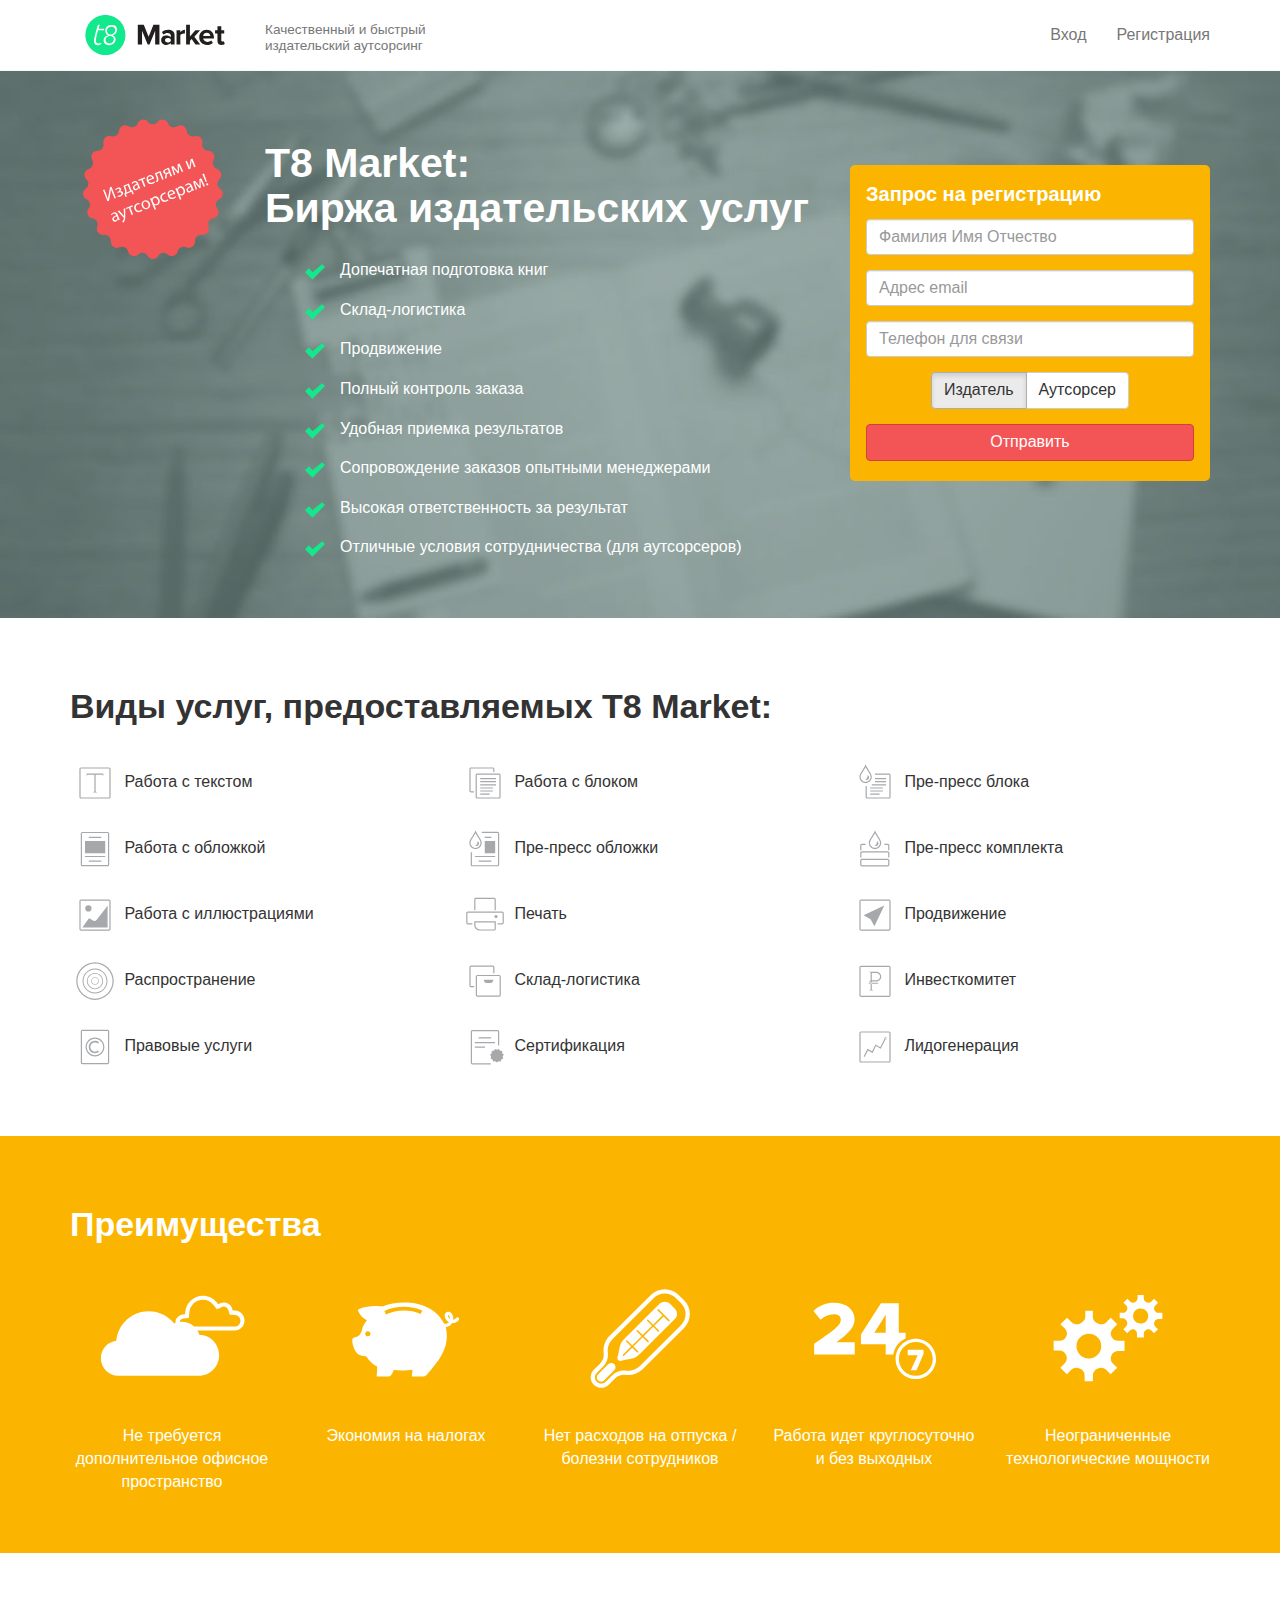
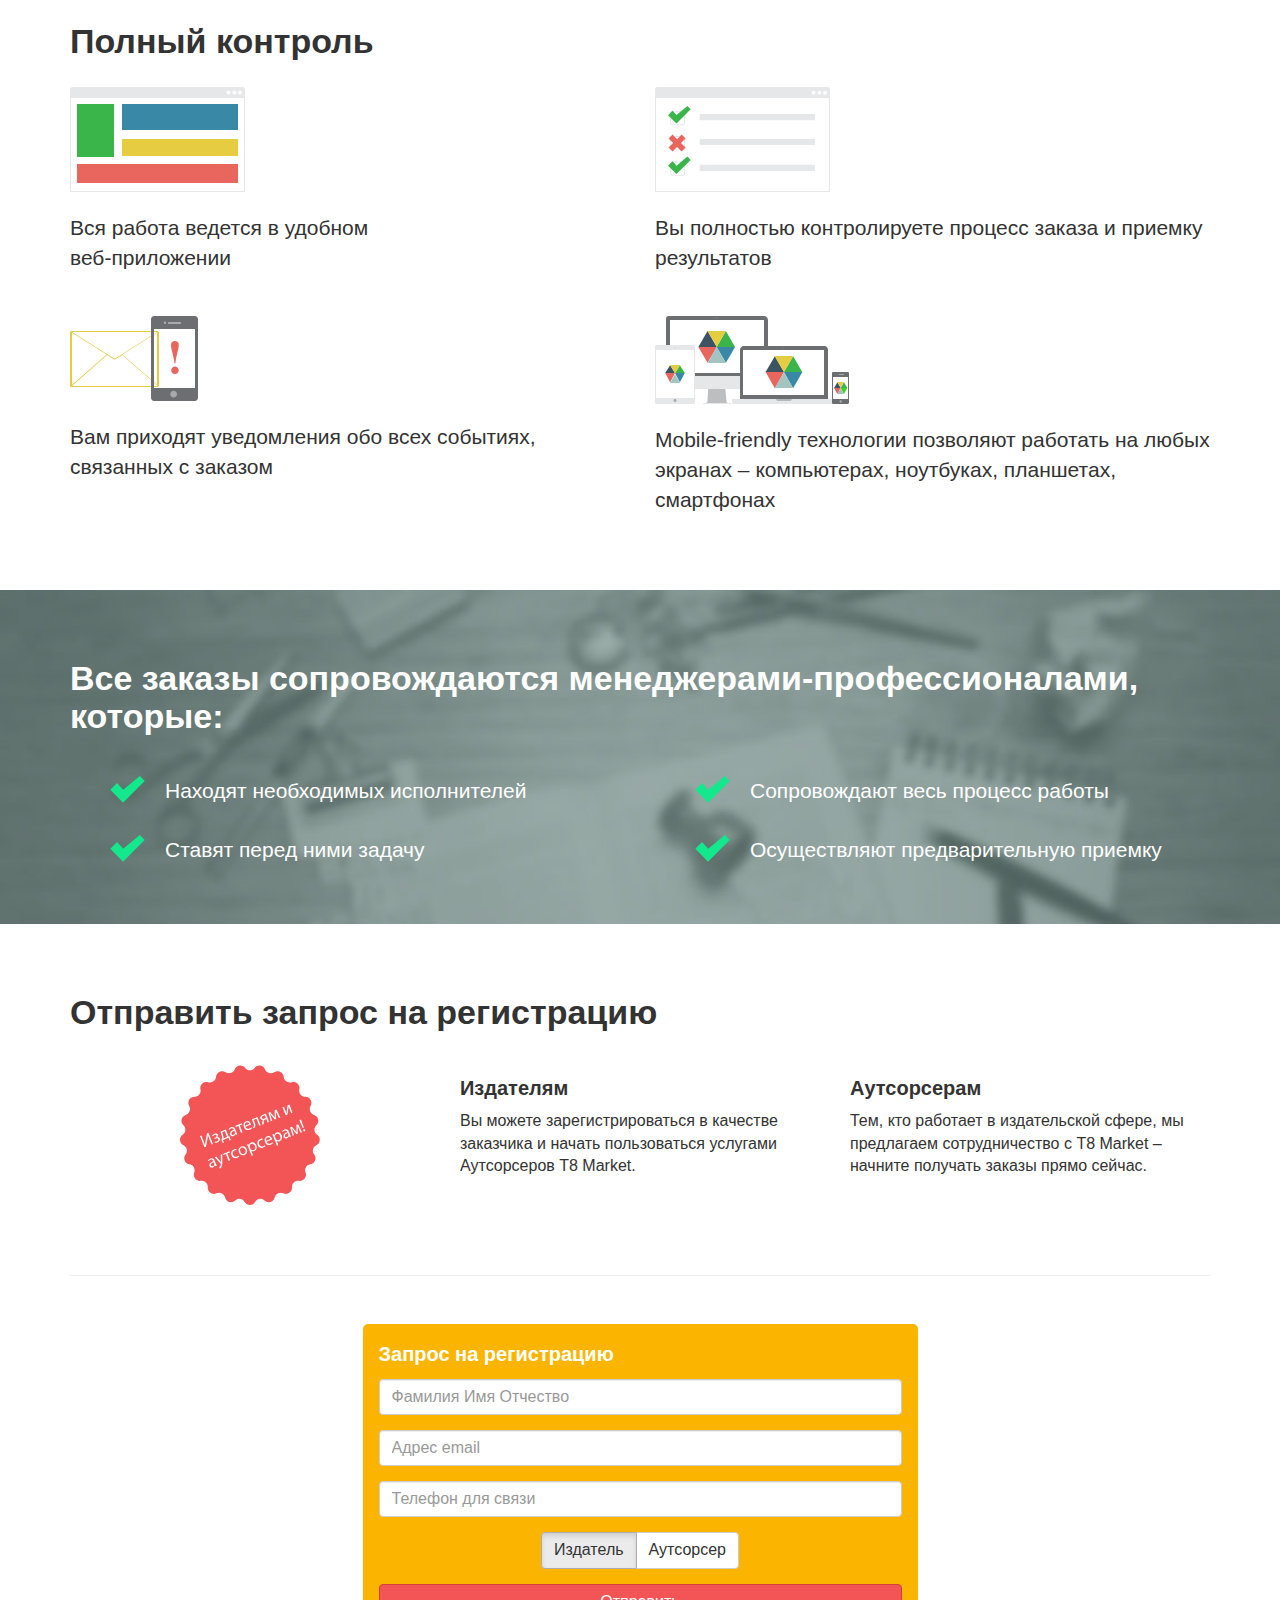
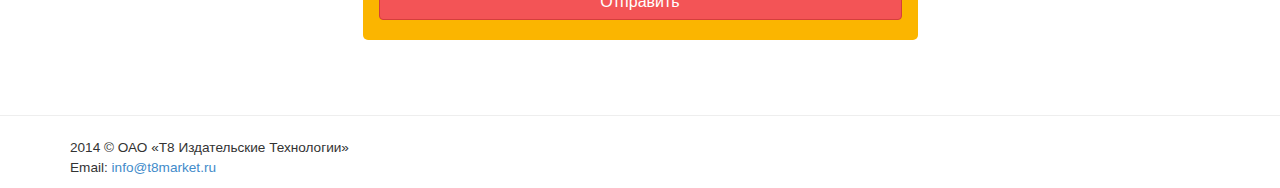
==== commit 87e26a64: "cleaning & readme update" ====
--- a/converted-html/index.html
+++ b/converted-html/index.html
@@ -23,6 +23,13 @@
           <a class="navbar-brand text-hide t8-logo" href="#">T8 Market</a>
         </div>
         <div class="navbar-collapse collapse">
+            <div class="nav navbar-nav">
+                
+                <div class="navbar-text tagline">
+                       <span>Качественный и быстрый <br/> издательский аутсорсинг</span>
+                </div>
+                
+            </div>
           <ul class="nav navbar-nav navbar-right">
             <li><a href="http://app.t8market.ru">Вход</a></li>
             <li><a href="#register">Регистрация</a></li>
@@ -63,7 +70,8 @@
             <div class="col-md-4">
                 <br/>
                 <br/>
-                <form class="t8s-lead-form" data-label="contact" action=""
+                
+                <form class="t8s-lead-form" data-label="request1" action=""
       data-bv-feedbackicons-valid="glyphicon glyphicon-ok"
       data-bv-feedbackicons-invalid="glyphicon glyphicon-remove"
       data-bv-feedbackicons-validating="glyphicon glyphicon-refresh">
@@ -300,7 +308,8 @@
     <hr class="feature-divider"/>
     <div class="row">
         <div class="col-md-6 col-md-offset-3">
-              <form class="t8s-lead-form" data-label="contact" action=""
+              
+              <form class="t8s-lead-form" data-label="request1" action=""
       data-bv-feedbackicons-valid="glyphicon glyphicon-ok"
       data-bv-feedbackicons-invalid="glyphicon glyphicon-remove"
       data-bv-feedbackicons-validating="glyphicon glyphicon-refresh">
@@ -372,6 +381,23 @@
         </div>
     </div>
 </footer>
+        <div class="modal fade" id="successModal" >
+    <div class="modal-dialog">
+        <div class="modal-content">
+            <div class="modal-header">
+                <button type="button" class="close" data-dismiss="modal"><span aria-hidden="true">&times;</span><span class="sr-only">Close</span></button>
+            </div>
+            <div class="modal-body">
+                <h1>Спасибо!
+                    <br/>
+                    Ваш запрос отправлен!</h1>
+            </div>
+            <div class="modal-footer">
+                <button type="button" class="btn btn-success" data-dismiss="modal">Закрыть</button>
+            </div>
+        </div><!-- /.modal-content -->
+    </div><!-- /.modal-dialog -->
+</div><!-- /.modal -->
         <!-- Script block allowing child pages to inject their own scripts -->
 
         <script>
@@ -391,6 +417,7 @@
         <script src="assets/js/bootstrap.min.js"></script>
         <script src="assets/js/bootstrapValidator.min.js"></script>
         <script src="assets/js/language/ru_RU.min.js"></script>
+        <script src="assets/js/main.min.js"></script>
         
 <script>
     $(document).ready(function() {
--- a/converted-html/assets/css/style.min.css
+++ b/converted-html/assets/css/style.min.css
@@ -1 +1 @@
-@charset "UTF-8";/*! normalize.css v3.0.0 | MIT License | git.io/normalize */html{-ms-text-size-adjust:100%;-webkit-text-size-adjust:100%}body{margin:0}article,aside,details,figcaption,figure,footer,header,hgroup,main,nav,section,summary{display:block}audio,canvas,progress,video{display:inline-block;vertical-align:baseline}audio:not([controls]){display:none;height:0}[hidden],template{display:none}a{background:0 0}a:active,a:hover{outline:0}b,strong{font-weight:700}dfn{font-style:italic}h1{margin:.67em 0}mark{background:#ff0;color:#000}sub,sup{font-size:75%;line-height:0;position:relative;vertical-align:baseline}sup{top:-.5em}sub{bottom:-.25em}img{border:0}svg:not(:root){overflow:hidden}hr{-moz-box-sizing:content-box;-webkit-box-sizing:content-box;box-sizing:content-box;height:0}pre{overflow:auto}code,kbd,pre,samp{font-size:1em}button,input,optgroup,select,textarea{color:inherit;font:inherit;margin:0}button{overflow:visible}button,select{text-transform:none}button,html input[type=button],input[type=reset],input[type=submit]{-webkit-appearance:button;cursor:pointer}button[disabled],html input[disabled]{cursor:default}button::-moz-focus-inner,input::-moz-focus-inner{border:0;padding:0}input[type=checkbox],input[type=radio]{-webkit-box-sizing:border-box;-moz-box-sizing:border-box;box-sizing:border-box;padding:0}input[type=number]::-webkit-inner-spin-button,input[type=number]::-webkit-outer-spin-button{height:auto}input[type=search]{-webkit-appearance:textfield}input[type=search]::-webkit-search-cancel-button,input[type=search]::-webkit-search-decoration{-webkit-appearance:none}textarea{overflow:auto}optgroup{font-weight:700}table{border-collapse:collapse;border-spacing:0}td,th{padding:0}@media print{*{text-shadow:none!important;color:#000!important;background:transparent!important;-webkit-box-shadow:none!important;box-shadow:none!important}a,a:visited{text-decoration:underline}a[href]:after{content:" (" attr(href) ")"}abbr[title]:after{content:" (" attr(title) ")"}a[href^="javascript:"]:after,a[href^="#"]:after{content:""}blockquote,pre{border:1px solid #999;page-break-inside:avoid}thead{display:table-header-group}img,tr{page-break-inside:avoid}img{max-width:100%!important}h2,h3,p{orphans:3;widows:3}h2,h3{page-break-after:avoid}select{background:#fff!important}.navbar{display:none}.table td,.table th{background-color:#fff!important}.btn>.caret,.dropup>.btn>.caret,.dropup>.t8s-lead-form__button>.caret,.dropup>.t8s-navbar-toggle>.caret,.t8s-lead-form__button>.caret,.t8s-navbar-toggle>.caret{border-top-color:#000!important}.label{border:1px solid #000}.table{border-collapse:collapse!important}.table-bordered td,.table-bordered th{border:1px solid #ddd!important}}*,:after,:before{-webkit-box-sizing:border-box;-moz-box-sizing:border-box;box-sizing:border-box}html{font-size:62.5%;-webkit-tap-highlight-color:transparent}body{font-size:16px;line-height:1.42857;color:#333;background-color:#fff}button,input,select,textarea{font-family:inherit;font-size:inherit;line-height:inherit}a{color:#428bca;text-decoration:none}a:focus,a:hover{color:#2a6496;text-decoration:underline}a:focus{outline:thin dotted;outline:5px auto -webkit-focus-ring-color;outline-offset:-2px}figure{margin:0}img{vertical-align:middle}.img-responsive{display:block;max-width:100%;height:auto}.img-rounded{border-radius:6px}.img-thumbnail{padding:4px;line-height:1.42857;background-color:#fff;border:1px solid #ddd;border-radius:4px;-webkit-transition:all .2s ease-in-out;transition:all .2s ease-in-out;display:inline-block;max-width:100%;height:auto}.img-circle{border-radius:50%}hr{margin-top:22px;margin-bottom:22px;border:0;border-top:1px solid #eee}.sr-only{position:absolute;width:1px;height:1px;margin:-1px;padding:0;overflow:hidden;clip:rect(0,0,0,0);border:0}.h1 .small,.h1 .t8s-book__author,.h1 footer,.h1 small,.h2 .small,.h2 .t8s-book__author,.h2 footer,.h2 small,.h3 .small,.h3 .t8s-book__author,.h3 footer,.h3 small,.h4 .small,.h4 .t8s-book__author,.h4 footer,.h4 small,.h5 .small,.h5 .t8s-book__author,.h5 footer,.h5 small,.h6 .small,.h6 .t8s-book__author,.h6 footer,.h6 small,h1 .small,h1 .t8s-book__author,h1 footer,h1 small,h2 .small,h2 .t8s-book__author,h2 footer,h2 small,h3 .small,h3 .t8s-book__author,h3 footer,h3 small,h4 .small,h4 .t8s-book__author,h4 footer,h4 small,h5 .small,h5 .t8s-book__author,h5 footer,h5 small,h6 .small,h6 .t8s-book__author,h6 footer,h6 small{font-weight:400;line-height:1;color:#999}.h1,.h2,.h3,h1,h2,h3{margin-top:22px;margin-bottom:11px}.h1 .small,.h1 .t8s-book__author,.h1 footer,.h1 small,.h2 .small,.h2 .t8s-book__author,.h2 footer,.h2 small,.h3 .small,.h3 .t8s-book__author,.h3 footer,.h3 small,h1 .small,h1 .t8s-book__author,h1 footer,h1 small,h2 .small,h2 .t8s-book__author,h2 footer,h2 small,h3 .small,h3 .t8s-book__author,h3 footer,h3 small{font-size:65%}.h4,.h5,.h6,h4,h5,h6{margin-top:11px;margin-bottom:11px}.h4 .small,.h4 .t8s-book__author,.h4 footer,.h4 small,.h5 .small,.h5 .t8s-book__author,.h5 footer,.h5 small,.h6 .small,.h6 .t8s-book__author,.h6 footer,.h6 small,h4 .small,h4 .t8s-book__author,h4 footer,h4 small,h5 .small,h5 .t8s-book__author,h5 footer,h5 small,h6 .small,h6 .t8s-book__author,h6 footer,h6 small{font-size:75%}.h1,h1{font-size:41px}.h2,h2{font-size:34px}.h3,h3{font-size:28px}.h4,h4{font-size:20px}.h5,h5{font-size:16px}.h6,h6{font-size:14px}p{margin:0 0 11px}.lead{margin-bottom:22px;font-size:18px;font-weight:200;line-height:1.4}@media (min-width:768px){.lead{font-size:24px}}.small,.t8s-book__author,footer,small{font-size:85%}cite{font-style:normal}.text-left{text-align:left}.text-right{text-align:right}.t8s-author,.text-center{text-align:center}.text-justify{text-align:justify}.text-muted{color:#999}.text-primary{color:#428bca}a.text-primary:hover{color:#3071a9}.text-success{color:#3c763d}a.text-success:hover{color:#2b542c}.text-info{color:#31708f}a.text-info:hover{color:#245269}.text-warning{color:#8a6d3b}a.text-warning:hover{color:#66512c}.text-danger{color:#a94442}a.text-danger:hover{color:#843534}.bg-primary{color:#fff;background-color:#428bca}a.bg-primary:hover{background-color:#3071a9}.bg-success{background-color:#dff0d8}a.bg-success:hover{background-color:#c1e2b3}.bg-info{background-color:#d9edf7}a.bg-info:hover{background-color:#afd9ee}.bg-warning{background-color:#fcf8e3}a.bg-warning:hover{background-color:#f7ecb5}.bg-danger{background-color:#f2dede}a.bg-danger:hover{background-color:#e4b9b9}.page-header{padding-bottom:10px;margin:44px 0 22px;border-bottom:1px solid #eee}ol,ul{margin-top:0;margin-bottom:11px}ol ol,ol ul,ul ol,ul ul{margin-bottom:0}.list-inline,.list-unstyled{padding-left:0;list-style:none}.list-inline>li{display:inline-block;padding-left:5px;padding-right:5px}.list-inline>li:first-child{padding-left:0}dl{margin-top:0;margin-bottom:22px}dd,dt{line-height:1.42857}dt{font-weight:700}dd{margin-left:0}@media (min-width:768px){.dl-horizontal dt{float:left;width:160px;clear:left;text-align:right;overflow:hidden;text-overflow:ellipsis;white-space:nowrap}.dl-horizontal dd{margin-left:180px}.dl-horizontal dd:after,.dl-horizontal dd:before{content:" ";display:table}.dl-horizontal dd:after{clear:both}}abbr[data-original-title],abbr[title]{cursor:help;border-bottom:1px dotted #999}.initialism{font-size:90%;text-transform:uppercase}blockquote{padding:11px 22px;margin:0 0 22px;font-size:20px;border-left:5px solid #eee}blockquote ol:last-child,blockquote p:last-child,blockquote ul:last-child{margin-bottom:0}blockquote .small,blockquote .t8s-book__author,blockquote footer,blockquote small{display:block;font-size:80%;line-height:1.42857;color:#999}blockquote .small:before,blockquote .t8s-book__author:before,blockquote footer:before,blockquote small:before{content:'\2014 \00A0'}.blockquote-reverse,blockquote.pull-right{padding-right:15px;padding-left:0;border-right:5px solid #eee;border-left:0;text-align:right}.blockquote-reverse .small:before,.blockquote-reverse .t8s-book__author:before,.blockquote-reverse footer:before,.blockquote-reverse small:before,blockquote.pull-right .small:before,blockquote.pull-right .t8s-book__author:before,blockquote.pull-right footer:before,blockquote.pull-right small:before{content:''}.blockquote-reverse .small:after,.blockquote-reverse .t8s-book__author:after,.blockquote-reverse footer:after,.blockquote-reverse small:after,blockquote.pull-right .small:after,blockquote.pull-right .t8s-book__author:after,blockquote.pull-right footer:after,blockquote.pull-right small:after{content:'\00A0 \2014'}blockquote:after,blockquote:before{content:""}address{margin-bottom:22px;font-style:normal;line-height:1.42857}code,kbd,pre,samp{font-family:Menlo,Monaco,Consolas,"Courier New",monospace}code{padding:2px 4px;font-size:90%;color:#c7254e;background-color:#f9f2f4;white-space:nowrap;border-radius:4px}kbd{padding:2px 4px;font-size:90%;color:#fff;background-color:#333;border-radius:3px;-webkit-box-shadow:inset 0 -1px 0 rgba(0,0,0,.25);box-shadow:inset 0 -1px 0 rgba(0,0,0,.25)}pre{display:block;padding:10.5px;margin:0 0 11px;font-size:15px;line-height:1.42857;word-break:break-all;word-wrap:break-word;color:#333;background-color:#f5f5f5;border:1px solid #ccc;border-radius:4px}pre code{padding:0;font-size:inherit;color:inherit;white-space:pre-wrap;background-color:transparent;border-radius:0}.pre-scrollable{max-height:340px;overflow-y:scroll}.container,.s-contact,.s-control,.s-features{margin-right:auto;margin-left:auto;padding-left:15px;padding-right:15px}.container:after,.container:before,.s-contact:after,.s-contact:before,.s-control:after,.s-control:before,.s-features:after,.s-features:before{content:" ";display:table}.container:after,.s-contact:after,.s-control:after,.s-features:after{clear:both}@media (min-width:768px){.container,.s-contact,.s-control,.s-features{width:750px}}@media (min-width:992px){.container,.s-contact,.s-control,.s-features{width:970px}}@media (min-width:1200px){.container,.s-contact,.s-control,.s-features{width:1170px}}.container-fluid{margin-right:auto;margin-left:auto;padding-left:15px;padding-right:15px}.container-fluid:after,.container-fluid:before{content:" ";display:table}.container-fluid:after{clear:both}.row,.s-advantages__row,.s-features__row{margin-left:-15px;margin-right:-15px}.row:after,.row:before,.s-advantages__row:after,.s-advantages__row:before,.s-features__row:after,.s-features__row:before{content:" ";display:table}.row:after,.s-advantages__row:after,.s-features__row:after{clear:both}.col-lg-1,.col-lg-10,.col-lg-11,.col-lg-12,.col-lg-2,.col-lg-3,.col-lg-4,.col-lg-5,.col-lg-6,.col-lg-7,.col-lg-8,.col-lg-9,.col-md-1,.col-md-10,.col-md-11,.col-md-12,.col-md-2,.col-md-3,.col-md-4,.col-md-5,.col-md-6,.col-md-7,.col-md-8,.col-md-9,.col-sm-1,.col-sm-10,.col-sm-11,.col-sm-12,.col-sm-2,.col-sm-3,.col-sm-4,.col-sm-5,.col-sm-6,.col-sm-7,.col-sm-8,.col-sm-9,.col-xs-1,.col-xs-10,.col-xs-11,.col-xs-12,.col-xs-2,.col-xs-3,.col-xs-4,.col-xs-5,.col-xs-6,.col-xs-7,.col-xs-8,.col-xs-9,.s-control__feature,.s-features__item{position:relative;min-height:1px;padding-left:15px;padding-right:15px}.col-xs-1,.col-xs-10,.col-xs-11,.col-xs-12,.col-xs-2,.col-xs-3,.col-xs-4,.col-xs-5,.col-xs-6,.col-xs-7,.col-xs-8,.col-xs-9{float:left}.col-xs-1{width:8.33333%}.col-xs-2{width:16.66667%}.col-xs-3{width:25%}.col-xs-4{width:33.33333%}.col-xs-5{width:41.66667%}.col-xs-6{width:50%}.col-xs-7{width:58.33333%}.col-xs-8{width:66.66667%}.col-xs-9{width:75%}.col-xs-10{width:83.33333%}.col-xs-11{width:91.66667%}.col-xs-12{width:100%}.col-xs-pull-0{right:0}.col-xs-pull-1{right:8.33333%}.col-xs-pull-2{right:16.66667%}.col-xs-pull-3{right:25%}.col-xs-pull-4{right:33.33333%}.col-xs-pull-5{right:41.66667%}.col-xs-pull-6{right:50%}.col-xs-pull-7{right:58.33333%}.col-xs-pull-8{right:66.66667%}.col-xs-pull-9{right:75%}.col-xs-pull-10{right:83.33333%}.col-xs-pull-11{right:91.66667%}.col-xs-pull-12{right:100%}.col-xs-push-0{left:0}.col-xs-push-1{left:8.33333%}.col-xs-push-2{left:16.66667%}.col-xs-push-3{left:25%}.col-xs-push-4{left:33.33333%}.col-xs-push-5{left:41.66667%}.col-xs-push-6{left:50%}.col-xs-push-7{left:58.33333%}.col-xs-push-8{left:66.66667%}.col-xs-push-9{left:75%}.col-xs-push-10{left:83.33333%}.col-xs-push-11{left:91.66667%}.col-xs-push-12{left:100%}.col-xs-offset-0{margin-left:0}.col-xs-offset-1{margin-left:8.33333%}.col-xs-offset-2{margin-left:16.66667%}.col-xs-offset-3{margin-left:25%}.col-xs-offset-4{margin-left:33.33333%}.col-xs-offset-5{margin-left:41.66667%}.col-xs-offset-6{margin-left:50%}.col-xs-offset-7{margin-left:58.33333%}.col-xs-offset-8{margin-left:66.66667%}.col-xs-offset-9{margin-left:75%}.col-xs-offset-10{margin-left:83.33333%}.col-xs-offset-11{margin-left:91.66667%}.col-xs-offset-12{margin-left:100%}@media (min-width:768px){.col-sm-1,.col-sm-10,.col-sm-11,.col-sm-12,.col-sm-2,.col-sm-3,.col-sm-4,.col-sm-5,.col-sm-6,.col-sm-7,.col-sm-8,.col-sm-9,.s-features__item{float:left}.col-sm-1{width:8.33333%}.col-sm-2{width:16.66667%}.col-sm-3{width:25%}.col-sm-4{width:33.33333%}.col-sm-5{width:41.66667%}.col-sm-6,.s-features__item{width:50%}.col-sm-7{width:58.33333%}.col-sm-8{width:66.66667%}.col-sm-9{width:75%}.col-sm-10{width:83.33333%}.col-sm-11{width:91.66667%}.col-sm-12{width:100%}.col-sm-pull-0{right:0}.col-sm-pull-1{right:8.33333%}.col-sm-pull-2{right:16.66667%}.col-sm-pull-3{right:25%}.col-sm-pull-4{right:33.33333%}.col-sm-pull-5{right:41.66667%}.col-sm-pull-6{right:50%}.col-sm-pull-7{right:58.33333%}.col-sm-pull-8{right:66.66667%}.col-sm-pull-9{right:75%}.col-sm-pull-10{right:83.33333%}.col-sm-pull-11{right:91.66667%}.col-sm-pull-12{right:100%}.col-sm-push-0{left:0}.col-sm-push-1{left:8.33333%}.col-sm-push-2{left:16.66667%}.col-sm-push-3{left:25%}.col-sm-push-4{left:33.33333%}.col-sm-push-5{left:41.66667%}.col-sm-push-6{left:50%}.col-sm-push-7{left:58.33333%}.col-sm-push-8{left:66.66667%}.col-sm-push-9{left:75%}.col-sm-push-10{left:83.33333%}.col-sm-push-11{left:91.66667%}.col-sm-push-12{left:100%}.col-sm-offset-0{margin-left:0}.col-sm-offset-1{margin-left:8.33333%}.col-sm-offset-2{margin-left:16.66667%}.col-sm-offset-3{margin-left:25%}.col-sm-offset-4{margin-left:33.33333%}.col-sm-offset-5{margin-left:41.66667%}.col-sm-offset-6{margin-left:50%}.col-sm-offset-7{margin-left:58.33333%}.col-sm-offset-8{margin-left:66.66667%}.col-sm-offset-9{margin-left:75%}.col-sm-offset-10{margin-left:83.33333%}.col-sm-offset-11{margin-left:91.66667%}.col-sm-offset-12{margin-left:100%}}@media (min-width:992px){.col-md-1,.col-md-10,.col-md-11,.col-md-12,.col-md-2,.col-md-3,.col-md-4,.col-md-5,.col-md-6,.col-md-7,.col-md-8,.col-md-9,.s-control__feature,.s-features__item{float:left}.col-md-1{width:8.33333%}.col-md-2{width:16.66667%}.col-md-3{width:25%}.col-md-4,.s-features__item{width:33.33333%}.col-md-5{width:41.66667%}.col-md-6,.s-control__feature{width:50%}.col-md-7{width:58.33333%}.col-md-8{width:66.66667%}.col-md-9{width:75%}.col-md-10{width:83.33333%}.col-md-11{width:91.66667%}.col-md-12{width:100%}.col-md-pull-0{right:0}.col-md-pull-1{right:8.33333%}.col-md-pull-2{right:16.66667%}.col-md-pull-3{right:25%}.col-md-pull-4{right:33.33333%}.col-md-pull-5{right:41.66667%}.col-md-pull-6{right:50%}.col-md-pull-7{right:58.33333%}.col-md-pull-8{right:66.66667%}.col-md-pull-9{right:75%}.col-md-pull-10{right:83.33333%}.col-md-pull-11{right:91.66667%}.col-md-pull-12{right:100%}.col-md-push-0{left:0}.col-md-push-1{left:8.33333%}.col-md-push-2{left:16.66667%}.col-md-push-3{left:25%}.col-md-push-4{left:33.33333%}.col-md-push-5{left:41.66667%}.col-md-push-6{left:50%}.col-md-push-7{left:58.33333%}.col-md-push-8{left:66.66667%}.col-md-push-9{left:75%}.col-md-push-10{left:83.33333%}.col-md-push-11{left:91.66667%}.col-md-push-12{left:100%}.col-md-offset-0{margin-left:0}.col-md-offset-1{margin-left:8.33333%}.col-md-offset-2{margin-left:16.66667%}.col-md-offset-3{margin-left:25%}.col-md-offset-4{margin-left:33.33333%}.col-md-offset-5{margin-left:41.66667%}.col-md-offset-6{margin-left:50%}.col-md-offset-7{margin-left:58.33333%}.col-md-offset-8{margin-left:66.66667%}.col-md-offset-9{margin-left:75%}.col-md-offset-10{margin-left:83.33333%}.col-md-offset-11{margin-left:91.66667%}.col-md-offset-12{margin-left:100%}}@media (min-width:1200px){.col-lg-1,.col-lg-10,.col-lg-11,.col-lg-12,.col-lg-2,.col-lg-3,.col-lg-4,.col-lg-5,.col-lg-6,.col-lg-7,.col-lg-8,.col-lg-9{float:left}.col-lg-1{width:8.33333%}.col-lg-2{width:16.66667%}.col-lg-3{width:25%}.col-lg-4{width:33.33333%}.col-lg-5{width:41.66667%}.col-lg-6{width:50%}.col-lg-7{width:58.33333%}.col-lg-8{width:66.66667%}.col-lg-9{width:75%}.col-lg-10{width:83.33333%}.col-lg-11{width:91.66667%}.col-lg-12{width:100%}.col-lg-pull-0{right:0}.col-lg-pull-1{right:8.33333%}.col-lg-pull-2{right:16.66667%}.col-lg-pull-3{right:25%}.col-lg-pull-4{right:33.33333%}.col-lg-pull-5{right:41.66667%}.col-lg-pull-6{right:50%}.col-lg-pull-7{right:58.33333%}.col-lg-pull-8{right:66.66667%}.col-lg-pull-9{right:75%}.col-lg-pull-10{right:83.33333%}.col-lg-pull-11{right:91.66667%}.col-lg-pull-12{right:100%}.col-lg-push-0{left:0}.col-lg-push-1{left:8.33333%}.col-lg-push-2{left:16.66667%}.col-lg-push-3{left:25%}.col-lg-push-4{left:33.33333%}.col-lg-push-5{left:41.66667%}.col-lg-push-6{left:50%}.col-lg-push-7{left:58.33333%}.col-lg-push-8{left:66.66667%}.col-lg-push-9{left:75%}.col-lg-push-10{left:83.33333%}.col-lg-push-11{left:91.66667%}.col-lg-push-12{left:100%}.col-lg-offset-0{margin-left:0}.col-lg-offset-1{margin-left:8.33333%}.col-lg-offset-2{margin-left:16.66667%}.col-lg-offset-3{margin-left:25%}.col-lg-offset-4{margin-left:33.33333%}.col-lg-offset-5{margin-left:41.66667%}.col-lg-offset-6{margin-left:50%}.col-lg-offset-7{margin-left:58.33333%}.col-lg-offset-8{margin-left:66.66667%}.col-lg-offset-9{margin-left:75%}.col-lg-offset-10{margin-left:83.33333%}.col-lg-offset-11{margin-left:91.66667%}.col-lg-offset-12{margin-left:100%}}table{max-width:100%;background-color:transparent}th{text-align:left}.table{width:100%;margin-bottom:22px}.table>tbody>tr>td,.table>tbody>tr>th,.table>tfoot>tr>td,.table>tfoot>tr>th,.table>thead>tr>td,.table>thead>tr>th{padding:8px;line-height:1.42857;vertical-align:top;border-top:1px solid #ddd}.table>thead>tr>th{vertical-align:bottom;border-bottom:2px solid #ddd}.table>caption+thead>tr:first-child>td,.table>caption+thead>tr:first-child>th,.table>colgroup+thead>tr:first-child>td,.table>colgroup+thead>tr:first-child>th,.table>thead:first-child>tr:first-child>td,.table>thead:first-child>tr:first-child>th{border-top:0}.table>tbody+tbody{border-top:2px solid #ddd}.table .table{background-color:#fff}.table-condensed>tbody>tr>td,.table-condensed>tbody>tr>th,.table-condensed>tfoot>tr>td,.table-condensed>tfoot>tr>th,.table-condensed>thead>tr>td,.table-condensed>thead>tr>th{padding:5px}.table-bordered,.table-bordered>tbody>tr>td,.table-bordered>tbody>tr>th,.table-bordered>tfoot>tr>td,.table-bordered>tfoot>tr>th,.table-bordered>thead>tr>td,.table-bordered>thead>tr>th{border:1px solid #ddd}.table-bordered>thead>tr>td,.table-bordered>thead>tr>th{border-bottom-width:2px}.table-striped>tbody>tr:nth-child(odd)>td,.table-striped>tbody>tr:nth-child(odd)>th{background-color:#f9f9f9}.table-hover>tbody>tr:hover>td,.table-hover>tbody>tr:hover>th{background-color:#f5f5f5}table col[class*=col-]{position:static;float:none;display:table-column}table td[class*=col-],table th[class*=col-]{position:static;float:none;display:table-cell}.table>tbody>tr.active>td,.table>tbody>tr.active>th,.table>tbody>tr>td.active,.table>tbody>tr>th.active,.table>tfoot>tr.active>td,.table>tfoot>tr.active>th,.table>tfoot>tr>td.active,.table>tfoot>tr>th.active,.table>thead>tr.active>td,.table>thead>tr.active>th,.table>thead>tr>td.active,.table>thead>tr>th.active{background-color:#f5f5f5}.table-hover>tbody>tr.active:hover>td,.table-hover>tbody>tr.active:hover>th,.table-hover>tbody>tr>td.active:hover,.table-hover>tbody>tr>th.active:hover{background-color:#e8e8e8}.table>tbody>tr.success>td,.table>tbody>tr.success>th,.table>tbody>tr>td.success,.table>tbody>tr>th.success,.table>tfoot>tr.success>td,.table>tfoot>tr.success>th,.table>tfoot>tr>td.success,.table>tfoot>tr>th.success,.table>thead>tr.success>td,.table>thead>tr.success>th,.table>thead>tr>td.success,.table>thead>tr>th.success{background-color:#dff0d8}.table-hover>tbody>tr.success:hover>td,.table-hover>tbody>tr.success:hover>th,.table-hover>tbody>tr>td.success:hover,.table-hover>tbody>tr>th.success:hover{background-color:#d0e9c6}.table>tbody>tr.info>td,.table>tbody>tr.info>th,.table>tbody>tr>td.info,.table>tbody>tr>th.info,.table>tfoot>tr.info>td,.table>tfoot>tr.info>th,.table>tfoot>tr>td.info,.table>tfoot>tr>th.info,.table>thead>tr.info>td,.table>thead>tr.info>th,.table>thead>tr>td.info,.table>thead>tr>th.info{background-color:#d9edf7}.table-hover>tbody>tr.info:hover>td,.table-hover>tbody>tr.info:hover>th,.table-hover>tbody>tr>td.info:hover,.table-hover>tbody>tr>th.info:hover{background-color:#c4e3f3}.table>tbody>tr.warning>td,.table>tbody>tr.warning>th,.table>tbody>tr>td.warning,.table>tbody>tr>th.warning,.table>tfoot>tr.warning>td,.table>tfoot>tr.warning>th,.table>tfoot>tr>td.warning,.table>tfoot>tr>th.warning,.table>thead>tr.warning>td,.table>thead>tr.warning>th,.table>thead>tr>td.warning,.table>thead>tr>th.warning{background-color:#fcf8e3}.table-hover>tbody>tr.warning:hover>td,.table-hover>tbody>tr.warning:hover>th,.table-hover>tbody>tr>td.warning:hover,.table-hover>tbody>tr>th.warning:hover{background-color:#faf2cc}.table>tbody>tr.danger>td,.table>tbody>tr.danger>th,.table>tbody>tr>td.danger,.table>tbody>tr>th.danger,.table>tfoot>tr.danger>td,.table>tfoot>tr.danger>th,.table>tfoot>tr>td.danger,.table>tfoot>tr>th.danger,.table>thead>tr.danger>td,.table>thead>tr.danger>th,.table>thead>tr>td.danger,.table>thead>tr>th.danger{background-color:#f2dede}.table-hover>tbody>tr.danger:hover>td,.table-hover>tbody>tr.danger:hover>th,.table-hover>tbody>tr>td.danger:hover,.table-hover>tbody>tr>th.danger:hover{background-color:#ebcccc}@media (max-width:767px){.table-responsive{width:100%;margin-bottom:16.5px;overflow-y:hidden;overflow-x:scroll;-ms-overflow-style:-ms-autohiding-scrollbar;border:1px solid #ddd;-webkit-overflow-scrolling:touch}.table-responsive>.table{margin-bottom:0}.table-responsive>.table>tbody>tr>td,.table-responsive>.table>tbody>tr>th,.table-responsive>.table>tfoot>tr>td,.table-responsive>.table>tfoot>tr>th,.table-responsive>.table>thead>tr>td,.table-responsive>.table>thead>tr>th{white-space:nowrap}.table-responsive>.table-bordered{border:0}.table-responsive>.table-bordered>tbody>tr>td:first-child,.table-responsive>.table-bordered>tbody>tr>th:first-child,.table-responsive>.table-bordered>tfoot>tr>td:first-child,.table-responsive>.table-bordered>tfoot>tr>th:first-child,.table-responsive>.table-bordered>thead>tr>td:first-child,.table-responsive>.table-bordered>thead>tr>th:first-child{border-left:0}.table-responsive>.table-bordered>tbody>tr>td:last-child,.table-responsive>.table-bordered>tbody>tr>th:last-child,.table-responsive>.table-bordered>tfoot>tr>td:last-child,.table-responsive>.table-bordered>tfoot>tr>th:last-child,.table-responsive>.table-bordered>thead>tr>td:last-child,.table-responsive>.table-bordered>thead>tr>th:last-child{border-right:0}.table-responsive>.table-bordered>tbody>tr:last-child>td,.table-responsive>.table-bordered>tbody>tr:last-child>th,.table-responsive>.table-bordered>tfoot>tr:last-child>td,.table-responsive>.table-bordered>tfoot>tr:last-child>th{border-bottom:0}}fieldset{padding:0;margin:0;border:0;min-width:0}legend{display:block;width:100%;padding:0;margin-bottom:22px;font-size:24px;line-height:inherit;color:#333;border:0;border-bottom:1px solid #e5e5e5}label{display:inline-block;margin-bottom:5px;font-weight:700}input[type=search]{-webkit-box-sizing:border-box;-moz-box-sizing:border-box;box-sizing:border-box}input[type=checkbox],input[type=radio]{margin:4px 0 0;line-height:normal}input[type=file]{display:block}input[type=range]{display:block;width:100%}select[multiple],select[size]{height:auto}input[type=checkbox]:focus,input[type=file]:focus,input[type=radio]:focus{outline:thin dotted;outline:5px auto -webkit-focus-ring-color;outline-offset:-2px}output{display:block;padding-top:7px;font-size:16px;line-height:1.42857;color:#555}.form-control{display:block;width:100%;height:36px;padding:6px 12px;font-size:16px;line-height:1.42857;color:#555;background-color:#fff;background-image:none;border:1px solid #ccc;border-radius:4px;-webkit-box-shadow:inset 0 1px 1px rgba(0,0,0,.075);box-shadow:inset 0 1px 1px rgba(0,0,0,.075);-webkit-transition:border-color ease-in-out .15s,-webkit-box-shadow ease-in-out .15s;transition:border-color ease-in-out .15s,box-shadow ease-in-out .15s}.form-control:focus{border-color:#66afe9;outline:0;-webkit-box-shadow:inset 0 1px 1px rgba(0,0,0,.075),0 0 8px rgba(102,175,233,.6);box-shadow:inset 0 1px 1px rgba(0,0,0,.075),0 0 8px rgba(102,175,233,.6)}.form-control:-moz-placeholder{color:#999}.form-control::-moz-placeholder{color:#999;opacity:1}.form-control:-ms-input-placeholder{color:#999}.form-control::-webkit-input-placeholder{color:#999}.form-control[disabled],.form-control[readonly],fieldset[disabled] .form-control{cursor:not-allowed;background-color:#eee;opacity:1}textarea.form-control{height:auto}input[type=date]{line-height:36px}.form-group{margin-bottom:15px}.checkbox,.radio{display:block;min-height:22px;margin-top:10px;margin-bottom:10px;padding-left:20px}.checkbox label,.radio label{display:inline;font-weight:400;cursor:pointer}.checkbox input[type=checkbox],.checkbox-inline input[type=checkbox],.radio input[type=radio],.radio-inline input[type=radio]{float:left;margin-left:-20px}.checkbox+.checkbox,.radio+.radio{margin-top:-5px}.checkbox-inline,.radio-inline{display:inline-block;padding-left:20px;margin-bottom:0;vertical-align:middle;font-weight:400;cursor:pointer}.checkbox-inline+.checkbox-inline,.radio-inline+.radio-inline{margin-top:0;margin-left:10px}.checkbox-inline[disabled],.checkbox[disabled],.radio-inline[disabled],.radio[disabled],fieldset[disabled] .checkbox,fieldset[disabled] .checkbox-inline,fieldset[disabled] .radio,fieldset[disabled] .radio-inline,fieldset[disabled] input[type=checkbox],fieldset[disabled] input[type=radio],input[type=checkbox][disabled],input[type=radio][disabled]{cursor:not-allowed}.input-group-sm>.form-control,.input-group-sm>.input-group-addon,.input-group-sm>.input-group-btn>.btn,.input-group-sm>.input-group-btn>.t8s-lead-form__button,.input-group-sm>.input-group-btn>.t8s-navbar-toggle,.input-sm{height:33px;padding:5px 10px;font-size:14px;line-height:1.5;border-radius:3px}.input-group-sm>.input-group-btn>select.btn,.input-group-sm>.input-group-btn>select.t8s-lead-form__button,.input-group-sm>.input-group-btn>select.t8s-navbar-toggle,.input-group-sm>select.form-control,.input-group-sm>select.input-group-addon,select.input-sm{height:33px;line-height:33px}.input-group-sm>.input-group-btn>select[multiple].btn,.input-group-sm>.input-group-btn>select[multiple].t8s-lead-form__button,.input-group-sm>.input-group-btn>select[multiple].t8s-navbar-toggle,.input-group-sm>.input-group-btn>textarea.btn,.input-group-sm>.input-group-btn>textarea.t8s-lead-form__button,.input-group-sm>.input-group-btn>textarea.t8s-navbar-toggle,.input-group-sm>select[multiple].form-control,.input-group-sm>select[multiple].input-group-addon,.input-group-sm>textarea.form-control,.input-group-sm>textarea.input-group-addon,select[multiple].input-sm,textarea.input-sm{height:auto}.input-group-lg>.form-control,.input-group-lg>.input-group-addon,.input-group-lg>.input-group-btn>.btn,.input-group-lg>.input-group-btn>.t8s-lead-form__button,.input-group-lg>.input-group-btn>.t8s-navbar-toggle,.input-lg{height:49px;padding:10px 16px;font-size:20px;line-height:1.33;border-radius:6px}.input-group-lg>.input-group-btn>select.btn,.input-group-lg>.input-group-btn>select.t8s-lead-form__button,.input-group-lg>.input-group-btn>select.t8s-navbar-toggle,.input-group-lg>select.form-control,.input-group-lg>select.input-group-addon,select.input-lg{height:49px;line-height:49px}.input-group-lg>.input-group-btn>select[multiple].btn,.input-group-lg>.input-group-btn>select[multiple].t8s-lead-form__button,.input-group-lg>.input-group-btn>select[multiple].t8s-navbar-toggle,.input-group-lg>.input-group-btn>textarea.btn,.input-group-lg>.input-group-btn>textarea.t8s-lead-form__button,.input-group-lg>.input-group-btn>textarea.t8s-navbar-toggle,.input-group-lg>select[multiple].form-control,.input-group-lg>select[multiple].input-group-addon,.input-group-lg>textarea.form-control,.input-group-lg>textarea.input-group-addon,select[multiple].input-lg,textarea.input-lg{height:auto}.has-feedback{position:relative}.has-feedback .form-control{padding-right:45px}.has-feedback .form-control-feedback{position:absolute;top:27px;right:0;display:block;width:36px;height:36px;line-height:36px;text-align:center}.has-success .checkbox,.has-success .checkbox-inline,.has-success .control-label,.has-success .help-block,.has-success .radio,.has-success .radio-inline{color:#3c763d}.has-success .form-control{border-color:#3c763d;-webkit-box-shadow:inset 0 1px 1px rgba(0,0,0,.075);box-shadow:inset 0 1px 1px rgba(0,0,0,.075)}.has-success .form-control:focus{border-color:#2b542c;-webkit-box-shadow:inset 0 1px 1px rgba(0,0,0,.075),0 0 6px #67b168;box-shadow:inset 0 1px 1px rgba(0,0,0,.075),0 0 6px #67b168}.has-success .input-group-addon{color:#3c763d;border-color:#3c763d;background-color:#dff0d8}.has-success .form-control-feedback{color:#3c763d}.has-warning .checkbox,.has-warning .checkbox-inline,.has-warning .control-label,.has-warning .help-block,.has-warning .radio,.has-warning .radio-inline{color:#8a6d3b}.has-warning .form-control{border-color:#8a6d3b;-webkit-box-shadow:inset 0 1px 1px rgba(0,0,0,.075);box-shadow:inset 0 1px 1px rgba(0,0,0,.075)}.has-warning .form-control:focus{border-color:#66512c;-webkit-box-shadow:inset 0 1px 1px rgba(0,0,0,.075),0 0 6px #c0a16b;box-shadow:inset 0 1px 1px rgba(0,0,0,.075),0 0 6px #c0a16b}.has-warning .input-group-addon{color:#8a6d3b;border-color:#8a6d3b;background-color:#fcf8e3}.has-warning .form-control-feedback{color:#8a6d3b}.has-error .checkbox,.has-error .checkbox-inline,.has-error .control-label,.has-error .help-block,.has-error .radio,.has-error .radio-inline{color:#a94442}.has-error .form-control{border-color:#a94442;-webkit-box-shadow:inset 0 1px 1px rgba(0,0,0,.075);box-shadow:inset 0 1px 1px rgba(0,0,0,.075)}.has-error .form-control:focus{border-color:#843534;-webkit-box-shadow:inset 0 1px 1px rgba(0,0,0,.075),0 0 6px #ce8483;box-shadow:inset 0 1px 1px rgba(0,0,0,.075),0 0 6px #ce8483}.has-error .input-group-addon{color:#a94442;border-color:#a94442;background-color:#f2dede}.has-error .form-control-feedback{color:#a94442}.form-control-static{margin-bottom:0}.help-block{display:block;margin-top:5px;margin-bottom:10px;color:#737373}@media (min-width:768px){.form-inline .form-group,.navbar-form .form-group{display:inline-block;margin-bottom:0;vertical-align:middle}.form-inline .form-control,.navbar-form .form-control{display:inline-block;width:auto;vertical-align:middle}.form-inline .control-label,.navbar-form .control-label{margin-bottom:0;vertical-align:middle}.form-inline .checkbox,.form-inline .radio,.navbar-form .checkbox,.navbar-form .radio{display:inline-block;margin-top:0;margin-bottom:0;padding-left:0;vertical-align:middle}.form-inline .checkbox input[type=checkbox],.form-inline .radio input[type=radio],.navbar-form .checkbox input[type=checkbox],.navbar-form .radio input[type=radio]{float:none;margin-left:0}.form-inline .has-feedback .form-control-feedback,.navbar-form .has-feedback .form-control-feedback{top:0}}.form-horizontal .checkbox,.form-horizontal .checkbox-inline,.form-horizontal .control-label,.form-horizontal .radio,.form-horizontal .radio-inline{margin-top:0;margin-bottom:0;padding-top:7px}.form-horizontal .checkbox,.form-horizontal .radio{min-height:29px}.form-horizontal .form-group{margin-left:-15px;margin-right:-15px}.form-horizontal .form-group:after,.form-horizontal .form-group:before{content:" ";display:table}.form-horizontal .form-group:after{clear:both}.form-horizontal .form-control-static{padding-top:7px}@media (min-width:768px){.form-horizontal .control-label{text-align:right}}.form-horizontal .has-feedback .form-control-feedback{top:0;right:15px}.btn,.t8s-lead-form__button,.t8s-navbar-toggle{display:inline-block;margin-bottom:0;font-weight:400;text-align:center;vertical-align:middle;cursor:pointer;background-image:none;border:1px solid transparent;white-space:nowrap;padding:6px 12px;font-size:16px;line-height:1.42857;border-radius:4px;-webkit-user-select:none;-moz-user-select:none;-ms-user-select:none;-o-user-select:none;user-select:none}.btn:focus,.t8s-lead-form__button:focus,.t8s-navbar-toggle:focus{outline:thin dotted;outline:5px auto -webkit-focus-ring-color;outline-offset:-2px}.btn:focus,.btn:hover,.t8s-lead-form__button:focus,.t8s-lead-form__button:hover,.t8s-navbar-toggle:focus,.t8s-navbar-toggle:hover{color:#333;text-decoration:none}.active.t8s-lead-form__button,.active.t8s-navbar-toggle,.btn.active,.btn:active,.t8s-lead-form__button:active,.t8s-navbar-toggle:active{outline:0;background-image:none;-webkit-box-shadow:inset 0 3px 5px rgba(0,0,0,.125);box-shadow:inset 0 3px 5px rgba(0,0,0,.125)}.btn.disabled,.btn[disabled],.disabled.t8s-lead-form__button,.disabled.t8s-navbar-toggle,[disabled].t8s-lead-form__button,[disabled].t8s-navbar-toggle,fieldset[disabled] .btn,fieldset[disabled] .t8s-lead-form__button,fieldset[disabled] .t8s-navbar-toggle{cursor:not-allowed;pointer-events:none;opacity:.65;filter:alpha(opacity=65);-webkit-box-shadow:none;box-shadow:none}.btn-default{color:#333;background-color:#fff;border-color:#ccc}.btn-default.active,.btn-default:active,.btn-default:focus,.btn-default:hover,.open .btn-default.dropdown-toggle{color:#333;background-color:#ebebeb;border-color:#adadad}.btn-default.active,.btn-default:active,.open .btn-default.dropdown-toggle{background-image:none}.btn-default.disabled,.btn-default.disabled.active,.btn-default.disabled:active,.btn-default.disabled:focus,.btn-default.disabled:hover,.btn-default[disabled],.btn-default[disabled].active,.btn-default[disabled]:active,.btn-default[disabled]:focus,.btn-default[disabled]:hover,fieldset[disabled] .btn-default,fieldset[disabled] .btn-default.active,fieldset[disabled] .btn-default:active,fieldset[disabled] .btn-default:focus,fieldset[disabled] .btn-default:hover{background-color:#fff;border-color:#ccc}.btn-default .badge{color:#fff;background-color:#333}.btn-primary{color:#fff;background-color:#428bca;border-color:#357ebd}.btn-primary.active,.btn-primary:active,.btn-primary:focus,.btn-primary:hover,.open .btn-primary.dropdown-toggle{color:#fff;background-color:#3276b1;border-color:#285e8e}.btn-primary.active,.btn-primary:active,.open .btn-primary.dropdown-toggle{background-image:none}.btn-primary.disabled,.btn-primary.disabled.active,.btn-primary.disabled:active,.btn-primary.disabled:focus,.btn-primary.disabled:hover,.btn-primary[disabled],.btn-primary[disabled].active,.btn-primary[disabled]:active,.btn-primary[disabled]:focus,.btn-primary[disabled]:hover,fieldset[disabled] .btn-primary,fieldset[disabled] .btn-primary.active,fieldset[disabled] .btn-primary:active,fieldset[disabled] .btn-primary:focus,fieldset[disabled] .btn-primary:hover{background-color:#428bca;border-color:#357ebd}.btn-primary .badge{color:#428bca;background-color:#fff}.btn-success{color:#fff;background-color:#5cb85c;border-color:#4cae4c}.btn-success.active,.btn-success:active,.btn-success:focus,.btn-success:hover,.open .btn-success.dropdown-toggle{color:#fff;background-color:#47a447;border-color:#398439}.btn-success.active,.btn-success:active,.open .btn-success.dropdown-toggle{background-image:none}.btn-success.disabled,.btn-success.disabled.active,.btn-success.disabled:active,.btn-success.disabled:focus,.btn-success.disabled:hover,.btn-success[disabled],.btn-success[disabled].active,.btn-success[disabled]:active,.btn-success[disabled]:focus,.btn-success[disabled]:hover,fieldset[disabled] .btn-success,fieldset[disabled] .btn-success.active,fieldset[disabled] .btn-success:active,fieldset[disabled] .btn-success:focus,fieldset[disabled] .btn-success:hover{background-color:#5cb85c;border-color:#4cae4c}.btn-success .badge{color:#5cb85c;background-color:#fff}.btn-info{color:#fff;background-color:#5bc0de;border-color:#46b8da}.btn-info.active,.btn-info:active,.btn-info:focus,.btn-info:hover,.open .btn-info.dropdown-toggle{color:#fff;background-color:#39b3d7;border-color:#269abc}.btn-info.active,.btn-info:active,.open .btn-info.dropdown-toggle{background-image:none}.btn-info.disabled,.btn-info.disabled.active,.btn-info.disabled:active,.btn-info.disabled:focus,.btn-info.disabled:hover,.btn-info[disabled],.btn-info[disabled].active,.btn-info[disabled]:active,.btn-info[disabled]:focus,.btn-info[disabled]:hover,fieldset[disabled] .btn-info,fieldset[disabled] .btn-info.active,fieldset[disabled] .btn-info:active,fieldset[disabled] .btn-info:focus,fieldset[disabled] .btn-info:hover{background-color:#5bc0de;border-color:#46b8da}.btn-info .badge{color:#5bc0de;background-color:#fff}.btn-warning{color:#fff;background-color:#f0ad4e;border-color:#eea236}.btn-warning.active,.btn-warning:active,.btn-warning:focus,.btn-warning:hover,.open .btn-warning.dropdown-toggle{color:#fff;background-color:#ed9c28;border-color:#d58512}.btn-warning.active,.btn-warning:active,.open .btn-warning.dropdown-toggle{background-image:none}.btn-warning.disabled,.btn-warning.disabled.active,.btn-warning.disabled:active,.btn-warning.disabled:focus,.btn-warning.disabled:hover,.btn-warning[disabled],.btn-warning[disabled].active,.btn-warning[disabled]:active,.btn-warning[disabled]:focus,.btn-warning[disabled]:hover,fieldset[disabled] .btn-warning,fieldset[disabled] .btn-warning.active,fieldset[disabled] .btn-warning:active,fieldset[disabled] .btn-warning:focus,fieldset[disabled] .btn-warning:hover{background-color:#f0ad4e;border-color:#eea236}.btn-warning .badge{color:#f0ad4e;background-color:#fff}.btn-danger,.t8s-lead-form__button{color:#fff;background-color:#d9534f;border-color:#d43f3a}.active.t8s-lead-form__button,.btn-danger.active,.btn-danger:active,.btn-danger:focus,.btn-danger:hover,.open .btn-danger.dropdown-toggle,.open .dropdown-toggle.t8s-lead-form__button,.t8s-lead-form__button:active,.t8s-lead-form__button:focus,.t8s-lead-form__button:hover{color:#fff;background-color:#d2322d;border-color:#ac2925}.active.t8s-lead-form__button,.btn-danger.active,.btn-danger:active,.open .btn-danger.dropdown-toggle,.open .dropdown-toggle.t8s-lead-form__button,.t8s-lead-form__button:active{background-image:none}.btn-danger.disabled,.btn-danger.disabled.active,.btn-danger.disabled:active,.btn-danger.disabled:focus,.btn-danger.disabled:hover,.btn-danger[disabled],.btn-danger[disabled].active,.btn-danger[disabled]:active,.btn-danger[disabled]:focus,.btn-danger[disabled]:hover,.disabled.active.t8s-lead-form__button,.disabled.t8s-lead-form__button,.disabled.t8s-lead-form__button:active,.disabled.t8s-lead-form__button:focus,.disabled.t8s-lead-form__button:hover,[disabled].active.t8s-lead-form__button,[disabled].t8s-lead-form__button,[disabled].t8s-lead-form__button:active,[disabled].t8s-lead-form__button:focus,[disabled].t8s-lead-form__button:hover,fieldset[disabled] .active.t8s-lead-form__button,fieldset[disabled] .btn-danger,fieldset[disabled] .btn-danger.active,fieldset[disabled] .btn-danger:active,fieldset[disabled] .btn-danger:focus,fieldset[disabled] .btn-danger:hover,fieldset[disabled] .t8s-lead-form__button,fieldset[disabled] .t8s-lead-form__button:active,fieldset[disabled] .t8s-lead-form__button:focus,fieldset[disabled] .t8s-lead-form__button:hover{background-color:#d9534f;border-color:#d43f3a}.btn-danger .badge,.t8s-lead-form__button .badge{color:#d9534f;background-color:#fff}.btn-link{color:#428bca;font-weight:400;cursor:pointer;border-radius:0}.btn-link,.btn-link:active,.btn-link[disabled],fieldset[disabled] .btn-link{background-color:transparent;-webkit-box-shadow:none;box-shadow:none}.btn-link,.btn-link:active,.btn-link:focus,.btn-link:hover{border-color:transparent}.btn-link:focus,.btn-link:hover{color:#2a6496;text-decoration:underline;background-color:transparent}.btn-link[disabled]:focus,.btn-link[disabled]:hover,fieldset[disabled] .btn-link:focus,fieldset[disabled] .btn-link:hover{color:#999;text-decoration:none}.btn-group-lg>.btn,.btn-group-lg>.t8s-lead-form__button,.btn-group-lg>.t8s-navbar-toggle,.btn-lg{padding:10px 16px;font-size:20px;line-height:1.33;border-radius:6px}.btn-group-sm>.btn,.btn-group-sm>.t8s-lead-form__button,.btn-group-sm>.t8s-navbar-toggle,.btn-sm{padding:5px 10px;font-size:14px;line-height:1.5;border-radius:3px}.btn-group-xs>.btn,.btn-group-xs>.t8s-lead-form__button,.btn-group-xs>.t8s-navbar-toggle,.btn-xs{padding:1px 5px;font-size:14px;line-height:1.5;border-radius:3px}.btn-block,.t8s-lead-form__button{display:block;width:100%;padding-left:0;padding-right:0}.btn-block+.btn-block,.btn-block+.t8s-lead-form__button,.t8s-lead-form__button+.btn-block,.t8s-lead-form__button+.t8s-lead-form__button{margin-top:5px}input[type=button].btn-block,input[type=button].t8s-lead-form__button,input[type=reset].btn-block,input[type=reset].t8s-lead-form__button,input[type=submit].btn-block,input[type=submit].t8s-lead-form__button{width:100%}.fade{opacity:0;-webkit-transition:opacity .15s linear;transition:opacity .15s linear}.fade.in{opacity:1}.collapse{display:none}.collapse.in{display:block}.collapsing{position:relative;height:0;overflow:hidden;-webkit-transition:height .35s ease;transition:height .35s ease}@font-face{font-family:'Glyphicons Halflings';src:url(bootstrap/glyphicons-halflings-regular.eot);src:url(bootstrap/glyphicons-halflings-regular.eot?#iefix) format("embedded-opentype"),url(bootstrap/glyphicons-halflings-regular.woff) format("woff"),url(bootstrap/glyphicons-halflings-regular.ttf) format("truetype"),url(bootstrap/glyphicons-halflings-regular.svg#glyphicons_halflingsregular) format("svg")}.glyphicon{position:relative;top:1px;display:inline-block;font-family:'Glyphicons Halflings';font-style:normal;font-weight:400;line-height:1;-webkit-font-smoothing:antialiased;-moz-osx-font-smoothing:grayscale}.glyphicon-asterisk:before{content:"\2a"}.glyphicon-plus:before{content:"\2b"}.glyphicon-euro:before{content:"\20ac"}.glyphicon-minus:before{content:"\2212"}.glyphicon-cloud:before{content:"\2601"}.glyphicon-envelope:before{content:"\2709"}.glyphicon-pencil:before{content:"\270f"}.glyphicon-glass:before{content:"\e001"}.glyphicon-music:before{content:"\e002"}.glyphicon-search:before{content:"\e003"}.glyphicon-heart:before{content:"\e005"}.glyphicon-star:before{content:"\e006"}.glyphicon-star-empty:before{content:"\e007"}.glyphicon-user:before{content:"\e008"}.glyphicon-film:before{content:"\e009"}.glyphicon-th-large:before{content:"\e010"}.glyphicon-th:before{content:"\e011"}.glyphicon-th-list:before{content:"\e012"}.glyphicon-ok:before{content:"\e013"}.glyphicon-remove:before{content:"\e014"}.glyphicon-zoom-in:before{content:"\e015"}.glyphicon-zoom-out:before{content:"\e016"}.glyphicon-off:before{content:"\e017"}.glyphicon-signal:before{content:"\e018"}.glyphicon-cog:before{content:"\e019"}.glyphicon-trash:before{content:"\e020"}.glyphicon-home:before{content:"\e021"}.glyphicon-file:before{content:"\e022"}.glyphicon-time:before{content:"\e023"}.glyphicon-road:before{content:"\e024"}.glyphicon-download-alt:before{content:"\e025"}.glyphicon-download:before{content:"\e026"}.glyphicon-upload:before{content:"\e027"}.glyphicon-inbox:before{content:"\e028"}.glyphicon-play-circle:before{content:"\e029"}.glyphicon-repeat:before{content:"\e030"}.glyphicon-refresh:before{content:"\e031"}.glyphicon-list-alt:before{content:"\e032"}.glyphicon-lock:before{content:"\e033"}.glyphicon-flag:before{content:"\e034"}.glyphicon-headphones:before{content:"\e035"}.glyphicon-volume-off:before{content:"\e036"}.glyphicon-volume-down:before{content:"\e037"}.glyphicon-volume-up:before{content:"\e038"}.glyphicon-qrcode:before{content:"\e039"}.glyphicon-barcode:before{content:"\e040"}.glyphicon-tag:before{content:"\e041"}.glyphicon-tags:before{content:"\e042"}.glyphicon-book:before{content:"\e043"}.glyphicon-bookmark:before{content:"\e044"}.glyphicon-print:before{content:"\e045"}.glyphicon-camera:before{content:"\e046"}.glyphicon-font:before{content:"\e047"}.glyphicon-bold:before{content:"\e048"}.glyphicon-italic:before{content:"\e049"}.glyphicon-text-height:before{content:"\e050"}.glyphicon-text-width:before{content:"\e051"}.glyphicon-align-left:before{content:"\e052"}.glyphicon-align-center:before{content:"\e053"}.glyphicon-align-right:before{content:"\e054"}.glyphicon-align-justify:before{content:"\e055"}.glyphicon-list:before{content:"\e056"}.glyphicon-indent-left:before{content:"\e057"}.glyphicon-indent-right:before{content:"\e058"}.glyphicon-facetime-video:before{content:"\e059"}.glyphicon-picture:before{content:"\e060"}.glyphicon-map-marker:before{content:"\e062"}.glyphicon-adjust:before{content:"\e063"}.glyphicon-tint:before{content:"\e064"}.glyphicon-edit:before{content:"\e065"}.glyphicon-share:before{content:"\e066"}.glyphicon-check:before{content:"\e067"}.glyphicon-move:before{content:"\e068"}.glyphicon-step-backward:before{content:"\e069"}.glyphicon-fast-backward:before{content:"\e070"}.glyphicon-backward:before{content:"\e071"}.glyphicon-play:before{content:"\e072"}.glyphicon-pause:before{content:"\e073"}.glyphicon-stop:before{content:"\e074"}.glyphicon-forward:before{content:"\e075"}.glyphicon-fast-forward:before{content:"\e076"}.glyphicon-step-forward:before{content:"\e077"}.glyphicon-eject:before{content:"\e078"}.glyphicon-chevron-left:before{content:"\e079"}.glyphicon-chevron-right:before{content:"\e080"}.glyphicon-plus-sign:before{content:"\e081"}.glyphicon-minus-sign:before{content:"\e082"}.glyphicon-remove-sign:before{content:"\e083"}.glyphicon-ok-sign:before{content:"\e084"}.glyphicon-question-sign:before{content:"\e085"}.glyphicon-info-sign:before{content:"\e086"}.glyphicon-screenshot:before{content:"\e087"}.glyphicon-remove-circle:before{content:"\e088"}.glyphicon-ok-circle:before{content:"\e089"}.glyphicon-ban-circle:before{content:"\e090"}.glyphicon-arrow-left:before{content:"\e091"}.glyphicon-arrow-right:before{content:"\e092"}.glyphicon-arrow-up:before{content:"\e093"}.glyphicon-arrow-down:before{content:"\e094"}.glyphicon-share-alt:before{content:"\e095"}.glyphicon-resize-full:before{content:"\e096"}.glyphicon-resize-small:before{content:"\e097"}.glyphicon-exclamation-sign:before{content:"\e101"}.glyphicon-gift:before{content:"\e102"}.glyphicon-leaf:before{content:"\e103"}.glyphicon-fire:before{content:"\e104"}.glyphicon-eye-open:before{content:"\e105"}.glyphicon-eye-close:before{content:"\e106"}.glyphicon-warning-sign:before{content:"\e107"}.glyphicon-plane:before{content:"\e108"}.glyphicon-calendar:before{content:"\e109"}.glyphicon-random:before{content:"\e110"}.glyphicon-comment:before{content:"\e111"}.glyphicon-magnet:before{content:"\e112"}.glyphicon-chevron-up:before{content:"\e113"}.glyphicon-chevron-down:before{content:"\e114"}.glyphicon-retweet:before{content:"\e115"}.glyphicon-shopping-cart:before{content:"\e116"}.glyphicon-folder-close:before{content:"\e117"}.glyphicon-folder-open:before{content:"\e118"}.glyphicon-resize-vertical:before{content:"\e119"}.glyphicon-resize-horizontal:before{content:"\e120"}.glyphicon-hdd:before{content:"\e121"}.glyphicon-bullhorn:before{content:"\e122"}.glyphicon-bell:before{content:"\e123"}.glyphicon-certificate:before{content:"\e124"}.glyphicon-thumbs-up:before{content:"\e125"}.glyphicon-thumbs-down:before{content:"\e126"}.glyphicon-hand-right:before{content:"\e127"}.glyphicon-hand-left:before{content:"\e128"}.glyphicon-hand-up:before{content:"\e129"}.glyphicon-hand-down:before{content:"\e130"}.glyphicon-circle-arrow-right:before{content:"\e131"}.glyphicon-circle-arrow-left:before{content:"\e132"}.glyphicon-circle-arrow-up:before{content:"\e133"}.glyphicon-circle-arrow-down:before{content:"\e134"}.glyphicon-globe:before{content:"\e135"}.glyphicon-wrench:before{content:"\e136"}.glyphicon-tasks:before{content:"\e137"}.glyphicon-filter:before{content:"\e138"}.glyphicon-briefcase:before{content:"\e139"}.glyphicon-fullscreen:before{content:"\e140"}.glyphicon-dashboard:before{content:"\e141"}.glyphicon-paperclip:before{content:"\e142"}.glyphicon-heart-empty:before{content:"\e143"}.glyphicon-link:before{content:"\e144"}.glyphicon-phone:before{content:"\e145"}.glyphicon-pushpin:before{content:"\e146"}.glyphicon-usd:before{content:"\e148"}.glyphicon-gbp:before{content:"\e149"}.glyphicon-sort:before{content:"\e150"}.glyphicon-sort-by-alphabet:before{content:"\e151"}.glyphicon-sort-by-alphabet-alt:before{content:"\e152"}.glyphicon-sort-by-order:before{content:"\e153"}.glyphicon-sort-by-order-alt:before{content:"\e154"}.glyphicon-sort-by-attributes:before{content:"\e155"}.glyphicon-sort-by-attributes-alt:before{content:"\e156"}.glyphicon-unchecked:before{content:"\e157"}.glyphicon-expand:before{content:"\e158"}.glyphicon-collapse-down:before{content:"\e159"}.glyphicon-collapse-up:before{content:"\e160"}.glyphicon-log-in:before{content:"\e161"}.glyphicon-flash:before{content:"\e162"}.glyphicon-log-out:before{content:"\e163"}.glyphicon-new-window:before{content:"\e164"}.glyphicon-record:before{content:"\e165"}.glyphicon-save:before{content:"\e166"}.glyphicon-open:before{content:"\e167"}.glyphicon-saved:before{content:"\e168"}.glyphicon-import:before{content:"\e169"}.glyphicon-export:before{content:"\e170"}.glyphicon-send:before{content:"\e171"}.glyphicon-floppy-disk:before{content:"\e172"}.glyphicon-floppy-saved:before{content:"\e173"}.glyphicon-floppy-remove:before{content:"\e174"}.glyphicon-floppy-save:before{content:"\e175"}.glyphicon-floppy-open:before{content:"\e176"}.glyphicon-credit-card:before{content:"\e177"}.glyphicon-transfer:before{content:"\e178"}.glyphicon-cutlery:before{content:"\e179"}.glyphicon-header:before{content:"\e180"}.glyphicon-compressed:before{content:"\e181"}.glyphicon-earphone:before{content:"\e182"}.glyphicon-phone-alt:before{content:"\e183"}.glyphicon-tower:before{content:"\e184"}.glyphicon-stats:before{content:"\e185"}.glyphicon-sd-video:before{content:"\e186"}.glyphicon-hd-video:before{content:"\e187"}.glyphicon-subtitles:before{content:"\e188"}.glyphicon-sound-stereo:before{content:"\e189"}.glyphicon-sound-dolby:before{content:"\e190"}.glyphicon-sound-5-1:before{content:"\e191"}.glyphicon-sound-6-1:before{content:"\e192"}.glyphicon-sound-7-1:before{content:"\e193"}.glyphicon-copyright-mark:before{content:"\e194"}.glyphicon-registration-mark:before{content:"\e195"}.glyphicon-cloud-download:before{content:"\e197"}.glyphicon-cloud-upload:before{content:"\e198"}.glyphicon-tree-conifer:before{content:"\e199"}.glyphicon-tree-deciduous:before{content:"\e200"}.caret{display:inline-block;width:0;height:0;margin-left:2px;vertical-align:middle;border-top:4px solid;border-right:4px solid transparent;border-left:4px solid transparent}.dropdown{position:relative}.dropdown-toggle:focus{outline:0}.dropdown-menu{position:absolute;top:100%;left:0;z-index:1000;display:none;float:left;min-width:160px;padding:5px 0;margin:2px 0 0;list-style:none;font-size:16px;background-color:#fff;border:1px solid #ccc;border:1px solid rgba(0,0,0,.15);border-radius:4px;-webkit-box-shadow:0 6px 12px rgba(0,0,0,.175);box-shadow:0 6px 12px rgba(0,0,0,.175);-webkit-background-clip:padding-box;background-clip:padding-box}.dropdown-menu.pull-right{right:0;left:auto}.dropdown-menu .divider{height:1px;margin:10px 0;overflow:hidden;background-color:#e5e5e5}.dropdown-menu>li>a{display:block;padding:3px 20px;clear:both;font-weight:400;line-height:1.42857;color:#333;white-space:nowrap}.dropdown-menu>li>a:focus,.dropdown-menu>li>a:hover{text-decoration:none;color:#262626;background-color:#f5f5f5}.dropdown-menu>.active>a,.dropdown-menu>.active>a:focus,.dropdown-menu>.active>a:hover{color:#fff;text-decoration:none;outline:0;background-color:#428bca}.dropdown-menu>.disabled>a,.dropdown-menu>.disabled>a:focus,.dropdown-menu>.disabled>a:hover{color:#999}.dropdown-menu>.disabled>a:focus,.dropdown-menu>.disabled>a:hover{text-decoration:none;background-color:transparent;background-image:none;filter:progid:DXImageTransform.Microsoft.gradient(enabled=false);cursor:not-allowed}.open>.dropdown-menu{display:block}.open>a{outline:0}.dropdown-menu-right{left:auto;right:0}.dropdown-menu-left{left:0;right:auto}.dropdown-header{display:block;padding:3px 20px;font-size:14px;line-height:1.42857;color:#999}.dropdown-backdrop{position:fixed;left:0;right:0;bottom:0;top:0;z-index:990}.pull-right>.dropdown-menu{right:0;left:auto}.dropup .caret,.navbar-fixed-bottom .dropdown .caret{border-top:0;border-bottom:4px solid;content:""}.dropup .dropdown-menu,.navbar-fixed-bottom .dropdown .dropdown-menu{top:auto;bottom:100%;margin-bottom:1px}@media (min-width:768px){.navbar-right .dropdown-menu{right:0;left:auto}.navbar-right .dropdown-menu-left{left:0;right:auto}}.btn-group,.btn-group-vertical{position:relative;display:inline-block;vertical-align:middle}.btn-group-vertical>.btn,.btn-group-vertical>.t8s-lead-form__button,.btn-group-vertical>.t8s-navbar-toggle,.btn-group>.btn,.btn-group>.t8s-lead-form__button,.btn-group>.t8s-navbar-toggle{position:relative;float:left}.btn-group-vertical>.active.t8s-lead-form__button,.btn-group-vertical>.active.t8s-navbar-toggle,.btn-group-vertical>.btn.active,.btn-group-vertical>.btn:active,.btn-group-vertical>.btn:focus,.btn-group-vertical>.btn:hover,.btn-group-vertical>.t8s-lead-form__button:active,.btn-group-vertical>.t8s-lead-form__button:focus,.btn-group-vertical>.t8s-lead-form__button:hover,.btn-group-vertical>.t8s-navbar-toggle:active,.btn-group-vertical>.t8s-navbar-toggle:focus,.btn-group-vertical>.t8s-navbar-toggle:hover,.btn-group>.active.t8s-lead-form__button,.btn-group>.active.t8s-navbar-toggle,.btn-group>.btn.active,.btn-group>.btn:active,.btn-group>.btn:focus,.btn-group>.btn:hover,.btn-group>.t8s-lead-form__button:active,.btn-group>.t8s-lead-form__button:focus,.btn-group>.t8s-lead-form__button:hover,.btn-group>.t8s-navbar-toggle:active,.btn-group>.t8s-navbar-toggle:focus,.btn-group>.t8s-navbar-toggle:hover{z-index:2}.btn-group-vertical>.btn:focus,.btn-group-vertical>.t8s-lead-form__button:focus,.btn-group-vertical>.t8s-navbar-toggle:focus,.btn-group>.btn:focus,.btn-group>.t8s-lead-form__button:focus,.btn-group>.t8s-navbar-toggle:focus{outline:0}.btn-group .btn+.btn,.btn-group .btn+.btn-group,.btn-group .btn+.t8s-lead-form__button,.btn-group .btn+.t8s-navbar-toggle,.btn-group .btn-group+.btn,.btn-group .btn-group+.btn-group,.btn-group .btn-group+.t8s-lead-form__button,.btn-group .btn-group+.t8s-navbar-toggle,.btn-group .t8s-lead-form__button+.btn,.btn-group .t8s-lead-form__button+.btn-group,.btn-group .t8s-lead-form__button+.t8s-lead-form__button,.btn-group .t8s-lead-form__button+.t8s-navbar-toggle,.btn-group .t8s-navbar-toggle+.btn,.btn-group .t8s-navbar-toggle+.btn-group,.btn-group .t8s-navbar-toggle+.t8s-lead-form__button,.btn-group .t8s-navbar-toggle+.t8s-navbar-toggle{margin-left:-1px}.btn-toolbar{margin-left:-5px}.btn-toolbar:after,.btn-toolbar:before{content:" ";display:table}.btn-toolbar:after{clear:both}.btn-toolbar .btn-group,.btn-toolbar .input-group{float:left}.btn-toolbar>.btn,.btn-toolbar>.btn-group,.btn-toolbar>.input-group,.btn-toolbar>.t8s-lead-form__button,.btn-toolbar>.t8s-navbar-toggle{margin-left:5px}.btn-group>.btn:not(:first-child):not(:last-child):not(.dropdown-toggle),.btn-group>.t8s-lead-form__button:not(:first-child):not(:last-child):not(.dropdown-toggle),.btn-group>.t8s-navbar-toggle:not(:first-child):not(:last-child):not(.dropdown-toggle){border-radius:0}.btn-group>.btn:first-child,.btn-group>.t8s-lead-form__button:first-child,.btn-group>.t8s-navbar-toggle:first-child{margin-left:0}.btn-group>.btn:first-child:not(:last-child):not(.dropdown-toggle),.btn-group>.t8s-lead-form__button:first-child:not(:last-child):not(.dropdown-toggle),.btn-group>.t8s-navbar-toggle:first-child:not(:last-child):not(.dropdown-toggle){border-bottom-right-radius:0;border-top-right-radius:0}.btn-group>.btn:last-child:not(:first-child),.btn-group>.dropdown-toggle:not(:first-child),.btn-group>.t8s-lead-form__button:last-child:not(:first-child),.btn-group>.t8s-navbar-toggle:last-child:not(:first-child){border-bottom-left-radius:0;border-top-left-radius:0}.btn-group>.btn-group{float:left}.btn-group>.btn-group:not(:first-child):not(:last-child)>.btn,.btn-group>.btn-group:not(:first-child):not(:last-child)>.t8s-lead-form__button,.btn-group>.btn-group:not(:first-child):not(:last-child)>.t8s-navbar-toggle{border-radius:0}.btn-group>.btn-group:first-child>.btn:last-child,.btn-group>.btn-group:first-child>.dropdown-toggle,.btn-group>.btn-group:first-child>.t8s-lead-form__button:last-child,.btn-group>.btn-group:first-child>.t8s-navbar-toggle:last-child{border-bottom-right-radius:0;border-top-right-radius:0}.btn-group>.btn-group:last-child>.btn:first-child,.btn-group>.btn-group:last-child>.t8s-lead-form__button:first-child,.btn-group>.btn-group:last-child>.t8s-navbar-toggle:first-child{border-bottom-left-radius:0;border-top-left-radius:0}.btn-group .dropdown-toggle:active,.btn-group.open .dropdown-toggle{outline:0}.btn-group>.btn+.dropdown-toggle,.btn-group>.t8s-lead-form__button+.dropdown-toggle,.btn-group>.t8s-navbar-toggle+.dropdown-toggle{padding-left:8px;padding-right:8px}.btn-group-lg.btn-group>.btn+.dropdown-toggle,.btn-group-lg.btn-group>.t8s-lead-form__button+.dropdown-toggle,.btn-group-lg.btn-group>.t8s-navbar-toggle+.dropdown-toggle,.btn-group>.btn-lg+.dropdown-toggle{padding-left:12px;padding-right:12px}.btn-group.open .dropdown-toggle{-webkit-box-shadow:inset 0 3px 5px rgba(0,0,0,.125);box-shadow:inset 0 3px 5px rgba(0,0,0,.125)}.btn-group.open .dropdown-toggle.btn-link{-webkit-box-shadow:none;box-shadow:none}.btn .caret,.t8s-lead-form__button .caret,.t8s-navbar-toggle .caret{margin-left:0}.btn-group-lg>.btn .caret,.btn-group-lg>.t8s-lead-form__button .caret,.btn-group-lg>.t8s-navbar-toggle .caret,.btn-lg .caret{border-width:5px 5px 0;border-bottom-width:0}.dropup .btn-group-lg>.btn .caret,.dropup .btn-group-lg>.t8s-lead-form__button .caret,.dropup .btn-group-lg>.t8s-navbar-toggle .caret,.dropup .btn-lg .caret{border-width:0 5px 5px}.btn-group-vertical>.btn,.btn-group-vertical>.btn-group,.btn-group-vertical>.btn-group>.btn,.btn-group-vertical>.btn-group>.t8s-lead-form__button,.btn-group-vertical>.btn-group>.t8s-navbar-toggle,.btn-group-vertical>.t8s-lead-form__button,.btn-group-vertical>.t8s-navbar-toggle{display:block;float:none;width:100%;max-width:100%}.btn-group-vertical>.btn-group:after,.btn-group-vertical>.btn-group:before{content:" ";display:table}.btn-group-vertical>.btn-group:after{clear:both}.btn-group-vertical>.btn-group>.btn,.btn-group-vertical>.btn-group>.t8s-lead-form__button,.btn-group-vertical>.btn-group>.t8s-navbar-toggle{float:none}.btn-group-vertical>.btn+.btn,.btn-group-vertical>.btn+.btn-group,.btn-group-vertical>.btn+.t8s-lead-form__button,.btn-group-vertical>.btn+.t8s-navbar-toggle,.btn-group-vertical>.btn-group+.btn,.btn-group-vertical>.btn-group+.btn-group,.btn-group-vertical>.btn-group+.t8s-lead-form__button,.btn-group-vertical>.btn-group+.t8s-navbar-toggle,.btn-group-vertical>.t8s-lead-form__button+.btn,.btn-group-vertical>.t8s-lead-form__button+.btn-group,.btn-group-vertical>.t8s-lead-form__button+.t8s-lead-form__button,.btn-group-vertical>.t8s-lead-form__button+.t8s-navbar-toggle,.btn-group-vertical>.t8s-navbar-toggle+.btn,.btn-group-vertical>.t8s-navbar-toggle+.btn-group,.btn-group-vertical>.t8s-navbar-toggle+.t8s-lead-form__button,.btn-group-vertical>.t8s-navbar-toggle+.t8s-navbar-toggle{margin-top:-1px;margin-left:0}.btn-group-vertical>.btn:not(:first-child):not(:last-child),.btn-group-vertical>.t8s-lead-form__button:not(:first-child):not(:last-child),.btn-group-vertical>.t8s-navbar-toggle:not(:first-child):not(:last-child){border-radius:0}.btn-group-vertical>.btn:first-child:not(:last-child),.btn-group-vertical>.t8s-lead-form__button:first-child:not(:last-child),.btn-group-vertical>.t8s-navbar-toggle:first-child:not(:last-child){border-top-right-radius:4px;border-bottom-right-radius:0;border-bottom-left-radius:0}.btn-group-vertical>.btn:last-child:not(:first-child),.btn-group-vertical>.t8s-lead-form__button:last-child:not(:first-child),.btn-group-vertical>.t8s-navbar-toggle:last-child:not(:first-child){border-bottom-left-radius:4px;border-top-right-radius:0;border-top-left-radius:0}.btn-group-vertical>.btn-group:not(:first-child):not(:last-child)>.btn,.btn-group-vertical>.btn-group:not(:first-child):not(:last-child)>.t8s-lead-form__button,.btn-group-vertical>.btn-group:not(:first-child):not(:last-child)>.t8s-navbar-toggle{border-radius:0}.btn-group-vertical>.btn-group:first-child:not(:last-child)>.btn:last-child,.btn-group-vertical>.btn-group:first-child:not(:last-child)>.dropdown-toggle,.btn-group-vertical>.btn-group:first-child:not(:last-child)>.t8s-lead-form__button:last-child,.btn-group-vertical>.btn-group:first-child:not(:last-child)>.t8s-navbar-toggle:last-child{border-bottom-right-radius:0;border-bottom-left-radius:0}.btn-group-vertical>.btn-group:last-child:not(:first-child)>.btn:first-child,.btn-group-vertical>.btn-group:last-child:not(:first-child)>.t8s-lead-form__button:first-child,.btn-group-vertical>.btn-group:last-child:not(:first-child)>.t8s-navbar-toggle:first-child{border-top-right-radius:0;border-top-left-radius:0}.btn-group-justified{display:table;width:100%;table-layout:fixed;border-collapse:separate}.btn-group-justified>.btn,.btn-group-justified>.btn-group,.btn-group-justified>.t8s-lead-form__button,.btn-group-justified>.t8s-navbar-toggle{float:none;display:table-cell;width:1%}.btn-group-justified>.btn-group .btn,.btn-group-justified>.btn-group .t8s-lead-form__button,.btn-group-justified>.btn-group .t8s-navbar-toggle{width:100%}[data-toggle=buttons]>.btn>input[type=checkbox],[data-toggle=buttons]>.btn>input[type=radio],[data-toggle=buttons]>.t8s-lead-form__button>input[type=checkbox],[data-toggle=buttons]>.t8s-lead-form__button>input[type=radio],[data-toggle=buttons]>.t8s-navbar-toggle>input[type=checkbox],[data-toggle=buttons]>.t8s-navbar-toggle>input[type=radio]{display:none}.input-group{position:relative;display:table;border-collapse:separate}.input-group[class*=col-]{float:none;padding-left:0;padding-right:0}.input-group .form-control{float:left;width:100%;margin-bottom:0}.input-group .form-control,.input-group-addon,.input-group-btn{display:table-cell}.input-group .form-control:not(:first-child):not(:last-child),.input-group-addon:not(:first-child):not(:last-child),.input-group-btn:not(:first-child):not(:last-child){border-radius:0}.input-group-addon,.input-group-btn{width:1%;white-space:nowrap;vertical-align:middle}.input-group-addon{padding:6px 12px;font-size:16px;font-weight:400;line-height:1;color:#555;text-align:center;background-color:#eee;border:1px solid #ccc;border-radius:4px}.input-group-addon.input-sm,.input-group-sm>.input-group-addon,.input-group-sm>.input-group-btn>.input-group-addon.btn,.input-group-sm>.input-group-btn>.input-group-addon.t8s-lead-form__button,.input-group-sm>.input-group-btn>.input-group-addon.t8s-navbar-toggle{padding:5px 10px;font-size:14px;border-radius:3px}.input-group-addon.input-lg,.input-group-lg>.input-group-addon,.input-group-lg>.input-group-btn>.input-group-addon.btn,.input-group-lg>.input-group-btn>.input-group-addon.t8s-lead-form__button,.input-group-lg>.input-group-btn>.input-group-addon.t8s-navbar-toggle{padding:10px 16px;font-size:20px;border-radius:6px}.input-group-addon input[type=checkbox],.input-group-addon input[type=radio]{margin-top:0}.input-group .form-control:first-child,.input-group-addon:first-child,.input-group-btn:first-child>.btn,.input-group-btn:first-child>.btn-group>.btn,.input-group-btn:first-child>.btn-group>.t8s-lead-form__button,.input-group-btn:first-child>.btn-group>.t8s-navbar-toggle,.input-group-btn:first-child>.dropdown-toggle,.input-group-btn:first-child>.t8s-lead-form__button,.input-group-btn:first-child>.t8s-navbar-toggle,.input-group-btn:last-child>.btn-group:not(:last-child)>.btn,.input-group-btn:last-child>.btn-group:not(:last-child)>.t8s-lead-form__button,.input-group-btn:last-child>.btn-group:not(:last-child)>.t8s-navbar-toggle,.input-group-btn:last-child>.btn:not(:last-child):not(.dropdown-toggle),.input-group-btn:last-child>.t8s-lead-form__button:not(:last-child):not(.dropdown-toggle),.input-group-btn:last-child>.t8s-navbar-toggle:not(:last-child):not(.dropdown-toggle){border-bottom-right-radius:0;border-top-right-radius:0}.input-group-addon:first-child{border-right:0}.input-group .form-control:last-child,.input-group-addon:last-child,.input-group-btn:first-child>.btn-group:not(:first-child)>.btn,.input-group-btn:first-child>.btn-group:not(:first-child)>.t8s-lead-form__button,.input-group-btn:first-child>.btn-group:not(:first-child)>.t8s-navbar-toggle,.input-group-btn:first-child>.btn:not(:first-child),.input-group-btn:first-child>.t8s-lead-form__button:not(:first-child),.input-group-btn:first-child>.t8s-navbar-toggle:not(:first-child),.input-group-btn:last-child>.btn,.input-group-btn:last-child>.btn-group>.btn,.input-group-btn:last-child>.btn-group>.t8s-lead-form__button,.input-group-btn:last-child>.btn-group>.t8s-navbar-toggle,.input-group-btn:last-child>.dropdown-toggle,.input-group-btn:last-child>.t8s-lead-form__button,.input-group-btn:last-child>.t8s-navbar-toggle{border-bottom-left-radius:0;border-top-left-radius:0}.input-group-addon:last-child{border-left:0}.input-group-btn{position:relative;font-size:0;white-space:nowrap}.input-group-btn>.btn,.input-group-btn>.t8s-lead-form__button,.input-group-btn>.t8s-navbar-toggle{position:relative}.input-group-btn>.btn+.btn,.input-group-btn>.btn+.t8s-lead-form__button,.input-group-btn>.btn+.t8s-navbar-toggle,.input-group-btn>.t8s-lead-form__button+.btn,.input-group-btn>.t8s-lead-form__button+.t8s-lead-form__button,.input-group-btn>.t8s-lead-form__button+.t8s-navbar-toggle,.input-group-btn>.t8s-navbar-toggle+.btn,.input-group-btn>.t8s-navbar-toggle+.t8s-lead-form__button,.input-group-btn>.t8s-navbar-toggle+.t8s-navbar-toggle{margin-left:-1px}.input-group-btn>.btn:active,.input-group-btn>.btn:focus,.input-group-btn>.btn:hover,.input-group-btn>.t8s-lead-form__button:active,.input-group-btn>.t8s-lead-form__button:focus,.input-group-btn>.t8s-lead-form__button:hover,.input-group-btn>.t8s-navbar-toggle:active,.input-group-btn>.t8s-navbar-toggle:focus,.input-group-btn>.t8s-navbar-toggle:hover{z-index:2}.input-group-btn:first-child>.btn,.input-group-btn:first-child>.btn-group,.input-group-btn:first-child>.t8s-lead-form__button,.input-group-btn:first-child>.t8s-navbar-toggle{margin-right:-1px}.input-group-btn:last-child>.btn,.input-group-btn:last-child>.btn-group,.input-group-btn:last-child>.t8s-lead-form__button,.input-group-btn:last-child>.t8s-navbar-toggle{margin-left:-1px}.nav{margin-bottom:0;padding-left:0;list-style:none}.nav:after,.nav:before{content:" ";display:table}.nav:after{clear:both}.nav>li{position:relative;display:block}.nav>li>a{position:relative;display:block;padding:10px 15px}.nav>li>a:focus,.nav>li>a:hover{text-decoration:none;background-color:#eee}.nav>li.disabled>a{color:#999}.nav>li.disabled>a:focus,.nav>li.disabled>a:hover{color:#999;text-decoration:none;background-color:transparent;cursor:not-allowed}.nav .open>a,.nav .open>a:focus,.nav .open>a:hover{background-color:#eee;border-color:#428bca}.nav .nav-divider{height:1px;margin:10px 0;overflow:hidden;background-color:#e5e5e5}.nav>li>a>img{max-width:none}.nav-tabs{border-bottom:1px solid #ddd}.nav-tabs>li{float:left;margin-bottom:-1px}.nav-tabs>li>a{margin-right:2px;line-height:1.42857;border:1px solid transparent;border-radius:4px 4px 0 0}.nav-tabs>li>a:hover{border-color:#eee #eee #ddd}.nav-tabs>li.active>a,.nav-tabs>li.active>a:focus,.nav-tabs>li.active>a:hover{color:#555;background-color:#fff;border:1px solid #ddd;border-bottom-color:transparent;cursor:default}.nav-pills>li{float:left}.nav-pills>li>a{border-radius:4px}.nav-pills>li+li{margin-left:2px}.nav-pills>li.active>a,.nav-pills>li.active>a:focus,.nav-pills>li.active>a:hover{color:#fff;background-color:#428bca}.nav-stacked>li{float:none}.nav-stacked>li+li{margin-top:2px;margin-left:0}.nav-justified,.nav-tabs.nav-justified{width:100%}.nav-justified>li,.nav-tabs.nav-justified>li{float:none}.nav-justified>li>a,.nav-tabs.nav-justified>li>a{text-align:center;margin-bottom:5px}.nav-justified>.dropdown .dropdown-menu{top:auto;left:auto}@media (min-width:768px){.nav-justified>li,.nav-tabs.nav-justified>li{display:table-cell;width:1%}.nav-justified>li>a,.nav-tabs.nav-justified>li>a{margin-bottom:0}}.nav-tabs-justified,.nav-tabs.nav-justified{border-bottom:0}.nav-tabs-justified>li>a,.nav-tabs.nav-justified>li>a{margin-right:0;border-radius:4px}.nav-tabs-justified>.active>a,.nav-tabs-justified>.active>a:focus,.nav-tabs-justified>.active>a:hover,.nav-tabs.nav-justified>.active>a,.nav-tabs.nav-justified>.active>a:focus,.nav-tabs.nav-justified>.active>a:hover{border:1px solid #ddd}@media (min-width:768px){.nav-tabs-justified>li>a,.nav-tabs.nav-justified>li>a{border-bottom:1px solid #ddd;border-radius:4px 4px 0 0}.nav-tabs-justified>.active>a,.nav-tabs-justified>.active>a:focus,.nav-tabs-justified>.active>a:hover,.nav-tabs.nav-justified>.active>a,.nav-tabs.nav-justified>.active>a:focus,.nav-tabs.nav-justified>.active>a:hover{border-bottom-color:#fff}}.tab-content>.tab-pane{display:none}.tab-content>.active{display:block}.nav-tabs .dropdown-menu{margin-top:-1px;border-top-right-radius:0;border-top-left-radius:0}.navbar{position:relative;min-height:50px;margin-bottom:22px;border:1px solid transparent}.navbar:after,.navbar:before{content:" ";display:table}.navbar:after{clear:both}@media (min-width:768px){.navbar{border-radius:4px}}.navbar-header:after,.navbar-header:before{content:" ";display:table}.navbar-header:after{clear:both}@media (min-width:768px){.navbar-header{float:left}}.navbar-collapse{max-height:340px;overflow-x:visible;padding-right:15px;padding-left:15px;border-top:1px solid transparent;-webkit-box-shadow:inset 0 1px 0 rgba(255,255,255,.1);box-shadow:inset 0 1px 0 rgba(255,255,255,.1);-webkit-overflow-scrolling:touch}.navbar-collapse:after,.navbar-collapse:before{content:" ";display:table}.navbar-collapse:after{clear:both}.navbar-collapse.in{overflow-y:auto}@media (min-width:768px){.navbar-collapse{width:auto;border-top:0;-webkit-box-shadow:none;box-shadow:none}.navbar-collapse.collapse{display:block!important;height:auto!important;padding-bottom:0;overflow:visible!important}.navbar-collapse.in{overflow-y:visible}.navbar-fixed-bottom .navbar-collapse,.navbar-fixed-top .navbar-collapse,.navbar-static-top .navbar-collapse{padding-left:0;padding-right:0}}.container-fluid>.navbar-collapse,.container-fluid>.navbar-header,.container>.navbar-collapse,.container>.navbar-header,.s-contact>.navbar-collapse,.s-contact>.navbar-header,.s-control>.navbar-collapse,.s-control>.navbar-header,.s-features>.navbar-collapse,.s-features>.navbar-header{margin-right:-15px;margin-left:-15px}@media (min-width:768px){.container-fluid>.navbar-collapse,.container-fluid>.navbar-header,.container>.navbar-collapse,.container>.navbar-header,.s-contact>.navbar-collapse,.s-contact>.navbar-header,.s-control>.navbar-collapse,.s-control>.navbar-header,.s-features>.navbar-collapse,.s-features>.navbar-header{margin-right:0;margin-left:0}}.navbar-static-top{z-index:1000;border-width:0 0 1px}@media (min-width:768px){.navbar-static-top{border-radius:0}}.navbar-fixed-bottom,.navbar-fixed-top{position:fixed;right:0;left:0;z-index:1030}@media (min-width:768px){.navbar-fixed-bottom,.navbar-fixed-top{border-radius:0}}.navbar-fixed-top{top:0;border-width:0 0 1px}.navbar-fixed-bottom{bottom:0;margin-bottom:0;border-width:1px 0 0}.navbar-brand{float:left;padding:14px 15px;font-size:20px;line-height:22px;height:50px}.navbar-brand:focus,.navbar-brand:hover{text-decoration:none}@media (min-width:768px){.navbar>.container .navbar-brand,.navbar>.container-fluid .navbar-brand,.navbar>.s-contact .navbar-brand,.navbar>.s-control .navbar-brand,.navbar>.s-features .navbar-brand{margin-left:-15px}}.navbar-toggle{position:relative;float:right;margin-right:15px;padding:9px 10px;background-color:transparent;background-image:none;border:1px solid transparent;border-radius:4px}.navbar-toggle:focus{outline:0}.navbar-toggle .icon-bar{display:block;width:22px;height:2px;border-radius:1px}.navbar-toggle .icon-bar+.icon-bar{margin-top:4px}@media (min-width:768px){.navbar-toggle{display:none}}.navbar-nav{margin:7px -15px}.navbar-nav>li>a{padding-top:10px;padding-bottom:10px;line-height:22px}@media (max-width:767px){.navbar-nav .open .dropdown-menu{position:static;float:none;width:auto;margin-top:0;background-color:transparent;border:0;-webkit-box-shadow:none;box-shadow:none}.navbar-nav .open .dropdown-menu .dropdown-header,.navbar-nav .open .dropdown-menu>li>a{padding:5px 15px 5px 25px}.navbar-nav .open .dropdown-menu>li>a{line-height:22px}.navbar-nav .open .dropdown-menu>li>a:focus,.navbar-nav .open .dropdown-menu>li>a:hover{background-image:none}}@media (min-width:768px){.navbar-nav{float:left;margin:0}.navbar-nav>li{float:left}.navbar-nav>li>a{padding-top:14px;padding-bottom:14px}.navbar-nav.navbar-right:last-child{margin-right:-15px}}@media (min-width:768px){.navbar-left{float:left!important}.navbar-right{float:right!important}}.navbar-form{margin-left:-15px;margin-right:-15px;padding:10px 15px;border-top:1px solid transparent;border-bottom:1px solid transparent;-webkit-box-shadow:inset 0 1px 0 rgba(255,255,255,.1),0 1px 0 rgba(255,255,255,.1);box-shadow:inset 0 1px 0 rgba(255,255,255,.1),0 1px 0 rgba(255,255,255,.1);margin-top:7px;margin-bottom:7px}@media (max-width:767px){.navbar-form .form-group{margin-bottom:5px}}@media (min-width:768px){.navbar-form{width:auto;border:0;margin-left:0;margin-right:0;padding-top:0;padding-bottom:0;-webkit-box-shadow:none;box-shadow:none}.navbar-form.navbar-right:last-child{margin-right:-15px}}.navbar-nav>li>.dropdown-menu{margin-top:0;border-top-right-radius:0;border-top-left-radius:0}.navbar-fixed-bottom .navbar-nav>li>.dropdown-menu{border-bottom-right-radius:0;border-bottom-left-radius:0}.navbar-btn{margin-top:7px;margin-bottom:7px}.btn-group-sm>.navbar-btn.btn,.btn-group-sm>.navbar-btn.t8s-lead-form__button,.btn-group-sm>.navbar-btn.t8s-navbar-toggle,.navbar-btn.btn-sm{margin-top:8.5px;margin-bottom:8.5px}.btn-group-xs>.navbar-btn.btn,.btn-group-xs>.navbar-btn.t8s-lead-form__button,.btn-group-xs>.navbar-btn.t8s-navbar-toggle,.navbar-btn.btn-xs,.navbar-text{margin-top:14px;margin-bottom:14px}@media (min-width:768px){.navbar-text{float:left;margin-left:15px;margin-right:15px}.navbar-text.navbar-right:last-child{margin-right:0}}.navbar-default .navbar-brand{color:#777}.navbar-default .navbar-brand:focus,.navbar-default .navbar-brand:hover{color:#5e5e5e;background-color:transparent}.navbar-default .navbar-nav>li>a,.navbar-default .navbar-text{color:#777}.navbar-default .navbar-nav>li>a:focus,.navbar-default .navbar-nav>li>a:hover{color:#333;background-color:transparent}.navbar-default .navbar-nav>.active>a,.navbar-default .navbar-nav>.active>a:focus,.navbar-default .navbar-nav>.active>a:hover{color:#555;background-color:#e7e7e7}.navbar-default .navbar-nav>.disabled>a,.navbar-default .navbar-nav>.disabled>a:focus,.navbar-default .navbar-nav>.disabled>a:hover{color:#ccc;background-color:transparent}.navbar-default .navbar-toggle{border-color:#ddd}.navbar-default .navbar-toggle:focus,.navbar-default .navbar-toggle:hover{background-color:#ddd}.navbar-default .navbar-toggle .icon-bar{background-color:#888}.navbar-default .navbar-collapse,.navbar-default .navbar-form{border-color:#e7e7e7}.navbar-default .navbar-nav>.open>a,.navbar-default .navbar-nav>.open>a:focus,.navbar-default .navbar-nav>.open>a:hover{background-color:#e7e7e7;color:#555}@media (max-width:767px){.navbar-default .navbar-nav .open .dropdown-menu>li>a{color:#777}.navbar-default .navbar-nav .open .dropdown-menu>li>a:focus,.navbar-default .navbar-nav .open .dropdown-menu>li>a:hover{color:#333;background-color:transparent}.navbar-default .navbar-nav .open .dropdown-menu>.active>a,.navbar-default .navbar-nav .open .dropdown-menu>.active>a:focus,.navbar-default .navbar-nav .open .dropdown-menu>.active>a:hover{color:#555;background-color:#e7e7e7}.navbar-default .navbar-nav .open .dropdown-menu>.disabled>a,.navbar-default .navbar-nav .open .dropdown-menu>.disabled>a:focus,.navbar-default .navbar-nav .open .dropdown-menu>.disabled>a:hover{color:#ccc;background-color:transparent}}.navbar-default .navbar-link{color:#777}.navbar-default .navbar-link:hover{color:#333}.navbar-inverse{background-color:#222;border-color:#090909}.navbar-inverse .navbar-brand{color:#999}.navbar-inverse .navbar-brand:focus,.navbar-inverse .navbar-brand:hover{color:#fff;background-color:transparent}.navbar-inverse .navbar-nav>li>a,.navbar-inverse .navbar-text{color:#999}.navbar-inverse .navbar-nav>li>a:focus,.navbar-inverse .navbar-nav>li>a:hover{color:#fff;background-color:transparent}.navbar-inverse .navbar-nav>.active>a,.navbar-inverse .navbar-nav>.active>a:focus,.navbar-inverse .navbar-nav>.active>a:hover{color:#fff;background-color:#090909}.navbar-inverse .navbar-nav>.disabled>a,.navbar-inverse .navbar-nav>.disabled>a:focus,.navbar-inverse .navbar-nav>.disabled>a:hover{color:#444;background-color:transparent}.navbar-inverse .navbar-toggle{border-color:#333}.navbar-inverse .navbar-toggle:focus,.navbar-inverse .navbar-toggle:hover{background-color:#333}.navbar-inverse .navbar-toggle .icon-bar{background-color:#fff}.navbar-inverse .navbar-collapse,.navbar-inverse .navbar-form{border-color:#101010}.navbar-inverse .navbar-nav>.open>a,.navbar-inverse .navbar-nav>.open>a:focus,.navbar-inverse .navbar-nav>.open>a:hover{background-color:#090909;color:#fff}@media (max-width:767px){.navbar-inverse .navbar-nav .open .dropdown-menu>.dropdown-header{border-color:#090909}.navbar-inverse .navbar-nav .open .dropdown-menu .divider{background-color:#090909}.navbar-inverse .navbar-nav .open .dropdown-menu>li>a{color:#999}.navbar-inverse .navbar-nav .open .dropdown-menu>li>a:focus,.navbar-inverse .navbar-nav .open .dropdown-menu>li>a:hover{color:#fff;background-color:transparent}.navbar-inverse .navbar-nav .open .dropdown-menu>.active>a,.navbar-inverse .navbar-nav .open .dropdown-menu>.active>a:focus,.navbar-inverse .navbar-nav .open .dropdown-menu>.active>a:hover{color:#fff;background-color:#090909}.navbar-inverse .navbar-nav .open .dropdown-menu>.disabled>a,.navbar-inverse .navbar-nav .open .dropdown-menu>.disabled>a:focus,.navbar-inverse .navbar-nav .open .dropdown-menu>.disabled>a:hover{color:#444;background-color:transparent}}.navbar-inverse .navbar-link{color:#999}.navbar-inverse .navbar-link:hover{color:#fff}.breadcrumb{padding:8px 15px;margin-bottom:22px;list-style:none;background-color:#f5f5f5;border-radius:4px}.breadcrumb>li{display:inline-block}.breadcrumb>li+li:before{content:"../../ ";padding:0 5px;color:#ccc}.breadcrumb>.active{color:#999}.pagination{display:inline-block;padding-left:0;margin:22px 0;border-radius:4px}.pagination>li{display:inline}.pagination>li>a,.pagination>li>span{position:relative;float:left;padding:6px 12px;line-height:1.42857;text-decoration:none;color:#428bca;background-color:#fff;border:1px solid #ddd;margin-left:-1px}.pagination>li:first-child>a,.pagination>li:first-child>span{margin-left:0;border-bottom-left-radius:4px;border-top-left-radius:4px}.pagination>li:last-child>a,.pagination>li:last-child>span{border-bottom-right-radius:4px;border-top-right-radius:4px}.pagination>li>a:focus,.pagination>li>a:hover,.pagination>li>span:focus,.pagination>li>span:hover{color:#2a6496;background-color:#eee;border-color:#ddd}.pagination>.active>a,.pagination>.active>a:focus,.pagination>.active>a:hover,.pagination>.active>span,.pagination>.active>span:focus,.pagination>.active>span:hover{z-index:2;color:#fff;background-color:#428bca;border-color:#428bca;cursor:default}.pagination>.disabled>a,.pagination>.disabled>a:focus,.pagination>.disabled>a:hover,.pagination>.disabled>span,.pagination>.disabled>span:focus,.pagination>.disabled>span:hover{color:#999;background-color:#fff;border-color:#ddd;cursor:not-allowed}.pagination-lg>li>a,.pagination-lg>li>span{padding:10px 16px;font-size:20px}.pagination-lg>li:first-child>a,.pagination-lg>li:first-child>span{border-bottom-left-radius:6px;border-top-left-radius:6px}.pagination-lg>li:last-child>a,.pagination-lg>li:last-child>span{border-bottom-right-radius:6px;border-top-right-radius:6px}.pagination-sm>li>a,.pagination-sm>li>span{padding:5px 10px;font-size:14px}.pagination-sm>li:first-child>a,.pagination-sm>li:first-child>span{border-bottom-left-radius:3px;border-top-left-radius:3px}.pagination-sm>li:last-child>a,.pagination-sm>li:last-child>span{border-bottom-right-radius:3px;border-top-right-radius:3px}.pager{padding-left:0;margin:22px 0;list-style:none;text-align:center}.pager:after,.pager:before{content:" ";display:table}.pager:after{clear:both}.pager li{display:inline}.pager li>a,.pager li>span{display:inline-block;padding:5px 14px;background-color:#fff;border:1px solid #ddd;border-radius:15px}.pager li>a:focus,.pager li>a:hover{text-decoration:none;background-color:#eee}.pager .next>a,.pager .next>span{float:right}.pager .previous>a,.pager .previous>span{float:left}.pager .disabled>a,.pager .disabled>a:focus,.pager .disabled>a:hover,.pager .disabled>span{color:#999;background-color:#fff;cursor:not-allowed}.label{display:inline;padding:.2em .6em .3em;font-size:75%;font-weight:700;line-height:1;color:#fff;text-align:center;white-space:nowrap;vertical-align:baseline;border-radius:.25em}.label[href]:focus,.label[href]:hover{color:#fff;text-decoration:none;cursor:pointer}.label:empty{display:none}.btn .label,.t8s-lead-form__button .label,.t8s-navbar-toggle .label{position:relative;top:-1px}.label-default{background-color:#999}.label-default[href]:focus,.label-default[href]:hover{background-color:gray}.label-primary{background-color:#428bca}.label-primary[href]:focus,.label-primary[href]:hover{background-color:#3071a9}.label-success{background-color:#5cb85c}.label-success[href]:focus,.label-success[href]:hover{background-color:#449d44}.label-info{background-color:#5bc0de}.label-info[href]:focus,.label-info[href]:hover{background-color:#31b0d5}.label-warning{background-color:#f0ad4e}.label-warning[href]:focus,.label-warning[href]:hover{background-color:#ec971f}.label-danger{background-color:#d9534f}.label-danger[href]:focus,.label-danger[href]:hover{background-color:#c9302c}.badge{display:inline-block;min-width:10px;padding:3px 7px;font-size:14px;font-weight:700;color:#fff;line-height:1;vertical-align:baseline;white-space:nowrap;text-align:center;background-color:#999;border-radius:10px}.badge:empty{display:none}.btn .badge,.t8s-lead-form__button .badge,.t8s-navbar-toggle .badge{position:relative;top:-1px}.btn-group-xs>.btn .badge,.btn-group-xs>.t8s-lead-form__button .badge,.btn-group-xs>.t8s-navbar-toggle .badge,.btn-xs .badge{top:0;padding:1px 5px}a.badge:focus,a.badge:hover{color:#fff;text-decoration:none;cursor:pointer}.nav-pills>.active>a>.badge,a.list-group-item.active>.badge{color:#428bca;background-color:#fff}.nav-pills>li>a>.badge{margin-left:3px}.jumbotron{padding:30px;margin-bottom:30px;color:inherit;background-color:#eee}.jumbotron .h1,.jumbotron h1{color:inherit}.jumbotron p{margin-bottom:15px;font-size:24px;font-weight:200}.container .jumbotron,.s-contact .jumbotron,.s-control .jumbotron,.s-features .jumbotron{border-radius:6px}.jumbotron .container,.jumbotron .s-contact,.jumbotron .s-control,.jumbotron .s-features{max-width:100%}@media screen and (min-width:768px){.jumbotron{padding-top:48px;padding-bottom:48px}.container .jumbotron,.s-contact .jumbotron,.s-control .jumbotron,.s-features .jumbotron{padding-left:60px;padding-right:60px}.jumbotron .h1,.jumbotron h1{font-size:72px}}.thumbnail{display:block;padding:4px;margin-bottom:22px;line-height:1.42857;background-color:#fff;border:1px solid #ddd;border-radius:4px;-webkit-transition:all .2s ease-in-out;transition:all .2s ease-in-out}.thumbnail a>img,.thumbnail>img{display:block;max-width:100%;height:auto;margin-left:auto;margin-right:auto}.thumbnail .caption{padding:9px;color:#333}a.thumbnail.active,a.thumbnail:focus,a.thumbnail:hover{border-color:#428bca}.alert{padding:15px;margin-bottom:22px;border:1px solid transparent;border-radius:4px}.alert h4{margin-top:0;color:inherit}.alert .alert-link{font-weight:700}.alert>p,.alert>ul{margin-bottom:0}.alert>p+p{margin-top:5px}.alert-dismissable{padding-right:35px}.alert-dismissable .close{position:relative;top:-2px;right:-21px;color:inherit}.alert-success{background-color:#dff0d8;border-color:#d6e9c6;color:#3c763d}.alert-success hr{border-top-color:#c9e2b3}.alert-success .alert-link{color:#2b542c}.alert-info{background-color:#d9edf7;border-color:#bce8f1;color:#31708f}.alert-info hr{border-top-color:#a6e1ec}.alert-info .alert-link{color:#245269}.alert-warning{background-color:#fcf8e3;border-color:#faebcc;color:#8a6d3b}.alert-warning hr{border-top-color:#f7e1b5}.alert-warning .alert-link{color:#66512c}.alert-danger{background-color:#f2dede;border-color:#ebccd1;color:#a94442}.alert-danger hr{border-top-color:#e4b9c0}.alert-danger .alert-link{color:#843534}@-webkit-keyframes progress-bar-stripes{from{background-position:40px 0}to{background-position:0 0}}@keyframes progress-bar-stripes{from{background-position:40px 0}to{background-position:0 0}}.progress{overflow:hidden;height:22px;margin-bottom:22px;background-color:#f5f5f5;border-radius:4px;-webkit-box-shadow:inset 0 1px 2px rgba(0,0,0,.1);box-shadow:inset 0 1px 2px rgba(0,0,0,.1)}.progress-bar{float:left;width:0;height:100%;font-size:14px;line-height:22px;color:#fff;text-align:center;background-color:#428bca;-webkit-box-shadow:inset 0 -1px 0 rgba(0,0,0,.15);box-shadow:inset 0 -1px 0 rgba(0,0,0,.15);-webkit-transition:width .6s ease;transition:width .6s ease}.progress-striped .progress-bar{background-image:-webkit-linear-gradient(45deg,rgba(255,255,255,.15)25%,transparent 25%,transparent 50%,rgba(255,255,255,.15)50%,rgba(255,255,255,.15)75%,transparent 75%,transparent);background-image:linear-gradient(45deg,rgba(255,255,255,.15)25%,transparent 25%,transparent 50%,rgba(255,255,255,.15)50%,rgba(255,255,255,.15)75%,transparent 75%,transparent);-webkit-background-size:40px 40px;background-size:40px 40px}.progress.active .progress-bar{-webkit-animation:progress-bar-stripes 2s linear infinite;animation:progress-bar-stripes 2s linear infinite}.progress-bar-success{background-color:#5cb85c}.progress-striped .progress-bar-success{background-image:-webkit-linear-gradient(45deg,rgba(255,255,255,.15)25%,transparent 25%,transparent 50%,rgba(255,255,255,.15)50%,rgba(255,255,255,.15)75%,transparent 75%,transparent);background-image:linear-gradient(45deg,rgba(255,255,255,.15)25%,transparent 25%,transparent 50%,rgba(255,255,255,.15)50%,rgba(255,255,255,.15)75%,transparent 75%,transparent)}.progress-bar-info{background-color:#5bc0de}.progress-striped .progress-bar-info{background-image:-webkit-linear-gradient(45deg,rgba(255,255,255,.15)25%,transparent 25%,transparent 50%,rgba(255,255,255,.15)50%,rgba(255,255,255,.15)75%,transparent 75%,transparent);background-image:linear-gradient(45deg,rgba(255,255,255,.15)25%,transparent 25%,transparent 50%,rgba(255,255,255,.15)50%,rgba(255,255,255,.15)75%,transparent 75%,transparent)}.progress-bar-warning{background-color:#f0ad4e}.progress-striped .progress-bar-warning{background-image:-webkit-linear-gradient(45deg,rgba(255,255,255,.15)25%,transparent 25%,transparent 50%,rgba(255,255,255,.15)50%,rgba(255,255,255,.15)75%,transparent 75%,transparent);background-image:linear-gradient(45deg,rgba(255,255,255,.15)25%,transparent 25%,transparent 50%,rgba(255,255,255,.15)50%,rgba(255,255,255,.15)75%,transparent 75%,transparent)}.progress-bar-danger{background-color:#d9534f}.progress-striped .progress-bar-danger{background-image:-webkit-linear-gradient(45deg,rgba(255,255,255,.15)25%,transparent 25%,transparent 50%,rgba(255,255,255,.15)50%,rgba(255,255,255,.15)75%,transparent 75%,transparent);background-image:linear-gradient(45deg,rgba(255,255,255,.15)25%,transparent 25%,transparent 50%,rgba(255,255,255,.15)50%,rgba(255,255,255,.15)75%,transparent 75%,transparent)}.media,.media-body{overflow:hidden;zoom:1}.media,.media .media{margin-top:15px}.media:first-child{margin-top:0}.media-object{display:block}.media-heading{margin:0 0 5px}.media>.pull-left{margin-right:10px}.media>.pull-right{margin-left:10px}.media-list{padding-left:0;list-style:none}.list-group{margin-bottom:20px;padding-left:0}.list-group-item{position:relative;display:block;padding:10px 15px;margin-bottom:-1px;background-color:#fff;border:1px solid #ddd}.list-group-item:first-child{border-top-right-radius:4px;border-top-left-radius:4px}.list-group-item:last-child{margin-bottom:0;border-bottom-right-radius:4px;border-bottom-left-radius:4px}.list-group-item>.badge{float:right}.list-group-item>.badge+.badge{margin-right:5px}a.list-group-item{color:#555}a.list-group-item .list-group-item-heading{color:#333}a.list-group-item:focus,a.list-group-item:hover{text-decoration:none;background-color:#f5f5f5}a.list-group-item.active,a.list-group-item.active:focus,a.list-group-item.active:hover{z-index:2;color:#fff;background-color:#428bca;border-color:#428bca}a.list-group-item.active .list-group-item-heading,a.list-group-item.active:focus .list-group-item-heading,a.list-group-item.active:hover .list-group-item-heading{color:inherit}a.list-group-item.active .list-group-item-text,a.list-group-item.active:focus .list-group-item-text,a.list-group-item.active:hover .list-group-item-text{color:#e1edf7}.list-group-item-success{color:#3c763d;background-color:#dff0d8}a.list-group-item-success{color:#3c763d}a.list-group-item-success .list-group-item-heading{color:inherit}a.list-group-item-success:focus,a.list-group-item-success:hover{color:#3c763d;background-color:#d0e9c6}a.list-group-item-success.active,a.list-group-item-success.active:focus,a.list-group-item-success.active:hover{color:#fff;background-color:#3c763d;border-color:#3c763d}.list-group-item-info{color:#31708f;background-color:#d9edf7}a.list-group-item-info{color:#31708f}a.list-group-item-info .list-group-item-heading{color:inherit}a.list-group-item-info:focus,a.list-group-item-info:hover{color:#31708f;background-color:#c4e3f3}a.list-group-item-info.active,a.list-group-item-info.active:focus,a.list-group-item-info.active:hover{color:#fff;background-color:#31708f;border-color:#31708f}.list-group-item-warning{color:#8a6d3b;background-color:#fcf8e3}a.list-group-item-warning{color:#8a6d3b}a.list-group-item-warning .list-group-item-heading{color:inherit}a.list-group-item-warning:focus,a.list-group-item-warning:hover{color:#8a6d3b;background-color:#faf2cc}a.list-group-item-warning.active,a.list-group-item-warning.active:focus,a.list-group-item-warning.active:hover{color:#fff;background-color:#8a6d3b;border-color:#8a6d3b}.list-group-item-danger{color:#a94442;background-color:#f2dede}a.list-group-item-danger{color:#a94442}a.list-group-item-danger .list-group-item-heading{color:inherit}a.list-group-item-danger:focus,a.list-group-item-danger:hover{color:#a94442;background-color:#ebcccc}a.list-group-item-danger.active,a.list-group-item-danger.active:focus,a.list-group-item-danger.active:hover{color:#fff;background-color:#a94442;border-color:#a94442}.list-group-item-heading{margin-top:0;margin-bottom:5px}.list-group-item-text{margin-bottom:0;line-height:1.3}.panel{margin-bottom:22px;background-color:#fff;border:1px solid transparent;border-radius:4px;-webkit-box-shadow:0 1px 1px rgba(0,0,0,.05);box-shadow:0 1px 1px rgba(0,0,0,.05)}.panel-body{padding:15px}.panel-body:after,.panel-body:before{content:" ";display:table}.panel-body:after{clear:both}.panel>.list-group{margin-bottom:0}.panel>.list-group .list-group-item{border-width:1px 0;border-radius:0}.panel>.list-group .list-group-item:first-child{border-top:0}.panel>.list-group .list-group-item:last-child{border-bottom:0}.panel>.list-group:first-child .list-group-item:first-child{border-top-right-radius:3px;border-top-left-radius:3px}.panel>.list-group:last-child .list-group-item:last-child{border-bottom-right-radius:3px;border-bottom-left-radius:3px}.panel-heading+.list-group .list-group-item:first-child{border-top-width:0}.panel>.table,.panel>.table-responsive>.table{margin-bottom:0}.panel>.table-responsive:first-child>.table:first-child>tbody:first-child>tr:first-child td:first-child,.panel>.table-responsive:first-child>.table:first-child>tbody:first-child>tr:first-child th:first-child,.panel>.table-responsive:first-child>.table:first-child>thead:first-child>tr:first-child td:first-child,.panel>.table-responsive:first-child>.table:first-child>thead:first-child>tr:first-child th:first-child,.panel>.table:first-child>tbody:first-child>tr:first-child td:first-child,.panel>.table:first-child>tbody:first-child>tr:first-child th:first-child,.panel>.table:first-child>thead:first-child>tr:first-child td:first-child,.panel>.table:first-child>thead:first-child>tr:first-child th:first-child{border-top-left-radius:3px}.panel>.table-responsive:first-child>.table:first-child>tbody:first-child>tr:first-child td:last-child,.panel>.table-responsive:first-child>.table:first-child>tbody:first-child>tr:first-child th:last-child,.panel>.table-responsive:first-child>.table:first-child>thead:first-child>tr:first-child td:last-child,.panel>.table-responsive:first-child>.table:first-child>thead:first-child>tr:first-child th:last-child,.panel>.table:first-child>tbody:first-child>tr:first-child td:last-child,.panel>.table:first-child>tbody:first-child>tr:first-child th:last-child,.panel>.table:first-child>thead:first-child>tr:first-child td:last-child,.panel>.table:first-child>thead:first-child>tr:first-child th:last-child{border-top-right-radius:3px}.panel>.table-responsive:last-child>.table:last-child>tbody:last-child>tr:last-child td:first-child,.panel>.table-responsive:last-child>.table:last-child>tbody:last-child>tr:last-child th:first-child,.panel>.table-responsive:last-child>.table:last-child>tfoot:last-child>tr:last-child td:first-child,.panel>.table-responsive:last-child>.table:last-child>tfoot:last-child>tr:last-child th:first-child,.panel>.table:last-child>tbody:last-child>tr:last-child td:first-child,.panel>.table:last-child>tbody:last-child>tr:last-child th:first-child,.panel>.table:last-child>tfoot:last-child>tr:last-child td:first-child,.panel>.table:last-child>tfoot:last-child>tr:last-child th:first-child{border-bottom-left-radius:3px}.panel>.table-responsive:last-child>.table:last-child>tbody:last-child>tr:last-child td:last-child,.panel>.table-responsive:last-child>.table:last-child>tbody:last-child>tr:last-child th:last-child,.panel>.table-responsive:last-child>.table:last-child>tfoot:last-child>tr:last-child td:last-child,.panel>.table-responsive:last-child>.table:last-child>tfoot:last-child>tr:last-child th:last-child,.panel>.table:last-child>tbody:last-child>tr:last-child td:last-child,.panel>.table:last-child>tbody:last-child>tr:last-child th:last-child,.panel>.table:last-child>tfoot:last-child>tr:last-child td:last-child,.panel>.table:last-child>tfoot:last-child>tr:last-child th:last-child{border-bottom-right-radius:3px}.panel>.panel-body+.table,.panel>.panel-body+.table-responsive{border-top:1px solid #ddd}.panel>.table>tbody:first-child>tr:first-child td,.panel>.table>tbody:first-child>tr:first-child th{border-top:0}.panel>.table-bordered,.panel>.table-responsive>.table-bordered{border:0}.panel>.table-bordered>tbody>tr>td:first-child,.panel>.table-bordered>tbody>tr>th:first-child,.panel>.table-bordered>tfoot>tr>td:first-child,.panel>.table-bordered>tfoot>tr>th:first-child,.panel>.table-bordered>thead>tr>td:first-child,.panel>.table-bordered>thead>tr>th:first-child,.panel>.table-responsive>.table-bordered>tbody>tr>td:first-child,.panel>.table-responsive>.table-bordered>tbody>tr>th:first-child,.panel>.table-responsive>.table-bordered>tfoot>tr>td:first-child,.panel>.table-responsive>.table-bordered>tfoot>tr>th:first-child,.panel>.table-responsive>.table-bordered>thead>tr>td:first-child,.panel>.table-responsive>.table-bordered>thead>tr>th:first-child{border-left:0}.panel>.table-bordered>tbody>tr>td:last-child,.panel>.table-bordered>tbody>tr>th:last-child,.panel>.table-bordered>tfoot>tr>td:last-child,.panel>.table-bordered>tfoot>tr>th:last-child,.panel>.table-bordered>thead>tr>td:last-child,.panel>.table-bordered>thead>tr>th:last-child,.panel>.table-responsive>.table-bordered>tbody>tr>td:last-child,.panel>.table-responsive>.table-bordered>tbody>tr>th:last-child,.panel>.table-responsive>.table-bordered>tfoot>tr>td:last-child,.panel>.table-responsive>.table-bordered>tfoot>tr>th:last-child,.panel>.table-responsive>.table-bordered>thead>tr>td:last-child,.panel>.table-responsive>.table-bordered>thead>tr>th:last-child{border-right:0}.panel>.table-bordered>tbody>tr:first-child>td,.panel>.table-bordered>tbody>tr:first-child>th,.panel>.table-bordered>tfoot>tr:first-child>td,.panel>.table-bordered>tfoot>tr:first-child>th,.panel>.table-bordered>thead>tr:first-child>td,.panel>.table-bordered>thead>tr:first-child>th,.panel>.table-responsive>.table-bordered>tbody>tr:first-child>td,.panel>.table-responsive>.table-bordered>tbody>tr:first-child>th,.panel>.table-responsive>.table-bordered>tfoot>tr:first-child>td,.panel>.table-responsive>.table-bordered>tfoot>tr:first-child>th,.panel>.table-responsive>.table-bordered>thead>tr:first-child>td,.panel>.table-responsive>.table-bordered>thead>tr:first-child>th{border-top:0}.panel>.table-bordered>tbody>tr:last-child>td,.panel>.table-bordered>tbody>tr:last-child>th,.panel>.table-bordered>tfoot>tr:last-child>td,.panel>.table-bordered>tfoot>tr:last-child>th,.panel>.table-bordered>thead>tr:last-child>td,.panel>.table-bordered>thead>tr:last-child>th,.panel>.table-responsive>.table-bordered>tbody>tr:last-child>td,.panel>.table-responsive>.table-bordered>tbody>tr:last-child>th,.panel>.table-responsive>.table-bordered>tfoot>tr:last-child>td,.panel>.table-responsive>.table-bordered>tfoot>tr:last-child>th,.panel>.table-responsive>.table-bordered>thead>tr:last-child>td,.panel>.table-responsive>.table-bordered>thead>tr:last-child>th{border-bottom:0}.panel>.table-responsive{border:0;margin-bottom:0}.panel-heading{padding:10px 15px;border-bottom:1px solid transparent;border-top-right-radius:3px;border-top-left-radius:3px}.panel-heading>.dropdown .dropdown-toggle{color:inherit}.panel-title{margin-top:0;margin-bottom:0;font-size:18px;color:inherit}.panel-title>a{color:inherit}.panel-footer{padding:10px 15px;background-color:#f5f5f5;border-top:1px solid #ddd;border-bottom-right-radius:3px;border-bottom-left-radius:3px}.panel-group{margin-bottom:22px}.panel-group .panel{margin-bottom:0;border-radius:4px;overflow:hidden}.panel-group .panel+.panel{margin-top:5px}.panel-group .panel-heading{border-bottom:0}.panel-group .panel-heading+.panel-collapse .panel-body{border-top:1px solid #ddd}.panel-group .panel-footer{border-top:0}.panel-group .panel-footer+.panel-collapse .panel-body{border-bottom:1px solid #ddd}.panel-default{border-color:#ddd}.panel-default>.panel-heading{color:#333;background-color:#f5f5f5;border-color:#ddd}.panel-default>.panel-heading+.panel-collapse .panel-body{border-top-color:#ddd}.panel-default>.panel-footer+.panel-collapse .panel-body{border-bottom-color:#ddd}.panel-primary{border-color:#428bca}.panel-primary>.panel-heading{color:#fff;background-color:#428bca;border-color:#428bca}.panel-primary>.panel-heading+.panel-collapse .panel-body{border-top-color:#428bca}.panel-primary>.panel-footer+.panel-collapse .panel-body{border-bottom-color:#428bca}.panel-success{border-color:#d6e9c6}.panel-success>.panel-heading{color:#3c763d;background-color:#dff0d8;border-color:#d6e9c6}.panel-success>.panel-heading+.panel-collapse .panel-body{border-top-color:#d6e9c6}.panel-success>.panel-footer+.panel-collapse .panel-body{border-bottom-color:#d6e9c6}.panel-info{border-color:#bce8f1}.panel-info>.panel-heading{color:#31708f;background-color:#d9edf7;border-color:#bce8f1}.panel-info>.panel-heading+.panel-collapse .panel-body{border-top-color:#bce8f1}.panel-info>.panel-footer+.panel-collapse .panel-body{border-bottom-color:#bce8f1}.panel-warning{border-color:#faebcc}.panel-warning>.panel-heading{color:#8a6d3b;background-color:#fcf8e3;border-color:#faebcc}.panel-warning>.panel-heading+.panel-collapse .panel-body{border-top-color:#faebcc}.panel-warning>.panel-footer+.panel-collapse .panel-body{border-bottom-color:#faebcc}.panel-danger{border-color:#ebccd1}.panel-danger>.panel-heading{color:#a94442;background-color:#f2dede;border-color:#ebccd1}.panel-danger>.panel-heading+.panel-collapse .panel-body{border-top-color:#ebccd1}.panel-danger>.panel-footer+.panel-collapse .panel-body{border-bottom-color:#ebccd1}.well{min-height:20px;padding:19px;margin-bottom:20px;background-color:#f5f5f5;border:1px solid #e3e3e3;border-radius:4px;-webkit-box-shadow:inset 0 1px 1px rgba(0,0,0,.05);box-shadow:inset 0 1px 1px rgba(0,0,0,.05)}.well blockquote{border-color:#ddd;border-color:rgba(0,0,0,.15)}.well-lg{padding:24px;border-radius:6px}.well-sm{padding:9px;border-radius:3px}.close{float:right;font-size:24px;font-weight:700;line-height:1;color:#000;text-shadow:0 1px 0 #fff;opacity:.2;filter:alpha(opacity=20)}.close:focus,.close:hover{color:#000;text-decoration:none;cursor:pointer;opacity:.5;filter:alpha(opacity=50)}button.close{padding:0;cursor:pointer;background:0 0;border:0;-webkit-appearance:none}.modal-open{overflow:hidden}.modal{display:none;overflow:auto;overflow-y:scroll;position:fixed;top:0;right:0;bottom:0;left:0;z-index:1050;-webkit-overflow-scrolling:touch;outline:0}.modal.fade .modal-dialog{-webkit-transform:translate(0,-25%);-ms-transform:translate(0,-25%);transform:translate(0,-25%);-webkit-transition:-webkit-transform .3s ease-out;transition:transform .3s ease-out}.modal.in .modal-dialog{-webkit-transform:translate(0,0);-ms-transform:translate(0,0);transform:translate(0,0)}.modal-dialog{position:relative;margin:10px}.modal-content{position:relative;-webkit-background-clip:padding-box;background-clip:padding-box;outline:0}.modal-backdrop{position:fixed;top:0;right:0;bottom:0;left:0;z-index:1040}.modal-backdrop.fade{opacity:0;filter:alpha(opacity=0)}.modal-backdrop.in{opacity:.5;filter:alpha(opacity=50)}.modal-header{padding:15px;min-height:16.43px}.modal-header .close{margin-top:-2px}.modal-title{margin:0;line-height:1.42857}.modal-body{position:relative;padding:20px}.modal-footer{margin-top:15px;padding:19px 20px 20px;text-align:right}.modal-footer:after,.modal-footer:before{content:" ";display:table}.modal-footer:after{clear:both}.modal-footer .btn+.btn,.modal-footer .btn+.t8s-lead-form__button,.modal-footer .btn+.t8s-navbar-toggle,.modal-footer .t8s-lead-form__button+.btn,.modal-footer .t8s-lead-form__button+.t8s-lead-form__button,.modal-footer .t8s-lead-form__button+.t8s-navbar-toggle,.modal-footer .t8s-navbar-toggle+.btn,.modal-footer .t8s-navbar-toggle+.t8s-lead-form__button,.modal-footer .t8s-navbar-toggle+.t8s-navbar-toggle{margin-left:5px;margin-bottom:0}.modal-footer .btn-group .btn+.btn,.modal-footer .btn-group .btn+.t8s-lead-form__button,.modal-footer .btn-group .btn+.t8s-navbar-toggle,.modal-footer .btn-group .t8s-lead-form__button+.btn,.modal-footer .btn-group .t8s-lead-form__button+.t8s-lead-form__button,.modal-footer .btn-group .t8s-lead-form__button+.t8s-navbar-toggle,.modal-footer .btn-group .t8s-navbar-toggle+.btn,.modal-footer .btn-group .t8s-navbar-toggle+.t8s-lead-form__button,.modal-footer .btn-group .t8s-navbar-toggle+.t8s-navbar-toggle{margin-left:-1px}.modal-footer .btn-block+.btn-block,.modal-footer .btn-block+.t8s-lead-form__button,.modal-footer .t8s-lead-form__button+.btn-block,.modal-footer .t8s-lead-form__button+.t8s-lead-form__button{margin-left:0}@media (min-width:768px){.modal-dialog{width:600px;margin:30px auto}.modal-content{-webkit-box-shadow:0 5px 15px rgba(0,0,0,.5);box-shadow:0 5px 15px rgba(0,0,0,.5)}.modal-sm{width:300px}}@media (min-width:992px){.modal-lg{width:900px}}.tooltip{position:absolute;z-index:1030;display:block;visibility:visible;font-size:14px;line-height:1.4;opacity:0;filter:alpha(opacity=0)}.tooltip.in{opacity:.9;filter:alpha(opacity=90)}.tooltip.top{margin-top:-3px;padding:5px 0}.tooltip.right{margin-left:3px;padding:0 5px}.tooltip.bottom{margin-top:3px;padding:5px 0}.tooltip.left{margin-left:-3px;padding:0 5px}.tooltip-inner{max-width:200px;padding:3px 8px;color:#fff;text-align:center;text-decoration:none;background-color:#000;border-radius:4px}.tooltip-arrow{position:absolute;width:0;height:0;border-color:transparent;border-style:solid}.tooltip.top .tooltip-arrow{bottom:0;left:50%;margin-left:-5px;border-width:5px 5px 0;border-top-color:#000}.tooltip.top-left .tooltip-arrow{bottom:0;left:5px;border-width:5px 5px 0;border-top-color:#000}.tooltip.top-right .tooltip-arrow{bottom:0;right:5px;border-width:5px 5px 0;border-top-color:#000}.tooltip.right .tooltip-arrow{top:50%;left:0;margin-top:-5px;border-width:5px 5px 5px 0;border-right-color:#000}.tooltip.left .tooltip-arrow{top:50%;right:0;margin-top:-5px;border-width:5px 0 5px 5px;border-left-color:#000}.tooltip.bottom .tooltip-arrow{top:0;left:50%;margin-left:-5px;border-width:0 5px 5px;border-bottom-color:#000}.tooltip.bottom-left .tooltip-arrow{top:0;left:5px;border-width:0 5px 5px;border-bottom-color:#000}.tooltip.bottom-right .tooltip-arrow{top:0;right:5px;border-width:0 5px 5px;border-bottom-color:#000}.popover{position:absolute;top:0;left:0;z-index:1010;display:none;max-width:276px;padding:1px;text-align:left;background-color:#fff;-webkit-background-clip:padding-box;background-clip:padding-box;border:1px solid #ccc;border:1px solid rgba(0,0,0,.2);border-radius:6px;-webkit-box-shadow:0 5px 10px rgba(0,0,0,.2);box-shadow:0 5px 10px rgba(0,0,0,.2);white-space:normal}.popover.top{margin-top:-10px}.popover.right{margin-left:10px}.popover.bottom{margin-top:10px}.popover.left{margin-left:-10px}.popover-title{margin:0;padding:8px 14px;font-size:16px;font-weight:400;line-height:18px;background-color:#f7f7f7;border-bottom:1px solid #ebebeb;border-radius:5px 5px 0 0}.popover-content{padding:9px 14px}.popover>.arrow,.popover>.arrow:after{position:absolute;display:block;width:0;height:0;border-color:transparent;border-style:solid}.popover>.arrow{border-width:11px}.popover>.arrow:after{border-width:10px;content:""}.popover.top>.arrow{left:50%;margin-left:-11px;border-bottom-width:0;border-top-color:#999;border-top-color:rgba(0,0,0,.25);bottom:-11px}.popover.top>.arrow:after{content:" ";bottom:1px;margin-left:-10px;border-bottom-width:0;border-top-color:#fff}.popover.right>.arrow{top:50%;left:-11px;margin-top:-11px;border-left-width:0;border-right-color:#999;border-right-color:rgba(0,0,0,.25)}.popover.right>.arrow:after{content:" ";left:1px;bottom:-10px;border-left-width:0;border-right-color:#fff}.popover.bottom>.arrow{left:50%;margin-left:-11px;border-top-width:0;border-bottom-color:#999;border-bottom-color:rgba(0,0,0,.25);top:-11px}.popover.bottom>.arrow:after{content:" ";top:1px;margin-left:-10px;border-top-width:0;border-bottom-color:#fff}.popover.left>.arrow{top:50%;right:-11px;margin-top:-11px;border-right-width:0;border-left-color:#999;border-left-color:rgba(0,0,0,.25)}.popover.left>.arrow:after{content:" ";right:1px;border-right-width:0;border-left-color:#fff;bottom:-10px}.carousel{position:relative}.carousel-inner{position:relative;overflow:hidden;width:100%}.carousel-inner>.item{display:none;position:relative;-webkit-transition:.6s ease-in-out left;transition:.6s ease-in-out left}.carousel-inner>.item>a>img,.carousel-inner>.item>img{display:block;max-width:100%;height:auto;line-height:1}.carousel-inner>.active,.carousel-inner>.next,.carousel-inner>.prev{display:block}.carousel-inner>.active{left:0}.carousel-inner>.next,.carousel-inner>.prev{position:absolute;top:0;width:100%}.carousel-inner>.next{left:100%}.carousel-inner>.prev{left:-100%}.carousel-inner>.next.left,.carousel-inner>.prev.right{left:0}.carousel-inner>.active.left{left:-100%}.carousel-inner>.active.right{left:100%}.carousel-control{position:absolute;top:0;left:0;bottom:0;width:15%;opacity:.5;filter:alpha(opacity=50);font-size:20px;color:#fff;text-align:center;text-shadow:0 1px 2px rgba(0,0,0,.6)}.carousel-control.left{background-image:-webkit-linear-gradient(left,color-stop(rgba(0,0,0,.5)0),color-stop(rgba(0,0,0,.0001)100%));background-image:-webkit-gradient(linear,left top,right top,from(rgba(0,0,0,.5)),to(rgba(0,0,0,.0001)));background-image:-webkit-linear-gradient(left,rgba(0,0,0,.5)0,rgba(0,0,0,.0001)100%);background-image:linear-gradient(to right,rgba(0,0,0,.5)0,rgba(0,0,0,.0001)100%);background-repeat:repeat-x;filter:progid:DXImageTransform.Microsoft.gradient(startColorstr='#80000000', endColorstr='#00000000', GradientType=1)}.carousel-control.right{left:auto;right:0;background-image:-webkit-linear-gradient(left,color-stop(rgba(0,0,0,.0001)0),color-stop(rgba(0,0,0,.5)100%));background-image:-webkit-gradient(linear,left top,right top,from(rgba(0,0,0,.0001)),to(rgba(0,0,0,.5)));background-image:-webkit-linear-gradient(left,rgba(0,0,0,.0001)0,rgba(0,0,0,.5)100%);background-image:linear-gradient(to right,rgba(0,0,0,.0001)0,rgba(0,0,0,.5)100%);background-repeat:repeat-x;filter:progid:DXImageTransform.Microsoft.gradient(startColorstr='#00000000', endColorstr='#80000000', GradientType=1)}.carousel-control:focus,.carousel-control:hover{outline:0;color:#fff;text-decoration:none;opacity:.9;filter:alpha(opacity=90)}.carousel-control .glyphicon-chevron-left,.carousel-control .glyphicon-chevron-right,.carousel-control .icon-next,.carousel-control .icon-prev{position:absolute;top:50%;z-index:5;display:inline-block}.carousel-control .glyphicon-chevron-left,.carousel-control .icon-prev{left:50%}.carousel-control .glyphicon-chevron-right,.carousel-control .icon-next{right:50%}.carousel-control .icon-next,.carousel-control .icon-prev{width:20px;height:20px;margin-top:-10px;margin-left:-10px;font-family:serif}.carousel-control .icon-prev:before{content:'\2039'}.carousel-control .icon-next:before{content:'\203a'}.carousel-indicators{position:absolute;bottom:10px;left:50%;z-index:15;width:60%;margin-left:-30%;padding-left:0;list-style:none;text-align:center}.carousel-indicators li{display:inline-block;width:10px;height:10px;margin:1px;text-indent:-999px;border:1px solid #fff;border-radius:10px;cursor:pointer;background-color:transparent}.carousel-indicators .active{margin:0;width:12px;height:12px;background-color:#fff}.carousel-caption{position:absolute;left:15%;right:15%;bottom:20px;z-index:10;padding-top:20px;padding-bottom:20px;color:#fff;text-align:center;text-shadow:0 1px 2px rgba(0,0,0,.6)}.carousel-caption .btn,.carousel-caption .t8s-lead-form__button,.carousel-caption .t8s-navbar-toggle{text-shadow:none}@media screen and (min-width:768px){.carousel-control .glyphicons-chevron-left,.carousel-control .glyphicons-chevron-right,.carousel-control .icon-next,.carousel-control .icon-prev{width:30px;height:30px;margin-top:-15px;margin-left:-15px;font-size:30px}.carousel-caption{left:20%;right:20%;padding-bottom:30px}.carousel-indicators{bottom:20px}}.clearfix:after,.clearfix:before{content:" ";display:table}.clearfix:after{clear:both}.center-block{display:block;margin-left:auto;margin-right:auto}.pull-right{float:right!important}.pull-left{float:left!important}.hide{display:none!important}.show{display:block!important}.invisible{visibility:hidden}.text-hide{font:0/0 a;color:transparent;text-shadow:none;background-color:transparent;border:0}.hidden{display:none!important;visibility:hidden!important}.affix{position:fixed}@-ms-viewport{width:device-width}.visible-lg,.visible-md,.visible-print,.visible-sm,.visible-xs{display:none!important}@media (max-width:767px){.visible-xs{display:block!important}table.visible-xs{display:table}tr.visible-xs{display:table-row!important}td.visible-xs,th.visible-xs{display:table-cell!important}}@media (min-width:768px) and (max-width:991px){.visible-sm{display:block!important}table.visible-sm{display:table}tr.visible-sm{display:table-row!important}td.visible-sm,th.visible-sm{display:table-cell!important}}@media (min-width:992px) and (max-width:1199px){.visible-md{display:block!important}table.visible-md{display:table}tr.visible-md{display:table-row!important}td.visible-md,th.visible-md{display:table-cell!important}}@media (min-width:1200px){.visible-lg{display:block!important}table.visible-lg{display:table}tr.visible-lg{display:table-row!important}td.visible-lg,th.visible-lg{display:table-cell!important}}@media (max-width:767px){.hidden-xs{display:none!important}}@media (min-width:768px) and (max-width:991px){.hidden-sm{display:none!important}}@media (min-width:992px) and (max-width:1199px){.hidden-md{display:none!important}}@media (min-width:1200px){.hidden-lg{display:none!important}}@media print{.visible-print{display:block!important}table.visible-print{display:table}tr.visible-print{display:table-row!important}td.visible-print,th.visible-print{display:table-cell!important}}@media print{.hidden-print{display:none!important}}.bv-form .help-block{margin-bottom:0}.bv-form .tooltip-inner{text-align:left}.nav-tabs li.bv-tab-success>a{color:#3c763d}.nav-tabs li.bv-tab-error>a{color:#a94442}.modal-backdrop{background:#fff;opacity:.8!important}.modal-dialog{width:auto;padding-left:0;padding-right:0;max-width:600px}.modal-content{background-color:#FBB500;color:#fff;border-radius:0;border:none;-webkit-box-shadow:0 3px 9px rgba(0,0,0,.2);box-shadow:0 3px 9px rgba(0,0,0,.2)}.modal-footer,.modal-header{border:none}.modal-open .navbar-fixed-bottom,.modal-open .navbar-fixed-top,body.modal-open{margin-right:15px}@media screen and (max-width:767px){.modal-dialog{margin:0!important;max-width:991px!important}.modal-content{border:none;border-radius:0;-webkit-box-shadow:none;box-shadow:none}}@media screen and (min-width:768px){.modal-backdrop{background:#fff;opacity:.5!important}.modal-dialog{width:auto;padding-left:0;padding-right:0}}body,html{font-family:'Open Sans',sans-serif;height:100%;font-weight:200}.h1,.h2,.h3,.h4,.h5,.h6,h1,h2,h3,h4,h5,h6{font-family:inherit;font-weight:800;line-height:1.1;color:inherit}.navbar-default{background-color:#fff;border-color:#F8F8F8;margin-bottom:0!important}.t8-logo{background-image:url(../img/logo-t8market.svg);background-repeat:no-repeat;background-position:left center;-webkit-background-size:contain;background-size:contain;width:150px;height:40px;margin:15px 15px!important;padding:0;display:inline-block}@media all and (min-width:768px){.navbar-nav>li>a{padding-top:24px;padding-bottom:24px}}.navbar-toggle{margin-top:18px;margin-bottom:18px}.navmenu{width:230px}.t8s-navbar-toggle{border-radius:3;position:relative;float:right;margin-left:15px;margin-top:10px;padding:8px;margin-bottom:4px;background-color:#F35456;background-image:none;color:#fff}.t8s-navbar-toggle:focus,.t8s-navbar-toggle:hover{outline:0;color:#fff}.t8s-navbar-toggle--plain{color:#222;background:0 0;border:1px solid #222}.t8s-navbar-toggle--plain:focus,.t8s-navbar-toggle--plain:hover{outline:0;color:#222}.t8s-intro{width:100%;background-image:url(../img/t8bg.jpg);-webkit-background-size:cover;background-size:cover;background-position:0 50%;display:block;background-color:#2b7b96;color:#fff}.t8s-intro--image{background-image:url(../img/t8-books.png);-webkit-background-size:713px 410px;background-size:713px 410px;background-position:100% 85%;height:560px;background-repeat:no-repeat}.t8s-intro__copytext{padding-top:10em;display:block}.t8s-intro__copytext__tagline{font-size:32px}.t8s-intro__copytext__list{list-style:none}.t8s-intro__copytext__list li:before{font-family:'Glyphicons Halflings';content:'\e006 ';display:inline-block;margin-left:-23px;padding-right:6px;color:#a94442}.t8s-intro__copytext__list li{margin-top:.8em}.ccattrib{margin-left:15px;font-size:14px;display:inline;background-color:rgba(0,0,0,.5);color:#959595}.ccattrib a{color:#005a79}footer{margin:2em auto}.t8s-footer__logos img{opacity:.7}.t8s-footer__logos img:hover{opacity:1}.t8s-footer__underline{border-bottom:1px dotted #eee;padding-bottom:1em;margin-bottom:1em}.t8s-author{margin-bottom:2em}.t8s-book{margin:1em 0}.t8s-book__cover__image{-webkit-box-shadow:0 0 15px 0 rgba(0,0,0,.8);box-shadow:0 0 15px 0 rgba(0,0,0,.8)}.t8s-lead-form,.t8s-lead-form--msg{padding:.3em 1em;background-color:#FBB500;color:#fff;border-radius:5px;display:block}@media (max-width:992px){.t8s-lead-form,.t8s-lead-form--msg{position:static}}.t8s-lead-form__title{margin:.7em 0;padding:0}.t8s-lead-form__button{background-color:#F35456}.t8s-lead-form--msg{display:none}.t8s-lead-form--msg h3{margin:80px auto}.t8s-publishing__graphic{background:url(../img/t8-girl.png) no-repeat;background-position:center bottom;-webkit-background-size:contain;background-size:contain;height:600px}@media (max-width:768px){.t8s-publishing__graphic{display:none}}.t8-feature-list{display:inline-block;list-style:none;font-size:21px}.t8-feature-list>li:before{content:'';display:inline-block;background:url(../img/icon-t8market_check.svg) no-repeat;-webkit-background-size:contain;background-size:contain;background-position:bottom;width:35px;height:35px;margin-left:-55px;margin-right:20px;position:relative;top:5px}.t8-feature-list>li{margin-left:55px;margin-top:.8em}.t8-feature-list--plane>li:before{background:url(../img/t8-plane.svg) no-repeat;top:14px}.t8-feature-list--small{font-size:16px}.t8-feature-list--small>li:before{width:20px;height:20px;margin-left:-35px;margin-right:15px}.t8-feature-list--small>li{margin-left:35px;margin-top:.8em}.t8s-section__header{border-bottom:1px solid #eee;margin:3em 0}.t8s-section--promotion{padding:1em 0;padding-bottom:0;background-color:#8bc43f;color:#fff}.t8s-section--promotion h3{margin-top:1em;margin-bottom:2em}.t8s-section--contests .lead,.t8s-section--promotion .lead{margin-top:.5em;margin-bottom:2em}@media (max-width:768px){.t8-img{width:100px}}.t8s-feature{margin-top:1em;font-size:32px}.t8s-feature__lead{line-height:1.5em}@media (max-width:992px){.t8s-feature__lead{line-height:1.5em}}@media (max-width:768px){.t8s-feature__lead{line-height:1em;text-align:center}.t8s-feature__lead__icon img{height:100px;margin:0 auto}}.t8s-feature-column{padding-bottom:1em;margin-bottom:0;margin-top:2em}.t8s-feature-column__check{margin:1em auto}.t8-img{max-width:150px;margin:0 auto}.t8s-partner{text-align:center;height:100px;width:100px;margin-bottom:2em}.t8s-img--partner{width:100px}.feature-divider{margin:3em 0}.sticker--hr{content:'';display:block;width:140px;height:140px;background-image:url(../img/graphic-t8market_sticker.svg);-webkit-background-size:contain;background-size:contain;background-position:center;border:none}.s-intro{background-color:#2f4e5a;background-image:url(../img/bg-t8market-intro.jpg);-webkit-background-size:cover;background-size:cover}.s-advantages{background-color:#FBB500}.s-managers{background-color:#767b7d;background-image:url(../img/bg-t8market-intro.jpg);-webkit-background-size:cover;background-size:cover}.s-advantages,.s-intro,.s-managers,.section-full{padding:3em 15px!important;color:#fff}.s-contact,.s-control,.s-features,.section{padding-top:3em;padding-bottom:3em}.s-features__row{margin-top:2em}.s-features__item{padding-bottom:1em}.s-features__item__icon{height:50px;width:50px}.s-advantages__item{text-align:center}.s-advantages__item__icon{width:80%;height:80%}.s-control__feature{margin:1em auto}.s-control__feature__text{font-size:21px;padding-top:1em}.col-lg-5ths,.col-md-5ths,.col-sm-5ths,.col-xs-5ths,.s-advantages__item{position:relative;min-height:1px;padding-right:10px;padding-left:10px}.col-xs-5ths{width:20%;float:left}@media (min-width:768px){.col-sm-5ths{width:20%;float:left}}@media (min-width:992px){.col-md-5ths,.s-advantages__item{width:20%;float:left}}@media (min-width:1200px){.col-lg-5ths{width:20%;float:left}}@media screen and (max-width:1199px){.s-advantages__item__icon{width:150px;heigt:150px}.s-control__feature{text-align:center;margin-top:2em}}@media screen and (max-width:480px){.t8s-logo--header{width:190px;margin-top:10px}.t8s-intro--image{background-image:none;height:400px}.t8s-intro__copytext{padding-top:5em}h1{font-size:30px}.lead,.t8s-intro__copytext__tagline{font-size:24px}.t8s-section--publishing{margin-top:0;text-align:center}.t8s-section--ripol{margin-top:2em;text-align:center}}+@charset "UTF-8";/*! normalize.css v3.0.0 | MIT License | git.io/normalize */html{-ms-text-size-adjust:100%;-webkit-text-size-adjust:100%}body{margin:0}article,aside,details,figcaption,figure,footer,header,hgroup,main,nav,section,summary{display:block}audio,canvas,progress,video{display:inline-block;vertical-align:baseline}audio:not([controls]){display:none;height:0}[hidden],template{display:none}a{background:0 0}a:active,a:hover{outline:0}b,strong{font-weight:700}dfn{font-style:italic}h1{margin:.67em 0}mark{background:#ff0;color:#000}sub,sup{font-size:75%;line-height:0;position:relative;vertical-align:baseline}sup{top:-.5em}sub{bottom:-.25em}img{border:0}svg:not(:root){overflow:hidden}hr{-moz-box-sizing:content-box;-webkit-box-sizing:content-box;box-sizing:content-box;height:0}pre{overflow:auto}code,kbd,pre,samp{font-size:1em}button,input,optgroup,select,textarea{color:inherit;font:inherit;margin:0}button{overflow:visible}button,select{text-transform:none}button,html input[type=button],input[type=reset],input[type=submit]{-webkit-appearance:button;cursor:pointer}button[disabled],html input[disabled]{cursor:default}button::-moz-focus-inner,input::-moz-focus-inner{border:0;padding:0}input[type=checkbox],input[type=radio]{-webkit-box-sizing:border-box;-moz-box-sizing:border-box;box-sizing:border-box;padding:0}input[type=number]::-webkit-inner-spin-button,input[type=number]::-webkit-outer-spin-button{height:auto}input[type=search]{-webkit-appearance:textfield}input[type=search]::-webkit-search-cancel-button,input[type=search]::-webkit-search-decoration{-webkit-appearance:none}textarea{overflow:auto}optgroup{font-weight:700}table{border-collapse:collapse;border-spacing:0}td,th{padding:0}@media print{*{text-shadow:none!important;color:#000!important;background:transparent!important;-webkit-box-shadow:none!important;box-shadow:none!important}a,a:visited{text-decoration:underline}a[href]:after{content:" (" attr(href) ")"}abbr[title]:after{content:" (" attr(title) ")"}a[href^="javascript:"]:after,a[href^="#"]:after{content:""}blockquote,pre{border:1px solid #999;page-break-inside:avoid}thead{display:table-header-group}img,tr{page-break-inside:avoid}img{max-width:100%!important}h2,h3,p{orphans:3;widows:3}h2,h3{page-break-after:avoid}select{background:#fff!important}.navbar{display:none}.table td,.table th{background-color:#fff!important}.btn>.caret,.dropup>.btn>.caret,.dropup>.t8s-lead-form__button>.caret,.dropup>.t8s-navbar-toggle>.caret,.t8s-lead-form__button>.caret,.t8s-navbar-toggle>.caret{border-top-color:#000!important}.label{border:1px solid #000}.table{border-collapse:collapse!important}.table-bordered td,.table-bordered th{border:1px solid #ddd!important}}*,:after,:before{-webkit-box-sizing:border-box;-moz-box-sizing:border-box;box-sizing:border-box}html{font-size:62.5%;-webkit-tap-highlight-color:transparent}body{font-size:16px;line-height:1.42857;color:#333;background-color:#fff}button,input,select,textarea{font-family:inherit;font-size:inherit;line-height:inherit}a{color:#428bca;text-decoration:none}a:focus,a:hover{color:#2a6496;text-decoration:underline}a:focus{outline:thin dotted;outline:5px auto -webkit-focus-ring-color;outline-offset:-2px}figure{margin:0}img{vertical-align:middle}.img-responsive{display:block;max-width:100%;height:auto}.img-rounded{border-radius:6px}.img-thumbnail{padding:4px;line-height:1.42857;background-color:#fff;border:1px solid #ddd;border-radius:4px;-webkit-transition:all .2s ease-in-out;transition:all .2s ease-in-out;display:inline-block;max-width:100%;height:auto}.img-circle{border-radius:50%}hr{margin-top:22px;margin-bottom:22px;border:0;border-top:1px solid #eee}.sr-only{position:absolute;width:1px;height:1px;margin:-1px;padding:0;overflow:hidden;clip:rect(0,0,0,0);border:0}.h1 .small,.h1 .t8s-book__author,.h1 .tagline,.h1 footer,.h1 small,.h2 .small,.h2 .t8s-book__author,.h2 .tagline,.h2 footer,.h2 small,.h3 .small,.h3 .t8s-book__author,.h3 .tagline,.h3 footer,.h3 small,.h4 .small,.h4 .t8s-book__author,.h4 .tagline,.h4 footer,.h4 small,.h5 .small,.h5 .t8s-book__author,.h5 .tagline,.h5 footer,.h5 small,.h6 .small,.h6 .t8s-book__author,.h6 .tagline,.h6 footer,.h6 small,h1 .small,h1 .t8s-book__author,h1 .tagline,h1 footer,h1 small,h2 .small,h2 .t8s-book__author,h2 .tagline,h2 footer,h2 small,h3 .small,h3 .t8s-book__author,h3 .tagline,h3 footer,h3 small,h4 .small,h4 .t8s-book__author,h4 .tagline,h4 footer,h4 small,h5 .small,h5 .t8s-book__author,h5 .tagline,h5 footer,h5 small,h6 .small,h6 .t8s-book__author,h6 .tagline,h6 footer,h6 small{font-weight:400;line-height:1;color:#999}.h1,.h2,.h3,h1,h2,h3{margin-top:22px;margin-bottom:11px}.h1 .small,.h1 .t8s-book__author,.h1 .tagline,.h1 footer,.h1 small,.h2 .small,.h2 .t8s-book__author,.h2 .tagline,.h2 footer,.h2 small,.h3 .small,.h3 .t8s-book__author,.h3 .tagline,.h3 footer,.h3 small,h1 .small,h1 .t8s-book__author,h1 .tagline,h1 footer,h1 small,h2 .small,h2 .t8s-book__author,h2 .tagline,h2 footer,h2 small,h3 .small,h3 .t8s-book__author,h3 .tagline,h3 footer,h3 small{font-size:65%}.h4,.h5,.h6,h4,h5,h6{margin-top:11px;margin-bottom:11px}.h4 .small,.h4 .t8s-book__author,.h4 .tagline,.h4 footer,.h4 small,.h5 .small,.h5 .t8s-book__author,.h5 .tagline,.h5 footer,.h5 small,.h6 .small,.h6 .t8s-book__author,.h6 .tagline,.h6 footer,.h6 small,h4 .small,h4 .t8s-book__author,h4 .tagline,h4 footer,h4 small,h5 .small,h5 .t8s-book__author,h5 .tagline,h5 footer,h5 small,h6 .small,h6 .t8s-book__author,h6 .tagline,h6 footer,h6 small{font-size:75%}.h1,h1{font-size:41px}.h2,h2{font-size:34px}.h3,h3{font-size:28px}.h4,h4{font-size:20px}.h5,h5{font-size:16px}.h6,h6{font-size:14px}p{margin:0 0 11px}.lead{margin-bottom:22px;font-size:18px;font-weight:200;line-height:1.4}@media (min-width:768px){.lead{font-size:24px}}.small,.t8s-book__author,.tagline,footer,small{font-size:85%}cite{font-style:normal}.text-left{text-align:left}.text-right{text-align:right}.t8s-author,.text-center{text-align:center}.text-justify{text-align:justify}.text-muted{color:#999}.text-primary{color:#428bca}a.text-primary:hover{color:#3071a9}.text-success{color:#3c763d}a.text-success:hover{color:#2b542c}.text-info{color:#31708f}a.text-info:hover{color:#245269}.text-warning{color:#8a6d3b}a.text-warning:hover{color:#66512c}.text-danger{color:#a94442}a.text-danger:hover{color:#843534}.bg-primary{color:#fff;background-color:#428bca}a.bg-primary:hover{background-color:#3071a9}.bg-success{background-color:#dff0d8}a.bg-success:hover{background-color:#c1e2b3}.bg-info{background-color:#d9edf7}a.bg-info:hover{background-color:#afd9ee}.bg-warning{background-color:#fcf8e3}a.bg-warning:hover{background-color:#f7ecb5}.bg-danger{background-color:#f2dede}a.bg-danger:hover{background-color:#e4b9b9}.page-header{padding-bottom:10px;margin:44px 0 22px;border-bottom:1px solid #eee}ol,ul{margin-top:0;margin-bottom:11px}ol ol,ol ul,ul ol,ul ul{margin-bottom:0}.list-inline,.list-unstyled{padding-left:0;list-style:none}.list-inline>li{display:inline-block;padding-left:5px;padding-right:5px}.list-inline>li:first-child{padding-left:0}dl{margin-top:0;margin-bottom:22px}dd,dt{line-height:1.42857}dt{font-weight:700}dd{margin-left:0}@media (min-width:768px){.dl-horizontal dt{float:left;width:160px;clear:left;text-align:right;overflow:hidden;text-overflow:ellipsis;white-space:nowrap}.dl-horizontal dd{margin-left:180px}.dl-horizontal dd:after,.dl-horizontal dd:before{content:" ";display:table}.dl-horizontal dd:after{clear:both}}abbr[data-original-title],abbr[title]{cursor:help;border-bottom:1px dotted #999}.initialism{font-size:90%;text-transform:uppercase}blockquote{padding:11px 22px;margin:0 0 22px;font-size:20px;border-left:5px solid #eee}blockquote ol:last-child,blockquote p:last-child,blockquote ul:last-child{margin-bottom:0}blockquote .small,blockquote .t8s-book__author,blockquote .tagline,blockquote footer,blockquote small{display:block;font-size:80%;line-height:1.42857;color:#999}blockquote .small:before,blockquote .t8s-book__author:before,blockquote .tagline:before,blockquote footer:before,blockquote small:before{content:'\2014 \00A0'}.blockquote-reverse,blockquote.pull-right{padding-right:15px;padding-left:0;border-right:5px solid #eee;border-left:0;text-align:right}.blockquote-reverse .small:before,.blockquote-reverse .t8s-book__author:before,.blockquote-reverse .tagline:before,.blockquote-reverse footer:before,.blockquote-reverse small:before,blockquote.pull-right .small:before,blockquote.pull-right .t8s-book__author:before,blockquote.pull-right .tagline:before,blockquote.pull-right footer:before,blockquote.pull-right small:before{content:''}.blockquote-reverse .small:after,.blockquote-reverse .t8s-book__author:after,.blockquote-reverse .tagline:after,.blockquote-reverse footer:after,.blockquote-reverse small:after,blockquote.pull-right .small:after,blockquote.pull-right .t8s-book__author:after,blockquote.pull-right .tagline:after,blockquote.pull-right footer:after,blockquote.pull-right small:after{content:'\00A0 \2014'}blockquote:after,blockquote:before{content:""}address{margin-bottom:22px;font-style:normal;line-height:1.42857}code,kbd,pre,samp{font-family:Menlo,Monaco,Consolas,"Courier New",monospace}code{padding:2px 4px;font-size:90%;color:#c7254e;background-color:#f9f2f4;white-space:nowrap;border-radius:4px}kbd{padding:2px 4px;font-size:90%;color:#fff;background-color:#333;border-radius:3px;-webkit-box-shadow:inset 0 -1px 0 rgba(0,0,0,.25);box-shadow:inset 0 -1px 0 rgba(0,0,0,.25)}pre{display:block;padding:10.5px;margin:0 0 11px;font-size:15px;line-height:1.42857;word-break:break-all;word-wrap:break-word;color:#333;background-color:#f5f5f5;border:1px solid #ccc;border-radius:4px}pre code{padding:0;font-size:inherit;color:inherit;white-space:pre-wrap;background-color:transparent;border-radius:0}.pre-scrollable{max-height:340px;overflow-y:scroll}.container,.s-contact,.s-control,.s-features{margin-right:auto;margin-left:auto;padding-left:15px;padding-right:15px}.container:after,.container:before,.s-contact:after,.s-contact:before,.s-control:after,.s-control:before,.s-features:after,.s-features:before{content:" ";display:table}.container:after,.s-contact:after,.s-control:after,.s-features:after{clear:both}@media (min-width:768px){.container,.s-contact,.s-control,.s-features{width:750px}}@media (min-width:992px){.container,.s-contact,.s-control,.s-features{width:970px}}@media (min-width:1200px){.container,.s-contact,.s-control,.s-features{width:1170px}}.container-fluid{margin-right:auto;margin-left:auto;padding-left:15px;padding-right:15px}.container-fluid:after,.container-fluid:before{content:" ";display:table}.container-fluid:after{clear:both}.row,.s-advantages__row,.s-features__row{margin-left:-15px;margin-right:-15px}.row:after,.row:before,.s-advantages__row:after,.s-advantages__row:before,.s-features__row:after,.s-features__row:before{content:" ";display:table}.row:after,.s-advantages__row:after,.s-features__row:after{clear:both}.col-lg-1,.col-lg-10,.col-lg-11,.col-lg-12,.col-lg-2,.col-lg-3,.col-lg-4,.col-lg-5,.col-lg-6,.col-lg-7,.col-lg-8,.col-lg-9,.col-md-1,.col-md-10,.col-md-11,.col-md-12,.col-md-2,.col-md-3,.col-md-4,.col-md-5,.col-md-6,.col-md-7,.col-md-8,.col-md-9,.col-sm-1,.col-sm-10,.col-sm-11,.col-sm-12,.col-sm-2,.col-sm-3,.col-sm-4,.col-sm-5,.col-sm-6,.col-sm-7,.col-sm-8,.col-sm-9,.col-xs-1,.col-xs-10,.col-xs-11,.col-xs-12,.col-xs-2,.col-xs-3,.col-xs-4,.col-xs-5,.col-xs-6,.col-xs-7,.col-xs-8,.col-xs-9,.s-control__feature,.s-features__item{position:relative;min-height:1px;padding-left:15px;padding-right:15px}.col-xs-1,.col-xs-10,.col-xs-11,.col-xs-12,.col-xs-2,.col-xs-3,.col-xs-4,.col-xs-5,.col-xs-6,.col-xs-7,.col-xs-8,.col-xs-9{float:left}.col-xs-1{width:8.33333%}.col-xs-2{width:16.66667%}.col-xs-3{width:25%}.col-xs-4{width:33.33333%}.col-xs-5{width:41.66667%}.col-xs-6{width:50%}.col-xs-7{width:58.33333%}.col-xs-8{width:66.66667%}.col-xs-9{width:75%}.col-xs-10{width:83.33333%}.col-xs-11{width:91.66667%}.col-xs-12{width:100%}.col-xs-pull-0{right:0}.col-xs-pull-1{right:8.33333%}.col-xs-pull-2{right:16.66667%}.col-xs-pull-3{right:25%}.col-xs-pull-4{right:33.33333%}.col-xs-pull-5{right:41.66667%}.col-xs-pull-6{right:50%}.col-xs-pull-7{right:58.33333%}.col-xs-pull-8{right:66.66667%}.col-xs-pull-9{right:75%}.col-xs-pull-10{right:83.33333%}.col-xs-pull-11{right:91.66667%}.col-xs-pull-12{right:100%}.col-xs-push-0{left:0}.col-xs-push-1{left:8.33333%}.col-xs-push-2{left:16.66667%}.col-xs-push-3{left:25%}.col-xs-push-4{left:33.33333%}.col-xs-push-5{left:41.66667%}.col-xs-push-6{left:50%}.col-xs-push-7{left:58.33333%}.col-xs-push-8{left:66.66667%}.col-xs-push-9{left:75%}.col-xs-push-10{left:83.33333%}.col-xs-push-11{left:91.66667%}.col-xs-push-12{left:100%}.col-xs-offset-0{margin-left:0}.col-xs-offset-1{margin-left:8.33333%}.col-xs-offset-2{margin-left:16.66667%}.col-xs-offset-3{margin-left:25%}.col-xs-offset-4{margin-left:33.33333%}.col-xs-offset-5{margin-left:41.66667%}.col-xs-offset-6{margin-left:50%}.col-xs-offset-7{margin-left:58.33333%}.col-xs-offset-8{margin-left:66.66667%}.col-xs-offset-9{margin-left:75%}.col-xs-offset-10{margin-left:83.33333%}.col-xs-offset-11{margin-left:91.66667%}.col-xs-offset-12{margin-left:100%}@media (min-width:768px){.col-sm-1,.col-sm-10,.col-sm-11,.col-sm-12,.col-sm-2,.col-sm-3,.col-sm-4,.col-sm-5,.col-sm-6,.col-sm-7,.col-sm-8,.col-sm-9,.s-features__item{float:left}.col-sm-1{width:8.33333%}.col-sm-2{width:16.66667%}.col-sm-3{width:25%}.col-sm-4{width:33.33333%}.col-sm-5{width:41.66667%}.col-sm-6,.s-features__item{width:50%}.col-sm-7{width:58.33333%}.col-sm-8{width:66.66667%}.col-sm-9{width:75%}.col-sm-10{width:83.33333%}.col-sm-11{width:91.66667%}.col-sm-12{width:100%}.col-sm-pull-0{right:0}.col-sm-pull-1{right:8.33333%}.col-sm-pull-2{right:16.66667%}.col-sm-pull-3{right:25%}.col-sm-pull-4{right:33.33333%}.col-sm-pull-5{right:41.66667%}.col-sm-pull-6{right:50%}.col-sm-pull-7{right:58.33333%}.col-sm-pull-8{right:66.66667%}.col-sm-pull-9{right:75%}.col-sm-pull-10{right:83.33333%}.col-sm-pull-11{right:91.66667%}.col-sm-pull-12{right:100%}.col-sm-push-0{left:0}.col-sm-push-1{left:8.33333%}.col-sm-push-2{left:16.66667%}.col-sm-push-3{left:25%}.col-sm-push-4{left:33.33333%}.col-sm-push-5{left:41.66667%}.col-sm-push-6{left:50%}.col-sm-push-7{left:58.33333%}.col-sm-push-8{left:66.66667%}.col-sm-push-9{left:75%}.col-sm-push-10{left:83.33333%}.col-sm-push-11{left:91.66667%}.col-sm-push-12{left:100%}.col-sm-offset-0{margin-left:0}.col-sm-offset-1{margin-left:8.33333%}.col-sm-offset-2{margin-left:16.66667%}.col-sm-offset-3{margin-left:25%}.col-sm-offset-4{margin-left:33.33333%}.col-sm-offset-5{margin-left:41.66667%}.col-sm-offset-6{margin-left:50%}.col-sm-offset-7{margin-left:58.33333%}.col-sm-offset-8{margin-left:66.66667%}.col-sm-offset-9{margin-left:75%}.col-sm-offset-10{margin-left:83.33333%}.col-sm-offset-11{margin-left:91.66667%}.col-sm-offset-12{margin-left:100%}}@media (min-width:992px){.col-md-1,.col-md-10,.col-md-11,.col-md-12,.col-md-2,.col-md-3,.col-md-4,.col-md-5,.col-md-6,.col-md-7,.col-md-8,.col-md-9,.s-control__feature,.s-features__item{float:left}.col-md-1{width:8.33333%}.col-md-2{width:16.66667%}.col-md-3{width:25%}.col-md-4,.s-features__item{width:33.33333%}.col-md-5{width:41.66667%}.col-md-6,.s-control__feature{width:50%}.col-md-7{width:58.33333%}.col-md-8{width:66.66667%}.col-md-9{width:75%}.col-md-10{width:83.33333%}.col-md-11{width:91.66667%}.col-md-12{width:100%}.col-md-pull-0{right:0}.col-md-pull-1{right:8.33333%}.col-md-pull-2{right:16.66667%}.col-md-pull-3{right:25%}.col-md-pull-4{right:33.33333%}.col-md-pull-5{right:41.66667%}.col-md-pull-6{right:50%}.col-md-pull-7{right:58.33333%}.col-md-pull-8{right:66.66667%}.col-md-pull-9{right:75%}.col-md-pull-10{right:83.33333%}.col-md-pull-11{right:91.66667%}.col-md-pull-12{right:100%}.col-md-push-0{left:0}.col-md-push-1{left:8.33333%}.col-md-push-2{left:16.66667%}.col-md-push-3{left:25%}.col-md-push-4{left:33.33333%}.col-md-push-5{left:41.66667%}.col-md-push-6{left:50%}.col-md-push-7{left:58.33333%}.col-md-push-8{left:66.66667%}.col-md-push-9{left:75%}.col-md-push-10{left:83.33333%}.col-md-push-11{left:91.66667%}.col-md-push-12{left:100%}.col-md-offset-0{margin-left:0}.col-md-offset-1{margin-left:8.33333%}.col-md-offset-2{margin-left:16.66667%}.col-md-offset-3{margin-left:25%}.col-md-offset-4{margin-left:33.33333%}.col-md-offset-5{margin-left:41.66667%}.col-md-offset-6{margin-left:50%}.col-md-offset-7{margin-left:58.33333%}.col-md-offset-8{margin-left:66.66667%}.col-md-offset-9{margin-left:75%}.col-md-offset-10{margin-left:83.33333%}.col-md-offset-11{margin-left:91.66667%}.col-md-offset-12{margin-left:100%}}@media (min-width:1200px){.col-lg-1,.col-lg-10,.col-lg-11,.col-lg-12,.col-lg-2,.col-lg-3,.col-lg-4,.col-lg-5,.col-lg-6,.col-lg-7,.col-lg-8,.col-lg-9{float:left}.col-lg-1{width:8.33333%}.col-lg-2{width:16.66667%}.col-lg-3{width:25%}.col-lg-4{width:33.33333%}.col-lg-5{width:41.66667%}.col-lg-6{width:50%}.col-lg-7{width:58.33333%}.col-lg-8{width:66.66667%}.col-lg-9{width:75%}.col-lg-10{width:83.33333%}.col-lg-11{width:91.66667%}.col-lg-12{width:100%}.col-lg-pull-0{right:0}.col-lg-pull-1{right:8.33333%}.col-lg-pull-2{right:16.66667%}.col-lg-pull-3{right:25%}.col-lg-pull-4{right:33.33333%}.col-lg-pull-5{right:41.66667%}.col-lg-pull-6{right:50%}.col-lg-pull-7{right:58.33333%}.col-lg-pull-8{right:66.66667%}.col-lg-pull-9{right:75%}.col-lg-pull-10{right:83.33333%}.col-lg-pull-11{right:91.66667%}.col-lg-pull-12{right:100%}.col-lg-push-0{left:0}.col-lg-push-1{left:8.33333%}.col-lg-push-2{left:16.66667%}.col-lg-push-3{left:25%}.col-lg-push-4{left:33.33333%}.col-lg-push-5{left:41.66667%}.col-lg-push-6{left:50%}.col-lg-push-7{left:58.33333%}.col-lg-push-8{left:66.66667%}.col-lg-push-9{left:75%}.col-lg-push-10{left:83.33333%}.col-lg-push-11{left:91.66667%}.col-lg-push-12{left:100%}.col-lg-offset-0{margin-left:0}.col-lg-offset-1{margin-left:8.33333%}.col-lg-offset-2{margin-left:16.66667%}.col-lg-offset-3{margin-left:25%}.col-lg-offset-4{margin-left:33.33333%}.col-lg-offset-5{margin-left:41.66667%}.col-lg-offset-6{margin-left:50%}.col-lg-offset-7{margin-left:58.33333%}.col-lg-offset-8{margin-left:66.66667%}.col-lg-offset-9{margin-left:75%}.col-lg-offset-10{margin-left:83.33333%}.col-lg-offset-11{margin-left:91.66667%}.col-lg-offset-12{margin-left:100%}}table{max-width:100%;background-color:transparent}th{text-align:left}.table{width:100%;margin-bottom:22px}.table>tbody>tr>td,.table>tbody>tr>th,.table>tfoot>tr>td,.table>tfoot>tr>th,.table>thead>tr>td,.table>thead>tr>th{padding:8px;line-height:1.42857;vertical-align:top;border-top:1px solid #ddd}.table>thead>tr>th{vertical-align:bottom;border-bottom:2px solid #ddd}.table>caption+thead>tr:first-child>td,.table>caption+thead>tr:first-child>th,.table>colgroup+thead>tr:first-child>td,.table>colgroup+thead>tr:first-child>th,.table>thead:first-child>tr:first-child>td,.table>thead:first-child>tr:first-child>th{border-top:0}.table>tbody+tbody{border-top:2px solid #ddd}.table .table{background-color:#fff}.table-condensed>tbody>tr>td,.table-condensed>tbody>tr>th,.table-condensed>tfoot>tr>td,.table-condensed>tfoot>tr>th,.table-condensed>thead>tr>td,.table-condensed>thead>tr>th{padding:5px}.table-bordered,.table-bordered>tbody>tr>td,.table-bordered>tbody>tr>th,.table-bordered>tfoot>tr>td,.table-bordered>tfoot>tr>th,.table-bordered>thead>tr>td,.table-bordered>thead>tr>th{border:1px solid #ddd}.table-bordered>thead>tr>td,.table-bordered>thead>tr>th{border-bottom-width:2px}.table-striped>tbody>tr:nth-child(odd)>td,.table-striped>tbody>tr:nth-child(odd)>th{background-color:#f9f9f9}.table-hover>tbody>tr:hover>td,.table-hover>tbody>tr:hover>th{background-color:#f5f5f5}table col[class*=col-]{position:static;float:none;display:table-column}table td[class*=col-],table th[class*=col-]{position:static;float:none;display:table-cell}.table>tbody>tr.active>td,.table>tbody>tr.active>th,.table>tbody>tr>td.active,.table>tbody>tr>th.active,.table>tfoot>tr.active>td,.table>tfoot>tr.active>th,.table>tfoot>tr>td.active,.table>tfoot>tr>th.active,.table>thead>tr.active>td,.table>thead>tr.active>th,.table>thead>tr>td.active,.table>thead>tr>th.active{background-color:#f5f5f5}.table-hover>tbody>tr.active:hover>td,.table-hover>tbody>tr.active:hover>th,.table-hover>tbody>tr>td.active:hover,.table-hover>tbody>tr>th.active:hover{background-color:#e8e8e8}.table>tbody>tr.success>td,.table>tbody>tr.success>th,.table>tbody>tr>td.success,.table>tbody>tr>th.success,.table>tfoot>tr.success>td,.table>tfoot>tr.success>th,.table>tfoot>tr>td.success,.table>tfoot>tr>th.success,.table>thead>tr.success>td,.table>thead>tr.success>th,.table>thead>tr>td.success,.table>thead>tr>th.success{background-color:#dff0d8}.table-hover>tbody>tr.success:hover>td,.table-hover>tbody>tr.success:hover>th,.table-hover>tbody>tr>td.success:hover,.table-hover>tbody>tr>th.success:hover{background-color:#d0e9c6}.table>tbody>tr.info>td,.table>tbody>tr.info>th,.table>tbody>tr>td.info,.table>tbody>tr>th.info,.table>tfoot>tr.info>td,.table>tfoot>tr.info>th,.table>tfoot>tr>td.info,.table>tfoot>tr>th.info,.table>thead>tr.info>td,.table>thead>tr.info>th,.table>thead>tr>td.info,.table>thead>tr>th.info{background-color:#d9edf7}.table-hover>tbody>tr.info:hover>td,.table-hover>tbody>tr.info:hover>th,.table-hover>tbody>tr>td.info:hover,.table-hover>tbody>tr>th.info:hover{background-color:#c4e3f3}.table>tbody>tr.warning>td,.table>tbody>tr.warning>th,.table>tbody>tr>td.warning,.table>tbody>tr>th.warning,.table>tfoot>tr.warning>td,.table>tfoot>tr.warning>th,.table>tfoot>tr>td.warning,.table>tfoot>tr>th.warning,.table>thead>tr.warning>td,.table>thead>tr.warning>th,.table>thead>tr>td.warning,.table>thead>tr>th.warning{background-color:#fcf8e3}.table-hover>tbody>tr.warning:hover>td,.table-hover>tbody>tr.warning:hover>th,.table-hover>tbody>tr>td.warning:hover,.table-hover>tbody>tr>th.warning:hover{background-color:#faf2cc}.table>tbody>tr.danger>td,.table>tbody>tr.danger>th,.table>tbody>tr>td.danger,.table>tbody>tr>th.danger,.table>tfoot>tr.danger>td,.table>tfoot>tr.danger>th,.table>tfoot>tr>td.danger,.table>tfoot>tr>th.danger,.table>thead>tr.danger>td,.table>thead>tr.danger>th,.table>thead>tr>td.danger,.table>thead>tr>th.danger{background-color:#f2dede}.table-hover>tbody>tr.danger:hover>td,.table-hover>tbody>tr.danger:hover>th,.table-hover>tbody>tr>td.danger:hover,.table-hover>tbody>tr>th.danger:hover{background-color:#ebcccc}@media (max-width:767px){.table-responsive{width:100%;margin-bottom:16.5px;overflow-y:hidden;overflow-x:scroll;-ms-overflow-style:-ms-autohiding-scrollbar;border:1px solid #ddd;-webkit-overflow-scrolling:touch}.table-responsive>.table{margin-bottom:0}.table-responsive>.table>tbody>tr>td,.table-responsive>.table>tbody>tr>th,.table-responsive>.table>tfoot>tr>td,.table-responsive>.table>tfoot>tr>th,.table-responsive>.table>thead>tr>td,.table-responsive>.table>thead>tr>th{white-space:nowrap}.table-responsive>.table-bordered{border:0}.table-responsive>.table-bordered>tbody>tr>td:first-child,.table-responsive>.table-bordered>tbody>tr>th:first-child,.table-responsive>.table-bordered>tfoot>tr>td:first-child,.table-responsive>.table-bordered>tfoot>tr>th:first-child,.table-responsive>.table-bordered>thead>tr>td:first-child,.table-responsive>.table-bordered>thead>tr>th:first-child{border-left:0}.table-responsive>.table-bordered>tbody>tr>td:last-child,.table-responsive>.table-bordered>tbody>tr>th:last-child,.table-responsive>.table-bordered>tfoot>tr>td:last-child,.table-responsive>.table-bordered>tfoot>tr>th:last-child,.table-responsive>.table-bordered>thead>tr>td:last-child,.table-responsive>.table-bordered>thead>tr>th:last-child{border-right:0}.table-responsive>.table-bordered>tbody>tr:last-child>td,.table-responsive>.table-bordered>tbody>tr:last-child>th,.table-responsive>.table-bordered>tfoot>tr:last-child>td,.table-responsive>.table-bordered>tfoot>tr:last-child>th{border-bottom:0}}fieldset{padding:0;margin:0;border:0;min-width:0}legend{display:block;width:100%;padding:0;margin-bottom:22px;font-size:24px;line-height:inherit;color:#333;border:0;border-bottom:1px solid #e5e5e5}label{display:inline-block;margin-bottom:5px;font-weight:700}input[type=search]{-webkit-box-sizing:border-box;-moz-box-sizing:border-box;box-sizing:border-box}input[type=checkbox],input[type=radio]{margin:4px 0 0;line-height:normal}input[type=file]{display:block}input[type=range]{display:block;width:100%}select[multiple],select[size]{height:auto}input[type=checkbox]:focus,input[type=file]:focus,input[type=radio]:focus{outline:thin dotted;outline:5px auto -webkit-focus-ring-color;outline-offset:-2px}output{display:block;padding-top:7px;font-size:16px;line-height:1.42857;color:#555}.form-control{display:block;width:100%;height:36px;padding:6px 12px;font-size:16px;line-height:1.42857;color:#555;background-color:#fff;background-image:none;border:1px solid #ccc;border-radius:4px;-webkit-box-shadow:inset 0 1px 1px rgba(0,0,0,.075);box-shadow:inset 0 1px 1px rgba(0,0,0,.075);-webkit-transition:border-color ease-in-out .15s,-webkit-box-shadow ease-in-out .15s;transition:border-color ease-in-out .15s,box-shadow ease-in-out .15s}.form-control:focus{border-color:#66afe9;outline:0;-webkit-box-shadow:inset 0 1px 1px rgba(0,0,0,.075),0 0 8px rgba(102,175,233,.6);box-shadow:inset 0 1px 1px rgba(0,0,0,.075),0 0 8px rgba(102,175,233,.6)}.form-control:-moz-placeholder{color:#999}.form-control::-moz-placeholder{color:#999;opacity:1}.form-control:-ms-input-placeholder{color:#999}.form-control::-webkit-input-placeholder{color:#999}.form-control[disabled],.form-control[readonly],fieldset[disabled] .form-control{cursor:not-allowed;background-color:#eee;opacity:1}textarea.form-control{height:auto}input[type=date]{line-height:36px}.form-group{margin-bottom:15px}.checkbox,.radio{display:block;min-height:22px;margin-top:10px;margin-bottom:10px;padding-left:20px}.checkbox label,.radio label{display:inline;font-weight:400;cursor:pointer}.checkbox input[type=checkbox],.checkbox-inline input[type=checkbox],.radio input[type=radio],.radio-inline input[type=radio]{float:left;margin-left:-20px}.checkbox+.checkbox,.radio+.radio{margin-top:-5px}.checkbox-inline,.radio-inline{display:inline-block;padding-left:20px;margin-bottom:0;vertical-align:middle;font-weight:400;cursor:pointer}.checkbox-inline+.checkbox-inline,.radio-inline+.radio-inline{margin-top:0;margin-left:10px}.checkbox-inline[disabled],.checkbox[disabled],.radio-inline[disabled],.radio[disabled],fieldset[disabled] .checkbox,fieldset[disabled] .checkbox-inline,fieldset[disabled] .radio,fieldset[disabled] .radio-inline,fieldset[disabled] input[type=checkbox],fieldset[disabled] input[type=radio],input[type=checkbox][disabled],input[type=radio][disabled]{cursor:not-allowed}.input-group-sm>.form-control,.input-group-sm>.input-group-addon,.input-group-sm>.input-group-btn>.btn,.input-group-sm>.input-group-btn>.t8s-lead-form__button,.input-group-sm>.input-group-btn>.t8s-navbar-toggle,.input-sm{height:33px;padding:5px 10px;font-size:14px;line-height:1.5;border-radius:3px}.input-group-sm>.input-group-btn>select.btn,.input-group-sm>.input-group-btn>select.t8s-lead-form__button,.input-group-sm>.input-group-btn>select.t8s-navbar-toggle,.input-group-sm>select.form-control,.input-group-sm>select.input-group-addon,select.input-sm{height:33px;line-height:33px}.input-group-sm>.input-group-btn>select[multiple].btn,.input-group-sm>.input-group-btn>select[multiple].t8s-lead-form__button,.input-group-sm>.input-group-btn>select[multiple].t8s-navbar-toggle,.input-group-sm>.input-group-btn>textarea.btn,.input-group-sm>.input-group-btn>textarea.t8s-lead-form__button,.input-group-sm>.input-group-btn>textarea.t8s-navbar-toggle,.input-group-sm>select[multiple].form-control,.input-group-sm>select[multiple].input-group-addon,.input-group-sm>textarea.form-control,.input-group-sm>textarea.input-group-addon,select[multiple].input-sm,textarea.input-sm{height:auto}.input-group-lg>.form-control,.input-group-lg>.input-group-addon,.input-group-lg>.input-group-btn>.btn,.input-group-lg>.input-group-btn>.t8s-lead-form__button,.input-group-lg>.input-group-btn>.t8s-navbar-toggle,.input-lg{height:49px;padding:10px 16px;font-size:20px;line-height:1.33;border-radius:6px}.input-group-lg>.input-group-btn>select.btn,.input-group-lg>.input-group-btn>select.t8s-lead-form__button,.input-group-lg>.input-group-btn>select.t8s-navbar-toggle,.input-group-lg>select.form-control,.input-group-lg>select.input-group-addon,select.input-lg{height:49px;line-height:49px}.input-group-lg>.input-group-btn>select[multiple].btn,.input-group-lg>.input-group-btn>select[multiple].t8s-lead-form__button,.input-group-lg>.input-group-btn>select[multiple].t8s-navbar-toggle,.input-group-lg>.input-group-btn>textarea.btn,.input-group-lg>.input-group-btn>textarea.t8s-lead-form__button,.input-group-lg>.input-group-btn>textarea.t8s-navbar-toggle,.input-group-lg>select[multiple].form-control,.input-group-lg>select[multiple].input-group-addon,.input-group-lg>textarea.form-control,.input-group-lg>textarea.input-group-addon,select[multiple].input-lg,textarea.input-lg{height:auto}.has-feedback{position:relative}.has-feedback .form-control{padding-right:45px}.has-feedback .form-control-feedback{position:absolute;top:27px;right:0;display:block;width:36px;height:36px;line-height:36px;text-align:center}.has-success .checkbox,.has-success .checkbox-inline,.has-success .control-label,.has-success .help-block,.has-success .radio,.has-success .radio-inline{color:#3c763d}.has-success .form-control{border-color:#3c763d;-webkit-box-shadow:inset 0 1px 1px rgba(0,0,0,.075);box-shadow:inset 0 1px 1px rgba(0,0,0,.075)}.has-success .form-control:focus{border-color:#2b542c;-webkit-box-shadow:inset 0 1px 1px rgba(0,0,0,.075),0 0 6px #67b168;box-shadow:inset 0 1px 1px rgba(0,0,0,.075),0 0 6px #67b168}.has-success .input-group-addon{color:#3c763d;border-color:#3c763d;background-color:#dff0d8}.has-success .form-control-feedback{color:#3c763d}.has-warning .checkbox,.has-warning .checkbox-inline,.has-warning .control-label,.has-warning .help-block,.has-warning .radio,.has-warning .radio-inline{color:#8a6d3b}.has-warning .form-control{border-color:#8a6d3b;-webkit-box-shadow:inset 0 1px 1px rgba(0,0,0,.075);box-shadow:inset 0 1px 1px rgba(0,0,0,.075)}.has-warning .form-control:focus{border-color:#66512c;-webkit-box-shadow:inset 0 1px 1px rgba(0,0,0,.075),0 0 6px #c0a16b;box-shadow:inset 0 1px 1px rgba(0,0,0,.075),0 0 6px #c0a16b}.has-warning .input-group-addon{color:#8a6d3b;border-color:#8a6d3b;background-color:#fcf8e3}.has-warning .form-control-feedback{color:#8a6d3b}.has-error .checkbox,.has-error .checkbox-inline,.has-error .control-label,.has-error .help-block,.has-error .radio,.has-error .radio-inline{color:#a94442}.has-error .form-control{border-color:#a94442;-webkit-box-shadow:inset 0 1px 1px rgba(0,0,0,.075);box-shadow:inset 0 1px 1px rgba(0,0,0,.075)}.has-error .form-control:focus{border-color:#843534;-webkit-box-shadow:inset 0 1px 1px rgba(0,0,0,.075),0 0 6px #ce8483;box-shadow:inset 0 1px 1px rgba(0,0,0,.075),0 0 6px #ce8483}.has-error .input-group-addon{color:#a94442;border-color:#a94442;background-color:#f2dede}.has-error .form-control-feedback{color:#a94442}.form-control-static{margin-bottom:0}.help-block{display:block;margin-top:5px;margin-bottom:10px;color:#737373}@media (min-width:768px){.form-inline .form-group,.navbar-form .form-group{display:inline-block;margin-bottom:0;vertical-align:middle}.form-inline .form-control,.navbar-form .form-control{display:inline-block;width:auto;vertical-align:middle}.form-inline .control-label,.navbar-form .control-label{margin-bottom:0;vertical-align:middle}.form-inline .checkbox,.form-inline .radio,.navbar-form .checkbox,.navbar-form .radio{display:inline-block;margin-top:0;margin-bottom:0;padding-left:0;vertical-align:middle}.form-inline .checkbox input[type=checkbox],.form-inline .radio input[type=radio],.navbar-form .checkbox input[type=checkbox],.navbar-form .radio input[type=radio]{float:none;margin-left:0}.form-inline .has-feedback .form-control-feedback,.navbar-form .has-feedback .form-control-feedback{top:0}}.form-horizontal .checkbox,.form-horizontal .checkbox-inline,.form-horizontal .control-label,.form-horizontal .radio,.form-horizontal .radio-inline{margin-top:0;margin-bottom:0;padding-top:7px}.form-horizontal .checkbox,.form-horizontal .radio{min-height:29px}.form-horizontal .form-group{margin-left:-15px;margin-right:-15px}.form-horizontal .form-group:after,.form-horizontal .form-group:before{content:" ";display:table}.form-horizontal .form-group:after{clear:both}.form-horizontal .form-control-static{padding-top:7px}@media (min-width:768px){.form-horizontal .control-label{text-align:right}}.form-horizontal .has-feedback .form-control-feedback{top:0;right:15px}.btn,.t8s-lead-form__button,.t8s-navbar-toggle{display:inline-block;margin-bottom:0;font-weight:400;text-align:center;vertical-align:middle;cursor:pointer;background-image:none;border:1px solid transparent;white-space:nowrap;padding:6px 12px;font-size:16px;line-height:1.42857;border-radius:4px;-webkit-user-select:none;-moz-user-select:none;-ms-user-select:none;-o-user-select:none;user-select:none}.btn:focus,.t8s-lead-form__button:focus,.t8s-navbar-toggle:focus{outline:thin dotted;outline:5px auto -webkit-focus-ring-color;outline-offset:-2px}.btn:focus,.btn:hover,.t8s-lead-form__button:focus,.t8s-lead-form__button:hover,.t8s-navbar-toggle:focus,.t8s-navbar-toggle:hover{color:#333;text-decoration:none}.active.t8s-lead-form__button,.active.t8s-navbar-toggle,.btn.active,.btn:active,.t8s-lead-form__button:active,.t8s-navbar-toggle:active{outline:0;background-image:none;-webkit-box-shadow:inset 0 3px 5px rgba(0,0,0,.125);box-shadow:inset 0 3px 5px rgba(0,0,0,.125)}.btn.disabled,.btn[disabled],.disabled.t8s-lead-form__button,.disabled.t8s-navbar-toggle,[disabled].t8s-lead-form__button,[disabled].t8s-navbar-toggle,fieldset[disabled] .btn,fieldset[disabled] .t8s-lead-form__button,fieldset[disabled] .t8s-navbar-toggle{cursor:not-allowed;pointer-events:none;opacity:.65;filter:alpha(opacity=65);-webkit-box-shadow:none;box-shadow:none}.btn-default{color:#333;background-color:#fff;border-color:#ccc}.btn-default.active,.btn-default:active,.btn-default:focus,.btn-default:hover,.open .btn-default.dropdown-toggle{color:#333;background-color:#ebebeb;border-color:#adadad}.btn-default.active,.btn-default:active,.open .btn-default.dropdown-toggle{background-image:none}.btn-default.disabled,.btn-default.disabled.active,.btn-default.disabled:active,.btn-default.disabled:focus,.btn-default.disabled:hover,.btn-default[disabled],.btn-default[disabled].active,.btn-default[disabled]:active,.btn-default[disabled]:focus,.btn-default[disabled]:hover,fieldset[disabled] .btn-default,fieldset[disabled] .btn-default.active,fieldset[disabled] .btn-default:active,fieldset[disabled] .btn-default:focus,fieldset[disabled] .btn-default:hover{background-color:#fff;border-color:#ccc}.btn-default .badge{color:#fff;background-color:#333}.btn-primary{color:#fff;background-color:#428bca;border-color:#357ebd}.btn-primary.active,.btn-primary:active,.btn-primary:focus,.btn-primary:hover,.open .btn-primary.dropdown-toggle{color:#fff;background-color:#3276b1;border-color:#285e8e}.btn-primary.active,.btn-primary:active,.open .btn-primary.dropdown-toggle{background-image:none}.btn-primary.disabled,.btn-primary.disabled.active,.btn-primary.disabled:active,.btn-primary.disabled:focus,.btn-primary.disabled:hover,.btn-primary[disabled],.btn-primary[disabled].active,.btn-primary[disabled]:active,.btn-primary[disabled]:focus,.btn-primary[disabled]:hover,fieldset[disabled] .btn-primary,fieldset[disabled] .btn-primary.active,fieldset[disabled] .btn-primary:active,fieldset[disabled] .btn-primary:focus,fieldset[disabled] .btn-primary:hover{background-color:#428bca;border-color:#357ebd}.btn-primary .badge{color:#428bca;background-color:#fff}.btn-success{color:#fff;background-color:#5cb85c;border-color:#4cae4c}.btn-success.active,.btn-success:active,.btn-success:focus,.btn-success:hover,.open .btn-success.dropdown-toggle{color:#fff;background-color:#47a447;border-color:#398439}.btn-success.active,.btn-success:active,.open .btn-success.dropdown-toggle{background-image:none}.btn-success.disabled,.btn-success.disabled.active,.btn-success.disabled:active,.btn-success.disabled:focus,.btn-success.disabled:hover,.btn-success[disabled],.btn-success[disabled].active,.btn-success[disabled]:active,.btn-success[disabled]:focus,.btn-success[disabled]:hover,fieldset[disabled] .btn-success,fieldset[disabled] .btn-success.active,fieldset[disabled] .btn-success:active,fieldset[disabled] .btn-success:focus,fieldset[disabled] .btn-success:hover{background-color:#5cb85c;border-color:#4cae4c}.btn-success .badge{color:#5cb85c;background-color:#fff}.btn-info{color:#fff;background-color:#5bc0de;border-color:#46b8da}.btn-info.active,.btn-info:active,.btn-info:focus,.btn-info:hover,.open .btn-info.dropdown-toggle{color:#fff;background-color:#39b3d7;border-color:#269abc}.btn-info.active,.btn-info:active,.open .btn-info.dropdown-toggle{background-image:none}.btn-info.disabled,.btn-info.disabled.active,.btn-info.disabled:active,.btn-info.disabled:focus,.btn-info.disabled:hover,.btn-info[disabled],.btn-info[disabled].active,.btn-info[disabled]:active,.btn-info[disabled]:focus,.btn-info[disabled]:hover,fieldset[disabled] .btn-info,fieldset[disabled] .btn-info.active,fieldset[disabled] .btn-info:active,fieldset[disabled] .btn-info:focus,fieldset[disabled] .btn-info:hover{background-color:#5bc0de;border-color:#46b8da}.btn-info .badge{color:#5bc0de;background-color:#fff}.btn-warning{color:#fff;background-color:#f0ad4e;border-color:#eea236}.btn-warning.active,.btn-warning:active,.btn-warning:focus,.btn-warning:hover,.open .btn-warning.dropdown-toggle{color:#fff;background-color:#ed9c28;border-color:#d58512}.btn-warning.active,.btn-warning:active,.open .btn-warning.dropdown-toggle{background-image:none}.btn-warning.disabled,.btn-warning.disabled.active,.btn-warning.disabled:active,.btn-warning.disabled:focus,.btn-warning.disabled:hover,.btn-warning[disabled],.btn-warning[disabled].active,.btn-warning[disabled]:active,.btn-warning[disabled]:focus,.btn-warning[disabled]:hover,fieldset[disabled] .btn-warning,fieldset[disabled] .btn-warning.active,fieldset[disabled] .btn-warning:active,fieldset[disabled] .btn-warning:focus,fieldset[disabled] .btn-warning:hover{background-color:#f0ad4e;border-color:#eea236}.btn-warning .badge{color:#f0ad4e;background-color:#fff}.btn-danger,.t8s-lead-form__button{color:#fff;background-color:#d9534f;border-color:#d43f3a}.active.t8s-lead-form__button,.btn-danger.active,.btn-danger:active,.btn-danger:focus,.btn-danger:hover,.open .btn-danger.dropdown-toggle,.open .dropdown-toggle.t8s-lead-form__button,.t8s-lead-form__button:active,.t8s-lead-form__button:focus,.t8s-lead-form__button:hover{color:#fff;background-color:#d2322d;border-color:#ac2925}.active.t8s-lead-form__button,.btn-danger.active,.btn-danger:active,.open .btn-danger.dropdown-toggle,.open .dropdown-toggle.t8s-lead-form__button,.t8s-lead-form__button:active{background-image:none}.btn-danger.disabled,.btn-danger.disabled.active,.btn-danger.disabled:active,.btn-danger.disabled:focus,.btn-danger.disabled:hover,.btn-danger[disabled],.btn-danger[disabled].active,.btn-danger[disabled]:active,.btn-danger[disabled]:focus,.btn-danger[disabled]:hover,.disabled.active.t8s-lead-form__button,.disabled.t8s-lead-form__button,.disabled.t8s-lead-form__button:active,.disabled.t8s-lead-form__button:focus,.disabled.t8s-lead-form__button:hover,[disabled].active.t8s-lead-form__button,[disabled].t8s-lead-form__button,[disabled].t8s-lead-form__button:active,[disabled].t8s-lead-form__button:focus,[disabled].t8s-lead-form__button:hover,fieldset[disabled] .active.t8s-lead-form__button,fieldset[disabled] .btn-danger,fieldset[disabled] .btn-danger.active,fieldset[disabled] .btn-danger:active,fieldset[disabled] .btn-danger:focus,fieldset[disabled] .btn-danger:hover,fieldset[disabled] .t8s-lead-form__button,fieldset[disabled] .t8s-lead-form__button:active,fieldset[disabled] .t8s-lead-form__button:focus,fieldset[disabled] .t8s-lead-form__button:hover{background-color:#d9534f;border-color:#d43f3a}.btn-danger .badge,.t8s-lead-form__button .badge{color:#d9534f;background-color:#fff}.btn-link{color:#428bca;font-weight:400;cursor:pointer;border-radius:0}.btn-link,.btn-link:active,.btn-link[disabled],fieldset[disabled] .btn-link{background-color:transparent;-webkit-box-shadow:none;box-shadow:none}.btn-link,.btn-link:active,.btn-link:focus,.btn-link:hover{border-color:transparent}.btn-link:focus,.btn-link:hover{color:#2a6496;text-decoration:underline;background-color:transparent}.btn-link[disabled]:focus,.btn-link[disabled]:hover,fieldset[disabled] .btn-link:focus,fieldset[disabled] .btn-link:hover{color:#999;text-decoration:none}.btn-group-lg>.btn,.btn-group-lg>.t8s-lead-form__button,.btn-group-lg>.t8s-navbar-toggle,.btn-lg{padding:10px 16px;font-size:20px;line-height:1.33;border-radius:6px}.btn-group-sm>.btn,.btn-group-sm>.t8s-lead-form__button,.btn-group-sm>.t8s-navbar-toggle,.btn-sm{padding:5px 10px;font-size:14px;line-height:1.5;border-radius:3px}.btn-group-xs>.btn,.btn-group-xs>.t8s-lead-form__button,.btn-group-xs>.t8s-navbar-toggle,.btn-xs{padding:1px 5px;font-size:14px;line-height:1.5;border-radius:3px}.btn-block,.t8s-lead-form__button{display:block;width:100%;padding-left:0;padding-right:0}.btn-block+.btn-block,.btn-block+.t8s-lead-form__button,.t8s-lead-form__button+.btn-block,.t8s-lead-form__button+.t8s-lead-form__button{margin-top:5px}input[type=button].btn-block,input[type=button].t8s-lead-form__button,input[type=reset].btn-block,input[type=reset].t8s-lead-form__button,input[type=submit].btn-block,input[type=submit].t8s-lead-form__button{width:100%}.fade{opacity:0;-webkit-transition:opacity .15s linear;transition:opacity .15s linear}.fade.in{opacity:1}.collapse{display:none}.collapse.in{display:block}.collapsing{position:relative;height:0;overflow:hidden;-webkit-transition:height .35s ease;transition:height .35s ease}@font-face{font-family:'Glyphicons Halflings';src:url(bootstrap/glyphicons-halflings-regular.eot);src:url(bootstrap/glyphicons-halflings-regular.eot?#iefix) format("embedded-opentype"),url(bootstrap/glyphicons-halflings-regular.woff) format("woff"),url(bootstrap/glyphicons-halflings-regular.ttf) format("truetype"),url(bootstrap/glyphicons-halflings-regular.svg#glyphicons_halflingsregular) format("svg")}.glyphicon{position:relative;top:1px;display:inline-block;font-family:'Glyphicons Halflings';font-style:normal;font-weight:400;line-height:1;-webkit-font-smoothing:antialiased;-moz-osx-font-smoothing:grayscale}.glyphicon-asterisk:before{content:"\2a"}.glyphicon-plus:before{content:"\2b"}.glyphicon-euro:before{content:"\20ac"}.glyphicon-minus:before{content:"\2212"}.glyphicon-cloud:before{content:"\2601"}.glyphicon-envelope:before{content:"\2709"}.glyphicon-pencil:before{content:"\270f"}.glyphicon-glass:before{content:"\e001"}.glyphicon-music:before{content:"\e002"}.glyphicon-search:before{content:"\e003"}.glyphicon-heart:before{content:"\e005"}.glyphicon-star:before{content:"\e006"}.glyphicon-star-empty:before{content:"\e007"}.glyphicon-user:before{content:"\e008"}.glyphicon-film:before{content:"\e009"}.glyphicon-th-large:before{content:"\e010"}.glyphicon-th:before{content:"\e011"}.glyphicon-th-list:before{content:"\e012"}.glyphicon-ok:before{content:"\e013"}.glyphicon-remove:before{content:"\e014"}.glyphicon-zoom-in:before{content:"\e015"}.glyphicon-zoom-out:before{content:"\e016"}.glyphicon-off:before{content:"\e017"}.glyphicon-signal:before{content:"\e018"}.glyphicon-cog:before{content:"\e019"}.glyphicon-trash:before{content:"\e020"}.glyphicon-home:before{content:"\e021"}.glyphicon-file:before{content:"\e022"}.glyphicon-time:before{content:"\e023"}.glyphicon-road:before{content:"\e024"}.glyphicon-download-alt:before{content:"\e025"}.glyphicon-download:before{content:"\e026"}.glyphicon-upload:before{content:"\e027"}.glyphicon-inbox:before{content:"\e028"}.glyphicon-play-circle:before{content:"\e029"}.glyphicon-repeat:before{content:"\e030"}.glyphicon-refresh:before{content:"\e031"}.glyphicon-list-alt:before{content:"\e032"}.glyphicon-lock:before{content:"\e033"}.glyphicon-flag:before{content:"\e034"}.glyphicon-headphones:before{content:"\e035"}.glyphicon-volume-off:before{content:"\e036"}.glyphicon-volume-down:before{content:"\e037"}.glyphicon-volume-up:before{content:"\e038"}.glyphicon-qrcode:before{content:"\e039"}.glyphicon-barcode:before{content:"\e040"}.glyphicon-tag:before{content:"\e041"}.glyphicon-tags:before{content:"\e042"}.glyphicon-book:before{content:"\e043"}.glyphicon-bookmark:before{content:"\e044"}.glyphicon-print:before{content:"\e045"}.glyphicon-camera:before{content:"\e046"}.glyphicon-font:before{content:"\e047"}.glyphicon-bold:before{content:"\e048"}.glyphicon-italic:before{content:"\e049"}.glyphicon-text-height:before{content:"\e050"}.glyphicon-text-width:before{content:"\e051"}.glyphicon-align-left:before{content:"\e052"}.glyphicon-align-center:before{content:"\e053"}.glyphicon-align-right:before{content:"\e054"}.glyphicon-align-justify:before{content:"\e055"}.glyphicon-list:before{content:"\e056"}.glyphicon-indent-left:before{content:"\e057"}.glyphicon-indent-right:before{content:"\e058"}.glyphicon-facetime-video:before{content:"\e059"}.glyphicon-picture:before{content:"\e060"}.glyphicon-map-marker:before{content:"\e062"}.glyphicon-adjust:before{content:"\e063"}.glyphicon-tint:before{content:"\e064"}.glyphicon-edit:before{content:"\e065"}.glyphicon-share:before{content:"\e066"}.glyphicon-check:before{content:"\e067"}.glyphicon-move:before{content:"\e068"}.glyphicon-step-backward:before{content:"\e069"}.glyphicon-fast-backward:before{content:"\e070"}.glyphicon-backward:before{content:"\e071"}.glyphicon-play:before{content:"\e072"}.glyphicon-pause:before{content:"\e073"}.glyphicon-stop:before{content:"\e074"}.glyphicon-forward:before{content:"\e075"}.glyphicon-fast-forward:before{content:"\e076"}.glyphicon-step-forward:before{content:"\e077"}.glyphicon-eject:before{content:"\e078"}.glyphicon-chevron-left:before{content:"\e079"}.glyphicon-chevron-right:before{content:"\e080"}.glyphicon-plus-sign:before{content:"\e081"}.glyphicon-minus-sign:before{content:"\e082"}.glyphicon-remove-sign:before{content:"\e083"}.glyphicon-ok-sign:before{content:"\e084"}.glyphicon-question-sign:before{content:"\e085"}.glyphicon-info-sign:before{content:"\e086"}.glyphicon-screenshot:before{content:"\e087"}.glyphicon-remove-circle:before{content:"\e088"}.glyphicon-ok-circle:before{content:"\e089"}.glyphicon-ban-circle:before{content:"\e090"}.glyphicon-arrow-left:before{content:"\e091"}.glyphicon-arrow-right:before{content:"\e092"}.glyphicon-arrow-up:before{content:"\e093"}.glyphicon-arrow-down:before{content:"\e094"}.glyphicon-share-alt:before{content:"\e095"}.glyphicon-resize-full:before{content:"\e096"}.glyphicon-resize-small:before{content:"\e097"}.glyphicon-exclamation-sign:before{content:"\e101"}.glyphicon-gift:before{content:"\e102"}.glyphicon-leaf:before{content:"\e103"}.glyphicon-fire:before{content:"\e104"}.glyphicon-eye-open:before{content:"\e105"}.glyphicon-eye-close:before{content:"\e106"}.glyphicon-warning-sign:before{content:"\e107"}.glyphicon-plane:before{content:"\e108"}.glyphicon-calendar:before{content:"\e109"}.glyphicon-random:before{content:"\e110"}.glyphicon-comment:before{content:"\e111"}.glyphicon-magnet:before{content:"\e112"}.glyphicon-chevron-up:before{content:"\e113"}.glyphicon-chevron-down:before{content:"\e114"}.glyphicon-retweet:before{content:"\e115"}.glyphicon-shopping-cart:before{content:"\e116"}.glyphicon-folder-close:before{content:"\e117"}.glyphicon-folder-open:before{content:"\e118"}.glyphicon-resize-vertical:before{content:"\e119"}.glyphicon-resize-horizontal:before{content:"\e120"}.glyphicon-hdd:before{content:"\e121"}.glyphicon-bullhorn:before{content:"\e122"}.glyphicon-bell:before{content:"\e123"}.glyphicon-certificate:before{content:"\e124"}.glyphicon-thumbs-up:before{content:"\e125"}.glyphicon-thumbs-down:before{content:"\e126"}.glyphicon-hand-right:before{content:"\e127"}.glyphicon-hand-left:before{content:"\e128"}.glyphicon-hand-up:before{content:"\e129"}.glyphicon-hand-down:before{content:"\e130"}.glyphicon-circle-arrow-right:before{content:"\e131"}.glyphicon-circle-arrow-left:before{content:"\e132"}.glyphicon-circle-arrow-up:before{content:"\e133"}.glyphicon-circle-arrow-down:before{content:"\e134"}.glyphicon-globe:before{content:"\e135"}.glyphicon-wrench:before{content:"\e136"}.glyphicon-tasks:before{content:"\e137"}.glyphicon-filter:before{content:"\e138"}.glyphicon-briefcase:before{content:"\e139"}.glyphicon-fullscreen:before{content:"\e140"}.glyphicon-dashboard:before{content:"\e141"}.glyphicon-paperclip:before{content:"\e142"}.glyphicon-heart-empty:before{content:"\e143"}.glyphicon-link:before{content:"\e144"}.glyphicon-phone:before{content:"\e145"}.glyphicon-pushpin:before{content:"\e146"}.glyphicon-usd:before{content:"\e148"}.glyphicon-gbp:before{content:"\e149"}.glyphicon-sort:before{content:"\e150"}.glyphicon-sort-by-alphabet:before{content:"\e151"}.glyphicon-sort-by-alphabet-alt:before{content:"\e152"}.glyphicon-sort-by-order:before{content:"\e153"}.glyphicon-sort-by-order-alt:before{content:"\e154"}.glyphicon-sort-by-attributes:before{content:"\e155"}.glyphicon-sort-by-attributes-alt:before{content:"\e156"}.glyphicon-unchecked:before{content:"\e157"}.glyphicon-expand:before{content:"\e158"}.glyphicon-collapse-down:before{content:"\e159"}.glyphicon-collapse-up:before{content:"\e160"}.glyphicon-log-in:before{content:"\e161"}.glyphicon-flash:before{content:"\e162"}.glyphicon-log-out:before{content:"\e163"}.glyphicon-new-window:before{content:"\e164"}.glyphicon-record:before{content:"\e165"}.glyphicon-save:before{content:"\e166"}.glyphicon-open:before{content:"\e167"}.glyphicon-saved:before{content:"\e168"}.glyphicon-import:before{content:"\e169"}.glyphicon-export:before{content:"\e170"}.glyphicon-send:before{content:"\e171"}.glyphicon-floppy-disk:before{content:"\e172"}.glyphicon-floppy-saved:before{content:"\e173"}.glyphicon-floppy-remove:before{content:"\e174"}.glyphicon-floppy-save:before{content:"\e175"}.glyphicon-floppy-open:before{content:"\e176"}.glyphicon-credit-card:before{content:"\e177"}.glyphicon-transfer:before{content:"\e178"}.glyphicon-cutlery:before{content:"\e179"}.glyphicon-header:before{content:"\e180"}.glyphicon-compressed:before{content:"\e181"}.glyphicon-earphone:before{content:"\e182"}.glyphicon-phone-alt:before{content:"\e183"}.glyphicon-tower:before{content:"\e184"}.glyphicon-stats:before{content:"\e185"}.glyphicon-sd-video:before{content:"\e186"}.glyphicon-hd-video:before{content:"\e187"}.glyphicon-subtitles:before{content:"\e188"}.glyphicon-sound-stereo:before{content:"\e189"}.glyphicon-sound-dolby:before{content:"\e190"}.glyphicon-sound-5-1:before{content:"\e191"}.glyphicon-sound-6-1:before{content:"\e192"}.glyphicon-sound-7-1:before{content:"\e193"}.glyphicon-copyright-mark:before{content:"\e194"}.glyphicon-registration-mark:before{content:"\e195"}.glyphicon-cloud-download:before{content:"\e197"}.glyphicon-cloud-upload:before{content:"\e198"}.glyphicon-tree-conifer:before{content:"\e199"}.glyphicon-tree-deciduous:before{content:"\e200"}.caret{display:inline-block;width:0;height:0;margin-left:2px;vertical-align:middle;border-top:4px solid;border-right:4px solid transparent;border-left:4px solid transparent}.dropdown{position:relative}.dropdown-toggle:focus{outline:0}.dropdown-menu{position:absolute;top:100%;left:0;z-index:1000;display:none;float:left;min-width:160px;padding:5px 0;margin:2px 0 0;list-style:none;font-size:16px;background-color:#fff;border:1px solid #ccc;border:1px solid rgba(0,0,0,.15);border-radius:4px;-webkit-box-shadow:0 6px 12px rgba(0,0,0,.175);box-shadow:0 6px 12px rgba(0,0,0,.175);-webkit-background-clip:padding-box;background-clip:padding-box}.dropdown-menu.pull-right{right:0;left:auto}.dropdown-menu .divider{height:1px;margin:10px 0;overflow:hidden;background-color:#e5e5e5}.dropdown-menu>li>a{display:block;padding:3px 20px;clear:both;font-weight:400;line-height:1.42857;color:#333;white-space:nowrap}.dropdown-menu>li>a:focus,.dropdown-menu>li>a:hover{text-decoration:none;color:#262626;background-color:#f5f5f5}.dropdown-menu>.active>a,.dropdown-menu>.active>a:focus,.dropdown-menu>.active>a:hover{color:#fff;text-decoration:none;outline:0;background-color:#428bca}.dropdown-menu>.disabled>a,.dropdown-menu>.disabled>a:focus,.dropdown-menu>.disabled>a:hover{color:#999}.dropdown-menu>.disabled>a:focus,.dropdown-menu>.disabled>a:hover{text-decoration:none;background-color:transparent;background-image:none;filter:progid:DXImageTransform.Microsoft.gradient(enabled=false);cursor:not-allowed}.open>.dropdown-menu{display:block}.open>a{outline:0}.dropdown-menu-right{left:auto;right:0}.dropdown-menu-left{left:0;right:auto}.dropdown-header{display:block;padding:3px 20px;font-size:14px;line-height:1.42857;color:#999}.dropdown-backdrop{position:fixed;left:0;right:0;bottom:0;top:0;z-index:990}.pull-right>.dropdown-menu{right:0;left:auto}.dropup .caret,.navbar-fixed-bottom .dropdown .caret{border-top:0;border-bottom:4px solid;content:""}.dropup .dropdown-menu,.navbar-fixed-bottom .dropdown .dropdown-menu{top:auto;bottom:100%;margin-bottom:1px}@media (min-width:768px){.navbar-right .dropdown-menu{right:0;left:auto}.navbar-right .dropdown-menu-left{left:0;right:auto}}.btn-group,.btn-group-vertical{position:relative;display:inline-block;vertical-align:middle}.btn-group-vertical>.btn,.btn-group-vertical>.t8s-lead-form__button,.btn-group-vertical>.t8s-navbar-toggle,.btn-group>.btn,.btn-group>.t8s-lead-form__button,.btn-group>.t8s-navbar-toggle{position:relative;float:left}.btn-group-vertical>.active.t8s-lead-form__button,.btn-group-vertical>.active.t8s-navbar-toggle,.btn-group-vertical>.btn.active,.btn-group-vertical>.btn:active,.btn-group-vertical>.btn:focus,.btn-group-vertical>.btn:hover,.btn-group-vertical>.t8s-lead-form__button:active,.btn-group-vertical>.t8s-lead-form__button:focus,.btn-group-vertical>.t8s-lead-form__button:hover,.btn-group-vertical>.t8s-navbar-toggle:active,.btn-group-vertical>.t8s-navbar-toggle:focus,.btn-group-vertical>.t8s-navbar-toggle:hover,.btn-group>.active.t8s-lead-form__button,.btn-group>.active.t8s-navbar-toggle,.btn-group>.btn.active,.btn-group>.btn:active,.btn-group>.btn:focus,.btn-group>.btn:hover,.btn-group>.t8s-lead-form__button:active,.btn-group>.t8s-lead-form__button:focus,.btn-group>.t8s-lead-form__button:hover,.btn-group>.t8s-navbar-toggle:active,.btn-group>.t8s-navbar-toggle:focus,.btn-group>.t8s-navbar-toggle:hover{z-index:2}.btn-group-vertical>.btn:focus,.btn-group-vertical>.t8s-lead-form__button:focus,.btn-group-vertical>.t8s-navbar-toggle:focus,.btn-group>.btn:focus,.btn-group>.t8s-lead-form__button:focus,.btn-group>.t8s-navbar-toggle:focus{outline:0}.btn-group .btn+.btn,.btn-group .btn+.btn-group,.btn-group .btn+.t8s-lead-form__button,.btn-group .btn+.t8s-navbar-toggle,.btn-group .btn-group+.btn,.btn-group .btn-group+.btn-group,.btn-group .btn-group+.t8s-lead-form__button,.btn-group .btn-group+.t8s-navbar-toggle,.btn-group .t8s-lead-form__button+.btn,.btn-group .t8s-lead-form__button+.btn-group,.btn-group .t8s-lead-form__button+.t8s-lead-form__button,.btn-group .t8s-lead-form__button+.t8s-navbar-toggle,.btn-group .t8s-navbar-toggle+.btn,.btn-group .t8s-navbar-toggle+.btn-group,.btn-group .t8s-navbar-toggle+.t8s-lead-form__button,.btn-group .t8s-navbar-toggle+.t8s-navbar-toggle{margin-left:-1px}.btn-toolbar{margin-left:-5px}.btn-toolbar:after,.btn-toolbar:before{content:" ";display:table}.btn-toolbar:after{clear:both}.btn-toolbar .btn-group,.btn-toolbar .input-group{float:left}.btn-toolbar>.btn,.btn-toolbar>.btn-group,.btn-toolbar>.input-group,.btn-toolbar>.t8s-lead-form__button,.btn-toolbar>.t8s-navbar-toggle{margin-left:5px}.btn-group>.btn:not(:first-child):not(:last-child):not(.dropdown-toggle),.btn-group>.t8s-lead-form__button:not(:first-child):not(:last-child):not(.dropdown-toggle),.btn-group>.t8s-navbar-toggle:not(:first-child):not(:last-child):not(.dropdown-toggle){border-radius:0}.btn-group>.btn:first-child,.btn-group>.t8s-lead-form__button:first-child,.btn-group>.t8s-navbar-toggle:first-child{margin-left:0}.btn-group>.btn:first-child:not(:last-child):not(.dropdown-toggle),.btn-group>.t8s-lead-form__button:first-child:not(:last-child):not(.dropdown-toggle),.btn-group>.t8s-navbar-toggle:first-child:not(:last-child):not(.dropdown-toggle){border-bottom-right-radius:0;border-top-right-radius:0}.btn-group>.btn:last-child:not(:first-child),.btn-group>.dropdown-toggle:not(:first-child),.btn-group>.t8s-lead-form__button:last-child:not(:first-child),.btn-group>.t8s-navbar-toggle:last-child:not(:first-child){border-bottom-left-radius:0;border-top-left-radius:0}.btn-group>.btn-group{float:left}.btn-group>.btn-group:not(:first-child):not(:last-child)>.btn,.btn-group>.btn-group:not(:first-child):not(:last-child)>.t8s-lead-form__button,.btn-group>.btn-group:not(:first-child):not(:last-child)>.t8s-navbar-toggle{border-radius:0}.btn-group>.btn-group:first-child>.btn:last-child,.btn-group>.btn-group:first-child>.dropdown-toggle,.btn-group>.btn-group:first-child>.t8s-lead-form__button:last-child,.btn-group>.btn-group:first-child>.t8s-navbar-toggle:last-child{border-bottom-right-radius:0;border-top-right-radius:0}.btn-group>.btn-group:last-child>.btn:first-child,.btn-group>.btn-group:last-child>.t8s-lead-form__button:first-child,.btn-group>.btn-group:last-child>.t8s-navbar-toggle:first-child{border-bottom-left-radius:0;border-top-left-radius:0}.btn-group .dropdown-toggle:active,.btn-group.open .dropdown-toggle{outline:0}.btn-group>.btn+.dropdown-toggle,.btn-group>.t8s-lead-form__button+.dropdown-toggle,.btn-group>.t8s-navbar-toggle+.dropdown-toggle{padding-left:8px;padding-right:8px}.btn-group-lg.btn-group>.btn+.dropdown-toggle,.btn-group-lg.btn-group>.t8s-lead-form__button+.dropdown-toggle,.btn-group-lg.btn-group>.t8s-navbar-toggle+.dropdown-toggle,.btn-group>.btn-lg+.dropdown-toggle{padding-left:12px;padding-right:12px}.btn-group.open .dropdown-toggle{-webkit-box-shadow:inset 0 3px 5px rgba(0,0,0,.125);box-shadow:inset 0 3px 5px rgba(0,0,0,.125)}.btn-group.open .dropdown-toggle.btn-link{-webkit-box-shadow:none;box-shadow:none}.btn .caret,.t8s-lead-form__button .caret,.t8s-navbar-toggle .caret{margin-left:0}.btn-group-lg>.btn .caret,.btn-group-lg>.t8s-lead-form__button .caret,.btn-group-lg>.t8s-navbar-toggle .caret,.btn-lg .caret{border-width:5px 5px 0;border-bottom-width:0}.dropup .btn-group-lg>.btn .caret,.dropup .btn-group-lg>.t8s-lead-form__button .caret,.dropup .btn-group-lg>.t8s-navbar-toggle .caret,.dropup .btn-lg .caret{border-width:0 5px 5px}.btn-group-vertical>.btn,.btn-group-vertical>.btn-group,.btn-group-vertical>.btn-group>.btn,.btn-group-vertical>.btn-group>.t8s-lead-form__button,.btn-group-vertical>.btn-group>.t8s-navbar-toggle,.btn-group-vertical>.t8s-lead-form__button,.btn-group-vertical>.t8s-navbar-toggle{display:block;float:none;width:100%;max-width:100%}.btn-group-vertical>.btn-group:after,.btn-group-vertical>.btn-group:before{content:" ";display:table}.btn-group-vertical>.btn-group:after{clear:both}.btn-group-vertical>.btn-group>.btn,.btn-group-vertical>.btn-group>.t8s-lead-form__button,.btn-group-vertical>.btn-group>.t8s-navbar-toggle{float:none}.btn-group-vertical>.btn+.btn,.btn-group-vertical>.btn+.btn-group,.btn-group-vertical>.btn+.t8s-lead-form__button,.btn-group-vertical>.btn+.t8s-navbar-toggle,.btn-group-vertical>.btn-group+.btn,.btn-group-vertical>.btn-group+.btn-group,.btn-group-vertical>.btn-group+.t8s-lead-form__button,.btn-group-vertical>.btn-group+.t8s-navbar-toggle,.btn-group-vertical>.t8s-lead-form__button+.btn,.btn-group-vertical>.t8s-lead-form__button+.btn-group,.btn-group-vertical>.t8s-lead-form__button+.t8s-lead-form__button,.btn-group-vertical>.t8s-lead-form__button+.t8s-navbar-toggle,.btn-group-vertical>.t8s-navbar-toggle+.btn,.btn-group-vertical>.t8s-navbar-toggle+.btn-group,.btn-group-vertical>.t8s-navbar-toggle+.t8s-lead-form__button,.btn-group-vertical>.t8s-navbar-toggle+.t8s-navbar-toggle{margin-top:-1px;margin-left:0}.btn-group-vertical>.btn:not(:first-child):not(:last-child),.btn-group-vertical>.t8s-lead-form__button:not(:first-child):not(:last-child),.btn-group-vertical>.t8s-navbar-toggle:not(:first-child):not(:last-child){border-radius:0}.btn-group-vertical>.btn:first-child:not(:last-child),.btn-group-vertical>.t8s-lead-form__button:first-child:not(:last-child),.btn-group-vertical>.t8s-navbar-toggle:first-child:not(:last-child){border-top-right-radius:4px;border-bottom-right-radius:0;border-bottom-left-radius:0}.btn-group-vertical>.btn:last-child:not(:first-child),.btn-group-vertical>.t8s-lead-form__button:last-child:not(:first-child),.btn-group-vertical>.t8s-navbar-toggle:last-child:not(:first-child){border-bottom-left-radius:4px;border-top-right-radius:0;border-top-left-radius:0}.btn-group-vertical>.btn-group:not(:first-child):not(:last-child)>.btn,.btn-group-vertical>.btn-group:not(:first-child):not(:last-child)>.t8s-lead-form__button,.btn-group-vertical>.btn-group:not(:first-child):not(:last-child)>.t8s-navbar-toggle{border-radius:0}.btn-group-vertical>.btn-group:first-child:not(:last-child)>.btn:last-child,.btn-group-vertical>.btn-group:first-child:not(:last-child)>.dropdown-toggle,.btn-group-vertical>.btn-group:first-child:not(:last-child)>.t8s-lead-form__button:last-child,.btn-group-vertical>.btn-group:first-child:not(:last-child)>.t8s-navbar-toggle:last-child{border-bottom-right-radius:0;border-bottom-left-radius:0}.btn-group-vertical>.btn-group:last-child:not(:first-child)>.btn:first-child,.btn-group-vertical>.btn-group:last-child:not(:first-child)>.t8s-lead-form__button:first-child,.btn-group-vertical>.btn-group:last-child:not(:first-child)>.t8s-navbar-toggle:first-child{border-top-right-radius:0;border-top-left-radius:0}.btn-group-justified{display:table;width:100%;table-layout:fixed;border-collapse:separate}.btn-group-justified>.btn,.btn-group-justified>.btn-group,.btn-group-justified>.t8s-lead-form__button,.btn-group-justified>.t8s-navbar-toggle{float:none;display:table-cell;width:1%}.btn-group-justified>.btn-group .btn,.btn-group-justified>.btn-group .t8s-lead-form__button,.btn-group-justified>.btn-group .t8s-navbar-toggle{width:100%}[data-toggle=buttons]>.btn>input[type=checkbox],[data-toggle=buttons]>.btn>input[type=radio],[data-toggle=buttons]>.t8s-lead-form__button>input[type=checkbox],[data-toggle=buttons]>.t8s-lead-form__button>input[type=radio],[data-toggle=buttons]>.t8s-navbar-toggle>input[type=checkbox],[data-toggle=buttons]>.t8s-navbar-toggle>input[type=radio]{display:none}.input-group{position:relative;display:table;border-collapse:separate}.input-group[class*=col-]{float:none;padding-left:0;padding-right:0}.input-group .form-control{float:left;width:100%;margin-bottom:0}.input-group .form-control,.input-group-addon,.input-group-btn{display:table-cell}.input-group .form-control:not(:first-child):not(:last-child),.input-group-addon:not(:first-child):not(:last-child),.input-group-btn:not(:first-child):not(:last-child){border-radius:0}.input-group-addon,.input-group-btn{width:1%;white-space:nowrap;vertical-align:middle}.input-group-addon{padding:6px 12px;font-size:16px;font-weight:400;line-height:1;color:#555;text-align:center;background-color:#eee;border:1px solid #ccc;border-radius:4px}.input-group-addon.input-sm,.input-group-sm>.input-group-addon,.input-group-sm>.input-group-btn>.input-group-addon.btn,.input-group-sm>.input-group-btn>.input-group-addon.t8s-lead-form__button,.input-group-sm>.input-group-btn>.input-group-addon.t8s-navbar-toggle{padding:5px 10px;font-size:14px;border-radius:3px}.input-group-addon.input-lg,.input-group-lg>.input-group-addon,.input-group-lg>.input-group-btn>.input-group-addon.btn,.input-group-lg>.input-group-btn>.input-group-addon.t8s-lead-form__button,.input-group-lg>.input-group-btn>.input-group-addon.t8s-navbar-toggle{padding:10px 16px;font-size:20px;border-radius:6px}.input-group-addon input[type=checkbox],.input-group-addon input[type=radio]{margin-top:0}.input-group .form-control:first-child,.input-group-addon:first-child,.input-group-btn:first-child>.btn,.input-group-btn:first-child>.btn-group>.btn,.input-group-btn:first-child>.btn-group>.t8s-lead-form__button,.input-group-btn:first-child>.btn-group>.t8s-navbar-toggle,.input-group-btn:first-child>.dropdown-toggle,.input-group-btn:first-child>.t8s-lead-form__button,.input-group-btn:first-child>.t8s-navbar-toggle,.input-group-btn:last-child>.btn-group:not(:last-child)>.btn,.input-group-btn:last-child>.btn-group:not(:last-child)>.t8s-lead-form__button,.input-group-btn:last-child>.btn-group:not(:last-child)>.t8s-navbar-toggle,.input-group-btn:last-child>.btn:not(:last-child):not(.dropdown-toggle),.input-group-btn:last-child>.t8s-lead-form__button:not(:last-child):not(.dropdown-toggle),.input-group-btn:last-child>.t8s-navbar-toggle:not(:last-child):not(.dropdown-toggle){border-bottom-right-radius:0;border-top-right-radius:0}.input-group-addon:first-child{border-right:0}.input-group .form-control:last-child,.input-group-addon:last-child,.input-group-btn:first-child>.btn-group:not(:first-child)>.btn,.input-group-btn:first-child>.btn-group:not(:first-child)>.t8s-lead-form__button,.input-group-btn:first-child>.btn-group:not(:first-child)>.t8s-navbar-toggle,.input-group-btn:first-child>.btn:not(:first-child),.input-group-btn:first-child>.t8s-lead-form__button:not(:first-child),.input-group-btn:first-child>.t8s-navbar-toggle:not(:first-child),.input-group-btn:last-child>.btn,.input-group-btn:last-child>.btn-group>.btn,.input-group-btn:last-child>.btn-group>.t8s-lead-form__button,.input-group-btn:last-child>.btn-group>.t8s-navbar-toggle,.input-group-btn:last-child>.dropdown-toggle,.input-group-btn:last-child>.t8s-lead-form__button,.input-group-btn:last-child>.t8s-navbar-toggle{border-bottom-left-radius:0;border-top-left-radius:0}.input-group-addon:last-child{border-left:0}.input-group-btn{position:relative;font-size:0;white-space:nowrap}.input-group-btn>.btn,.input-group-btn>.t8s-lead-form__button,.input-group-btn>.t8s-navbar-toggle{position:relative}.input-group-btn>.btn+.btn,.input-group-btn>.btn+.t8s-lead-form__button,.input-group-btn>.btn+.t8s-navbar-toggle,.input-group-btn>.t8s-lead-form__button+.btn,.input-group-btn>.t8s-lead-form__button+.t8s-lead-form__button,.input-group-btn>.t8s-lead-form__button+.t8s-navbar-toggle,.input-group-btn>.t8s-navbar-toggle+.btn,.input-group-btn>.t8s-navbar-toggle+.t8s-lead-form__button,.input-group-btn>.t8s-navbar-toggle+.t8s-navbar-toggle{margin-left:-1px}.input-group-btn>.btn:active,.input-group-btn>.btn:focus,.input-group-btn>.btn:hover,.input-group-btn>.t8s-lead-form__button:active,.input-group-btn>.t8s-lead-form__button:focus,.input-group-btn>.t8s-lead-form__button:hover,.input-group-btn>.t8s-navbar-toggle:active,.input-group-btn>.t8s-navbar-toggle:focus,.input-group-btn>.t8s-navbar-toggle:hover{z-index:2}.input-group-btn:first-child>.btn,.input-group-btn:first-child>.btn-group,.input-group-btn:first-child>.t8s-lead-form__button,.input-group-btn:first-child>.t8s-navbar-toggle{margin-right:-1px}.input-group-btn:last-child>.btn,.input-group-btn:last-child>.btn-group,.input-group-btn:last-child>.t8s-lead-form__button,.input-group-btn:last-child>.t8s-navbar-toggle{margin-left:-1px}.nav{margin-bottom:0;padding-left:0;list-style:none}.nav:after,.nav:before{content:" ";display:table}.nav:after{clear:both}.nav>li{position:relative;display:block}.nav>li>a{position:relative;display:block;padding:10px 15px}.nav>li>a:focus,.nav>li>a:hover{text-decoration:none;background-color:#eee}.nav>li.disabled>a{color:#999}.nav>li.disabled>a:focus,.nav>li.disabled>a:hover{color:#999;text-decoration:none;background-color:transparent;cursor:not-allowed}.nav .open>a,.nav .open>a:focus,.nav .open>a:hover{background-color:#eee;border-color:#428bca}.nav .nav-divider{height:1px;margin:10px 0;overflow:hidden;background-color:#e5e5e5}.nav>li>a>img{max-width:none}.nav-tabs{border-bottom:1px solid #ddd}.nav-tabs>li{float:left;margin-bottom:-1px}.nav-tabs>li>a{margin-right:2px;line-height:1.42857;border:1px solid transparent;border-radius:4px 4px 0 0}.nav-tabs>li>a:hover{border-color:#eee #eee #ddd}.nav-tabs>li.active>a,.nav-tabs>li.active>a:focus,.nav-tabs>li.active>a:hover{color:#555;background-color:#fff;border:1px solid #ddd;border-bottom-color:transparent;cursor:default}.nav-pills>li{float:left}.nav-pills>li>a{border-radius:4px}.nav-pills>li+li{margin-left:2px}.nav-pills>li.active>a,.nav-pills>li.active>a:focus,.nav-pills>li.active>a:hover{color:#fff;background-color:#428bca}.nav-stacked>li{float:none}.nav-stacked>li+li{margin-top:2px;margin-left:0}.nav-justified,.nav-tabs.nav-justified{width:100%}.nav-justified>li,.nav-tabs.nav-justified>li{float:none}.nav-justified>li>a,.nav-tabs.nav-justified>li>a{text-align:center;margin-bottom:5px}.nav-justified>.dropdown .dropdown-menu{top:auto;left:auto}@media (min-width:768px){.nav-justified>li,.nav-tabs.nav-justified>li{display:table-cell;width:1%}.nav-justified>li>a,.nav-tabs.nav-justified>li>a{margin-bottom:0}}.nav-tabs-justified,.nav-tabs.nav-justified{border-bottom:0}.nav-tabs-justified>li>a,.nav-tabs.nav-justified>li>a{margin-right:0;border-radius:4px}.nav-tabs-justified>.active>a,.nav-tabs-justified>.active>a:focus,.nav-tabs-justified>.active>a:hover,.nav-tabs.nav-justified>.active>a,.nav-tabs.nav-justified>.active>a:focus,.nav-tabs.nav-justified>.active>a:hover{border:1px solid #ddd}@media (min-width:768px){.nav-tabs-justified>li>a,.nav-tabs.nav-justified>li>a{border-bottom:1px solid #ddd;border-radius:4px 4px 0 0}.nav-tabs-justified>.active>a,.nav-tabs-justified>.active>a:focus,.nav-tabs-justified>.active>a:hover,.nav-tabs.nav-justified>.active>a,.nav-tabs.nav-justified>.active>a:focus,.nav-tabs.nav-justified>.active>a:hover{border-bottom-color:#fff}}.tab-content>.tab-pane{display:none}.tab-content>.active{display:block}.nav-tabs .dropdown-menu{margin-top:-1px;border-top-right-radius:0;border-top-left-radius:0}.navbar{position:relative;min-height:50px;margin-bottom:22px;border:1px solid transparent}.navbar:after,.navbar:before{content:" ";display:table}.navbar:after{clear:both}@media (min-width:768px){.navbar{border-radius:4px}}.navbar-header:after,.navbar-header:before{content:" ";display:table}.navbar-header:after{clear:both}@media (min-width:768px){.navbar-header{float:left}}.navbar-collapse{max-height:340px;overflow-x:visible;padding-right:15px;padding-left:15px;border-top:1px solid transparent;-webkit-box-shadow:inset 0 1px 0 rgba(255,255,255,.1);box-shadow:inset 0 1px 0 rgba(255,255,255,.1);-webkit-overflow-scrolling:touch}.navbar-collapse:after,.navbar-collapse:before{content:" ";display:table}.navbar-collapse:after{clear:both}.navbar-collapse.in{overflow-y:auto}@media (min-width:768px){.navbar-collapse{width:auto;border-top:0;-webkit-box-shadow:none;box-shadow:none}.navbar-collapse.collapse{display:block!important;height:auto!important;padding-bottom:0;overflow:visible!important}.navbar-collapse.in{overflow-y:visible}.navbar-fixed-bottom .navbar-collapse,.navbar-fixed-top .navbar-collapse,.navbar-static-top .navbar-collapse{padding-left:0;padding-right:0}}.container-fluid>.navbar-collapse,.container-fluid>.navbar-header,.container>.navbar-collapse,.container>.navbar-header,.s-contact>.navbar-collapse,.s-contact>.navbar-header,.s-control>.navbar-collapse,.s-control>.navbar-header,.s-features>.navbar-collapse,.s-features>.navbar-header{margin-right:-15px;margin-left:-15px}@media (min-width:768px){.container-fluid>.navbar-collapse,.container-fluid>.navbar-header,.container>.navbar-collapse,.container>.navbar-header,.s-contact>.navbar-collapse,.s-contact>.navbar-header,.s-control>.navbar-collapse,.s-control>.navbar-header,.s-features>.navbar-collapse,.s-features>.navbar-header{margin-right:0;margin-left:0}}.navbar-static-top{z-index:1000;border-width:0 0 1px}@media (min-width:768px){.navbar-static-top{border-radius:0}}.navbar-fixed-bottom,.navbar-fixed-top{position:fixed;right:0;left:0;z-index:1030}@media (min-width:768px){.navbar-fixed-bottom,.navbar-fixed-top{border-radius:0}}.navbar-fixed-top{top:0;border-width:0 0 1px}.navbar-fixed-bottom{bottom:0;margin-bottom:0;border-width:1px 0 0}.navbar-brand{float:left;padding:14px 15px;font-size:20px;line-height:22px;height:50px}.navbar-brand:focus,.navbar-brand:hover{text-decoration:none}@media (min-width:768px){.navbar>.container .navbar-brand,.navbar>.container-fluid .navbar-brand,.navbar>.s-contact .navbar-brand,.navbar>.s-control .navbar-brand,.navbar>.s-features .navbar-brand{margin-left:-15px}}.navbar-toggle{position:relative;float:right;margin-right:15px;padding:9px 10px;background-color:transparent;background-image:none;border:1px solid transparent;border-radius:4px}.navbar-toggle:focus{outline:0}.navbar-toggle .icon-bar{display:block;width:22px;height:2px;border-radius:1px}.navbar-toggle .icon-bar+.icon-bar{margin-top:4px}@media (min-width:768px){.navbar-toggle{display:none}}.navbar-nav{margin:7px -15px}.navbar-nav>li>a{padding-top:10px;padding-bottom:10px;line-height:22px}@media (max-width:767px){.navbar-nav .open .dropdown-menu{position:static;float:none;width:auto;margin-top:0;background-color:transparent;border:0;-webkit-box-shadow:none;box-shadow:none}.navbar-nav .open .dropdown-menu .dropdown-header,.navbar-nav .open .dropdown-menu>li>a{padding:5px 15px 5px 25px}.navbar-nav .open .dropdown-menu>li>a{line-height:22px}.navbar-nav .open .dropdown-menu>li>a:focus,.navbar-nav .open .dropdown-menu>li>a:hover{background-image:none}}@media (min-width:768px){.navbar-nav{float:left;margin:0}.navbar-nav>li{float:left}.navbar-nav>li>a{padding-top:14px;padding-bottom:14px}.navbar-nav.navbar-right:last-child{margin-right:-15px}}@media (min-width:768px){.navbar-left{float:left!important}.navbar-right{float:right!important}}.navbar-form{margin-left:-15px;margin-right:-15px;padding:10px 15px;border-top:1px solid transparent;border-bottom:1px solid transparent;-webkit-box-shadow:inset 0 1px 0 rgba(255,255,255,.1),0 1px 0 rgba(255,255,255,.1);box-shadow:inset 0 1px 0 rgba(255,255,255,.1),0 1px 0 rgba(255,255,255,.1);margin-top:7px;margin-bottom:7px}@media (max-width:767px){.navbar-form .form-group{margin-bottom:5px}}@media (min-width:768px){.navbar-form{width:auto;border:0;margin-left:0;margin-right:0;padding-top:0;padding-bottom:0;-webkit-box-shadow:none;box-shadow:none}.navbar-form.navbar-right:last-child{margin-right:-15px}}.navbar-nav>li>.dropdown-menu{margin-top:0;border-top-right-radius:0;border-top-left-radius:0}.navbar-fixed-bottom .navbar-nav>li>.dropdown-menu{border-bottom-right-radius:0;border-bottom-left-radius:0}.navbar-btn{margin-top:7px;margin-bottom:7px}.btn-group-sm>.navbar-btn.btn,.btn-group-sm>.navbar-btn.t8s-lead-form__button,.btn-group-sm>.navbar-btn.t8s-navbar-toggle,.navbar-btn.btn-sm{margin-top:8.5px;margin-bottom:8.5px}.btn-group-xs>.navbar-btn.btn,.btn-group-xs>.navbar-btn.t8s-lead-form__button,.btn-group-xs>.navbar-btn.t8s-navbar-toggle,.navbar-btn.btn-xs,.navbar-text{margin-top:14px;margin-bottom:14px}@media (min-width:768px){.navbar-text{float:left;margin-left:15px;margin-right:15px}.navbar-text.navbar-right:last-child{margin-right:0}}.navbar-default .navbar-brand{color:#777}.navbar-default .navbar-brand:focus,.navbar-default .navbar-brand:hover{color:#5e5e5e;background-color:transparent}.navbar-default .navbar-nav>li>a,.navbar-default .navbar-text{color:#777}.navbar-default .navbar-nav>li>a:focus,.navbar-default .navbar-nav>li>a:hover{color:#333;background-color:transparent}.navbar-default .navbar-nav>.active>a,.navbar-default .navbar-nav>.active>a:focus,.navbar-default .navbar-nav>.active>a:hover{color:#555;background-color:#e7e7e7}.navbar-default .navbar-nav>.disabled>a,.navbar-default .navbar-nav>.disabled>a:focus,.navbar-default .navbar-nav>.disabled>a:hover{color:#ccc;background-color:transparent}.navbar-default .navbar-toggle{border-color:#ddd}.navbar-default .navbar-toggle:focus,.navbar-default .navbar-toggle:hover{background-color:#ddd}.navbar-default .navbar-toggle .icon-bar{background-color:#888}.navbar-default .navbar-collapse,.navbar-default .navbar-form{border-color:#e7e7e7}.navbar-default .navbar-nav>.open>a,.navbar-default .navbar-nav>.open>a:focus,.navbar-default .navbar-nav>.open>a:hover{background-color:#e7e7e7;color:#555}@media (max-width:767px){.navbar-default .navbar-nav .open .dropdown-menu>li>a{color:#777}.navbar-default .navbar-nav .open .dropdown-menu>li>a:focus,.navbar-default .navbar-nav .open .dropdown-menu>li>a:hover{color:#333;background-color:transparent}.navbar-default .navbar-nav .open .dropdown-menu>.active>a,.navbar-default .navbar-nav .open .dropdown-menu>.active>a:focus,.navbar-default .navbar-nav .open .dropdown-menu>.active>a:hover{color:#555;background-color:#e7e7e7}.navbar-default .navbar-nav .open .dropdown-menu>.disabled>a,.navbar-default .navbar-nav .open .dropdown-menu>.disabled>a:focus,.navbar-default .navbar-nav .open .dropdown-menu>.disabled>a:hover{color:#ccc;background-color:transparent}}.navbar-default .navbar-link{color:#777}.navbar-default .navbar-link:hover{color:#333}.navbar-inverse{background-color:#222;border-color:#090909}.navbar-inverse .navbar-brand{color:#999}.navbar-inverse .navbar-brand:focus,.navbar-inverse .navbar-brand:hover{color:#fff;background-color:transparent}.navbar-inverse .navbar-nav>li>a,.navbar-inverse .navbar-text{color:#999}.navbar-inverse .navbar-nav>li>a:focus,.navbar-inverse .navbar-nav>li>a:hover{color:#fff;background-color:transparent}.navbar-inverse .navbar-nav>.active>a,.navbar-inverse .navbar-nav>.active>a:focus,.navbar-inverse .navbar-nav>.active>a:hover{color:#fff;background-color:#090909}.navbar-inverse .navbar-nav>.disabled>a,.navbar-inverse .navbar-nav>.disabled>a:focus,.navbar-inverse .navbar-nav>.disabled>a:hover{color:#444;background-color:transparent}.navbar-inverse .navbar-toggle{border-color:#333}.navbar-inverse .navbar-toggle:focus,.navbar-inverse .navbar-toggle:hover{background-color:#333}.navbar-inverse .navbar-toggle .icon-bar{background-color:#fff}.navbar-inverse .navbar-collapse,.navbar-inverse .navbar-form{border-color:#101010}.navbar-inverse .navbar-nav>.open>a,.navbar-inverse .navbar-nav>.open>a:focus,.navbar-inverse .navbar-nav>.open>a:hover{background-color:#090909;color:#fff}@media (max-width:767px){.navbar-inverse .navbar-nav .open .dropdown-menu>.dropdown-header{border-color:#090909}.navbar-inverse .navbar-nav .open .dropdown-menu .divider{background-color:#090909}.navbar-inverse .navbar-nav .open .dropdown-menu>li>a{color:#999}.navbar-inverse .navbar-nav .open .dropdown-menu>li>a:focus,.navbar-inverse .navbar-nav .open .dropdown-menu>li>a:hover{color:#fff;background-color:transparent}.navbar-inverse .navbar-nav .open .dropdown-menu>.active>a,.navbar-inverse .navbar-nav .open .dropdown-menu>.active>a:focus,.navbar-inverse .navbar-nav .open .dropdown-menu>.active>a:hover{color:#fff;background-color:#090909}.navbar-inverse .navbar-nav .open .dropdown-menu>.disabled>a,.navbar-inverse .navbar-nav .open .dropdown-menu>.disabled>a:focus,.navbar-inverse .navbar-nav .open .dropdown-menu>.disabled>a:hover{color:#444;background-color:transparent}}.navbar-inverse .navbar-link{color:#999}.navbar-inverse .navbar-link:hover{color:#fff}.breadcrumb{padding:8px 15px;margin-bottom:22px;list-style:none;background-color:#f5f5f5;border-radius:4px}.breadcrumb>li{display:inline-block}.breadcrumb>li+li:before{content:"../../ ";padding:0 5px;color:#ccc}.breadcrumb>.active{color:#999}.pagination{display:inline-block;padding-left:0;margin:22px 0;border-radius:4px}.pagination>li{display:inline}.pagination>li>a,.pagination>li>span{position:relative;float:left;padding:6px 12px;line-height:1.42857;text-decoration:none;color:#428bca;background-color:#fff;border:1px solid #ddd;margin-left:-1px}.pagination>li:first-child>a,.pagination>li:first-child>span{margin-left:0;border-bottom-left-radius:4px;border-top-left-radius:4px}.pagination>li:last-child>a,.pagination>li:last-child>span{border-bottom-right-radius:4px;border-top-right-radius:4px}.pagination>li>a:focus,.pagination>li>a:hover,.pagination>li>span:focus,.pagination>li>span:hover{color:#2a6496;background-color:#eee;border-color:#ddd}.pagination>.active>a,.pagination>.active>a:focus,.pagination>.active>a:hover,.pagination>.active>span,.pagination>.active>span:focus,.pagination>.active>span:hover{z-index:2;color:#fff;background-color:#428bca;border-color:#428bca;cursor:default}.pagination>.disabled>a,.pagination>.disabled>a:focus,.pagination>.disabled>a:hover,.pagination>.disabled>span,.pagination>.disabled>span:focus,.pagination>.disabled>span:hover{color:#999;background-color:#fff;border-color:#ddd;cursor:not-allowed}.pagination-lg>li>a,.pagination-lg>li>span{padding:10px 16px;font-size:20px}.pagination-lg>li:first-child>a,.pagination-lg>li:first-child>span{border-bottom-left-radius:6px;border-top-left-radius:6px}.pagination-lg>li:last-child>a,.pagination-lg>li:last-child>span{border-bottom-right-radius:6px;border-top-right-radius:6px}.pagination-sm>li>a,.pagination-sm>li>span{padding:5px 10px;font-size:14px}.pagination-sm>li:first-child>a,.pagination-sm>li:first-child>span{border-bottom-left-radius:3px;border-top-left-radius:3px}.pagination-sm>li:last-child>a,.pagination-sm>li:last-child>span{border-bottom-right-radius:3px;border-top-right-radius:3px}.pager{padding-left:0;margin:22px 0;list-style:none;text-align:center}.pager:after,.pager:before{content:" ";display:table}.pager:after{clear:both}.pager li{display:inline}.pager li>a,.pager li>span{display:inline-block;padding:5px 14px;background-color:#fff;border:1px solid #ddd;border-radius:15px}.pager li>a:focus,.pager li>a:hover{text-decoration:none;background-color:#eee}.pager .next>a,.pager .next>span{float:right}.pager .previous>a,.pager .previous>span{float:left}.pager .disabled>a,.pager .disabled>a:focus,.pager .disabled>a:hover,.pager .disabled>span{color:#999;background-color:#fff;cursor:not-allowed}.label{display:inline;padding:.2em .6em .3em;font-size:75%;font-weight:700;line-height:1;color:#fff;text-align:center;white-space:nowrap;vertical-align:baseline;border-radius:.25em}.label[href]:focus,.label[href]:hover{color:#fff;text-decoration:none;cursor:pointer}.label:empty{display:none}.btn .label,.t8s-lead-form__button .label,.t8s-navbar-toggle .label{position:relative;top:-1px}.label-default{background-color:#999}.label-default[href]:focus,.label-default[href]:hover{background-color:gray}.label-primary{background-color:#428bca}.label-primary[href]:focus,.label-primary[href]:hover{background-color:#3071a9}.label-success{background-color:#5cb85c}.label-success[href]:focus,.label-success[href]:hover{background-color:#449d44}.label-info{background-color:#5bc0de}.label-info[href]:focus,.label-info[href]:hover{background-color:#31b0d5}.label-warning{background-color:#f0ad4e}.label-warning[href]:focus,.label-warning[href]:hover{background-color:#ec971f}.label-danger{background-color:#d9534f}.label-danger[href]:focus,.label-danger[href]:hover{background-color:#c9302c}.badge{display:inline-block;min-width:10px;padding:3px 7px;font-size:14px;font-weight:700;color:#fff;line-height:1;vertical-align:baseline;white-space:nowrap;text-align:center;background-color:#999;border-radius:10px}.badge:empty{display:none}.btn .badge,.t8s-lead-form__button .badge,.t8s-navbar-toggle .badge{position:relative;top:-1px}.btn-group-xs>.btn .badge,.btn-group-xs>.t8s-lead-form__button .badge,.btn-group-xs>.t8s-navbar-toggle .badge,.btn-xs .badge{top:0;padding:1px 5px}a.badge:focus,a.badge:hover{color:#fff;text-decoration:none;cursor:pointer}.nav-pills>.active>a>.badge,a.list-group-item.active>.badge{color:#428bca;background-color:#fff}.nav-pills>li>a>.badge{margin-left:3px}.jumbotron{padding:30px;margin-bottom:30px;color:inherit;background-color:#eee}.jumbotron .h1,.jumbotron h1{color:inherit}.jumbotron p{margin-bottom:15px;font-size:24px;font-weight:200}.container .jumbotron,.s-contact .jumbotron,.s-control .jumbotron,.s-features .jumbotron{border-radius:6px}.jumbotron .container,.jumbotron .s-contact,.jumbotron .s-control,.jumbotron .s-features{max-width:100%}@media screen and (min-width:768px){.jumbotron{padding-top:48px;padding-bottom:48px}.container .jumbotron,.s-contact .jumbotron,.s-control .jumbotron,.s-features .jumbotron{padding-left:60px;padding-right:60px}.jumbotron .h1,.jumbotron h1{font-size:72px}}.thumbnail{display:block;padding:4px;margin-bottom:22px;line-height:1.42857;background-color:#fff;border:1px solid #ddd;border-radius:4px;-webkit-transition:all .2s ease-in-out;transition:all .2s ease-in-out}.thumbnail a>img,.thumbnail>img{display:block;max-width:100%;height:auto;margin-left:auto;margin-right:auto}.thumbnail .caption{padding:9px;color:#333}a.thumbnail.active,a.thumbnail:focus,a.thumbnail:hover{border-color:#428bca}.alert{padding:15px;margin-bottom:22px;border:1px solid transparent;border-radius:4px}.alert h4{margin-top:0;color:inherit}.alert .alert-link{font-weight:700}.alert>p,.alert>ul{margin-bottom:0}.alert>p+p{margin-top:5px}.alert-dismissable{padding-right:35px}.alert-dismissable .close{position:relative;top:-2px;right:-21px;color:inherit}.alert-success{background-color:#dff0d8;border-color:#d6e9c6;color:#3c763d}.alert-success hr{border-top-color:#c9e2b3}.alert-success .alert-link{color:#2b542c}.alert-info{background-color:#d9edf7;border-color:#bce8f1;color:#31708f}.alert-info hr{border-top-color:#a6e1ec}.alert-info .alert-link{color:#245269}.alert-warning{background-color:#fcf8e3;border-color:#faebcc;color:#8a6d3b}.alert-warning hr{border-top-color:#f7e1b5}.alert-warning .alert-link{color:#66512c}.alert-danger{background-color:#f2dede;border-color:#ebccd1;color:#a94442}.alert-danger hr{border-top-color:#e4b9c0}.alert-danger .alert-link{color:#843534}@-webkit-keyframes progress-bar-stripes{from{background-position:40px 0}to{background-position:0 0}}@keyframes progress-bar-stripes{from{background-position:40px 0}to{background-position:0 0}}.progress{overflow:hidden;height:22px;margin-bottom:22px;background-color:#f5f5f5;border-radius:4px;-webkit-box-shadow:inset 0 1px 2px rgba(0,0,0,.1);box-shadow:inset 0 1px 2px rgba(0,0,0,.1)}.progress-bar{float:left;width:0;height:100%;font-size:14px;line-height:22px;color:#fff;text-align:center;background-color:#428bca;-webkit-box-shadow:inset 0 -1px 0 rgba(0,0,0,.15);box-shadow:inset 0 -1px 0 rgba(0,0,0,.15);-webkit-transition:width .6s ease;transition:width .6s ease}.progress-striped .progress-bar{background-image:-webkit-linear-gradient(45deg,rgba(255,255,255,.15)25%,transparent 25%,transparent 50%,rgba(255,255,255,.15)50%,rgba(255,255,255,.15)75%,transparent 75%,transparent);background-image:linear-gradient(45deg,rgba(255,255,255,.15)25%,transparent 25%,transparent 50%,rgba(255,255,255,.15)50%,rgba(255,255,255,.15)75%,transparent 75%,transparent);-webkit-background-size:40px 40px;background-size:40px 40px}.progress.active .progress-bar{-webkit-animation:progress-bar-stripes 2s linear infinite;animation:progress-bar-stripes 2s linear infinite}.progress-bar-success{background-color:#5cb85c}.progress-striped .progress-bar-success{background-image:-webkit-linear-gradient(45deg,rgba(255,255,255,.15)25%,transparent 25%,transparent 50%,rgba(255,255,255,.15)50%,rgba(255,255,255,.15)75%,transparent 75%,transparent);background-image:linear-gradient(45deg,rgba(255,255,255,.15)25%,transparent 25%,transparent 50%,rgba(255,255,255,.15)50%,rgba(255,255,255,.15)75%,transparent 75%,transparent)}.progress-bar-info{background-color:#5bc0de}.progress-striped .progress-bar-info{background-image:-webkit-linear-gradient(45deg,rgba(255,255,255,.15)25%,transparent 25%,transparent 50%,rgba(255,255,255,.15)50%,rgba(255,255,255,.15)75%,transparent 75%,transparent);background-image:linear-gradient(45deg,rgba(255,255,255,.15)25%,transparent 25%,transparent 50%,rgba(255,255,255,.15)50%,rgba(255,255,255,.15)75%,transparent 75%,transparent)}.progress-bar-warning{background-color:#f0ad4e}.progress-striped .progress-bar-warning{background-image:-webkit-linear-gradient(45deg,rgba(255,255,255,.15)25%,transparent 25%,transparent 50%,rgba(255,255,255,.15)50%,rgba(255,255,255,.15)75%,transparent 75%,transparent);background-image:linear-gradient(45deg,rgba(255,255,255,.15)25%,transparent 25%,transparent 50%,rgba(255,255,255,.15)50%,rgba(255,255,255,.15)75%,transparent 75%,transparent)}.progress-bar-danger{background-color:#d9534f}.progress-striped .progress-bar-danger{background-image:-webkit-linear-gradient(45deg,rgba(255,255,255,.15)25%,transparent 25%,transparent 50%,rgba(255,255,255,.15)50%,rgba(255,255,255,.15)75%,transparent 75%,transparent);background-image:linear-gradient(45deg,rgba(255,255,255,.15)25%,transparent 25%,transparent 50%,rgba(255,255,255,.15)50%,rgba(255,255,255,.15)75%,transparent 75%,transparent)}.media,.media-body{overflow:hidden;zoom:1}.media,.media .media{margin-top:15px}.media:first-child{margin-top:0}.media-object{display:block}.media-heading{margin:0 0 5px}.media>.pull-left{margin-right:10px}.media>.pull-right{margin-left:10px}.media-list{padding-left:0;list-style:none}.list-group{margin-bottom:20px;padding-left:0}.list-group-item{position:relative;display:block;padding:10px 15px;margin-bottom:-1px;background-color:#fff;border:1px solid #ddd}.list-group-item:first-child{border-top-right-radius:4px;border-top-left-radius:4px}.list-group-item:last-child{margin-bottom:0;border-bottom-right-radius:4px;border-bottom-left-radius:4px}.list-group-item>.badge{float:right}.list-group-item>.badge+.badge{margin-right:5px}a.list-group-item{color:#555}a.list-group-item .list-group-item-heading{color:#333}a.list-group-item:focus,a.list-group-item:hover{text-decoration:none;background-color:#f5f5f5}a.list-group-item.active,a.list-group-item.active:focus,a.list-group-item.active:hover{z-index:2;color:#fff;background-color:#428bca;border-color:#428bca}a.list-group-item.active .list-group-item-heading,a.list-group-item.active:focus .list-group-item-heading,a.list-group-item.active:hover .list-group-item-heading{color:inherit}a.list-group-item.active .list-group-item-text,a.list-group-item.active:focus .list-group-item-text,a.list-group-item.active:hover .list-group-item-text{color:#e1edf7}.list-group-item-success{color:#3c763d;background-color:#dff0d8}a.list-group-item-success{color:#3c763d}a.list-group-item-success .list-group-item-heading{color:inherit}a.list-group-item-success:focus,a.list-group-item-success:hover{color:#3c763d;background-color:#d0e9c6}a.list-group-item-success.active,a.list-group-item-success.active:focus,a.list-group-item-success.active:hover{color:#fff;background-color:#3c763d;border-color:#3c763d}.list-group-item-info{color:#31708f;background-color:#d9edf7}a.list-group-item-info{color:#31708f}a.list-group-item-info .list-group-item-heading{color:inherit}a.list-group-item-info:focus,a.list-group-item-info:hover{color:#31708f;background-color:#c4e3f3}a.list-group-item-info.active,a.list-group-item-info.active:focus,a.list-group-item-info.active:hover{color:#fff;background-color:#31708f;border-color:#31708f}.list-group-item-warning{color:#8a6d3b;background-color:#fcf8e3}a.list-group-item-warning{color:#8a6d3b}a.list-group-item-warning .list-group-item-heading{color:inherit}a.list-group-item-warning:focus,a.list-group-item-warning:hover{color:#8a6d3b;background-color:#faf2cc}a.list-group-item-warning.active,a.list-group-item-warning.active:focus,a.list-group-item-warning.active:hover{color:#fff;background-color:#8a6d3b;border-color:#8a6d3b}.list-group-item-danger{color:#a94442;background-color:#f2dede}a.list-group-item-danger{color:#a94442}a.list-group-item-danger .list-group-item-heading{color:inherit}a.list-group-item-danger:focus,a.list-group-item-danger:hover{color:#a94442;background-color:#ebcccc}a.list-group-item-danger.active,a.list-group-item-danger.active:focus,a.list-group-item-danger.active:hover{color:#fff;background-color:#a94442;border-color:#a94442}.list-group-item-heading{margin-top:0;margin-bottom:5px}.list-group-item-text{margin-bottom:0;line-height:1.3}.panel{margin-bottom:22px;background-color:#fff;border:1px solid transparent;border-radius:4px;-webkit-box-shadow:0 1px 1px rgba(0,0,0,.05);box-shadow:0 1px 1px rgba(0,0,0,.05)}.panel-body{padding:15px}.panel-body:after,.panel-body:before{content:" ";display:table}.panel-body:after{clear:both}.panel>.list-group{margin-bottom:0}.panel>.list-group .list-group-item{border-width:1px 0;border-radius:0}.panel>.list-group .list-group-item:first-child{border-top:0}.panel>.list-group .list-group-item:last-child{border-bottom:0}.panel>.list-group:first-child .list-group-item:first-child{border-top-right-radius:3px;border-top-left-radius:3px}.panel>.list-group:last-child .list-group-item:last-child{border-bottom-right-radius:3px;border-bottom-left-radius:3px}.panel-heading+.list-group .list-group-item:first-child{border-top-width:0}.panel>.table,.panel>.table-responsive>.table{margin-bottom:0}.panel>.table-responsive:first-child>.table:first-child>tbody:first-child>tr:first-child td:first-child,.panel>.table-responsive:first-child>.table:first-child>tbody:first-child>tr:first-child th:first-child,.panel>.table-responsive:first-child>.table:first-child>thead:first-child>tr:first-child td:first-child,.panel>.table-responsive:first-child>.table:first-child>thead:first-child>tr:first-child th:first-child,.panel>.table:first-child>tbody:first-child>tr:first-child td:first-child,.panel>.table:first-child>tbody:first-child>tr:first-child th:first-child,.panel>.table:first-child>thead:first-child>tr:first-child td:first-child,.panel>.table:first-child>thead:first-child>tr:first-child th:first-child{border-top-left-radius:3px}.panel>.table-responsive:first-child>.table:first-child>tbody:first-child>tr:first-child td:last-child,.panel>.table-responsive:first-child>.table:first-child>tbody:first-child>tr:first-child th:last-child,.panel>.table-responsive:first-child>.table:first-child>thead:first-child>tr:first-child td:last-child,.panel>.table-responsive:first-child>.table:first-child>thead:first-child>tr:first-child th:last-child,.panel>.table:first-child>tbody:first-child>tr:first-child td:last-child,.panel>.table:first-child>tbody:first-child>tr:first-child th:last-child,.panel>.table:first-child>thead:first-child>tr:first-child td:last-child,.panel>.table:first-child>thead:first-child>tr:first-child th:last-child{border-top-right-radius:3px}.panel>.table-responsive:last-child>.table:last-child>tbody:last-child>tr:last-child td:first-child,.panel>.table-responsive:last-child>.table:last-child>tbody:last-child>tr:last-child th:first-child,.panel>.table-responsive:last-child>.table:last-child>tfoot:last-child>tr:last-child td:first-child,.panel>.table-responsive:last-child>.table:last-child>tfoot:last-child>tr:last-child th:first-child,.panel>.table:last-child>tbody:last-child>tr:last-child td:first-child,.panel>.table:last-child>tbody:last-child>tr:last-child th:first-child,.panel>.table:last-child>tfoot:last-child>tr:last-child td:first-child,.panel>.table:last-child>tfoot:last-child>tr:last-child th:first-child{border-bottom-left-radius:3px}.panel>.table-responsive:last-child>.table:last-child>tbody:last-child>tr:last-child td:last-child,.panel>.table-responsive:last-child>.table:last-child>tbody:last-child>tr:last-child th:last-child,.panel>.table-responsive:last-child>.table:last-child>tfoot:last-child>tr:last-child td:last-child,.panel>.table-responsive:last-child>.table:last-child>tfoot:last-child>tr:last-child th:last-child,.panel>.table:last-child>tbody:last-child>tr:last-child td:last-child,.panel>.table:last-child>tbody:last-child>tr:last-child th:last-child,.panel>.table:last-child>tfoot:last-child>tr:last-child td:last-child,.panel>.table:last-child>tfoot:last-child>tr:last-child th:last-child{border-bottom-right-radius:3px}.panel>.panel-body+.table,.panel>.panel-body+.table-responsive{border-top:1px solid #ddd}.panel>.table>tbody:first-child>tr:first-child td,.panel>.table>tbody:first-child>tr:first-child th{border-top:0}.panel>.table-bordered,.panel>.table-responsive>.table-bordered{border:0}.panel>.table-bordered>tbody>tr>td:first-child,.panel>.table-bordered>tbody>tr>th:first-child,.panel>.table-bordered>tfoot>tr>td:first-child,.panel>.table-bordered>tfoot>tr>th:first-child,.panel>.table-bordered>thead>tr>td:first-child,.panel>.table-bordered>thead>tr>th:first-child,.panel>.table-responsive>.table-bordered>tbody>tr>td:first-child,.panel>.table-responsive>.table-bordered>tbody>tr>th:first-child,.panel>.table-responsive>.table-bordered>tfoot>tr>td:first-child,.panel>.table-responsive>.table-bordered>tfoot>tr>th:first-child,.panel>.table-responsive>.table-bordered>thead>tr>td:first-child,.panel>.table-responsive>.table-bordered>thead>tr>th:first-child{border-left:0}.panel>.table-bordered>tbody>tr>td:last-child,.panel>.table-bordered>tbody>tr>th:last-child,.panel>.table-bordered>tfoot>tr>td:last-child,.panel>.table-bordered>tfoot>tr>th:last-child,.panel>.table-bordered>thead>tr>td:last-child,.panel>.table-bordered>thead>tr>th:last-child,.panel>.table-responsive>.table-bordered>tbody>tr>td:last-child,.panel>.table-responsive>.table-bordered>tbody>tr>th:last-child,.panel>.table-responsive>.table-bordered>tfoot>tr>td:last-child,.panel>.table-responsive>.table-bordered>tfoot>tr>th:last-child,.panel>.table-responsive>.table-bordered>thead>tr>td:last-child,.panel>.table-responsive>.table-bordered>thead>tr>th:last-child{border-right:0}.panel>.table-bordered>tbody>tr:first-child>td,.panel>.table-bordered>tbody>tr:first-child>th,.panel>.table-bordered>tfoot>tr:first-child>td,.panel>.table-bordered>tfoot>tr:first-child>th,.panel>.table-bordered>thead>tr:first-child>td,.panel>.table-bordered>thead>tr:first-child>th,.panel>.table-responsive>.table-bordered>tbody>tr:first-child>td,.panel>.table-responsive>.table-bordered>tbody>tr:first-child>th,.panel>.table-responsive>.table-bordered>tfoot>tr:first-child>td,.panel>.table-responsive>.table-bordered>tfoot>tr:first-child>th,.panel>.table-responsive>.table-bordered>thead>tr:first-child>td,.panel>.table-responsive>.table-bordered>thead>tr:first-child>th{border-top:0}.panel>.table-bordered>tbody>tr:last-child>td,.panel>.table-bordered>tbody>tr:last-child>th,.panel>.table-bordered>tfoot>tr:last-child>td,.panel>.table-bordered>tfoot>tr:last-child>th,.panel>.table-bordered>thead>tr:last-child>td,.panel>.table-bordered>thead>tr:last-child>th,.panel>.table-responsive>.table-bordered>tbody>tr:last-child>td,.panel>.table-responsive>.table-bordered>tbody>tr:last-child>th,.panel>.table-responsive>.table-bordered>tfoot>tr:last-child>td,.panel>.table-responsive>.table-bordered>tfoot>tr:last-child>th,.panel>.table-responsive>.table-bordered>thead>tr:last-child>td,.panel>.table-responsive>.table-bordered>thead>tr:last-child>th{border-bottom:0}.panel>.table-responsive{border:0;margin-bottom:0}.panel-heading{padding:10px 15px;border-bottom:1px solid transparent;border-top-right-radius:3px;border-top-left-radius:3px}.panel-heading>.dropdown .dropdown-toggle{color:inherit}.panel-title{margin-top:0;margin-bottom:0;font-size:18px;color:inherit}.panel-title>a{color:inherit}.panel-footer{padding:10px 15px;background-color:#f5f5f5;border-top:1px solid #ddd;border-bottom-right-radius:3px;border-bottom-left-radius:3px}.panel-group{margin-bottom:22px}.panel-group .panel{margin-bottom:0;border-radius:4px;overflow:hidden}.panel-group .panel+.panel{margin-top:5px}.panel-group .panel-heading{border-bottom:0}.panel-group .panel-heading+.panel-collapse .panel-body{border-top:1px solid #ddd}.panel-group .panel-footer{border-top:0}.panel-group .panel-footer+.panel-collapse .panel-body{border-bottom:1px solid #ddd}.panel-default{border-color:#ddd}.panel-default>.panel-heading{color:#333;background-color:#f5f5f5;border-color:#ddd}.panel-default>.panel-heading+.panel-collapse .panel-body{border-top-color:#ddd}.panel-default>.panel-footer+.panel-collapse .panel-body{border-bottom-color:#ddd}.panel-primary{border-color:#428bca}.panel-primary>.panel-heading{color:#fff;background-color:#428bca;border-color:#428bca}.panel-primary>.panel-heading+.panel-collapse .panel-body{border-top-color:#428bca}.panel-primary>.panel-footer+.panel-collapse .panel-body{border-bottom-color:#428bca}.panel-success{border-color:#d6e9c6}.panel-success>.panel-heading{color:#3c763d;background-color:#dff0d8;border-color:#d6e9c6}.panel-success>.panel-heading+.panel-collapse .panel-body{border-top-color:#d6e9c6}.panel-success>.panel-footer+.panel-collapse .panel-body{border-bottom-color:#d6e9c6}.panel-info{border-color:#bce8f1}.panel-info>.panel-heading{color:#31708f;background-color:#d9edf7;border-color:#bce8f1}.panel-info>.panel-heading+.panel-collapse .panel-body{border-top-color:#bce8f1}.panel-info>.panel-footer+.panel-collapse .panel-body{border-bottom-color:#bce8f1}.panel-warning{border-color:#faebcc}.panel-warning>.panel-heading{color:#8a6d3b;background-color:#fcf8e3;border-color:#faebcc}.panel-warning>.panel-heading+.panel-collapse .panel-body{border-top-color:#faebcc}.panel-warning>.panel-footer+.panel-collapse .panel-body{border-bottom-color:#faebcc}.panel-danger{border-color:#ebccd1}.panel-danger>.panel-heading{color:#a94442;background-color:#f2dede;border-color:#ebccd1}.panel-danger>.panel-heading+.panel-collapse .panel-body{border-top-color:#ebccd1}.panel-danger>.panel-footer+.panel-collapse .panel-body{border-bottom-color:#ebccd1}.well{min-height:20px;padding:19px;margin-bottom:20px;background-color:#f5f5f5;border:1px solid #e3e3e3;border-radius:4px;-webkit-box-shadow:inset 0 1px 1px rgba(0,0,0,.05);box-shadow:inset 0 1px 1px rgba(0,0,0,.05)}.well blockquote{border-color:#ddd;border-color:rgba(0,0,0,.15)}.well-lg{padding:24px;border-radius:6px}.well-sm{padding:9px;border-radius:3px}.close{float:right;font-size:24px;font-weight:700;line-height:1;color:#000;text-shadow:0 1px 0 #fff;opacity:.2;filter:alpha(opacity=20)}.close:focus,.close:hover{color:#000;text-decoration:none;cursor:pointer;opacity:.5;filter:alpha(opacity=50)}button.close{padding:0;cursor:pointer;background:0 0;border:0;-webkit-appearance:none}.modal-open{overflow:hidden}.modal{display:none;overflow:auto;overflow-y:scroll;position:fixed;top:0;right:0;bottom:0;left:0;z-index:1050;-webkit-overflow-scrolling:touch;outline:0}.modal.fade .modal-dialog{-webkit-transform:translate(0,-25%);-ms-transform:translate(0,-25%);transform:translate(0,-25%);-webkit-transition:-webkit-transform .3s ease-out;transition:transform .3s ease-out}.modal.in .modal-dialog{-webkit-transform:translate(0,0);-ms-transform:translate(0,0);transform:translate(0,0)}.modal-dialog{position:relative;margin:10px}.modal-content{position:relative;-webkit-background-clip:padding-box;background-clip:padding-box;outline:0}.modal-backdrop{position:fixed;top:0;right:0;bottom:0;left:0;z-index:1040}.modal-backdrop.fade{opacity:0;filter:alpha(opacity=0)}.modal-backdrop.in{opacity:.5;filter:alpha(opacity=50)}.modal-header{padding:15px;min-height:16.43px}.modal-header .close{margin-top:-2px}.modal-title{margin:0;line-height:1.42857}.modal-body{position:relative;padding:20px}.modal-footer{margin-top:15px;padding:19px 20px 20px;text-align:right}.modal-footer:after,.modal-footer:before{content:" ";display:table}.modal-footer:after{clear:both}.modal-footer .btn+.btn,.modal-footer .btn+.t8s-lead-form__button,.modal-footer .btn+.t8s-navbar-toggle,.modal-footer .t8s-lead-form__button+.btn,.modal-footer .t8s-lead-form__button+.t8s-lead-form__button,.modal-footer .t8s-lead-form__button+.t8s-navbar-toggle,.modal-footer .t8s-navbar-toggle+.btn,.modal-footer .t8s-navbar-toggle+.t8s-lead-form__button,.modal-footer .t8s-navbar-toggle+.t8s-navbar-toggle{margin-left:5px;margin-bottom:0}.modal-footer .btn-group .btn+.btn,.modal-footer .btn-group .btn+.t8s-lead-form__button,.modal-footer .btn-group .btn+.t8s-navbar-toggle,.modal-footer .btn-group .t8s-lead-form__button+.btn,.modal-footer .btn-group .t8s-lead-form__button+.t8s-lead-form__button,.modal-footer .btn-group .t8s-lead-form__button+.t8s-navbar-toggle,.modal-footer .btn-group .t8s-navbar-toggle+.btn,.modal-footer .btn-group .t8s-navbar-toggle+.t8s-lead-form__button,.modal-footer .btn-group .t8s-navbar-toggle+.t8s-navbar-toggle{margin-left:-1px}.modal-footer .btn-block+.btn-block,.modal-footer .btn-block+.t8s-lead-form__button,.modal-footer .t8s-lead-form__button+.btn-block,.modal-footer .t8s-lead-form__button+.t8s-lead-form__button{margin-left:0}@media (min-width:768px){.modal-dialog{width:600px;margin:30px auto}.modal-content{-webkit-box-shadow:0 5px 15px rgba(0,0,0,.5);box-shadow:0 5px 15px rgba(0,0,0,.5)}.modal-sm{width:300px}}@media (min-width:992px){.modal-lg{width:900px}}.tooltip{position:absolute;z-index:1030;display:block;visibility:visible;font-size:14px;line-height:1.4;opacity:0;filter:alpha(opacity=0)}.tooltip.in{opacity:.9;filter:alpha(opacity=90)}.tooltip.top{margin-top:-3px;padding:5px 0}.tooltip.right{margin-left:3px;padding:0 5px}.tooltip.bottom{margin-top:3px;padding:5px 0}.tooltip.left{margin-left:-3px;padding:0 5px}.tooltip-inner{max-width:200px;padding:3px 8px;color:#fff;text-align:center;text-decoration:none;background-color:#000;border-radius:4px}.tooltip-arrow{position:absolute;width:0;height:0;border-color:transparent;border-style:solid}.tooltip.top .tooltip-arrow{bottom:0;left:50%;margin-left:-5px;border-width:5px 5px 0;border-top-color:#000}.tooltip.top-left .tooltip-arrow{bottom:0;left:5px;border-width:5px 5px 0;border-top-color:#000}.tooltip.top-right .tooltip-arrow{bottom:0;right:5px;border-width:5px 5px 0;border-top-color:#000}.tooltip.right .tooltip-arrow{top:50%;left:0;margin-top:-5px;border-width:5px 5px 5px 0;border-right-color:#000}.tooltip.left .tooltip-arrow{top:50%;right:0;margin-top:-5px;border-width:5px 0 5px 5px;border-left-color:#000}.tooltip.bottom .tooltip-arrow{top:0;left:50%;margin-left:-5px;border-width:0 5px 5px;border-bottom-color:#000}.tooltip.bottom-left .tooltip-arrow{top:0;left:5px;border-width:0 5px 5px;border-bottom-color:#000}.tooltip.bottom-right .tooltip-arrow{top:0;right:5px;border-width:0 5px 5px;border-bottom-color:#000}.popover{position:absolute;top:0;left:0;z-index:1010;display:none;max-width:276px;padding:1px;text-align:left;background-color:#fff;-webkit-background-clip:padding-box;background-clip:padding-box;border:1px solid #ccc;border:1px solid rgba(0,0,0,.2);border-radius:6px;-webkit-box-shadow:0 5px 10px rgba(0,0,0,.2);box-shadow:0 5px 10px rgba(0,0,0,.2);white-space:normal}.popover.top{margin-top:-10px}.popover.right{margin-left:10px}.popover.bottom{margin-top:10px}.popover.left{margin-left:-10px}.popover-title{margin:0;padding:8px 14px;font-size:16px;font-weight:400;line-height:18px;background-color:#f7f7f7;border-bottom:1px solid #ebebeb;border-radius:5px 5px 0 0}.popover-content{padding:9px 14px}.popover>.arrow,.popover>.arrow:after{position:absolute;display:block;width:0;height:0;border-color:transparent;border-style:solid}.popover>.arrow{border-width:11px}.popover>.arrow:after{border-width:10px;content:""}.popover.top>.arrow{left:50%;margin-left:-11px;border-bottom-width:0;border-top-color:#999;border-top-color:rgba(0,0,0,.25);bottom:-11px}.popover.top>.arrow:after{content:" ";bottom:1px;margin-left:-10px;border-bottom-width:0;border-top-color:#fff}.popover.right>.arrow{top:50%;left:-11px;margin-top:-11px;border-left-width:0;border-right-color:#999;border-right-color:rgba(0,0,0,.25)}.popover.right>.arrow:after{content:" ";left:1px;bottom:-10px;border-left-width:0;border-right-color:#fff}.popover.bottom>.arrow{left:50%;margin-left:-11px;border-top-width:0;border-bottom-color:#999;border-bottom-color:rgba(0,0,0,.25);top:-11px}.popover.bottom>.arrow:after{content:" ";top:1px;margin-left:-10px;border-top-width:0;border-bottom-color:#fff}.popover.left>.arrow{top:50%;right:-11px;margin-top:-11px;border-right-width:0;border-left-color:#999;border-left-color:rgba(0,0,0,.25)}.popover.left>.arrow:after{content:" ";right:1px;border-right-width:0;border-left-color:#fff;bottom:-10px}.carousel{position:relative}.carousel-inner{position:relative;overflow:hidden;width:100%}.carousel-inner>.item{display:none;position:relative;-webkit-transition:.6s ease-in-out left;transition:.6s ease-in-out left}.carousel-inner>.item>a>img,.carousel-inner>.item>img{display:block;max-width:100%;height:auto;line-height:1}.carousel-inner>.active,.carousel-inner>.next,.carousel-inner>.prev{display:block}.carousel-inner>.active{left:0}.carousel-inner>.next,.carousel-inner>.prev{position:absolute;top:0;width:100%}.carousel-inner>.next{left:100%}.carousel-inner>.prev{left:-100%}.carousel-inner>.next.left,.carousel-inner>.prev.right{left:0}.carousel-inner>.active.left{left:-100%}.carousel-inner>.active.right{left:100%}.carousel-control{position:absolute;top:0;left:0;bottom:0;width:15%;opacity:.5;filter:alpha(opacity=50);font-size:20px;color:#fff;text-align:center;text-shadow:0 1px 2px rgba(0,0,0,.6)}.carousel-control.left{background-image:-webkit-linear-gradient(left,color-stop(rgba(0,0,0,.5)0),color-stop(rgba(0,0,0,.0001)100%));background-image:-webkit-gradient(linear,left top,right top,from(rgba(0,0,0,.5)),to(rgba(0,0,0,.0001)));background-image:-webkit-linear-gradient(left,rgba(0,0,0,.5)0,rgba(0,0,0,.0001)100%);background-image:linear-gradient(to right,rgba(0,0,0,.5)0,rgba(0,0,0,.0001)100%);background-repeat:repeat-x;filter:progid:DXImageTransform.Microsoft.gradient(startColorstr='#80000000', endColorstr='#00000000', GradientType=1)}.carousel-control.right{left:auto;right:0;background-image:-webkit-linear-gradient(left,color-stop(rgba(0,0,0,.0001)0),color-stop(rgba(0,0,0,.5)100%));background-image:-webkit-gradient(linear,left top,right top,from(rgba(0,0,0,.0001)),to(rgba(0,0,0,.5)));background-image:-webkit-linear-gradient(left,rgba(0,0,0,.0001)0,rgba(0,0,0,.5)100%);background-image:linear-gradient(to right,rgba(0,0,0,.0001)0,rgba(0,0,0,.5)100%);background-repeat:repeat-x;filter:progid:DXImageTransform.Microsoft.gradient(startColorstr='#00000000', endColorstr='#80000000', GradientType=1)}.carousel-control:focus,.carousel-control:hover{outline:0;color:#fff;text-decoration:none;opacity:.9;filter:alpha(opacity=90)}.carousel-control .glyphicon-chevron-left,.carousel-control .glyphicon-chevron-right,.carousel-control .icon-next,.carousel-control .icon-prev{position:absolute;top:50%;z-index:5;display:inline-block}.carousel-control .glyphicon-chevron-left,.carousel-control .icon-prev{left:50%}.carousel-control .glyphicon-chevron-right,.carousel-control .icon-next{right:50%}.carousel-control .icon-next,.carousel-control .icon-prev{width:20px;height:20px;margin-top:-10px;margin-left:-10px;font-family:serif}.carousel-control .icon-prev:before{content:'\2039'}.carousel-control .icon-next:before{content:'\203a'}.carousel-indicators{position:absolute;bottom:10px;left:50%;z-index:15;width:60%;margin-left:-30%;padding-left:0;list-style:none;text-align:center}.carousel-indicators li{display:inline-block;width:10px;height:10px;margin:1px;text-indent:-999px;border:1px solid #fff;border-radius:10px;cursor:pointer;background-color:transparent}.carousel-indicators .active{margin:0;width:12px;height:12px;background-color:#fff}.carousel-caption{position:absolute;left:15%;right:15%;bottom:20px;z-index:10;padding-top:20px;padding-bottom:20px;color:#fff;text-align:center;text-shadow:0 1px 2px rgba(0,0,0,.6)}.carousel-caption .btn,.carousel-caption .t8s-lead-form__button,.carousel-caption .t8s-navbar-toggle{text-shadow:none}@media screen and (min-width:768px){.carousel-control .glyphicons-chevron-left,.carousel-control .glyphicons-chevron-right,.carousel-control .icon-next,.carousel-control .icon-prev{width:30px;height:30px;margin-top:-15px;margin-left:-15px;font-size:30px}.carousel-caption{left:20%;right:20%;padding-bottom:30px}.carousel-indicators{bottom:20px}}.clearfix:after,.clearfix:before{content:" ";display:table}.clearfix:after{clear:both}.center-block{display:block;margin-left:auto;margin-right:auto}.pull-right{float:right!important}.pull-left{float:left!important}.hide{display:none!important}.show{display:block!important}.invisible{visibility:hidden}.text-hide{font:0/0 a;color:transparent;text-shadow:none;background-color:transparent;border:0}.hidden{display:none!important;visibility:hidden!important}.affix{position:fixed}@-ms-viewport{width:device-width}.visible-lg,.visible-md,.visible-print,.visible-sm,.visible-xs{display:none!important}@media (max-width:767px){.visible-xs{display:block!important}table.visible-xs{display:table}tr.visible-xs{display:table-row!important}td.visible-xs,th.visible-xs{display:table-cell!important}}@media (min-width:768px) and (max-width:991px){.visible-sm{display:block!important}table.visible-sm{display:table}tr.visible-sm{display:table-row!important}td.visible-sm,th.visible-sm{display:table-cell!important}}@media (min-width:992px) and (max-width:1199px){.visible-md{display:block!important}table.visible-md{display:table}tr.visible-md{display:table-row!important}td.visible-md,th.visible-md{display:table-cell!important}}@media (min-width:1200px){.visible-lg{display:block!important}table.visible-lg{display:table}tr.visible-lg{display:table-row!important}td.visible-lg,th.visible-lg{display:table-cell!important}}@media (max-width:767px){.hidden-xs{display:none!important}}@media (min-width:768px) and (max-width:991px){.hidden-sm{display:none!important}}@media (min-width:992px) and (max-width:1199px){.hidden-md{display:none!important}}@media (min-width:1200px){.hidden-lg{display:none!important}}@media print{.visible-print{display:block!important}table.visible-print{display:table}tr.visible-print{display:table-row!important}td.visible-print,th.visible-print{display:table-cell!important}}@media print{.hidden-print{display:none!important}}.bv-form .help-block{margin-bottom:0}.bv-form .tooltip-inner{text-align:left}.nav-tabs li.bv-tab-success>a{color:#3c763d}.nav-tabs li.bv-tab-error>a{color:#a94442}.modal-backdrop{background:#fff;opacity:.8!important}.modal-dialog{width:auto;padding-left:0;padding-right:0;max-width:600px}.modal-content{background-color:#FBB500;color:#fff;border-radius:0;border:none;-webkit-box-shadow:0 3px 9px rgba(0,0,0,.2);box-shadow:0 3px 9px rgba(0,0,0,.2)}.modal-footer,.modal-header{border:none}.modal-open .navbar-fixed-bottom,.modal-open .navbar-fixed-top,body.modal-open{margin-right:15px}@media screen and (max-width:767px){.modal-dialog{margin:0!important;max-width:991px!important}.modal-content{border:none;border-radius:0;-webkit-box-shadow:none;box-shadow:none}}@media screen and (min-width:768px){.modal-backdrop{background:#fff;opacity:.5!important}.modal-dialog{width:auto;padding-left:0;padding-right:0}}body,html{font-family:'Open Sans',sans-serif;height:100%;font-weight:200}.h1,.h2,.h3,.h4,.h5,.h6,h1,h2,h3,h4,h5,h6{font-family:inherit;font-weight:800;line-height:1.1;color:inherit}.navbar-default{background-color:#fff;border-color:#F8F8F8;margin-bottom:0!important}.t8-logo{background-image:url(../img/logo-t8market.svg);background-repeat:no-repeat;background-position:left center;-webkit-background-size:contain;background-size:contain;width:150px;height:40px;margin:15px 15px!important;padding:0;display:inline-block}@media all and (min-width:768px){.navbar-nav>li>a{padding-top:24px;padding-bottom:24px}}.navbar-toggle{margin-top:18px;margin-bottom:18px}.navmenu{width:230px}.t8s-navbar-toggle{border-radius:3;position:relative;float:right;margin-left:15px;margin-top:10px;padding:8px;margin-bottom:4px;background-color:#F35456;background-image:none;color:#fff}.t8s-navbar-toggle:focus,.t8s-navbar-toggle:hover{outline:0;color:#fff}.t8s-navbar-toggle--plain{color:#222;background:0 0;border:1px solid #222}.t8s-navbar-toggle--plain:focus,.t8s-navbar-toggle--plain:hover{outline:0;color:#222}.t8s-intro{width:100%;background-image:url(../img/t8bg.jpg);-webkit-background-size:cover;background-size:cover;background-position:0 50%;display:block;background-color:#2b7b96;color:#fff}.t8s-intro--image{background-image:url(../img/t8-books.png);-webkit-background-size:713px 410px;background-size:713px 410px;background-position:100% 85%;height:560px;background-repeat:no-repeat}.t8s-intro__copytext{padding-top:10em;display:block}.t8s-intro__copytext__tagline{font-size:32px}.t8s-intro__copytext__list{list-style:none}.t8s-intro__copytext__list li:before{font-family:'Glyphicons Halflings';content:'\e006 ';display:inline-block;margin-left:-23px;padding-right:6px;color:#a94442}.t8s-intro__copytext__list li{margin-top:.8em}.ccattrib{margin-left:15px;font-size:14px;display:inline;background-color:rgba(0,0,0,.5);color:#959595}.ccattrib a{color:#005a79}footer{margin:2em auto}.t8s-footer__logos img{opacity:.7}.t8s-footer__logos img:hover{opacity:1}.t8s-footer__underline{border-bottom:1px dotted #eee;padding-bottom:1em;margin-bottom:1em}.t8s-author{margin-bottom:2em}.t8s-book{margin:1em 0}.t8s-book__cover__image{-webkit-box-shadow:0 0 15px 0 rgba(0,0,0,.8);box-shadow:0 0 15px 0 rgba(0,0,0,.8)}.t8s-lead-form,.t8s-lead-form--msg{padding:.3em 1em;background-color:#FBB500;color:#fff;border-radius:5px;display:block}@media (max-width:992px){.t8s-lead-form,.t8s-lead-form--msg{position:static}}.t8s-lead-form__title{margin:.7em 0;padding:0}.t8s-lead-form__button{background-color:#F35456}.t8s-lead-form--msg{display:none}.t8s-lead-form--msg h3{margin:80px auto}.t8s-publishing__graphic{background:url(../img/t8-girl.png) no-repeat;background-position:center bottom;-webkit-background-size:contain;background-size:contain;height:600px}@media (max-width:768px){.t8s-publishing__graphic{display:none}}.t8-feature-list{display:inline-block;list-style:none;font-size:21px}.t8-feature-list>li:before{content:'';display:inline-block;background:url(../img/icon-t8market_check.svg) no-repeat;-webkit-background-size:contain;background-size:contain;background-position:bottom;width:35px;height:35px;margin-left:-55px;margin-right:20px;position:relative;top:5px}.t8-feature-list>li{margin-left:55px;margin-top:.8em}.t8-feature-list--plane>li:before{background:url(../img/t8-plane.svg) no-repeat;top:14px}.t8-feature-list--small{font-size:16px}.t8-feature-list--small>li:before{width:20px;height:20px;margin-left:-35px;margin-right:15px}.t8-feature-list--small>li{margin-left:35px;margin-top:.8em}.t8s-section__header{border-bottom:1px solid #eee;margin:3em 0}.t8s-section--promotion{padding:1em 0;padding-bottom:0;background-color:#8bc43f;color:#fff}.t8s-section--promotion h3{margin-top:1em;margin-bottom:2em}.t8s-section--contests .lead,.t8s-section--promotion .lead{margin-top:.5em;margin-bottom:2em}@media (max-width:768px){.t8-img{width:100px}}.t8s-feature{margin-top:1em;font-size:32px}.t8s-feature__lead{line-height:1.5em}@media (max-width:992px){.t8s-feature__lead{line-height:1.5em}}@media (max-width:768px){.t8s-feature__lead{line-height:1em;text-align:center}.t8s-feature__lead__icon img{height:100px;margin:0 auto}}.t8s-feature-column{padding-bottom:1em;margin-bottom:0;margin-top:2em}.t8s-feature-column__check{margin:1em auto}.t8-img{max-width:150px;margin:0 auto}.t8s-partner{text-align:center;height:100px;width:100px;margin-bottom:2em}.t8s-img--partner{width:100px}.feature-divider{margin:3em 0}.sticker--b,.sticker--hr{content:'';display:block;width:140px;height:140px;background-image:url(../img/graphic-t8market_sticker.svg);-webkit-background-size:contain;background-size:contain;background-position:center;border:none}.sticker--b{background-image:url(../img/graphic-t8market_sticker--b.svg)}.tagline{line-height:1.2em;padding-top:8px}.tagline--b{color:#ebebeb;font-weight:200;font-size:22px;line-height:1.3em}.nobr{white-space:nowrap}.s-intro{background-color:#2f4e5a;background-image:url(../img/bg-t8market-intro.jpg);-webkit-background-size:cover;background-size:cover}.s-advantages{background-color:#FBB500}.s-advantages--b{background-color:#3d697b}.s-managers{background-color:#767b7d;background-image:url(../img/bg-t8market-intro.jpg);-webkit-background-size:cover;background-size:cover}.s-advantages,.s-intro,.s-managers,.section-full{padding:3em 15px!important;color:#fff}.s-contact,.s-control,.s-features,.section{padding-top:3em;padding-bottom:3em}.s-features__row{margin-top:2em}.s-features__item{padding-bottom:1em}.s-features__item__icon{height:50px;width:50px}.s-advantages__item{text-align:center}.s-advantages__item__icon{width:80%;height:80%}.s-advantages__img{width:250px;height:250px}.s-advantages__item--b{margin-bottom:2em;margin-top:2em}.s-advantages__list,.s-advantages__list--disadvantage,.s-advantages__list--disadvantage--ok{list-style:none}.s-advantages__list li:before,.s-advantages__list--disadvantage li:before,.s-advantages__list--disadvantage--ok li:before{font-family:'Glyphicons Halflings';content:'\2b';display:inline-block;margin-left:-23px;padding-right:6px;color:#20e880}.s-advantages__list li,.s-advantages__list--disadvantage li,.s-advantages__list--disadvantage--ok li{margin-top:.8em}.s-advantages__list--disadvantage li:before{content:'\e013';color:#a94442}.s-advantages__list--disadvantage--ok li:before{content:'\2212'}.s-control__feature{margin:1em auto}.s-control__feature__text{font-size:21px;padding-top:1em}.col-lg-5ths,.col-md-5ths,.col-sm-5ths,.col-xs-5ths,.s-advantages__item{position:relative;min-height:1px;padding-right:10px;padding-left:10px}.col-xs-5ths{width:20%;float:left}@media (min-width:768px){.col-sm-5ths{width:20%;float:left}}@media (min-width:992px){.col-md-5ths,.s-advantages__item{width:20%;float:left}}@media (min-width:1200px){.col-lg-5ths{width:20%;float:left}}@media screen and (max-width:1199px){.s-advantages__item__icon{width:150px;heigt:150px}.s-control__feature{text-align:center;margin-top:2em}}@media screen and (max-width:480px){.t8s-logo--header{width:190px;margin-top:10px}.t8s-intro--image{background-image:none;height:400px}.t8s-intro__copytext{padding-top:5em}h1{font-size:30px}.lead,.t8s-intro__copytext__tagline{font-size:24px}.t8s-section--publishing{margin-top:0;text-align:center}.t8s-section--ripol{margin-top:2em;text-align:center}}